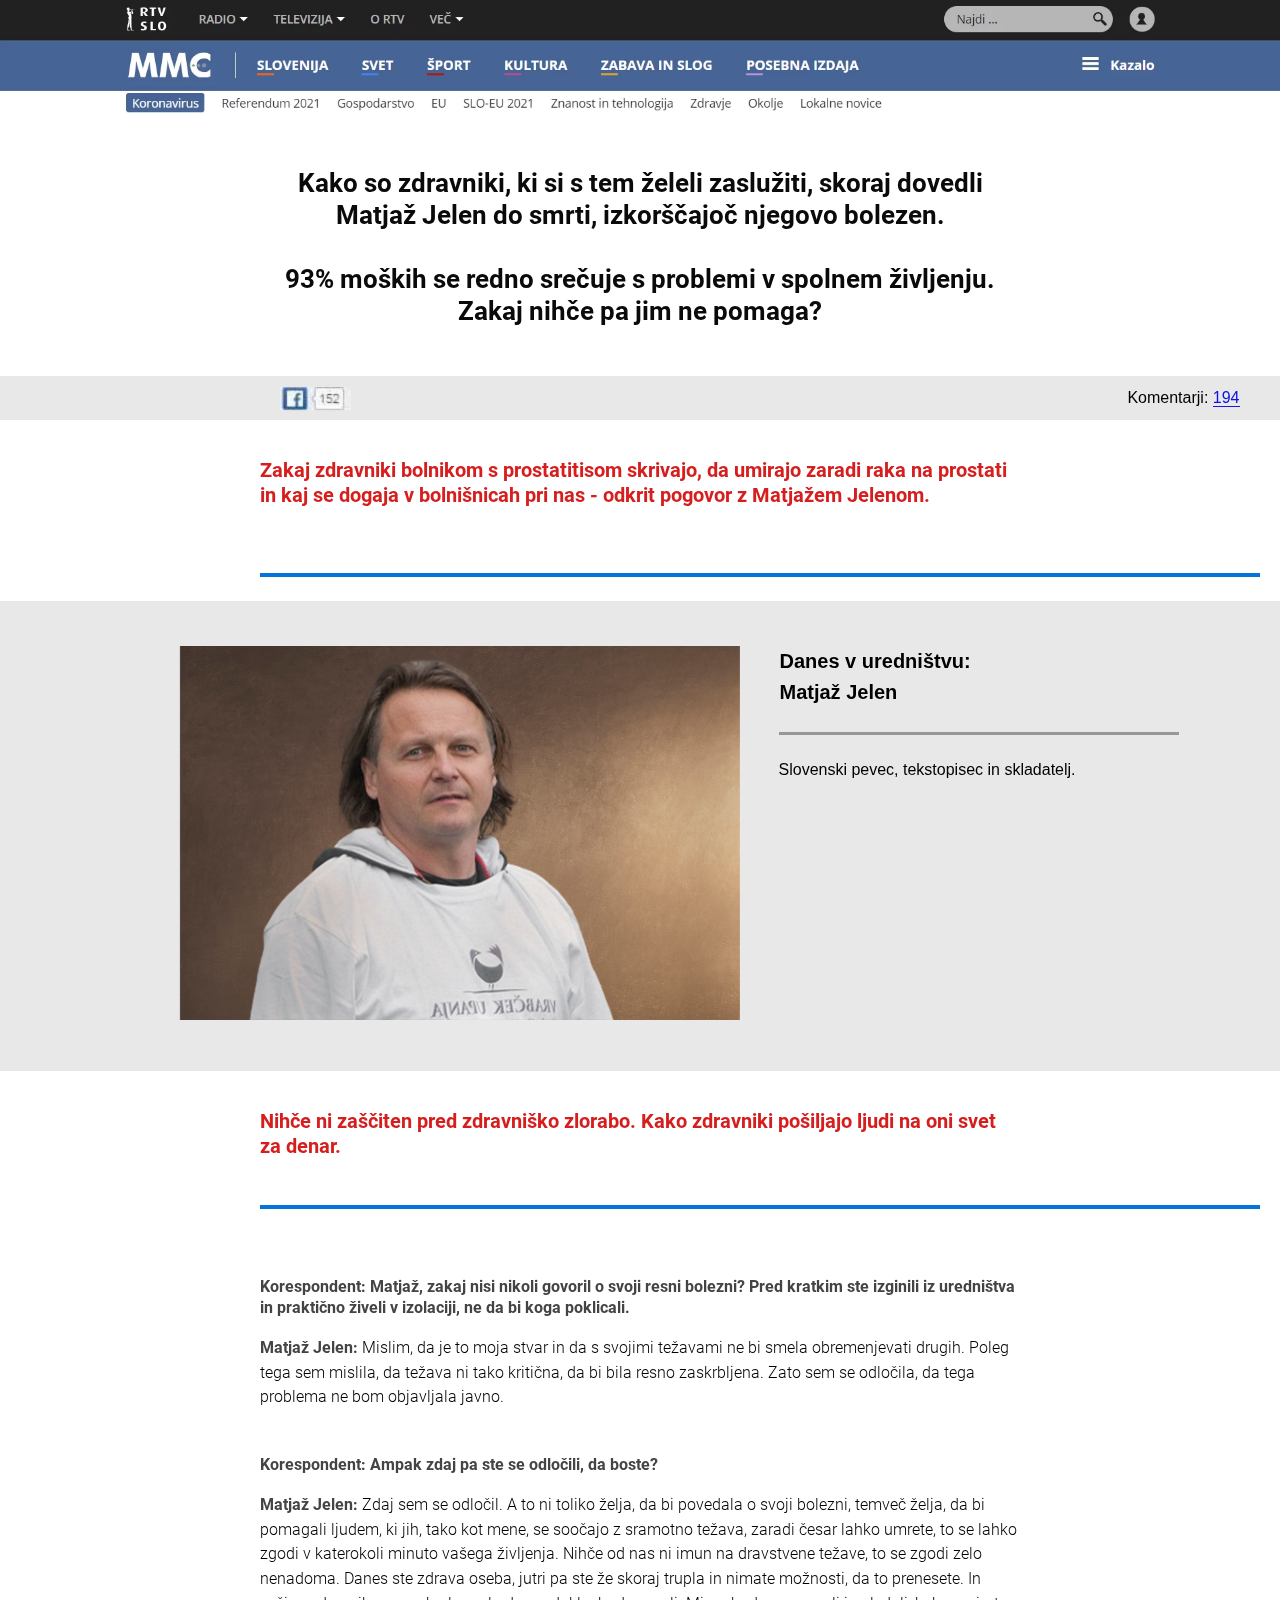
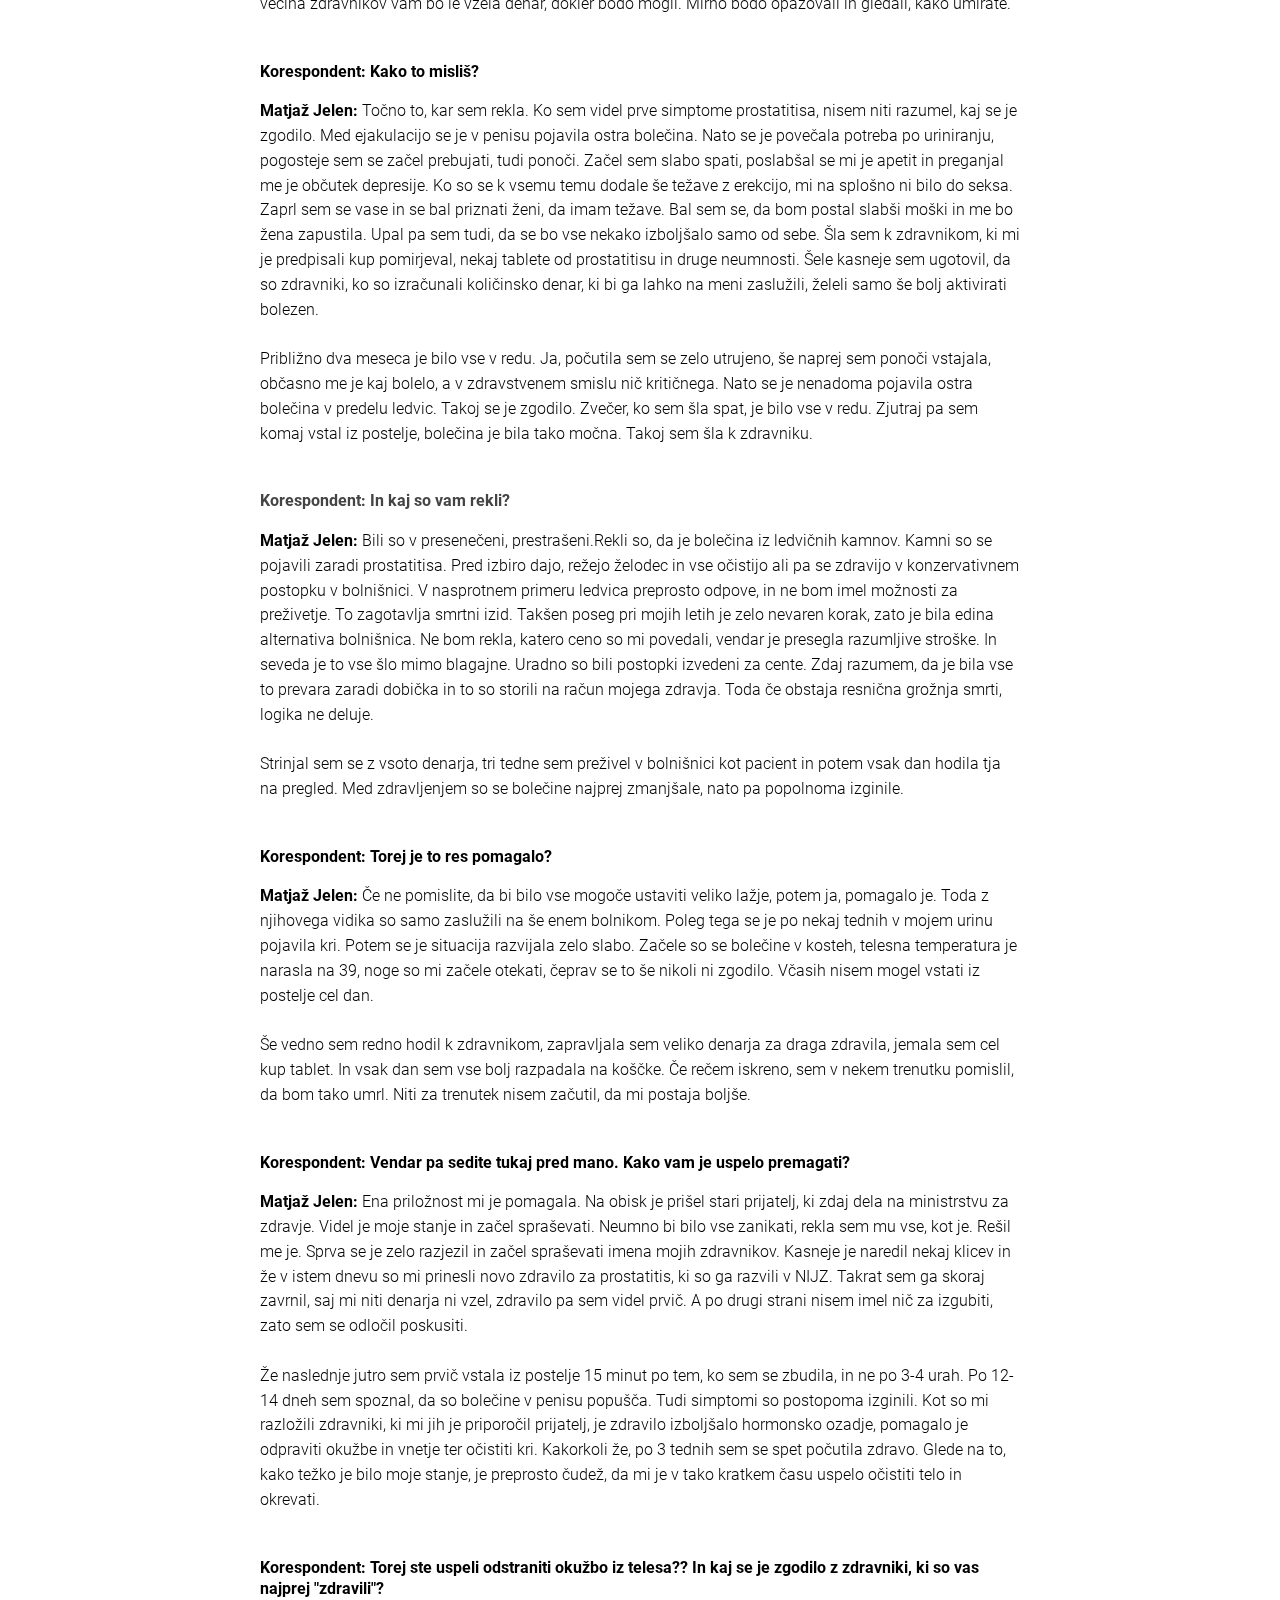
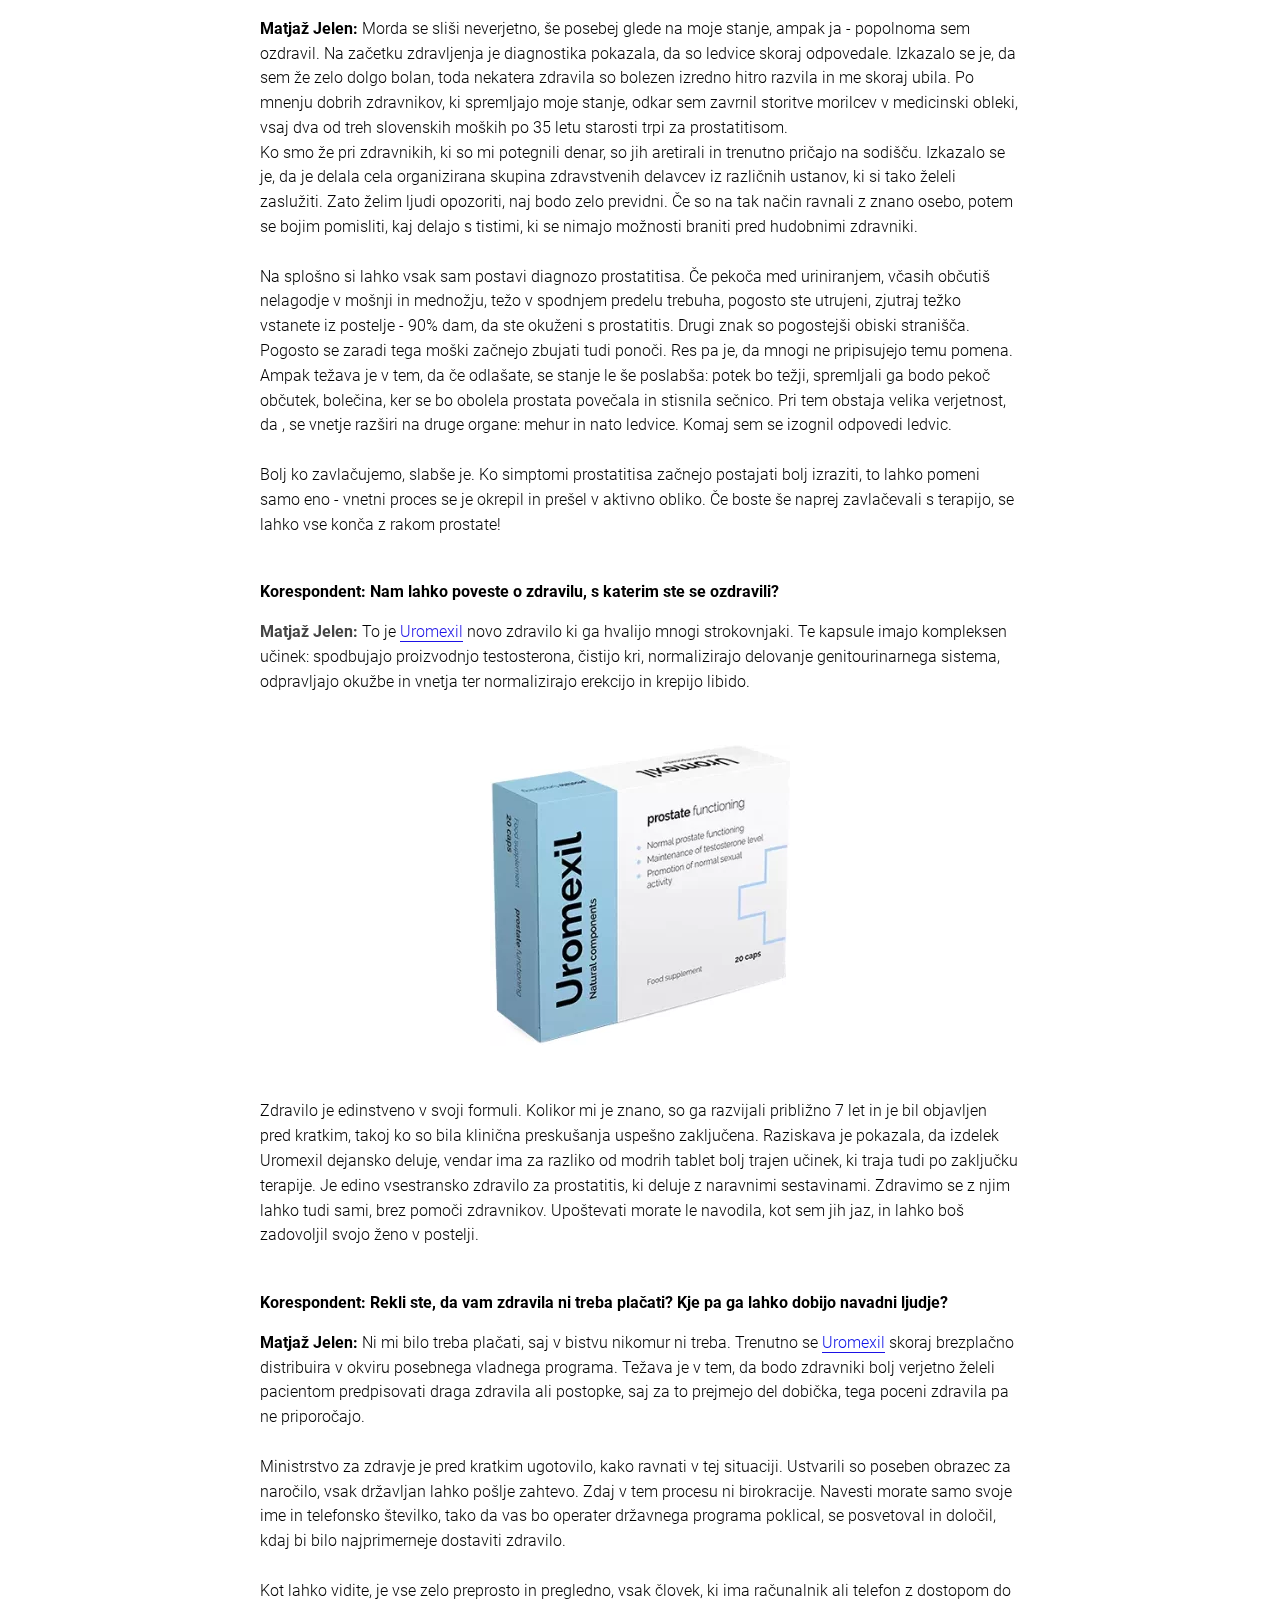
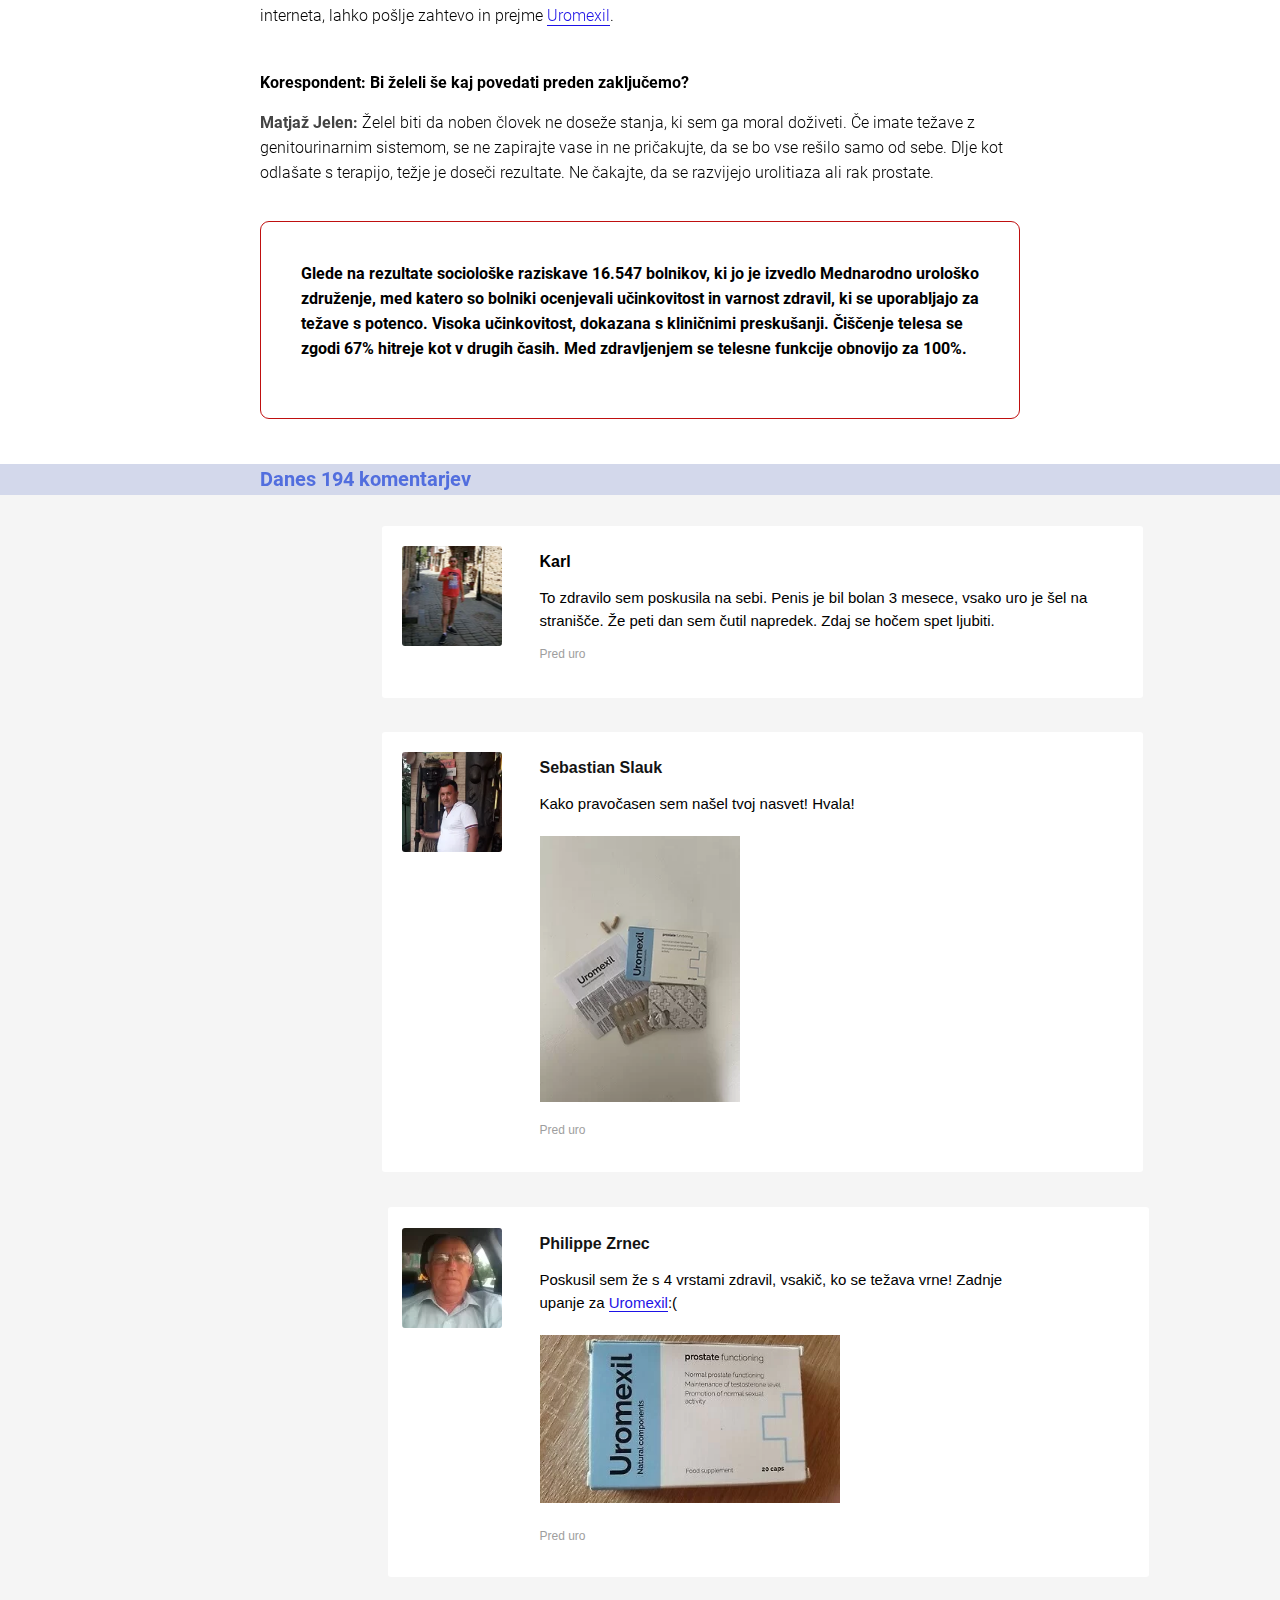
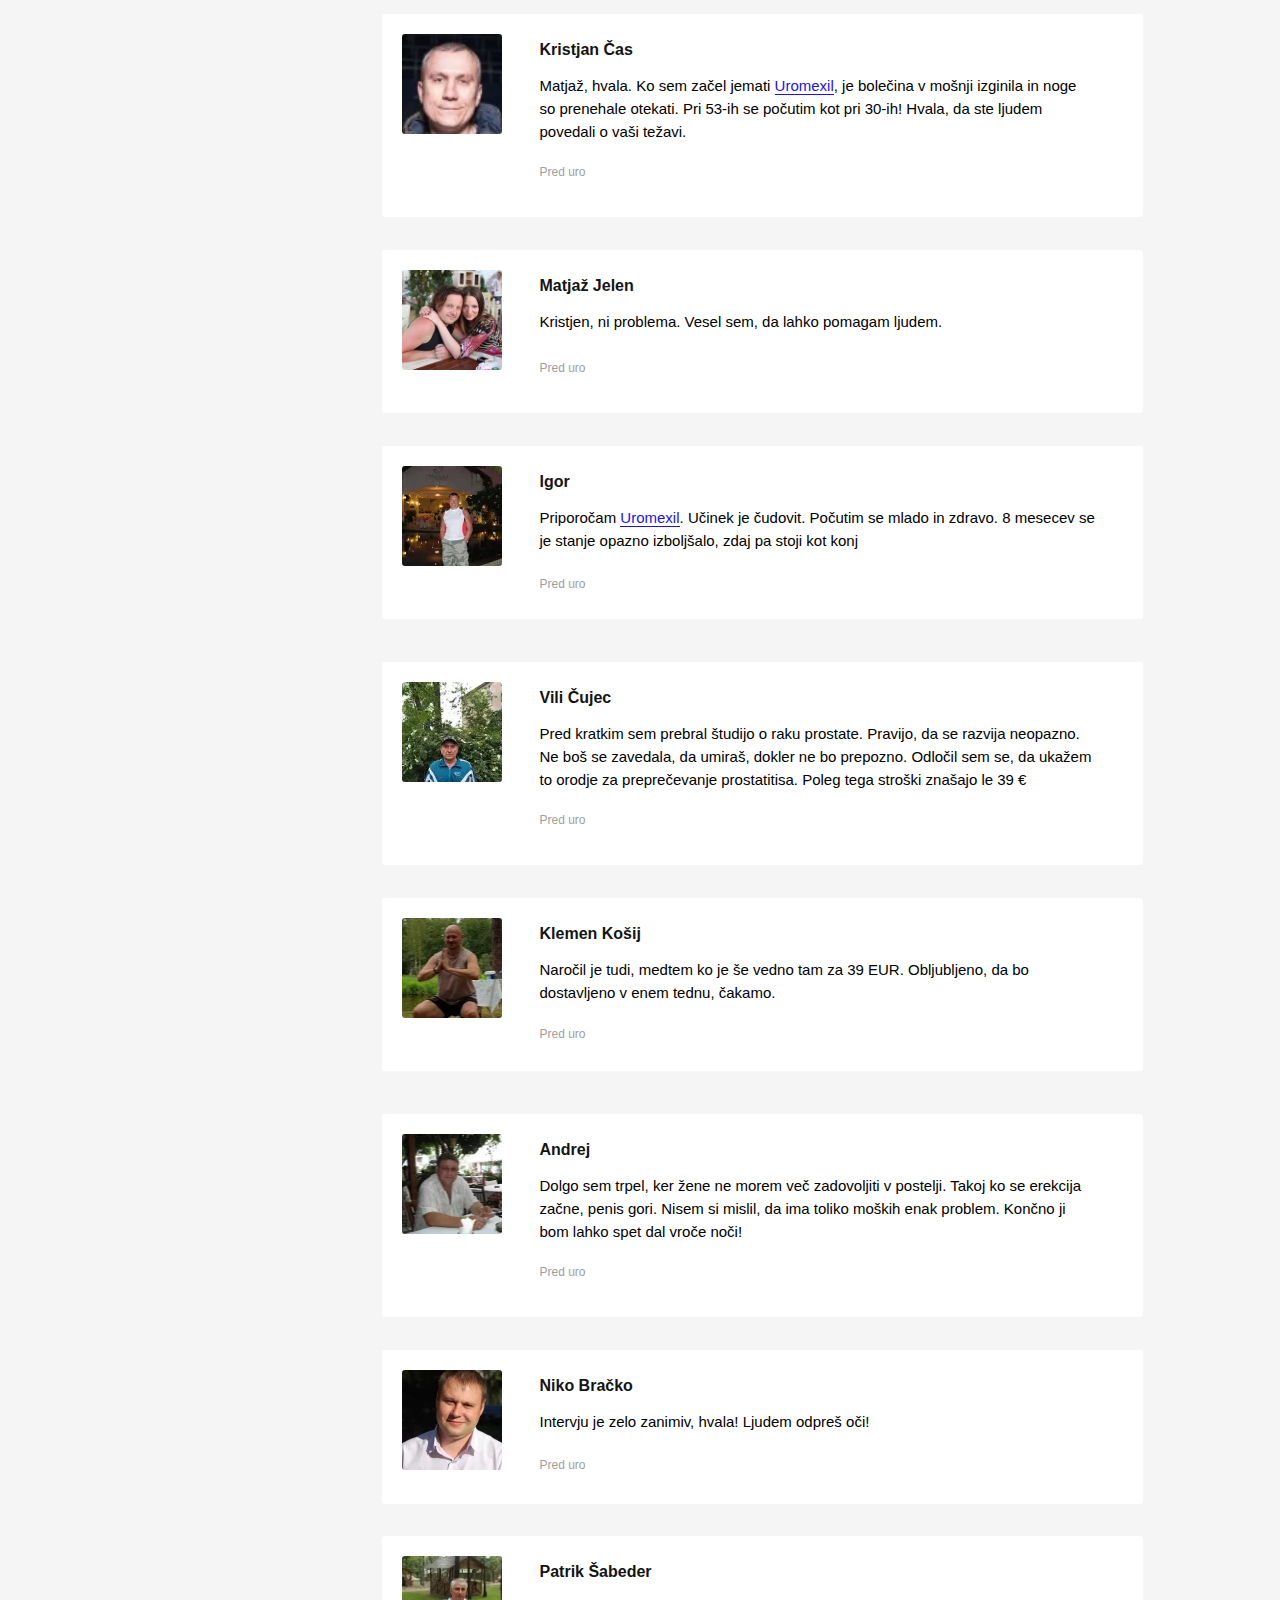
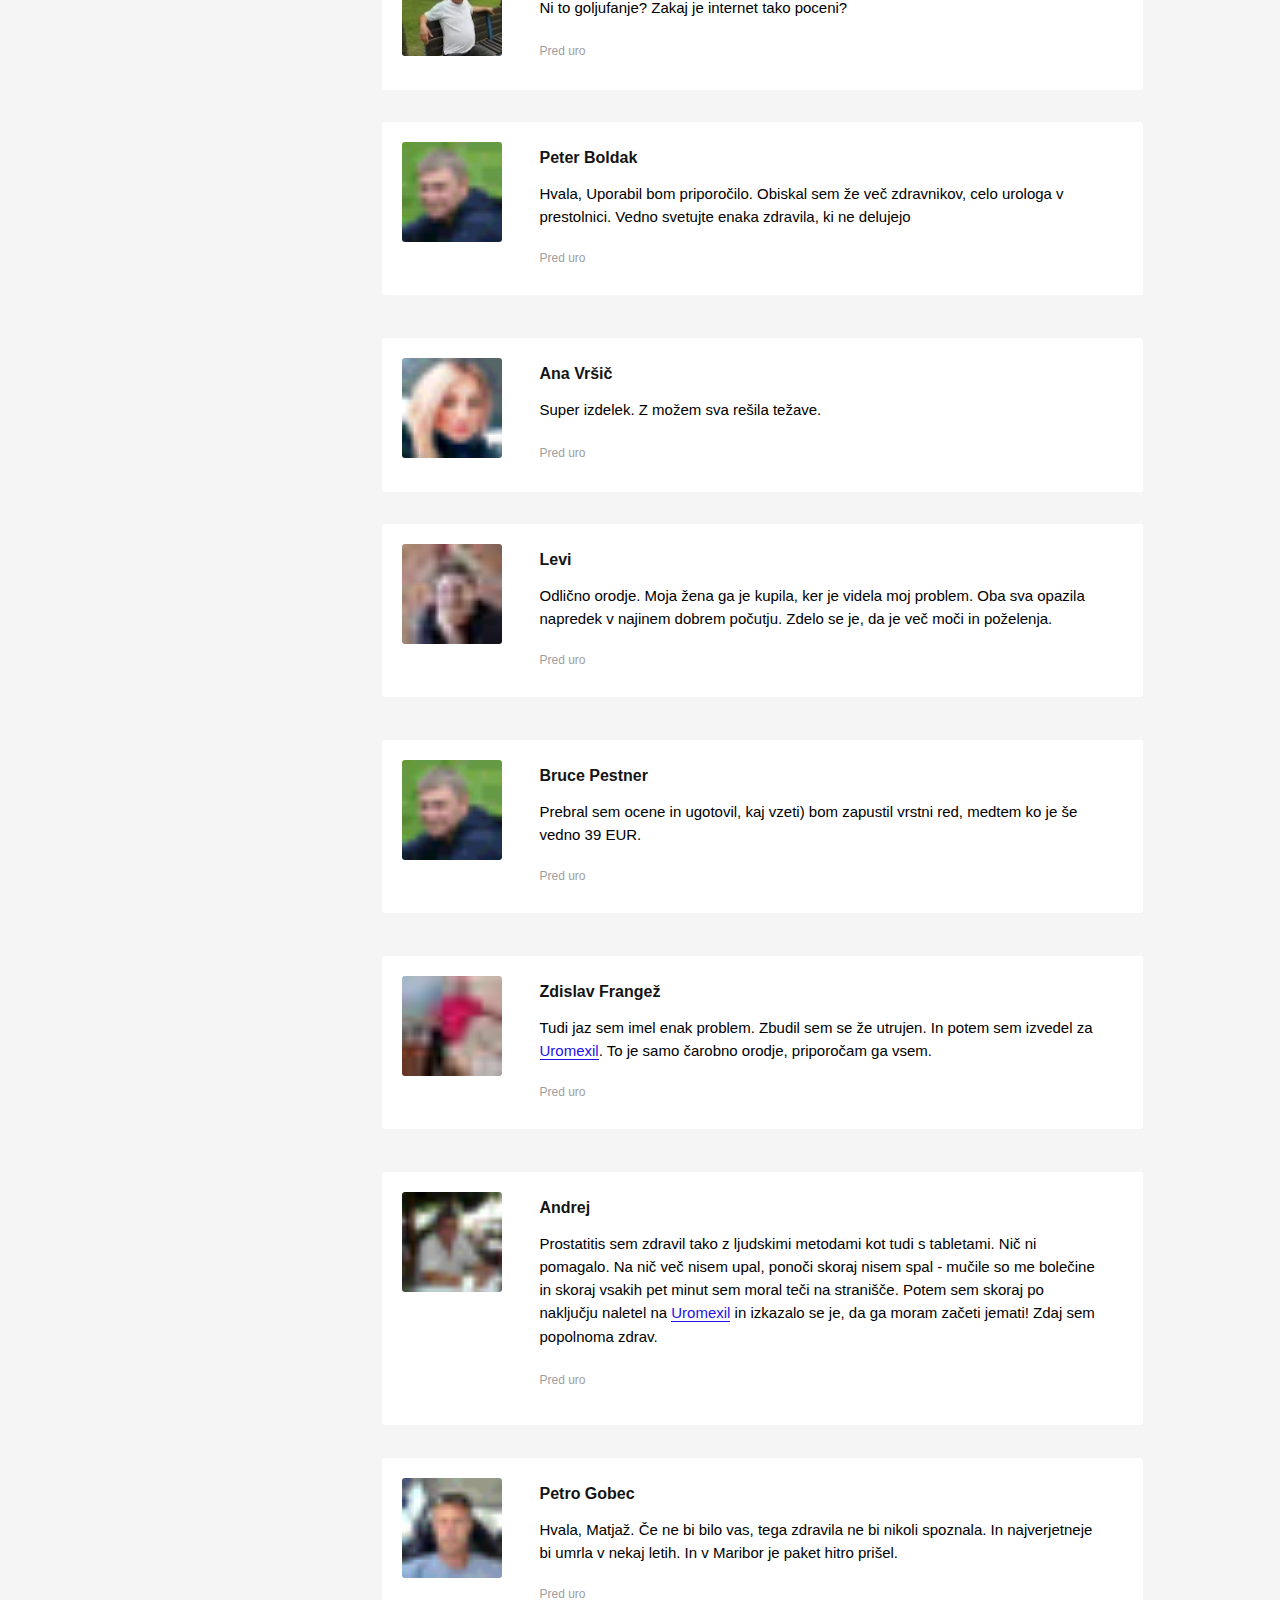
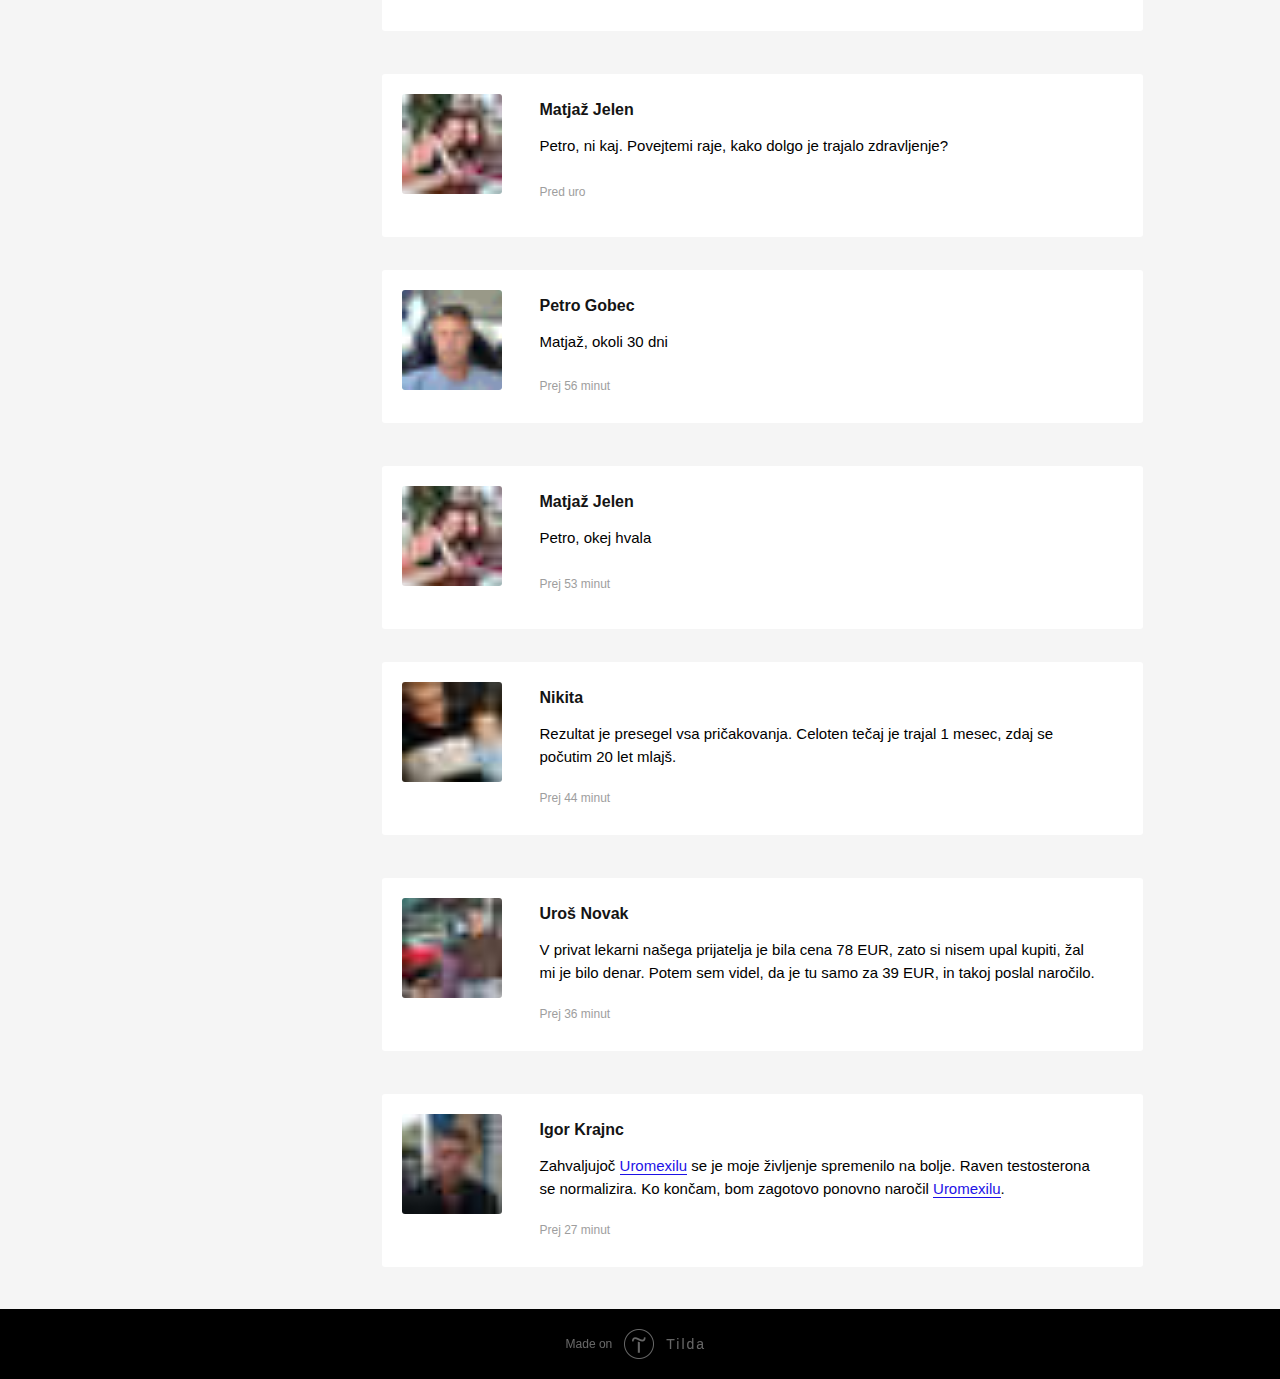
==== index.html @ 9a1b6ee6 "Add files via upload" ====
<!DOCTYPE html><html data-scrapbook-source="http://project4298321.tilda.ws/" data-scrapbook-create="20210706052106481"><head><meta charset="UTF-8"><meta http-equiv="Content-Type" content="text/html; charset=UTF-8"><meta name="viewport" content="width=device-width, initial-scale=1.0"><!--metatextblock--><title>Blank page</title><meta property="og:url" content="http://project4298321.tilda.ws"><meta property="og:title" content="Blank page"><meta property="og:description" content=""><meta property="og:type" content="website"><meta property="og:image" content="https://static.tildacdn.com/tild6534-6565-4465-b934-316239363632/-/resize/504x/shapka.png"><link rel="canonical" href="http://project4298321.tilda.ws/"><!--/metatextblock--><meta property="fb:app_id" content="257953674358265"><meta name="format-detection" content="telephone=no"><meta http-equiv="x-dns-prefetch-control" content="on"><link rel="shortcut icon" href="fico.ico" type="image/x-icon"><!-- Assets --><link rel="stylesheet" href="tilda-grid-3.0.min.css" type="text/css" media="all"><link rel="stylesheet" href="tilda-blocks-2.14.css" type="text/css" media="all"><link href="css2.css" rel="stylesheet"><link rel="stylesheet" href="tilda-animation-1.0.min.css" type="text/css" media="all"><link rel="stylesheet" href="tilda-slds-1.4.min.css" type="text/css" media="all"><noscript><link rel="stylesheet" href="tilda-slds-1.4.min.css" type="text/css" media="all"></noscript><link rel="stylesheet" href="tilda-zoom-2.0.min.css" type="text/css" media="all"><noscript><link rel="stylesheet" href="tilda-zoom-2.0.min.css" type="text/css" media="all"></noscript><style type="text/css">@media screen and (min-width: 980px) {.t-records {opacity: 0;}.t-records_animated {-webkit-transition: opacity ease-in-out .2s;-moz-transition: opacity ease-in-out .2s;-o-transition: opacity ease-in-out .2s;transition: opacity ease-in-out .2s;}.t-records.t-records_visible {opacity: 1;}}</style></head><body class="t-body" style="margin: 0px;"><!--allrecords--><div id="allrecords" class="t-records t-records_animated t-records_visible" data-hook="blocks-collection-content-node" data-tilda-project-id="4298321" data-tilda-page-id="20624435" data-tilda-formskey="6259810d0fedf7b86e0d2cb9215bef0c" data-tilda-lazy="yes"><div id="rec333057824" class="r t-rec t-rec_pt_0 t-rec_pb_15 t-screenmin-480px" style="padding-top:0px;padding-bottom:15px; " data-animationappear="off" data-record-type="3" data-screen-min="480px"><!-- T107 --><div class="t107"> <div class="t-align_center" itemscope="" itemtype="http://schema.org/ImageObject"><meta itemprop="image" content="https://static.tildacdn.com/tild6534-6565-4465-b934-316239363632/shapka.png"> <a href="#order_form" target=""><img src="shapka.png" data-original="https://static.tildacdn.com/tild6534-6565-4465-b934-316239363632/shapka.png" class="t107__width t-width t-width_100 t-img loaded" imgfield="img"></a> </div> </div></div><div id="rec333096487" class="r t-rec t-rec_pt_0 t-rec_pb_15 t-screenmax-480px" style="padding-top:0px;padding-bottom:15px; " data-animationappear="off" data-record-type="3" data-screen-max="480px"><!-- T107 --><div class="t107"> <div class="t-align_center" itemscope="" itemtype="http://schema.org/ImageObject"><meta itemprop="image" content="https://static.tildacdn.com/tild6462-3335-4736-b933-313365633462/shapkamob.png"> <a href="#order_form" target=""><img src="shapkamob.png" data-original="https://static.tildacdn.com/tild6462-3335-4736-b933-313365633462/shapkamob.png" class="t107__width t-width t-width_100 t-img loaded" imgfield="img"></a> </div> </div></div><div id="rec333059384" class="r t-rec t-rec_pt_30 t-rec_pb_45" style="padding-top:30px;padding-bottom:45px; " data-animationappear="off" data-record-type="30"><!-- T015 --><div class="t015"> <div class="t-container t-align_center"> <div class="t-col t-col_8 t-prefix_2"> <div class="t015__title t-title t-title_lg" field="title" style="font-size:26px;"><strong style="color: rgb(10, 10, 10);">Kako so zdravniki, ki si s tem želeli zaslužiti, skoraj dovedli Matjaž Jelen do smrti, izkorščajoč njegovo bolezen.</strong><br><br><strong style="color: rgb(10, 10, 10);">93% moških se redno srečuje s problemi v spolnem življenju. Zakaj nihče pa jim ne pomaga?</strong></div> </div> </div></div></div><div id="rec333131104" class="r t-rec" style="background-color:#e8e8e8; " data-animationappear="off" data-record-type="396" data-bg-color="#e8e8e8"><!-- T396 --><style>#rec333131104 .t396__artboard{height: 44px;background-color: #E8E8E8;}#rec333131104 .t396__filter{height: 44px;}#rec333131104 .t396__carrier{height: 44px;background-position: center center;background-attachment: scroll;background-size:cover;background-repeat:no-repeat;}@media screen and (max-width: 1199px){#rec333131104 .t396__artboard{height: 175px;}#rec333131104 .t396__filter{height: 175px;}#rec333131104 .t396__carrier{height: 175px;background-attachment:scroll;}}@media screen and (max-width: 959px){#rec333131104 .t396__artboard{height: 201px;}#rec333131104 .t396__filter{height: 201px;}#rec333131104 .t396__carrier{height: 201px;}}@media screen and (max-width: 639px){#rec333131104 .t396__artboard{height: 213px;}#rec333131104 .t396__filter{height: 213px;}#rec333131104 .t396__carrier{height: 213px;}}@media screen and (max-width: 479px){#rec333131104 .t396__artboard{height: 258px;}#rec333131104 .t396__filter{height: 258px;}#rec333131104 .t396__carrier{height: 258px;}}#rec333131104 .tn-elem[data-elem-id="1470210011265"]{color:#000000;text-align:right;z-index:3;top: 10px;left: calc(50% - 182px + 298px);width:364px;}#rec333131104 .tn-elem[data-elem-id="1470210011265"] .tn-atom{color:#000000;font-size:16px;font-family:'Arial',Arial,sans-serif;line-height:1.55;font-weight:400;background-position:center center;border-color:transparent;border-style:solid;}@media screen and (max-width: 1199px){#rec333131104 .tn-elem[data-elem-id="1470210011265"]{top: 60px;left: calc(50% - 470px + 0px);width:940px;}#rec333131104 .tn-elem[data-elem-id="1470210011265"] .tn-atom{font-size:18px;}}@media screen and (max-width: 959px){#rec333131104 .tn-elem[data-elem-id="1470210011265"]{top: 60px;left: calc(50% - 310px + 0px);width:620px;}}@media screen and (max-width: 639px){#rec333131104 .tn-elem[data-elem-id="1470210011265"]{top: 60px;left: calc(50% - 230px + 0px);width:460px;}#rec333131104 .tn-elem[data-elem-id="1470210011265"] .tn-atom{font-size:16px;line-height:1.45;}}@media screen and (max-width: 479px){#rec333131104 .tn-elem[data-elem-id="1470210011265"]{top: 60px;left: calc(50% - 150px + 0px);width:300px;}#rec333131104 .tn-elem[data-elem-id="1470210011265"] .tn-atom{line-height:1.45;}}#rec333131104 .tn-elem[data-elem-id="1625519898892"]{z-index:4;top: 11px;left: calc(50% - 600px + 120px);width:71px;}#rec333131104 .tn-elem[data-elem-id="1625519898892"] .tn-atom{background-position:center center;border-color:transparent;border-style:solid;}@media screen and (max-width: 1199px){}@media screen and (max-width: 959px){}@media screen and (max-width: 639px){}@media screen and (max-width: 479px){}</style> <div class="t396"><div class="t396__artboard rendered" data-artboard-recid="333131104" data-artboard-height="44" data-artboard-height-res-960="175" data-artboard-height-res-640="201" data-artboard-height-res-480="213" data-artboard-height-res-320="258" data-artboard-height_vh="" data-artboard-valign="center" data-artboard-ovrflw="" data-artboard-proxy-min-offset-top="0" data-artboard-proxy-min-height="44" data-artboard-proxy-max-height="44"> <div class="t396__carrier" data-artboard-recid="333131104"></div> <div class="t396__filter" data-artboard-recid="333131104"></div> <div class="t396__elem tn-elem tn-elem__3331311041470210011265" data-elem-id="1470210011265" data-elem-type="text" data-field-top-value="10" data-field-top-res-960-value="60" data-field-top-res-640-value="60" data-field-top-res-480-value="60" data-field-top-res-320-value="60" data-field-left-value="298" data-field-left-res-960-value="0" data-field-left-res-640-value="0" data-field-left-res-480-value="0" data-field-left-res-320-value="0" data-field-width-value="364" data-field-width-res-960-value="940" data-field-width-res-640-value="620" data-field-width-res-480-value="460" data-field-width-res-320-value="300" data-field-axisy-value="top" data-field-axisx-value="center" data-field-container-value="grid" data-field-topunits-value="px" data-field-leftunits-value="px" data-field-heightunits-value="" data-field-widthunits-value="px" data-fields="top,left,width,container,axisx,axisy,widthunits,leftunits,topunits" style="top: 10px; left: 875.5px; width: 364px;"> <div class="tn-atom" field="tn_text_1470210011265">Komentarji: <a href="#order_form" style="border-bottom: 1px solid rgb(29, 18, 230); box-shadow: none; text-decoration: none; color: rgb(13, 18, 230);">194</a></div> </div> <div class="t396__elem tn-elem tn-elem__3331311041625519898892" data-elem-id="1625519898892" data-elem-type="image" data-field-top-value="11" data-field-left-value="120" data-field-width-value="71" data-field-axisy-value="top" data-field-axisx-value="left" data-field-container-value="grid" data-field-topunits-value="px" data-field-leftunits-value="px" data-field-heightunits-value="" data-field-widthunits-value="px" data-field-filewidth-value="62" data-field-fileheight-value="20" data-field-lazyoff-value="y" data-fields="img,width,filewidth,fileheight,top,left,container,axisx,axisy,widthunits,leftunits,topunits" style="left: 279.5px; top: 11px; width: 71px;"> <a class="tn-atom" href="#ORDER_FORM"> <img class="tn-atom__img" src="social.jpg" imgfield="tn_img_1625519898892"> </a> </div> </div> </div> <!-- /T396 --></div><div id="rec333060396" class="r t-rec t-rec_pt_30 t-rec_pb_15" style="padding-top:30px;padding-bottom:15px; " data-animationappear="off" data-record-type="30"><!-- T015 --><div class="t015"> <div class="t-container t-align_left"> <div class="t-col t-col_8 t-prefix_2"> <div class="t015__title t-title t-title_lg" field="title" style="color:#d61e1e;font-size:20px;">Zakaj zdravniki bolnikom s prostatitisom skrivajo, da umirajo zaradi raka na prostati in kaj se dogaja v bolnišnicah pri nas - odkrit pogovor z Matjažem Jelenom.</div> </div> </div></div></div><div id="rec333061245" class="r t-rec" style=" " data-animationappear="off" data-record-type="396"><!-- T396 --><style>#rec333061245 .t396__artboard{height: 76px;background-color: #ffffff;}#rec333061245 .t396__filter{height: 76px;}#rec333061245 .t396__carrier{height: 76px;background-position: center center;background-attachment: scroll;background-size:cover;background-repeat:no-repeat;}@media screen and (max-width: 1199px){#rec333061245 .t396__artboard{height: 76px;}#rec333061245 .t396__filter{height: 76px;}#rec333061245 .t396__carrier{height: 76px;background-attachment:scroll;}}@media screen and (max-width: 959px){#rec333061245 .t396__artboard{height: 76px;}#rec333061245 .t396__filter{height: 76px;}#rec333061245 .t396__carrier{height: 76px;}}@media screen and (max-width: 639px){#rec333061245 .t396__artboard{height: 76px;}#rec333061245 .t396__filter{height: 76px;}#rec333061245 .t396__carrier{height: 76px;}}@media screen and (max-width: 479px){#rec333061245 .t396__artboard{height: 66px;}#rec333061245 .t396__filter{height: 66px;}#rec333061245 .t396__carrier{height: 66px;}}#rec333061245 .tn-elem[data-elem-id="1474895377259"]{z-index:1;top: 48px;left: calc(50% - 500px + 0px);width:1000px;height:4px;}#rec333061245 .tn-elem[data-elem-id="1474895377259"] .tn-atom{background-color:#0473db;background-position:center center;border-color:transparent;border-style:solid;}@media screen and (max-width: 1199px){#rec333061245 .tn-elem[data-elem-id="1474895377259"]{top: 48px;left: calc(50% - 420px + 0px);width:840px;}}@media screen and (max-width: 959px){#rec333061245 .tn-elem[data-elem-id="1474895377259"]{top: 48px;left: calc(50% - 260px + 0px);width:520px;}}@media screen and (max-width: 639px){#rec333061245 .tn-elem[data-elem-id="1474895377259"]{top: 48px;left: calc(50% - 180px + 0px);width:360px;}}@media screen and (max-width: 479px){#rec333061245 .tn-elem[data-elem-id="1474895377259"]{top: 38px;left: calc(50% - 120px + 0px);width:240px;}}</style> <div class="t396"><div class="t396__artboard rendered" data-artboard-recid="333061245" data-artboard-height="76" data-artboard-height-res-960="76" data-artboard-height-res-640="76" data-artboard-height-res-480="76" data-artboard-height-res-320="66" data-artboard-height_vh="" data-artboard-valign="center" data-artboard-ovrflw="" data-artboard-proxy-min-offset-top="0" data-artboard-proxy-min-height="76" data-artboard-proxy-max-height="76"> <div class="t396__carrier" data-artboard-recid="333061245"></div> <div class="t396__filter" data-artboard-recid="333061245"></div> <div class="t396__elem tn-elem tn-elem__3330612451474895377259" data-elem-id="1474895377259" data-elem-type="shape" data-field-top-value="48" data-field-top-res-960-value="48" data-field-top-res-640-value="48" data-field-top-res-480-value="48" data-field-top-res-320-value="38" data-field-left-value="0" data-field-left-res-960-value="0" data-field-left-res-640-value="0" data-field-left-res-480-value="0" data-field-left-res-320-value="0" data-field-height-value="4" data-field-width-value="1000" data-field-width-res-960-value="840" data-field-width-res-640-value="520" data-field-width-res-480-value="360" data-field-width-res-320-value="240" data-field-axisy-value="top" data-field-axisx-value="center" data-field-container-value="grid" data-field-topunits-value="px" data-field-leftunits-value="px" data-field-heightunits-value="px" data-field-widthunits-value="px" data-fields="width,height,top,left,container,axisx,axisy,widthunits,heightunits,leftunits,topunits" style="width: 1000px; left: 259.5px; top: 48px; height: 4px;"> <div class="tn-atom"> </div> </div> </div> </div> <!-- /T396 --></div><div id="rec333129339" class="r t-rec" style="background-color:#e8e8e8; " data-animationappear="off" data-record-type="396" data-bg-color="#e8e8e8"><!-- T396 --><style>#rec333129339 .t396__artboard{height: 470px;background-color: #e8e8e8;}#rec333129339 .t396__filter{height: 470px;}#rec333129339 .t396__carrier{height: 470px;background-position: center center;background-attachment: scroll;background-size:cover;background-repeat:no-repeat;}@media screen and (max-width: 1199px){#rec333129339 .t396__artboard{height: 400px;}#rec333129339 .t396__filter{height: 400px;}#rec333129339 .t396__carrier{height: 400px;background-attachment:scroll;}}@media screen and (max-width: 959px){#rec333129339 .t396__artboard{height: 650px;}#rec333129339 .t396__filter{height: 650px;}#rec333129339 .t396__carrier{height: 650px;}}@media screen and (max-width: 639px){#rec333129339 .t396__artboard{height: 564px;}#rec333129339 .t396__filter{height: 564px;}#rec333129339 .t396__carrier{height: 564px;}}@media screen and (max-width: 479px){#rec333129339 .t396__artboard{height: 450px;}#rec333129339 .t396__filter{height: 450px;}#rec333129339 .t396__carrier{height: 450px;}}#rec333129339 .tn-elem[data-elem-id="1466084312673"]{color:#000000;z-index:4;top: 45px;left: calc(50% - 600px + 620px);width:560px;}#rec333129339 .tn-elem[data-elem-id="1466084312673"] .tn-atom{color:#000000;font-size:20px;font-family:'Arial',Arial,sans-serif;line-height:1.55;font-weight:600;letter-spacing:0pxpx;background-position:center center;border-color:transparent;border-style:solid;}@media screen and (max-width: 1199px){#rec333129339 .tn-elem[data-elem-id="1466084312673"]{top: 46px;left: calc(50% - 480px + 489px);width:460px;}#rec333129339 .tn-elem[data-elem-id="1466084312673"] .tn-atom{font-size:20px;}}@media screen and (max-width: 959px){#rec333129339 .tn-elem[data-elem-id="1466084312673"]{top: 475px;left: calc(50% - 320px + 20px);width:600px;}#rec333129339 .tn-elem[data-elem-id="1466084312673"] .tn-atom{font-size:20px;}}@media screen and (max-width: 639px){#rec333129339 .tn-elem[data-elem-id="1466084312673"]{top: 386px;left: calc(50% - 240px + 10px);width:460px;}#rec333129339 .tn-elem[data-elem-id="1466084312673"] .tn-atom{font-size:20px;}}@media screen and (max-width: 479px){#rec333129339 .tn-elem[data-elem-id="1466084312673"]{top: 278px;left: calc(50% - 160px + 10px);width:300pxpx;}#rec333129339 .tn-elem[data-elem-id="1466084312673"] .tn-atom{font-size:20px;}}#rec333129339 .tn-elem[data-elem-id="1469216533139"]{z-index:1;top: 45px;left: calc(50% - 600px + 20px);width:560px;}#rec333129339 .tn-elem[data-elem-id="1469216533139"] .tn-atom{background-position:center center;border-color:transparent;border-style:solid;}@media screen and (max-width: 1199px){#rec333129339 .tn-elem[data-elem-id="1469216533139"]{top: 45px;left: calc(50% - 480px + 10px);width:460px;}}@media screen and (max-width: 959px){#rec333129339 .tn-elem[data-elem-id="1469216533139"]{top: 50px;left: calc(50% - 320px + 20px);width:600px;}}@media screen and (max-width: 639px){#rec333129339 .tn-elem[data-elem-id="1469216533139"]{top: 45px;left: calc(50% - 240px + 10px);width:460px;}}@media screen and (max-width: 479px){#rec333129339 .tn-elem[data-elem-id="1469216533139"]{top: 44px;left: calc(50% - 160px + 10px);width:300px;}}#rec333129339 .tn-elem[data-elem-id="1469216647562"]{color:#000000;z-index:5;top: 157px;left: calc(50% - 600px + 619px);width:560px;}#rec333129339 .tn-elem[data-elem-id="1469216647562"] .tn-atom{color:#000000;font-size:16px;font-family:'Arial',Arial,sans-serif;line-height:1.55;font-weight:400;letter-spacing:0pxpx;background-position:center center;border-color:transparent;border-style:solid;}@media screen and (max-width: 1199px){#rec333129339 .tn-elem[data-elem-id="1469216647562"]{top: 148px;left: calc(50% - 480px + 489px);width:460px;}#rec333129339 .tn-elem[data-elem-id="1469216647562"] .tn-atom{font-size:16px;}}@media screen and (max-width: 959px){#rec333129339 .tn-elem[data-elem-id="1469216647562"]{top: 579px;left: calc(50% - 320px + 20px);width:600px;}}@media screen and (max-width: 639px){#rec333129339 .tn-elem[data-elem-id="1469216647562"]{top: 491px;left: calc(50% - 240px + 10px);width:460px;}#rec333129339 .tn-elem[data-elem-id="1469216647562"] .tn-atom{font-size:16px;}}@media screen and (max-width: 479px){#rec333129339 .tn-elem[data-elem-id="1469216647562"]{top: 384px;left: calc(50% - 160px + 10px);width:300pxpx;}#rec333129339 .tn-elem[data-elem-id="1469216647562"] .tn-atom{font-size:16px;line-height:1.45;}}#rec333129339 .tn-elem[data-elem-id="1473937931492"]{z-index:10;top: 131px;left: calc(50% - 600px + 619px);width:400px;height:3px;}#rec333129339 .tn-elem[data-elem-id="1473937931492"] .tn-atom{opacity:0.6;background-color:#616161;background-position:center center;border-color:transparent;border-style:solid;}@media screen and (max-width: 1199px){#rec333129339 .tn-elem[data-elem-id="1473937931492"]{top: 127px;left: calc(50% - 480px + 490px);width:360px;}}@media screen and (max-width: 959px){#rec333129339 .tn-elem[data-elem-id="1473937931492"]{top: 557px;left: calc(50% - 320px + 20px);}}@media screen and (max-width: 639px){#rec333129339 .tn-elem[data-elem-id="1473937931492"]{top: 468px;left: calc(50% - 240px + 10px);width:200px;}}@media screen and (max-width: 479px){#rec333129339 .tn-elem[data-elem-id="1473937931492"]{top: 360px;left: calc(50% - 160px + 10px);width:220px;}}</style> <div class="t396"><div class="t396__artboard rendered" data-artboard-recid="333129339" data-artboard-height="470" data-artboard-height-res-960="400" data-artboard-height-res-640="650" data-artboard-height-res-480="564" data-artboard-height-res-320="450" data-artboard-height_vh="" data-artboard-valign="center" data-artboard-ovrflw="" data-artboard-proxy-min-offset-top="0" data-artboard-proxy-min-height="470" data-artboard-proxy-max-height="470"> <div class="t396__carrier" data-artboard-recid="333129339"></div> <div class="t396__filter" data-artboard-recid="333129339"></div> <div class="t396__elem tn-elem tn-elem__3331293391466084312673" data-elem-id="1466084312673" data-elem-type="text" data-field-top-value="45" data-field-top-res-960-value="46" data-field-top-res-640-value="475" data-field-top-res-480-value="386" data-field-top-res-320-value="278" data-field-left-value="620" data-field-left-res-960-value="489" data-field-left-res-640-value="20" data-field-left-res-480-value="10" data-field-left-res-320-value="10" data-field-width-value="560" data-field-width-res-960-value="460" data-field-width-res-640-value="600" data-field-width-res-480-value="460" data-field-width-res-320-value="300px" data-field-axisy-value="top" data-field-axisx-value="left" data-field-container-value="grid" data-field-topunits-value="px" data-field-leftunits-value="px" data-field-heightunits-value="" data-field-widthunits-value="px" data-fields="top,left,width,container,axisx,axisy,widthunits,leftunits,topunits" style="top: 45px; left: 779.5px; width: 560px;"> <div class="tn-atom" field="tn_text_1466084312673"><strong>Danes v uredništvu:</strong><br><strong>Matjaž Jelen</strong></div> </div> <div class="t396__elem tn-elem tn-elem__3331293391469216533139" data-elem-id="1469216533139" data-elem-type="image" data-field-top-value="45" data-field-top-res-960-value="45" data-field-top-res-640-value="50" data-field-top-res-480-value="45" data-field-top-res-320-value="44" data-field-left-value="20" data-field-left-res-960-value="10" data-field-left-res-640-value="20" data-field-left-res-480-value="10" data-field-left-res-320-value="10" data-field-width-value="560" data-field-width-res-960-value="460" data-field-width-res-640-value="600" data-field-width-res-480-value="460" data-field-width-res-320-value="300" data-field-axisy-value="top" data-field-axisx-value="left" data-field-container-value="grid" data-field-topunits-value="px" data-field-leftunits-value="px" data-field-heightunits-value="" data-field-widthunits-value="px" data-field-filewidth-value="900" data-field-fileheight-value="600" data-field-lazyoff-value="y" data-fields="img,width,filewidth,fileheight,top,left,container,axisx,axisy,widthunits,leftunits,topunits" style="left: 179.5px; top: 45px; width: 560px;"> <a class="tn-atom" href="#order_form"> <img class="tn-atom__img" src="ruta.jpeg" imgfield="tn_img_1469216533139"> </a> </div> <div class="t396__elem tn-elem tn-elem__3331293391469216647562" data-elem-id="1469216647562" data-elem-type="text" data-field-top-value="157" data-field-top-res-960-value="148" data-field-top-res-640-value="579" data-field-top-res-480-value="491" data-field-top-res-320-value="384" data-field-left-value="619" data-field-left-res-960-value="489" data-field-left-res-640-value="20" data-field-left-res-480-value="10" data-field-left-res-320-value="10" data-field-width-value="560" data-field-width-res-960-value="460" data-field-width-res-640-value="600" data-field-width-res-480-value="460" data-field-width-res-320-value="300px" data-field-axisy-value="top" data-field-axisx-value="left" data-field-container-value="grid" data-field-topunits-value="px" data-field-leftunits-value="px" data-field-heightunits-value="" data-field-widthunits-value="px" data-fields="top,left,width,container,axisx,axisy,widthunits,leftunits,topunits" style="top: 157px; left: 778.5px; width: 560px;"> <div class="tn-atom" field="tn_text_1469216647562">Slovenski pevec, tekstopisec in skladatelj.</div> </div> <div class="t396__elem tn-elem tn-elem__3331293391473937931492" data-elem-id="1473937931492" data-elem-type="shape" data-field-top-value="131" data-field-top-res-960-value="127" data-field-top-res-640-value="557" data-field-top-res-480-value="468" data-field-top-res-320-value="360" data-field-left-value="619" data-field-left-res-960-value="490" data-field-left-res-640-value="20" data-field-left-res-480-value="10" data-field-left-res-320-value="10" data-field-height-value="3" data-field-width-value="400" data-field-width-res-960-value="360" data-field-width-res-480-value="200" data-field-width-res-320-value="220" data-field-axisy-value="top" data-field-axisx-value="left" data-field-container-value="grid" data-field-topunits-value="px" data-field-leftunits-value="px" data-field-heightunits-value="px" data-field-widthunits-value="px" data-fields="width,height,top,left,container,axisx,axisy,widthunits,heightunits,leftunits,topunits" style="width: 400px; left: 778.5px; top: 131px; height: 3px;"> <div class="tn-atom"> </div> </div> </div> </div> <!-- /T396 --></div><div id="rec333075400" class="r t-rec t-rec_pt_30 t-rec_pb_15" style="padding-top:30px;padding-bottom:15px; " data-animationappear="off" data-record-type="30"><!-- T015 --><div class="t015"> <div class="t-container t-align_left"> <div class="t-col t-col_8 t-prefix_2"> <div class="t015__title t-title t-title_lg" field="title" style="color:#d61e1e;font-size:20px;">Nihče ni zaščiten pred zdravniško zlorabo. Kako zdravniki pošiljajo ljudi na oni svet za denar.</div> </div> </div></div></div><div id="rec333075004" class="r t-rec" style=" " data-animationappear="off" data-record-type="396"><!-- T396 --><style>#rec333075004 .t396__artboard{height: 76px;background-color: #ffffff;}#rec333075004 .t396__filter{height: 76px;}#rec333075004 .t396__carrier{height: 76px;background-position: center center;background-attachment: scroll;background-size:cover;background-repeat:no-repeat;}@media screen and (max-width: 1199px){#rec333075004 .t396__artboard{height: 76px;}#rec333075004 .t396__filter{height: 76px;}#rec333075004 .t396__carrier{height: 76px;background-attachment:scroll;}}@media screen and (max-width: 959px){#rec333075004 .t396__artboard{height: 76px;}#rec333075004 .t396__filter{height: 76px;}#rec333075004 .t396__carrier{height: 76px;}}@media screen and (max-width: 639px){#rec333075004 .t396__artboard{height: 76px;}#rec333075004 .t396__filter{height: 76px;}#rec333075004 .t396__carrier{height: 76px;}}@media screen and (max-width: 479px){#rec333075004 .t396__artboard{height: 66px;}#rec333075004 .t396__filter{height: 66px;}#rec333075004 .t396__carrier{height: 66px;}}#rec333075004 .tn-elem[data-elem-id="1474895377259"]{z-index:1;top: 28px;left: calc(50% - 500px + 0px);width:1000px;height:4px;}#rec333075004 .tn-elem[data-elem-id="1474895377259"] .tn-atom{background-color:#0473db;background-position:center center;border-color:transparent;border-style:solid;}@media screen and (max-width: 1199px){#rec333075004 .tn-elem[data-elem-id="1474895377259"]{top: 28px;left: calc(50% - 420px + 0px);width:840px;}}@media screen and (max-width: 959px){#rec333075004 .tn-elem[data-elem-id="1474895377259"]{top: 28px;left: calc(50% - 260px + 0px);width:520px;}}@media screen and (max-width: 639px){#rec333075004 .tn-elem[data-elem-id="1474895377259"]{top: 28px;left: calc(50% - 180px + 0px);width:360px;}}@media screen and (max-width: 479px){#rec333075004 .tn-elem[data-elem-id="1474895377259"]{top: 18px;left: calc(50% - 120px + 0px);width:240px;}}</style> <div class="t396"><div class="t396__artboard rendered" data-artboard-recid="333075004" data-artboard-height="76" data-artboard-height-res-960="76" data-artboard-height-res-640="76" data-artboard-height-res-480="76" data-artboard-height-res-320="66" data-artboard-height_vh="" data-artboard-valign="center" data-artboard-ovrflw="" data-artboard-proxy-min-offset-top="0" data-artboard-proxy-min-height="76" data-artboard-proxy-max-height="76"> <div class="t396__carrier" data-artboard-recid="333075004"></div> <div class="t396__filter" data-artboard-recid="333075004"></div> <div class="t396__elem tn-elem tn-elem__3330750041474895377259" data-elem-id="1474895377259" data-elem-type="shape" data-field-top-value="28" data-field-top-res-960-value="28" data-field-top-res-640-value="28" data-field-top-res-480-value="28" data-field-top-res-320-value="18" data-field-left-value="0" data-field-left-res-960-value="0" data-field-left-res-640-value="0" data-field-left-res-480-value="0" data-field-left-res-320-value="0" data-field-height-value="4" data-field-width-value="1000" data-field-width-res-960-value="840" data-field-width-res-640-value="520" data-field-width-res-480-value="360" data-field-width-res-320-value="240" data-field-axisy-value="top" data-field-axisx-value="center" data-field-container-value="grid" data-field-topunits-value="px" data-field-leftunits-value="px" data-field-heightunits-value="px" data-field-widthunits-value="px" data-fields="width,height,top,left,container,axisx,axisy,widthunits,heightunits,leftunits,topunits" style="width: 1000px; left: 259.5px; top: 28px; height: 4px;"> <div class="tn-atom"> </div> </div> </div> </div> <!-- /T396 --></div><div id="rec333077345" class="r t-rec t-rec_pt_15 t-rec_pb_15" style="padding-top:15px;padding-bottom:15px; " data-animationappear="off" data-record-type="356"><!-- T356 --><div class="t356"><div class="t-container "> <div class="t-col t-col_8 t-prefix_2"><div field="title" class="t356__title t-name t-name_xl" style="font-size:16px;"><strong style="color: rgb(68, 68, 68);">Korespondent: Matjaž, zakaj nisi nikoli govoril o svoji resni bolezni? Pred kratkim ste izginili iz uredništva in praktično živeli v izolaciji, ne da bi koga poklicali.</strong></div><div field="text" class="t356__text t-text t-text_md" style="font-size:16px;"><strong style="color: rgb(68, 68, 68);">Matjaž Jelen: </strong>Mislim, da je to moja stvar in da s svojimi težavami ne bi smela obremenjevati drugih. Poleg tega sem mislila, da težava ni tako kritična, da bi bila resno zaskrbljena. Zato sem se odločila, da tega problema ne bom objavljala javno.</div></div></div></div></div><div id="rec333077728" class="r t-rec t-rec_pt_15 t-rec_pb_15" style="padding-top:15px;padding-bottom:15px; " data-animationappear="off" data-record-type="356"><!-- T356 --><div class="t356"><div class="t-container "> <div class="t-col t-col_8 t-prefix_2"><div field="title" class="t356__title t-name t-name_xl" style="font-size:16px;"><strong style="color: rgb(68, 68, 68);">Korespondent: Ampak zdaj pa ste se odločili, da boste?</strong></div><div field="text" class="t356__text t-text t-text_md" style="font-size:16px;"><strong style="color: rgb(68, 68, 68);">Matjaž Jelen: </strong>Zdaj sem se odločil. A to ni toliko želja, da bi povedala o svoji bolezni, temveč želja, da bi pomagali ljudem, ki jih, tako kot mene, se soočajo z sramotno težava, zaradi česar lahko umrete, to se lahko zgodi v katerokoli minuto vašega življenja. Nihče od nas ni imun na dravstvene težave, to se zgodi zelo nenadoma. Danes ste zdrava oseba, jutri pa ste že skoraj trupla in nimate možnosti, da to prenesete. In večina zdravnikov vam bo le vzela denar, dokler bodo mogli. Mirno bodo opazovali in gledali, kako umirate.</div></div></div></div></div><div id="rec333077981" class="r t-rec t-rec_pt_15 t-rec_pb_15" style="padding-top:15px;padding-bottom:15px; " data-animationappear="off" data-record-type="356"><!-- T356 --><div class="t356"><div class="t-container "> <div class="t-col t-col_8 t-prefix_2"><div field="title" class="t356__title t-name t-name_xl" style="font-size:16px;"><strong>Korespondent: Kako to misliš?</strong></div><div field="text" class="t356__text t-text t-text_md" style="font-size:16px;"><strong>Matjaž Jelen: </strong>Točno to, kar sem rekla. Ko sem videl prve simptome prostatitisa, nisem niti razumel, kaj se je zgodilo. Med ejakulacijo se je v penisu pojavila ostra bolečina. Nato se je povečala potreba po uriniranju, pogosteje sem se začel prebujati, tudi ponoči. Začel sem slabo spati, poslabšal se mi je apetit in preganjal me je občutek depresije. Ko so se k vsemu temu dodale še težave z erekcijo, mi na splošno ni bilo do seksa. Zaprl sem se vase in se bal priznati ženi, da imam težave. Bal sem se, da bom postal slabši moški in me bo žena zapustila. Upal pa sem tudi, da se bo vse nekako izboljšalo samo od sebe. Šla sem k zdravnikom, ki mi je predpisali kup pomirjeval, nekaj tablete ​​od prostatitisu in druge neumnosti. Šele kasneje sem ugotovil, da so zdravniki, ko so izračunali količinsko denar, ki bi ga lahko na meni zaslužili, želeli samo še bolj aktivirati bolezen.<br><br>Približno dva meseca je bilo vse v redu. Ja, počutila sem se zelo utrujeno, še naprej sem ponoči vstajala, občasno me je kaj bolelo, a v zdravstvenem smislu nič kritičnega. Nato se je nenadoma pojavila ostra bolečina v predelu ledvic. Takoj se je zgodilo. Zvečer, ko sem šla spat, je bilo vse v redu. Zjutraj pa sem komaj vstal iz postelje, bolečina je bila tako močna. Takoj sem šla k zdravniku.</div></div></div></div></div><div id="rec333078075" class="r t-rec t-rec_pt_15 t-rec_pb_15" style="padding-top:15px;padding-bottom:15px; " data-animationappear="off" data-record-type="356"><!-- T356 --><div class="t356"><div class="t-container "> <div class="t-col t-col_8 t-prefix_2"><div field="title" class="t356__title t-name t-name_xl" style="font-size:16px;"><strong style="color: rgb(68, 68, 68);">Korespondent: In kaj so vam rekli?</strong></div><div field="text" class="t356__text t-text t-text_md" style="font-size:16px;"><strong>Matjaž Jelen: </strong>Bili so v presenečeni, prestrašeni.Rekli so, da je bolečina iz ledvičnih kamnov. Kamni so se pojavili zaradi prostatitisa. Pred izbiro dajo, režejo želodec in vse očistijo ali pa se zdravijo v konzervativnem postopku v bolnišnici. V nasprotnem primeru ledvica preprosto odpove, in ne bom imel možnosti za preživetje. To zagotavlja smrtni izid. Takšen poseg pri mojih letih je zelo nevaren korak, zato je bila edina alternativa bolnišnica. Ne bom rekla, katero ceno so mi povedali, vendar je presegla razumljive stroške. In seveda je to vse šlo mimo blagajne. Uradno so bili postopki izvedeni za cente. Zdaj razumem, da je bila vse to prevara zaradi dobička in to so storili na račun mojega zdravja. Toda če obstaja resnična grožnja smrti, logika ne deluje.<br><br>Strinjal sem se z vsoto denarja, tri tedne sem preživel v bolnišnici kot pacient in potem vsak dan hodila tja na pregled. Med zdravljenjem so se bolečine najprej zmanjšale, nato pa popolnoma izginile.</div></div></div></div></div><div id="rec333078131" class="r t-rec t-rec_pt_15 t-rec_pb_15" style="padding-top:15px;padding-bottom:15px; " data-animationappear="off" data-record-type="356"><!-- T356 --><div class="t356"><div class="t-container "> <div class="t-col t-col_8 t-prefix_2"><div field="title" class="t356__title t-name t-name_xl" style="font-size:16px;"><strong>Korespondent: Torej je to res pomagalo?</strong></div><div field="text" class="t356__text t-text t-text_md" style="font-size:16px;"><strong>Matjaž Jelen:</strong> Če ne pomislite, da bi bilo vse mogoče ustaviti veliko lažje, potem ja, pomagalo je. Toda z njihovega vidika so samo zaslužili na še enem bolnikom. Poleg tega se je po nekaj tednih v mojem urinu pojavila kri. Potem se je situacija razvijala zelo slabo. Začele so se bolečine v kosteh, telesna temperatura je narasla na 39, noge so mi začele otekati, čeprav se to še nikoli ni zgodilo. Včasih nisem mogel vstati iz postelje cel dan.<br><br>Še vedno sem redno hodil k zdravnikom, zapravljala sem veliko denarja za draga zdravila, jemala sem cel kup tablet. In vsak dan sem vse bolj razpadala na koščke. Če rečem iskreno, sem v nekem trenutku pomislil, da bom tako umrl. Niti za trenutek nisem začutil, da mi postaja boljše.</div></div></div></div></div><div id="rec333078349" class="r t-rec t-rec_pt_15 t-rec_pb_15" style="padding-top:15px;padding-bottom:15px; " data-animationappear="off" data-record-type="356"><!-- T356 --><div class="t356"><div class="t-container "> <div class="t-col t-col_8 t-prefix_2"><div field="title" class="t356__title t-name t-name_xl" style="font-size:16px;"><strong>Korespondent: Vendar pa sedite tukaj pred mano. Kako vam je uspelo premagati?</strong></div><div field="text" class="t356__text t-text t-text_md" style="font-size:16px;"><strong>Matjaž Jelen: </strong>Ena priložnost mi je pomagala. Na obisk je prišel stari prijatelj, ki zdaj dela na ministrstvu za zdravje. Videl je moje stanje in začel spraševati. Neumno bi bilo vse zanikati, rekla sem mu vse, kot je. Rešil me je. Sprva se je zelo razjezil in začel spraševati imena mojih zdravnikov. Kasneje je naredil nekaj klicev in že v istem dnevu so mi prinesli novo zdravilo za prostatitis, ki so ga razvili v NIJZ. Takrat sem ga skoraj zavrnil, saj mi niti denarja ni vzel, zdravilo pa sem videl prvič. A po drugi strani nisem imel nič za izgubiti, zato sem se odločil poskusiti.<br><br>Že naslednje jutro sem prvič vstala iz postelje 15 minut po tem, ko sem se zbudila, in ne po 3-4 urah. Po 12-14 dneh sem spoznal, da so bolečine v penisu popušča. Tudi simptomi so postopoma izginili. Kot so mi razložili zdravniki, ki mi jih je priporočil prijatelj, je zdravilo izboljšalo hormonsko ozadje, pomagalo je odpraviti okužbe in vnetje ter očistiti kri. Kakorkoli že, po 3 tednih sem se spet počutila zdravo. Glede na to, kako težko je bilo moje stanje, je preprosto čudež, da mi je v tako kratkem času uspelo očistiti telo in okrevati.</div></div></div></div></div><div id="rec333078468" class="r t-rec t-rec_pt_15 t-rec_pb_15" style="padding-top:15px;padding-bottom:15px; " data-animationappear="off" data-record-type="356"><!-- T356 --><div class="t356"><div class="t-container "> <div class="t-col t-col_8 t-prefix_2"><div field="title" class="t356__title t-name t-name_xl" style="font-size:16px;"><strong>Korespondent: Torej ste uspeli odstraniti okužbo iz telesa?? In kaj se je zgodilo z zdravniki, ki so vas najprej "zdravili"?</strong></div><div field="text" class="t356__text t-text t-text_md" style="font-size:16px;"><strong>Matjaž Jelen: </strong>Morda se sliši neverjetno, še posebej glede na moje stanje, ampak ja - popolnoma sem ozdravil. Na začetku zdravljenja je diagnostika pokazala, da so ledvice skoraj odpovedale. Izkazalo se je, da sem že zelo dolgo bolan, toda nekatera zdravila so bolezen izredno hitro razvila in me skoraj ubila. Po mnenju dobrih zdravnikov, ki spremljajo moje stanje, odkar sem zavrnil storitve morilcev v medicinski obleki, vsaj dva od treh slovenskih moških po 35 letu starosti trpi za prostatitisom.<br>Ko smo že pri zdravnikih, ki so mi potegnili denar, so jih aretirali in trenutno pričajo na sodišču. Izkazalo se je, da je delala cela organizirana skupina zdravstvenih delavcev iz različnih ustanov, ki si tako želeli zaslužiti. Zato želim ljudi opozoriti, naj bodo zelo previdni. Če so na tak način ravnali z znano osebo, potem se bojim pomisliti, kaj delajo s tistimi, ki se nimajo možnosti braniti pred hudobnimi zdravniki.<br><br>Na splošno si lahko vsak sam postavi diagnozo prostatitisa. Če pekoča med uriniranjem, včasih občutiš nelagodje v mošnji in mednožju, težo v spodnjem predelu trebuha, pogosto ste utrujeni, zjutraj težko vstanete iz postelje - 90% dam, da ste okuženi s prostatitis. Drugi znak so pogostejši obiski stranišča. Pogosto se zaradi tega moški začnejo zbujati tudi ponoči. Res pa je, da mnogi ne pripisujejo temu pomena. Ampak težava je v tem, da če odlašate, se stanje le še poslabša: potek bo težji, spremljali ga bodo pekoč občutek, bolečina, ker se bo obolela prostata povečala in stisnila sečnico. Pri tem obstaja velika verjetnost, da , se vnetje razširi na druge organe: mehur in nato ledvice. Komaj sem se izognil odpovedi ledvic.<br><br>Bolj ko zavlačujemo, slabše je. Ko simptomi prostatitisa začnejo postajati bolj izraziti, to lahko pomeni samo eno - vnetni proces se je okrepil in prešel v aktivno obliko. Če boste še naprej zavlačevali s terapijo, se lahko vse konča z rakom prostate!</div></div></div></div></div><div id="rec333078615" class="r t-rec t-rec_pt_15 t-rec_pb_15" style="padding-top:15px;padding-bottom:15px; " data-animationappear="off" data-record-type="356"><!-- T356 --><div class="t356"><div class="t-container "> <div class="t-col t-col_8 t-prefix_2"><div field="title" class="t356__title t-name t-name_xl" style="font-size:16px;"><strong>Korespondent: Nam lahko poveste o zdravilu, s katerim ste se ozdravili?</strong></div><div field="text" class="t356__text t-text t-text_md" style="font-size:16px;"><strong style="color: rgb(68, 68, 68);">Matjaž Jelen: </strong>To je <a href="#order_form" style="color: rgb(29, 18, 230); border-bottom: 1px solid rgb(29, 18, 230); box-shadow: none; text-decoration: none;">Uromexil</a> novo zdravilo ki ga hvalijo mnogi strokovnjaki. Te kapsule imajo kompleksen učinek: spodbujajo proizvodnjo testosterona, čistijo kri, normalizirajo delovanje genitourinarnega sistema, odpravljajo okužbe in vnetja ter normalizirajo erekcijo in krepijo libido.</div></div></div></div></div><div id="rec333078842" class="r t-rec t-rec_pt_30 t-rec_pb_30" style="padding-top:30px;padding-bottom:30px; " data-animationappear="off" data-record-type="3"><!-- T107 --><div class="t107"> <div class="t-align_center" itemscope="" itemtype="http://schema.org/ImageObject"><meta itemprop="image" content="https://static.tildacdn.com/tild3363-3838-4463-a162-323938343833/noroot.png"> <a href="#order_form" target=""><img src="noroot.png" data-original="https://static.tildacdn.com/tild3363-3838-4463-a162-323938343833/noroot.png" class="t107__widthauto t-img loaded" imgfield="img"></a> </div> </div></div><div id="rec333079042" class="r t-rec t-rec_pt_15 t-rec_pb_15" style="padding-top:15px;padding-bottom:15px; " data-animationappear="off" data-record-type="356"><!-- T356 --><div class="t356"><div class="t-container "> <div class="t-col t-col_8 t-prefix_2"><div field="text" class="t356__text t-text t-text_md" style="font-size:16px;">Zdravilo je edinstveno v svoji formuli. Kolikor mi je znano, so ga razvijali približno 7 let in je bil objavljen pred kratkim, takoj ko so bila klinična preskušanja uspešno zaključena. Raziskava je pokazala, da izdelek Uromexil dejansko deluje, vendar ima za razliko od modrih tablet bolj trajen učinek, ki traja tudi po zaključku terapije. Je edino vsestransko zdravilo za prostatitis, ki deluje z naravnimi sestavinami. Zdravimo se z njim lahko tudi sami, brez pomoči zdravnikov. Upoštevati morate le navodila, kot sem jih jaz, in lahko boš zadovoljil svojo ženo v postelji.</div></div></div></div></div><div id="rec333079093" class="r t-rec t-rec_pt_15 t-rec_pb_15" style="padding-top:15px;padding-bottom:15px; " data-animationappear="off" data-record-type="356"><!-- T356 --><div class="t356"><div class="t-container "> <div class="t-col t-col_8 t-prefix_2"><div field="title" class="t356__title t-name t-name_xl" style="font-size:16px;"><strong>Korespondent: Rekli ste, da vam zdravila ni treba plačati? Kje pa ga lahko dobijo navadni ljudje?</strong></div><div field="text" class="t356__text t-text t-text_md" style="font-size:16px;"><strong>Matjaž Jelen: </strong>Ni mi bilo treba plačati, saj v bistvu nikomur ni treba. Trenutno se <a href="#order_form" rel="noopener noreferrer" style="color: rgb(13, 18, 230); border-bottom: 1px solid rgb(29, 18, 230); box-shadow: none; text-decoration: none;">Uromexil</a> skoraj brezplačno distribuira v okviru posebnega vladnega programa. Težava je v tem, da bodo zdravniki bolj verjetno želeli pacientom predpisovati draga zdravila ali postopke, saj za to prejmejo del dobička, tega poceni zdravila pa ne priporočajo.<br><br>Ministrstvo za zdravje je pred kratkim ugotovilo, kako ravnati v tej situaciji. Ustvarili so poseben obrazec za naročilo, vsak državljan lahko pošlje zahtevo. Zdaj v tem procesu ni birokracije. Navesti morate samo svoje ime in telefonsko številko, tako da vas bo operater državnega programa poklical, se posvetoval in določil, kdaj bi bilo najprimerneje dostaviti zdravilo.<br><br>Kot lahko vidite, je vse zelo preprosto in pregledno, vsak človek, ki ima računalnik ali telefon z dostopom do interneta, lahko pošlje zahtevo in prejme <a href="#order_form" rel="noopener noreferrer" style="color: rgb(29, 18, 230); border-bottom: 1px solid rgb(29, 18, 230); box-shadow: none; text-decoration: none;">Uromexil</a>.</div></div></div></div></div><div id="rec333079167" class="r t-rec t-rec_pt_15 t-rec_pb_15" style="padding-top:15px;padding-bottom:15px; " data-animationappear="off" data-record-type="356"><!-- T356 --><div class="t356"><div class="t-container "> <div class="t-col t-col_8 t-prefix_2"><div field="title" class="t356__title t-name t-name_xl" style="font-size:16px;"><strong>Korespondent: Bi želeli še kaj povedati preden zaključemo?</strong></div><div field="text" class="t356__text t-text t-text_md" style="font-size:16px;"><strong style="color: rgb(68, 68, 68);">Matjaž Jelen: </strong>Želel biti da noben človek ne doseže stanja, ki sem ga moral doživeti. Če imate težave z genitourinarnim sistemom, se ne zapirajte vase in ne pričakujte, da se bo vse rešilo samo od sebe. Dlje kot odlašate s terapijo, težje je doseči rezultate. Ne čakajte, da se razvijejo urolitiaza ali rak prostate.</div></div></div></div></div><div id="rec333089752" class="r t-rec t-rec_pt_15 t-rec_pb_45" style="padding-top:15px;padding-bottom:45px; " data-animationappear="off" data-record-type="664"><!-- T664 --><div class="t664"> <div class="t-container"> <div class="t664__col t-col t-col_8 t-prefix_2"> <div class="t664__wrapper" style="background-color: #ffffff; border: 1px solid #bf0f0f;" itemscope="" itemtype="http://schema.org/Question"> <div class="t664__question"> <div class="t664__question-text t-text t-text_sm" field="li_text__1480611048442" style="font-size:16px;" itemprop="text"><strong>Glede na rezultate sociološke raziskave 16.547 bolnikov, ki jo je izvedlo Mednarodno urološko združenje, med katero so bolniki ocenjevali učinkovitost in varnost zdravil, ki se uporabljajo za težave s potenco. Visoka učinkovitost, dokazana s kliničnimi preskušanji. Čiščenje telesa se zgodi 67% hitreje kot v drugih časih. Med zdravljenjem se telesne funkcije obnovijo za 100%.</strong></div> </div> <div class="t664__answer" itemprop="acceptedAnswer" itemscope="" itemtype="http://schema.org/Answer"> </div> </div> </div> </div></div></div><div id="rec333098604" class="r t-rec t-rec_pt_0 t-rec_pb_0" style="padding-top:0px;padding-bottom:0px;background-color:#d3d8eb; " data-animationappear="off" data-record-type="61" data-bg-color="#d3d8eb"><!-- T051 --><div class="t051"><div class="t-container"><div class="t-col t-col_8 t-prefix_2"><div class="t051__text t-text t-text_md" style="" field="text"><p style="text-align: left;"><strong style="color: rgb(82, 110, 222);">Danes 194 komentarjev</strong></p></div></div></div></div></div><div id="rec333106780" class="r t-rec" style="background-color:#eeeeee; " data-animationappear="off" data-record-type="396" data-bg-color="#eeeeee"><!-- T396 --><style>#rec333106780 .t396__artboard{height: 236px;background-color: #f5f5f5;}#rec333106780 .t396__filter{height: 236px;}#rec333106780 .t396__carrier{height: 236px;background-position: center center;background-attachment: scroll;background-size:cover;background-repeat:no-repeat;}@media screen and (max-width: 1199px){#rec333106780 .t396__artboard{height: 245px;}#rec333106780 .t396__filter{height: 245px;}#rec333106780 .t396__carrier{height: 245px;background-attachment:scroll;}}@media screen and (max-width: 959px){#rec333106780 .t396__artboard{height: 240px;}#rec333106780 .t396__filter{height: 240px;}#rec333106780 .t396__carrier{height: 240px;}}@media screen and (max-width: 639px){#rec333106780 .t396__artboard{height: 215px;}#rec333106780 .t396__filter{height: 215px;}#rec333106780 .t396__carrier{height: 215px;}}@media screen and (max-width: 479px){#rec333106780 .t396__artboard{height: 245px;}#rec333106780 .t396__filter{height: 245px;}#rec333106780 .t396__carrier{height: 245px;}}#rec333106780 .tn-elem[data-elem-id="1470210011265"]{color:#000000;z-index:7;top: 91px;left: calc(50% - 600px + 380px);width:580px;}#rec333106780 .tn-elem[data-elem-id="1470210011265"] .tn-atom{color:#000000;font-size:15px;font-family:'Arial',Arial,sans-serif;line-height:1.55;font-weight:400;background-position:center center;border-color:transparent;border-style:solid;}@media screen and (max-width: 1199px){#rec333106780 .tn-elem[data-elem-id="1470210011265"]{top: 90px;left: calc(50% - 480px + 330px);width:440px;}#rec333106780 .tn-elem[data-elem-id="1470210011265"] .tn-atom{font-size:14px;}}@media screen and (max-width: 959px){#rec333106780 .tn-elem[data-elem-id="1470210011265"]{top: 88px;left: calc(50% - 320px + 190px);width:400px;}}@media screen and (max-width: 639px){#rec333106780 .tn-elem[data-elem-id="1470210011265"]{top: 79px;left: calc(50% - 240px + 90px);width:360px;}#rec333106780 .tn-elem[data-elem-id="1470210011265"] .tn-atom{font-size:12px;line-height:1.45;}}@media screen and (max-width: 479px){#rec333106780 .tn-elem[data-elem-id="1470210011265"]{top: 79px;left: calc(50% - 160px + 90px);width:200px;}}#rec333106780 .tn-elem[data-elem-id="1479228030095"]{z-index:6;top: 31px;left: calc(50% - 600px + 222px);width:761px;height:172px;}#rec333106780 .tn-elem[data-elem-id="1479228030095"] .tn-atom{border-radius:3px;background-color:#ffffff;background-position:center center;border-color:transparent;border-style:solid;}@media screen and (max-width: 1199px){#rec333106780 .tn-elem[data-elem-id="1479228030095"]{top: 32px;left: calc(50% - 480px + 174px);width:618px;height:180px;}}@media screen and (max-width: 959px){#rec333106780 .tn-elem[data-elem-id="1479228030095"]{top: 30px;left: calc(50% - 320px + 20px);width:600px;height:180px;}}@media screen and (max-width: 639px){#rec333106780 .tn-elem[data-elem-id="1479228030095"]{top: 30px;left: calc(50% - 240px + 10px);width:461px;height:153px;}}@media screen and (max-width: 479px){#rec333106780 .tn-elem[data-elem-id="1479228030095"]{top: 30px;left: calc(50% - 160px + 10px);width:298px;height:184px;}}#rec333106780 .tn-elem[data-elem-id="1479228050925"]{z-index:11;top: 51px;left: calc(50% - 600px + 242px);width:100px;height:100px;}#rec333106780 .tn-elem[data-elem-id="1479228050925"] .tn-atom{border-radius:3px;background-color:#d1d1d1;background-position:center center;background-size:cover;background-repeat:no-repeat;border-color:transparent;border-style:solid;}@media screen and (max-width: 1199px){#rec333106780 .tn-elem[data-elem-id="1479228050925"]{top: 52px;left: calc(50% - 480px + 194px);}}@media screen and (max-width: 959px){#rec333106780 .tn-elem[data-elem-id="1479228050925"]{top: 50px;left: calc(50% - 320px + 40px);}}@media screen and (max-width: 639px){#rec333106780 .tn-elem[data-elem-id="1479228050925"]{top: 45px;left: calc(50% - 240px + 25px);width:48px;height:48px;}}@media screen and (max-width: 479px){#rec333106780 .tn-elem[data-elem-id="1479228050925"]{top: 40px;left: calc(50% - 160px + 20px);width:48px;height:48px;}}#rec333106780 .tn-elem[data-elem-id="1479228345598"]{color:#000000;z-index:14;top: 55px;left: calc(50% - 600px + 380px);width:580px;}#rec333106780 .tn-elem[data-elem-id="1479228345598"] .tn-atom{color:#000000;font-size:16px;font-family:'Arial',Arial,sans-serif;line-height:1.55;font-weight:700;background-position:center center;border-color:transparent;border-style:solid;}@media screen and (max-width: 1199px){#rec333106780 .tn-elem[data-elem-id="1479228345598"]{top: 56px;left: calc(50% - 480px + 330px);width:440px;}#rec333106780 .tn-elem[data-elem-id="1479228345598"] .tn-atom{font-size:14px;}}@media screen and (max-width: 959px){#rec333106780 .tn-elem[data-elem-id="1479228345598"]{top: 54px;left: calc(50% - 320px + 185px);width:400px;}}@media screen and (max-width: 639px){#rec333106780 .tn-elem[data-elem-id="1479228345598"]{top: 49px;left: calc(50% - 240px + 90px);width:360px;}#rec333106780 .tn-elem[data-elem-id="1479228345598"] .tn-atom{font-size:12px;}}@media screen and (max-width: 479px){#rec333106780 .tn-elem[data-elem-id="1479228345598"]{top: 49px;left: calc(50% - 160px + 90px);width:200px;}}#rec333106780 .tn-elem[data-elem-id="1479228372210"]{color:#9e9e9e;z-index:15;top: 150px;left: calc(50% - 600px + 380px);width:580px;}#rec333106780 .tn-elem[data-elem-id="1479228372210"] .tn-atom{color:#9e9e9e;font-size:12px;font-family:'Arial',Arial,sans-serif;line-height:1.55;font-weight:400;background-position:center center;border-color:transparent;border-style:solid;}@media screen and (max-width: 1199px){#rec333106780 .tn-elem[data-elem-id="1479228372210"]{top: 167px;left: calc(50% - 480px + 330px);width:440px;}#rec333106780 .tn-elem[data-elem-id="1479228372210"] .tn-atom{font-size:12px;}}@media screen and (max-width: 959px){#rec333106780 .tn-elem[data-elem-id="1479228372210"]{top: 165px;left: calc(50% - 320px + 190px);width:400px;}}@media screen and (max-width: 639px){#rec333106780 .tn-elem[data-elem-id="1479228372210"]{top: 141px;left: calc(50% - 240px + 90px);width:360px;}}@media screen and (max-width: 479px){#rec333106780 .tn-elem[data-elem-id="1479228372210"]{top: 175px;left: calc(50% - 160px + 90px);width:200px;}}</style> <div class="t396"><div class="t396__artboard rendered" data-artboard-recid="333106780" data-artboard-height="236" data-artboard-height-res-960="245" data-artboard-height-res-640="240" data-artboard-height-res-480="215" data-artboard-height-res-320="245" data-artboard-height_vh="" data-artboard-valign="center" data-artboard-ovrflw="" data-artboard-proxy-min-offset-top="0" data-artboard-proxy-min-height="236" data-artboard-proxy-max-height="236"> <div class="t396__carrier" data-artboard-recid="333106780"></div> <div class="t396__filter" data-artboard-recid="333106780"></div> <div class="t396__elem tn-elem tn-elem__3331067801470210011265" data-elem-id="1470210011265" data-elem-type="text" data-field-top-value="91" data-field-top-res-960-value="90" data-field-top-res-640-value="88" data-field-top-res-480-value="79" data-field-top-res-320-value="79" data-field-left-value="380" data-field-left-res-960-value="330" data-field-left-res-640-value="190" data-field-left-res-480-value="90" data-field-left-res-320-value="90" data-field-width-value="580" data-field-width-res-960-value="440" data-field-width-res-640-value="400" data-field-width-res-480-value="360" data-field-width-res-320-value="200" data-field-axisy-value="top" data-field-axisx-value="left" data-field-container-value="grid" data-field-topunits-value="px" data-field-leftunits-value="px" data-field-heightunits-value="" data-field-widthunits-value="px" data-fields="top,left,width,container,axisx,axisy,widthunits,leftunits,topunits" style="top: 91px; left: 539.5px; width: 580px;"> <div class="tn-atom" field="tn_text_1470210011265">To zdravilo sem poskusila na sebi. Penis je bil bolan 3 mesece, vsako uro je šel na stranišče. Že peti dan sem čutil napredek. Zdaj se hočem spet ljubiti.</div> </div> <div class="t396__elem tn-elem tn-elem__3331067801479228030095" data-elem-id="1479228030095" data-elem-type="shape" data-field-top-value="31" data-field-top-res-960-value="32" data-field-top-res-640-value="30" data-field-top-res-480-value="30" data-field-top-res-320-value="30" data-field-left-value="222" data-field-left-res-960-value="174" data-field-left-res-640-value="20" data-field-left-res-480-value="10" data-field-left-res-320-value="10" data-field-height-value="172" data-field-height-res-960-value="180" data-field-height-res-640-value="180" data-field-height-res-480-value="153" data-field-height-res-320-value="184" data-field-width-value="761" data-field-width-res-960-value="618" data-field-width-res-640-value="600" data-field-width-res-480-value="461" data-field-width-res-320-value="298" data-field-axisy-value="top" data-field-axisx-value="left" data-field-container-value="grid" data-field-topunits-value="px" data-field-leftunits-value="px" data-field-heightunits-value="px" data-field-widthunits-value="px" data-fields="width,height,top,left,container,axisx,axisy,widthunits,heightunits,leftunits,topunits" style="width: 761px; left: 381.5px; top: 31px; height: 172px;"> <div class="tn-atom"> </div> </div> <div class="t396__elem tn-elem tn-elem__3331067801479228050925" data-elem-id="1479228050925" data-elem-type="shape" data-field-top-value="51" data-field-top-res-960-value="52" data-field-top-res-640-value="50" data-field-top-res-480-value="45" data-field-top-res-320-value="40" data-field-left-value="242" data-field-left-res-960-value="194" data-field-left-res-640-value="40" data-field-left-res-480-value="25" data-field-left-res-320-value="20" data-field-height-value="100" data-field-height-res-480-value="48" data-field-height-res-320-value="48" data-field-width-value="100" data-field-width-res-480-value="48" data-field-width-res-320-value="48" data-field-axisy-value="top" data-field-axisx-value="left" data-field-container-value="grid" data-field-topunits-value="px" data-field-leftunits-value="px" data-field-heightunits-value="px" data-field-widthunits-value="px" data-field-lazyoff-value="y" data-fields="width,height,top,left,container,axisx,axisy,widthunits,heightunits,leftunits,topunits" style="width: 100px; left: 401.5px; top: 51px; height: 100px;"> <a class="tn-atom" href="#order_form" style="background-image:url(&quot;image_112.png&quot;);"> </a> </div> <div class="t396__elem tn-elem tn-elem__3331067801479228345598" data-elem-id="1479228345598" data-elem-type="text" data-field-top-value="55" data-field-top-res-960-value="56" data-field-top-res-640-value="54" data-field-top-res-480-value="49" data-field-top-res-320-value="49" data-field-left-value="380" data-field-left-res-960-value="330" data-field-left-res-640-value="185" data-field-left-res-480-value="90" data-field-left-res-320-value="90" data-field-width-value="580" data-field-width-res-960-value="440" data-field-width-res-640-value="400" data-field-width-res-480-value="360" data-field-width-res-320-value="200" data-field-axisy-value="top" data-field-axisx-value="left" data-field-container-value="grid" data-field-topunits-value="px" data-field-leftunits-value="px" data-field-heightunits-value="" data-field-widthunits-value="px" data-fields="top,left,width,container,axisx,axisy,widthunits,leftunits,topunits" style="top: 55px; left: 539.5px; width: 580px;"> <a class="tn-atom" href="#order_form">Karl</a> </div> <div class="t396__elem tn-elem tn-elem__3331067801479228372210" data-elem-id="1479228372210" data-elem-type="text" data-field-top-value="150" data-field-top-res-960-value="167" data-field-top-res-640-value="165" data-field-top-res-480-value="141" data-field-top-res-320-value="175" data-field-left-value="380" data-field-left-res-960-value="330" data-field-left-res-640-value="190" data-field-left-res-480-value="90" data-field-left-res-320-value="90" data-field-width-value="580" data-field-width-res-960-value="440" data-field-width-res-640-value="400" data-field-width-res-480-value="360" data-field-width-res-320-value="200" data-field-axisy-value="top" data-field-axisx-value="left" data-field-container-value="grid" data-field-topunits-value="px" data-field-leftunits-value="px" data-field-heightunits-value="" data-field-widthunits-value="px" data-fields="top,left,width,container,axisx,axisy,widthunits,leftunits,topunits" style="top: 150px; left: 539.5px; width: 580px;"> <div class="tn-atom" field="tn_text_1479228372210">Pred uro</div> </div> </div> </div> <!-- /T396 --></div><div id="rec333109274" class="r t-rec" style="background-color:#eeeeee; " data-animationappear="off" data-record-type="396" data-bg-color="#eeeeee"><!-- T396 --><style>#rec333109274 .t396__artboard{height: 476px;background-color: #f5f5f5;}#rec333109274 .t396__filter{height: 476px;}#rec333109274 .t396__carrier{height: 476px;background-position: center center;background-attachment: scroll;background-size:cover;background-repeat:no-repeat;}@media screen and (max-width: 1199px){#rec333109274 .t396__artboard{height: 465px;}#rec333109274 .t396__filter{height: 465px;}#rec333109274 .t396__carrier{height: 465px;background-attachment:scroll;}}@media screen and (max-width: 959px){#rec333109274 .t396__artboard{height: 450px;}#rec333109274 .t396__filter{height: 450px;}#rec333109274 .t396__carrier{height: 450px;}}@media screen and (max-width: 639px){#rec333109274 .t396__artboard{height: 435px;}#rec333109274 .t396__filter{height: 435px;}#rec333109274 .t396__carrier{height: 435px;}}@media screen and (max-width: 479px){#rec333109274 .t396__artboard{height: 445px;}#rec333109274 .t396__filter{height: 445px;}#rec333109274 .t396__carrier{height: 445px;}}#rec333109274 .tn-elem[data-elem-id="1470210011265"]{color:#000000;z-index:7;top: 61px;left: calc(50% - 600px + 380px);width:580px;}#rec333109274 .tn-elem[data-elem-id="1470210011265"] .tn-atom{color:#000000;font-size:15px;font-family:'Arial',Arial,sans-serif;line-height:1.55;font-weight:400;background-position:center center;border-color:transparent;border-style:solid;}@media screen and (max-width: 1199px){#rec333109274 .tn-elem[data-elem-id="1470210011265"]{top: 60px;left: calc(50% - 480px + 330px);width:440px;}#rec333109274 .tn-elem[data-elem-id="1470210011265"] .tn-atom{font-size:14px;}}@media screen and (max-width: 959px){#rec333109274 .tn-elem[data-elem-id="1470210011265"]{top: 58px;left: calc(50% - 320px + 190px);width:400px;}}@media screen and (max-width: 639px){#rec333109274 .tn-elem[data-elem-id="1470210011265"]{top: 49px;left: calc(50% - 240px + 90px);width:360px;}#rec333109274 .tn-elem[data-elem-id="1470210011265"] .tn-atom{font-size:12px;line-height:1.45;}}@media screen and (max-width: 479px){#rec333109274 .tn-elem[data-elem-id="1470210011265"]{top: 49px;left: calc(50% - 160px + 90px);width:200px;}}#rec333109274 .tn-elem[data-elem-id="1479228030095"]{z-index:6;top: 1px;left: calc(50% - 600px + 222px);width:761px;height:440px;}#rec333109274 .tn-elem[data-elem-id="1479228030095"] .tn-atom{border-radius:3px;background-color:#ffffff;background-position:center center;border-color:transparent;border-style:solid;}@media screen and (max-width: 1199px){#rec333109274 .tn-elem[data-elem-id="1479228030095"]{top: 2px;left: calc(50% - 480px + 174px);width:618px;height:429px;}}@media screen and (max-width: 959px){#rec333109274 .tn-elem[data-elem-id="1479228030095"]{top: 0px;left: calc(50% - 320px + 20px);width:600px;height:418px;}}@media screen and (max-width: 639px){#rec333109274 .tn-elem[data-elem-id="1479228030095"]{top: 0px;left: calc(50% - 240px + 10px);width:461px;height:406px;}}@media screen and (max-width: 479px){#rec333109274 .tn-elem[data-elem-id="1479228030095"]{top: 0px;left: calc(50% - 160px + 10px);width:298px;height:413px;}}#rec333109274 .tn-elem[data-elem-id="1479228050925"]{z-index:11;top: 21px;left: calc(50% - 600px + 242px);width:100px;height:100px;}#rec333109274 .tn-elem[data-elem-id="1479228050925"] .tn-atom{border-radius:3px;background-color:#d1d1d1;background-position:center center;background-size:cover;background-repeat:no-repeat;border-color:transparent;border-style:solid;}@media screen and (max-width: 1199px){#rec333109274 .tn-elem[data-elem-id="1479228050925"]{top: 22px;left: calc(50% - 480px + 194px);}}@media screen and (max-width: 959px){#rec333109274 .tn-elem[data-elem-id="1479228050925"]{top: 20px;left: calc(50% - 320px + 40px);}}@media screen and (max-width: 639px){#rec333109274 .tn-elem[data-elem-id="1479228050925"]{top: 15px;left: calc(50% - 240px + 25px);width:48px;height:48px;}}@media screen and (max-width: 479px){#rec333109274 .tn-elem[data-elem-id="1479228050925"]{top: 10px;left: calc(50% - 160px + 20px);width:48px;height:48px;}}#rec333109274 .tn-elem[data-elem-id="1479228345598"]{color:#000000;z-index:14;top: 25px;left: calc(50% - 600px + 380px);width:580px;}#rec333109274 .tn-elem[data-elem-id="1479228345598"] .tn-atom{color:#000000;font-size:16px;font-family:'Arial',Arial,sans-serif;line-height:1.55;font-weight:700;background-position:center center;border-color:transparent;border-style:solid;}@media screen and (max-width: 1199px){#rec333109274 .tn-elem[data-elem-id="1479228345598"]{top: 26px;left: calc(50% - 480px + 330px);width:440px;}#rec333109274 .tn-elem[data-elem-id="1479228345598"] .tn-atom{font-size:14px;}}@media screen and (max-width: 959px){#rec333109274 .tn-elem[data-elem-id="1479228345598"]{top: 24px;left: calc(50% - 320px + 185px);width:400px;}}@media screen and (max-width: 639px){#rec333109274 .tn-elem[data-elem-id="1479228345598"]{top: 19px;left: calc(50% - 240px + 90px);width:360px;}#rec333109274 .tn-elem[data-elem-id="1479228345598"] .tn-atom{font-size:12px;}}@media screen and (max-width: 479px){#rec333109274 .tn-elem[data-elem-id="1479228345598"]{top: 19px;left: calc(50% - 160px + 90px);width:200px;}}#rec333109274 .tn-elem[data-elem-id="1479228372210"]{color:#9e9e9e;z-index:15;top: 390px;left: calc(50% - 600px + 380px);width:580px;}#rec333109274 .tn-elem[data-elem-id="1479228372210"] .tn-atom{color:#9e9e9e;font-size:12px;font-family:'Arial',Arial,sans-serif;line-height:1.55;font-weight:400;background-position:center center;border-color:transparent;border-style:solid;}@media screen and (max-width: 1199px){#rec333109274 .tn-elem[data-elem-id="1479228372210"]{top: 390px;left: calc(50% - 480px + 330px);width:440px;}#rec333109274 .tn-elem[data-elem-id="1479228372210"] .tn-atom{font-size:12px;}}@media screen and (max-width: 959px){#rec333109274 .tn-elem[data-elem-id="1479228372210"]{top: 380px;left: calc(50% - 320px + 190px);width:400px;}}@media screen and (max-width: 639px){#rec333109274 .tn-elem[data-elem-id="1479228372210"]{top: 370px;left: calc(50% - 240px + 90px);width:360px;}}@media screen and (max-width: 479px){#rec333109274 .tn-elem[data-elem-id="1479228372210"]{top: 378px;left: calc(50% - 160px + 90px);width:200px;}#rec333109274 .tn-elem[data-elem-id="1479228372210"]{color:#9e9e9e;}#rec333109274 .tn-elem[data-elem-id="1479228372210"] .tn-atom{color:#9e9e9e;}}#rec333109274 .tn-elem[data-elem-id="1625513779989"]{z-index:16;top: 105px;left: calc(50% - 600px + 380px);width:200px;}#rec333109274 .tn-elem[data-elem-id="1625513779989"] .tn-atom{background-position:center center;border-color:transparent;border-style:solid;}@media screen and (max-width: 1199px){#rec333109274 .tn-elem[data-elem-id="1625513779989"]{top: 105px;left: calc(50% - 480px + 330px);}}@media screen and (max-width: 959px){#rec333109274 .tn-elem[data-elem-id="1625513779989"]{top: 94px;left: calc(50% - 320px + 190px);}}@media screen and (max-width: 639px){#rec333109274 .tn-elem[data-elem-id="1625513779989"]{top: 84px;left: calc(50% - 240px + 90px);}}@media screen and (max-width: 479px){#rec333109274 .tn-elem[data-elem-id="1625513779989"]{top: 94px;left: calc(50% - 160px + 90px);}}</style> <div class="t396"><div class="t396__artboard rendered" data-artboard-recid="333109274" data-artboard-height="476" data-artboard-height-res-960="465" data-artboard-height-res-640="450" data-artboard-height-res-480="435" data-artboard-height-res-320="445" data-artboard-height_vh="" data-artboard-valign="center" data-artboard-ovrflw="" data-artboard-proxy-min-offset-top="0" data-artboard-proxy-min-height="476" data-artboard-proxy-max-height="476"> <div class="t396__carrier" data-artboard-recid="333109274"></div> <div class="t396__filter" data-artboard-recid="333109274"></div> <div class="t396__elem tn-elem tn-elem__3331092741470210011265" data-elem-id="1470210011265" data-elem-type="text" data-field-top-value="61" data-field-top-res-960-value="60" data-field-top-res-640-value="58" data-field-top-res-480-value="49" data-field-top-res-320-value="49" data-field-left-value="380" data-field-left-res-960-value="330" data-field-left-res-640-value="190" data-field-left-res-480-value="90" data-field-left-res-320-value="90" data-field-width-value="580" data-field-width-res-960-value="440" data-field-width-res-640-value="400" data-field-width-res-480-value="360" data-field-width-res-320-value="200" data-field-axisy-value="top" data-field-axisx-value="left" data-field-container-value="grid" data-field-topunits-value="px" data-field-leftunits-value="px" data-field-heightunits-value="" data-field-widthunits-value="px" data-fields="top,left,width,container,axisx,axisy,widthunits,leftunits,topunits" style="top: 61px; left: 539.5px; width: 580px;"> <div class="tn-atom" field="tn_text_1470210011265">Kako pravočasen sem našel tvoj nasvet! Hvala!</div> </div> <div class="t396__elem tn-elem tn-elem__3331092741479228030095" data-elem-id="1479228030095" data-elem-type="shape" data-field-top-value="1" data-field-top-res-960-value="2" data-field-top-res-640-value="0" data-field-top-res-480-value="0" data-field-top-res-320-value="0" data-field-left-value="222" data-field-left-res-960-value="174" data-field-left-res-640-value="20" data-field-left-res-480-value="10" data-field-left-res-320-value="10" data-field-height-value="440" data-field-height-res-960-value="429" data-field-height-res-640-value="418" data-field-height-res-480-value="406" data-field-height-res-320-value="413" data-field-width-value="761" data-field-width-res-960-value="618" data-field-width-res-640-value="600" data-field-width-res-480-value="461" data-field-width-res-320-value="298" data-field-axisy-value="top" data-field-axisx-value="left" data-field-container-value="grid" data-field-topunits-value="px" data-field-leftunits-value="px" data-field-heightunits-value="px" data-field-widthunits-value="px" data-fields="width,height,top,left,container,axisx,axisy,widthunits,heightunits,leftunits,topunits" style="width: 761px; left: 381.5px; top: 1px; height: 440px;"> <div class="tn-atom"> </div> </div> <div class="t396__elem tn-elem tn-elem__3331092741479228050925" data-elem-id="1479228050925" data-elem-type="shape" data-field-top-value="21" data-field-top-res-960-value="22" data-field-top-res-640-value="20" data-field-top-res-480-value="15" data-field-top-res-320-value="10" data-field-left-value="242" data-field-left-res-960-value="194" data-field-left-res-640-value="40" data-field-left-res-480-value="25" data-field-left-res-320-value="20" data-field-height-value="100" data-field-height-res-480-value="48" data-field-height-res-320-value="48" data-field-width-value="100" data-field-width-res-480-value="48" data-field-width-res-320-value="48" data-field-axisy-value="top" data-field-axisx-value="left" data-field-container-value="grid" data-field-topunits-value="px" data-field-leftunits-value="px" data-field-heightunits-value="px" data-field-widthunits-value="px" data-field-lazyoff-value="y" data-fields="width,height,top,left,container,axisx,axisy,widthunits,heightunits,leftunits,topunits" style="width: 100px; left: 401.5px; top: 21px; height: 100px;"> <a class="tn-atom" href="#order_form" style="background-image:url(&quot;image_116.png&quot;);"> </a> </div> <div class="t396__elem tn-elem tn-elem__3331092741479228345598" data-elem-id="1479228345598" data-elem-type="text" data-field-top-value="25" data-field-top-res-960-value="26" data-field-top-res-640-value="24" data-field-top-res-480-value="19" data-field-top-res-320-value="19" data-field-left-value="380" data-field-left-res-960-value="330" data-field-left-res-640-value="185" data-field-left-res-480-value="90" data-field-left-res-320-value="90" data-field-width-value="580" data-field-width-res-960-value="440" data-field-width-res-640-value="400" data-field-width-res-480-value="360" data-field-width-res-320-value="200" data-field-axisy-value="top" data-field-axisx-value="left" data-field-container-value="grid" data-field-topunits-value="px" data-field-leftunits-value="px" data-field-heightunits-value="" data-field-widthunits-value="px" data-fields="top,left,width,container,axisx,axisy,widthunits,leftunits,topunits" style="top: 25px; left: 539.5px; width: 580px;"> <div class="tn-atom" field="tn_text_1479228345598"><a href="#order_form" style="color: rgb(20, 20, 20);">Sebastian Slauk</a></div> </div> <div class="t396__elem tn-elem tn-elem__3331092741479228372210" data-elem-id="1479228372210" data-elem-type="text" data-field-top-value="390" data-field-top-res-960-value="390" data-field-top-res-640-value="380" data-field-top-res-480-value="370" data-field-top-res-320-value="378" data-field-left-value="380" data-field-left-res-960-value="330" data-field-left-res-640-value="190" data-field-left-res-480-value="90" data-field-left-res-320-value="90" data-field-width-value="580" data-field-width-res-960-value="440" data-field-width-res-640-value="400" data-field-width-res-480-value="360" data-field-width-res-320-value="200" data-field-axisy-value="top" data-field-axisx-value="left" data-field-container-value="grid" data-field-topunits-value="px" data-field-leftunits-value="px" data-field-heightunits-value="" data-field-widthunits-value="px" data-fields="top,left,width,container,axisx,axisy,widthunits,leftunits,topunits" style="top: 390px; left: 539.5px; width: 580px;"> <div class="tn-atom" field="tn_text_1479228372210">Pred uro</div> </div> <div class="t396__elem tn-elem tn-elem__3331092741625513779989" data-elem-id="1625513779989" data-elem-type="image" data-field-top-value="105" data-field-top-res-960-value="105" data-field-top-res-640-value="94" data-field-top-res-480-value="84" data-field-top-res-320-value="94" data-field-left-value="380" data-field-left-res-960-value="330" data-field-left-res-640-value="190" data-field-left-res-480-value="90" data-field-left-res-320-value="90" data-field-width-value="200" data-field-axisy-value="top" data-field-axisx-value="left" data-field-container-value="grid" data-field-topunits-value="px" data-field-leftunits-value="px" data-field-heightunits-value="" data-field-widthunits-value="px" data-field-filewidth-value="250" data-field-fileheight-value="333" data-fields="img,width,filewidth,fileheight,top,left,container,axisx,axisy,widthunits,leftunits,topunits" style="left: 539.5px; top: 105px; width: 200px;"> <div class="tn-atom"> <img class="tn-atom__img t-img loaded" data-original="https://static.tildacdn.com/tild6462-6137-4665-a438-323634393264/sd.JPEG" imgfield="tn_img_1625513779989" src="sd.JPEG"> </div> </div> </div> </div> <!-- /T396 --></div><div id="rec333113091" class="r t-rec" style="background-color:#eeeeee; " data-animationappear="off" data-record-type="396" data-bg-color="#eeeeee"><!-- T396 --><style>#rec333113091 .t396__artboard{height: 406px;background-color: #f5f5f5;}#rec333113091 .t396__filter{height: 406px;}#rec333113091 .t396__carrier{height: 406px;background-position: center center;background-attachment: scroll;background-size:cover;background-repeat:no-repeat;}@media screen and (max-width: 1199px){#rec333113091 .t396__artboard{height: 395px;}#rec333113091 .t396__filter{height: 395px;}#rec333113091 .t396__carrier{height: 395px;background-attachment:scroll;}}@media screen and (max-width: 959px){#rec333113091 .t396__artboard{height: 390px;}#rec333113091 .t396__filter{height: 390px;}#rec333113091 .t396__carrier{height: 390px;}}@media screen and (max-width: 639px){#rec333113091 .t396__artboard{height: 375px;}#rec333113091 .t396__filter{height: 375px;}#rec333113091 .t396__carrier{height: 375px;}}@media screen and (max-width: 479px){#rec333113091 .t396__artboard{height: 325px;}#rec333113091 .t396__filter{height: 325px;}#rec333113091 .t396__carrier{height: 325px;}}#rec333113091 .tn-elem[data-elem-id="1470210011265"]{color:#000000;z-index:7;top: 61px;left: calc(50% - 600px + 380px);width:503px;}#rec333113091 .tn-elem[data-elem-id="1470210011265"] .tn-atom{color:#000000;font-size:15px;font-family:'Arial',Arial,sans-serif;line-height:1.55;font-weight:400;background-position:center center;border-color:transparent;border-style:solid;}@media screen and (max-width: 1199px){#rec333113091 .tn-elem[data-elem-id="1470210011265"]{top: 60px;left: calc(50% - 480px + 330px);width:440px;}#rec333113091 .tn-elem[data-elem-id="1470210011265"] .tn-atom{font-size:14px;}}@media screen and (max-width: 959px){#rec333113091 .tn-elem[data-elem-id="1470210011265"]{top: 58px;left: calc(50% - 320px + 190px);width:400px;}}@media screen and (max-width: 639px){#rec333113091 .tn-elem[data-elem-id="1470210011265"]{top: 49px;left: calc(50% - 240px + 90px);width:360px;}#rec333113091 .tn-elem[data-elem-id="1470210011265"] .tn-atom{font-size:12px;line-height:1.45;}}@media screen and (max-width: 479px){#rec333113091 .tn-elem[data-elem-id="1470210011265"]{top: 49px;left: calc(50% - 160px + 90px);width:200px;}}#rec333113091 .tn-elem[data-elem-id="1479228030095"]{z-index:6;top: 0px;left: calc(50% - 600px + 228px);width:761px;height:370px;}#rec333113091 .tn-elem[data-elem-id="1479228030095"] .tn-atom{border-radius:3px;background-color:#ffffff;background-position:center center;border-color:transparent;border-style:solid;}@media screen and (max-width: 1199px){#rec333113091 .tn-elem[data-elem-id="1479228030095"]{top: 2px;left: calc(50% - 480px + 174px);width:618px;height:358px;}}@media screen and (max-width: 959px){#rec333113091 .tn-elem[data-elem-id="1479228030095"]{top: 0px;left: calc(50% - 320px + 20px);width:600px;height:356px;}}@media screen and (max-width: 639px){#rec333113091 .tn-elem[data-elem-id="1479228030095"]{top: 0px;left: calc(50% - 240px + 10px);width:461px;height:346px;}}@media screen and (max-width: 479px){#rec333113091 .tn-elem[data-elem-id="1479228030095"]{top: 0px;left: calc(50% - 160px + 10px);width:298px;height:294px;}}#rec333113091 .tn-elem[data-elem-id="1479228050925"]{z-index:11;top: 21px;left: calc(50% - 600px + 242px);width:100px;height:100px;}#rec333113091 .tn-elem[data-elem-id="1479228050925"] .tn-atom{border-radius:3px;background-color:#d1d1d1;background-position:center center;background-size:cover;background-repeat:no-repeat;border-color:transparent;border-style:solid;}@media screen and (max-width: 1199px){#rec333113091 .tn-elem[data-elem-id="1479228050925"]{top: 22px;left: calc(50% - 480px + 194px);}}@media screen and (max-width: 959px){#rec333113091 .tn-elem[data-elem-id="1479228050925"]{top: 20px;left: calc(50% - 320px + 40px);}}@media screen and (max-width: 639px){#rec333113091 .tn-elem[data-elem-id="1479228050925"]{top: 15px;left: calc(50% - 240px + 25px);width:48px;height:48px;}}@media screen and (max-width: 479px){#rec333113091 .tn-elem[data-elem-id="1479228050925"]{top: 10px;left: calc(50% - 160px + 20px);width:48px;height:48px;}}#rec333113091 .tn-elem[data-elem-id="1479228345598"]{color:#000000;z-index:14;top: 25px;left: calc(50% - 600px + 380px);width:580px;}#rec333113091 .tn-elem[data-elem-id="1479228345598"] .tn-atom{color:#000000;font-size:16px;font-family:'Arial',Arial,sans-serif;line-height:1.55;font-weight:700;background-position:center center;border-color:transparent;border-style:solid;}@media screen and (max-width: 1199px){#rec333113091 .tn-elem[data-elem-id="1479228345598"]{top: 26px;left: calc(50% - 480px + 330px);width:440px;}#rec333113091 .tn-elem[data-elem-id="1479228345598"] .tn-atom{font-size:14px;}}@media screen and (max-width: 959px){#rec333113091 .tn-elem[data-elem-id="1479228345598"]{top: 24px;left: calc(50% - 320px + 185px);width:400px;}}@media screen and (max-width: 639px){#rec333113091 .tn-elem[data-elem-id="1479228345598"]{top: 19px;left: calc(50% - 240px + 90px);width:360px;}#rec333113091 .tn-elem[data-elem-id="1479228345598"] .tn-atom{font-size:12px;}}@media screen and (max-width: 479px){#rec333113091 .tn-elem[data-elem-id="1479228345598"]{top: 19px;left: calc(50% - 160px + 90px);width:200px;}}#rec333113091 .tn-elem[data-elem-id="1479228372210"]{color:#9e9e9e;z-index:15;top: 320px;left: calc(50% - 600px + 380px);width:580px;}#rec333113091 .tn-elem[data-elem-id="1479228372210"] .tn-atom{color:#9e9e9e;font-size:12px;font-family:'Arial',Arial,sans-serif;line-height:1.55;font-weight:400;background-position:center center;border-color:transparent;border-style:solid;}@media screen and (max-width: 1199px){#rec333113091 .tn-elem[data-elem-id="1479228372210"]{top: 314px;left: calc(50% - 480px + 330px);width:440px;}#rec333113091 .tn-elem[data-elem-id="1479228372210"] .tn-atom{font-size:12px;}}@media screen and (max-width: 959px){#rec333113091 .tn-elem[data-elem-id="1479228372210"]{top: 310px;left: calc(50% - 320px + 190px);width:400px;}}@media screen and (max-width: 639px){#rec333113091 .tn-elem[data-elem-id="1479228372210"]{top: 296px;left: calc(50% - 240px + 90px);width:360px;}}@media screen and (max-width: 479px){#rec333113091 .tn-elem[data-elem-id="1479228372210"]{top: 248px;left: calc(50% - 160px + 90px);width:200px;}#rec333113091 .tn-elem[data-elem-id="1479228372210"]{color:#9e9e9e;}#rec333113091 .tn-elem[data-elem-id="1479228372210"] .tn-atom{color:#9e9e9e;}}#rec333113091 .tn-elem[data-elem-id="1625513779989"]{z-index:16;top: 128px;left: calc(50% - 600px + 380px);width:300px;}#rec333113091 .tn-elem[data-elem-id="1625513779989"] .tn-atom{background-position:center center;border-color:transparent;border-style:solid;}@media screen and (max-width: 1199px){#rec333113091 .tn-elem[data-elem-id="1625513779989"]{top: 125px;left: calc(50% - 480px + 330px);}}@media screen and (max-width: 959px){#rec333113091 .tn-elem[data-elem-id="1625513779989"]{top: 120px;left: calc(50% - 320px + 190px);}}@media screen and (max-width: 639px){#rec333113091 .tn-elem[data-elem-id="1625513779989"]{top: 105px;left: calc(50% - 240px + 90px);}}@media screen and (max-width: 479px){#rec333113091 .tn-elem[data-elem-id="1625513779989"]{top: 112px;left: calc(50% - 160px + 90px);width:206px;}}</style> <div class="t396"><div class="t396__artboard rendered" data-artboard-recid="333113091" data-artboard-height="406" data-artboard-height-res-960="395" data-artboard-height-res-640="390" data-artboard-height-res-480="375" data-artboard-height-res-320="325" data-artboard-height_vh="" data-artboard-valign="center" data-artboard-ovrflw="" data-artboard-proxy-min-offset-top="0" data-artboard-proxy-min-height="406" data-artboard-proxy-max-height="406"> <div class="t396__carrier" data-artboard-recid="333113091"></div> <div class="t396__filter" data-artboard-recid="333113091"></div> <div class="t396__elem tn-elem tn-elem__3331130911470210011265" data-elem-id="1470210011265" data-elem-type="text" data-field-top-value="61" data-field-top-res-960-value="60" data-field-top-res-640-value="58" data-field-top-res-480-value="49" data-field-top-res-320-value="49" data-field-left-value="380" data-field-left-res-960-value="330" data-field-left-res-640-value="190" data-field-left-res-480-value="90" data-field-left-res-320-value="90" data-field-width-value="503" data-field-width-res-960-value="440" data-field-width-res-640-value="400" data-field-width-res-480-value="360" data-field-width-res-320-value="200" data-field-axisy-value="top" data-field-axisx-value="left" data-field-container-value="grid" data-field-topunits-value="px" data-field-leftunits-value="px" data-field-heightunits-value="" data-field-widthunits-value="px" data-fields="top,left,width,container,axisx,axisy,widthunits,leftunits,topunits" style="top: 61px; left: 539.5px; width: 503px;"> <div class="tn-atom" field="tn_text_1470210011265">Poskusil sem že s 4 vrstami zdravil, vsakič, ko se težava vrne! Zadnje upanje za <a href="#order_form" style="color: rgb(29, 18, 230); border-bottom: 1px solid rgb(29, 18, 230); box-shadow: none; text-decoration: none;">Uromexil</a>:(</div> </div> <div class="t396__elem tn-elem tn-elem__3331130911479228030095" data-elem-id="1479228030095" data-elem-type="shape" data-field-top-value="0" data-field-top-res-960-value="2" data-field-top-res-640-value="0" data-field-top-res-480-value="0" data-field-top-res-320-value="0" data-field-left-value="228" data-field-left-res-960-value="174" data-field-left-res-640-value="20" data-field-left-res-480-value="10" data-field-left-res-320-value="10" data-field-height-value="370" data-field-height-res-960-value="358" data-field-height-res-640-value="356" data-field-height-res-480-value="346" data-field-height-res-320-value="294" data-field-width-value="761" data-field-width-res-960-value="618" data-field-width-res-640-value="600" data-field-width-res-480-value="461" data-field-width-res-320-value="298" data-field-axisy-value="top" data-field-axisx-value="left" data-field-container-value="grid" data-field-topunits-value="px" data-field-leftunits-value="px" data-field-heightunits-value="px" data-field-widthunits-value="px" data-fields="width,height,top,left,container,axisx,axisy,widthunits,heightunits,leftunits,topunits" style="width: 761px; left: 387.5px; top: 0px; height: 370px;"> <div class="tn-atom"> </div> </div> <div class="t396__elem tn-elem tn-elem__3331130911479228050925" data-elem-id="1479228050925" data-elem-type="shape" data-field-top-value="21" data-field-top-res-960-value="22" data-field-top-res-640-value="20" data-field-top-res-480-value="15" data-field-top-res-320-value="10" data-field-left-value="242" data-field-left-res-960-value="194" data-field-left-res-640-value="40" data-field-left-res-480-value="25" data-field-left-res-320-value="20" data-field-height-value="100" data-field-height-res-480-value="48" data-field-height-res-320-value="48" data-field-width-value="100" data-field-width-res-480-value="48" data-field-width-res-320-value="48" data-field-axisy-value="top" data-field-axisx-value="left" data-field-container-value="grid" data-field-topunits-value="px" data-field-leftunits-value="px" data-field-heightunits-value="px" data-field-widthunits-value="px" data-fields="width,height,top,left,container,axisx,axisy,widthunits,heightunits,leftunits,topunits" style="width: 100px; left: 401.5px; top: 21px; height: 100px;"> <a class="tn-atom t-bgimg loaded" href="#order_form" data-original="https://static.tildacdn.com/tild6638-6239-4836-b438-346639313332/image_115.png" style="background-image: url(&quot;image_115.png&quot;);" src=""> </a> </div> <div class="t396__elem tn-elem tn-elem__3331130911479228345598" data-elem-id="1479228345598" data-elem-type="text" data-field-top-value="25" data-field-top-res-960-value="26" data-field-top-res-640-value="24" data-field-top-res-480-value="19" data-field-top-res-320-value="19" data-field-left-value="380" data-field-left-res-960-value="330" data-field-left-res-640-value="185" data-field-left-res-480-value="90" data-field-left-res-320-value="90" data-field-width-value="580" data-field-width-res-960-value="440" data-field-width-res-640-value="400" data-field-width-res-480-value="360" data-field-width-res-320-value="200" data-field-axisy-value="top" data-field-axisx-value="left" data-field-container-value="grid" data-field-topunits-value="px" data-field-leftunits-value="px" data-field-heightunits-value="" data-field-widthunits-value="px" data-fields="top,left,width,container,axisx,axisy,widthunits,leftunits,topunits" style="top: 25px; left: 539.5px; width: 580px;"> <div class="tn-atom" field="tn_text_1479228345598"><a href="#order_form" style="color: rgb(20, 20, 20);">Philippe Zrnec</a></div> </div> <div class="t396__elem tn-elem tn-elem__3331130911479228372210" data-elem-id="1479228372210" data-elem-type="text" data-field-top-value="320" data-field-top-res-960-value="314" data-field-top-res-640-value="310" data-field-top-res-480-value="296" data-field-top-res-320-value="248" data-field-left-value="380" data-field-left-res-960-value="330" data-field-left-res-640-value="190" data-field-left-res-480-value="90" data-field-left-res-320-value="90" data-field-width-value="580" data-field-width-res-960-value="440" data-field-width-res-640-value="400" data-field-width-res-480-value="360" data-field-width-res-320-value="200" data-field-axisy-value="top" data-field-axisx-value="left" data-field-container-value="grid" data-field-topunits-value="px" data-field-leftunits-value="px" data-field-heightunits-value="" data-field-widthunits-value="px" data-fields="top,left,width,container,axisx,axisy,widthunits,leftunits,topunits" style="top: 320px; left: 539.5px; width: 580px;"> <div class="tn-atom" field="tn_text_1479228372210">Pred uro</div> </div> <div class="t396__elem tn-elem tn-elem__3331130911625513779989" data-elem-id="1625513779989" data-elem-type="image" data-field-top-value="128" data-field-top-res-960-value="125" data-field-top-res-640-value="120" data-field-top-res-480-value="105" data-field-top-res-320-value="112" data-field-left-value="380" data-field-left-res-960-value="330" data-field-left-res-640-value="190" data-field-left-res-480-value="90" data-field-left-res-320-value="90" data-field-width-value="300" data-field-width-res-320-value="206" data-field-axisy-value="top" data-field-axisx-value="left" data-field-container-value="grid" data-field-topunits-value="px" data-field-leftunits-value="px" data-field-heightunits-value="" data-field-widthunits-value="px" data-field-filewidth-value="400" data-field-fileheight-value="225" data-fields="img,width,filewidth,fileheight,top,left,container,axisx,axisy,widthunits,leftunits,topunits" style="left: 539.5px; top: 128px; width: 300px;"> <div class="tn-atom"> <img class="tn-atom__img t-img loaded" data-original="https://static.tildacdn.com/tild6136-3137-4137-a364-663938343763/011.JPEG" imgfield="tn_img_1625513779989" src="011.JPEG"> </div> </div> </div> </div> <!-- /T396 --></div><div id="rec333113003" class="r t-rec" style="background-color:#eeeeee; " data-animationappear="off" data-record-type="396" data-bg-color="#eeeeee"><!-- T396 --><style>#rec333113003 .t396__artboard{height: 236px;background-color: #f5f5f5;}#rec333113003 .t396__filter{height: 236px;}#rec333113003 .t396__carrier{height: 236px;background-position: center center;background-attachment: scroll;background-size:cover;background-repeat:no-repeat;}@media screen and (max-width: 1199px){#rec333113003 .t396__artboard{height: 225px;}#rec333113003 .t396__filter{height: 225px;}#rec333113003 .t396__carrier{height: 225px;background-attachment:scroll;}}@media screen and (max-width: 959px){#rec333113003 .t396__artboard{height: 220px;}#rec333113003 .t396__filter{height: 220px;}#rec333113003 .t396__carrier{height: 220px;}}@media screen and (max-width: 639px){#rec333113003 .t396__artboard{height: 195px;}#rec333113003 .t396__filter{height: 195px;}#rec333113003 .t396__carrier{height: 195px;}}@media screen and (max-width: 479px){#rec333113003 .t396__artboard{height: 225px;}#rec333113003 .t396__filter{height: 225px;}#rec333113003 .t396__carrier{height: 225px;}}#rec333113003 .tn-elem[data-elem-id="1470210011265"]{color:#000000;z-index:7;top: 61px;left: calc(50% - 600px + 380px);width:556px;}#rec333113003 .tn-elem[data-elem-id="1470210011265"] .tn-atom{color:#000000;font-size:15px;font-family:'Arial',Arial,sans-serif;line-height:1.55;font-weight:400;background-position:center center;border-color:transparent;border-style:solid;}@media screen and (max-width: 1199px){#rec333113003 .tn-elem[data-elem-id="1470210011265"]{top: 60px;left: calc(50% - 480px + 330px);width:440px;}#rec333113003 .tn-elem[data-elem-id="1470210011265"] .tn-atom{font-size:14px;}}@media screen and (max-width: 959px){#rec333113003 .tn-elem[data-elem-id="1470210011265"]{top: 58px;left: calc(50% - 320px + 190px);width:400px;}}@media screen and (max-width: 639px){#rec333113003 .tn-elem[data-elem-id="1470210011265"]{top: 49px;left: calc(50% - 240px + 90px);width:360px;}#rec333113003 .tn-elem[data-elem-id="1470210011265"] .tn-atom{font-size:12px;line-height:1.45;}}@media screen and (max-width: 479px){#rec333113003 .tn-elem[data-elem-id="1470210011265"]{top: 49px;left: calc(50% - 160px + 90px);width:200px;}}#rec333113003 .tn-elem[data-elem-id="1479228030095"]{z-index:6;top: 1px;left: calc(50% - 600px + 222px);width:761px;height:203px;}#rec333113003 .tn-elem[data-elem-id="1479228030095"] .tn-atom{border-radius:3px;background-color:#ffffff;background-position:center center;border-color:transparent;border-style:solid;}@media screen and (max-width: 1199px){#rec333113003 .tn-elem[data-elem-id="1479228030095"]{top: 2px;left: calc(50% - 480px + 174px);width:618px;height:190px;}}@media screen and (max-width: 959px){#rec333113003 .tn-elem[data-elem-id="1479228030095"]{top: 0px;left: calc(50% - 320px + 20px);width:600px;height:190px;}}@media screen and (max-width: 639px){#rec333113003 .tn-elem[data-elem-id="1479228030095"]{top: 0px;left: calc(50% - 240px + 10px);width:461px;height:163px;}}@media screen and (max-width: 479px){#rec333113003 .tn-elem[data-elem-id="1479228030095"]{top: 0px;left: calc(50% - 160px + 10px);width:298px;height:194px;}}#rec333113003 .tn-elem[data-elem-id="1479228050925"]{z-index:11;top: 21px;left: calc(50% - 600px + 242px);width:100px;height:100px;}#rec333113003 .tn-elem[data-elem-id="1479228050925"] .tn-atom{border-radius:3px;background-color:#d1d1d1;background-position:center center;background-size:cover;background-repeat:no-repeat;border-color:transparent;border-style:solid;}@media screen and (max-width: 1199px){#rec333113003 .tn-elem[data-elem-id="1479228050925"]{top: 22px;left: calc(50% - 480px + 194px);}}@media screen and (max-width: 959px){#rec333113003 .tn-elem[data-elem-id="1479228050925"]{top: 20px;left: calc(50% - 320px + 40px);}}@media screen and (max-width: 639px){#rec333113003 .tn-elem[data-elem-id="1479228050925"]{top: 15px;left: calc(50% - 240px + 25px);width:48px;height:48px;}}@media screen and (max-width: 479px){#rec333113003 .tn-elem[data-elem-id="1479228050925"]{top: 10px;left: calc(50% - 160px + 20px);width:48px;height:48px;}}#rec333113003 .tn-elem[data-elem-id="1479228372210"]{color:#9e9e9e;z-index:15;top: 150px;left: calc(50% - 600px + 380px);width:580px;}#rec333113003 .tn-elem[data-elem-id="1479228372210"] .tn-atom{color:#9e9e9e;font-size:12px;font-family:'Arial',Arial,sans-serif;line-height:1.55;font-weight:400;background-position:center center;border-color:transparent;border-style:solid;}@media screen and (max-width: 1199px){#rec333113003 .tn-elem[data-elem-id="1479228372210"]{top: 147px;left: calc(50% - 480px + 330px);width:440px;}#rec333113003 .tn-elem[data-elem-id="1479228372210"] .tn-atom{font-size:12px;}}@media screen and (max-width: 959px){#rec333113003 .tn-elem[data-elem-id="1479228372210"]{top: 145px;left: calc(50% - 320px + 190px);width:400px;}}@media screen and (max-width: 639px){#rec333113003 .tn-elem[data-elem-id="1479228372210"]{top: 121px;left: calc(50% - 240px + 90px);width:360px;}}@media screen and (max-width: 479px){#rec333113003 .tn-elem[data-elem-id="1479228372210"]{top: 155px;left: calc(50% - 160px + 90px);width:200px;}}#rec333113003 .tn-elem[data-elem-id="1625514726907"]{color:#141414;z-index:16;top: 25px;left: calc(50% - 600px + 380px);width:580px;}#rec333113003 .tn-elem[data-elem-id="1625514726907"] .tn-atom{color:#141414;font-size:16px;font-family:'Arial',Arial,sans-serif;line-height:1.55;font-weight:700;background-position:center center;border-color:transparent;border-style:solid;}@media screen and (max-width: 1199px){#rec333113003 .tn-elem[data-elem-id="1625514726907"]{top: 26px;left: calc(50% - 480px + 330px);width:440px;}#rec333113003 .tn-elem[data-elem-id="1625514726907"] .tn-atom{font-size:14px;}}@media screen and (max-width: 959px){#rec333113003 .tn-elem[data-elem-id="1625514726907"]{top: 24px;left: calc(50% - 320px + 185px);width:400px;}}@media screen and (max-width: 639px){#rec333113003 .tn-elem[data-elem-id="1625514726907"]{top: 19px;left: calc(50% - 240px + 90px);width:360px;}#rec333113003 .tn-elem[data-elem-id="1625514726907"] .tn-atom{font-size:12px;}}@media screen and (max-width: 479px){#rec333113003 .tn-elem[data-elem-id="1625514726907"]{top: 19px;left: calc(50% - 160px + 90px);width:200px;}}</style> <div class="t396"><div class="t396__artboard rendered" data-artboard-recid="333113003" data-artboard-height="236" data-artboard-height-res-960="225" data-artboard-height-res-640="220" data-artboard-height-res-480="195" data-artboard-height-res-320="225" data-artboard-height_vh="" data-artboard-valign="center" data-artboard-ovrflw="" data-artboard-proxy-min-offset-top="0" data-artboard-proxy-min-height="236" data-artboard-proxy-max-height="236"> <div class="t396__carrier" data-artboard-recid="333113003"></div> <div class="t396__filter" data-artboard-recid="333113003"></div> <div class="t396__elem tn-elem tn-elem__3331130031470210011265" data-elem-id="1470210011265" data-elem-type="text" data-field-top-value="61" data-field-top-res-960-value="60" data-field-top-res-640-value="58" data-field-top-res-480-value="49" data-field-top-res-320-value="49" data-field-left-value="380" data-field-left-res-960-value="330" data-field-left-res-640-value="190" data-field-left-res-480-value="90" data-field-left-res-320-value="90" data-field-width-value="556" data-field-width-res-960-value="440" data-field-width-res-640-value="400" data-field-width-res-480-value="360" data-field-width-res-320-value="200" data-field-axisy-value="top" data-field-axisx-value="left" data-field-container-value="grid" data-field-topunits-value="px" data-field-leftunits-value="px" data-field-heightunits-value="" data-field-widthunits-value="px" data-fields="top,left,width,container,axisx,axisy,widthunits,leftunits,topunits" style="top: 61px; left: 539.5px; width: 556px;"> <div class="tn-atom" field="tn_text_1470210011265">Matjaž, hvala. Ko sem začel jemati <a href="#order_form" style="color: rgb(29, 18, 230); border-bottom: 1px solid rgb(29, 18, 230); box-shadow: none; text-decoration: none;">Uromexil</a>, je bolečina v mošnji izginila in noge so prenehale otekati. Pri 53-ih se počutim kot pri 30-ih! Hvala, da ste ljudem povedali o vaši težavi.</div> </div> <div class="t396__elem tn-elem tn-elem__3331130031479228030095" data-elem-id="1479228030095" data-elem-type="shape" data-field-top-value="1" data-field-top-res-960-value="2" data-field-top-res-640-value="0" data-field-top-res-480-value="0" data-field-top-res-320-value="0" data-field-left-value="222" data-field-left-res-960-value="174" data-field-left-res-640-value="20" data-field-left-res-480-value="10" data-field-left-res-320-value="10" data-field-height-value="203" data-field-height-res-960-value="190" data-field-height-res-640-value="190" data-field-height-res-480-value="163" data-field-height-res-320-value="194" data-field-width-value="761" data-field-width-res-960-value="618" data-field-width-res-640-value="600" data-field-width-res-480-value="461" data-field-width-res-320-value="298" data-field-axisy-value="top" data-field-axisx-value="left" data-field-container-value="grid" data-field-topunits-value="px" data-field-leftunits-value="px" data-field-heightunits-value="px" data-field-widthunits-value="px" data-fields="width,height,top,left,container,axisx,axisy,widthunits,heightunits,leftunits,topunits" style="width: 761px; left: 381.5px; top: 1px; height: 203px;"> <div class="tn-atom"> </div> </div> <div class="t396__elem tn-elem tn-elem__3331130031479228050925" data-elem-id="1479228050925" data-elem-type="shape" data-field-top-value="21" data-field-top-res-960-value="22" data-field-top-res-640-value="20" data-field-top-res-480-value="15" data-field-top-res-320-value="10" data-field-left-value="242" data-field-left-res-960-value="194" data-field-left-res-640-value="40" data-field-left-res-480-value="25" data-field-left-res-320-value="20" data-field-height-value="100" data-field-height-res-480-value="48" data-field-height-res-320-value="48" data-field-width-value="100" data-field-width-res-480-value="48" data-field-width-res-320-value="48" data-field-axisy-value="top" data-field-axisx-value="left" data-field-container-value="grid" data-field-topunits-value="px" data-field-leftunits-value="px" data-field-heightunits-value="px" data-field-widthunits-value="px" data-fields="width,height,top,left,container,axisx,axisy,widthunits,heightunits,leftunits,topunits" style="width: 100px; left: 401.5px; top: 21px; height: 100px;"> <a class="tn-atom t-bgimg loaded" href="#order_form" data-original="https://static.tildacdn.com/tild6365-3138-4038-a634-363937306263/1037.JPEG" style="background-image: url(&quot;1037.JPEG&quot;);" src=""> </a> </div> <div class="t396__elem tn-elem tn-elem__3331130031479228372210" data-elem-id="1479228372210" data-elem-type="text" data-field-top-value="150" data-field-top-res-960-value="147" data-field-top-res-640-value="145" data-field-top-res-480-value="121" data-field-top-res-320-value="155" data-field-left-value="380" data-field-left-res-960-value="330" data-field-left-res-640-value="190" data-field-left-res-480-value="90" data-field-left-res-320-value="90" data-field-width-value="580" data-field-width-res-960-value="440" data-field-width-res-640-value="400" data-field-width-res-480-value="360" data-field-width-res-320-value="200" data-field-axisy-value="top" data-field-axisx-value="left" data-field-container-value="grid" data-field-topunits-value="px" data-field-leftunits-value="px" data-field-heightunits-value="" data-field-widthunits-value="px" data-fields="top,left,width,container,axisx,axisy,widthunits,leftunits,topunits" style="top: 150px; left: 539.5px; width: 580px;"> <div class="tn-atom" field="tn_text_1479228372210">Pred uro</div> </div> <div class="t396__elem tn-elem tn-elem__3331130031625514726907" data-elem-id="1625514726907" data-elem-type="text" data-field-top-value="25" data-field-top-res-960-value="26" data-field-top-res-640-value="24" data-field-top-res-480-value="19" data-field-top-res-320-value="19" data-field-left-value="380" data-field-left-res-960-value="330" data-field-left-res-640-value="185" data-field-left-res-480-value="90" data-field-left-res-320-value="90" data-field-width-value="580" data-field-width-res-960-value="440" data-field-width-res-640-value="400" data-field-width-res-480-value="360" data-field-width-res-320-value="200" data-field-axisy-value="top" data-field-axisx-value="left" data-field-container-value="grid" data-field-topunits-value="px" data-field-leftunits-value="px" data-field-heightunits-value="" data-field-widthunits-value="px" data-fields="top,left,width,container,axisx,axisy,widthunits,leftunits,topunits" style="top: 25px; left: 539.5px; width: 580px;"> <a class="tn-atom" href="#order_form">Kristjan Čas</a> </div> </div> </div> <!-- /T396 --></div><div id="rec333115415" class="r t-rec" style="background-color:#eeeeee; " data-animationappear="off" data-record-type="396" data-bg-color="#eeeeee"><!-- T396 --><style>#rec333115415 .t396__artboard{height: 196px;background-color: #f5f5f5;}#rec333115415 .t396__filter{height: 196px;}#rec333115415 .t396__carrier{height: 196px;background-position: center center;background-attachment: scroll;background-size:cover;background-repeat:no-repeat;}@media screen and (max-width: 1199px){#rec333115415 .t396__artboard{height: 185px;}#rec333115415 .t396__filter{height: 185px;}#rec333115415 .t396__carrier{height: 185px;background-attachment:scroll;}}@media screen and (max-width: 959px){#rec333115415 .t396__artboard{height: 180px;}#rec333115415 .t396__filter{height: 180px;}#rec333115415 .t396__carrier{height: 180px;}}@media screen and (max-width: 639px){#rec333115415 .t396__artboard{height: 155px;}#rec333115415 .t396__filter{height: 155px;}#rec333115415 .t396__carrier{height: 155px;}}@media screen and (max-width: 479px){#rec333115415 .t396__artboard{height: 185px;}#rec333115415 .t396__filter{height: 185px;}#rec333115415 .t396__carrier{height: 185px;}}#rec333115415 .tn-elem[data-elem-id="1470210011265"]{color:#000000;z-index:7;top: 61px;left: calc(50% - 600px + 380px);width:556px;}#rec333115415 .tn-elem[data-elem-id="1470210011265"] .tn-atom{color:#000000;font-size:15px;font-family:'Arial',Arial,sans-serif;line-height:1.55;font-weight:400;background-position:center center;border-color:transparent;border-style:solid;}@media screen and (max-width: 1199px){#rec333115415 .tn-elem[data-elem-id="1470210011265"]{top: 60px;left: calc(50% - 480px + 330px);width:440px;}#rec333115415 .tn-elem[data-elem-id="1470210011265"] .tn-atom{font-size:14px;}}@media screen and (max-width: 959px){#rec333115415 .tn-elem[data-elem-id="1470210011265"]{top: 58px;left: calc(50% - 320px + 190px);width:400px;}}@media screen and (max-width: 639px){#rec333115415 .tn-elem[data-elem-id="1470210011265"]{top: 49px;left: calc(50% - 240px + 90px);width:360px;}#rec333115415 .tn-elem[data-elem-id="1470210011265"] .tn-atom{font-size:12px;line-height:1.45;}}@media screen and (max-width: 479px){#rec333115415 .tn-elem[data-elem-id="1470210011265"]{top: 49px;left: calc(50% - 160px + 90px);width:200px;}}#rec333115415 .tn-elem[data-elem-id="1479228030095"]{z-index:6;top: 1px;left: calc(50% - 600px + 222px);width:761px;height:163px;}#rec333115415 .tn-elem[data-elem-id="1479228030095"] .tn-atom{border-radius:3px;background-color:#ffffff;background-position:center center;border-color:transparent;border-style:solid;}@media screen and (max-width: 1199px){#rec333115415 .tn-elem[data-elem-id="1479228030095"]{top: 2px;left: calc(50% - 480px + 174px);width:618px;height:150px;}}@media screen and (max-width: 959px){#rec333115415 .tn-elem[data-elem-id="1479228030095"]{top: 0px;left: calc(50% - 320px + 20px);width:600px;height:150px;}}@media screen and (max-width: 639px){#rec333115415 .tn-elem[data-elem-id="1479228030095"]{top: 0px;left: calc(50% - 240px + 10px);width:461px;height:121px;}}@media screen and (max-width: 479px){#rec333115415 .tn-elem[data-elem-id="1479228030095"]{top: 0px;left: calc(50% - 160px + 10px);width:298px;height:154px;}}#rec333115415 .tn-elem[data-elem-id="1479228050925"]{z-index:11;top: 21px;left: calc(50% - 600px + 242px);width:100px;height:100px;}#rec333115415 .tn-elem[data-elem-id="1479228050925"] .tn-atom{border-radius:3px;background-color:#d1d1d1;background-position:center center;background-size:cover;background-repeat:no-repeat;border-color:transparent;border-style:solid;}@media screen and (max-width: 1199px){#rec333115415 .tn-elem[data-elem-id="1479228050925"]{top: 22px;left: calc(50% - 480px + 194px);}}@media screen and (max-width: 959px){#rec333115415 .tn-elem[data-elem-id="1479228050925"]{top: 20px;left: calc(50% - 320px + 40px);}}@media screen and (max-width: 639px){#rec333115415 .tn-elem[data-elem-id="1479228050925"]{top: 15px;left: calc(50% - 240px + 25px);width:48px;height:48px;}}@media screen and (max-width: 479px){#rec333115415 .tn-elem[data-elem-id="1479228050925"]{top: 10px;left: calc(50% - 160px + 20px);width:48px;height:48px;}}#rec333115415 .tn-elem[data-elem-id="1479228372210"]{color:#9e9e9e;z-index:15;top: 110px;left: calc(50% - 600px + 380px);width:580px;}#rec333115415 .tn-elem[data-elem-id="1479228372210"] .tn-atom{color:#9e9e9e;font-size:12px;font-family:'Arial',Arial,sans-serif;line-height:1.55;font-weight:400;background-position:center center;border-color:transparent;border-style:solid;}@media screen and (max-width: 1199px){#rec333115415 .tn-elem[data-elem-id="1479228372210"]{top: 107px;left: calc(50% - 480px + 330px);width:440px;}#rec333115415 .tn-elem[data-elem-id="1479228372210"] .tn-atom{font-size:12px;}}@media screen and (max-width: 959px){#rec333115415 .tn-elem[data-elem-id="1479228372210"]{top: 105px;left: calc(50% - 320px + 190px);width:400px;}}@media screen and (max-width: 639px){#rec333115415 .tn-elem[data-elem-id="1479228372210"]{top: 81px;left: calc(50% - 240px + 90px);width:360px;}}@media screen and (max-width: 479px){#rec333115415 .tn-elem[data-elem-id="1479228372210"]{top: 105px;left: calc(50% - 160px + 90px);width:200px;}}#rec333115415 .tn-elem[data-elem-id="1625514726907"]{color:#141414;z-index:16;top: 25px;left: calc(50% - 600px + 380px);width:580px;}#rec333115415 .tn-elem[data-elem-id="1625514726907"] .tn-atom{color:#141414;font-size:16px;font-family:'Arial',Arial,sans-serif;line-height:1.55;font-weight:700;background-position:center center;border-color:transparent;border-style:solid;}@media screen and (max-width: 1199px){#rec333115415 .tn-elem[data-elem-id="1625514726907"]{top: 26px;left: calc(50% - 480px + 330px);width:440px;}#rec333115415 .tn-elem[data-elem-id="1625514726907"] .tn-atom{font-size:14px;}}@media screen and (max-width: 959px){#rec333115415 .tn-elem[data-elem-id="1625514726907"]{top: 24px;left: calc(50% - 320px + 185px);width:400px;}}@media screen and (max-width: 639px){#rec333115415 .tn-elem[data-elem-id="1625514726907"]{top: 19px;left: calc(50% - 240px + 90px);width:360px;}#rec333115415 .tn-elem[data-elem-id="1625514726907"] .tn-atom{font-size:12px;}}@media screen and (max-width: 479px){#rec333115415 .tn-elem[data-elem-id="1625514726907"]{top: 19px;left: calc(50% - 160px + 90px);width:200px;}}</style> <div class="t396"><div class="t396__artboard rendered" data-artboard-recid="333115415" data-artboard-height="196" data-artboard-height-res-960="185" data-artboard-height-res-640="180" data-artboard-height-res-480="155" data-artboard-height-res-320="185" data-artboard-height_vh="" data-artboard-valign="center" data-artboard-ovrflw="" data-artboard-proxy-min-offset-top="0" data-artboard-proxy-min-height="196" data-artboard-proxy-max-height="196"> <div class="t396__carrier" data-artboard-recid="333115415"></div> <div class="t396__filter" data-artboard-recid="333115415"></div> <div class="t396__elem tn-elem tn-elem__3331154151470210011265" data-elem-id="1470210011265" data-elem-type="text" data-field-top-value="61" data-field-top-res-960-value="60" data-field-top-res-640-value="58" data-field-top-res-480-value="49" data-field-top-res-320-value="49" data-field-left-value="380" data-field-left-res-960-value="330" data-field-left-res-640-value="190" data-field-left-res-480-value="90" data-field-left-res-320-value="90" data-field-width-value="556" data-field-width-res-960-value="440" data-field-width-res-640-value="400" data-field-width-res-480-value="360" data-field-width-res-320-value="200" data-field-axisy-value="top" data-field-axisx-value="left" data-field-container-value="grid" data-field-topunits-value="px" data-field-leftunits-value="px" data-field-heightunits-value="" data-field-widthunits-value="px" data-fields="top,left,width,container,axisx,axisy,widthunits,leftunits,topunits" style="top: 61px; left: 539.5px; width: 556px;"> <div class="tn-atom" field="tn_text_1470210011265">Kristjen, ni problema. Vesel sem, da lahko pomagam ljudem.</div> </div> <div class="t396__elem tn-elem tn-elem__3331154151479228030095" data-elem-id="1479228030095" data-elem-type="shape" data-field-top-value="1" data-field-top-res-960-value="2" data-field-top-res-640-value="0" data-field-top-res-480-value="0" data-field-top-res-320-value="0" data-field-left-value="222" data-field-left-res-960-value="174" data-field-left-res-640-value="20" data-field-left-res-480-value="10" data-field-left-res-320-value="10" data-field-height-value="163" data-field-height-res-960-value="150" data-field-height-res-640-value="150" data-field-height-res-480-value="121" data-field-height-res-320-value="154" data-field-width-value="761" data-field-width-res-960-value="618" data-field-width-res-640-value="600" data-field-width-res-480-value="461" data-field-width-res-320-value="298" data-field-axisy-value="top" data-field-axisx-value="left" data-field-container-value="grid" data-field-topunits-value="px" data-field-leftunits-value="px" data-field-heightunits-value="px" data-field-widthunits-value="px" data-fields="width,height,top,left,container,axisx,axisy,widthunits,heightunits,leftunits,topunits" style="width: 761px; left: 381.5px; top: 1px; height: 163px;"> <div class="tn-atom"> </div> </div> <div class="t396__elem tn-elem tn-elem__3331154151479228050925" data-elem-id="1479228050925" data-elem-type="shape" data-field-top-value="21" data-field-top-res-960-value="22" data-field-top-res-640-value="20" data-field-top-res-480-value="15" data-field-top-res-320-value="10" data-field-left-value="242" data-field-left-res-960-value="194" data-field-left-res-640-value="40" data-field-left-res-480-value="25" data-field-left-res-320-value="20" data-field-height-value="100" data-field-height-res-480-value="48" data-field-height-res-320-value="48" data-field-width-value="100" data-field-width-res-480-value="48" data-field-width-res-320-value="48" data-field-axisy-value="top" data-field-axisx-value="left" data-field-container-value="grid" data-field-topunits-value="px" data-field-leftunits-value="px" data-field-heightunits-value="px" data-field-widthunits-value="px" data-fields="width,height,top,left,container,axisx,axisy,widthunits,heightunits,leftunits,topunits" style="width: 100px; left: 401.5px; top: 21px; height: 100px;"> <a class="tn-atom t-bgimg loaded" href="#order_form" data-original="https://static.tildacdn.com/tild6661-6436-4130-a264-623736633862/ruta1.jpeg" style="background-image: url(&quot;ruta1.jpeg&quot;);" src=""> </a> </div> <div class="t396__elem tn-elem tn-elem__3331154151479228372210" data-elem-id="1479228372210" data-elem-type="text" data-field-top-value="110" data-field-top-res-960-value="107" data-field-top-res-640-value="105" data-field-top-res-480-value="81" data-field-top-res-320-value="105" data-field-left-value="380" data-field-left-res-960-value="330" data-field-left-res-640-value="190" data-field-left-res-480-value="90" data-field-left-res-320-value="90" data-field-width-value="580" data-field-width-res-960-value="440" data-field-width-res-640-value="400" data-field-width-res-480-value="360" data-field-width-res-320-value="200" data-field-axisy-value="top" data-field-axisx-value="left" data-field-container-value="grid" data-field-topunits-value="px" data-field-leftunits-value="px" data-field-heightunits-value="" data-field-widthunits-value="px" data-fields="top,left,width,container,axisx,axisy,widthunits,leftunits,topunits" style="top: 110px; left: 539.5px; width: 580px;"> <div class="tn-atom" field="tn_text_1479228372210">Pred uro</div> </div> <div class="t396__elem tn-elem tn-elem__3331154151625514726907" data-elem-id="1625514726907" data-elem-type="text" data-field-top-value="25" data-field-top-res-960-value="26" data-field-top-res-640-value="24" data-field-top-res-480-value="19" data-field-top-res-320-value="19" data-field-left-value="380" data-field-left-res-960-value="330" data-field-left-res-640-value="185" data-field-left-res-480-value="90" data-field-left-res-320-value="90" data-field-width-value="580" data-field-width-res-960-value="440" data-field-width-res-640-value="400" data-field-width-res-480-value="360" data-field-width-res-320-value="200" data-field-axisy-value="top" data-field-axisx-value="left" data-field-container-value="grid" data-field-topunits-value="px" data-field-leftunits-value="px" data-field-heightunits-value="" data-field-widthunits-value="px" data-fields="top,left,width,container,axisx,axisy,widthunits,leftunits,topunits" style="top: 25px; left: 539.5px; width: 580px;"> <a class="tn-atom" href="#order_form">Matjaž Jelen</a> </div> </div> </div> <!-- /T396 --></div><div id="rec333120379" class="r t-rec" style="background-color:#eeeeee; " data-animationappear="off" data-record-type="396" data-bg-color="#eeeeee"><!-- T396 --><style>#rec333120379 .t396__artboard{height: 216px;background-color: #f5f5f5;}#rec333120379 .t396__filter{height: 216px;}#rec333120379 .t396__carrier{height: 216px;background-position: center center;background-attachment: scroll;background-size:cover;background-repeat:no-repeat;}@media screen and (max-width: 1199px){#rec333120379 .t396__artboard{height: 205px;}#rec333120379 .t396__filter{height: 205px;}#rec333120379 .t396__carrier{height: 205px;background-attachment:scroll;}}@media screen and (max-width: 959px){#rec333120379 .t396__artboard{height: 220px;}#rec333120379 .t396__filter{height: 220px;}#rec333120379 .t396__carrier{height: 220px;}}@media screen and (max-width: 639px){#rec333120379 .t396__artboard{height: 195px;}#rec333120379 .t396__filter{height: 195px;}#rec333120379 .t396__carrier{height: 195px;}}@media screen and (max-width: 479px){#rec333120379 .t396__artboard{height: 215px;}#rec333120379 .t396__filter{height: 215px;}#rec333120379 .t396__carrier{height: 215px;}}#rec333120379 .tn-elem[data-elem-id="1470210011265"]{color:#000000;z-index:7;top: 61px;left: calc(50% - 600px + 380px);width:556px;}#rec333120379 .tn-elem[data-elem-id="1470210011265"] .tn-atom{color:#000000;font-size:15px;font-family:'Arial',Arial,sans-serif;line-height:1.55;font-weight:400;background-position:center center;border-color:transparent;border-style:solid;}@media screen and (max-width: 1199px){#rec333120379 .tn-elem[data-elem-id="1470210011265"]{top: 60px;left: calc(50% - 480px + 330px);width:440px;}#rec333120379 .tn-elem[data-elem-id="1470210011265"] .tn-atom{font-size:14px;}}@media screen and (max-width: 959px){#rec333120379 .tn-elem[data-elem-id="1470210011265"]{top: 58px;left: calc(50% - 320px + 190px);width:400px;}}@media screen and (max-width: 639px){#rec333120379 .tn-elem[data-elem-id="1470210011265"]{top: 49px;left: calc(50% - 240px + 90px);width:360px;}#rec333120379 .tn-elem[data-elem-id="1470210011265"] .tn-atom{font-size:12px;line-height:1.45;}}@media screen and (max-width: 479px){#rec333120379 .tn-elem[data-elem-id="1470210011265"]{top: 59px;left: calc(50% - 160px + 90px);width:200px;}}#rec333120379 .tn-elem[data-elem-id="1479228030095"]{z-index:6;top: 1px;left: calc(50% - 600px + 222px);width:761px;height:173px;}#rec333120379 .tn-elem[data-elem-id="1479228030095"] .tn-atom{border-radius:3px;background-color:#ffffff;background-position:center center;border-color:transparent;border-style:solid;}@media screen and (max-width: 1199px){#rec333120379 .tn-elem[data-elem-id="1479228030095"]{top: 2px;left: calc(50% - 480px + 174px);width:618px;height:170px;}}@media screen and (max-width: 959px){#rec333120379 .tn-elem[data-elem-id="1479228030095"]{top: 0px;left: calc(50% - 320px + 20px);width:600px;height:190px;}}@media screen and (max-width: 639px){#rec333120379 .tn-elem[data-elem-id="1479228030095"]{top: 0px;left: calc(50% - 240px + 10px);width:461px;height:163px;}}@media screen and (max-width: 479px){#rec333120379 .tn-elem[data-elem-id="1479228030095"]{top: 1px;left: calc(50% - 160px + 10px);width:298px;height:186px;}}#rec333120379 .tn-elem[data-elem-id="1479228050925"]{z-index:11;top: 21px;left: calc(50% - 600px + 242px);width:100px;height:100px;}#rec333120379 .tn-elem[data-elem-id="1479228050925"] .tn-atom{border-radius:3px;background-color:#d1d1d1;background-position:center center;background-size:cover;background-repeat:no-repeat;border-color:transparent;border-style:solid;}@media screen and (max-width: 1199px){#rec333120379 .tn-elem[data-elem-id="1479228050925"]{top: 22px;left: calc(50% - 480px + 194px);}}@media screen and (max-width: 959px){#rec333120379 .tn-elem[data-elem-id="1479228050925"]{top: 20px;left: calc(50% - 320px + 40px);}}@media screen and (max-width: 639px){#rec333120379 .tn-elem[data-elem-id="1479228050925"]{top: 15px;left: calc(50% - 240px + 25px);width:48px;height:48px;}}@media screen and (max-width: 479px){#rec333120379 .tn-elem[data-elem-id="1479228050925"]{top: 20px;left: calc(50% - 160px + 20px);width:48px;height:48px;}}#rec333120379 .tn-elem[data-elem-id="1479228372210"]{color:#9e9e9e;z-index:15;top: 130px;left: calc(50% - 600px + 380px);width:580px;}#rec333120379 .tn-elem[data-elem-id="1479228372210"] .tn-atom{color:#9e9e9e;font-size:12px;font-family:'Arial',Arial,sans-serif;line-height:1.55;font-weight:400;background-position:center center;border-color:transparent;border-style:solid;}@media screen and (max-width: 1199px){#rec333120379 .tn-elem[data-elem-id="1479228372210"]{top: 127px;left: calc(50% - 480px + 330px);width:440px;}#rec333120379 .tn-elem[data-elem-id="1479228372210"] .tn-atom{font-size:12px;}}@media screen and (max-width: 959px){#rec333120379 .tn-elem[data-elem-id="1479228372210"]{top: 145px;left: calc(50% - 320px + 190px);width:400px;}}@media screen and (max-width: 639px){#rec333120379 .tn-elem[data-elem-id="1479228372210"]{top: 121px;left: calc(50% - 240px + 90px);width:360px;}}@media screen and (max-width: 479px){#rec333120379 .tn-elem[data-elem-id="1479228372210"]{top: 145px;left: calc(50% - 160px + 90px);width:200px;}}#rec333120379 .tn-elem[data-elem-id="1625514726907"]{color:#141414;z-index:16;top: 25px;left: calc(50% - 600px + 380px);width:580px;}#rec333120379 .tn-elem[data-elem-id="1625514726907"] .tn-atom{color:#141414;font-size:16px;font-family:'Arial',Arial,sans-serif;line-height:1.55;font-weight:700;background-position:center center;border-color:transparent;border-style:solid;}@media screen and (max-width: 1199px){#rec333120379 .tn-elem[data-elem-id="1625514726907"]{top: 26px;left: calc(50% - 480px + 330px);width:440px;}#rec333120379 .tn-elem[data-elem-id="1625514726907"] .tn-atom{font-size:14px;}}@media screen and (max-width: 959px){#rec333120379 .tn-elem[data-elem-id="1625514726907"]{top: 24px;left: calc(50% - 320px + 185px);width:400px;}}@media screen and (max-width: 639px){#rec333120379 .tn-elem[data-elem-id="1625514726907"]{top: 19px;left: calc(50% - 240px + 90px);width:360px;}#rec333120379 .tn-elem[data-elem-id="1625514726907"] .tn-atom{font-size:12px;}}@media screen and (max-width: 479px){#rec333120379 .tn-elem[data-elem-id="1625514726907"]{top: 29px;left: calc(50% - 160px + 90px);width:200px;}}</style> <div class="t396"><div class="t396__artboard rendered" data-artboard-recid="333120379" data-artboard-height="216" data-artboard-height-res-960="205" data-artboard-height-res-640="220" data-artboard-height-res-480="195" data-artboard-height-res-320="215" data-artboard-height_vh="" data-artboard-valign="center" data-artboard-ovrflw="" data-artboard-proxy-min-offset-top="0" data-artboard-proxy-min-height="216" data-artboard-proxy-max-height="216"> <div class="t396__carrier" data-artboard-recid="333120379"></div> <div class="t396__filter" data-artboard-recid="333120379"></div> <div class="t396__elem tn-elem tn-elem__3331203791470210011265" data-elem-id="1470210011265" data-elem-type="text" data-field-top-value="61" data-field-top-res-960-value="60" data-field-top-res-640-value="58" data-field-top-res-480-value="49" data-field-top-res-320-value="59" data-field-left-value="380" data-field-left-res-960-value="330" data-field-left-res-640-value="190" data-field-left-res-480-value="90" data-field-left-res-320-value="90" data-field-width-value="556" data-field-width-res-960-value="440" data-field-width-res-640-value="400" data-field-width-res-480-value="360" data-field-width-res-320-value="200" data-field-axisy-value="top" data-field-axisx-value="left" data-field-container-value="grid" data-field-topunits-value="px" data-field-leftunits-value="px" data-field-heightunits-value="" data-field-widthunits-value="px" data-fields="top,left,width,container,axisx,axisy,widthunits,leftunits,topunits" style="top: 61px; left: 539.5px; width: 556px;"> <div class="tn-atom" field="tn_text_1470210011265">Priporočam <a href="#order_form" style="border-bottom: 1px solid rgb(29, 18, 230); box-shadow: none; text-decoration: none; color: rgb(29, 18, 230);">Uromexil</a>. Učinek je čudovit. Počutim se mlado in zdravo. 8 mesecev se je stanje opazno izboljšalo, zdaj pa stoji kot konj</div> </div> <div class="t396__elem tn-elem tn-elem__3331203791479228030095" data-elem-id="1479228030095" data-elem-type="shape" data-field-top-value="1" data-field-top-res-960-value="2" data-field-top-res-640-value="0" data-field-top-res-480-value="0" data-field-top-res-320-value="1" data-field-left-value="222" data-field-left-res-960-value="174" data-field-left-res-640-value="20" data-field-left-res-480-value="10" data-field-left-res-320-value="10" data-field-height-value="173" data-field-height-res-960-value="170" data-field-height-res-640-value="190" data-field-height-res-480-value="163" data-field-height-res-320-value="186" data-field-width-value="761" data-field-width-res-960-value="618" data-field-width-res-640-value="600" data-field-width-res-480-value="461" data-field-width-res-320-value="298" data-field-axisy-value="top" data-field-axisx-value="left" data-field-container-value="grid" data-field-topunits-value="px" data-field-leftunits-value="px" data-field-heightunits-value="px" data-field-widthunits-value="px" data-fields="width,height,top,left,container,axisx,axisy,widthunits,heightunits,leftunits,topunits" style="width: 761px; left: 381.5px; top: 1px; height: 173px;"> <div class="tn-atom"> </div> </div> <div class="t396__elem tn-elem tn-elem__3331203791479228050925" data-elem-id="1479228050925" data-elem-type="shape" data-field-top-value="21" data-field-top-res-960-value="22" data-field-top-res-640-value="20" data-field-top-res-480-value="15" data-field-top-res-320-value="20" data-field-left-value="242" data-field-left-res-960-value="194" data-field-left-res-640-value="40" data-field-left-res-480-value="25" data-field-left-res-320-value="20" data-field-height-value="100" data-field-height-res-480-value="48" data-field-height-res-320-value="48" data-field-width-value="100" data-field-width-res-480-value="48" data-field-width-res-320-value="48" data-field-axisy-value="top" data-field-axisx-value="left" data-field-container-value="grid" data-field-topunits-value="px" data-field-leftunits-value="px" data-field-heightunits-value="px" data-field-widthunits-value="px" data-fields="width,height,top,left,container,axisx,axisy,widthunits,heightunits,leftunits,topunits" style="width: 100px; left: 401.5px; top: 21px; height: 100px;"> <a class="tn-atom t-bgimg loaded" href="#order_form" data-original="https://static.tildacdn.com/tild3438-3362-4065-b663-356562383366/image_114.png" style="background-image: url(&quot;image_114.png&quot;);" src=""> </a> </div> <div class="t396__elem tn-elem tn-elem__3331203791479228372210" data-elem-id="1479228372210" data-elem-type="text" data-field-top-value="130" data-field-top-res-960-value="127" data-field-top-res-640-value="145" data-field-top-res-480-value="121" data-field-top-res-320-value="145" data-field-left-value="380" data-field-left-res-960-value="330" data-field-left-res-640-value="190" data-field-left-res-480-value="90" data-field-left-res-320-value="90" data-field-width-value="580" data-field-width-res-960-value="440" data-field-width-res-640-value="400" data-field-width-res-480-value="360" data-field-width-res-320-value="200" data-field-axisy-value="top" data-field-axisx-value="left" data-field-container-value="grid" data-field-topunits-value="px" data-field-leftunits-value="px" data-field-heightunits-value="" data-field-widthunits-value="px" data-fields="top,left,width,container,axisx,axisy,widthunits,leftunits,topunits" style="top: 130px; left: 539.5px; width: 580px;"> <div class="tn-atom" field="tn_text_1479228372210">Pred uro</div> </div> <div class="t396__elem tn-elem tn-elem__3331203791625514726907" data-elem-id="1625514726907" data-elem-type="text" data-field-top-value="25" data-field-top-res-960-value="26" data-field-top-res-640-value="24" data-field-top-res-480-value="19" data-field-top-res-320-value="29" data-field-left-value="380" data-field-left-res-960-value="330" data-field-left-res-640-value="185" data-field-left-res-480-value="90" data-field-left-res-320-value="90" data-field-width-value="580" data-field-width-res-960-value="440" data-field-width-res-640-value="400" data-field-width-res-480-value="360" data-field-width-res-320-value="200" data-field-axisy-value="top" data-field-axisx-value="left" data-field-container-value="grid" data-field-topunits-value="px" data-field-leftunits-value="px" data-field-heightunits-value="" data-field-widthunits-value="px" data-fields="top,left,width,container,axisx,axisy,widthunits,leftunits,topunits" style="top: 25px; left: 539.5px; width: 580px;"> <a class="tn-atom" href="#order_form">Igor</a> </div> </div> </div> <!-- /T396 --></div><div id="rec333121138" class="r t-rec" style="background-color:#eeeeee; " data-animationappear="off" data-record-type="396" data-bg-color="#eeeeee"><!-- T396 --><style>#rec333121138 .t396__artboard{height: 236px;background-color: #f5f5f5;}#rec333121138 .t396__filter{height: 236px;}#rec333121138 .t396__carrier{height: 236px;background-position: center center;background-attachment: scroll;background-size:cover;background-repeat:no-repeat;}@media screen and (max-width: 1199px){#rec333121138 .t396__artboard{height: 245px;}#rec333121138 .t396__filter{height: 245px;}#rec333121138 .t396__carrier{height: 245px;background-attachment:scroll;}}@media screen and (max-width: 959px){#rec333121138 .t396__artboard{height: 240px;}#rec333121138 .t396__filter{height: 240px;}#rec333121138 .t396__carrier{height: 240px;}}@media screen and (max-width: 639px){#rec333121138 .t396__artboard{height: 205px;}#rec333121138 .t396__filter{height: 205px;}#rec333121138 .t396__carrier{height: 205px;}}@media screen and (max-width: 479px){#rec333121138 .t396__artboard{height: 255px;}#rec333121138 .t396__filter{height: 255px;}#rec333121138 .t396__carrier{height: 255px;}}#rec333121138 .tn-elem[data-elem-id="1470210011265"]{color:#000000;z-index:7;top: 61px;left: calc(50% - 600px + 380px);width:556px;}#rec333121138 .tn-elem[data-elem-id="1470210011265"] .tn-atom{color:#000000;font-size:15px;font-family:'Arial',Arial,sans-serif;line-height:1.55;font-weight:400;background-position:center center;border-color:transparent;border-style:solid;}@media screen and (max-width: 1199px){#rec333121138 .tn-elem[data-elem-id="1470210011265"]{top: 60px;left: calc(50% - 480px + 330px);width:440px;}#rec333121138 .tn-elem[data-elem-id="1470210011265"] .tn-atom{font-size:14px;}}@media screen and (max-width: 959px){#rec333121138 .tn-elem[data-elem-id="1470210011265"]{top: 58px;left: calc(50% - 320px + 190px);width:400px;}}@media screen and (max-width: 639px){#rec333121138 .tn-elem[data-elem-id="1470210011265"]{top: 49px;left: calc(50% - 240px + 90px);width:360px;}#rec333121138 .tn-elem[data-elem-id="1470210011265"] .tn-atom{font-size:12px;line-height:1.45;}}@media screen and (max-width: 479px){#rec333121138 .tn-elem[data-elem-id="1470210011265"]{top: 49px;left: calc(50% - 160px + 90px);width:200px;}}#rec333121138 .tn-elem[data-elem-id="1479228030095"]{z-index:6;top: 1px;left: calc(50% - 600px + 222px);width:761px;height:203px;}#rec333121138 .tn-elem[data-elem-id="1479228030095"] .tn-atom{border-radius:3px;background-color:#ffffff;background-position:center center;border-color:transparent;border-style:solid;}@media screen and (max-width: 1199px){#rec333121138 .tn-elem[data-elem-id="1479228030095"]{top: 2px;left: calc(50% - 480px + 174px);width:618px;height:210px;}}@media screen and (max-width: 959px){#rec333121138 .tn-elem[data-elem-id="1479228030095"]{top: 0px;left: calc(50% - 320px + 20px);width:600px;height:210px;}}@media screen and (max-width: 639px){#rec333121138 .tn-elem[data-elem-id="1479228030095"]{top: 0px;left: calc(50% - 240px + 10px);width:461px;height:174px;}}@media screen and (max-width: 479px){#rec333121138 .tn-elem[data-elem-id="1479228030095"]{top: 0px;left: calc(50% - 160px + 10px);width:298px;height:223px;}}#rec333121138 .tn-elem[data-elem-id="1479228050925"]{z-index:11;top: 21px;left: calc(50% - 600px + 242px);width:100px;height:100px;}#rec333121138 .tn-elem[data-elem-id="1479228050925"] .tn-atom{border-radius:3px;background-color:#d1d1d1;background-position:center center;background-size:cover;background-repeat:no-repeat;border-color:transparent;border-style:solid;}@media screen and (max-width: 1199px){#rec333121138 .tn-elem[data-elem-id="1479228050925"]{top: 22px;left: calc(50% - 480px + 194px);}}@media screen and (max-width: 959px){#rec333121138 .tn-elem[data-elem-id="1479228050925"]{top: 20px;left: calc(50% - 320px + 40px);}}@media screen and (max-width: 639px){#rec333121138 .tn-elem[data-elem-id="1479228050925"]{top: 15px;left: calc(50% - 240px + 25px);width:48px;height:48px;}}@media screen and (max-width: 479px){#rec333121138 .tn-elem[data-elem-id="1479228050925"]{top: 10px;left: calc(50% - 160px + 20px);width:48px;height:48px;}}#rec333121138 .tn-elem[data-elem-id="1479228372210"]{color:#9e9e9e;z-index:15;top: 150px;left: calc(50% - 600px + 380px);width:580px;}#rec333121138 .tn-elem[data-elem-id="1479228372210"] .tn-atom{color:#9e9e9e;font-size:12px;font-family:'Arial',Arial,sans-serif;line-height:1.55;font-weight:400;background-position:center center;border-color:transparent;border-style:solid;}@media screen and (max-width: 1199px){#rec333121138 .tn-elem[data-elem-id="1479228372210"]{top: 167px;left: calc(50% - 480px + 330px);width:440px;}#rec333121138 .tn-elem[data-elem-id="1479228372210"] .tn-atom{font-size:12px;}}@media screen and (max-width: 959px){#rec333121138 .tn-elem[data-elem-id="1479228372210"]{top: 165px;left: calc(50% - 320px + 190px);width:400px;}}@media screen and (max-width: 639px){#rec333121138 .tn-elem[data-elem-id="1479228372210"]{top: 137px;left: calc(50% - 240px + 90px);width:360px;}}@media screen and (max-width: 479px){#rec333121138 .tn-elem[data-elem-id="1479228372210"]{top: 185px;left: calc(50% - 160px + 90px);width:200px;}}#rec333121138 .tn-elem[data-elem-id="1625514726907"]{color:#141414;z-index:16;top: 25px;left: calc(50% - 600px + 380px);width:580px;}#rec333121138 .tn-elem[data-elem-id="1625514726907"] .tn-atom{color:#141414;font-size:16px;font-family:'Arial',Arial,sans-serif;line-height:1.55;font-weight:700;background-position:center center;border-color:transparent;border-style:solid;}@media screen and (max-width: 1199px){#rec333121138 .tn-elem[data-elem-id="1625514726907"]{top: 26px;left: calc(50% - 480px + 330px);width:440px;}#rec333121138 .tn-elem[data-elem-id="1625514726907"] .tn-atom{font-size:14px;}}@media screen and (max-width: 959px){#rec333121138 .tn-elem[data-elem-id="1625514726907"]{top: 24px;left: calc(50% - 320px + 185px);width:400px;}}@media screen and (max-width: 639px){#rec333121138 .tn-elem[data-elem-id="1625514726907"]{top: 19px;left: calc(50% - 240px + 90px);width:360px;}#rec333121138 .tn-elem[data-elem-id="1625514726907"] .tn-atom{font-size:12px;}}@media screen and (max-width: 479px){#rec333121138 .tn-elem[data-elem-id="1625514726907"]{top: 19px;left: calc(50% - 160px + 90px);width:200px;}}</style> <div class="t396"><div class="t396__artboard rendered" data-artboard-recid="333121138" data-artboard-height="236" data-artboard-height-res-960="245" data-artboard-height-res-640="240" data-artboard-height-res-480="205" data-artboard-height-res-320="255" data-artboard-height_vh="" data-artboard-valign="center" data-artboard-ovrflw="" data-artboard-proxy-min-offset-top="0" data-artboard-proxy-min-height="236" data-artboard-proxy-max-height="236"> <div class="t396__carrier" data-artboard-recid="333121138"></div> <div class="t396__filter" data-artboard-recid="333121138"></div> <div class="t396__elem tn-elem tn-elem__3331211381470210011265" data-elem-id="1470210011265" data-elem-type="text" data-field-top-value="61" data-field-top-res-960-value="60" data-field-top-res-640-value="58" data-field-top-res-480-value="49" data-field-top-res-320-value="49" data-field-left-value="380" data-field-left-res-960-value="330" data-field-left-res-640-value="190" data-field-left-res-480-value="90" data-field-left-res-320-value="90" data-field-width-value="556" data-field-width-res-960-value="440" data-field-width-res-640-value="400" data-field-width-res-480-value="360" data-field-width-res-320-value="200" data-field-axisy-value="top" data-field-axisx-value="left" data-field-container-value="grid" data-field-topunits-value="px" data-field-leftunits-value="px" data-field-heightunits-value="" data-field-widthunits-value="px" data-fields="top,left,width,container,axisx,axisy,widthunits,leftunits,topunits" style="top: 61px; left: 539.5px; width: 556px;"> <div class="tn-atom" field="tn_text_1470210011265">Pred kratkim sem prebral študijo o raku prostate. Pravijo, da se razvija neopazno. Ne boš se zavedala, da umiraš, dokler ne bo prepozno. Odločil sem se, da ukažem to orodje za preprečevanje prostatitisa. Poleg tega stroški znašajo le 39 €</div> </div> <div class="t396__elem tn-elem tn-elem__3331211381479228030095" data-elem-id="1479228030095" data-elem-type="shape" data-field-top-value="1" data-field-top-res-960-value="2" data-field-top-res-640-value="0" data-field-top-res-480-value="0" data-field-top-res-320-value="0" data-field-left-value="222" data-field-left-res-960-value="174" data-field-left-res-640-value="20" data-field-left-res-480-value="10" data-field-left-res-320-value="10" data-field-height-value="203" data-field-height-res-960-value="210" data-field-height-res-640-value="210" data-field-height-res-480-value="174" data-field-height-res-320-value="223" data-field-width-value="761" data-field-width-res-960-value="618" data-field-width-res-640-value="600" data-field-width-res-480-value="461" data-field-width-res-320-value="298" data-field-axisy-value="top" data-field-axisx-value="left" data-field-container-value="grid" data-field-topunits-value="px" data-field-leftunits-value="px" data-field-heightunits-value="px" data-field-widthunits-value="px" data-fields="width,height,top,left,container,axisx,axisy,widthunits,heightunits,leftunits,topunits" style="width: 761px; left: 381.5px; top: 1px; height: 203px;"> <div class="tn-atom"> </div> </div> <div class="t396__elem tn-elem tn-elem__3331211381479228050925" data-elem-id="1479228050925" data-elem-type="shape" data-field-top-value="21" data-field-top-res-960-value="22" data-field-top-res-640-value="20" data-field-top-res-480-value="15" data-field-top-res-320-value="10" data-field-left-value="242" data-field-left-res-960-value="194" data-field-left-res-640-value="40" data-field-left-res-480-value="25" data-field-left-res-320-value="20" data-field-height-value="100" data-field-height-res-480-value="48" data-field-height-res-320-value="48" data-field-width-value="100" data-field-width-res-480-value="48" data-field-width-res-320-value="48" data-field-axisy-value="top" data-field-axisx-value="left" data-field-container-value="grid" data-field-topunits-value="px" data-field-leftunits-value="px" data-field-heightunits-value="px" data-field-widthunits-value="px" data-fields="width,height,top,left,container,axisx,axisy,widthunits,heightunits,leftunits,topunits" style="width: 100px; left: 401.5px; top: 21px; height: 100px;"> <a class="tn-atom t-bgimg loaded" href="#order_form" data-original="https://static.tildacdn.com/tild6662-3033-4834-a535-366162333638/image_110.png" style="background-image: url(&quot;image_110.png&quot;);" src=""> </a> </div> <div class="t396__elem tn-elem tn-elem__3331211381479228372210" data-elem-id="1479228372210" data-elem-type="text" data-field-top-value="150" data-field-top-res-960-value="167" data-field-top-res-640-value="165" data-field-top-res-480-value="137" data-field-top-res-320-value="185" data-field-left-value="380" data-field-left-res-960-value="330" data-field-left-res-640-value="190" data-field-left-res-480-value="90" data-field-left-res-320-value="90" data-field-width-value="580" data-field-width-res-960-value="440" data-field-width-res-640-value="400" data-field-width-res-480-value="360" data-field-width-res-320-value="200" data-field-axisy-value="top" data-field-axisx-value="left" data-field-container-value="grid" data-field-topunits-value="px" data-field-leftunits-value="px" data-field-heightunits-value="" data-field-widthunits-value="px" data-fields="top,left,width,container,axisx,axisy,widthunits,leftunits,topunits" style="top: 150px; left: 539.5px; width: 580px;"> <div class="tn-atom" field="tn_text_1479228372210">Pred uro</div> </div> <div class="t396__elem tn-elem tn-elem__3331211381625514726907" data-elem-id="1625514726907" data-elem-type="text" data-field-top-value="25" data-field-top-res-960-value="26" data-field-top-res-640-value="24" data-field-top-res-480-value="19" data-field-top-res-320-value="19" data-field-left-value="380" data-field-left-res-960-value="330" data-field-left-res-640-value="185" data-field-left-res-480-value="90" data-field-left-res-320-value="90" data-field-width-value="580" data-field-width-res-960-value="440" data-field-width-res-640-value="400" data-field-width-res-480-value="360" data-field-width-res-320-value="200" data-field-axisy-value="top" data-field-axisx-value="left" data-field-container-value="grid" data-field-topunits-value="px" data-field-leftunits-value="px" data-field-heightunits-value="" data-field-widthunits-value="px" data-fields="top,left,width,container,axisx,axisy,widthunits,leftunits,topunits" style="top: 25px; left: 539.5px; width: 580px;"> <a class="tn-atom" href="#order_form">Vili Čujec</a> </div> </div> </div> <!-- /T396 --></div><div id="rec333121837" class="r t-rec" style="background-color:#eeeeee; " data-animationappear="off" data-record-type="396" data-bg-color="#eeeeee"><!-- T396 --><style>#rec333121837 .t396__artboard{height: 216px;background-color: #f5f5f5;}#rec333121837 .t396__filter{height: 216px;}#rec333121837 .t396__carrier{height: 216px;background-position: center center;background-attachment: scroll;background-size:cover;background-repeat:no-repeat;}@media screen and (max-width: 1199px){#rec333121837 .t396__artboard{height: 205px;}#rec333121837 .t396__filter{height: 205px;}#rec333121837 .t396__carrier{height: 205px;background-attachment:scroll;}}@media screen and (max-width: 959px){#rec333121837 .t396__artboard{height: 200px;}#rec333121837 .t396__filter{height: 200px;}#rec333121837 .t396__carrier{height: 200px;}}@media screen and (max-width: 639px){#rec333121837 .t396__artboard{height: 175px;}#rec333121837 .t396__filter{height: 175px;}#rec333121837 .t396__carrier{height: 175px;}}@media screen and (max-width: 479px){#rec333121837 .t396__artboard{height: 215px;}#rec333121837 .t396__filter{height: 215px;}#rec333121837 .t396__carrier{height: 215px;}}#rec333121837 .tn-elem[data-elem-id="1470210011265"]{color:#000000;z-index:7;top: 61px;left: calc(50% - 600px + 380px);width:556px;}#rec333121837 .tn-elem[data-elem-id="1470210011265"] .tn-atom{color:#000000;font-size:15px;font-family:'Arial',Arial,sans-serif;line-height:1.55;font-weight:400;background-position:center center;border-color:transparent;border-style:solid;}@media screen and (max-width: 1199px){#rec333121837 .tn-elem[data-elem-id="1470210011265"]{top: 60px;left: calc(50% - 480px + 330px);width:440px;}#rec333121837 .tn-elem[data-elem-id="1470210011265"] .tn-atom{font-size:14px;}}@media screen and (max-width: 959px){#rec333121837 .tn-elem[data-elem-id="1470210011265"]{top: 58px;left: calc(50% - 320px + 190px);width:400px;}}@media screen and (max-width: 639px){#rec333121837 .tn-elem[data-elem-id="1470210011265"]{top: 49px;left: calc(50% - 240px + 90px);width:360px;}#rec333121837 .tn-elem[data-elem-id="1470210011265"] .tn-atom{font-size:12px;line-height:1.45;}}@media screen and (max-width: 479px){#rec333121837 .tn-elem[data-elem-id="1470210011265"]{top: 59px;left: calc(50% - 160px + 90px);width:200px;}}#rec333121837 .tn-elem[data-elem-id="1479228030095"]{z-index:6;top: 1px;left: calc(50% - 600px + 222px);width:761px;height:173px;}#rec333121837 .tn-elem[data-elem-id="1479228030095"] .tn-atom{border-radius:3px;background-color:#ffffff;background-position:center center;border-color:transparent;border-style:solid;}@media screen and (max-width: 1199px){#rec333121837 .tn-elem[data-elem-id="1479228030095"]{top: 2px;left: calc(50% - 480px + 174px);width:618px;height:170px;}}@media screen and (max-width: 959px){#rec333121837 .tn-elem[data-elem-id="1479228030095"]{top: 0px;left: calc(50% - 320px + 20px);width:600px;height:170px;}}@media screen and (max-width: 639px){#rec333121837 .tn-elem[data-elem-id="1479228030095"]{top: 0px;left: calc(50% - 240px + 10px);width:461px;height:143px;}}@media screen and (max-width: 479px){#rec333121837 .tn-elem[data-elem-id="1479228030095"]{top: 1px;left: calc(50% - 160px + 10px);width:298px;height:186px;}}#rec333121837 .tn-elem[data-elem-id="1479228050925"]{z-index:11;top: 21px;left: calc(50% - 600px + 242px);width:100px;height:100px;}#rec333121837 .tn-elem[data-elem-id="1479228050925"] .tn-atom{border-radius:3px;background-color:#d1d1d1;background-position:center center;background-size:cover;background-repeat:no-repeat;border-color:transparent;border-style:solid;}@media screen and (max-width: 1199px){#rec333121837 .tn-elem[data-elem-id="1479228050925"]{top: 22px;left: calc(50% - 480px + 194px);}}@media screen and (max-width: 959px){#rec333121837 .tn-elem[data-elem-id="1479228050925"]{top: 20px;left: calc(50% - 320px + 40px);}}@media screen and (max-width: 639px){#rec333121837 .tn-elem[data-elem-id="1479228050925"]{top: 15px;left: calc(50% - 240px + 25px);width:48px;height:48px;}}@media screen and (max-width: 479px){#rec333121837 .tn-elem[data-elem-id="1479228050925"]{top: 20px;left: calc(50% - 160px + 20px);width:48px;height:48px;}}#rec333121837 .tn-elem[data-elem-id="1479228372210"]{color:#9e9e9e;z-index:15;top: 128px;left: calc(50% - 600px + 380px);width:580px;}#rec333121837 .tn-elem[data-elem-id="1479228372210"] .tn-atom{color:#9e9e9e;font-size:12px;font-family:'Arial',Arial,sans-serif;line-height:1.55;font-weight:400;background-position:center center;border-color:transparent;border-style:solid;}@media screen and (max-width: 1199px){#rec333121837 .tn-elem[data-elem-id="1479228372210"]{top: 127px;left: calc(50% - 480px + 330px);width:440px;}#rec333121837 .tn-elem[data-elem-id="1479228372210"] .tn-atom{font-size:12px;}}@media screen and (max-width: 959px){#rec333121837 .tn-elem[data-elem-id="1479228372210"]{top: 125px;left: calc(50% - 320px + 190px);width:400px;}}@media screen and (max-width: 639px){#rec333121837 .tn-elem[data-elem-id="1479228372210"]{top: 101px;left: calc(50% - 240px + 90px);width:360px;}}@media screen and (max-width: 479px){#rec333121837 .tn-elem[data-elem-id="1479228372210"]{top: 145px;left: calc(50% - 160px + 90px);width:200px;}}#rec333121837 .tn-elem[data-elem-id="1625514726907"]{color:#141414;z-index:16;top: 25px;left: calc(50% - 600px + 380px);width:580px;}#rec333121837 .tn-elem[data-elem-id="1625514726907"] .tn-atom{color:#141414;font-size:16px;font-family:'Arial',Arial,sans-serif;line-height:1.55;font-weight:700;background-position:center center;border-color:transparent;border-style:solid;}@media screen and (max-width: 1199px){#rec333121837 .tn-elem[data-elem-id="1625514726907"]{top: 26px;left: calc(50% - 480px + 330px);width:440px;}#rec333121837 .tn-elem[data-elem-id="1625514726907"] .tn-atom{font-size:14px;}}@media screen and (max-width: 959px){#rec333121837 .tn-elem[data-elem-id="1625514726907"]{top: 24px;left: calc(50% - 320px + 185px);width:400px;}}@media screen and (max-width: 639px){#rec333121837 .tn-elem[data-elem-id="1625514726907"]{top: 19px;left: calc(50% - 240px + 90px);width:360px;}#rec333121837 .tn-elem[data-elem-id="1625514726907"] .tn-atom{font-size:12px;}}@media screen and (max-width: 479px){#rec333121837 .tn-elem[data-elem-id="1625514726907"]{top: 29px;left: calc(50% - 160px + 90px);width:200px;}}</style> <div class="t396"><div class="t396__artboard rendered" data-artboard-recid="333121837" data-artboard-height="216" data-artboard-height-res-960="205" data-artboard-height-res-640="200" data-artboard-height-res-480="175" data-artboard-height-res-320="215" data-artboard-height_vh="" data-artboard-valign="center" data-artboard-ovrflw="" data-artboard-proxy-min-offset-top="0" data-artboard-proxy-min-height="216" data-artboard-proxy-max-height="216"> <div class="t396__carrier" data-artboard-recid="333121837"></div> <div class="t396__filter" data-artboard-recid="333121837"></div> <div class="t396__elem tn-elem tn-elem__3331218371470210011265" data-elem-id="1470210011265" data-elem-type="text" data-field-top-value="61" data-field-top-res-960-value="60" data-field-top-res-640-value="58" data-field-top-res-480-value="49" data-field-top-res-320-value="59" data-field-left-value="380" data-field-left-res-960-value="330" data-field-left-res-640-value="190" data-field-left-res-480-value="90" data-field-left-res-320-value="90" data-field-width-value="556" data-field-width-res-960-value="440" data-field-width-res-640-value="400" data-field-width-res-480-value="360" data-field-width-res-320-value="200" data-field-axisy-value="top" data-field-axisx-value="left" data-field-container-value="grid" data-field-topunits-value="px" data-field-leftunits-value="px" data-field-heightunits-value="" data-field-widthunits-value="px" data-fields="top,left,width,container,axisx,axisy,widthunits,leftunits,topunits" style="top: 61px; left: 539.5px; width: 556px;"> <div class="tn-atom" field="tn_text_1470210011265">Naročil je tudi, medtem ko je še vedno tam za 39 EUR. Obljubljeno, da bo dostavljeno v enem tednu, čakamo.</div> </div> <div class="t396__elem tn-elem tn-elem__3331218371479228030095" data-elem-id="1479228030095" data-elem-type="shape" data-field-top-value="1" data-field-top-res-960-value="2" data-field-top-res-640-value="0" data-field-top-res-480-value="0" data-field-top-res-320-value="1" data-field-left-value="222" data-field-left-res-960-value="174" data-field-left-res-640-value="20" data-field-left-res-480-value="10" data-field-left-res-320-value="10" data-field-height-value="173" data-field-height-res-960-value="170" data-field-height-res-640-value="170" data-field-height-res-480-value="143" data-field-height-res-320-value="186" data-field-width-value="761" data-field-width-res-960-value="618" data-field-width-res-640-value="600" data-field-width-res-480-value="461" data-field-width-res-320-value="298" data-field-axisy-value="top" data-field-axisx-value="left" data-field-container-value="grid" data-field-topunits-value="px" data-field-leftunits-value="px" data-field-heightunits-value="px" data-field-widthunits-value="px" data-fields="width,height,top,left,container,axisx,axisy,widthunits,heightunits,leftunits,topunits" style="width: 761px; left: 381.5px; top: 1px; height: 173px;"> <div class="tn-atom"> </div> </div> <div class="t396__elem tn-elem tn-elem__3331218371479228050925" data-elem-id="1479228050925" data-elem-type="shape" data-field-top-value="21" data-field-top-res-960-value="22" data-field-top-res-640-value="20" data-field-top-res-480-value="15" data-field-top-res-320-value="20" data-field-left-value="242" data-field-left-res-960-value="194" data-field-left-res-640-value="40" data-field-left-res-480-value="25" data-field-left-res-320-value="20" data-field-height-value="100" data-field-height-res-480-value="48" data-field-height-res-320-value="48" data-field-width-value="100" data-field-width-res-480-value="48" data-field-width-res-320-value="48" data-field-axisy-value="top" data-field-axisx-value="left" data-field-container-value="grid" data-field-topunits-value="px" data-field-leftunits-value="px" data-field-heightunits-value="px" data-field-widthunits-value="px" data-fields="width,height,top,left,container,axisx,axisy,widthunits,heightunits,leftunits,topunits" style="width: 100px; left: 401.5px; top: 21px; height: 100px;"> <a class="tn-atom t-bgimg loaded" href="#order_form" data-original="https://static.tildacdn.com/tild3734-3330-4461-a234-633438613434/image_109.png" style="background-image: url(&quot;image_109.png&quot;);" src=""> </a> </div> <div class="t396__elem tn-elem tn-elem__3331218371479228372210" data-elem-id="1479228372210" data-elem-type="text" data-field-top-value="128" data-field-top-res-960-value="127" data-field-top-res-640-value="125" data-field-top-res-480-value="101" data-field-top-res-320-value="145" data-field-left-value="380" data-field-left-res-960-value="330" data-field-left-res-640-value="190" data-field-left-res-480-value="90" data-field-left-res-320-value="90" data-field-width-value="580" data-field-width-res-960-value="440" data-field-width-res-640-value="400" data-field-width-res-480-value="360" data-field-width-res-320-value="200" data-field-axisy-value="top" data-field-axisx-value="left" data-field-container-value="grid" data-field-topunits-value="px" data-field-leftunits-value="px" data-field-heightunits-value="" data-field-widthunits-value="px" data-fields="top,left,width,container,axisx,axisy,widthunits,leftunits,topunits" style="top: 128px; left: 539.5px; width: 580px;"> <div class="tn-atom" field="tn_text_1479228372210">Pred uro</div> </div> <div class="t396__elem tn-elem tn-elem__3331218371625514726907" data-elem-id="1625514726907" data-elem-type="text" data-field-top-value="25" data-field-top-res-960-value="26" data-field-top-res-640-value="24" data-field-top-res-480-value="19" data-field-top-res-320-value="29" data-field-left-value="380" data-field-left-res-960-value="330" data-field-left-res-640-value="185" data-field-left-res-480-value="90" data-field-left-res-320-value="90" data-field-width-value="580" data-field-width-res-960-value="440" data-field-width-res-640-value="400" data-field-width-res-480-value="360" data-field-width-res-320-value="200" data-field-axisy-value="top" data-field-axisx-value="left" data-field-container-value="grid" data-field-topunits-value="px" data-field-leftunits-value="px" data-field-heightunits-value="" data-field-widthunits-value="px" data-fields="top,left,width,container,axisx,axisy,widthunits,leftunits,topunits" style="top: 25px; left: 539.5px; width: 580px;"> <a class="tn-atom" href="#order_form">Klemen Košij</a> </div> </div> </div> <!-- /T396 --></div><div id="rec333122459" class="r t-rec" style="background-color:#eeeeee; " data-animationappear="off" data-record-type="396" data-bg-color="#eeeeee"><!-- T396 --><style>#rec333122459 .t396__artboard{height: 236px;background-color: #f5f5f5;}#rec333122459 .t396__filter{height: 236px;}#rec333122459 .t396__carrier{height: 236px;background-position: center center;background-attachment: scroll;background-size:cover;background-repeat:no-repeat;}@media screen and (max-width: 1199px){#rec333122459 .t396__artboard{height: 225px;}#rec333122459 .t396__filter{height: 225px;}#rec333122459 .t396__carrier{height: 225px;background-attachment:scroll;}}@media screen and (max-width: 959px){#rec333122459 .t396__artboard{height: 240px;}#rec333122459 .t396__filter{height: 240px;}#rec333122459 .t396__carrier{height: 240px;}}@media screen and (max-width: 639px){#rec333122459 .t396__artboard{height: 195px;}#rec333122459 .t396__filter{height: 195px;}#rec333122459 .t396__carrier{height: 195px;}}@media screen and (max-width: 479px){#rec333122459 .t396__artboard{height: 245px;}#rec333122459 .t396__filter{height: 245px;}#rec333122459 .t396__carrier{height: 245px;}}#rec333122459 .tn-elem[data-elem-id="1470210011265"]{color:#000000;z-index:7;top: 61px;left: calc(50% - 600px + 380px);width:556px;}#rec333122459 .tn-elem[data-elem-id="1470210011265"] .tn-atom{color:#000000;font-size:15px;font-family:'Arial',Arial,sans-serif;line-height:1.55;font-weight:400;background-position:center center;border-color:transparent;border-style:solid;}@media screen and (max-width: 1199px){#rec333122459 .tn-elem[data-elem-id="1470210011265"]{top: 60px;left: calc(50% - 480px + 330px);width:440px;}#rec333122459 .tn-elem[data-elem-id="1470210011265"] .tn-atom{font-size:14px;}}@media screen and (max-width: 959px){#rec333122459 .tn-elem[data-elem-id="1470210011265"]{top: 58px;left: calc(50% - 320px + 190px);width:400px;}}@media screen and (max-width: 639px){#rec333122459 .tn-elem[data-elem-id="1470210011265"]{top: 49px;left: calc(50% - 240px + 90px);width:360px;}#rec333122459 .tn-elem[data-elem-id="1470210011265"] .tn-atom{font-size:12px;line-height:1.45;}}@media screen and (max-width: 479px){#rec333122459 .tn-elem[data-elem-id="1470210011265"]{top: 49px;left: calc(50% - 160px + 90px);width:200px;}}#rec333122459 .tn-elem[data-elem-id="1479228030095"]{z-index:6;top: 1px;left: calc(50% - 600px + 222px);width:761px;height:203px;}#rec333122459 .tn-elem[data-elem-id="1479228030095"] .tn-atom{border-radius:3px;background-color:#ffffff;background-position:center center;border-color:transparent;border-style:solid;}@media screen and (max-width: 1199px){#rec333122459 .tn-elem[data-elem-id="1479228030095"]{top: 2px;left: calc(50% - 480px + 174px);width:618px;height:190px;}}@media screen and (max-width: 959px){#rec333122459 .tn-elem[data-elem-id="1479228030095"]{top: 0px;left: calc(50% - 320px + 20px);width:600px;height:210px;}}@media screen and (max-width: 639px){#rec333122459 .tn-elem[data-elem-id="1479228030095"]{top: 0px;left: calc(50% - 240px + 10px);width:461px;height:161px;}}@media screen and (max-width: 479px){#rec333122459 .tn-elem[data-elem-id="1479228030095"]{top: 0px;left: calc(50% - 160px + 10px);width:298px;height:212px;}}#rec333122459 .tn-elem[data-elem-id="1479228050925"]{z-index:11;top: 21px;left: calc(50% - 600px + 242px);width:100px;height:100px;}#rec333122459 .tn-elem[data-elem-id="1479228050925"] .tn-atom{border-radius:3px;background-color:#d1d1d1;background-position:center center;background-size:cover;background-repeat:no-repeat;border-color:transparent;border-style:solid;}@media screen and (max-width: 1199px){#rec333122459 .tn-elem[data-elem-id="1479228050925"]{top: 22px;left: calc(50% - 480px + 194px);}}@media screen and (max-width: 959px){#rec333122459 .tn-elem[data-elem-id="1479228050925"]{top: 20px;left: calc(50% - 320px + 40px);}}@media screen and (max-width: 639px){#rec333122459 .tn-elem[data-elem-id="1479228050925"]{top: 15px;left: calc(50% - 240px + 25px);width:48px;height:48px;}}@media screen and (max-width: 479px){#rec333122459 .tn-elem[data-elem-id="1479228050925"]{top: 10px;left: calc(50% - 160px + 20px);width:48px;height:48px;}}#rec333122459 .tn-elem[data-elem-id="1479228372210"]{color:#9e9e9e;z-index:15;top: 150px;left: calc(50% - 600px + 380px);width:580px;}#rec333122459 .tn-elem[data-elem-id="1479228372210"] .tn-atom{color:#9e9e9e;font-size:12px;font-family:'Arial',Arial,sans-serif;line-height:1.55;font-weight:400;background-position:center center;border-color:transparent;border-style:solid;}@media screen and (max-width: 1199px){#rec333122459 .tn-elem[data-elem-id="1479228372210"]{top: 147px;left: calc(50% - 480px + 330px);width:440px;}#rec333122459 .tn-elem[data-elem-id="1479228372210"] .tn-atom{font-size:12px;}}@media screen and (max-width: 959px){#rec333122459 .tn-elem[data-elem-id="1479228372210"]{top: 165px;left: calc(50% - 320px + 190px);width:400px;}}@media screen and (max-width: 639px){#rec333122459 .tn-elem[data-elem-id="1479228372210"]{top: 119px;left: calc(50% - 240px + 90px);width:360px;}}@media screen and (max-width: 479px){#rec333122459 .tn-elem[data-elem-id="1479228372210"]{top: 172px;left: calc(50% - 160px + 90px);width:200px;}}#rec333122459 .tn-elem[data-elem-id="1625514726907"]{color:#141414;z-index:16;top: 25px;left: calc(50% - 600px + 380px);width:580px;}#rec333122459 .tn-elem[data-elem-id="1625514726907"] .tn-atom{color:#141414;font-size:16px;font-family:'Arial',Arial,sans-serif;line-height:1.55;font-weight:700;background-position:center center;border-color:transparent;border-style:solid;}@media screen and (max-width: 1199px){#rec333122459 .tn-elem[data-elem-id="1625514726907"]{top: 26px;left: calc(50% - 480px + 330px);width:440px;}#rec333122459 .tn-elem[data-elem-id="1625514726907"] .tn-atom{font-size:14px;}}@media screen and (max-width: 959px){#rec333122459 .tn-elem[data-elem-id="1625514726907"]{top: 24px;left: calc(50% - 320px + 185px);width:400px;}}@media screen and (max-width: 639px){#rec333122459 .tn-elem[data-elem-id="1625514726907"]{top: 19px;left: calc(50% - 240px + 90px);width:360px;}#rec333122459 .tn-elem[data-elem-id="1625514726907"] .tn-atom{font-size:12px;}}@media screen and (max-width: 479px){#rec333122459 .tn-elem[data-elem-id="1625514726907"]{top: 19px;left: calc(50% - 160px + 90px);width:200px;}}</style> <div class="t396"><div class="t396__artboard rendered" data-artboard-recid="333122459" data-artboard-height="236" data-artboard-height-res-960="225" data-artboard-height-res-640="240" data-artboard-height-res-480="195" data-artboard-height-res-320="245" data-artboard-height_vh="" data-artboard-valign="center" data-artboard-ovrflw="" data-artboard-proxy-min-offset-top="0" data-artboard-proxy-min-height="236" data-artboard-proxy-max-height="236"> <div class="t396__carrier" data-artboard-recid="333122459"></div> <div class="t396__filter" data-artboard-recid="333122459"></div> <div class="t396__elem tn-elem tn-elem__3331224591470210011265" data-elem-id="1470210011265" data-elem-type="text" data-field-top-value="61" data-field-top-res-960-value="60" data-field-top-res-640-value="58" data-field-top-res-480-value="49" data-field-top-res-320-value="49" data-field-left-value="380" data-field-left-res-960-value="330" data-field-left-res-640-value="190" data-field-left-res-480-value="90" data-field-left-res-320-value="90" data-field-width-value="556" data-field-width-res-960-value="440" data-field-width-res-640-value="400" data-field-width-res-480-value="360" data-field-width-res-320-value="200" data-field-axisy-value="top" data-field-axisx-value="left" data-field-container-value="grid" data-field-topunits-value="px" data-field-leftunits-value="px" data-field-heightunits-value="" data-field-widthunits-value="px" data-fields="top,left,width,container,axisx,axisy,widthunits,leftunits,topunits" style="top: 61px; left: 539.5px; width: 556px;"> <div class="tn-atom" field="tn_text_1470210011265">Dolgo sem trpel, ker žene ne morem več zadovoljiti v postelji. Takoj ko se erekcija začne, penis gori. Nisem si mislil, da ima toliko moških enak problem. Končno ji bom lahko spet dal vroče noči!</div> </div> <div class="t396__elem tn-elem tn-elem__3331224591479228030095" data-elem-id="1479228030095" data-elem-type="shape" data-field-top-value="1" data-field-top-res-960-value="2" data-field-top-res-640-value="0" data-field-top-res-480-value="0" data-field-top-res-320-value="0" data-field-left-value="222" data-field-left-res-960-value="174" data-field-left-res-640-value="20" data-field-left-res-480-value="10" data-field-left-res-320-value="10" data-field-height-value="203" data-field-height-res-960-value="190" data-field-height-res-640-value="210" data-field-height-res-480-value="161" data-field-height-res-320-value="212" data-field-width-value="761" data-field-width-res-960-value="618" data-field-width-res-640-value="600" data-field-width-res-480-value="461" data-field-width-res-320-value="298" data-field-axisy-value="top" data-field-axisx-value="left" data-field-container-value="grid" data-field-topunits-value="px" data-field-leftunits-value="px" data-field-heightunits-value="px" data-field-widthunits-value="px" data-fields="width,height,top,left,container,axisx,axisy,widthunits,heightunits,leftunits,topunits" style="width: 761px; left: 381.5px; top: 1px; height: 203px;"> <div class="tn-atom"> </div> </div> <div class="t396__elem tn-elem tn-elem__3331224591479228050925" data-elem-id="1479228050925" data-elem-type="shape" data-field-top-value="21" data-field-top-res-960-value="22" data-field-top-res-640-value="20" data-field-top-res-480-value="15" data-field-top-res-320-value="10" data-field-left-value="242" data-field-left-res-960-value="194" data-field-left-res-640-value="40" data-field-left-res-480-value="25" data-field-left-res-320-value="20" data-field-height-value="100" data-field-height-res-480-value="48" data-field-height-res-320-value="48" data-field-width-value="100" data-field-width-res-480-value="48" data-field-width-res-320-value="48" data-field-axisy-value="top" data-field-axisx-value="left" data-field-container-value="grid" data-field-topunits-value="px" data-field-leftunits-value="px" data-field-heightunits-value="px" data-field-widthunits-value="px" data-fields="width,height,top,left,container,axisx,axisy,widthunits,heightunits,leftunits,topunits" style="width: 100px; left: 401.5px; top: 21px; height: 100px;"> <a class="tn-atom t-bgimg loaded" href="#order_form" data-original="https://static.tildacdn.com/tild3165-3736-4137-a164-343461356665/image_108.png" style="background-image: url(&quot;image_108.png&quot;);" src=""> </a> </div> <div class="t396__elem tn-elem tn-elem__3331224591479228372210" data-elem-id="1479228372210" data-elem-type="text" data-field-top-value="150" data-field-top-res-960-value="147" data-field-top-res-640-value="165" data-field-top-res-480-value="119" data-field-top-res-320-value="172" data-field-left-value="380" data-field-left-res-960-value="330" data-field-left-res-640-value="190" data-field-left-res-480-value="90" data-field-left-res-320-value="90" data-field-width-value="580" data-field-width-res-960-value="440" data-field-width-res-640-value="400" data-field-width-res-480-value="360" data-field-width-res-320-value="200" data-field-axisy-value="top" data-field-axisx-value="left" data-field-container-value="grid" data-field-topunits-value="px" data-field-leftunits-value="px" data-field-heightunits-value="" data-field-widthunits-value="px" data-fields="top,left,width,container,axisx,axisy,widthunits,leftunits,topunits" style="top: 150px; left: 539.5px; width: 580px;"> <div class="tn-atom" field="tn_text_1479228372210">Pred uro</div> </div> <div class="t396__elem tn-elem tn-elem__3331224591625514726907" data-elem-id="1625514726907" data-elem-type="text" data-field-top-value="25" data-field-top-res-960-value="26" data-field-top-res-640-value="24" data-field-top-res-480-value="19" data-field-top-res-320-value="19" data-field-left-value="380" data-field-left-res-960-value="330" data-field-left-res-640-value="185" data-field-left-res-480-value="90" data-field-left-res-320-value="90" data-field-width-value="580" data-field-width-res-960-value="440" data-field-width-res-640-value="400" data-field-width-res-480-value="360" data-field-width-res-320-value="200" data-field-axisy-value="top" data-field-axisx-value="left" data-field-container-value="grid" data-field-topunits-value="px" data-field-leftunits-value="px" data-field-heightunits-value="" data-field-widthunits-value="px" data-fields="top,left,width,container,axisx,axisy,widthunits,leftunits,topunits" style="top: 25px; left: 539.5px; width: 580px;"> <a class="tn-atom" href="#order_form">Andrej</a> </div> </div> </div> <!-- /T396 --></div><div id="rec333122824" class="r t-rec" style="background-color:#eeeeee; " data-animationappear="off" data-record-type="396" data-bg-color="#eeeeee"><!-- T396 --><style>#rec333122824 .t396__artboard{height: 186px;background-color: #f5f5f5;}#rec333122824 .t396__filter{height: 186px;}#rec333122824 .t396__carrier{height: 186px;background-position: center center;background-attachment: scroll;background-size:cover;background-repeat:no-repeat;}@media screen and (max-width: 1199px){#rec333122824 .t396__artboard{height: 185px;}#rec333122824 .t396__filter{height: 185px;}#rec333122824 .t396__carrier{height: 185px;background-attachment:scroll;}}@media screen and (max-width: 959px){#rec333122824 .t396__artboard{height: 180px;}#rec333122824 .t396__filter{height: 180px;}#rec333122824 .t396__carrier{height: 180px;}}@media screen and (max-width: 639px){#rec333122824 .t396__artboard{height: 155px;}#rec333122824 .t396__filter{height: 155px;}#rec333122824 .t396__carrier{height: 155px;}}@media screen and (max-width: 479px){#rec333122824 .t396__artboard{height: 175px;}#rec333122824 .t396__filter{height: 175px;}#rec333122824 .t396__carrier{height: 175px;}}#rec333122824 .tn-elem[data-elem-id="1470210011265"]{color:#000000;z-index:7;top: 61px;left: calc(50% - 600px + 380px);width:556px;}#rec333122824 .tn-elem[data-elem-id="1470210011265"] .tn-atom{color:#000000;font-size:15px;font-family:'Arial',Arial,sans-serif;line-height:1.55;font-weight:400;background-position:center center;border-color:transparent;border-style:solid;}@media screen and (max-width: 1199px){#rec333122824 .tn-elem[data-elem-id="1470210011265"]{top: 60px;left: calc(50% - 480px + 330px);width:440px;}#rec333122824 .tn-elem[data-elem-id="1470210011265"] .tn-atom{font-size:14px;}}@media screen and (max-width: 959px){#rec333122824 .tn-elem[data-elem-id="1470210011265"]{top: 58px;left: calc(50% - 320px + 190px);width:400px;}}@media screen and (max-width: 639px){#rec333122824 .tn-elem[data-elem-id="1470210011265"]{top: 49px;left: calc(50% - 240px + 90px);width:360px;}#rec333122824 .tn-elem[data-elem-id="1470210011265"] .tn-atom{font-size:12px;line-height:1.45;}}@media screen and (max-width: 479px){#rec333122824 .tn-elem[data-elem-id="1470210011265"]{top: 49px;left: calc(50% - 160px + 90px);width:200px;}}#rec333122824 .tn-elem[data-elem-id="1479228030095"]{z-index:6;top: 1px;left: calc(50% - 600px + 222px);width:761px;height:154px;}#rec333122824 .tn-elem[data-elem-id="1479228030095"] .tn-atom{border-radius:3px;background-color:#ffffff;background-position:center center;border-color:transparent;border-style:solid;}@media screen and (max-width: 1199px){#rec333122824 .tn-elem[data-elem-id="1479228030095"]{top: 2px;left: calc(50% - 480px + 174px);width:618px;height:150px;}}@media screen and (max-width: 959px){#rec333122824 .tn-elem[data-elem-id="1479228030095"]{top: 0px;left: calc(50% - 320px + 20px);width:600px;height:150px;}}@media screen and (max-width: 639px){#rec333122824 .tn-elem[data-elem-id="1479228030095"]{top: 0px;left: calc(50% - 240px + 10px);width:461px;height:121px;}}@media screen and (max-width: 479px){#rec333122824 .tn-elem[data-elem-id="1479228030095"]{top: 0px;left: calc(50% - 160px + 10px);width:298px;height:142px;}}#rec333122824 .tn-elem[data-elem-id="1479228050925"]{z-index:11;top: 21px;left: calc(50% - 600px + 242px);width:100px;height:100px;}#rec333122824 .tn-elem[data-elem-id="1479228050925"] .tn-atom{border-radius:3px;background-color:#d1d1d1;background-position:center center;background-size:cover;background-repeat:no-repeat;border-color:transparent;border-style:solid;}@media screen and (max-width: 1199px){#rec333122824 .tn-elem[data-elem-id="1479228050925"]{top: 22px;left: calc(50% - 480px + 194px);}}@media screen and (max-width: 959px){#rec333122824 .tn-elem[data-elem-id="1479228050925"]{top: 20px;left: calc(50% - 320px + 40px);}}@media screen and (max-width: 639px){#rec333122824 .tn-elem[data-elem-id="1479228050925"]{top: 15px;left: calc(50% - 240px + 25px);width:48px;height:48px;}}@media screen and (max-width: 479px){#rec333122824 .tn-elem[data-elem-id="1479228050925"]{top: 10px;left: calc(50% - 160px + 20px);width:48px;height:48px;}}#rec333122824 .tn-elem[data-elem-id="1479228372210"]{color:#9e9e9e;z-index:15;top: 107px;left: calc(50% - 600px + 380px);width:580px;}#rec333122824 .tn-elem[data-elem-id="1479228372210"] .tn-atom{color:#9e9e9e;font-size:12px;font-family:'Arial',Arial,sans-serif;line-height:1.55;font-weight:400;background-position:center center;border-color:transparent;border-style:solid;}@media screen and (max-width: 1199px){#rec333122824 .tn-elem[data-elem-id="1479228372210"]{top: 104px;left: calc(50% - 480px + 330px);width:440px;}#rec333122824 .tn-elem[data-elem-id="1479228372210"] .tn-atom{font-size:12px;}}@media screen and (max-width: 959px){#rec333122824 .tn-elem[data-elem-id="1479228372210"]{top: 102px;left: calc(50% - 320px + 190px);width:400px;}}@media screen and (max-width: 639px){#rec333122824 .tn-elem[data-elem-id="1479228372210"]{top: 81px;left: calc(50% - 240px + 90px);width:360px;}}@media screen and (max-width: 479px){#rec333122824 .tn-elem[data-elem-id="1479228372210"]{top: 99px;left: calc(50% - 160px + 90px);width:200px;}}#rec333122824 .tn-elem[data-elem-id="1625514726907"]{color:#141414;z-index:16;top: 25px;left: calc(50% - 600px + 380px);width:580px;}#rec333122824 .tn-elem[data-elem-id="1625514726907"] .tn-atom{color:#141414;font-size:16px;font-family:'Arial',Arial,sans-serif;line-height:1.55;font-weight:700;background-position:center center;border-color:transparent;border-style:solid;}@media screen and (max-width: 1199px){#rec333122824 .tn-elem[data-elem-id="1625514726907"]{top: 26px;left: calc(50% - 480px + 330px);width:440px;}#rec333122824 .tn-elem[data-elem-id="1625514726907"] .tn-atom{font-size:14px;}}@media screen and (max-width: 959px){#rec333122824 .tn-elem[data-elem-id="1625514726907"]{top: 24px;left: calc(50% - 320px + 185px);width:400px;}}@media screen and (max-width: 639px){#rec333122824 .tn-elem[data-elem-id="1625514726907"]{top: 19px;left: calc(50% - 240px + 90px);width:360px;}#rec333122824 .tn-elem[data-elem-id="1625514726907"] .tn-atom{font-size:12px;}}@media screen and (max-width: 479px){#rec333122824 .tn-elem[data-elem-id="1625514726907"]{top: 19px;left: calc(50% - 160px + 90px);width:200px;}}</style> <div class="t396"><div class="t396__artboard rendered" data-artboard-recid="333122824" data-artboard-height="186" data-artboard-height-res-960="185" data-artboard-height-res-640="180" data-artboard-height-res-480="155" data-artboard-height-res-320="175" data-artboard-height_vh="" data-artboard-valign="center" data-artboard-ovrflw="" data-artboard-proxy-min-offset-top="0" data-artboard-proxy-min-height="186" data-artboard-proxy-max-height="186"> <div class="t396__carrier" data-artboard-recid="333122824"></div> <div class="t396__filter" data-artboard-recid="333122824"></div> <div class="t396__elem tn-elem tn-elem__3331228241470210011265" data-elem-id="1470210011265" data-elem-type="text" data-field-top-value="61" data-field-top-res-960-value="60" data-field-top-res-640-value="58" data-field-top-res-480-value="49" data-field-top-res-320-value="49" data-field-left-value="380" data-field-left-res-960-value="330" data-field-left-res-640-value="190" data-field-left-res-480-value="90" data-field-left-res-320-value="90" data-field-width-value="556" data-field-width-res-960-value="440" data-field-width-res-640-value="400" data-field-width-res-480-value="360" data-field-width-res-320-value="200" data-field-axisy-value="top" data-field-axisx-value="left" data-field-container-value="grid" data-field-topunits-value="px" data-field-leftunits-value="px" data-field-heightunits-value="" data-field-widthunits-value="px" data-fields="top,left,width,container,axisx,axisy,widthunits,leftunits,topunits" style="top: 61px; left: 539.5px; width: 556px;"> <div class="tn-atom" field="tn_text_1470210011265">Intervju je zelo zanimiv, hvala! Ljudem odpreš oči!</div> </div> <div class="t396__elem tn-elem tn-elem__3331228241479228030095" data-elem-id="1479228030095" data-elem-type="shape" data-field-top-value="1" data-field-top-res-960-value="2" data-field-top-res-640-value="0" data-field-top-res-480-value="0" data-field-top-res-320-value="0" data-field-left-value="222" data-field-left-res-960-value="174" data-field-left-res-640-value="20" data-field-left-res-480-value="10" data-field-left-res-320-value="10" data-field-height-value="154" data-field-height-res-960-value="150" data-field-height-res-640-value="150" data-field-height-res-480-value="121" data-field-height-res-320-value="142" data-field-width-value="761" data-field-width-res-960-value="618" data-field-width-res-640-value="600" data-field-width-res-480-value="461" data-field-width-res-320-value="298" data-field-axisy-value="top" data-field-axisx-value="left" data-field-container-value="grid" data-field-topunits-value="px" data-field-leftunits-value="px" data-field-heightunits-value="px" data-field-widthunits-value="px" data-fields="width,height,top,left,container,axisx,axisy,widthunits,heightunits,leftunits,topunits" style="width: 761px; left: 381.5px; top: 1px; height: 154px;"> <div class="tn-atom"> </div> </div> <div class="t396__elem tn-elem tn-elem__3331228241479228050925" data-elem-id="1479228050925" data-elem-type="shape" data-field-top-value="21" data-field-top-res-960-value="22" data-field-top-res-640-value="20" data-field-top-res-480-value="15" data-field-top-res-320-value="10" data-field-left-value="242" data-field-left-res-960-value="194" data-field-left-res-640-value="40" data-field-left-res-480-value="25" data-field-left-res-320-value="20" data-field-height-value="100" data-field-height-res-480-value="48" data-field-height-res-320-value="48" data-field-width-value="100" data-field-width-res-480-value="48" data-field-width-res-320-value="48" data-field-axisy-value="top" data-field-axisx-value="left" data-field-container-value="grid" data-field-topunits-value="px" data-field-leftunits-value="px" data-field-heightunits-value="px" data-field-widthunits-value="px" data-fields="width,height,top,left,container,axisx,axisy,widthunits,heightunits,leftunits,topunits" style="width: 100px; left: 401.5px; top: 21px; height: 100px;"> <a class="tn-atom t-bgimg loaded" href="#order_form" data-original="https://static.tildacdn.com/tild6562-3831-4235-b532-386162346162/image_158.png" style="background-image: url(&quot;image_158.png&quot;);" src=""> </a> </div> <div class="t396__elem tn-elem tn-elem__3331228241479228372210" data-elem-id="1479228372210" data-elem-type="text" data-field-top-value="107" data-field-top-res-960-value="104" data-field-top-res-640-value="102" data-field-top-res-480-value="81" data-field-top-res-320-value="99" data-field-left-value="380" data-field-left-res-960-value="330" data-field-left-res-640-value="190" data-field-left-res-480-value="90" data-field-left-res-320-value="90" data-field-width-value="580" data-field-width-res-960-value="440" data-field-width-res-640-value="400" data-field-width-res-480-value="360" data-field-width-res-320-value="200" data-field-axisy-value="top" data-field-axisx-value="left" data-field-container-value="grid" data-field-topunits-value="px" data-field-leftunits-value="px" data-field-heightunits-value="" data-field-widthunits-value="px" data-fields="top,left,width,container,axisx,axisy,widthunits,leftunits,topunits" style="top: 107px; left: 539.5px; width: 580px;"> <div class="tn-atom" field="tn_text_1479228372210">Pred uro</div> </div> <div class="t396__elem tn-elem tn-elem__3331228241625514726907" data-elem-id="1625514726907" data-elem-type="text" data-field-top-value="25" data-field-top-res-960-value="26" data-field-top-res-640-value="24" data-field-top-res-480-value="19" data-field-top-res-320-value="19" data-field-left-value="380" data-field-left-res-960-value="330" data-field-left-res-640-value="185" data-field-left-res-480-value="90" data-field-left-res-320-value="90" data-field-width-value="580" data-field-width-res-960-value="440" data-field-width-res-640-value="400" data-field-width-res-480-value="360" data-field-width-res-320-value="200" data-field-axisy-value="top" data-field-axisx-value="left" data-field-container-value="grid" data-field-topunits-value="px" data-field-leftunits-value="px" data-field-heightunits-value="" data-field-widthunits-value="px" data-fields="top,left,width,container,axisx,axisy,widthunits,leftunits,topunits" style="top: 25px; left: 539.5px; width: 580px;"> <a class="tn-atom" href="#order_form">Niko Bračko</a> </div> </div> </div> <!-- /T396 --></div><div id="rec333124403" class="r t-rec" style="background-color:#eeeeee; " data-animationappear="off" data-record-type="396" data-bg-color="#eeeeee"><!-- T396 --><style>#rec333124403 .t396__artboard{height: 186px;background-color: #f5f5f5;}#rec333124403 .t396__filter{height: 186px;}#rec333124403 .t396__carrier{height: 186px;background-position: center center;background-attachment: scroll;background-size:cover;background-repeat:no-repeat;}@media screen and (max-width: 1199px){#rec333124403 .t396__artboard{height: 185px;}#rec333124403 .t396__filter{height: 185px;}#rec333124403 .t396__carrier{height: 185px;background-attachment:scroll;}}@media screen and (max-width: 959px){#rec333124403 .t396__artboard{height: 180px;}#rec333124403 .t396__filter{height: 180px;}#rec333124403 .t396__carrier{height: 180px;}}@media screen and (max-width: 639px){#rec333124403 .t396__artboard{height: 155px;}#rec333124403 .t396__filter{height: 155px;}#rec333124403 .t396__carrier{height: 155px;}}@media screen and (max-width: 479px){#rec333124403 .t396__artboard{height: 175px;}#rec333124403 .t396__filter{height: 175px;}#rec333124403 .t396__carrier{height: 175px;}}#rec333124403 .tn-elem[data-elem-id="1470210011265"]{color:#000000;z-index:7;top: 61px;left: calc(50% - 600px + 380px);width:556px;}#rec333124403 .tn-elem[data-elem-id="1470210011265"] .tn-atom{color:#000000;font-size:15px;font-family:'Arial',Arial,sans-serif;line-height:1.55;font-weight:400;background-position:center center;border-color:transparent;border-style:solid;}@media screen and (max-width: 1199px){#rec333124403 .tn-elem[data-elem-id="1470210011265"]{top: 60px;left: calc(50% - 480px + 330px);width:440px;}#rec333124403 .tn-elem[data-elem-id="1470210011265"] .tn-atom{font-size:14px;}}@media screen and (max-width: 959px){#rec333124403 .tn-elem[data-elem-id="1470210011265"]{top: 58px;left: calc(50% - 320px + 190px);width:400px;}}@media screen and (max-width: 639px){#rec333124403 .tn-elem[data-elem-id="1470210011265"]{top: 49px;left: calc(50% - 240px + 90px);width:360px;}#rec333124403 .tn-elem[data-elem-id="1470210011265"] .tn-atom{font-size:12px;line-height:1.45;}}@media screen and (max-width: 479px){#rec333124403 .tn-elem[data-elem-id="1470210011265"]{top: 49px;left: calc(50% - 160px + 90px);width:200px;}}#rec333124403 .tn-elem[data-elem-id="1479228030095"]{z-index:6;top: 1px;left: calc(50% - 600px + 222px);width:761px;height:154px;}#rec333124403 .tn-elem[data-elem-id="1479228030095"] .tn-atom{border-radius:3px;background-color:#ffffff;background-position:center center;border-color:transparent;border-style:solid;}@media screen and (max-width: 1199px){#rec333124403 .tn-elem[data-elem-id="1479228030095"]{top: 2px;left: calc(50% - 480px + 174px);width:618px;height:150px;}}@media screen and (max-width: 959px){#rec333124403 .tn-elem[data-elem-id="1479228030095"]{top: 0px;left: calc(50% - 320px + 20px);width:600px;height:150px;}}@media screen and (max-width: 639px){#rec333124403 .tn-elem[data-elem-id="1479228030095"]{top: 0px;left: calc(50% - 240px + 10px);width:461px;height:121px;}}@media screen and (max-width: 479px){#rec333124403 .tn-elem[data-elem-id="1479228030095"]{top: 0px;left: calc(50% - 160px + 10px);width:298px;height:142px;}}#rec333124403 .tn-elem[data-elem-id="1479228050925"]{z-index:11;top: 21px;left: calc(50% - 600px + 242px);width:100px;height:100px;}#rec333124403 .tn-elem[data-elem-id="1479228050925"] .tn-atom{border-radius:3px;background-color:#d1d1d1;background-position:center center;background-size:cover;background-repeat:no-repeat;border-color:transparent;border-style:solid;}@media screen and (max-width: 1199px){#rec333124403 .tn-elem[data-elem-id="1479228050925"]{top: 22px;left: calc(50% - 480px + 194px);}}@media screen and (max-width: 959px){#rec333124403 .tn-elem[data-elem-id="1479228050925"]{top: 20px;left: calc(50% - 320px + 40px);}}@media screen and (max-width: 639px){#rec333124403 .tn-elem[data-elem-id="1479228050925"]{top: 15px;left: calc(50% - 240px + 25px);width:48px;height:48px;}}@media screen and (max-width: 479px){#rec333124403 .tn-elem[data-elem-id="1479228050925"]{top: 10px;left: calc(50% - 160px + 20px);width:48px;height:48px;}}#rec333124403 .tn-elem[data-elem-id="1479228372210"]{color:#9e9e9e;z-index:15;top: 107px;left: calc(50% - 600px + 380px);width:580px;}#rec333124403 .tn-elem[data-elem-id="1479228372210"] .tn-atom{color:#9e9e9e;font-size:12px;font-family:'Arial',Arial,sans-serif;line-height:1.55;font-weight:400;background-position:center center;border-color:transparent;border-style:solid;}@media screen and (max-width: 1199px){#rec333124403 .tn-elem[data-elem-id="1479228372210"]{top: 104px;left: calc(50% - 480px + 330px);width:440px;}#rec333124403 .tn-elem[data-elem-id="1479228372210"] .tn-atom{font-size:12px;}}@media screen and (max-width: 959px){#rec333124403 .tn-elem[data-elem-id="1479228372210"]{top: 102px;left: calc(50% - 320px + 190px);width:400px;}}@media screen and (max-width: 639px){#rec333124403 .tn-elem[data-elem-id="1479228372210"]{top: 81px;left: calc(50% - 240px + 90px);width:360px;}}@media screen and (max-width: 479px){#rec333124403 .tn-elem[data-elem-id="1479228372210"]{top: 99px;left: calc(50% - 160px + 90px);width:200px;}}#rec333124403 .tn-elem[data-elem-id="1625514726907"]{color:#141414;z-index:16;top: 25px;left: calc(50% - 600px + 380px);width:580px;}#rec333124403 .tn-elem[data-elem-id="1625514726907"] .tn-atom{color:#141414;font-size:16px;font-family:'Arial',Arial,sans-serif;line-height:1.55;font-weight:700;background-position:center center;border-color:transparent;border-style:solid;}@media screen and (max-width: 1199px){#rec333124403 .tn-elem[data-elem-id="1625514726907"]{top: 26px;left: calc(50% - 480px + 330px);width:440px;}#rec333124403 .tn-elem[data-elem-id="1625514726907"] .tn-atom{font-size:14px;}}@media screen and (max-width: 959px){#rec333124403 .tn-elem[data-elem-id="1625514726907"]{top: 24px;left: calc(50% - 320px + 185px);width:400px;}}@media screen and (max-width: 639px){#rec333124403 .tn-elem[data-elem-id="1625514726907"]{top: 19px;left: calc(50% - 240px + 90px);width:360px;}#rec333124403 .tn-elem[data-elem-id="1625514726907"] .tn-atom{font-size:12px;}}@media screen and (max-width: 479px){#rec333124403 .tn-elem[data-elem-id="1625514726907"]{top: 19px;left: calc(50% - 160px + 90px);width:200px;}}</style> <div class="t396"><div class="t396__artboard rendered" data-artboard-recid="333124403" data-artboard-height="186" data-artboard-height-res-960="185" data-artboard-height-res-640="180" data-artboard-height-res-480="155" data-artboard-height-res-320="175" data-artboard-height_vh="" data-artboard-valign="center" data-artboard-ovrflw="" data-artboard-proxy-min-offset-top="0" data-artboard-proxy-min-height="186" data-artboard-proxy-max-height="186"> <div class="t396__carrier" data-artboard-recid="333124403"></div> <div class="t396__filter" data-artboard-recid="333124403"></div> <div class="t396__elem tn-elem tn-elem__3331244031470210011265" data-elem-id="1470210011265" data-elem-type="text" data-field-top-value="61" data-field-top-res-960-value="60" data-field-top-res-640-value="58" data-field-top-res-480-value="49" data-field-top-res-320-value="49" data-field-left-value="380" data-field-left-res-960-value="330" data-field-left-res-640-value="190" data-field-left-res-480-value="90" data-field-left-res-320-value="90" data-field-width-value="556" data-field-width-res-960-value="440" data-field-width-res-640-value="400" data-field-width-res-480-value="360" data-field-width-res-320-value="200" data-field-axisy-value="top" data-field-axisx-value="left" data-field-container-value="grid" data-field-topunits-value="px" data-field-leftunits-value="px" data-field-heightunits-value="" data-field-widthunits-value="px" data-fields="top,left,width,container,axisx,axisy,widthunits,leftunits,topunits" style="top: 61px; left: 539.5px; width: 556px;"> <div class="tn-atom" field="tn_text_1470210011265">Ni to goljufanje? Zakaj je internet tako poceni?</div> </div> <div class="t396__elem tn-elem tn-elem__3331244031479228030095" data-elem-id="1479228030095" data-elem-type="shape" data-field-top-value="1" data-field-top-res-960-value="2" data-field-top-res-640-value="0" data-field-top-res-480-value="0" data-field-top-res-320-value="0" data-field-left-value="222" data-field-left-res-960-value="174" data-field-left-res-640-value="20" data-field-left-res-480-value="10" data-field-left-res-320-value="10" data-field-height-value="154" data-field-height-res-960-value="150" data-field-height-res-640-value="150" data-field-height-res-480-value="121" data-field-height-res-320-value="142" data-field-width-value="761" data-field-width-res-960-value="618" data-field-width-res-640-value="600" data-field-width-res-480-value="461" data-field-width-res-320-value="298" data-field-axisy-value="top" data-field-axisx-value="left" data-field-container-value="grid" data-field-topunits-value="px" data-field-leftunits-value="px" data-field-heightunits-value="px" data-field-widthunits-value="px" data-fields="width,height,top,left,container,axisx,axisy,widthunits,heightunits,leftunits,topunits" style="width: 761px; left: 381.5px; top: 1px; height: 154px;"> <div class="tn-atom"> </div> </div> <div class="t396__elem tn-elem tn-elem__3331244031479228050925" data-elem-id="1479228050925" data-elem-type="shape" data-field-top-value="21" data-field-top-res-960-value="22" data-field-top-res-640-value="20" data-field-top-res-480-value="15" data-field-top-res-320-value="10" data-field-left-value="242" data-field-left-res-960-value="194" data-field-left-res-640-value="40" data-field-left-res-480-value="25" data-field-left-res-320-value="20" data-field-height-value="100" data-field-height-res-480-value="48" data-field-height-res-320-value="48" data-field-width-value="100" data-field-width-res-480-value="48" data-field-width-res-320-value="48" data-field-axisy-value="top" data-field-axisx-value="left" data-field-container-value="grid" data-field-topunits-value="px" data-field-leftunits-value="px" data-field-heightunits-value="px" data-field-widthunits-value="px" data-fields="width,height,top,left,container,axisx,axisy,widthunits,heightunits,leftunits,topunits" style="width: 100px; left: 401.5px; top: 21px; height: 100px;"> <a class="tn-atom t-bgimg loaded" href="#order_form" data-original="https://static.tildacdn.com/tild3239-3262-4139-a339-653531643236/image_154.jpg" style="background-image: url(&quot;image_154.jpg&quot;);" src=""> </a> </div> <div class="t396__elem tn-elem tn-elem__3331244031479228372210" data-elem-id="1479228372210" data-elem-type="text" data-field-top-value="107" data-field-top-res-960-value="104" data-field-top-res-640-value="102" data-field-top-res-480-value="81" data-field-top-res-320-value="99" data-field-left-value="380" data-field-left-res-960-value="330" data-field-left-res-640-value="190" data-field-left-res-480-value="90" data-field-left-res-320-value="90" data-field-width-value="580" data-field-width-res-960-value="440" data-field-width-res-640-value="400" data-field-width-res-480-value="360" data-field-width-res-320-value="200" data-field-axisy-value="top" data-field-axisx-value="left" data-field-container-value="grid" data-field-topunits-value="px" data-field-leftunits-value="px" data-field-heightunits-value="" data-field-widthunits-value="px" data-fields="top,left,width,container,axisx,axisy,widthunits,leftunits,topunits" style="top: 107px; left: 539.5px; width: 580px;"> <div class="tn-atom" field="tn_text_1479228372210">Pred uro</div> </div> <div class="t396__elem tn-elem tn-elem__3331244031625514726907" data-elem-id="1625514726907" data-elem-type="text" data-field-top-value="25" data-field-top-res-960-value="26" data-field-top-res-640-value="24" data-field-top-res-480-value="19" data-field-top-res-320-value="19" data-field-left-value="380" data-field-left-res-960-value="330" data-field-left-res-640-value="185" data-field-left-res-480-value="90" data-field-left-res-320-value="90" data-field-width-value="580" data-field-width-res-960-value="440" data-field-width-res-640-value="400" data-field-width-res-480-value="360" data-field-width-res-320-value="200" data-field-axisy-value="top" data-field-axisx-value="left" data-field-container-value="grid" data-field-topunits-value="px" data-field-leftunits-value="px" data-field-heightunits-value="" data-field-widthunits-value="px" data-fields="top,left,width,container,axisx,axisy,widthunits,leftunits,topunits" style="top: 25px; left: 539.5px; width: 580px;"> <a class="tn-atom" href="#order_form">Patrik Šabeder</a> </div> </div> </div> <!-- /T396 --></div><div id="rec333124618" class="r t-rec" style="background-color:#eeeeee; " data-animationappear="off" data-record-type="396" data-bg-color="#eeeeee"><!-- T396 --><style>#rec333124618 .t396__artboard{height: 216px;background-color: #f5f5f5;}#rec333124618 .t396__filter{height: 216px;}#rec333124618 .t396__carrier{height: 216px;background-position: center center;background-attachment: scroll;background-size:cover;background-repeat:no-repeat;}@media screen and (max-width: 1199px){#rec333124618 .t396__artboard{height: 205px;}#rec333124618 .t396__filter{height: 205px;}#rec333124618 .t396__carrier{height: 205px;background-attachment:scroll;}}@media screen and (max-width: 959px){#rec333124618 .t396__artboard{height: 200px;}#rec333124618 .t396__filter{height: 200px;}#rec333124618 .t396__carrier{height: 200px;}}@media screen and (max-width: 639px){#rec333124618 .t396__artboard{height: 175px;}#rec333124618 .t396__filter{height: 175px;}#rec333124618 .t396__carrier{height: 175px;}}@media screen and (max-width: 479px){#rec333124618 .t396__artboard{height: 215px;}#rec333124618 .t396__filter{height: 215px;}#rec333124618 .t396__carrier{height: 215px;}}#rec333124618 .tn-elem[data-elem-id="1470210011265"]{color:#000000;z-index:7;top: 61px;left: calc(50% - 600px + 380px);width:556px;}#rec333124618 .tn-elem[data-elem-id="1470210011265"] .tn-atom{color:#000000;font-size:15px;font-family:'Arial',Arial,sans-serif;line-height:1.55;font-weight:400;background-position:center center;border-color:transparent;border-style:solid;}@media screen and (max-width: 1199px){#rec333124618 .tn-elem[data-elem-id="1470210011265"]{top: 60px;left: calc(50% - 480px + 330px);width:440px;}#rec333124618 .tn-elem[data-elem-id="1470210011265"] .tn-atom{font-size:14px;}}@media screen and (max-width: 959px){#rec333124618 .tn-elem[data-elem-id="1470210011265"]{top: 58px;left: calc(50% - 320px + 190px);width:400px;}}@media screen and (max-width: 639px){#rec333124618 .tn-elem[data-elem-id="1470210011265"]{top: 49px;left: calc(50% - 240px + 90px);width:360px;}#rec333124618 .tn-elem[data-elem-id="1470210011265"] .tn-atom{font-size:12px;line-height:1.45;}}@media screen and (max-width: 479px){#rec333124618 .tn-elem[data-elem-id="1470210011265"]{top: 59px;left: calc(50% - 160px + 90px);width:200px;}}#rec333124618 .tn-elem[data-elem-id="1479228030095"]{z-index:6;top: 1px;left: calc(50% - 600px + 222px);width:761px;height:173px;}#rec333124618 .tn-elem[data-elem-id="1479228030095"] .tn-atom{border-radius:3px;background-color:#ffffff;background-position:center center;border-color:transparent;border-style:solid;}@media screen and (max-width: 1199px){#rec333124618 .tn-elem[data-elem-id="1479228030095"]{top: 2px;left: calc(50% - 480px + 174px);width:618px;height:170px;}}@media screen and (max-width: 959px){#rec333124618 .tn-elem[data-elem-id="1479228030095"]{top: 0px;left: calc(50% - 320px + 20px);width:600px;height:170px;}}@media screen and (max-width: 639px){#rec333124618 .tn-elem[data-elem-id="1479228030095"]{top: 0px;left: calc(50% - 240px + 10px);width:461px;height:143px;}}@media screen and (max-width: 479px){#rec333124618 .tn-elem[data-elem-id="1479228030095"]{top: 1px;left: calc(50% - 160px + 10px);width:298px;height:186px;}}#rec333124618 .tn-elem[data-elem-id="1479228050925"]{z-index:11;top: 21px;left: calc(50% - 600px + 242px);width:100px;height:100px;}#rec333124618 .tn-elem[data-elem-id="1479228050925"] .tn-atom{border-radius:3px;background-color:#d1d1d1;background-position:center center;background-size:cover;background-repeat:no-repeat;border-color:transparent;border-style:solid;}@media screen and (max-width: 1199px){#rec333124618 .tn-elem[data-elem-id="1479228050925"]{top: 22px;left: calc(50% - 480px + 194px);}}@media screen and (max-width: 959px){#rec333124618 .tn-elem[data-elem-id="1479228050925"]{top: 20px;left: calc(50% - 320px + 40px);}}@media screen and (max-width: 639px){#rec333124618 .tn-elem[data-elem-id="1479228050925"]{top: 15px;left: calc(50% - 240px + 25px);width:48px;height:48px;}}@media screen and (max-width: 479px){#rec333124618 .tn-elem[data-elem-id="1479228050925"]{top: 20px;left: calc(50% - 160px + 20px);width:48px;height:48px;}}#rec333124618 .tn-elem[data-elem-id="1479228372210"]{color:#9e9e9e;z-index:15;top: 128px;left: calc(50% - 600px + 380px);width:580px;}#rec333124618 .tn-elem[data-elem-id="1479228372210"] .tn-atom{color:#9e9e9e;font-size:12px;font-family:'Arial',Arial,sans-serif;line-height:1.55;font-weight:400;background-position:center center;border-color:transparent;border-style:solid;}@media screen and (max-width: 1199px){#rec333124618 .tn-elem[data-elem-id="1479228372210"]{top: 127px;left: calc(50% - 480px + 330px);width:440px;}#rec333124618 .tn-elem[data-elem-id="1479228372210"] .tn-atom{font-size:12px;}}@media screen and (max-width: 959px){#rec333124618 .tn-elem[data-elem-id="1479228372210"]{top: 125px;left: calc(50% - 320px + 190px);width:400px;}}@media screen and (max-width: 639px){#rec333124618 .tn-elem[data-elem-id="1479228372210"]{top: 101px;left: calc(50% - 240px + 90px);width:360px;}}@media screen and (max-width: 479px){#rec333124618 .tn-elem[data-elem-id="1479228372210"]{top: 145px;left: calc(50% - 160px + 90px);width:200px;}}#rec333124618 .tn-elem[data-elem-id="1625514726907"]{color:#141414;z-index:16;top: 25px;left: calc(50% - 600px + 380px);width:580px;}#rec333124618 .tn-elem[data-elem-id="1625514726907"] .tn-atom{color:#141414;font-size:16px;font-family:'Arial',Arial,sans-serif;line-height:1.55;font-weight:700;background-position:center center;border-color:transparent;border-style:solid;}@media screen and (max-width: 1199px){#rec333124618 .tn-elem[data-elem-id="1625514726907"]{top: 26px;left: calc(50% - 480px + 330px);width:440px;}#rec333124618 .tn-elem[data-elem-id="1625514726907"] .tn-atom{font-size:14px;}}@media screen and (max-width: 959px){#rec333124618 .tn-elem[data-elem-id="1625514726907"]{top: 24px;left: calc(50% - 320px + 185px);width:400px;}}@media screen and (max-width: 639px){#rec333124618 .tn-elem[data-elem-id="1625514726907"]{top: 19px;left: calc(50% - 240px + 90px);width:360px;}#rec333124618 .tn-elem[data-elem-id="1625514726907"] .tn-atom{font-size:12px;}}@media screen and (max-width: 479px){#rec333124618 .tn-elem[data-elem-id="1625514726907"]{top: 29px;left: calc(50% - 160px + 90px);width:200px;}}</style> <div class="t396"><div class="t396__artboard rendered" data-artboard-recid="333124618" data-artboard-height="216" data-artboard-height-res-960="205" data-artboard-height-res-640="200" data-artboard-height-res-480="175" data-artboard-height-res-320="215" data-artboard-height_vh="" data-artboard-valign="center" data-artboard-ovrflw="" data-artboard-proxy-min-offset-top="0" data-artboard-proxy-min-height="216" data-artboard-proxy-max-height="216"> <div class="t396__carrier" data-artboard-recid="333124618"></div> <div class="t396__filter" data-artboard-recid="333124618"></div> <div class="t396__elem tn-elem tn-elem__3331246181470210011265" data-elem-id="1470210011265" data-elem-type="text" data-field-top-value="61" data-field-top-res-960-value="60" data-field-top-res-640-value="58" data-field-top-res-480-value="49" data-field-top-res-320-value="59" data-field-left-value="380" data-field-left-res-960-value="330" data-field-left-res-640-value="190" data-field-left-res-480-value="90" data-field-left-res-320-value="90" data-field-width-value="556" data-field-width-res-960-value="440" data-field-width-res-640-value="400" data-field-width-res-480-value="360" data-field-width-res-320-value="200" data-field-axisy-value="top" data-field-axisx-value="left" data-field-container-value="grid" data-field-topunits-value="px" data-field-leftunits-value="px" data-field-heightunits-value="" data-field-widthunits-value="px" data-fields="top,left,width,container,axisx,axisy,widthunits,leftunits,topunits" style="top: 61px; left: 539.5px; width: 556px;"> <div class="tn-atom" field="tn_text_1470210011265">Hvala, Uporabil bom priporočilo. Obiskal sem že več zdravnikov, celo urologa v prestolnici. Vedno svetujte enaka zdravila, ki ne delujejo</div> </div> <div class="t396__elem tn-elem tn-elem__3331246181479228030095" data-elem-id="1479228030095" data-elem-type="shape" data-field-top-value="1" data-field-top-res-960-value="2" data-field-top-res-640-value="0" data-field-top-res-480-value="0" data-field-top-res-320-value="1" data-field-left-value="222" data-field-left-res-960-value="174" data-field-left-res-640-value="20" data-field-left-res-480-value="10" data-field-left-res-320-value="10" data-field-height-value="173" data-field-height-res-960-value="170" data-field-height-res-640-value="170" data-field-height-res-480-value="143" data-field-height-res-320-value="186" data-field-width-value="761" data-field-width-res-960-value="618" data-field-width-res-640-value="600" data-field-width-res-480-value="461" data-field-width-res-320-value="298" data-field-axisy-value="top" data-field-axisx-value="left" data-field-container-value="grid" data-field-topunits-value="px" data-field-leftunits-value="px" data-field-heightunits-value="px" data-field-widthunits-value="px" data-fields="width,height,top,left,container,axisx,axisy,widthunits,heightunits,leftunits,topunits" style="width: 761px; left: 381.5px; top: 1px; height: 173px;"> <div class="tn-atom"> </div> </div> <div class="t396__elem tn-elem tn-elem__3331246181479228050925" data-elem-id="1479228050925" data-elem-type="shape" data-field-top-value="21" data-field-top-res-960-value="22" data-field-top-res-640-value="20" data-field-top-res-480-value="15" data-field-top-res-320-value="20" data-field-left-value="242" data-field-left-res-960-value="194" data-field-left-res-640-value="40" data-field-left-res-480-value="25" data-field-left-res-320-value="20" data-field-height-value="100" data-field-height-res-480-value="48" data-field-height-res-320-value="48" data-field-width-value="100" data-field-width-res-480-value="48" data-field-width-res-320-value="48" data-field-axisy-value="top" data-field-axisx-value="left" data-field-container-value="grid" data-field-topunits-value="px" data-field-leftunits-value="px" data-field-heightunits-value="px" data-field-widthunits-value="px" data-fields="width,height,top,left,container,axisx,axisy,widthunits,heightunits,leftunits,topunits" style="width: 100px; left: 401.5px; top: 21px; height: 100px;"> <a class="tn-atom t-bgimg" href="#order_form" data-original="https://static.tildacdn.com/tild3033-3335-4530-a665-313437313539/image_159.png" style="background-image:url(&quot;image_159.png&quot;);"> </a> </div> <div class="t396__elem tn-elem tn-elem__3331246181479228372210" data-elem-id="1479228372210" data-elem-type="text" data-field-top-value="128" data-field-top-res-960-value="127" data-field-top-res-640-value="125" data-field-top-res-480-value="101" data-field-top-res-320-value="145" data-field-left-value="380" data-field-left-res-960-value="330" data-field-left-res-640-value="190" data-field-left-res-480-value="90" data-field-left-res-320-value="90" data-field-width-value="580" data-field-width-res-960-value="440" data-field-width-res-640-value="400" data-field-width-res-480-value="360" data-field-width-res-320-value="200" data-field-axisy-value="top" data-field-axisx-value="left" data-field-container-value="grid" data-field-topunits-value="px" data-field-leftunits-value="px" data-field-heightunits-value="" data-field-widthunits-value="px" data-fields="top,left,width,container,axisx,axisy,widthunits,leftunits,topunits" style="top: 128px; left: 539.5px; width: 580px;"> <div class="tn-atom" field="tn_text_1479228372210">Pred uro</div> </div> <div class="t396__elem tn-elem tn-elem__3331246181625514726907" data-elem-id="1625514726907" data-elem-type="text" data-field-top-value="25" data-field-top-res-960-value="26" data-field-top-res-640-value="24" data-field-top-res-480-value="19" data-field-top-res-320-value="29" data-field-left-value="380" data-field-left-res-960-value="330" data-field-left-res-640-value="185" data-field-left-res-480-value="90" data-field-left-res-320-value="90" data-field-width-value="580" data-field-width-res-960-value="440" data-field-width-res-640-value="400" data-field-width-res-480-value="360" data-field-width-res-320-value="200" data-field-axisy-value="top" data-field-axisx-value="left" data-field-container-value="grid" data-field-topunits-value="px" data-field-leftunits-value="px" data-field-heightunits-value="" data-field-widthunits-value="px" data-fields="top,left,width,container,axisx,axisy,widthunits,leftunits,topunits" style="top: 25px; left: 539.5px; width: 580px;"> <a class="tn-atom" href="#order_form">Peter Boldak</a> </div> </div> </div> <!-- /T396 --></div><div id="rec333125149" class="r t-rec" style="background-color:#eeeeee; " data-animationappear="off" data-record-type="396" data-bg-color="#eeeeee"><!-- T396 --><style>#rec333125149 .t396__artboard{height: 186px;background-color: #f5f5f5;}#rec333125149 .t396__filter{height: 186px;}#rec333125149 .t396__carrier{height: 186px;background-position: center center;background-attachment: scroll;background-size:cover;background-repeat:no-repeat;}@media screen and (max-width: 1199px){#rec333125149 .t396__artboard{height: 185px;}#rec333125149 .t396__filter{height: 185px;}#rec333125149 .t396__carrier{height: 185px;background-attachment:scroll;}}@media screen and (max-width: 959px){#rec333125149 .t396__artboard{height: 180px;}#rec333125149 .t396__filter{height: 180px;}#rec333125149 .t396__carrier{height: 180px;}}@media screen and (max-width: 639px){#rec333125149 .t396__artboard{height: 155px;}#rec333125149 .t396__filter{height: 155px;}#rec333125149 .t396__carrier{height: 155px;}}@media screen and (max-width: 479px){#rec333125149 .t396__artboard{height: 175px;}#rec333125149 .t396__filter{height: 175px;}#rec333125149 .t396__carrier{height: 175px;}}#rec333125149 .tn-elem[data-elem-id="1470210011265"]{color:#000000;z-index:7;top: 61px;left: calc(50% - 600px + 380px);width:556px;}#rec333125149 .tn-elem[data-elem-id="1470210011265"] .tn-atom{color:#000000;font-size:15px;font-family:'Arial',Arial,sans-serif;line-height:1.55;font-weight:400;background-position:center center;border-color:transparent;border-style:solid;}@media screen and (max-width: 1199px){#rec333125149 .tn-elem[data-elem-id="1470210011265"]{top: 60px;left: calc(50% - 480px + 330px);width:440px;}#rec333125149 .tn-elem[data-elem-id="1470210011265"] .tn-atom{font-size:14px;}}@media screen and (max-width: 959px){#rec333125149 .tn-elem[data-elem-id="1470210011265"]{top: 58px;left: calc(50% - 320px + 190px);width:400px;}}@media screen and (max-width: 639px){#rec333125149 .tn-elem[data-elem-id="1470210011265"]{top: 49px;left: calc(50% - 240px + 90px);width:360px;}#rec333125149 .tn-elem[data-elem-id="1470210011265"] .tn-atom{font-size:12px;line-height:1.45;}}@media screen and (max-width: 479px){#rec333125149 .tn-elem[data-elem-id="1470210011265"]{top: 49px;left: calc(50% - 160px + 90px);width:200px;}}#rec333125149 .tn-elem[data-elem-id="1479228030095"]{z-index:6;top: 1px;left: calc(50% - 600px + 222px);width:761px;height:154px;}#rec333125149 .tn-elem[data-elem-id="1479228030095"] .tn-atom{border-radius:3px;background-color:#ffffff;background-position:center center;border-color:transparent;border-style:solid;}@media screen and (max-width: 1199px){#rec333125149 .tn-elem[data-elem-id="1479228030095"]{top: 2px;left: calc(50% - 480px + 174px);width:618px;height:150px;}}@media screen and (max-width: 959px){#rec333125149 .tn-elem[data-elem-id="1479228030095"]{top: 0px;left: calc(50% - 320px + 20px);width:600px;height:150px;}}@media screen and (max-width: 639px){#rec333125149 .tn-elem[data-elem-id="1479228030095"]{top: 0px;left: calc(50% - 240px + 10px);width:461px;height:121px;}}@media screen and (max-width: 479px){#rec333125149 .tn-elem[data-elem-id="1479228030095"]{top: 0px;left: calc(50% - 160px + 10px);width:298px;height:142px;}}#rec333125149 .tn-elem[data-elem-id="1479228050925"]{z-index:11;top: 21px;left: calc(50% - 600px + 242px);width:100px;height:100px;}#rec333125149 .tn-elem[data-elem-id="1479228050925"] .tn-atom{border-radius:3px;background-color:#d1d1d1;background-position:center center;background-size:cover;background-repeat:no-repeat;border-color:transparent;border-style:solid;}@media screen and (max-width: 1199px){#rec333125149 .tn-elem[data-elem-id="1479228050925"]{top: 22px;left: calc(50% - 480px + 194px);}}@media screen and (max-width: 959px){#rec333125149 .tn-elem[data-elem-id="1479228050925"]{top: 20px;left: calc(50% - 320px + 40px);}}@media screen and (max-width: 639px){#rec333125149 .tn-elem[data-elem-id="1479228050925"]{top: 15px;left: calc(50% - 240px + 25px);width:48px;height:48px;}}@media screen and (max-width: 479px){#rec333125149 .tn-elem[data-elem-id="1479228050925"]{top: 10px;left: calc(50% - 160px + 20px);width:48px;height:48px;}}#rec333125149 .tn-elem[data-elem-id="1479228372210"]{color:#9e9e9e;z-index:15;top: 107px;left: calc(50% - 600px + 380px);width:580px;}#rec333125149 .tn-elem[data-elem-id="1479228372210"] .tn-atom{color:#9e9e9e;font-size:12px;font-family:'Arial',Arial,sans-serif;line-height:1.55;font-weight:400;background-position:center center;border-color:transparent;border-style:solid;}@media screen and (max-width: 1199px){#rec333125149 .tn-elem[data-elem-id="1479228372210"]{top: 104px;left: calc(50% - 480px + 330px);width:440px;}#rec333125149 .tn-elem[data-elem-id="1479228372210"] .tn-atom{font-size:12px;}}@media screen and (max-width: 959px){#rec333125149 .tn-elem[data-elem-id="1479228372210"]{top: 102px;left: calc(50% - 320px + 190px);width:400px;}}@media screen and (max-width: 639px){#rec333125149 .tn-elem[data-elem-id="1479228372210"]{top: 81px;left: calc(50% - 240px + 90px);width:360px;}}@media screen and (max-width: 479px){#rec333125149 .tn-elem[data-elem-id="1479228372210"]{top: 99px;left: calc(50% - 160px + 90px);width:200px;}}#rec333125149 .tn-elem[data-elem-id="1625514726907"]{color:#141414;z-index:16;top: 25px;left: calc(50% - 600px + 380px);width:580px;}#rec333125149 .tn-elem[data-elem-id="1625514726907"] .tn-atom{color:#141414;font-size:16px;font-family:'Arial',Arial,sans-serif;line-height:1.55;font-weight:700;background-position:center center;border-color:transparent;border-style:solid;}@media screen and (max-width: 1199px){#rec333125149 .tn-elem[data-elem-id="1625514726907"]{top: 26px;left: calc(50% - 480px + 330px);width:440px;}#rec333125149 .tn-elem[data-elem-id="1625514726907"] .tn-atom{font-size:14px;}}@media screen and (max-width: 959px){#rec333125149 .tn-elem[data-elem-id="1625514726907"]{top: 24px;left: calc(50% - 320px + 185px);width:400px;}}@media screen and (max-width: 639px){#rec333125149 .tn-elem[data-elem-id="1625514726907"]{top: 19px;left: calc(50% - 240px + 90px);width:360px;}#rec333125149 .tn-elem[data-elem-id="1625514726907"] .tn-atom{font-size:12px;}}@media screen and (max-width: 479px){#rec333125149 .tn-elem[data-elem-id="1625514726907"]{top: 19px;left: calc(50% - 160px + 90px);width:200px;}}</style> <div class="t396"><div class="t396__artboard rendered" data-artboard-recid="333125149" data-artboard-height="186" data-artboard-height-res-960="185" data-artboard-height-res-640="180" data-artboard-height-res-480="155" data-artboard-height-res-320="175" data-artboard-height_vh="" data-artboard-valign="center" data-artboard-ovrflw="" data-artboard-proxy-min-offset-top="0" data-artboard-proxy-min-height="186" data-artboard-proxy-max-height="186"> <div class="t396__carrier" data-artboard-recid="333125149"></div> <div class="t396__filter" data-artboard-recid="333125149"></div> <div class="t396__elem tn-elem tn-elem__3331251491470210011265" data-elem-id="1470210011265" data-elem-type="text" data-field-top-value="61" data-field-top-res-960-value="60" data-field-top-res-640-value="58" data-field-top-res-480-value="49" data-field-top-res-320-value="49" data-field-left-value="380" data-field-left-res-960-value="330" data-field-left-res-640-value="190" data-field-left-res-480-value="90" data-field-left-res-320-value="90" data-field-width-value="556" data-field-width-res-960-value="440" data-field-width-res-640-value="400" data-field-width-res-480-value="360" data-field-width-res-320-value="200" data-field-axisy-value="top" data-field-axisx-value="left" data-field-container-value="grid" data-field-topunits-value="px" data-field-leftunits-value="px" data-field-heightunits-value="" data-field-widthunits-value="px" data-fields="top,left,width,container,axisx,axisy,widthunits,leftunits,topunits" style="top: 61px; left: 539.5px; width: 556px;"> <div class="tn-atom" field="tn_text_1470210011265">Super izdelek. Z možem sva rešila težave.</div> </div> <div class="t396__elem tn-elem tn-elem__3331251491479228030095" data-elem-id="1479228030095" data-elem-type="shape" data-field-top-value="1" data-field-top-res-960-value="2" data-field-top-res-640-value="0" data-field-top-res-480-value="0" data-field-top-res-320-value="0" data-field-left-value="222" data-field-left-res-960-value="174" data-field-left-res-640-value="20" data-field-left-res-480-value="10" data-field-left-res-320-value="10" data-field-height-value="154" data-field-height-res-960-value="150" data-field-height-res-640-value="150" data-field-height-res-480-value="121" data-field-height-res-320-value="142" data-field-width-value="761" data-field-width-res-960-value="618" data-field-width-res-640-value="600" data-field-width-res-480-value="461" data-field-width-res-320-value="298" data-field-axisy-value="top" data-field-axisx-value="left" data-field-container-value="grid" data-field-topunits-value="px" data-field-leftunits-value="px" data-field-heightunits-value="px" data-field-widthunits-value="px" data-fields="width,height,top,left,container,axisx,axisy,widthunits,heightunits,leftunits,topunits" style="width: 761px; left: 381.5px; top: 1px; height: 154px;"> <div class="tn-atom"> </div> </div> <div class="t396__elem tn-elem tn-elem__3331251491479228050925" data-elem-id="1479228050925" data-elem-type="shape" data-field-top-value="21" data-field-top-res-960-value="22" data-field-top-res-640-value="20" data-field-top-res-480-value="15" data-field-top-res-320-value="10" data-field-left-value="242" data-field-left-res-960-value="194" data-field-left-res-640-value="40" data-field-left-res-480-value="25" data-field-left-res-320-value="20" data-field-height-value="100" data-field-height-res-480-value="48" data-field-height-res-320-value="48" data-field-width-value="100" data-field-width-res-480-value="48" data-field-width-res-320-value="48" data-field-axisy-value="top" data-field-axisx-value="left" data-field-container-value="grid" data-field-topunits-value="px" data-field-leftunits-value="px" data-field-heightunits-value="px" data-field-widthunits-value="px" data-fields="width,height,top,left,container,axisx,axisy,widthunits,heightunits,leftunits,topunits" style="width: 100px; left: 401.5px; top: 21px; height: 100px;"> <a class="tn-atom t-bgimg" href="#order_form" data-original="https://static.tildacdn.com/tild3430-6432-4538-b963-613633353366/image_121.png" style="background-image:url(&quot;image_121.png&quot;);"> </a> </div> <div class="t396__elem tn-elem tn-elem__3331251491479228372210" data-elem-id="1479228372210" data-elem-type="text" data-field-top-value="107" data-field-top-res-960-value="104" data-field-top-res-640-value="102" data-field-top-res-480-value="81" data-field-top-res-320-value="99" data-field-left-value="380" data-field-left-res-960-value="330" data-field-left-res-640-value="190" data-field-left-res-480-value="90" data-field-left-res-320-value="90" data-field-width-value="580" data-field-width-res-960-value="440" data-field-width-res-640-value="400" data-field-width-res-480-value="360" data-field-width-res-320-value="200" data-field-axisy-value="top" data-field-axisx-value="left" data-field-container-value="grid" data-field-topunits-value="px" data-field-leftunits-value="px" data-field-heightunits-value="" data-field-widthunits-value="px" data-fields="top,left,width,container,axisx,axisy,widthunits,leftunits,topunits" style="top: 107px; left: 539.5px; width: 580px;"> <div class="tn-atom" field="tn_text_1479228372210">Pred uro</div> </div> <div class="t396__elem tn-elem tn-elem__3331251491625514726907" data-elem-id="1625514726907" data-elem-type="text" data-field-top-value="25" data-field-top-res-960-value="26" data-field-top-res-640-value="24" data-field-top-res-480-value="19" data-field-top-res-320-value="19" data-field-left-value="380" data-field-left-res-960-value="330" data-field-left-res-640-value="185" data-field-left-res-480-value="90" data-field-left-res-320-value="90" data-field-width-value="580" data-field-width-res-960-value="440" data-field-width-res-640-value="400" data-field-width-res-480-value="360" data-field-width-res-320-value="200" data-field-axisy-value="top" data-field-axisx-value="left" data-field-container-value="grid" data-field-topunits-value="px" data-field-leftunits-value="px" data-field-heightunits-value="" data-field-widthunits-value="px" data-fields="top,left,width,container,axisx,axisy,widthunits,leftunits,topunits" style="top: 25px; left: 539.5px; width: 580px;"> <a class="tn-atom" href="#order_form">Ana Vršič</a> </div> </div> </div> <!-- /T396 --></div><div id="rec333125288" class="r t-rec" style="background-color:#eeeeee; " data-animationappear="off" data-record-type="396" data-bg-color="#eeeeee"><!-- T396 --><style>#rec333125288 .t396__artboard{height: 216px;background-color: #f5f5f5;}#rec333125288 .t396__filter{height: 216px;}#rec333125288 .t396__carrier{height: 216px;background-position: center center;background-attachment: scroll;background-size:cover;background-repeat:no-repeat;}@media screen and (max-width: 1199px){#rec333125288 .t396__artboard{height: 225px;}#rec333125288 .t396__filter{height: 225px;}#rec333125288 .t396__carrier{height: 225px;background-attachment:scroll;}}@media screen and (max-width: 959px){#rec333125288 .t396__artboard{height: 220px;}#rec333125288 .t396__filter{height: 220px;}#rec333125288 .t396__carrier{height: 220px;}}@media screen and (max-width: 639px){#rec333125288 .t396__artboard{height: 195px;}#rec333125288 .t396__filter{height: 195px;}#rec333125288 .t396__carrier{height: 195px;}}@media screen and (max-width: 479px){#rec333125288 .t396__artboard{height: 235px;}#rec333125288 .t396__filter{height: 235px;}#rec333125288 .t396__carrier{height: 235px;}}#rec333125288 .tn-elem[data-elem-id="1470210011265"]{color:#000000;z-index:7;top: 61px;left: calc(50% - 600px + 380px);width:556px;}#rec333125288 .tn-elem[data-elem-id="1470210011265"] .tn-atom{color:#000000;font-size:15px;font-family:'Arial',Arial,sans-serif;line-height:1.55;font-weight:400;background-position:center center;border-color:transparent;border-style:solid;}@media screen and (max-width: 1199px){#rec333125288 .tn-elem[data-elem-id="1470210011265"]{top: 60px;left: calc(50% - 480px + 330px);width:440px;}#rec333125288 .tn-elem[data-elem-id="1470210011265"] .tn-atom{font-size:14px;}}@media screen and (max-width: 959px){#rec333125288 .tn-elem[data-elem-id="1470210011265"]{top: 58px;left: calc(50% - 320px + 190px);width:400px;}}@media screen and (max-width: 639px){#rec333125288 .tn-elem[data-elem-id="1470210011265"]{top: 49px;left: calc(50% - 240px + 90px);width:360px;}#rec333125288 .tn-elem[data-elem-id="1470210011265"] .tn-atom{font-size:12px;line-height:1.45;}}@media screen and (max-width: 479px){#rec333125288 .tn-elem[data-elem-id="1470210011265"]{top: 59px;left: calc(50% - 160px + 90px);width:200px;}}#rec333125288 .tn-elem[data-elem-id="1479228030095"]{z-index:6;top: 1px;left: calc(50% - 600px + 222px);width:761px;height:173px;}#rec333125288 .tn-elem[data-elem-id="1479228030095"] .tn-atom{border-radius:3px;background-color:#ffffff;background-position:center center;border-color:transparent;border-style:solid;}@media screen and (max-width: 1199px){#rec333125288 .tn-elem[data-elem-id="1479228030095"]{top: 2px;left: calc(50% - 480px + 174px);width:618px;height:190px;}}@media screen and (max-width: 959px){#rec333125288 .tn-elem[data-elem-id="1479228030095"]{top: 0px;left: calc(50% - 320px + 20px);width:600px;height:190px;}}@media screen and (max-width: 639px){#rec333125288 .tn-elem[data-elem-id="1479228030095"]{top: 0px;left: calc(50% - 240px + 10px);width:461px;height:163px;}}@media screen and (max-width: 479px){#rec333125288 .tn-elem[data-elem-id="1479228030095"]{top: 1px;left: calc(50% - 160px + 10px);width:298px;height:206px;}}#rec333125288 .tn-elem[data-elem-id="1479228050925"]{z-index:11;top: 21px;left: calc(50% - 600px + 242px);width:100px;height:100px;}#rec333125288 .tn-elem[data-elem-id="1479228050925"] .tn-atom{border-radius:3px;background-color:#d1d1d1;background-position:center center;background-size:cover;background-repeat:no-repeat;border-color:transparent;border-style:solid;}@media screen and (max-width: 1199px){#rec333125288 .tn-elem[data-elem-id="1479228050925"]{top: 22px;left: calc(50% - 480px + 194px);}}@media screen and (max-width: 959px){#rec333125288 .tn-elem[data-elem-id="1479228050925"]{top: 20px;left: calc(50% - 320px + 40px);}}@media screen and (max-width: 639px){#rec333125288 .tn-elem[data-elem-id="1479228050925"]{top: 15px;left: calc(50% - 240px + 25px);width:48px;height:48px;}}@media screen and (max-width: 479px){#rec333125288 .tn-elem[data-elem-id="1479228050925"]{top: 20px;left: calc(50% - 160px + 20px);width:48px;height:48px;}}#rec333125288 .tn-elem[data-elem-id="1479228372210"]{color:#9e9e9e;z-index:15;top: 128px;left: calc(50% - 600px + 380px);width:580px;}#rec333125288 .tn-elem[data-elem-id="1479228372210"] .tn-atom{color:#9e9e9e;font-size:12px;font-family:'Arial',Arial,sans-serif;line-height:1.55;font-weight:400;background-position:center center;border-color:transparent;border-style:solid;}@media screen and (max-width: 1199px){#rec333125288 .tn-elem[data-elem-id="1479228372210"]{top: 147px;left: calc(50% - 480px + 330px);width:440px;}#rec333125288 .tn-elem[data-elem-id="1479228372210"] .tn-atom{font-size:12px;}}@media screen and (max-width: 959px){#rec333125288 .tn-elem[data-elem-id="1479228372210"]{top: 145px;left: calc(50% - 320px + 190px);width:400px;}}@media screen and (max-width: 639px){#rec333125288 .tn-elem[data-elem-id="1479228372210"]{top: 121px;left: calc(50% - 240px + 90px);width:360px;}}@media screen and (max-width: 479px){#rec333125288 .tn-elem[data-elem-id="1479228372210"]{top: 165px;left: calc(50% - 160px + 90px);width:200px;}}#rec333125288 .tn-elem[data-elem-id="1625514726907"]{color:#141414;z-index:16;top: 25px;left: calc(50% - 600px + 380px);width:580px;}#rec333125288 .tn-elem[data-elem-id="1625514726907"] .tn-atom{color:#141414;font-size:16px;font-family:'Arial',Arial,sans-serif;line-height:1.55;font-weight:700;background-position:center center;border-color:transparent;border-style:solid;}@media screen and (max-width: 1199px){#rec333125288 .tn-elem[data-elem-id="1625514726907"]{top: 26px;left: calc(50% - 480px + 330px);width:440px;}#rec333125288 .tn-elem[data-elem-id="1625514726907"] .tn-atom{font-size:14px;}}@media screen and (max-width: 959px){#rec333125288 .tn-elem[data-elem-id="1625514726907"]{top: 24px;left: calc(50% - 320px + 185px);width:400px;}}@media screen and (max-width: 639px){#rec333125288 .tn-elem[data-elem-id="1625514726907"]{top: 19px;left: calc(50% - 240px + 90px);width:360px;}#rec333125288 .tn-elem[data-elem-id="1625514726907"] .tn-atom{font-size:12px;}}@media screen and (max-width: 479px){#rec333125288 .tn-elem[data-elem-id="1625514726907"]{top: 29px;left: calc(50% - 160px + 90px);width:200px;}}</style> <div class="t396"><div class="t396__artboard rendered" data-artboard-recid="333125288" data-artboard-height="216" data-artboard-height-res-960="225" data-artboard-height-res-640="220" data-artboard-height-res-480="195" data-artboard-height-res-320="235" data-artboard-height_vh="" data-artboard-valign="center" data-artboard-ovrflw="" data-artboard-proxy-min-offset-top="0" data-artboard-proxy-min-height="216" data-artboard-proxy-max-height="216"> <div class="t396__carrier" data-artboard-recid="333125288"></div> <div class="t396__filter" data-artboard-recid="333125288"></div> <div class="t396__elem tn-elem tn-elem__3331252881470210011265" data-elem-id="1470210011265" data-elem-type="text" data-field-top-value="61" data-field-top-res-960-value="60" data-field-top-res-640-value="58" data-field-top-res-480-value="49" data-field-top-res-320-value="59" data-field-left-value="380" data-field-left-res-960-value="330" data-field-left-res-640-value="190" data-field-left-res-480-value="90" data-field-left-res-320-value="90" data-field-width-value="556" data-field-width-res-960-value="440" data-field-width-res-640-value="400" data-field-width-res-480-value="360" data-field-width-res-320-value="200" data-field-axisy-value="top" data-field-axisx-value="left" data-field-container-value="grid" data-field-topunits-value="px" data-field-leftunits-value="px" data-field-heightunits-value="" data-field-widthunits-value="px" data-fields="top,left,width,container,axisx,axisy,widthunits,leftunits,topunits" style="top: 61px; left: 539.5px; width: 556px;"> <div class="tn-atom" field="tn_text_1470210011265">Odlično orodje. Moja žena ga je kupila, ker je videla moj problem. Oba sva opazila napredek v najinem dobrem počutju. Zdelo se je, da je več moči in poželenja.</div> </div> <div class="t396__elem tn-elem tn-elem__3331252881479228030095" data-elem-id="1479228030095" data-elem-type="shape" data-field-top-value="1" data-field-top-res-960-value="2" data-field-top-res-640-value="0" data-field-top-res-480-value="0" data-field-top-res-320-value="1" data-field-left-value="222" data-field-left-res-960-value="174" data-field-left-res-640-value="20" data-field-left-res-480-value="10" data-field-left-res-320-value="10" data-field-height-value="173" data-field-height-res-960-value="190" data-field-height-res-640-value="190" data-field-height-res-480-value="163" data-field-height-res-320-value="206" data-field-width-value="761" data-field-width-res-960-value="618" data-field-width-res-640-value="600" data-field-width-res-480-value="461" data-field-width-res-320-value="298" data-field-axisy-value="top" data-field-axisx-value="left" data-field-container-value="grid" data-field-topunits-value="px" data-field-leftunits-value="px" data-field-heightunits-value="px" data-field-widthunits-value="px" data-fields="width,height,top,left,container,axisx,axisy,widthunits,heightunits,leftunits,topunits" style="width: 761px; left: 381.5px; top: 1px; height: 173px;"> <div class="tn-atom"> </div> </div> <div class="t396__elem tn-elem tn-elem__3331252881479228050925" data-elem-id="1479228050925" data-elem-type="shape" data-field-top-value="21" data-field-top-res-960-value="22" data-field-top-res-640-value="20" data-field-top-res-480-value="15" data-field-top-res-320-value="20" data-field-left-value="242" data-field-left-res-960-value="194" data-field-left-res-640-value="40" data-field-left-res-480-value="25" data-field-left-res-320-value="20" data-field-height-value="100" data-field-height-res-480-value="48" data-field-height-res-320-value="48" data-field-width-value="100" data-field-width-res-480-value="48" data-field-width-res-320-value="48" data-field-axisy-value="top" data-field-axisx-value="left" data-field-container-value="grid" data-field-topunits-value="px" data-field-leftunits-value="px" data-field-heightunits-value="px" data-field-widthunits-value="px" data-fields="width,height,top,left,container,axisx,axisy,widthunits,heightunits,leftunits,topunits" style="width: 100px; left: 401.5px; top: 21px; height: 100px;"> <a class="tn-atom t-bgimg" href="#order_form" data-original="https://static.tildacdn.com/tild6137-3330-4563-a232-353536323763/image_153.jpg" style="background-image:url(&quot;image_153.jpg&quot;);"> </a> </div> <div class="t396__elem tn-elem tn-elem__3331252881479228372210" data-elem-id="1479228372210" data-elem-type="text" data-field-top-value="128" data-field-top-res-960-value="147" data-field-top-res-640-value="145" data-field-top-res-480-value="121" data-field-top-res-320-value="165" data-field-left-value="380" data-field-left-res-960-value="330" data-field-left-res-640-value="190" data-field-left-res-480-value="90" data-field-left-res-320-value="90" data-field-width-value="580" data-field-width-res-960-value="440" data-field-width-res-640-value="400" data-field-width-res-480-value="360" data-field-width-res-320-value="200" data-field-axisy-value="top" data-field-axisx-value="left" data-field-container-value="grid" data-field-topunits-value="px" data-field-leftunits-value="px" data-field-heightunits-value="" data-field-widthunits-value="px" data-fields="top,left,width,container,axisx,axisy,widthunits,leftunits,topunits" style="top: 128px; left: 539.5px; width: 580px;"> <div class="tn-atom" field="tn_text_1479228372210">Pred uro</div> </div> <div class="t396__elem tn-elem tn-elem__3331252881625514726907" data-elem-id="1625514726907" data-elem-type="text" data-field-top-value="25" data-field-top-res-960-value="26" data-field-top-res-640-value="24" data-field-top-res-480-value="19" data-field-top-res-320-value="29" data-field-left-value="380" data-field-left-res-960-value="330" data-field-left-res-640-value="185" data-field-left-res-480-value="90" data-field-left-res-320-value="90" data-field-width-value="580" data-field-width-res-960-value="440" data-field-width-res-640-value="400" data-field-width-res-480-value="360" data-field-width-res-320-value="200" data-field-axisy-value="top" data-field-axisx-value="left" data-field-container-value="grid" data-field-topunits-value="px" data-field-leftunits-value="px" data-field-heightunits-value="" data-field-widthunits-value="px" data-fields="top,left,width,container,axisx,axisy,widthunits,leftunits,topunits" style="top: 25px; left: 539.5px; width: 580px;"> <a class="tn-atom" href="#order_form">Levi</a> </div> </div> </div> <!-- /T396 --></div><div id="rec333125869" class="r t-rec" style="background-color:#eeeeee; " data-animationappear="off" data-record-type="396" data-bg-color="#eeeeee"><!-- T396 --><style>#rec333125869 .t396__artboard{height: 216px;background-color: #f5f5f5;}#rec333125869 .t396__filter{height: 216px;}#rec333125869 .t396__carrier{height: 216px;background-position: center center;background-attachment: scroll;background-size:cover;background-repeat:no-repeat;}@media screen and (max-width: 1199px){#rec333125869 .t396__artboard{height: 205px;}#rec333125869 .t396__filter{height: 205px;}#rec333125869 .t396__carrier{height: 205px;background-attachment:scroll;}}@media screen and (max-width: 959px){#rec333125869 .t396__artboard{height: 200px;}#rec333125869 .t396__filter{height: 200px;}#rec333125869 .t396__carrier{height: 200px;}}@media screen and (max-width: 639px){#rec333125869 .t396__artboard{height: 175px;}#rec333125869 .t396__filter{height: 175px;}#rec333125869 .t396__carrier{height: 175px;}}@media screen and (max-width: 479px){#rec333125869 .t396__artboard{height: 195px;}#rec333125869 .t396__filter{height: 195px;}#rec333125869 .t396__carrier{height: 195px;}}#rec333125869 .tn-elem[data-elem-id="1470210011265"]{color:#000000;z-index:7;top: 61px;left: calc(50% - 600px + 380px);width:556px;}#rec333125869 .tn-elem[data-elem-id="1470210011265"] .tn-atom{color:#000000;font-size:15px;font-family:'Arial',Arial,sans-serif;line-height:1.55;font-weight:400;background-position:center center;border-color:transparent;border-style:solid;}@media screen and (max-width: 1199px){#rec333125869 .tn-elem[data-elem-id="1470210011265"]{top: 60px;left: calc(50% - 480px + 330px);width:440px;}#rec333125869 .tn-elem[data-elem-id="1470210011265"] .tn-atom{font-size:14px;}}@media screen and (max-width: 959px){#rec333125869 .tn-elem[data-elem-id="1470210011265"]{top: 58px;left: calc(50% - 320px + 190px);width:400px;}}@media screen and (max-width: 639px){#rec333125869 .tn-elem[data-elem-id="1470210011265"]{top: 49px;left: calc(50% - 240px + 90px);width:360px;}#rec333125869 .tn-elem[data-elem-id="1470210011265"] .tn-atom{font-size:12px;line-height:1.45;}}@media screen and (max-width: 479px){#rec333125869 .tn-elem[data-elem-id="1470210011265"]{top: 59px;left: calc(50% - 160px + 90px);width:200px;}}#rec333125869 .tn-elem[data-elem-id="1479228030095"]{z-index:6;top: 1px;left: calc(50% - 600px + 222px);width:761px;height:173px;}#rec333125869 .tn-elem[data-elem-id="1479228030095"] .tn-atom{border-radius:3px;background-color:#ffffff;background-position:center center;border-color:transparent;border-style:solid;}@media screen and (max-width: 1199px){#rec333125869 .tn-elem[data-elem-id="1479228030095"]{top: 2px;left: calc(50% - 480px + 174px);width:618px;height:170px;}}@media screen and (max-width: 959px){#rec333125869 .tn-elem[data-elem-id="1479228030095"]{top: 0px;left: calc(50% - 320px + 20px);width:600px;height:170px;}}@media screen and (max-width: 639px){#rec333125869 .tn-elem[data-elem-id="1479228030095"]{top: 0px;left: calc(50% - 240px + 10px);width:461px;height:143px;}}@media screen and (max-width: 479px){#rec333125869 .tn-elem[data-elem-id="1479228030095"]{top: 1px;left: calc(50% - 160px + 10px);width:298px;height:166px;}}#rec333125869 .tn-elem[data-elem-id="1479228050925"]{z-index:11;top: 21px;left: calc(50% - 600px + 242px);width:100px;height:100px;}#rec333125869 .tn-elem[data-elem-id="1479228050925"] .tn-atom{border-radius:3px;background-color:#d1d1d1;background-position:center center;background-size:cover;background-repeat:no-repeat;border-color:transparent;border-style:solid;}@media screen and (max-width: 1199px){#rec333125869 .tn-elem[data-elem-id="1479228050925"]{top: 22px;left: calc(50% - 480px + 194px);}}@media screen and (max-width: 959px){#rec333125869 .tn-elem[data-elem-id="1479228050925"]{top: 20px;left: calc(50% - 320px + 40px);}}@media screen and (max-width: 639px){#rec333125869 .tn-elem[data-elem-id="1479228050925"]{top: 15px;left: calc(50% - 240px + 25px);width:48px;height:48px;}}@media screen and (max-width: 479px){#rec333125869 .tn-elem[data-elem-id="1479228050925"]{top: 20px;left: calc(50% - 160px + 20px);width:48px;height:48px;}}#rec333125869 .tn-elem[data-elem-id="1479228372210"]{color:#9e9e9e;z-index:15;top: 128px;left: calc(50% - 600px + 380px);width:580px;}#rec333125869 .tn-elem[data-elem-id="1479228372210"] .tn-atom{color:#9e9e9e;font-size:12px;font-family:'Arial',Arial,sans-serif;line-height:1.55;font-weight:400;background-position:center center;border-color:transparent;border-style:solid;}@media screen and (max-width: 1199px){#rec333125869 .tn-elem[data-elem-id="1479228372210"]{top: 127px;left: calc(50% - 480px + 330px);width:440px;}#rec333125869 .tn-elem[data-elem-id="1479228372210"] .tn-atom{font-size:12px;}}@media screen and (max-width: 959px){#rec333125869 .tn-elem[data-elem-id="1479228372210"]{top: 125px;left: calc(50% - 320px + 190px);width:400px;}}@media screen and (max-width: 639px){#rec333125869 .tn-elem[data-elem-id="1479228372210"]{top: 101px;left: calc(50% - 240px + 90px);width:360px;}}@media screen and (max-width: 479px){#rec333125869 .tn-elem[data-elem-id="1479228372210"]{top: 125px;left: calc(50% - 160px + 90px);width:200px;}}#rec333125869 .tn-elem[data-elem-id="1625514726907"]{color:#141414;z-index:16;top: 25px;left: calc(50% - 600px + 380px);width:580px;}#rec333125869 .tn-elem[data-elem-id="1625514726907"] .tn-atom{color:#141414;font-size:16px;font-family:'Arial',Arial,sans-serif;line-height:1.55;font-weight:700;background-position:center center;border-color:transparent;border-style:solid;}@media screen and (max-width: 1199px){#rec333125869 .tn-elem[data-elem-id="1625514726907"]{top: 26px;left: calc(50% - 480px + 330px);width:440px;}#rec333125869 .tn-elem[data-elem-id="1625514726907"] .tn-atom{font-size:14px;}}@media screen and (max-width: 959px){#rec333125869 .tn-elem[data-elem-id="1625514726907"]{top: 24px;left: calc(50% - 320px + 185px);width:400px;}}@media screen and (max-width: 639px){#rec333125869 .tn-elem[data-elem-id="1625514726907"]{top: 19px;left: calc(50% - 240px + 90px);width:360px;}#rec333125869 .tn-elem[data-elem-id="1625514726907"] .tn-atom{font-size:12px;}}@media screen and (max-width: 479px){#rec333125869 .tn-elem[data-elem-id="1625514726907"]{top: 29px;left: calc(50% - 160px + 90px);width:200px;}}</style> <div class="t396"><div class="t396__artboard rendered" data-artboard-recid="333125869" data-artboard-height="216" data-artboard-height-res-960="205" data-artboard-height-res-640="200" data-artboard-height-res-480="175" data-artboard-height-res-320="195" data-artboard-height_vh="" data-artboard-valign="center" data-artboard-ovrflw="" data-artboard-proxy-min-offset-top="0" data-artboard-proxy-min-height="216" data-artboard-proxy-max-height="216"> <div class="t396__carrier" data-artboard-recid="333125869"></div> <div class="t396__filter" data-artboard-recid="333125869"></div> <div class="t396__elem tn-elem tn-elem__3331258691470210011265" data-elem-id="1470210011265" data-elem-type="text" data-field-top-value="61" data-field-top-res-960-value="60" data-field-top-res-640-value="58" data-field-top-res-480-value="49" data-field-top-res-320-value="59" data-field-left-value="380" data-field-left-res-960-value="330" data-field-left-res-640-value="190" data-field-left-res-480-value="90" data-field-left-res-320-value="90" data-field-width-value="556" data-field-width-res-960-value="440" data-field-width-res-640-value="400" data-field-width-res-480-value="360" data-field-width-res-320-value="200" data-field-axisy-value="top" data-field-axisx-value="left" data-field-container-value="grid" data-field-topunits-value="px" data-field-leftunits-value="px" data-field-heightunits-value="" data-field-widthunits-value="px" data-fields="top,left,width,container,axisx,axisy,widthunits,leftunits,topunits" style="top: 61px; left: 539.5px; width: 556px;"> <div class="tn-atom" field="tn_text_1470210011265">Prebral sem ocene in ugotovil, kaj vzeti) bom zapustil vrstni red, medtem ko je še vedno 39 EUR.</div> </div> <div class="t396__elem tn-elem tn-elem__3331258691479228030095" data-elem-id="1479228030095" data-elem-type="shape" data-field-top-value="1" data-field-top-res-960-value="2" data-field-top-res-640-value="0" data-field-top-res-480-value="0" data-field-top-res-320-value="1" data-field-left-value="222" data-field-left-res-960-value="174" data-field-left-res-640-value="20" data-field-left-res-480-value="10" data-field-left-res-320-value="10" data-field-height-value="173" data-field-height-res-960-value="170" data-field-height-res-640-value="170" data-field-height-res-480-value="143" data-field-height-res-320-value="166" data-field-width-value="761" data-field-width-res-960-value="618" data-field-width-res-640-value="600" data-field-width-res-480-value="461" data-field-width-res-320-value="298" data-field-axisy-value="top" data-field-axisx-value="left" data-field-container-value="grid" data-field-topunits-value="px" data-field-leftunits-value="px" data-field-heightunits-value="px" data-field-widthunits-value="px" data-fields="width,height,top,left,container,axisx,axisy,widthunits,heightunits,leftunits,topunits" style="width: 761px; left: 381.5px; top: 1px; height: 173px;"> <div class="tn-atom"> </div> </div> <div class="t396__elem tn-elem tn-elem__3331258691479228050925" data-elem-id="1479228050925" data-elem-type="shape" data-field-top-value="21" data-field-top-res-960-value="22" data-field-top-res-640-value="20" data-field-top-res-480-value="15" data-field-top-res-320-value="20" data-field-left-value="242" data-field-left-res-960-value="194" data-field-left-res-640-value="40" data-field-left-res-480-value="25" data-field-left-res-320-value="20" data-field-height-value="100" data-field-height-res-480-value="48" data-field-height-res-320-value="48" data-field-width-value="100" data-field-width-res-480-value="48" data-field-width-res-320-value="48" data-field-axisy-value="top" data-field-axisx-value="left" data-field-container-value="grid" data-field-topunits-value="px" data-field-leftunits-value="px" data-field-heightunits-value="px" data-field-widthunits-value="px" data-fields="width,height,top,left,container,axisx,axisy,widthunits,heightunits,leftunits,topunits" style="width: 100px; left: 401.5px; top: 21px; height: 100px;"> <a class="tn-atom t-bgimg" href="#order_form" data-original="https://static.tildacdn.com/tild3033-3335-4530-a665-313437313539/image_159.png" style="background-image:url(&quot;image_159.png&quot;);"> </a> </div> <div class="t396__elem tn-elem tn-elem__3331258691479228372210" data-elem-id="1479228372210" data-elem-type="text" data-field-top-value="128" data-field-top-res-960-value="127" data-field-top-res-640-value="125" data-field-top-res-480-value="101" data-field-top-res-320-value="125" data-field-left-value="380" data-field-left-res-960-value="330" data-field-left-res-640-value="190" data-field-left-res-480-value="90" data-field-left-res-320-value="90" data-field-width-value="580" data-field-width-res-960-value="440" data-field-width-res-640-value="400" data-field-width-res-480-value="360" data-field-width-res-320-value="200" data-field-axisy-value="top" data-field-axisx-value="left" data-field-container-value="grid" data-field-topunits-value="px" data-field-leftunits-value="px" data-field-heightunits-value="" data-field-widthunits-value="px" data-fields="top,left,width,container,axisx,axisy,widthunits,leftunits,topunits" style="top: 128px; left: 539.5px; width: 580px;"> <div class="tn-atom" field="tn_text_1479228372210">Pred uro</div> </div> <div class="t396__elem tn-elem tn-elem__3331258691625514726907" data-elem-id="1625514726907" data-elem-type="text" data-field-top-value="25" data-field-top-res-960-value="26" data-field-top-res-640-value="24" data-field-top-res-480-value="19" data-field-top-res-320-value="29" data-field-left-value="380" data-field-left-res-960-value="330" data-field-left-res-640-value="185" data-field-left-res-480-value="90" data-field-left-res-320-value="90" data-field-width-value="580" data-field-width-res-960-value="440" data-field-width-res-640-value="400" data-field-width-res-480-value="360" data-field-width-res-320-value="200" data-field-axisy-value="top" data-field-axisx-value="left" data-field-container-value="grid" data-field-topunits-value="px" data-field-leftunits-value="px" data-field-heightunits-value="" data-field-widthunits-value="px" data-fields="top,left,width,container,axisx,axisy,widthunits,leftunits,topunits" style="top: 25px; left: 539.5px; width: 580px;"> <a class="tn-atom" href="#order_form">Bruce Pestner</a> </div> </div> </div> <!-- /T396 --></div><div id="rec333126333" class="r t-rec" style="background-color:#eeeeee; " data-animationappear="off" data-record-type="396" data-bg-color="#eeeeee"><!-- T396 --><style>#rec333126333 .t396__artboard{height: 216px;background-color: #f5f5f5;}#rec333126333 .t396__filter{height: 216px;}#rec333126333 .t396__carrier{height: 216px;background-position: center center;background-attachment: scroll;background-size:cover;background-repeat:no-repeat;}@media screen and (max-width: 1199px){#rec333126333 .t396__artboard{height: 225px;}#rec333126333 .t396__filter{height: 225px;}#rec333126333 .t396__carrier{height: 225px;background-attachment:scroll;}}@media screen and (max-width: 959px){#rec333126333 .t396__artboard{height: 220px;}#rec333126333 .t396__filter{height: 220px;}#rec333126333 .t396__carrier{height: 220px;}}@media screen and (max-width: 639px){#rec333126333 .t396__artboard{height: 195px;}#rec333126333 .t396__filter{height: 195px;}#rec333126333 .t396__carrier{height: 195px;}}@media screen and (max-width: 479px){#rec333126333 .t396__artboard{height: 215px;}#rec333126333 .t396__filter{height: 215px;}#rec333126333 .t396__carrier{height: 215px;}}#rec333126333 .tn-elem[data-elem-id="1470210011265"]{color:#000000;z-index:7;top: 61px;left: calc(50% - 600px + 380px);width:556px;}#rec333126333 .tn-elem[data-elem-id="1470210011265"] .tn-atom{color:#000000;font-size:15px;font-family:'Arial',Arial,sans-serif;line-height:1.55;font-weight:400;background-position:center center;border-color:transparent;border-style:solid;}@media screen and (max-width: 1199px){#rec333126333 .tn-elem[data-elem-id="1470210011265"]{top: 60px;left: calc(50% - 480px + 330px);width:440px;}#rec333126333 .tn-elem[data-elem-id="1470210011265"] .tn-atom{font-size:14px;}}@media screen and (max-width: 959px){#rec333126333 .tn-elem[data-elem-id="1470210011265"]{top: 58px;left: calc(50% - 320px + 190px);width:400px;}}@media screen and (max-width: 639px){#rec333126333 .tn-elem[data-elem-id="1470210011265"]{top: 49px;left: calc(50% - 240px + 90px);width:360px;}#rec333126333 .tn-elem[data-elem-id="1470210011265"] .tn-atom{font-size:12px;line-height:1.45;}}@media screen and (max-width: 479px){#rec333126333 .tn-elem[data-elem-id="1470210011265"]{top: 59px;left: calc(50% - 160px + 90px);width:200px;}}#rec333126333 .tn-elem[data-elem-id="1479228030095"]{z-index:6;top: 1px;left: calc(50% - 600px + 222px);width:761px;height:173px;}#rec333126333 .tn-elem[data-elem-id="1479228030095"] .tn-atom{border-radius:3px;background-color:#ffffff;background-position:center center;border-color:transparent;border-style:solid;}@media screen and (max-width: 1199px){#rec333126333 .tn-elem[data-elem-id="1479228030095"]{top: 2px;left: calc(50% - 480px + 174px);width:618px;height:190px;}}@media screen and (max-width: 959px){#rec333126333 .tn-elem[data-elem-id="1479228030095"]{top: 0px;left: calc(50% - 320px + 20px);width:600px;height:190px;}}@media screen and (max-width: 639px){#rec333126333 .tn-elem[data-elem-id="1479228030095"]{top: 0px;left: calc(50% - 240px + 10px);width:461px;height:163px;}}@media screen and (max-width: 479px){#rec333126333 .tn-elem[data-elem-id="1479228030095"]{top: 1px;left: calc(50% - 160px + 10px);width:298px;height:186px;}}#rec333126333 .tn-elem[data-elem-id="1479228050925"]{z-index:11;top: 21px;left: calc(50% - 600px + 242px);width:100px;height:100px;}#rec333126333 .tn-elem[data-elem-id="1479228050925"] .tn-atom{border-radius:3px;background-color:#d1d1d1;background-position:center center;background-size:cover;background-repeat:no-repeat;border-color:transparent;border-style:solid;}@media screen and (max-width: 1199px){#rec333126333 .tn-elem[data-elem-id="1479228050925"]{top: 22px;left: calc(50% - 480px + 194px);}}@media screen and (max-width: 959px){#rec333126333 .tn-elem[data-elem-id="1479228050925"]{top: 20px;left: calc(50% - 320px + 40px);}}@media screen and (max-width: 639px){#rec333126333 .tn-elem[data-elem-id="1479228050925"]{top: 15px;left: calc(50% - 240px + 25px);width:48px;height:48px;}}@media screen and (max-width: 479px){#rec333126333 .tn-elem[data-elem-id="1479228050925"]{top: 20px;left: calc(50% - 160px + 20px);width:48px;height:48px;}}#rec333126333 .tn-elem[data-elem-id="1479228372210"]{color:#9e9e9e;z-index:15;top: 128px;left: calc(50% - 600px + 380px);width:580px;}#rec333126333 .tn-elem[data-elem-id="1479228372210"] .tn-atom{color:#9e9e9e;font-size:12px;font-family:'Arial',Arial,sans-serif;line-height:1.55;font-weight:400;background-position:center center;border-color:transparent;border-style:solid;}@media screen and (max-width: 1199px){#rec333126333 .tn-elem[data-elem-id="1479228372210"]{top: 147px;left: calc(50% - 480px + 330px);width:440px;}#rec333126333 .tn-elem[data-elem-id="1479228372210"] .tn-atom{font-size:12px;}}@media screen and (max-width: 959px){#rec333126333 .tn-elem[data-elem-id="1479228372210"]{top: 145px;left: calc(50% - 320px + 190px);width:400px;}}@media screen and (max-width: 639px){#rec333126333 .tn-elem[data-elem-id="1479228372210"]{top: 121px;left: calc(50% - 240px + 90px);width:360px;}}@media screen and (max-width: 479px){#rec333126333 .tn-elem[data-elem-id="1479228372210"]{top: 145px;left: calc(50% - 160px + 90px);width:200px;}}#rec333126333 .tn-elem[data-elem-id="1625514726907"]{color:#141414;z-index:16;top: 25px;left: calc(50% - 600px + 380px);width:580px;}#rec333126333 .tn-elem[data-elem-id="1625514726907"] .tn-atom{color:#141414;font-size:16px;font-family:'Arial',Arial,sans-serif;line-height:1.55;font-weight:700;background-position:center center;border-color:transparent;border-style:solid;}@media screen and (max-width: 1199px){#rec333126333 .tn-elem[data-elem-id="1625514726907"]{top: 26px;left: calc(50% - 480px + 330px);width:440px;}#rec333126333 .tn-elem[data-elem-id="1625514726907"] .tn-atom{font-size:14px;}}@media screen and (max-width: 959px){#rec333126333 .tn-elem[data-elem-id="1625514726907"]{top: 24px;left: calc(50% - 320px + 185px);width:400px;}}@media screen and (max-width: 639px){#rec333126333 .tn-elem[data-elem-id="1625514726907"]{top: 19px;left: calc(50% - 240px + 90px);width:360px;}#rec333126333 .tn-elem[data-elem-id="1625514726907"] .tn-atom{font-size:12px;}}@media screen and (max-width: 479px){#rec333126333 .tn-elem[data-elem-id="1625514726907"]{top: 29px;left: calc(50% - 160px + 90px);width:200px;}}</style> <div class="t396"><div class="t396__artboard rendered" data-artboard-recid="333126333" data-artboard-height="216" data-artboard-height-res-960="225" data-artboard-height-res-640="220" data-artboard-height-res-480="195" data-artboard-height-res-320="215" data-artboard-height_vh="" data-artboard-valign="center" data-artboard-ovrflw="" data-artboard-proxy-min-offset-top="0" data-artboard-proxy-min-height="216" data-artboard-proxy-max-height="216"> <div class="t396__carrier" data-artboard-recid="333126333"></div> <div class="t396__filter" data-artboard-recid="333126333"></div> <div class="t396__elem tn-elem tn-elem__3331263331470210011265" data-elem-id="1470210011265" data-elem-type="text" data-field-top-value="61" data-field-top-res-960-value="60" data-field-top-res-640-value="58" data-field-top-res-480-value="49" data-field-top-res-320-value="59" data-field-left-value="380" data-field-left-res-960-value="330" data-field-left-res-640-value="190" data-field-left-res-480-value="90" data-field-left-res-320-value="90" data-field-width-value="556" data-field-width-res-960-value="440" data-field-width-res-640-value="400" data-field-width-res-480-value="360" data-field-width-res-320-value="200" data-field-axisy-value="top" data-field-axisx-value="left" data-field-container-value="grid" data-field-topunits-value="px" data-field-leftunits-value="px" data-field-heightunits-value="" data-field-widthunits-value="px" data-fields="top,left,width,container,axisx,axisy,widthunits,leftunits,topunits" style="top: 61px; left: 539.5px; width: 556px;"> <div class="tn-atom" field="tn_text_1470210011265">Tudi jaz sem imel enak problem. Zbudil sem se že utrujen. In potem sem izvedel za <a href="#order_form" style="color: rgb(29, 18, 230); border-bottom: 1px solid rgb(29, 18, 230); box-shadow: none; text-decoration: none;">Uromexil</a>. To je samo čarobno orodje, priporočam ga vsem.</div> </div> <div class="t396__elem tn-elem tn-elem__3331263331479228030095" data-elem-id="1479228030095" data-elem-type="shape" data-field-top-value="1" data-field-top-res-960-value="2" data-field-top-res-640-value="0" data-field-top-res-480-value="0" data-field-top-res-320-value="1" data-field-left-value="222" data-field-left-res-960-value="174" data-field-left-res-640-value="20" data-field-left-res-480-value="10" data-field-left-res-320-value="10" data-field-height-value="173" data-field-height-res-960-value="190" data-field-height-res-640-value="190" data-field-height-res-480-value="163" data-field-height-res-320-value="186" data-field-width-value="761" data-field-width-res-960-value="618" data-field-width-res-640-value="600" data-field-width-res-480-value="461" data-field-width-res-320-value="298" data-field-axisy-value="top" data-field-axisx-value="left" data-field-container-value="grid" data-field-topunits-value="px" data-field-leftunits-value="px" data-field-heightunits-value="px" data-field-widthunits-value="px" data-fields="width,height,top,left,container,axisx,axisy,widthunits,heightunits,leftunits,topunits" style="width: 761px; left: 381.5px; top: 1px; height: 173px;"> <div class="tn-atom"> </div> </div> <div class="t396__elem tn-elem tn-elem__3331263331479228050925" data-elem-id="1479228050925" data-elem-type="shape" data-field-top-value="21" data-field-top-res-960-value="22" data-field-top-res-640-value="20" data-field-top-res-480-value="15" data-field-top-res-320-value="20" data-field-left-value="242" data-field-left-res-960-value="194" data-field-left-res-640-value="40" data-field-left-res-480-value="25" data-field-left-res-320-value="20" data-field-height-value="100" data-field-height-res-480-value="48" data-field-height-res-320-value="48" data-field-width-value="100" data-field-width-res-480-value="48" data-field-width-res-320-value="48" data-field-axisy-value="top" data-field-axisx-value="left" data-field-container-value="grid" data-field-topunits-value="px" data-field-leftunits-value="px" data-field-heightunits-value="px" data-field-widthunits-value="px" data-fields="width,height,top,left,container,axisx,axisy,widthunits,heightunits,leftunits,topunits" style="width: 100px; left: 401.5px; top: 21px; height: 100px;"> <a class="tn-atom t-bgimg" href="#order_form" data-original="https://static.tildacdn.com/tild3630-6164-4433-b036-333131643930/image_152.jpg" style="background-image:url(&quot;image_152.jpg&quot;);"> </a> </div> <div class="t396__elem tn-elem tn-elem__3331263331479228372210" data-elem-id="1479228372210" data-elem-type="text" data-field-top-value="128" data-field-top-res-960-value="147" data-field-top-res-640-value="145" data-field-top-res-480-value="121" data-field-top-res-320-value="145" data-field-left-value="380" data-field-left-res-960-value="330" data-field-left-res-640-value="190" data-field-left-res-480-value="90" data-field-left-res-320-value="90" data-field-width-value="580" data-field-width-res-960-value="440" data-field-width-res-640-value="400" data-field-width-res-480-value="360" data-field-width-res-320-value="200" data-field-axisy-value="top" data-field-axisx-value="left" data-field-container-value="grid" data-field-topunits-value="px" data-field-leftunits-value="px" data-field-heightunits-value="" data-field-widthunits-value="px" data-fields="top,left,width,container,axisx,axisy,widthunits,leftunits,topunits" style="top: 128px; left: 539.5px; width: 580px;"> <div class="tn-atom" field="tn_text_1479228372210">Pred uro</div> </div> <div class="t396__elem tn-elem tn-elem__3331263331625514726907" data-elem-id="1625514726907" data-elem-type="text" data-field-top-value="25" data-field-top-res-960-value="26" data-field-top-res-640-value="24" data-field-top-res-480-value="19" data-field-top-res-320-value="29" data-field-left-value="380" data-field-left-res-960-value="330" data-field-left-res-640-value="185" data-field-left-res-480-value="90" data-field-left-res-320-value="90" data-field-width-value="580" data-field-width-res-960-value="440" data-field-width-res-640-value="400" data-field-width-res-480-value="360" data-field-width-res-320-value="200" data-field-axisy-value="top" data-field-axisx-value="left" data-field-container-value="grid" data-field-topunits-value="px" data-field-leftunits-value="px" data-field-heightunits-value="" data-field-widthunits-value="px" data-fields="top,left,width,container,axisx,axisy,widthunits,leftunits,topunits" style="top: 25px; left: 539.5px; width: 580px;"> <a class="tn-atom" href="#order_form">Zdislav Frangež</a> </div> </div> </div> <!-- /T396 --></div><div id="rec333126736" class="r t-rec" style="background-color:#eeeeee; " data-animationappear="off" data-record-type="396" data-bg-color="#eeeeee"><!-- T396 --><style>#rec333126736 .t396__artboard{height: 286px;background-color: #f5f5f5;}#rec333126736 .t396__filter{height: 286px;}#rec333126736 .t396__carrier{height: 286px;background-position: center center;background-attachment: scroll;background-size:cover;background-repeat:no-repeat;}@media screen and (max-width: 1199px){#rec333126736 .t396__artboard{height: 265px;}#rec333126736 .t396__filter{height: 265px;}#rec333126736 .t396__carrier{height: 265px;background-attachment:scroll;}}@media screen and (max-width: 959px){#rec333126736 .t396__artboard{height: 280px;}#rec333126736 .t396__filter{height: 280px;}#rec333126736 .t396__carrier{height: 280px;}}@media screen and (max-width: 639px){#rec333126736 .t396__artboard{height: 245px;}#rec333126736 .t396__filter{height: 245px;}#rec333126736 .t396__carrier{height: 245px;}}@media screen and (max-width: 479px){#rec333126736 .t396__artboard{height: 305px;}#rec333126736 .t396__filter{height: 305px;}#rec333126736 .t396__carrier{height: 305px;}}#rec333126736 .tn-elem[data-elem-id="1470210011265"]{color:#000000;z-index:7;top: 61px;left: calc(50% - 600px + 380px);width:556px;}#rec333126736 .tn-elem[data-elem-id="1470210011265"] .tn-atom{color:#000000;font-size:15px;font-family:'Arial',Arial,sans-serif;line-height:1.55;font-weight:400;background-position:center center;border-color:transparent;border-style:solid;}@media screen and (max-width: 1199px){#rec333126736 .tn-elem[data-elem-id="1470210011265"]{top: 60px;left: calc(50% - 480px + 330px);width:440px;}#rec333126736 .tn-elem[data-elem-id="1470210011265"] .tn-atom{font-size:14px;}}@media screen and (max-width: 959px){#rec333126736 .tn-elem[data-elem-id="1470210011265"]{top: 58px;left: calc(50% - 320px + 190px);width:400px;}}@media screen and (max-width: 639px){#rec333126736 .tn-elem[data-elem-id="1470210011265"]{top: 49px;left: calc(50% - 240px + 90px);width:360px;}#rec333126736 .tn-elem[data-elem-id="1470210011265"] .tn-atom{font-size:12px;line-height:1.45;}}@media screen and (max-width: 479px){#rec333126736 .tn-elem[data-elem-id="1470210011265"]{top: 49px;left: calc(50% - 160px + 90px);width:200px;}}#rec333126736 .tn-elem[data-elem-id="1479228030095"]{z-index:6;top: 1px;left: calc(50% - 600px + 222px);width:761px;height:253px;}#rec333126736 .tn-elem[data-elem-id="1479228030095"] .tn-atom{border-radius:3px;background-color:#ffffff;background-position:center center;border-color:transparent;border-style:solid;}@media screen and (max-width: 1199px){#rec333126736 .tn-elem[data-elem-id="1479228030095"]{top: 2px;left: calc(50% - 480px + 174px);width:618px;height:230px;}}@media screen and (max-width: 959px){#rec333126736 .tn-elem[data-elem-id="1479228030095"]{top: 0px;left: calc(50% - 320px + 20px);width:600px;height:244px;}}@media screen and (max-width: 639px){#rec333126736 .tn-elem[data-elem-id="1479228030095"]{top: 0px;left: calc(50% - 240px + 10px);width:461px;height:211px;}}@media screen and (max-width: 479px){#rec333126736 .tn-elem[data-elem-id="1479228030095"]{top: 0px;left: calc(50% - 160px + 10px);width:298px;height:272px;}}#rec333126736 .tn-elem[data-elem-id="1479228050925"]{z-index:11;top: 21px;left: calc(50% - 600px + 242px);width:100px;height:100px;}#rec333126736 .tn-elem[data-elem-id="1479228050925"] .tn-atom{border-radius:3px;background-color:#d1d1d1;background-position:center center;background-size:cover;background-repeat:no-repeat;border-color:transparent;border-style:solid;}@media screen and (max-width: 1199px){#rec333126736 .tn-elem[data-elem-id="1479228050925"]{top: 22px;left: calc(50% - 480px + 194px);}}@media screen and (max-width: 959px){#rec333126736 .tn-elem[data-elem-id="1479228050925"]{top: 20px;left: calc(50% - 320px + 40px);}}@media screen and (max-width: 639px){#rec333126736 .tn-elem[data-elem-id="1479228050925"]{top: 15px;left: calc(50% - 240px + 25px);width:48px;height:48px;}}@media screen and (max-width: 479px){#rec333126736 .tn-elem[data-elem-id="1479228050925"]{top: 10px;left: calc(50% - 160px + 20px);width:48px;height:48px;}}#rec333126736 .tn-elem[data-elem-id="1479228372210"]{color:#9e9e9e;z-index:15;top: 200px;left: calc(50% - 600px + 380px);width:580px;}#rec333126736 .tn-elem[data-elem-id="1479228372210"] .tn-atom{color:#9e9e9e;font-size:12px;font-family:'Arial',Arial,sans-serif;line-height:1.55;font-weight:400;background-position:center center;border-color:transparent;border-style:solid;}@media screen and (max-width: 1199px){#rec333126736 .tn-elem[data-elem-id="1479228372210"]{top: 187px;left: calc(50% - 480px + 330px);width:440px;}#rec333126736 .tn-elem[data-elem-id="1479228372210"] .tn-atom{font-size:12px;}}@media screen and (max-width: 959px){#rec333126736 .tn-elem[data-elem-id="1479228372210"]{top: 205px;left: calc(50% - 320px + 190px);width:400px;}}@media screen and (max-width: 639px){#rec333126736 .tn-elem[data-elem-id="1479228372210"]{top: 169px;left: calc(50% - 240px + 90px);width:360px;}}@media screen and (max-width: 479px){#rec333126736 .tn-elem[data-elem-id="1479228372210"]{top: 232px;left: calc(50% - 160px + 90px);width:200px;}}#rec333126736 .tn-elem[data-elem-id="1625514726907"]{color:#141414;z-index:16;top: 25px;left: calc(50% - 600px + 380px);width:580px;}#rec333126736 .tn-elem[data-elem-id="1625514726907"] .tn-atom{color:#141414;font-size:16px;font-family:'Arial',Arial,sans-serif;line-height:1.55;font-weight:700;background-position:center center;border-color:transparent;border-style:solid;}@media screen and (max-width: 1199px){#rec333126736 .tn-elem[data-elem-id="1625514726907"]{top: 26px;left: calc(50% - 480px + 330px);width:440px;}#rec333126736 .tn-elem[data-elem-id="1625514726907"] .tn-atom{font-size:14px;}}@media screen and (max-width: 959px){#rec333126736 .tn-elem[data-elem-id="1625514726907"]{top: 24px;left: calc(50% - 320px + 185px);width:400px;}}@media screen and (max-width: 639px){#rec333126736 .tn-elem[data-elem-id="1625514726907"]{top: 19px;left: calc(50% - 240px + 90px);width:360px;}#rec333126736 .tn-elem[data-elem-id="1625514726907"] .tn-atom{font-size:12px;}}@media screen and (max-width: 479px){#rec333126736 .tn-elem[data-elem-id="1625514726907"]{top: 19px;left: calc(50% - 160px + 90px);width:200px;}}</style> <div class="t396"><div class="t396__artboard rendered" data-artboard-recid="333126736" data-artboard-height="286" data-artboard-height-res-960="265" data-artboard-height-res-640="280" data-artboard-height-res-480="245" data-artboard-height-res-320="305" data-artboard-height_vh="" data-artboard-valign="center" data-artboard-ovrflw="" data-artboard-proxy-min-offset-top="0" data-artboard-proxy-min-height="286" data-artboard-proxy-max-height="286"> <div class="t396__carrier" data-artboard-recid="333126736"></div> <div class="t396__filter" data-artboard-recid="333126736"></div> <div class="t396__elem tn-elem tn-elem__3331267361470210011265" data-elem-id="1470210011265" data-elem-type="text" data-field-top-value="61" data-field-top-res-960-value="60" data-field-top-res-640-value="58" data-field-top-res-480-value="49" data-field-top-res-320-value="49" data-field-left-value="380" data-field-left-res-960-value="330" data-field-left-res-640-value="190" data-field-left-res-480-value="90" data-field-left-res-320-value="90" data-field-width-value="556" data-field-width-res-960-value="440" data-field-width-res-640-value="400" data-field-width-res-480-value="360" data-field-width-res-320-value="200" data-field-axisy-value="top" data-field-axisx-value="left" data-field-container-value="grid" data-field-topunits-value="px" data-field-leftunits-value="px" data-field-heightunits-value="" data-field-widthunits-value="px" data-fields="top,left,width,container,axisx,axisy,widthunits,leftunits,topunits" style="top: 61px; left: 539.5px; width: 556px;"> <div class="tn-atom" field="tn_text_1470210011265">Prostatitis sem zdravil tako z ljudskimi metodami kot tudi s tabletami. Nič ni pomagalo. Na nič več nisem upal, ponoči skoraj nisem spal - mučile so me bolečine in skoraj vsakih pet minut sem moral teči na stranišče. Potem sem skoraj po naključju naletel na <a href="#order_form" style="border-bottom: 1px solid rgb(29, 18, 230); box-shadow: none; text-decoration: none; color: rgb(29, 18, 230);">Uromexil</a> in izkazalo se je, da ga moram začeti jemati! Zdaj sem popolnoma zdrav.</div> </div> <div class="t396__elem tn-elem tn-elem__3331267361479228030095" data-elem-id="1479228030095" data-elem-type="shape" data-field-top-value="1" data-field-top-res-960-value="2" data-field-top-res-640-value="0" data-field-top-res-480-value="0" data-field-top-res-320-value="0" data-field-left-value="222" data-field-left-res-960-value="174" data-field-left-res-640-value="20" data-field-left-res-480-value="10" data-field-left-res-320-value="10" data-field-height-value="253" data-field-height-res-960-value="230" data-field-height-res-640-value="244" data-field-height-res-480-value="211" data-field-height-res-320-value="272" data-field-width-value="761" data-field-width-res-960-value="618" data-field-width-res-640-value="600" data-field-width-res-480-value="461" data-field-width-res-320-value="298" data-field-axisy-value="top" data-field-axisx-value="left" data-field-container-value="grid" data-field-topunits-value="px" data-field-leftunits-value="px" data-field-heightunits-value="px" data-field-widthunits-value="px" data-fields="width,height,top,left,container,axisx,axisy,widthunits,heightunits,leftunits,topunits" style="width: 761px; left: 381.5px; top: 1px; height: 253px;"> <div class="tn-atom"> </div> </div> <div class="t396__elem tn-elem tn-elem__3331267361479228050925" data-elem-id="1479228050925" data-elem-type="shape" data-field-top-value="21" data-field-top-res-960-value="22" data-field-top-res-640-value="20" data-field-top-res-480-value="15" data-field-top-res-320-value="10" data-field-left-value="242" data-field-left-res-960-value="194" data-field-left-res-640-value="40" data-field-left-res-480-value="25" data-field-left-res-320-value="20" data-field-height-value="100" data-field-height-res-480-value="48" data-field-height-res-320-value="48" data-field-width-value="100" data-field-width-res-480-value="48" data-field-width-res-320-value="48" data-field-axisy-value="top" data-field-axisx-value="left" data-field-container-value="grid" data-field-topunits-value="px" data-field-leftunits-value="px" data-field-heightunits-value="px" data-field-widthunits-value="px" data-fields="width,height,top,left,container,axisx,axisy,widthunits,heightunits,leftunits,topunits" style="width: 100px; left: 401.5px; top: 21px; height: 100px;"> <a class="tn-atom t-bgimg" href="#order_form" data-original="https://static.tildacdn.com/tild3165-3736-4137-a164-343461356665/image_108.png" style="background-image:url(&quot;image_108-1.png&quot;);"> </a> </div> <div class="t396__elem tn-elem tn-elem__3331267361479228372210" data-elem-id="1479228372210" data-elem-type="text" data-field-top-value="200" data-field-top-res-960-value="187" data-field-top-res-640-value="205" data-field-top-res-480-value="169" data-field-top-res-320-value="232" data-field-left-value="380" data-field-left-res-960-value="330" data-field-left-res-640-value="190" data-field-left-res-480-value="90" data-field-left-res-320-value="90" data-field-width-value="580" data-field-width-res-960-value="440" data-field-width-res-640-value="400" data-field-width-res-480-value="360" data-field-width-res-320-value="200" data-field-axisy-value="top" data-field-axisx-value="left" data-field-container-value="grid" data-field-topunits-value="px" data-field-leftunits-value="px" data-field-heightunits-value="" data-field-widthunits-value="px" data-fields="top,left,width,container,axisx,axisy,widthunits,leftunits,topunits" style="top: 200px; left: 539.5px; width: 580px;"> <div class="tn-atom" field="tn_text_1479228372210">Pred uro</div> </div> <div class="t396__elem tn-elem tn-elem__3331267361625514726907" data-elem-id="1625514726907" data-elem-type="text" data-field-top-value="25" data-field-top-res-960-value="26" data-field-top-res-640-value="24" data-field-top-res-480-value="19" data-field-top-res-320-value="19" data-field-left-value="380" data-field-left-res-960-value="330" data-field-left-res-640-value="185" data-field-left-res-480-value="90" data-field-left-res-320-value="90" data-field-width-value="580" data-field-width-res-960-value="440" data-field-width-res-640-value="400" data-field-width-res-480-value="360" data-field-width-res-320-value="200" data-field-axisy-value="top" data-field-axisx-value="left" data-field-container-value="grid" data-field-topunits-value="px" data-field-leftunits-value="px" data-field-heightunits-value="" data-field-widthunits-value="px" data-fields="top,left,width,container,axisx,axisy,widthunits,leftunits,topunits" style="top: 25px; left: 539.5px; width: 580px;"> <a class="tn-atom" href="#order_form">Andrej</a> </div> </div> </div> <!-- /T396 --></div><div id="rec333127436" class="r t-rec" style="background-color:#eeeeee; " data-animationappear="off" data-record-type="396" data-bg-color="#eeeeee"><!-- T396 --><style>#rec333127436 .t396__artboard{height: 216px;background-color: #f5f5f5;}#rec333127436 .t396__filter{height: 216px;}#rec333127436 .t396__carrier{height: 216px;background-position: center center;background-attachment: scroll;background-size:cover;background-repeat:no-repeat;}@media screen and (max-width: 1199px){#rec333127436 .t396__artboard{height: 205px;}#rec333127436 .t396__filter{height: 205px;}#rec333127436 .t396__carrier{height: 205px;background-attachment:scroll;}}@media screen and (max-width: 959px){#rec333127436 .t396__artboard{height: 220px;}#rec333127436 .t396__filter{height: 220px;}#rec333127436 .t396__carrier{height: 220px;}}@media screen and (max-width: 639px){#rec333127436 .t396__artboard{height: 195px;}#rec333127436 .t396__filter{height: 195px;}#rec333127436 .t396__carrier{height: 195px;}}@media screen and (max-width: 479px){#rec333127436 .t396__artboard{height: 215px;}#rec333127436 .t396__filter{height: 215px;}#rec333127436 .t396__carrier{height: 215px;}}#rec333127436 .tn-elem[data-elem-id="1470210011265"]{color:#000000;z-index:7;top: 61px;left: calc(50% - 600px + 380px);width:556px;}#rec333127436 .tn-elem[data-elem-id="1470210011265"] .tn-atom{color:#000000;font-size:15px;font-family:'Arial',Arial,sans-serif;line-height:1.55;font-weight:400;background-position:center center;border-color:transparent;border-style:solid;}@media screen and (max-width: 1199px){#rec333127436 .tn-elem[data-elem-id="1470210011265"]{top: 60px;left: calc(50% - 480px + 330px);width:440px;}#rec333127436 .tn-elem[data-elem-id="1470210011265"] .tn-atom{font-size:14px;}}@media screen and (max-width: 959px){#rec333127436 .tn-elem[data-elem-id="1470210011265"]{top: 58px;left: calc(50% - 320px + 190px);width:400px;}}@media screen and (max-width: 639px){#rec333127436 .tn-elem[data-elem-id="1470210011265"]{top: 49px;left: calc(50% - 240px + 90px);width:360px;}#rec333127436 .tn-elem[data-elem-id="1470210011265"] .tn-atom{font-size:12px;line-height:1.45;}}@media screen and (max-width: 479px){#rec333127436 .tn-elem[data-elem-id="1470210011265"]{top: 59px;left: calc(50% - 160px + 90px);width:200px;}}#rec333127436 .tn-elem[data-elem-id="1479228030095"]{z-index:6;top: 1px;left: calc(50% - 600px + 222px);width:761px;height:173px;}#rec333127436 .tn-elem[data-elem-id="1479228030095"] .tn-atom{border-radius:3px;background-color:#ffffff;background-position:center center;border-color:transparent;border-style:solid;}@media screen and (max-width: 1199px){#rec333127436 .tn-elem[data-elem-id="1479228030095"]{top: 2px;left: calc(50% - 480px + 174px);width:618px;height:170px;}}@media screen and (max-width: 959px){#rec333127436 .tn-elem[data-elem-id="1479228030095"]{top: 0px;left: calc(50% - 320px + 20px);width:600px;height:190px;}}@media screen and (max-width: 639px){#rec333127436 .tn-elem[data-elem-id="1479228030095"]{top: 0px;left: calc(50% - 240px + 10px);width:461px;height:163px;}}@media screen and (max-width: 479px){#rec333127436 .tn-elem[data-elem-id="1479228030095"]{top: 1px;left: calc(50% - 160px + 10px);width:298px;height:186px;}}#rec333127436 .tn-elem[data-elem-id="1479228050925"]{z-index:11;top: 21px;left: calc(50% - 600px + 242px);width:100px;height:100px;}#rec333127436 .tn-elem[data-elem-id="1479228050925"] .tn-atom{border-radius:3px;background-color:#d1d1d1;background-position:center center;background-size:cover;background-repeat:no-repeat;border-color:transparent;border-style:solid;}@media screen and (max-width: 1199px){#rec333127436 .tn-elem[data-elem-id="1479228050925"]{top: 22px;left: calc(50% - 480px + 194px);}}@media screen and (max-width: 959px){#rec333127436 .tn-elem[data-elem-id="1479228050925"]{top: 20px;left: calc(50% - 320px + 40px);}}@media screen and (max-width: 639px){#rec333127436 .tn-elem[data-elem-id="1479228050925"]{top: 15px;left: calc(50% - 240px + 25px);width:48px;height:48px;}}@media screen and (max-width: 479px){#rec333127436 .tn-elem[data-elem-id="1479228050925"]{top: 20px;left: calc(50% - 160px + 20px);width:48px;height:48px;}}#rec333127436 .tn-elem[data-elem-id="1479228372210"]{color:#9e9e9e;z-index:15;top: 128px;left: calc(50% - 600px + 380px);width:580px;}#rec333127436 .tn-elem[data-elem-id="1479228372210"] .tn-atom{color:#9e9e9e;font-size:12px;font-family:'Arial',Arial,sans-serif;line-height:1.55;font-weight:400;background-position:center center;border-color:transparent;border-style:solid;}@media screen and (max-width: 1199px){#rec333127436 .tn-elem[data-elem-id="1479228372210"]{top: 127px;left: calc(50% - 480px + 330px);width:440px;}#rec333127436 .tn-elem[data-elem-id="1479228372210"] .tn-atom{font-size:12px;}}@media screen and (max-width: 959px){#rec333127436 .tn-elem[data-elem-id="1479228372210"]{top: 145px;left: calc(50% - 320px + 190px);width:400px;}}@media screen and (max-width: 639px){#rec333127436 .tn-elem[data-elem-id="1479228372210"]{top: 121px;left: calc(50% - 240px + 90px);width:360px;}}@media screen and (max-width: 479px){#rec333127436 .tn-elem[data-elem-id="1479228372210"]{top: 145px;left: calc(50% - 160px + 90px);width:200px;}}#rec333127436 .tn-elem[data-elem-id="1625514726907"]{color:#141414;z-index:16;top: 25px;left: calc(50% - 600px + 380px);width:580px;}#rec333127436 .tn-elem[data-elem-id="1625514726907"] .tn-atom{color:#141414;font-size:16px;font-family:'Arial',Arial,sans-serif;line-height:1.55;font-weight:700;background-position:center center;border-color:transparent;border-style:solid;}@media screen and (max-width: 1199px){#rec333127436 .tn-elem[data-elem-id="1625514726907"]{top: 26px;left: calc(50% - 480px + 330px);width:440px;}#rec333127436 .tn-elem[data-elem-id="1625514726907"] .tn-atom{font-size:14px;}}@media screen and (max-width: 959px){#rec333127436 .tn-elem[data-elem-id="1625514726907"]{top: 24px;left: calc(50% - 320px + 185px);width:400px;}}@media screen and (max-width: 639px){#rec333127436 .tn-elem[data-elem-id="1625514726907"]{top: 19px;left: calc(50% - 240px + 90px);width:360px;}#rec333127436 .tn-elem[data-elem-id="1625514726907"] .tn-atom{font-size:12px;}}@media screen and (max-width: 479px){#rec333127436 .tn-elem[data-elem-id="1625514726907"]{top: 29px;left: calc(50% - 160px + 90px);width:200px;}}</style> <div class="t396"><div class="t396__artboard rendered" data-artboard-recid="333127436" data-artboard-height="216" data-artboard-height-res-960="205" data-artboard-height-res-640="220" data-artboard-height-res-480="195" data-artboard-height-res-320="215" data-artboard-height_vh="" data-artboard-valign="center" data-artboard-ovrflw="" data-artboard-proxy-min-offset-top="0" data-artboard-proxy-min-height="216" data-artboard-proxy-max-height="216"> <div class="t396__carrier" data-artboard-recid="333127436"></div> <div class="t396__filter" data-artboard-recid="333127436"></div> <div class="t396__elem tn-elem tn-elem__3331274361470210011265" data-elem-id="1470210011265" data-elem-type="text" data-field-top-value="61" data-field-top-res-960-value="60" data-field-top-res-640-value="58" data-field-top-res-480-value="49" data-field-top-res-320-value="59" data-field-left-value="380" data-field-left-res-960-value="330" data-field-left-res-640-value="190" data-field-left-res-480-value="90" data-field-left-res-320-value="90" data-field-width-value="556" data-field-width-res-960-value="440" data-field-width-res-640-value="400" data-field-width-res-480-value="360" data-field-width-res-320-value="200" data-field-axisy-value="top" data-field-axisx-value="left" data-field-container-value="grid" data-field-topunits-value="px" data-field-leftunits-value="px" data-field-heightunits-value="" data-field-widthunits-value="px" data-fields="top,left,width,container,axisx,axisy,widthunits,leftunits,topunits" style="top: 61px; left: 539.5px; width: 556px;"> <div class="tn-atom" field="tn_text_1470210011265">Hvala, Matjaž. Če ne bi bilo vas, tega zdravila ne bi nikoli spoznala. In najverjetneje bi umrla v nekaj letih. In v Maribor je paket hitro prišel.</div> </div> <div class="t396__elem tn-elem tn-elem__3331274361479228030095" data-elem-id="1479228030095" data-elem-type="shape" data-field-top-value="1" data-field-top-res-960-value="2" data-field-top-res-640-value="0" data-field-top-res-480-value="0" data-field-top-res-320-value="1" data-field-left-value="222" data-field-left-res-960-value="174" data-field-left-res-640-value="20" data-field-left-res-480-value="10" data-field-left-res-320-value="10" data-field-height-value="173" data-field-height-res-960-value="170" data-field-height-res-640-value="190" data-field-height-res-480-value="163" data-field-height-res-320-value="186" data-field-width-value="761" data-field-width-res-960-value="618" data-field-width-res-640-value="600" data-field-width-res-480-value="461" data-field-width-res-320-value="298" data-field-axisy-value="top" data-field-axisx-value="left" data-field-container-value="grid" data-field-topunits-value="px" data-field-leftunits-value="px" data-field-heightunits-value="px" data-field-widthunits-value="px" data-fields="width,height,top,left,container,axisx,axisy,widthunits,heightunits,leftunits,topunits" style="width: 761px; left: 381.5px; top: 1px; height: 173px;"> <div class="tn-atom"> </div> </div> <div class="t396__elem tn-elem tn-elem__3331274361479228050925" data-elem-id="1479228050925" data-elem-type="shape" data-field-top-value="21" data-field-top-res-960-value="22" data-field-top-res-640-value="20" data-field-top-res-480-value="15" data-field-top-res-320-value="20" data-field-left-value="242" data-field-left-res-960-value="194" data-field-left-res-640-value="40" data-field-left-res-480-value="25" data-field-left-res-320-value="20" data-field-height-value="100" data-field-height-res-480-value="48" data-field-height-res-320-value="48" data-field-width-value="100" data-field-width-res-480-value="48" data-field-width-res-320-value="48" data-field-axisy-value="top" data-field-axisx-value="left" data-field-container-value="grid" data-field-topunits-value="px" data-field-leftunits-value="px" data-field-heightunits-value="px" data-field-widthunits-value="px" data-fields="width,height,top,left,container,axisx,axisy,widthunits,heightunits,leftunits,topunits" style="width: 100px; left: 401.5px; top: 21px; height: 100px;"> <a class="tn-atom t-bgimg" href="#order_form" data-original="https://static.tildacdn.com/tild6366-3864-4762-b031-326464653466/image_160.png" style="background-image:url(&quot;image_160.png&quot;);"> </a> </div> <div class="t396__elem tn-elem tn-elem__3331274361479228372210" data-elem-id="1479228372210" data-elem-type="text" data-field-top-value="128" data-field-top-res-960-value="127" data-field-top-res-640-value="145" data-field-top-res-480-value="121" data-field-top-res-320-value="145" data-field-left-value="380" data-field-left-res-960-value="330" data-field-left-res-640-value="190" data-field-left-res-480-value="90" data-field-left-res-320-value="90" data-field-width-value="580" data-field-width-res-960-value="440" data-field-width-res-640-value="400" data-field-width-res-480-value="360" data-field-width-res-320-value="200" data-field-axisy-value="top" data-field-axisx-value="left" data-field-container-value="grid" data-field-topunits-value="px" data-field-leftunits-value="px" data-field-heightunits-value="" data-field-widthunits-value="px" data-fields="top,left,width,container,axisx,axisy,widthunits,leftunits,topunits" style="top: 128px; left: 539.5px; width: 580px;"> <div class="tn-atom" field="tn_text_1479228372210">Pred uro</div> </div> <div class="t396__elem tn-elem tn-elem__3331274361625514726907" data-elem-id="1625514726907" data-elem-type="text" data-field-top-value="25" data-field-top-res-960-value="26" data-field-top-res-640-value="24" data-field-top-res-480-value="19" data-field-top-res-320-value="29" data-field-left-value="380" data-field-left-res-960-value="330" data-field-left-res-640-value="185" data-field-left-res-480-value="90" data-field-left-res-320-value="90" data-field-width-value="580" data-field-width-res-960-value="440" data-field-width-res-640-value="400" data-field-width-res-480-value="360" data-field-width-res-320-value="200" data-field-axisy-value="top" data-field-axisx-value="left" data-field-container-value="grid" data-field-topunits-value="px" data-field-leftunits-value="px" data-field-heightunits-value="" data-field-widthunits-value="px" data-fields="top,left,width,container,axisx,axisy,widthunits,leftunits,topunits" style="top: 25px; left: 539.5px; width: 580px;"> <a class="tn-atom" href="#order_form">Petro Gobec</a> </div> </div> </div> <!-- /T396 --></div><div id="rec333127813" class="r t-rec" style="background-color:#eeeeee; " data-animationappear="off" data-record-type="396" data-bg-color="#eeeeee"><!-- T396 --><style>#rec333127813 .t396__artboard{height: 196px;background-color: #f5f5f5;}#rec333127813 .t396__filter{height: 196px;}#rec333127813 .t396__carrier{height: 196px;background-position: center center;background-attachment: scroll;background-size:cover;background-repeat:no-repeat;}@media screen and (max-width: 1199px){#rec333127813 .t396__artboard{height: 185px;}#rec333127813 .t396__filter{height: 185px;}#rec333127813 .t396__carrier{height: 185px;background-attachment:scroll;}}@media screen and (max-width: 959px){#rec333127813 .t396__artboard{height: 180px;}#rec333127813 .t396__filter{height: 180px;}#rec333127813 .t396__carrier{height: 180px;}}@media screen and (max-width: 639px){#rec333127813 .t396__artboard{height: 155px;}#rec333127813 .t396__filter{height: 155px;}#rec333127813 .t396__carrier{height: 155px;}}@media screen and (max-width: 479px){#rec333127813 .t396__artboard{height: 185px;}#rec333127813 .t396__filter{height: 185px;}#rec333127813 .t396__carrier{height: 185px;}}#rec333127813 .tn-elem[data-elem-id="1470210011265"]{color:#000000;z-index:7;top: 61px;left: calc(50% - 600px + 380px);width:556px;}#rec333127813 .tn-elem[data-elem-id="1470210011265"] .tn-atom{color:#000000;font-size:15px;font-family:'Arial',Arial,sans-serif;line-height:1.55;font-weight:400;background-position:center center;border-color:transparent;border-style:solid;}@media screen and (max-width: 1199px){#rec333127813 .tn-elem[data-elem-id="1470210011265"]{top: 60px;left: calc(50% - 480px + 330px);width:440px;}#rec333127813 .tn-elem[data-elem-id="1470210011265"] .tn-atom{font-size:14px;}}@media screen and (max-width: 959px){#rec333127813 .tn-elem[data-elem-id="1470210011265"]{top: 58px;left: calc(50% - 320px + 190px);width:400px;}}@media screen and (max-width: 639px){#rec333127813 .tn-elem[data-elem-id="1470210011265"]{top: 49px;left: calc(50% - 240px + 90px);width:360px;}#rec333127813 .tn-elem[data-elem-id="1470210011265"] .tn-atom{font-size:12px;line-height:1.45;}}@media screen and (max-width: 479px){#rec333127813 .tn-elem[data-elem-id="1470210011265"]{top: 49px;left: calc(50% - 160px + 90px);width:200px;}}#rec333127813 .tn-elem[data-elem-id="1479228030095"]{z-index:6;top: 1px;left: calc(50% - 600px + 222px);width:761px;height:163px;}#rec333127813 .tn-elem[data-elem-id="1479228030095"] .tn-atom{border-radius:3px;background-color:#ffffff;background-position:center center;border-color:transparent;border-style:solid;}@media screen and (max-width: 1199px){#rec333127813 .tn-elem[data-elem-id="1479228030095"]{top: 2px;left: calc(50% - 480px + 174px);width:618px;height:150px;}}@media screen and (max-width: 959px){#rec333127813 .tn-elem[data-elem-id="1479228030095"]{top: 0px;left: calc(50% - 320px + 20px);width:600px;height:150px;}}@media screen and (max-width: 639px){#rec333127813 .tn-elem[data-elem-id="1479228030095"]{top: 0px;left: calc(50% - 240px + 10px);width:461px;height:121px;}}@media screen and (max-width: 479px){#rec333127813 .tn-elem[data-elem-id="1479228030095"]{top: 0px;left: calc(50% - 160px + 10px);width:298px;height:154px;}}#rec333127813 .tn-elem[data-elem-id="1479228050925"]{z-index:11;top: 21px;left: calc(50% - 600px + 242px);width:100px;height:100px;}#rec333127813 .tn-elem[data-elem-id="1479228050925"] .tn-atom{border-radius:3px;background-color:#d1d1d1;background-position:center center;background-size:cover;background-repeat:no-repeat;border-color:transparent;border-style:solid;}@media screen and (max-width: 1199px){#rec333127813 .tn-elem[data-elem-id="1479228050925"]{top: 22px;left: calc(50% - 480px + 194px);}}@media screen and (max-width: 959px){#rec333127813 .tn-elem[data-elem-id="1479228050925"]{top: 20px;left: calc(50% - 320px + 40px);}}@media screen and (max-width: 639px){#rec333127813 .tn-elem[data-elem-id="1479228050925"]{top: 15px;left: calc(50% - 240px + 25px);width:48px;height:48px;}}@media screen and (max-width: 479px){#rec333127813 .tn-elem[data-elem-id="1479228050925"]{top: 10px;left: calc(50% - 160px + 20px);width:48px;height:48px;}}#rec333127813 .tn-elem[data-elem-id="1479228372210"]{color:#9e9e9e;z-index:15;top: 110px;left: calc(50% - 600px + 380px);width:580px;}#rec333127813 .tn-elem[data-elem-id="1479228372210"] .tn-atom{color:#9e9e9e;font-size:12px;font-family:'Arial',Arial,sans-serif;line-height:1.55;font-weight:400;background-position:center center;border-color:transparent;border-style:solid;}@media screen and (max-width: 1199px){#rec333127813 .tn-elem[data-elem-id="1479228372210"]{top: 107px;left: calc(50% - 480px + 330px);width:440px;}#rec333127813 .tn-elem[data-elem-id="1479228372210"] .tn-atom{font-size:12px;}}@media screen and (max-width: 959px){#rec333127813 .tn-elem[data-elem-id="1479228372210"]{top: 105px;left: calc(50% - 320px + 190px);width:400px;}}@media screen and (max-width: 639px){#rec333127813 .tn-elem[data-elem-id="1479228372210"]{top: 81px;left: calc(50% - 240px + 90px);width:360px;}}@media screen and (max-width: 479px){#rec333127813 .tn-elem[data-elem-id="1479228372210"]{top: 105px;left: calc(50% - 160px + 90px);width:200px;}}#rec333127813 .tn-elem[data-elem-id="1625514726907"]{color:#141414;z-index:16;top: 25px;left: calc(50% - 600px + 380px);width:580px;}#rec333127813 .tn-elem[data-elem-id="1625514726907"] .tn-atom{color:#141414;font-size:16px;font-family:'Arial',Arial,sans-serif;line-height:1.55;font-weight:700;background-position:center center;border-color:transparent;border-style:solid;}@media screen and (max-width: 1199px){#rec333127813 .tn-elem[data-elem-id="1625514726907"]{top: 26px;left: calc(50% - 480px + 330px);width:440px;}#rec333127813 .tn-elem[data-elem-id="1625514726907"] .tn-atom{font-size:14px;}}@media screen and (max-width: 959px){#rec333127813 .tn-elem[data-elem-id="1625514726907"]{top: 24px;left: calc(50% - 320px + 185px);width:400px;}}@media screen and (max-width: 639px){#rec333127813 .tn-elem[data-elem-id="1625514726907"]{top: 19px;left: calc(50% - 240px + 90px);width:360px;}#rec333127813 .tn-elem[data-elem-id="1625514726907"] .tn-atom{font-size:12px;}}@media screen and (max-width: 479px){#rec333127813 .tn-elem[data-elem-id="1625514726907"]{top: 19px;left: calc(50% - 160px + 90px);width:200px;}}</style> <div class="t396"><div class="t396__artboard rendered" data-artboard-recid="333127813" data-artboard-height="196" data-artboard-height-res-960="185" data-artboard-height-res-640="180" data-artboard-height-res-480="155" data-artboard-height-res-320="185" data-artboard-height_vh="" data-artboard-valign="center" data-artboard-ovrflw="" data-artboard-proxy-min-offset-top="0" data-artboard-proxy-min-height="196" data-artboard-proxy-max-height="196"> <div class="t396__carrier" data-artboard-recid="333127813"></div> <div class="t396__filter" data-artboard-recid="333127813"></div> <div class="t396__elem tn-elem tn-elem__3331278131470210011265" data-elem-id="1470210011265" data-elem-type="text" data-field-top-value="61" data-field-top-res-960-value="60" data-field-top-res-640-value="58" data-field-top-res-480-value="49" data-field-top-res-320-value="49" data-field-left-value="380" data-field-left-res-960-value="330" data-field-left-res-640-value="190" data-field-left-res-480-value="90" data-field-left-res-320-value="90" data-field-width-value="556" data-field-width-res-960-value="440" data-field-width-res-640-value="400" data-field-width-res-480-value="360" data-field-width-res-320-value="200" data-field-axisy-value="top" data-field-axisx-value="left" data-field-container-value="grid" data-field-topunits-value="px" data-field-leftunits-value="px" data-field-heightunits-value="" data-field-widthunits-value="px" data-fields="top,left,width,container,axisx,axisy,widthunits,leftunits,topunits" style="top: 61px; left: 539.5px; width: 556px;"> <div class="tn-atom" field="tn_text_1470210011265">Petro, ni kaj. Povejtemi raje, kako dolgo je trajalo zdravljenje?</div> </div> <div class="t396__elem tn-elem tn-elem__3331278131479228030095" data-elem-id="1479228030095" data-elem-type="shape" data-field-top-value="1" data-field-top-res-960-value="2" data-field-top-res-640-value="0" data-field-top-res-480-value="0" data-field-top-res-320-value="0" data-field-left-value="222" data-field-left-res-960-value="174" data-field-left-res-640-value="20" data-field-left-res-480-value="10" data-field-left-res-320-value="10" data-field-height-value="163" data-field-height-res-960-value="150" data-field-height-res-640-value="150" data-field-height-res-480-value="121" data-field-height-res-320-value="154" data-field-width-value="761" data-field-width-res-960-value="618" data-field-width-res-640-value="600" data-field-width-res-480-value="461" data-field-width-res-320-value="298" data-field-axisy-value="top" data-field-axisx-value="left" data-field-container-value="grid" data-field-topunits-value="px" data-field-leftunits-value="px" data-field-heightunits-value="px" data-field-widthunits-value="px" data-fields="width,height,top,left,container,axisx,axisy,widthunits,heightunits,leftunits,topunits" style="width: 761px; left: 381.5px; top: 1px; height: 163px;"> <div class="tn-atom"> </div> </div> <div class="t396__elem tn-elem tn-elem__3331278131479228050925" data-elem-id="1479228050925" data-elem-type="shape" data-field-top-value="21" data-field-top-res-960-value="22" data-field-top-res-640-value="20" data-field-top-res-480-value="15" data-field-top-res-320-value="10" data-field-left-value="242" data-field-left-res-960-value="194" data-field-left-res-640-value="40" data-field-left-res-480-value="25" data-field-left-res-320-value="20" data-field-height-value="100" data-field-height-res-480-value="48" data-field-height-res-320-value="48" data-field-width-value="100" data-field-width-res-480-value="48" data-field-width-res-320-value="48" data-field-axisy-value="top" data-field-axisx-value="left" data-field-container-value="grid" data-field-topunits-value="px" data-field-leftunits-value="px" data-field-heightunits-value="px" data-field-widthunits-value="px" data-fields="width,height,top,left,container,axisx,axisy,widthunits,heightunits,leftunits,topunits" style="width: 100px; left: 401.5px; top: 21px; height: 100px;"> <a class="tn-atom t-bgimg" href="#order_form" data-original="https://static.tildacdn.com/tild6661-6436-4130-a264-623736633862/ruta1.jpeg" style="background-image:url(&quot;ruta1-1.jpeg&quot;);"> </a> </div> <div class="t396__elem tn-elem tn-elem__3331278131479228372210" data-elem-id="1479228372210" data-elem-type="text" data-field-top-value="110" data-field-top-res-960-value="107" data-field-top-res-640-value="105" data-field-top-res-480-value="81" data-field-top-res-320-value="105" data-field-left-value="380" data-field-left-res-960-value="330" data-field-left-res-640-value="190" data-field-left-res-480-value="90" data-field-left-res-320-value="90" data-field-width-value="580" data-field-width-res-960-value="440" data-field-width-res-640-value="400" data-field-width-res-480-value="360" data-field-width-res-320-value="200" data-field-axisy-value="top" data-field-axisx-value="left" data-field-container-value="grid" data-field-topunits-value="px" data-field-leftunits-value="px" data-field-heightunits-value="" data-field-widthunits-value="px" data-fields="top,left,width,container,axisx,axisy,widthunits,leftunits,topunits" style="top: 110px; left: 539.5px; width: 580px;"> <div class="tn-atom" field="tn_text_1479228372210">Pred uro</div> </div> <div class="t396__elem tn-elem tn-elem__3331278131625514726907" data-elem-id="1625514726907" data-elem-type="text" data-field-top-value="25" data-field-top-res-960-value="26" data-field-top-res-640-value="24" data-field-top-res-480-value="19" data-field-top-res-320-value="19" data-field-left-value="380" data-field-left-res-960-value="330" data-field-left-res-640-value="185" data-field-left-res-480-value="90" data-field-left-res-320-value="90" data-field-width-value="580" data-field-width-res-960-value="440" data-field-width-res-640-value="400" data-field-width-res-480-value="360" data-field-width-res-320-value="200" data-field-axisy-value="top" data-field-axisx-value="left" data-field-container-value="grid" data-field-topunits-value="px" data-field-leftunits-value="px" data-field-heightunits-value="" data-field-widthunits-value="px" data-fields="top,left,width,container,axisx,axisy,widthunits,leftunits,topunits" style="top: 25px; left: 539.5px; width: 580px;"> <a class="tn-atom" href="#order_form">Matjaž Jelen</a> </div> </div> </div> <!-- /T396 --></div><div id="rec333127925" class="r t-rec" style="background-color:#eeeeee; " data-animationappear="off" data-record-type="396" data-bg-color="#eeeeee"><!-- T396 --><style>#rec333127925 .t396__artboard{height: 196px;background-color: #f5f5f5;}#rec333127925 .t396__filter{height: 196px;}#rec333127925 .t396__carrier{height: 196px;background-position: center center;background-attachment: scroll;background-size:cover;background-repeat:no-repeat;}@media screen and (max-width: 1199px){#rec333127925 .t396__artboard{height: 185px;}#rec333127925 .t396__filter{height: 185px;}#rec333127925 .t396__carrier{height: 185px;background-attachment:scroll;}}@media screen and (max-width: 959px){#rec333127925 .t396__artboard{height: 180px;}#rec333127925 .t396__filter{height: 180px;}#rec333127925 .t396__carrier{height: 180px;}}@media screen and (max-width: 639px){#rec333127925 .t396__artboard{height: 165px;}#rec333127925 .t396__filter{height: 165px;}#rec333127925 .t396__carrier{height: 165px;}}@media screen and (max-width: 479px){#rec333127925 .t396__artboard{height: 165px;}#rec333127925 .t396__filter{height: 165px;}#rec333127925 .t396__carrier{height: 165px;}}#rec333127925 .tn-elem[data-elem-id="1470210011265"]{color:#000000;z-index:7;top: 61px;left: calc(50% - 600px + 380px);width:556px;}#rec333127925 .tn-elem[data-elem-id="1470210011265"] .tn-atom{color:#000000;font-size:15px;font-family:'Arial',Arial,sans-serif;line-height:1.55;font-weight:400;background-position:center center;border-color:transparent;border-style:solid;}@media screen and (max-width: 1199px){#rec333127925 .tn-elem[data-elem-id="1470210011265"]{top: 60px;left: calc(50% - 480px + 330px);width:440px;}#rec333127925 .tn-elem[data-elem-id="1470210011265"] .tn-atom{font-size:14px;}}@media screen and (max-width: 959px){#rec333127925 .tn-elem[data-elem-id="1470210011265"]{top: 58px;left: calc(50% - 320px + 190px);width:400px;}}@media screen and (max-width: 639px){#rec333127925 .tn-elem[data-elem-id="1470210011265"]{top: 49px;left: calc(50% - 240px + 90px);width:360px;}#rec333127925 .tn-elem[data-elem-id="1470210011265"] .tn-atom{font-size:12px;line-height:1.45;}}@media screen and (max-width: 479px){#rec333127925 .tn-elem[data-elem-id="1470210011265"]{top: 59px;left: calc(50% - 160px + 90px);width:200px;}}#rec333127925 .tn-elem[data-elem-id="1479228030095"]{z-index:6;top: 1px;left: calc(50% - 600px + 222px);width:761px;height:153px;}#rec333127925 .tn-elem[data-elem-id="1479228030095"] .tn-atom{border-radius:3px;background-color:#ffffff;background-position:center center;border-color:transparent;border-style:solid;}@media screen and (max-width: 1199px){#rec333127925 .tn-elem[data-elem-id="1479228030095"]{top: 2px;left: calc(50% - 480px + 174px);width:618px;height:150px;}}@media screen and (max-width: 959px){#rec333127925 .tn-elem[data-elem-id="1479228030095"]{top: 0px;left: calc(50% - 320px + 20px);width:600px;height:150px;}}@media screen and (max-width: 639px){#rec333127925 .tn-elem[data-elem-id="1479228030095"]{top: 0px;left: calc(50% - 240px + 10px);width:461px;height:133px;}}@media screen and (max-width: 479px){#rec333127925 .tn-elem[data-elem-id="1479228030095"]{top: 1px;left: calc(50% - 160px + 10px);width:298px;height:136px;}}#rec333127925 .tn-elem[data-elem-id="1479228050925"]{z-index:11;top: 21px;left: calc(50% - 600px + 242px);width:100px;height:100px;}#rec333127925 .tn-elem[data-elem-id="1479228050925"] .tn-atom{border-radius:3px;background-color:#d1d1d1;background-position:center center;background-size:cover;background-repeat:no-repeat;border-color:transparent;border-style:solid;}@media screen and (max-width: 1199px){#rec333127925 .tn-elem[data-elem-id="1479228050925"]{top: 22px;left: calc(50% - 480px + 194px);}}@media screen and (max-width: 959px){#rec333127925 .tn-elem[data-elem-id="1479228050925"]{top: 20px;left: calc(50% - 320px + 40px);}}@media screen and (max-width: 639px){#rec333127925 .tn-elem[data-elem-id="1479228050925"]{top: 15px;left: calc(50% - 240px + 25px);width:48px;height:48px;}}@media screen and (max-width: 479px){#rec333127925 .tn-elem[data-elem-id="1479228050925"]{top: 20px;left: calc(50% - 160px + 20px);width:48px;height:48px;}}#rec333127925 .tn-elem[data-elem-id="1479228372210"]{color:#9e9e9e;z-index:15;top: 108px;left: calc(50% - 600px + 380px);width:580px;}#rec333127925 .tn-elem[data-elem-id="1479228372210"] .tn-atom{color:#9e9e9e;font-size:12px;font-family:'Arial',Arial,sans-serif;line-height:1.55;font-weight:400;background-position:center center;border-color:transparent;border-style:solid;}@media screen and (max-width: 1199px){#rec333127925 .tn-elem[data-elem-id="1479228372210"]{top: 107px;left: calc(50% - 480px + 330px);width:440px;}#rec333127925 .tn-elem[data-elem-id="1479228372210"] .tn-atom{font-size:12px;}}@media screen and (max-width: 959px){#rec333127925 .tn-elem[data-elem-id="1479228372210"]{top: 105px;left: calc(50% - 320px + 190px);width:400px;}}@media screen and (max-width: 639px){#rec333127925 .tn-elem[data-elem-id="1479228372210"]{top: 91px;left: calc(50% - 240px + 90px);width:360px;}}@media screen and (max-width: 479px){#rec333127925 .tn-elem[data-elem-id="1479228372210"]{top: 95px;left: calc(50% - 160px + 90px);width:200px;}}#rec333127925 .tn-elem[data-elem-id="1625514726907"]{color:#141414;z-index:16;top: 25px;left: calc(50% - 600px + 380px);width:580px;}#rec333127925 .tn-elem[data-elem-id="1625514726907"] .tn-atom{color:#141414;font-size:16px;font-family:'Arial',Arial,sans-serif;line-height:1.55;font-weight:700;background-position:center center;border-color:transparent;border-style:solid;}@media screen and (max-width: 1199px){#rec333127925 .tn-elem[data-elem-id="1625514726907"]{top: 26px;left: calc(50% - 480px + 330px);width:440px;}#rec333127925 .tn-elem[data-elem-id="1625514726907"] .tn-atom{font-size:14px;}}@media screen and (max-width: 959px){#rec333127925 .tn-elem[data-elem-id="1625514726907"]{top: 24px;left: calc(50% - 320px + 185px);width:400px;}}@media screen and (max-width: 639px){#rec333127925 .tn-elem[data-elem-id="1625514726907"]{top: 19px;left: calc(50% - 240px + 90px);width:360px;}#rec333127925 .tn-elem[data-elem-id="1625514726907"] .tn-atom{font-size:12px;}}@media screen and (max-width: 479px){#rec333127925 .tn-elem[data-elem-id="1625514726907"]{top: 29px;left: calc(50% - 160px + 90px);width:200px;}}</style> <div class="t396"><div class="t396__artboard rendered" data-artboard-recid="333127925" data-artboard-height="196" data-artboard-height-res-960="185" data-artboard-height-res-640="180" data-artboard-height-res-480="165" data-artboard-height-res-320="165" data-artboard-height_vh="" data-artboard-valign="center" data-artboard-ovrflw="" data-artboard-proxy-min-offset-top="0" data-artboard-proxy-min-height="196" data-artboard-proxy-max-height="196"> <div class="t396__carrier" data-artboard-recid="333127925"></div> <div class="t396__filter" data-artboard-recid="333127925"></div> <div class="t396__elem tn-elem tn-elem__3331279251470210011265" data-elem-id="1470210011265" data-elem-type="text" data-field-top-value="61" data-field-top-res-960-value="60" data-field-top-res-640-value="58" data-field-top-res-480-value="49" data-field-top-res-320-value="59" data-field-left-value="380" data-field-left-res-960-value="330" data-field-left-res-640-value="190" data-field-left-res-480-value="90" data-field-left-res-320-value="90" data-field-width-value="556" data-field-width-res-960-value="440" data-field-width-res-640-value="400" data-field-width-res-480-value="360" data-field-width-res-320-value="200" data-field-axisy-value="top" data-field-axisx-value="left" data-field-container-value="grid" data-field-topunits-value="px" data-field-leftunits-value="px" data-field-heightunits-value="" data-field-widthunits-value="px" data-fields="top,left,width,container,axisx,axisy,widthunits,leftunits,topunits" style="top: 61px; left: 539.5px; width: 556px;"> <div class="tn-atom" field="tn_text_1470210011265">Matjaž, okoli 30 dni</div> </div> <div class="t396__elem tn-elem tn-elem__3331279251479228030095" data-elem-id="1479228030095" data-elem-type="shape" data-field-top-value="1" data-field-top-res-960-value="2" data-field-top-res-640-value="0" data-field-top-res-480-value="0" data-field-top-res-320-value="1" data-field-left-value="222" data-field-left-res-960-value="174" data-field-left-res-640-value="20" data-field-left-res-480-value="10" data-field-left-res-320-value="10" data-field-height-value="153" data-field-height-res-960-value="150" data-field-height-res-640-value="150" data-field-height-res-480-value="133" data-field-height-res-320-value="136" data-field-width-value="761" data-field-width-res-960-value="618" data-field-width-res-640-value="600" data-field-width-res-480-value="461" data-field-width-res-320-value="298" data-field-axisy-value="top" data-field-axisx-value="left" data-field-container-value="grid" data-field-topunits-value="px" data-field-leftunits-value="px" data-field-heightunits-value="px" data-field-widthunits-value="px" data-fields="width,height,top,left,container,axisx,axisy,widthunits,heightunits,leftunits,topunits" style="width: 761px; left: 381.5px; top: 1px; height: 153px;"> <div class="tn-atom"> </div> </div> <div class="t396__elem tn-elem tn-elem__3331279251479228050925" data-elem-id="1479228050925" data-elem-type="shape" data-field-top-value="21" data-field-top-res-960-value="22" data-field-top-res-640-value="20" data-field-top-res-480-value="15" data-field-top-res-320-value="20" data-field-left-value="242" data-field-left-res-960-value="194" data-field-left-res-640-value="40" data-field-left-res-480-value="25" data-field-left-res-320-value="20" data-field-height-value="100" data-field-height-res-480-value="48" data-field-height-res-320-value="48" data-field-width-value="100" data-field-width-res-480-value="48" data-field-width-res-320-value="48" data-field-axisy-value="top" data-field-axisx-value="left" data-field-container-value="grid" data-field-topunits-value="px" data-field-leftunits-value="px" data-field-heightunits-value="px" data-field-widthunits-value="px" data-fields="width,height,top,left,container,axisx,axisy,widthunits,heightunits,leftunits,topunits" style="width: 100px; left: 401.5px; top: 21px; height: 100px;"> <a class="tn-atom t-bgimg" href="#order_form" data-original="https://static.tildacdn.com/tild6366-3864-4762-b031-326464653466/image_160.png" style="background-image:url(&quot;image_160.png&quot;);"> </a> </div> <div class="t396__elem tn-elem tn-elem__3331279251479228372210" data-elem-id="1479228372210" data-elem-type="text" data-field-top-value="108" data-field-top-res-960-value="107" data-field-top-res-640-value="105" data-field-top-res-480-value="91" data-field-top-res-320-value="95" data-field-left-value="380" data-field-left-res-960-value="330" data-field-left-res-640-value="190" data-field-left-res-480-value="90" data-field-left-res-320-value="90" data-field-width-value="580" data-field-width-res-960-value="440" data-field-width-res-640-value="400" data-field-width-res-480-value="360" data-field-width-res-320-value="200" data-field-axisy-value="top" data-field-axisx-value="left" data-field-container-value="grid" data-field-topunits-value="px" data-field-leftunits-value="px" data-field-heightunits-value="" data-field-widthunits-value="px" data-fields="top,left,width,container,axisx,axisy,widthunits,leftunits,topunits" style="top: 108px; left: 539.5px; width: 580px;"> <div class="tn-atom" field="tn_text_1479228372210">Prej 56 minut</div> </div> <div class="t396__elem tn-elem tn-elem__3331279251625514726907" data-elem-id="1625514726907" data-elem-type="text" data-field-top-value="25" data-field-top-res-960-value="26" data-field-top-res-640-value="24" data-field-top-res-480-value="19" data-field-top-res-320-value="29" data-field-left-value="380" data-field-left-res-960-value="330" data-field-left-res-640-value="185" data-field-left-res-480-value="90" data-field-left-res-320-value="90" data-field-width-value="580" data-field-width-res-960-value="440" data-field-width-res-640-value="400" data-field-width-res-480-value="360" data-field-width-res-320-value="200" data-field-axisy-value="top" data-field-axisx-value="left" data-field-container-value="grid" data-field-topunits-value="px" data-field-leftunits-value="px" data-field-heightunits-value="" data-field-widthunits-value="px" data-fields="top,left,width,container,axisx,axisy,widthunits,leftunits,topunits" style="top: 25px; left: 539.5px; width: 580px;"> <a class="tn-atom" href="#order_form">Petro Gobec</a> </div> </div> </div> <!-- /T396 --></div><div id="rec333128131" class="r t-rec" style="background-color:#eeeeee; " data-animationappear="off" data-record-type="396" data-bg-color="#eeeeee"><!-- T396 --><style>#rec333128131 .t396__artboard{height: 196px;background-color: #f5f5f5;}#rec333128131 .t396__filter{height: 196px;}#rec333128131 .t396__carrier{height: 196px;background-position: center center;background-attachment: scroll;background-size:cover;background-repeat:no-repeat;}@media screen and (max-width: 1199px){#rec333128131 .t396__artboard{height: 185px;}#rec333128131 .t396__filter{height: 185px;}#rec333128131 .t396__carrier{height: 185px;background-attachment:scroll;}}@media screen and (max-width: 959px){#rec333128131 .t396__artboard{height: 180px;}#rec333128131 .t396__filter{height: 180px;}#rec333128131 .t396__carrier{height: 180px;}}@media screen and (max-width: 639px){#rec333128131 .t396__artboard{height: 155px;}#rec333128131 .t396__filter{height: 155px;}#rec333128131 .t396__carrier{height: 155px;}}@media screen and (max-width: 479px){#rec333128131 .t396__artboard{height: 185px;}#rec333128131 .t396__filter{height: 185px;}#rec333128131 .t396__carrier{height: 185px;}}#rec333128131 .tn-elem[data-elem-id="1470210011265"]{color:#000000;z-index:7;top: 61px;left: calc(50% - 600px + 380px);width:556px;}#rec333128131 .tn-elem[data-elem-id="1470210011265"] .tn-atom{color:#000000;font-size:15px;font-family:'Arial',Arial,sans-serif;line-height:1.55;font-weight:400;background-position:center center;border-color:transparent;border-style:solid;}@media screen and (max-width: 1199px){#rec333128131 .tn-elem[data-elem-id="1470210011265"]{top: 60px;left: calc(50% - 480px + 330px);width:440px;}#rec333128131 .tn-elem[data-elem-id="1470210011265"] .tn-atom{font-size:14px;}}@media screen and (max-width: 959px){#rec333128131 .tn-elem[data-elem-id="1470210011265"]{top: 58px;left: calc(50% - 320px + 190px);width:400px;}}@media screen and (max-width: 639px){#rec333128131 .tn-elem[data-elem-id="1470210011265"]{top: 49px;left: calc(50% - 240px + 90px);width:360px;}#rec333128131 .tn-elem[data-elem-id="1470210011265"] .tn-atom{font-size:12px;line-height:1.45;}}@media screen and (max-width: 479px){#rec333128131 .tn-elem[data-elem-id="1470210011265"]{top: 49px;left: calc(50% - 160px + 90px);width:200px;}}#rec333128131 .tn-elem[data-elem-id="1479228030095"]{z-index:6;top: 1px;left: calc(50% - 600px + 222px);width:761px;height:163px;}#rec333128131 .tn-elem[data-elem-id="1479228030095"] .tn-atom{border-radius:3px;background-color:#ffffff;background-position:center center;border-color:transparent;border-style:solid;}@media screen and (max-width: 1199px){#rec333128131 .tn-elem[data-elem-id="1479228030095"]{top: 2px;left: calc(50% - 480px + 174px);width:618px;height:150px;}}@media screen and (max-width: 959px){#rec333128131 .tn-elem[data-elem-id="1479228030095"]{top: 0px;left: calc(50% - 320px + 20px);width:600px;height:150px;}}@media screen and (max-width: 639px){#rec333128131 .tn-elem[data-elem-id="1479228030095"]{top: 0px;left: calc(50% - 240px + 10px);width:461px;height:121px;}}@media screen and (max-width: 479px){#rec333128131 .tn-elem[data-elem-id="1479228030095"]{top: 0px;left: calc(50% - 160px + 10px);width:298px;height:154px;}}#rec333128131 .tn-elem[data-elem-id="1479228050925"]{z-index:11;top: 21px;left: calc(50% - 600px + 242px);width:100px;height:100px;}#rec333128131 .tn-elem[data-elem-id="1479228050925"] .tn-atom{border-radius:3px;background-color:#d1d1d1;background-position:center center;background-size:cover;background-repeat:no-repeat;border-color:transparent;border-style:solid;}@media screen and (max-width: 1199px){#rec333128131 .tn-elem[data-elem-id="1479228050925"]{top: 22px;left: calc(50% - 480px + 194px);}}@media screen and (max-width: 959px){#rec333128131 .tn-elem[data-elem-id="1479228050925"]{top: 20px;left: calc(50% - 320px + 40px);}}@media screen and (max-width: 639px){#rec333128131 .tn-elem[data-elem-id="1479228050925"]{top: 15px;left: calc(50% - 240px + 25px);width:48px;height:48px;}}@media screen and (max-width: 479px){#rec333128131 .tn-elem[data-elem-id="1479228050925"]{top: 10px;left: calc(50% - 160px + 20px);width:48px;height:48px;}}#rec333128131 .tn-elem[data-elem-id="1479228372210"]{color:#9e9e9e;z-index:15;top: 110px;left: calc(50% - 600px + 380px);width:580px;}#rec333128131 .tn-elem[data-elem-id="1479228372210"] .tn-atom{color:#9e9e9e;font-size:12px;font-family:'Arial',Arial,sans-serif;line-height:1.55;font-weight:400;background-position:center center;border-color:transparent;border-style:solid;}@media screen and (max-width: 1199px){#rec333128131 .tn-elem[data-elem-id="1479228372210"]{top: 107px;left: calc(50% - 480px + 330px);width:440px;}#rec333128131 .tn-elem[data-elem-id="1479228372210"] .tn-atom{font-size:12px;}}@media screen and (max-width: 959px){#rec333128131 .tn-elem[data-elem-id="1479228372210"]{top: 105px;left: calc(50% - 320px + 190px);width:400px;}}@media screen and (max-width: 639px){#rec333128131 .tn-elem[data-elem-id="1479228372210"]{top: 81px;left: calc(50% - 240px + 90px);width:360px;}}@media screen and (max-width: 479px){#rec333128131 .tn-elem[data-elem-id="1479228372210"]{top: 105px;left: calc(50% - 160px + 90px);width:200px;}}#rec333128131 .tn-elem[data-elem-id="1625514726907"]{color:#141414;z-index:16;top: 25px;left: calc(50% - 600px + 380px);width:580px;}#rec333128131 .tn-elem[data-elem-id="1625514726907"] .tn-atom{color:#141414;font-size:16px;font-family:'Arial',Arial,sans-serif;line-height:1.55;font-weight:700;background-position:center center;border-color:transparent;border-style:solid;}@media screen and (max-width: 1199px){#rec333128131 .tn-elem[data-elem-id="1625514726907"]{top: 26px;left: calc(50% - 480px + 330px);width:440px;}#rec333128131 .tn-elem[data-elem-id="1625514726907"] .tn-atom{font-size:14px;}}@media screen and (max-width: 959px){#rec333128131 .tn-elem[data-elem-id="1625514726907"]{top: 24px;left: calc(50% - 320px + 185px);width:400px;}}@media screen and (max-width: 639px){#rec333128131 .tn-elem[data-elem-id="1625514726907"]{top: 19px;left: calc(50% - 240px + 90px);width:360px;}#rec333128131 .tn-elem[data-elem-id="1625514726907"] .tn-atom{font-size:12px;}}@media screen and (max-width: 479px){#rec333128131 .tn-elem[data-elem-id="1625514726907"]{top: 19px;left: calc(50% - 160px + 90px);width:200px;}}</style> <div class="t396"><div class="t396__artboard rendered" data-artboard-recid="333128131" data-artboard-height="196" data-artboard-height-res-960="185" data-artboard-height-res-640="180" data-artboard-height-res-480="155" data-artboard-height-res-320="185" data-artboard-height_vh="" data-artboard-valign="center" data-artboard-ovrflw="" data-artboard-proxy-min-offset-top="0" data-artboard-proxy-min-height="196" data-artboard-proxy-max-height="196"> <div class="t396__carrier" data-artboard-recid="333128131"></div> <div class="t396__filter" data-artboard-recid="333128131"></div> <div class="t396__elem tn-elem tn-elem__3331281311470210011265" data-elem-id="1470210011265" data-elem-type="text" data-field-top-value="61" data-field-top-res-960-value="60" data-field-top-res-640-value="58" data-field-top-res-480-value="49" data-field-top-res-320-value="49" data-field-left-value="380" data-field-left-res-960-value="330" data-field-left-res-640-value="190" data-field-left-res-480-value="90" data-field-left-res-320-value="90" data-field-width-value="556" data-field-width-res-960-value="440" data-field-width-res-640-value="400" data-field-width-res-480-value="360" data-field-width-res-320-value="200" data-field-axisy-value="top" data-field-axisx-value="left" data-field-container-value="grid" data-field-topunits-value="px" data-field-leftunits-value="px" data-field-heightunits-value="" data-field-widthunits-value="px" data-fields="top,left,width,container,axisx,axisy,widthunits,leftunits,topunits" style="top: 61px; left: 539.5px; width: 556px;"> <div class="tn-atom" field="tn_text_1470210011265">Petro, okej hvala</div> </div> <div class="t396__elem tn-elem tn-elem__3331281311479228030095" data-elem-id="1479228030095" data-elem-type="shape" data-field-top-value="1" data-field-top-res-960-value="2" data-field-top-res-640-value="0" data-field-top-res-480-value="0" data-field-top-res-320-value="0" data-field-left-value="222" data-field-left-res-960-value="174" data-field-left-res-640-value="20" data-field-left-res-480-value="10" data-field-left-res-320-value="10" data-field-height-value="163" data-field-height-res-960-value="150" data-field-height-res-640-value="150" data-field-height-res-480-value="121" data-field-height-res-320-value="154" data-field-width-value="761" data-field-width-res-960-value="618" data-field-width-res-640-value="600" data-field-width-res-480-value="461" data-field-width-res-320-value="298" data-field-axisy-value="top" data-field-axisx-value="left" data-field-container-value="grid" data-field-topunits-value="px" data-field-leftunits-value="px" data-field-heightunits-value="px" data-field-widthunits-value="px" data-fields="width,height,top,left,container,axisx,axisy,widthunits,heightunits,leftunits,topunits" style="width: 761px; left: 381.5px; top: 1px; height: 163px;"> <div class="tn-atom"> </div> </div> <div class="t396__elem tn-elem tn-elem__3331281311479228050925" data-elem-id="1479228050925" data-elem-type="shape" data-field-top-value="21" data-field-top-res-960-value="22" data-field-top-res-640-value="20" data-field-top-res-480-value="15" data-field-top-res-320-value="10" data-field-left-value="242" data-field-left-res-960-value="194" data-field-left-res-640-value="40" data-field-left-res-480-value="25" data-field-left-res-320-value="20" data-field-height-value="100" data-field-height-res-480-value="48" data-field-height-res-320-value="48" data-field-width-value="100" data-field-width-res-480-value="48" data-field-width-res-320-value="48" data-field-axisy-value="top" data-field-axisx-value="left" data-field-container-value="grid" data-field-topunits-value="px" data-field-leftunits-value="px" data-field-heightunits-value="px" data-field-widthunits-value="px" data-fields="width,height,top,left,container,axisx,axisy,widthunits,heightunits,leftunits,topunits" style="width: 100px; left: 401.5px; top: 21px; height: 100px;"> <a class="tn-atom t-bgimg" href="#order_form" data-original="https://static.tildacdn.com/tild6661-6436-4130-a264-623736633862/ruta1.jpeg" style="background-image:url(&quot;ruta1-1.jpeg&quot;);"> </a> </div> <div class="t396__elem tn-elem tn-elem__3331281311479228372210" data-elem-id="1479228372210" data-elem-type="text" data-field-top-value="110" data-field-top-res-960-value="107" data-field-top-res-640-value="105" data-field-top-res-480-value="81" data-field-top-res-320-value="105" data-field-left-value="380" data-field-left-res-960-value="330" data-field-left-res-640-value="190" data-field-left-res-480-value="90" data-field-left-res-320-value="90" data-field-width-value="580" data-field-width-res-960-value="440" data-field-width-res-640-value="400" data-field-width-res-480-value="360" data-field-width-res-320-value="200" data-field-axisy-value="top" data-field-axisx-value="left" data-field-container-value="grid" data-field-topunits-value="px" data-field-leftunits-value="px" data-field-heightunits-value="" data-field-widthunits-value="px" data-fields="top,left,width,container,axisx,axisy,widthunits,leftunits,topunits" style="top: 110px; left: 539.5px; width: 580px;"> <div class="tn-atom" field="tn_text_1479228372210">Prej 53 minut</div> </div> <div class="t396__elem tn-elem tn-elem__3331281311625514726907" data-elem-id="1625514726907" data-elem-type="text" data-field-top-value="25" data-field-top-res-960-value="26" data-field-top-res-640-value="24" data-field-top-res-480-value="19" data-field-top-res-320-value="19" data-field-left-value="380" data-field-left-res-960-value="330" data-field-left-res-640-value="185" data-field-left-res-480-value="90" data-field-left-res-320-value="90" data-field-width-value="580" data-field-width-res-960-value="440" data-field-width-res-640-value="400" data-field-width-res-480-value="360" data-field-width-res-320-value="200" data-field-axisy-value="top" data-field-axisx-value="left" data-field-container-value="grid" data-field-topunits-value="px" data-field-leftunits-value="px" data-field-heightunits-value="" data-field-widthunits-value="px" data-fields="top,left,width,container,axisx,axisy,widthunits,leftunits,topunits" style="top: 25px; left: 539.5px; width: 580px;"> <a class="tn-atom" href="#order_form">Matjaž Jelen</a> </div> </div> </div> <!-- /T396 --></div><div id="rec333128179" class="r t-rec" style="background-color:#eeeeee; " data-animationappear="off" data-record-type="396" data-bg-color="#eeeeee"><!-- T396 --><style>#rec333128179 .t396__artboard{height: 216px;background-color: #f5f5f5;}#rec333128179 .t396__filter{height: 216px;}#rec333128179 .t396__carrier{height: 216px;background-position: center center;background-attachment: scroll;background-size:cover;background-repeat:no-repeat;}@media screen and (max-width: 1199px){#rec333128179 .t396__artboard{height: 205px;}#rec333128179 .t396__filter{height: 205px;}#rec333128179 .t396__carrier{height: 205px;background-attachment:scroll;}}@media screen and (max-width: 959px){#rec333128179 .t396__artboard{height: 200px;}#rec333128179 .t396__filter{height: 200px;}#rec333128179 .t396__carrier{height: 200px;}}@media screen and (max-width: 639px){#rec333128179 .t396__artboard{height: 175px;}#rec333128179 .t396__filter{height: 175px;}#rec333128179 .t396__carrier{height: 175px;}}@media screen and (max-width: 479px){#rec333128179 .t396__artboard{height: 195px;}#rec333128179 .t396__filter{height: 195px;}#rec333128179 .t396__carrier{height: 195px;}}#rec333128179 .tn-elem[data-elem-id="1470210011265"]{color:#000000;z-index:7;top: 61px;left: calc(50% - 600px + 380px);width:556px;}#rec333128179 .tn-elem[data-elem-id="1470210011265"] .tn-atom{color:#000000;font-size:15px;font-family:'Arial',Arial,sans-serif;line-height:1.55;font-weight:400;background-position:center center;border-color:transparent;border-style:solid;}@media screen and (max-width: 1199px){#rec333128179 .tn-elem[data-elem-id="1470210011265"]{top: 60px;left: calc(50% - 480px + 330px);width:440px;}#rec333128179 .tn-elem[data-elem-id="1470210011265"] .tn-atom{font-size:14px;}}@media screen and (max-width: 959px){#rec333128179 .tn-elem[data-elem-id="1470210011265"]{top: 58px;left: calc(50% - 320px + 190px);width:400px;}}@media screen and (max-width: 639px){#rec333128179 .tn-elem[data-elem-id="1470210011265"]{top: 49px;left: calc(50% - 240px + 90px);width:360px;}#rec333128179 .tn-elem[data-elem-id="1470210011265"] .tn-atom{font-size:12px;line-height:1.45;}}@media screen and (max-width: 479px){#rec333128179 .tn-elem[data-elem-id="1470210011265"]{top: 59px;left: calc(50% - 160px + 90px);width:200px;}}#rec333128179 .tn-elem[data-elem-id="1479228030095"]{z-index:6;top: 1px;left: calc(50% - 600px + 222px);width:761px;height:173px;}#rec333128179 .tn-elem[data-elem-id="1479228030095"] .tn-atom{border-radius:3px;background-color:#ffffff;background-position:center center;border-color:transparent;border-style:solid;}@media screen and (max-width: 1199px){#rec333128179 .tn-elem[data-elem-id="1479228030095"]{top: 2px;left: calc(50% - 480px + 174px);width:618px;height:170px;}}@media screen and (max-width: 959px){#rec333128179 .tn-elem[data-elem-id="1479228030095"]{top: 0px;left: calc(50% - 320px + 20px);width:600px;height:170px;}}@media screen and (max-width: 639px){#rec333128179 .tn-elem[data-elem-id="1479228030095"]{top: 0px;left: calc(50% - 240px + 10px);width:461px;height:143px;}}@media screen and (max-width: 479px){#rec333128179 .tn-elem[data-elem-id="1479228030095"]{top: 1px;left: calc(50% - 160px + 10px);width:298px;height:166px;}}#rec333128179 .tn-elem[data-elem-id="1479228050925"]{z-index:11;top: 21px;left: calc(50% - 600px + 242px);width:100px;height:100px;}#rec333128179 .tn-elem[data-elem-id="1479228050925"] .tn-atom{border-radius:3px;background-color:#d1d1d1;background-position:center center;background-size:cover;background-repeat:no-repeat;border-color:transparent;border-style:solid;}@media screen and (max-width: 1199px){#rec333128179 .tn-elem[data-elem-id="1479228050925"]{top: 22px;left: calc(50% - 480px + 194px);}}@media screen and (max-width: 959px){#rec333128179 .tn-elem[data-elem-id="1479228050925"]{top: 20px;left: calc(50% - 320px + 40px);}}@media screen and (max-width: 639px){#rec333128179 .tn-elem[data-elem-id="1479228050925"]{top: 15px;left: calc(50% - 240px + 25px);width:48px;height:48px;}}@media screen and (max-width: 479px){#rec333128179 .tn-elem[data-elem-id="1479228050925"]{top: 20px;left: calc(50% - 160px + 20px);width:48px;height:48px;}}#rec333128179 .tn-elem[data-elem-id="1479228372210"]{color:#9e9e9e;z-index:15;top: 128px;left: calc(50% - 600px + 380px);width:580px;}#rec333128179 .tn-elem[data-elem-id="1479228372210"] .tn-atom{color:#9e9e9e;font-size:12px;font-family:'Arial',Arial,sans-serif;line-height:1.55;font-weight:400;background-position:center center;border-color:transparent;border-style:solid;}@media screen and (max-width: 1199px){#rec333128179 .tn-elem[data-elem-id="1479228372210"]{top: 127px;left: calc(50% - 480px + 330px);width:440px;}#rec333128179 .tn-elem[data-elem-id="1479228372210"] .tn-atom{font-size:12px;}}@media screen and (max-width: 959px){#rec333128179 .tn-elem[data-elem-id="1479228372210"]{top: 125px;left: calc(50% - 320px + 190px);width:400px;}}@media screen and (max-width: 639px){#rec333128179 .tn-elem[data-elem-id="1479228372210"]{top: 101px;left: calc(50% - 240px + 90px);width:360px;}}@media screen and (max-width: 479px){#rec333128179 .tn-elem[data-elem-id="1479228372210"]{top: 125px;left: calc(50% - 160px + 90px);width:200px;}}#rec333128179 .tn-elem[data-elem-id="1625514726907"]{color:#141414;z-index:16;top: 25px;left: calc(50% - 600px + 380px);width:580px;}#rec333128179 .tn-elem[data-elem-id="1625514726907"] .tn-atom{color:#141414;font-size:16px;font-family:'Arial',Arial,sans-serif;line-height:1.55;font-weight:700;background-position:center center;border-color:transparent;border-style:solid;}@media screen and (max-width: 1199px){#rec333128179 .tn-elem[data-elem-id="1625514726907"]{top: 26px;left: calc(50% - 480px + 330px);width:440px;}#rec333128179 .tn-elem[data-elem-id="1625514726907"] .tn-atom{font-size:14px;}}@media screen and (max-width: 959px){#rec333128179 .tn-elem[data-elem-id="1625514726907"]{top: 24px;left: calc(50% - 320px + 185px);width:400px;}}@media screen and (max-width: 639px){#rec333128179 .tn-elem[data-elem-id="1625514726907"]{top: 19px;left: calc(50% - 240px + 90px);width:360px;}#rec333128179 .tn-elem[data-elem-id="1625514726907"] .tn-atom{font-size:12px;}}@media screen and (max-width: 479px){#rec333128179 .tn-elem[data-elem-id="1625514726907"]{top: 29px;left: calc(50% - 160px + 90px);width:200px;}}</style> <div class="t396"><div class="t396__artboard rendered" data-artboard-recid="333128179" data-artboard-height="216" data-artboard-height-res-960="205" data-artboard-height-res-640="200" data-artboard-height-res-480="175" data-artboard-height-res-320="195" data-artboard-height_vh="" data-artboard-valign="center" data-artboard-ovrflw="" data-artboard-proxy-min-offset-top="0" data-artboard-proxy-min-height="216" data-artboard-proxy-max-height="216"> <div class="t396__carrier" data-artboard-recid="333128179"></div> <div class="t396__filter" data-artboard-recid="333128179"></div> <div class="t396__elem tn-elem tn-elem__3331281791470210011265" data-elem-id="1470210011265" data-elem-type="text" data-field-top-value="61" data-field-top-res-960-value="60" data-field-top-res-640-value="58" data-field-top-res-480-value="49" data-field-top-res-320-value="59" data-field-left-value="380" data-field-left-res-960-value="330" data-field-left-res-640-value="190" data-field-left-res-480-value="90" data-field-left-res-320-value="90" data-field-width-value="556" data-field-width-res-960-value="440" data-field-width-res-640-value="400" data-field-width-res-480-value="360" data-field-width-res-320-value="200" data-field-axisy-value="top" data-field-axisx-value="left" data-field-container-value="grid" data-field-topunits-value="px" data-field-leftunits-value="px" data-field-heightunits-value="" data-field-widthunits-value="px" data-fields="top,left,width,container,axisx,axisy,widthunits,leftunits,topunits" style="top: 61px; left: 539.5px; width: 556px;"> <div class="tn-atom" field="tn_text_1470210011265">Rezultat je presegel vsa pričakovanja. Celoten tečaj je trajal 1 mesec, zdaj se počutim 20 let mlajš.</div> </div> <div class="t396__elem tn-elem tn-elem__3331281791479228030095" data-elem-id="1479228030095" data-elem-type="shape" data-field-top-value="1" data-field-top-res-960-value="2" data-field-top-res-640-value="0" data-field-top-res-480-value="0" data-field-top-res-320-value="1" data-field-left-value="222" data-field-left-res-960-value="174" data-field-left-res-640-value="20" data-field-left-res-480-value="10" data-field-left-res-320-value="10" data-field-height-value="173" data-field-height-res-960-value="170" data-field-height-res-640-value="170" data-field-height-res-480-value="143" data-field-height-res-320-value="166" data-field-width-value="761" data-field-width-res-960-value="618" data-field-width-res-640-value="600" data-field-width-res-480-value="461" data-field-width-res-320-value="298" data-field-axisy-value="top" data-field-axisx-value="left" data-field-container-value="grid" data-field-topunits-value="px" data-field-leftunits-value="px" data-field-heightunits-value="px" data-field-widthunits-value="px" data-fields="width,height,top,left,container,axisx,axisy,widthunits,heightunits,leftunits,topunits" style="width: 761px; left: 381.5px; top: 1px; height: 173px;"> <div class="tn-atom"> </div> </div> <div class="t396__elem tn-elem tn-elem__3331281791479228050925" data-elem-id="1479228050925" data-elem-type="shape" data-field-top-value="21" data-field-top-res-960-value="22" data-field-top-res-640-value="20" data-field-top-res-480-value="15" data-field-top-res-320-value="20" data-field-left-value="242" data-field-left-res-960-value="194" data-field-left-res-640-value="40" data-field-left-res-480-value="25" data-field-left-res-320-value="20" data-field-height-value="100" data-field-height-res-480-value="48" data-field-height-res-320-value="48" data-field-width-value="100" data-field-width-res-480-value="48" data-field-width-res-320-value="48" data-field-axisy-value="top" data-field-axisx-value="left" data-field-container-value="grid" data-field-topunits-value="px" data-field-leftunits-value="px" data-field-heightunits-value="px" data-field-widthunits-value="px" data-fields="width,height,top,left,container,axisx,axisy,widthunits,heightunits,leftunits,topunits" style="width: 100px; left: 401.5px; top: 21px; height: 100px;"> <a class="tn-atom t-bgimg" href="#order_form" data-original="https://static.tildacdn.com/tild3566-3965-4466-a466-653765653434/image_155.jpg" style="background-image:url(&quot;image_155.jpg&quot;);"> </a> </div> <div class="t396__elem tn-elem tn-elem__3331281791479228372210" data-elem-id="1479228372210" data-elem-type="text" data-field-top-value="128" data-field-top-res-960-value="127" data-field-top-res-640-value="125" data-field-top-res-480-value="101" data-field-top-res-320-value="125" data-field-left-value="380" data-field-left-res-960-value="330" data-field-left-res-640-value="190" data-field-left-res-480-value="90" data-field-left-res-320-value="90" data-field-width-value="580" data-field-width-res-960-value="440" data-field-width-res-640-value="400" data-field-width-res-480-value="360" data-field-width-res-320-value="200" data-field-axisy-value="top" data-field-axisx-value="left" data-field-container-value="grid" data-field-topunits-value="px" data-field-leftunits-value="px" data-field-heightunits-value="" data-field-widthunits-value="px" data-fields="top,left,width,container,axisx,axisy,widthunits,leftunits,topunits" style="top: 128px; left: 539.5px; width: 580px;"> <div class="tn-atom" field="tn_text_1479228372210">Prej 44 minut</div> </div> <div class="t396__elem tn-elem tn-elem__3331281791625514726907" data-elem-id="1625514726907" data-elem-type="text" data-field-top-value="25" data-field-top-res-960-value="26" data-field-top-res-640-value="24" data-field-top-res-480-value="19" data-field-top-res-320-value="29" data-field-left-value="380" data-field-left-res-960-value="330" data-field-left-res-640-value="185" data-field-left-res-480-value="90" data-field-left-res-320-value="90" data-field-width-value="580" data-field-width-res-960-value="440" data-field-width-res-640-value="400" data-field-width-res-480-value="360" data-field-width-res-320-value="200" data-field-axisy-value="top" data-field-axisx-value="left" data-field-container-value="grid" data-field-topunits-value="px" data-field-leftunits-value="px" data-field-heightunits-value="" data-field-widthunits-value="px" data-fields="top,left,width,container,axisx,axisy,widthunits,leftunits,topunits" style="top: 25px; left: 539.5px; width: 580px;"> <a class="tn-atom" href="#order_form">Nikita</a> </div> </div> </div> <!-- /T396 --></div><div id="rec333128404" class="r t-rec" style="background-color:#eeeeee; " data-animationappear="off" data-record-type="396" data-bg-color="#eeeeee"><!-- T396 --><style>#rec333128404 .t396__artboard{height: 216px;background-color: #f5f5f5;}#rec333128404 .t396__filter{height: 216px;}#rec333128404 .t396__carrier{height: 216px;background-position: center center;background-attachment: scroll;background-size:cover;background-repeat:no-repeat;}@media screen and (max-width: 1199px){#rec333128404 .t396__artboard{height: 225px;}#rec333128404 .t396__filter{height: 225px;}#rec333128404 .t396__carrier{height: 225px;background-attachment:scroll;}}@media screen and (max-width: 959px){#rec333128404 .t396__artboard{height: 220px;}#rec333128404 .t396__filter{height: 220px;}#rec333128404 .t396__carrier{height: 220px;}}@media screen and (max-width: 639px){#rec333128404 .t396__artboard{height: 195px;}#rec333128404 .t396__filter{height: 195px;}#rec333128404 .t396__carrier{height: 195px;}}@media screen and (max-width: 479px){#rec333128404 .t396__artboard{height: 225px;}#rec333128404 .t396__filter{height: 225px;}#rec333128404 .t396__carrier{height: 225px;}}#rec333128404 .tn-elem[data-elem-id="1470210011265"]{color:#000000;z-index:7;top: 61px;left: calc(50% - 600px + 380px);width:556px;}#rec333128404 .tn-elem[data-elem-id="1470210011265"] .tn-atom{color:#000000;font-size:15px;font-family:'Arial',Arial,sans-serif;line-height:1.55;font-weight:400;background-position:center center;border-color:transparent;border-style:solid;}@media screen and (max-width: 1199px){#rec333128404 .tn-elem[data-elem-id="1470210011265"]{top: 60px;left: calc(50% - 480px + 330px);width:440px;}#rec333128404 .tn-elem[data-elem-id="1470210011265"] .tn-atom{font-size:14px;}}@media screen and (max-width: 959px){#rec333128404 .tn-elem[data-elem-id="1470210011265"]{top: 58px;left: calc(50% - 320px + 190px);width:400px;}}@media screen and (max-width: 639px){#rec333128404 .tn-elem[data-elem-id="1470210011265"]{top: 49px;left: calc(50% - 240px + 90px);width:360px;}#rec333128404 .tn-elem[data-elem-id="1470210011265"] .tn-atom{font-size:12px;line-height:1.45;}}@media screen and (max-width: 479px){#rec333128404 .tn-elem[data-elem-id="1470210011265"]{top: 59px;left: calc(50% - 160px + 90px);width:200px;}}#rec333128404 .tn-elem[data-elem-id="1479228030095"]{z-index:6;top: 1px;left: calc(50% - 600px + 222px);width:761px;height:173px;}#rec333128404 .tn-elem[data-elem-id="1479228030095"] .tn-atom{border-radius:3px;background-color:#ffffff;background-position:center center;border-color:transparent;border-style:solid;}@media screen and (max-width: 1199px){#rec333128404 .tn-elem[data-elem-id="1479228030095"]{top: 2px;left: calc(50% - 480px + 174px);width:618px;height:190px;}}@media screen and (max-width: 959px){#rec333128404 .tn-elem[data-elem-id="1479228030095"]{top: 0px;left: calc(50% - 320px + 20px);width:600px;height:190px;}}@media screen and (max-width: 639px){#rec333128404 .tn-elem[data-elem-id="1479228030095"]{top: 0px;left: calc(50% - 240px + 10px);width:461px;height:163px;}}@media screen and (max-width: 479px){#rec333128404 .tn-elem[data-elem-id="1479228030095"]{top: 1px;left: calc(50% - 160px + 10px);width:298px;height:196px;}}#rec333128404 .tn-elem[data-elem-id="1479228050925"]{z-index:11;top: 21px;left: calc(50% - 600px + 242px);width:100px;height:100px;}#rec333128404 .tn-elem[data-elem-id="1479228050925"] .tn-atom{border-radius:3px;background-color:#d1d1d1;background-position:center center;background-size:cover;background-repeat:no-repeat;border-color:transparent;border-style:solid;}@media screen and (max-width: 1199px){#rec333128404 .tn-elem[data-elem-id="1479228050925"]{top: 22px;left: calc(50% - 480px + 194px);}}@media screen and (max-width: 959px){#rec333128404 .tn-elem[data-elem-id="1479228050925"]{top: 20px;left: calc(50% - 320px + 40px);}}@media screen and (max-width: 639px){#rec333128404 .tn-elem[data-elem-id="1479228050925"]{top: 15px;left: calc(50% - 240px + 25px);width:48px;height:48px;}}@media screen and (max-width: 479px){#rec333128404 .tn-elem[data-elem-id="1479228050925"]{top: 20px;left: calc(50% - 160px + 20px);width:48px;height:48px;}}#rec333128404 .tn-elem[data-elem-id="1479228372210"]{color:#9e9e9e;z-index:15;top: 128px;left: calc(50% - 600px + 380px);width:580px;}#rec333128404 .tn-elem[data-elem-id="1479228372210"] .tn-atom{color:#9e9e9e;font-size:12px;font-family:'Arial',Arial,sans-serif;line-height:1.55;font-weight:400;background-position:center center;border-color:transparent;border-style:solid;}@media screen and (max-width: 1199px){#rec333128404 .tn-elem[data-elem-id="1479228372210"]{top: 147px;left: calc(50% - 480px + 330px);width:440px;}#rec333128404 .tn-elem[data-elem-id="1479228372210"] .tn-atom{font-size:12px;}}@media screen and (max-width: 959px){#rec333128404 .tn-elem[data-elem-id="1479228372210"]{top: 145px;left: calc(50% - 320px + 190px);width:400px;}}@media screen and (max-width: 639px){#rec333128404 .tn-elem[data-elem-id="1479228372210"]{top: 121px;left: calc(50% - 240px + 90px);width:360px;}}@media screen and (max-width: 479px){#rec333128404 .tn-elem[data-elem-id="1479228372210"]{top: 155px;left: calc(50% - 160px + 90px);width:200px;}}#rec333128404 .tn-elem[data-elem-id="1625514726907"]{color:#141414;z-index:16;top: 25px;left: calc(50% - 600px + 380px);width:580px;}#rec333128404 .tn-elem[data-elem-id="1625514726907"] .tn-atom{color:#141414;font-size:16px;font-family:'Arial',Arial,sans-serif;line-height:1.55;font-weight:700;background-position:center center;border-color:transparent;border-style:solid;}@media screen and (max-width: 1199px){#rec333128404 .tn-elem[data-elem-id="1625514726907"]{top: 26px;left: calc(50% - 480px + 330px);width:440px;}#rec333128404 .tn-elem[data-elem-id="1625514726907"] .tn-atom{font-size:14px;}}@media screen and (max-width: 959px){#rec333128404 .tn-elem[data-elem-id="1625514726907"]{top: 24px;left: calc(50% - 320px + 185px);width:400px;}}@media screen and (max-width: 639px){#rec333128404 .tn-elem[data-elem-id="1625514726907"]{top: 19px;left: calc(50% - 240px + 90px);width:360px;}#rec333128404 .tn-elem[data-elem-id="1625514726907"] .tn-atom{font-size:12px;}}@media screen and (max-width: 479px){#rec333128404 .tn-elem[data-elem-id="1625514726907"]{top: 29px;left: calc(50% - 160px + 90px);width:200px;}}</style> <div class="t396"><div class="t396__artboard rendered" data-artboard-recid="333128404" data-artboard-height="216" data-artboard-height-res-960="225" data-artboard-height-res-640="220" data-artboard-height-res-480="195" data-artboard-height-res-320="225" data-artboard-height_vh="" data-artboard-valign="center" data-artboard-ovrflw="" data-artboard-proxy-min-offset-top="0" data-artboard-proxy-min-height="216" data-artboard-proxy-max-height="216"> <div class="t396__carrier" data-artboard-recid="333128404"></div> <div class="t396__filter" data-artboard-recid="333128404"></div> <div class="t396__elem tn-elem tn-elem__3331284041470210011265" data-elem-id="1470210011265" data-elem-type="text" data-field-top-value="61" data-field-top-res-960-value="60" data-field-top-res-640-value="58" data-field-top-res-480-value="49" data-field-top-res-320-value="59" data-field-left-value="380" data-field-left-res-960-value="330" data-field-left-res-640-value="190" data-field-left-res-480-value="90" data-field-left-res-320-value="90" data-field-width-value="556" data-field-width-res-960-value="440" data-field-width-res-640-value="400" data-field-width-res-480-value="360" data-field-width-res-320-value="200" data-field-axisy-value="top" data-field-axisx-value="left" data-field-container-value="grid" data-field-topunits-value="px" data-field-leftunits-value="px" data-field-heightunits-value="" data-field-widthunits-value="px" data-fields="top,left,width,container,axisx,axisy,widthunits,leftunits,topunits" style="top: 61px; left: 539.5px; width: 556px;"> <div class="tn-atom" field="tn_text_1470210011265">V privat lekarni našega prijatelja je bila cena 78 EUR, zato si nisem upal kupiti, žal mi je bilo denar. Potem sem videl, da je tu samo za 39 EUR, in takoj poslal naročilo.</div> </div> <div class="t396__elem tn-elem tn-elem__3331284041479228030095" data-elem-id="1479228030095" data-elem-type="shape" data-field-top-value="1" data-field-top-res-960-value="2" data-field-top-res-640-value="0" data-field-top-res-480-value="0" data-field-top-res-320-value="1" data-field-left-value="222" data-field-left-res-960-value="174" data-field-left-res-640-value="20" data-field-left-res-480-value="10" data-field-left-res-320-value="10" data-field-height-value="173" data-field-height-res-960-value="190" data-field-height-res-640-value="190" data-field-height-res-480-value="163" data-field-height-res-320-value="196" data-field-width-value="761" data-field-width-res-960-value="618" data-field-width-res-640-value="600" data-field-width-res-480-value="461" data-field-width-res-320-value="298" data-field-axisy-value="top" data-field-axisx-value="left" data-field-container-value="grid" data-field-topunits-value="px" data-field-leftunits-value="px" data-field-heightunits-value="px" data-field-widthunits-value="px" data-fields="width,height,top,left,container,axisx,axisy,widthunits,heightunits,leftunits,topunits" style="width: 761px; left: 381.5px; top: 1px; height: 173px;"> <div class="tn-atom"> </div> </div> <div class="t396__elem tn-elem tn-elem__3331284041479228050925" data-elem-id="1479228050925" data-elem-type="shape" data-field-top-value="21" data-field-top-res-960-value="22" data-field-top-res-640-value="20" data-field-top-res-480-value="15" data-field-top-res-320-value="20" data-field-left-value="242" data-field-left-res-960-value="194" data-field-left-res-640-value="40" data-field-left-res-480-value="25" data-field-left-res-320-value="20" data-field-height-value="100" data-field-height-res-480-value="48" data-field-height-res-320-value="48" data-field-width-value="100" data-field-width-res-480-value="48" data-field-width-res-320-value="48" data-field-axisy-value="top" data-field-axisx-value="left" data-field-container-value="grid" data-field-topunits-value="px" data-field-leftunits-value="px" data-field-heightunits-value="px" data-field-widthunits-value="px" data-fields="width,height,top,left,container,axisx,axisy,widthunits,heightunits,leftunits,topunits" style="width: 100px; left: 401.5px; top: 21px; height: 100px;"> <a class="tn-atom t-bgimg" href="#order_form" data-original="https://static.tildacdn.com/tild6364-6333-4165-a632-383532623238/image_157.jpg" style="background-image:url(&quot;image_157.jpg&quot;);"> </a> </div> <div class="t396__elem tn-elem tn-elem__3331284041479228372210" data-elem-id="1479228372210" data-elem-type="text" data-field-top-value="128" data-field-top-res-960-value="147" data-field-top-res-640-value="145" data-field-top-res-480-value="121" data-field-top-res-320-value="155" data-field-left-value="380" data-field-left-res-960-value="330" data-field-left-res-640-value="190" data-field-left-res-480-value="90" data-field-left-res-320-value="90" data-field-width-value="580" data-field-width-res-960-value="440" data-field-width-res-640-value="400" data-field-width-res-480-value="360" data-field-width-res-320-value="200" data-field-axisy-value="top" data-field-axisx-value="left" data-field-container-value="grid" data-field-topunits-value="px" data-field-leftunits-value="px" data-field-heightunits-value="" data-field-widthunits-value="px" data-fields="top,left,width,container,axisx,axisy,widthunits,leftunits,topunits" style="top: 128px; left: 539.5px; width: 580px;"> <div class="tn-atom" field="tn_text_1479228372210">Prej 36 minut</div> </div> <div class="t396__elem tn-elem tn-elem__3331284041625514726907" data-elem-id="1625514726907" data-elem-type="text" data-field-top-value="25" data-field-top-res-960-value="26" data-field-top-res-640-value="24" data-field-top-res-480-value="19" data-field-top-res-320-value="29" data-field-left-value="380" data-field-left-res-960-value="330" data-field-left-res-640-value="185" data-field-left-res-480-value="90" data-field-left-res-320-value="90" data-field-width-value="580" data-field-width-res-960-value="440" data-field-width-res-640-value="400" data-field-width-res-480-value="360" data-field-width-res-320-value="200" data-field-axisy-value="top" data-field-axisx-value="left" data-field-container-value="grid" data-field-topunits-value="px" data-field-leftunits-value="px" data-field-heightunits-value="" data-field-widthunits-value="px" data-fields="top,left,width,container,axisx,axisy,widthunits,leftunits,topunits" style="top: 25px; left: 539.5px; width: 580px;"> <a class="tn-atom" href="#order_form">Uroš Novak</a> </div> </div> </div> <!-- /T396 --></div><div id="rec333128754" class="r t-rec" style="background-color:#eeeeee; " data-animationappear="off" data-record-type="396" data-bg-color="#eeeeee"><!-- T396 --><style>#rec333128754 .t396__artboard{height: 216px;background-color: #f5f5f5;}#rec333128754 .t396__filter{height: 216px;}#rec333128754 .t396__carrier{height: 216px;background-position: center center;background-attachment: scroll;background-size:cover;background-repeat:no-repeat;}@media screen and (max-width: 1199px){#rec333128754 .t396__artboard{height: 225px;}#rec333128754 .t396__filter{height: 225px;}#rec333128754 .t396__carrier{height: 225px;background-attachment:scroll;}}@media screen and (max-width: 959px){#rec333128754 .t396__artboard{height: 220px;}#rec333128754 .t396__filter{height: 220px;}#rec333128754 .t396__carrier{height: 220px;}}@media screen and (max-width: 639px){#rec333128754 .t396__artboard{height: 195px;}#rec333128754 .t396__filter{height: 195px;}#rec333128754 .t396__carrier{height: 195px;}}@media screen and (max-width: 479px){#rec333128754 .t396__artboard{height: 225px;}#rec333128754 .t396__filter{height: 225px;}#rec333128754 .t396__carrier{height: 225px;}}#rec333128754 .tn-elem[data-elem-id="1470210011265"]{color:#000000;z-index:7;top: 61px;left: calc(50% - 600px + 380px);width:556px;}#rec333128754 .tn-elem[data-elem-id="1470210011265"] .tn-atom{color:#000000;font-size:15px;font-family:'Arial',Arial,sans-serif;line-height:1.55;font-weight:400;background-position:center center;border-color:transparent;border-style:solid;}@media screen and (max-width: 1199px){#rec333128754 .tn-elem[data-elem-id="1470210011265"]{top: 60px;left: calc(50% - 480px + 330px);width:440px;}#rec333128754 .tn-elem[data-elem-id="1470210011265"] .tn-atom{font-size:14px;}}@media screen and (max-width: 959px){#rec333128754 .tn-elem[data-elem-id="1470210011265"]{top: 58px;left: calc(50% - 320px + 190px);width:400px;}}@media screen and (max-width: 639px){#rec333128754 .tn-elem[data-elem-id="1470210011265"]{top: 49px;left: calc(50% - 240px + 90px);width:360px;}#rec333128754 .tn-elem[data-elem-id="1470210011265"] .tn-atom{font-size:12px;line-height:1.45;}}@media screen and (max-width: 479px){#rec333128754 .tn-elem[data-elem-id="1470210011265"]{top: 59px;left: calc(50% - 160px + 90px);width:200px;}}#rec333128754 .tn-elem[data-elem-id="1479228030095"]{z-index:6;top: 1px;left: calc(50% - 600px + 222px);width:761px;height:173px;}#rec333128754 .tn-elem[data-elem-id="1479228030095"] .tn-atom{border-radius:3px;background-color:#ffffff;background-position:center center;border-color:transparent;border-style:solid;}@media screen and (max-width: 1199px){#rec333128754 .tn-elem[data-elem-id="1479228030095"]{top: 2px;left: calc(50% - 480px + 174px);width:618px;height:190px;}}@media screen and (max-width: 959px){#rec333128754 .tn-elem[data-elem-id="1479228030095"]{top: 0px;left: calc(50% - 320px + 20px);width:600px;height:190px;}}@media screen and (max-width: 639px){#rec333128754 .tn-elem[data-elem-id="1479228030095"]{top: 0px;left: calc(50% - 240px + 10px);width:461px;height:163px;}}@media screen and (max-width: 479px){#rec333128754 .tn-elem[data-elem-id="1479228030095"]{top: 1px;left: calc(50% - 160px + 10px);width:298px;height:196px;}}#rec333128754 .tn-elem[data-elem-id="1479228050925"]{z-index:11;top: 21px;left: calc(50% - 600px + 242px);width:100px;height:100px;}#rec333128754 .tn-elem[data-elem-id="1479228050925"] .tn-atom{border-radius:3px;background-color:#d1d1d1;background-position:center center;background-size:cover;background-repeat:no-repeat;border-color:transparent;border-style:solid;}@media screen and (max-width: 1199px){#rec333128754 .tn-elem[data-elem-id="1479228050925"]{top: 22px;left: calc(50% - 480px + 194px);}}@media screen and (max-width: 959px){#rec333128754 .tn-elem[data-elem-id="1479228050925"]{top: 20px;left: calc(50% - 320px + 40px);}}@media screen and (max-width: 639px){#rec333128754 .tn-elem[data-elem-id="1479228050925"]{top: 15px;left: calc(50% - 240px + 25px);width:48px;height:48px;}}@media screen and (max-width: 479px){#rec333128754 .tn-elem[data-elem-id="1479228050925"]{top: 20px;left: calc(50% - 160px + 20px);width:48px;height:48px;}}#rec333128754 .tn-elem[data-elem-id="1479228372210"]{color:#9e9e9e;z-index:15;top: 128px;left: calc(50% - 600px + 380px);width:580px;}#rec333128754 .tn-elem[data-elem-id="1479228372210"] .tn-atom{color:#9e9e9e;font-size:12px;font-family:'Arial',Arial,sans-serif;line-height:1.55;font-weight:400;background-position:center center;border-color:transparent;border-style:solid;}@media screen and (max-width: 1199px){#rec333128754 .tn-elem[data-elem-id="1479228372210"]{top: 147px;left: calc(50% - 480px + 330px);width:440px;}#rec333128754 .tn-elem[data-elem-id="1479228372210"] .tn-atom{font-size:12px;}}@media screen and (max-width: 959px){#rec333128754 .tn-elem[data-elem-id="1479228372210"]{top: 145px;left: calc(50% - 320px + 190px);width:400px;}}@media screen and (max-width: 639px){#rec333128754 .tn-elem[data-elem-id="1479228372210"]{top: 121px;left: calc(50% - 240px + 90px);width:360px;}}@media screen and (max-width: 479px){#rec333128754 .tn-elem[data-elem-id="1479228372210"]{top: 155px;left: calc(50% - 160px + 90px);width:200px;}}#rec333128754 .tn-elem[data-elem-id="1625514726907"]{color:#141414;z-index:16;top: 25px;left: calc(50% - 600px + 380px);width:580px;}#rec333128754 .tn-elem[data-elem-id="1625514726907"] .tn-atom{color:#141414;font-size:16px;font-family:'Arial',Arial,sans-serif;line-height:1.55;font-weight:700;background-position:center center;border-color:transparent;border-style:solid;}@media screen and (max-width: 1199px){#rec333128754 .tn-elem[data-elem-id="1625514726907"]{top: 26px;left: calc(50% - 480px + 330px);width:440px;}#rec333128754 .tn-elem[data-elem-id="1625514726907"] .tn-atom{font-size:14px;}}@media screen and (max-width: 959px){#rec333128754 .tn-elem[data-elem-id="1625514726907"]{top: 24px;left: calc(50% - 320px + 185px);width:400px;}}@media screen and (max-width: 639px){#rec333128754 .tn-elem[data-elem-id="1625514726907"]{top: 19px;left: calc(50% - 240px + 90px);width:360px;}#rec333128754 .tn-elem[data-elem-id="1625514726907"] .tn-atom{font-size:12px;}}@media screen and (max-width: 479px){#rec333128754 .tn-elem[data-elem-id="1625514726907"]{top: 29px;left: calc(50% - 160px + 90px);width:200px;}}</style> <div class="t396"><div class="t396__artboard rendered" data-artboard-recid="333128754" data-artboard-height="216" data-artboard-height-res-960="225" data-artboard-height-res-640="220" data-artboard-height-res-480="195" data-artboard-height-res-320="225" data-artboard-height_vh="" data-artboard-valign="center" data-artboard-ovrflw="" data-artboard-proxy-min-offset-top="0" data-artboard-proxy-min-height="216" data-artboard-proxy-max-height="216"> <div class="t396__carrier" data-artboard-recid="333128754"></div> <div class="t396__filter" data-artboard-recid="333128754"></div> <div class="t396__elem tn-elem tn-elem__3331287541470210011265" data-elem-id="1470210011265" data-elem-type="text" data-field-top-value="61" data-field-top-res-960-value="60" data-field-top-res-640-value="58" data-field-top-res-480-value="49" data-field-top-res-320-value="59" data-field-left-value="380" data-field-left-res-960-value="330" data-field-left-res-640-value="190" data-field-left-res-480-value="90" data-field-left-res-320-value="90" data-field-width-value="556" data-field-width-res-960-value="440" data-field-width-res-640-value="400" data-field-width-res-480-value="360" data-field-width-res-320-value="200" data-field-axisy-value="top" data-field-axisx-value="left" data-field-container-value="grid" data-field-topunits-value="px" data-field-leftunits-value="px" data-field-heightunits-value="" data-field-widthunits-value="px" data-fields="top,left,width,container,axisx,axisy,widthunits,leftunits,topunits" style="top: 61px; left: 539.5px; width: 556px;"> <div class="tn-atom" field="tn_text_1470210011265">Zahvaljujoč <a href="#order_form" rel="noopener noreferrer" style="color: rgb(29, 18, 230); border-bottom: 1px solid rgb(29, 18, 230); box-shadow: none; text-decoration: none;">Uromexilu</a> se je moje življenje spremenilo na bolje. Raven testosterona se normalizira. Ko končam, bom zagotovo ponovno naročil <a href="#order_form" style="color: rgb(29, 18, 230); border-bottom: 1px solid rgb(29, 18, 230); box-shadow: none; text-decoration: none;">Uromexilu</a>.</div> </div> <div class="t396__elem tn-elem tn-elem__3331287541479228030095" data-elem-id="1479228030095" data-elem-type="shape" data-field-top-value="1" data-field-top-res-960-value="2" data-field-top-res-640-value="0" data-field-top-res-480-value="0" data-field-top-res-320-value="1" data-field-left-value="222" data-field-left-res-960-value="174" data-field-left-res-640-value="20" data-field-left-res-480-value="10" data-field-left-res-320-value="10" data-field-height-value="173" data-field-height-res-960-value="190" data-field-height-res-640-value="190" data-field-height-res-480-value="163" data-field-height-res-320-value="196" data-field-width-value="761" data-field-width-res-960-value="618" data-field-width-res-640-value="600" data-field-width-res-480-value="461" data-field-width-res-320-value="298" data-field-axisy-value="top" data-field-axisx-value="left" data-field-container-value="grid" data-field-topunits-value="px" data-field-leftunits-value="px" data-field-heightunits-value="px" data-field-widthunits-value="px" data-fields="width,height,top,left,container,axisx,axisy,widthunits,heightunits,leftunits,topunits" style="width: 761px; left: 381.5px; top: 1px; height: 173px;"> <div class="tn-atom"> </div> </div> <div class="t396__elem tn-elem tn-elem__3331287541479228050925" data-elem-id="1479228050925" data-elem-type="shape" data-field-top-value="21" data-field-top-res-960-value="22" data-field-top-res-640-value="20" data-field-top-res-480-value="15" data-field-top-res-320-value="20" data-field-left-value="242" data-field-left-res-960-value="194" data-field-left-res-640-value="40" data-field-left-res-480-value="25" data-field-left-res-320-value="20" data-field-height-value="100" data-field-height-res-480-value="48" data-field-height-res-320-value="48" data-field-width-value="100" data-field-width-res-480-value="48" data-field-width-res-320-value="48" data-field-axisy-value="top" data-field-axisx-value="left" data-field-container-value="grid" data-field-topunits-value="px" data-field-leftunits-value="px" data-field-heightunits-value="px" data-field-widthunits-value="px" data-fields="width,height,top,left,container,axisx,axisy,widthunits,heightunits,leftunits,topunits" style="width: 100px; left: 401.5px; top: 21px; height: 100px;"> <a class="tn-atom t-bgimg" href="#order_form" data-original="https://static.tildacdn.com/tild3334-6262-4435-a335-626339623637/image_156.jpg" style="background-image:url(&quot;image_156.jpg&quot;);"> </a> </div> <div class="t396__elem tn-elem tn-elem__3331287541479228372210" data-elem-id="1479228372210" data-elem-type="text" data-field-top-value="128" data-field-top-res-960-value="147" data-field-top-res-640-value="145" data-field-top-res-480-value="121" data-field-top-res-320-value="155" data-field-left-value="380" data-field-left-res-960-value="330" data-field-left-res-640-value="190" data-field-left-res-480-value="90" data-field-left-res-320-value="90" data-field-width-value="580" data-field-width-res-960-value="440" data-field-width-res-640-value="400" data-field-width-res-480-value="360" data-field-width-res-320-value="200" data-field-axisy-value="top" data-field-axisx-value="left" data-field-container-value="grid" data-field-topunits-value="px" data-field-leftunits-value="px" data-field-heightunits-value="" data-field-widthunits-value="px" data-fields="top,left,width,container,axisx,axisy,widthunits,leftunits,topunits" style="top: 128px; left: 539.5px; width: 580px;"> <div class="tn-atom" field="tn_text_1479228372210">Prej 27 minut</div> </div> <div class="t396__elem tn-elem tn-elem__3331287541625514726907" data-elem-id="1625514726907" data-elem-type="text" data-field-top-value="25" data-field-top-res-960-value="26" data-field-top-res-640-value="24" data-field-top-res-480-value="19" data-field-top-res-320-value="29" data-field-left-value="380" data-field-left-res-960-value="330" data-field-left-res-640-value="185" data-field-left-res-480-value="90" data-field-left-res-320-value="90" data-field-width-value="580" data-field-width-res-960-value="440" data-field-width-res-640-value="400" data-field-width-res-480-value="360" data-field-width-res-320-value="200" data-field-axisy-value="top" data-field-axisx-value="left" data-field-container-value="grid" data-field-topunits-value="px" data-field-leftunits-value="px" data-field-heightunits-value="" data-field-widthunits-value="px" data-fields="top,left,width,container,axisx,axisy,widthunits,leftunits,topunits" style="top: 25px; left: 539.5px; width: 580px;"> <a class="tn-atom" href="#order_form">Igor Krajnc</a> </div> </div> </div> <!-- /T396 --></div></div><!--/allrecords--><!-- Tilda copyright. Don't remove this line --><div class="t-tildalabel " id="tildacopy" data-tilda-sign="4298321#20624435" style="display: block !important; visibility: visible !important; position: relative !important; width: 100% !important; pointer-events: all !important; opacity: 1 !important; margin: 0 !important; z-index: 1 !important"><a href="https://tilda.cc/?upm=4298321" class="t-tildalabel__link"><div class="t-tildalabel__wrapper"><div class="t-tildalabel__txtleft">Made on </div><div class="t-tildalabel__wrapimg"><img src="tildacopy.png" class="t-tildalabel__img"></div><div class="t-tildalabel__txtright">Tilda</div></div></a></div><!-- Stat --><div class="t-zoomer__wrapper">                <div class="t-zoomer__container">                </div>                <div class="t-zoomer__bg"></div>                <div class="t-zoomer__close">                    <svg width="20" height="20" viewBox="0 0 23 23" fill="none" xmlns="http://www.w3.org/2000/svg">                        <path d="M1.41421 -0.000151038L0 1.41406L21.2132 22.6273L22.6274 21.2131L1.41421 -0.000151038Z" fill="black"></path>                        <path d="M22.6291 1.41421L21.2148 0L0.00164068 21.2132L1.41585 22.6274L22.6291 1.41421Z" fill="black"></path>                    </svg>                </div>            <div class="t-zoomer__scale showed">                <svg class="icon-increase" width="20" height="20" viewBox="0 0 25 24" fill="none" xmlns="http://www.w3.org/2000/svg">                    <path d="M22.832 22L17.8592 17.0273" stroke="black" stroke-width="2" stroke-linecap="square"></path>                    <path fill-rule="evenodd" clip-rule="evenodd" d="M4.58591 3.7511C0.917768 7.41924 0.917768 13.367 4.58591 17.0352C8.25405 20.7033 14.2019 20.7033 17.87 17.0352C21.5381 13.367 21.5381 7.41924 17.87 3.7511C14.2019 0.0829653 8.25405 0.0829653 4.58591 3.7511Z" stroke="black" stroke-width="2"></path>                    <path d="M6.25781 10.3931H16.2035" stroke="black" stroke-width="2"></path>                    <path d="M11.2305 15.3662V5.42053" stroke="black" stroke-width="2"></path>                </svg>                <svg class="icon-decrease" width="20" height="20" viewBox="0 0 24 24" fill="none" xmlns="http://www.w3.org/2000/svg">                    <path d="M21.9961 22L17.0233 17.0273" stroke="black" stroke-width="2" stroke-linecap="square"></path>                    <path fill-rule="evenodd" clip-rule="evenodd" d="M3.74997 3.7511C0.0818308 7.41924 0.0818308 13.367 3.74997 17.0352C7.41811 20.7033 13.3659 20.7033 17.0341 17.0352C20.7022 13.367 20.7022 7.41924 17.0341 3.7511C13.3659 0.0829653 7.41811 0.0829653 3.74997 3.7511Z" stroke="black" stroke-width="2"></path>                    <path d="M5.41797 10.3931H15.3637" stroke="black" stroke-width="2"></path>                </svg>            </div></div></body></html>
---- tilda-grid-3.0.min.css ----
.t-clear,.t-container:after,.t-container_100:after,.t-container_10:after,.t-container_8:after{clear:both}*,:after,:before{-webkit-box-sizing:content-box;-moz-box-sizing:content-box;box-sizing:content-box}a,b,blockquote,center,code,div,h1,h2,h3,h4,h5,h6,i,img,p,pre,span,table,td,th,tr,u,video{margin:0;padding:0;border:0}.t-row{margin:0}.t-container,.t-container_10,.t-container_8{margin-left:auto;margin-right:auto;padding:0;width:100%}.t-container{max-width:1200px}.t-container.flexx,.t-container_flex{display:-webkit-box;display:-moz-box;display:-ms-flexbox;display:-webkit-flex;display:flex}.t-container_100{width:100%;padding:0}.t-container_10{max-width:1000px}.t-container_8{max-width:800px}.t-container:after,.t-container:before,.t-container_100:after,.t-container_100:before,.t-container_10:after,.t-container_10:before,.t-container_8:after,.t-container_8:before{display:table;content:" "}.t-col{display:inline;float:left;margin-left:20px;margin-right:20px;width:100%}.t-col.flexx,.t-col_flex{align-items:stretch;height:inherit;margin-top:auto;margin-bottom:auto}.t-col_1{max-width:60px}.t-col_2{max-width:160px}.t-col_3{max-width:260px}.t-col_4{max-width:360px}.t-col_5{max-width:460px}.t-col_6{max-width:560px}.t-col_7{max-width:660px}.t-col_8{max-width:760px}.t-col_9{max-width:860px}.t-col_10{max-width:960px}.t-col_11{max-width:1060px}.t-col_12{max-width:1160px}.t-col_100{max-width:100vw}.t-prefix_1{padding-left:100px}.t-prefix_2{padding-left:200px}.t-prefix_3{padding-left:300px}.t-prefix_4{padding-left:400px}.t-prefix_5{padding-left:500px}.t-prefix_6{padding-left:600px}.t-prefix_7{padding-left:700px}.t-prefix_8{padding-left:800px}.t-prefix_9{padding-left:900px}.t-prefix_10{padding-left:1000px}.t-prefix_11{padding-left:1100px}.t-prefix_12{padding-left:1200px}.t-width{width:100%}.t-width_1{max-width:60px}.t-width_2{max-width:160px}.t-width_3{max-width:260px}.t-width_4{max-width:360px}.t-width_5{max-width:460px}.t-width_6{max-width:560px}.t-width_7{max-width:660px}.t-width_8{max-width:760px}.t-width_9{max-width:860px}.t-width_10{max-width:960px}.t-width_11{max-width:1060px}.t-width_12{max-width:1160px}.t-width_100{max-width:100%}.t-cell{display:table-cell;vertical-align:middle;height:100%;margin-left:0;margin-right:0}.t-cell_25{width:25vw}.t-cell_33{width:33.3333333vw}.t-cell_50{width:50vw}.t-cell_100{width:100vw}@media screen and (max-width:1200px){.t-container{max-width:960px;padding:0}.t-container_10{max-width:780px}.t-container_8{max-width:640px}.t-col{display:inline;float:left;margin-left:10px;margin-right:10px;width:100%}.t-col_1{max-width:60px}.t-col_2{max-width:140px}.t-col_3{max-width:220px}.t-col_4{max-width:300px}.t-col_5{max-width:380px}.t-col_6{max-width:460px}.t-col_7{max-width:540px}.t-col_8{max-width:620px}.t-col_9{max-width:700px}.t-col_10{max-width:780px}.t-col_11{max-width:860px}.t-col_12{max-width:940px}.t-prefix_1{padding-left:80px}.t-prefix_2{padding-left:160px}.t-prefix_3{padding-left:240px}.t-prefix_4{padding-left:320px}.t-prefix_5{padding-left:400px}.t-prefix_6{padding-left:480px}.t-prefix_7{padding-left:560px}.t-prefix_8{padding-left:640px}.t-prefix_9{padding-left:720px}.t-prefix_10{padding-left:800px}.t-prefix_11{padding-left:880px}.t-prefix_12{padding-left:960px}.t-width_1{max-width:60px}.t-width_2{max-width:140px}.t-width_3{max-width:220px}.t-width_4{max-width:300px}.t-width_5{max-width:380px}.t-width_6{max-width:460px}.t-width_7{max-width:540px}.t-width_8{max-width:620px}.t-width_9{max-width:700px}.t-width_10{max-width:780px}.t-width_11{max-width:860px}.t-width_12{max-width:940px}.t-width_100{max-width:100%}}@media screen and (max-width:960px){.t-col,.t-container.flexx,.t-container_flex{display:block}.t-container{max-width:640px}.t-col,.t-col_1,.t-col_10,.t-col_11,.t-col_12,.t-col_2,.t-col_3,.t-col_4,.t-col_5,.t-col_6,.t-col_7,.t-col_8,.t-col_9{width:100%;max-width:100%}.t-col{float:none;padding-left:20px;padding-right:20px;margin:0;box-sizing:border-box}.t-prefix_1,.t-prefix_10,.t-prefix_11,.t-prefix_12,.t-prefix_2,.t-prefix_3,.t-prefix_4,.t-prefix_5,.t-prefix_6,.t-prefix_7,.t-prefix_8,.t-prefix_9{padding-left:none}}
---- tilda-blocks-2.14.css ----
.t-body{margin:0}#allrecords{-webkit-font-smoothing:antialiased;background-color:none}#allrecords a{color:#ff8562;text-decoration:none}#allrecords a[href^=tel]{color:inherit;text-decoration:none}#allrecords ol{padding-left:22px}#allrecords ul{padding-left:20px}#allrecords b,#allrecords strong{font-weight:700}@media print{body,html{min-width:1200px;max-width:1200px;padding:0;margin:0 auto;border:none}}.t-text{font-family:'Roboto',Arial,sans-serif;font-weight:300;color:#000}.t-text_xs{font-size:15px;line-height:1.55}.t-text_sm{font-size:18px;line-height:1.55}.t-text_md{font-size:20px;line-height:1.55}.t-text_lg{font-size:22px;line-height:1.55}.t-text_weight_plus{font-weight:400}.t-text-impact{font-family:'Roboto',Arial,sans-serif;font-weight:300;color:#000}.t-text-impact_xs{font-size:26px;line-height:1.5}.t-text-impact_sm{font-size:32px;line-height:1.35}.t-text-impact_md{font-size:38px;line-height:1.35}.t-text-impact_lg{font-size:42px;line-height:1.23}.t-name{font-family:'Roboto',Arial,sans-serif;font-weight:600;color:#000}.t-name_xs{font-size:16px;line-height:1.35}.t-name_sm{font-size:18px;line-height:1.35}.t-name_md{font-size:20px;line-height:1.35}.t-name_lg{font-size:22px;line-height:1.35}.t-name_xl{font-size:24px;line-height:1.35}.t-heading{font-family:'Roboto',Arial,sans-serif;font-weight:600;color:#000}.t-heading_xs{font-size:26px;line-height:1.23}.t-heading_sm{font-size:28px;line-height:1.17}.t-heading_md{font-size:30px;line-height:1.17}.t-heading_lg{font-size:32px;line-height:1.17}.t-title{font-family:'Roboto',Arial,sans-serif;font-weight:600;color:#000}.t-title_xxs{font-size:36px;line-height:1.23}.t-title_xs{font-size:42px;line-height:1.23}.t-title_sm{font-size:48px;line-height:1.23}.t-title_md{font-size:52px;line-height:1.23}.t-title_lg{font-size:64px;line-height:1.23}.t-title_xl{font-size:72px;line-height:1.17}.t-title_xxl{font-size:82px;line-height:1.17}.t-descr{font-family:'Roboto',Arial,sans-serif;font-weight:300;color:#000}.t-descr_xxs{font-size:14px;line-height:1.55}.t-descr_xs{font-size:16px;line-height:1.55}.t-descr_sm{font-size:18px;line-height:1.55}.t-descr_md{font-size:20px;line-height:1.55}.t-descr_lg{font-size:22px;line-height:1.55}.t-descr_xl{font-size:24px;line-height:1.5}.t-descr_xxl{font-size:26px;line-height:1.45}.t-descr_xxxl{font-size:30px;line-height:1.45;letter-spacing:.45}.t-uptitle{font-family:'Roboto',Arial,sans-serif;font-weight:600;color:#000;letter-spacing:2.5px}.t-uptitle_xs{font-size:12px}.t-uptitle_sm{font-size:14px}.t-uptitle_md{font-size:16px}.t-uptitle_lg{font-size:18px}.t-uptitle_xl{font-size:20px;letter-spacing:2px}.t-uptitle_xxl{font-size:22px;letter-spacing:2px}.t-uptitle_xxxl{font-size:24px;letter-spacing:2px}@media screen and (max-width:1200px){.t-text_xs{font-size:14px}.t-text_sm{font-size:16px}.t-text_md{font-size:18px}.t-text_lg{font-size:20px}.t-text-impact_md{font-size:30px}.t-descr_xxs{font-size:12px}.t-descr_xs{font-size:14px}.t-descr_sm{font-size:16px}.t-descr_md{font-size:18px}.t-descr_lg{font-size:20px}.t-descr_xl{font-size:22px}.t-descr_xxl{font-size:22px}.t-descr_xxxl{font-size:26px}.t-uptitle_md{font-size:14px}.t-uptitle_lg{font-size:16px}.t-uptitle_xl{font-size:18px}.t-uptitle_xxl{font-size:20px}.t-uptitle_xxxl{font-size:22px}.t-title_xxs{font-size:32px}.t-title_xs{font-size:38px}.t-title_sm{font-size:44px}.t-title_md{font-size:48px}.t-title_lg{font-size:60px}.t-title_xl{font-size:68px}.t-title_xxl{font-size:78px}.t-name_xs{font-size:14px}.t-name_sm{font-size:16px}.t-name_md{font-size:18px}.t-name_lg{font-size:20px}.t-name_xl{font-size:22px}.t-heading_xs{font-size:24px}.t-heading_sm{font-size:26px}.t-heading_md{font-size:28px}.t-heading_lg{font-size:30px}}@media screen and (max-width:640px){.t-text_xs{font-size:12px;line-height:1.45}.t-text_sm{font-size:14px;line-height:1.45}.t-text_md{font-size:16px;line-height:1.45}.t-text_lg{font-size:18px;line-height:1.45}.t-text-impact_sm{font-size:22px}.t-text-impact_md{font-size:26px}.t-text-impact_lg{font-size:28px}.t-descr_xs{font-size:12px;line-height:1.45}.t-descr_sm{font-size:14px;line-height:1.45}.t-descr_md{font-size:16px;line-height:1.45}.t-descr_lg{font-size:18px;line-height:1.45}.t-descr_xl{font-size:20px;line-height:1.4}.t-descr_xxl{font-size:20px}.t-descr_xxxl{font-size:22px}.t-uptitle_xs{font-size:10px}.t-uptitle_sm{font-size:10px}.t-uptitle_md{font-size:12px}.t-uptitle_lg{font-size:14px}.t-uptitle_xl{font-size:16px}.t-uptitle_xxl{font-size:18px}.t-uptitle_xxxl{font-size:20px}.t-title_xxs{font-size:28px}.t-title_xs{font-size:30px}.t-title_sm{font-size:30px}.t-title_md{font-size:30px}.t-title_lg{font-size:30px}.t-title_xl{font-size:32px}.t-title_xxl{font-size:36px}.t-name_xs{font-size:12px}.t-name_sm{font-size:14px}.t-name_md{font-size:16px}.t-name_lg{font-size:18px}.t-name_xl{font-size:20px}.t-heading_xs{font-size:22px}.t-heading_sm{font-size:24px}.t-heading_md{font-size:24px}.t-heading_lg{font-size:26px}}@media screen and (max-width:480px){.t-title_xl{font-size:30px}.t-title_xxl{font-size:30px}}.t-records{-webkit-font_smoothing:antialiased;background-color:none}.t-records a{color:#ff8562;text-decoration:none}.t-records a[href^=tel]{color:inherit;text-decoration:none}.t-records ol{padding-left:22px;margin-top:0;margin-bottom:10px}.t-records ul{padding-left:20px;margin-top:0;margin-bottom:10px}.t-btn{display:inline-block;font-family:'Roboto',Arial,sans-serif;height:60px;border:0 none;font-size:16px;padding-left:60px;padding-right:60px;text-align:center;white-space:nowrap;vertical-align:middle;font-weight:700;background-image:none;cursor:pointer;-webkit-appearance:none;-webkit-user-select:none;-moz-user-select:none;-ms-user-select:none;-o-user-select:none;user-select:none;-webkit-box-sizing:border-box;-moz-box-sizing:border-box;box-sizing:border-box}.t-btn td{vertical-align:middle}.t-btn_sending{opacity:.5}@media screen and (max-width:640px){.t-btn{white-space:normal;padding-left:30px;padding-right:30px}}.t-btn_xs{height:35px;font-size:13px;padding-left:15px;padding-right:15px}.t-btn_sm{height:45px;font-size:14px;padding-left:30px;padding-right:30px}.t-btn_lg{height:60px;font-size:22px;padding-left:70px;padding-right:70px}.t-btn_xl{height:80px;font-size:26px;padding-left:80px;padding-right:80px}.t-btn_xxl{height:100px;font-size:30px;padding-left:90px;padding-right:90px}@media screen and (max-width:640px){.t-btn_sm{padding-left:20px;padding-right:20px}.t-btn_lg{font-size:18px;padding-left:40px;padding-right:40px}.t-btn_xl{font-size:22px;padding-left:50px;padding-right:50px}.t-btn_xxl{font-size:26px;padding-left:60px;padding-right:60px}}.t-btntext{font-family:'Roboto',Arial,sans-serif;color:#000;font-size:20px;line-height:1.55;font-weight:700;text-decoration:none;cursor:pointer;display:inline-block}.t-btntext_sm{font-size:16px}.t-btntext_lg{font-size:24px}.t-uppercase.t-btntext{font-size:16px}.t-uppercase.t-btntext_sm{font-size:14px}.t-uppercase.t-btntext_lg{font-size:20px}.t-btntext:after{content:"\00a0→";font-family:Arial,Helvetica,sans-serif}@media screen and (max-width:640px){.t-btntext_lg{font-size:20px}}@media screen and (max-width:1200px){.t-screenmin-1200px{display:none}}@media screen and (max-width:980px){.t-screenmin-980px{display:none}}@media screen and (max-width:640px){.t-screenmin-640px{display:none}}@media screen and (max-width:480px){.t-screenmin-480px{display:none}}@media screen and (max-width:320px){.t-screenmin-320px{display:none}}@media screen and (min-width:321px){.t-screenmax-320px{display:none}}@media screen and (min-width:481px){.t-screenmax-480px{display:none}}@media screen and (min-width:641px){.t-screenmax-640px{display:none}}@media screen and (min-width:981px){.t-screenmax-980px{display:none}}@media screen and (min-width:1201px){.t-screenmax-1200px{display:none}}.t-hidden{display:none}.t-opacity_50{filter:alpha(opacity=50);KHTMLOpacity:.5;MozOpacity:.5;opacity:.5}.t-opacity_70{filter:alpha(opacity=70);KHTMLOpacity:.7;MozOpacity:.7;opacity:.7}.t-uppercase{text-transform:uppercase}.t-align_center{text-align:center}.t-align_left{text-align:left}.t-align_right{text-align:right}.t-margin_auto{margin-left:auto;margin-right:auto}.t-valign_middle{vertical-align:middle}.t-valign_top{vertical-align:top}.t-valign_bottom{vertical-align:bottom}.t-margin_left_auto{margin-right:0;margin-left:auto}.t-tildalabel{background-color:#000;color:#fff;width:100%;height:70px;font-family:Arial;font-size:14px}.t-tildalabel:hover .t-tildalabel__wrapper{opacity:1}.t-tildalabel_white{background-color:#fff;color:#000}.t-tildalabel_gray{background-color:#eee;color:#000}.t-tildalabel__wrapper{display:table;height:30px;width:270px;margin:0 auto;padding-top:20px;opacity:.4}.t-tildalabel__txtleft{display:table-cell;width:120px;height:30px;vertical-align:middle;text-align:right;padding-right:12px;font-weight:300;font-size:12px}.t-tildalabel__wrapimg{display:table-cell;width:30px;height:30px;vertical-align:middle}.t-tildalabel__img{width:30px;height:30px;vertical-align:middle}.t-tildalabel__txtright{display:table-cell;width:120px;height:30px;vertical-align:middle;padding-left:12px;font-weight:500;letter-spacing:2px}.t-tildalabel__link{color:#fff;text-decoration:none;vertical-align:middle}.t-tildalabel_white .t-tildalabel__link,.t-tildalabel_gray .t-tildalabel__link{color:#000}.t-tildalabel-free{padding:35px 0 45px;height:auto;text-align:center}.t-tildalabel-free__main{max-width:340px;display:block;margin:0 auto;line-height:1.4;letter-spacing:.2px;color:inherit;opacity:.4}.t-tildalabel-free__links-wr{display:table;margin:30px auto 0}.t-tildalabel-free__txt-link{display:table-cell;padding:0 15px;font-size:13px;text-decoration:none;color:inherit;opacity:.25}.t-tildalabel-free__txt-link:hover,.t-tildalabel-free__main:hover{opacity:1}@media screen and (max-width:640px){.t-tildalabel-free__txt-link{display:block;padding:5px 30px}.t-tildalabel-free__main{opacity:.7}.t-tildalabel-free__txt-link{opacity:.4}}.clearfix:before,.clearfix:after{display:table;content:" "}.clearfix:after{clear:both}.center-block{display:block;margin-right:auto;margin-left:auto}.t-mbfix{opacity:.01;-webkit-transform:translateX(0);-ms-transform:translateX(0);transform:translateX(0);position:fixed;width:100%;height:500px;background-color:white;top:0;left:0;z-index:10000;-webkit-transition:all 0.1s ease;transition:all 0.1s ease}.t-mbfix_hide{-webkit-transform:translateX(3000px);-ms-transform:translateX(3000px);transform:translateX(3000px)}.r_anim{-webkit-transition:opacity 0.5s;transition:opacity 0.5s}.r_hidden{opacity:0}.r_showed{opacity:1}img:not([src]){visibility:hidden}.t-popup{display:none}.t-body_scroll-locked{position:fixed;left:0;width:100%;height:100%;overflow:hidden}.t-submit{font-family:'Roboto',Arial,sans-serif}.t-input{font-family:'Roboto',Arial,sans-serif}.t-input__vis-ph{font-family:'Roboto',Arial,sans-serif}.t-select{font-family:'Roboto',Arial,sans-serif}.t-form .uploadcare-widget-button{font-family:'Roboto',Arial,sans-serif}.t-input-error{font-family:'Roboto',Arial,sans-serif}.t-form__errorbox-wrapper{font-family:'Roboto',Arial,sans-serif}.t-form__errorbox-text{font-family:'Roboto',Arial,sans-serif}.t-form__errorbox-item{font-family:'Roboto',Arial,sans-serif}.t-form__successbox{font-family:'Roboto',Arial,sans-serif}.t-rec_pt_0{padding-top:0}.t-rec_pt_15{padding-top:15px}.t-rec_pt_30{padding-top:30px}.t-rec_pt_45{padding-top:45px}.t-rec_pt_60{padding-top:60px}.t-rec_pt_75{padding-top:75px}.t-rec_pt_90{padding-top:90px}.t-rec_pt_105{padding-top:105px}.t-rec_pt_120{padding-top:120px}.t-rec_pt_135{padding-top:135px}.t-rec_pt_150{padding-top:150px}.t-rec_pt_165{padding-top:165px}.t-rec_pt_180{padding-top:180px}.t-rec_pt_195{padding-top:195px}.t-rec_pt_210{padding-top:210px}.t-rec_pb_0{padding-bottom:0}.t-rec_pb_15{padding-bottom:15px}.t-rec_pb_30{padding-bottom:30px}.t-rec_pb_45{padding-bottom:45px}.t-rec_pb_60{padding-bottom:60px}.t-rec_pb_75{padding-bottom:75px}.t-rec_pb_90{padding-bottom:90px}.t-rec_pb_105{padding-bottom:105px}.t-rec_pb_120{padding-bottom:120px}.t-rec_pb_135{padding-bottom:135px}.t-rec_pb_150{padding-bottom:150px}.t-rec_pb_165{padding-bottom:165px}.t-rec_pb_180{padding-bottom:180px}.t-rec_pb_195{padding-bottom:195px}.t-rec_pb_210{padding-bottom:210px}@media screen and (max-width:480px){.t-rec_pt_0{padding-top:0}.t-rec_pt_15{padding-top:15px}.t-rec_pt_30{padding-top:30px}.t-rec_pt_45{padding-top:45px}.t-rec_pt_60{padding-top:60px}.t-rec_pt_75{padding-top:75px}.t-rec_pt_90{padding-top:90px}.t-rec_pt_105{padding-top:90px}.t-rec_pt_120{padding-top:90px!important}.t-rec_pt_135{padding-top:90px!important}.t-rec_pt_150{padding-top:90px!important}.t-rec_pt_165{padding-top:90px!important}.t-rec_pt_180{padding-top:120px!important}.t-rec_pt_195{padding-top:120px!important}.t-rec_pt_210{padding-top:120px!important}.t-rec_pb_0{padding-bottom:0}.t-rec_pb_15{padding-bottom:15px}.t-rec_pb_30{padding-bottom:30px}.t-rec_pb_45{padding-bottom:45px}.t-rec_pb_60{padding-bottom:60px}.t-rec_pb_75{padding-bottom:75px}.t-rec_pb_90{padding-bottom:90px}.t-rec_pb_105{padding-bottom:90px}.t-rec_pb_120{padding-bottom:90px!important}.t-rec_pb_135{padding-bottom:90px!important}.t-rec_pb_150{padding-bottom:90px!important}.t-rec_pb_165{padding-bottom:90px!important}.t-rec_pb_180{padding-bottom:120px!important}.t-rec_pb_195{padding-bottom:120px!important}.t-rec_pb_210{padding-bottom:120px!important}}@media screen and (max-width:480px){.t-rec_pt-res-480_0{padding-top:0!important}.t-rec_pt-res-480_15{padding-top:15px!important}.t-rec_pt-res-480_30{padding-top:30px!important}.t-rec_pt-res-480_45{padding-top:45px!important}.t-rec_pt-res-480_60{padding-top:60px!important}.t-rec_pt-res-480_75{padding-top:75px!important}.t-rec_pt-res-480_90{padding-top:90px!important}.t-rec_pt-res-480_105{padding-top:105px!important}.t-rec_pt-res-480_120{padding-top:120px!important}.t-rec_pt-res-480_135{padding-top:135px!important}.t-rec_pt-res-480_150{padding-top:150px!important}.t-rec_pt-res-480_165{padding-top:165px!important}.t-rec_pt-res-480_180{padding-top:180px!important}.t-rec_pt-res-480_195{padding-top:195px!important}.t-rec_pt-res-480_210{padding-top:210px!important}.t-rec_pb-res-480_0{padding-bottom:0!important}.t-rec_pb-res-480_15{padding-bottom:15px!important}.t-rec_pb-res-480_30{padding-bottom:30px!important}.t-rec_pb-res-480_45{padding-bottom:45px!important}.t-rec_pb-res-480_60{padding-bottom:60px!important}.t-rec_pb-res-480_75{padding-bottom:75px!important}.t-rec_pb-res-480_90{padding-bottom:90px!important}.t-rec_pb-res-480_105{padding-bottom:105px!important}.t-rec_pb-res-480_120{padding-bottom:120px!important}.t-rec_pb-res-480_135{padding-bottom:135px!important}.t-rec_pb-res-480_150{padding-bottom:150px!important}.t-rec_pb-res-480_165{padding-bottom:165px!important}.t-rec_pb-res-480_180{padding-bottom:180px!important}.t-rec_pb-res-480_195{padding-bottom:195px!important}.t-rec_pb-res-480_210{padding-bottom:210px!important}}.t107{text-align:center}.t107__width{vertical-align:middle}.t107__widthauto{width:auto;max-width:100%;display:block;margin:0 auto}.t107__title{padding-top:28px;padding-bottom:28px;font-size:14px;line-height:28px}.t015{box-sizing:border-box}.t015__title{padding-top:8px;padding-bottom:3px}.t015__uptitle{padding-top:10px;padding-bottom:40px}.t015__descr{padding:41px 0 0 0}.t051__text{text-align:center}.t356__title{padding-top:8px;padding-bottom:9px}.t356__text{padding-top:8px;padding-bottom:6px}.t396__iframe{z-index:10000;background-color:#fff;width:100vw;height:100vh;position:fixed;top:0;left:0;border:0}.t396__body_overflow_hidden{overflow:hidden}.t396__display_none{display:none}.t396__artboard{position:relative;width:100%;height:100vh;overflow:hidden}.t396__artboard.rendering .tn-elem{visibility:hidden}.t396__artboard.rendered .tn-elem{visibility:visible}.t396__carrier{position:absolute;left:0;top:0;z-index:0;width:100%;height:100vh;-moz-transform:unset}.t396__filter{position:absolute;left:0;top:0;z-index:1;width:100%;height:100vh;transform:translateZ(0)}.t396__elem{position:absolute;box-sizing:border-box;display:table}.t396 .tn-atom{display:table-cell;vertical-align:middle;width:100%;-webkit-text-size-adjust:100%;-moz-text-size-adjust:100%;-ms-text-size-adjust:100%}.t396 a.tn-atom{text-decoration:none}.t396 .tn-atom__img{width:100%;display:block}.t396 .tn-atom__html{vertical-align:top}.t396 .tn-atom__pin{border-radius:1000px;border-style:solid}.t396 .tn-atom__pin_onclick{cursor:pointer}.t396 .tn-atom__tip{position:absolute;box-sizing:border-box;width:300px;max-width:90vw;padding:15px;display:none}.t396 .tn-atom__pin:hover .tn-atom__tip{display:none}.t396 .tn-atom__tip-img{width:100%;display:block;margin-bottom:10px}.t396 .tn-atom__tip[data-tip-pos=top]{bottom:100%;margin-bottom:15px;left:50%;transform:translateX(-50%)}.t396 .tn-atom__tip[data-tip-pos=bottom]{top:100%;margin-top:15px;left:50%;transform:translateX(-50%)}.t396 .tn-atom__tip[data-tip-pos=left]{right:100%;margin-right:15px;top:50%;transform:translateY(-50%)}.t396 .tn-atom__tip[data-tip-pos=right]{left:100%;margin-left:15px;top:50%;transform:translateY(-50%)}.t396__ui{position:absolute;top:16px;left:196px;background-color:#fa876b;color:#000!important;height:30px;line-height:30px;width:100px;z-index:1000;text-align:center;border-radius:3px;display:none;font-size:14px}.t480__blockimg{background-size:cover;background-position:center;background-repeat:no-repeat}.t480__textwrapper{display:table;width:100%;height:100%}.t480__content{display:table-cell}.t480__title{margin-bottom:16px}.t480__descr{margin-top:28px}.t480__uptitle{color:#666;margin-bottom:28px}.t480__line{max-width:50px;width:100%;height:3px;background-color:#666;display:block}.t480__sizer.t-col_1{width:60px!important;max-width:60px!important}.t480__sizer.t-col_2{width:160px!important;max-width:160px!important}.t480__sizer.t-col_3{width:260px!important;max-width:260px!important}.t480__sizer.t-col_4{width:360px!important;max-width:360px!important}.t480__sizer.t-col_5{width:460px!important;max-width:460px!important}.t480__sizer.t-col_6{width:560px!important;max-width:560px!important}.t480__sizer.t-col_7{width:660px!important;max-width:660px!important}.t480__sizer.t-col_8{width:760px!important;max-width:760px!important}.t480__sizer.t-col_9{width:860px!important;max-width:860px!important}.t480__sizer.t-col_10{width:960px!important;max-width:960px!important}.t480__sizer.t-col_11{width:1060px!important;max-width:1060px!important}.t480__sizer.t-col_12{width:1160px!important;max-width:1160px!important}.t480__btn-container{width:100%}.t480__btn-wrapper{display:inline-block;padding-top:60px}.t480__btntext-wrapper{display:inline-block;padding-top:45px}@media screen and (max-width:960px){.t480__top{margin-bottom:30px}.t480__textwrapper{height:auto!important}.t480__btn-wrapper{padding-top:40px;padding-bottom:40px}.t480__btntext-wrapper{padding-top:20px}}.t558 .t-section__topwrapper{margin-bottom:90px}.t558 .t-section__title{margin-bottom:40px}.t558 .t-section__descr{max-width:560px}.t558 .t-section__bottomwrapper{margin-top:35px}.t558__separator{margin-bottom:60px}.t558__bgimg{width:100px;height:100px;background-position:center center;background-repeat:no-repeat;background-size:cover;position:relative;border-radius:3px}.t558__bubble-tail{position:absolute;right:-35px;top:50%;width:0;height:0;border:9px solid;border-color:#fff #fff transparent transparent;-moz-transform:rotate(-135deg);-ms-transform:rotate(-135deg);-webkit-transform:rotate(-135deg);-o-transform:rotate(-135deg);transform:rotate(-135deg);margin-top:-6px}.t558__bubble-tail_right{position:absolute;left:-35px;top:50%;width:0;height:0;border:9px solid;-moz-transform:rotate(135deg);-ms-transform:rotate(135deg);-webkit-transform:rotate(135deg);-o-transform:rotate(135deg);transform:rotate(135deg);border-color:#fff transparent transparent #fff;margin-top:-6px}.t558__bubble{padding:25px 28px;background-color:#fff;border-radius:3px}.t558__name{padding-top:0!important}.t558__descr{margin-top:2px}.t558__text{margin-top:7px}.t558__cell{padding-left:26px}.t558__cell_right{padding-left:0;padding-right:26px}@media screen and (max-width:960px){.t558 .t-section__bottomwrapper{margin-top:20px}.t558 .t-section__topwrapper{margin-bottom:40px}.t558 .t-section__title{margin-bottom:20px}.t558__separator{margin-bottom:40px}}@media screen and (max-width:640px){.t558__bgimg{width:40px!important;height:40px!important}.t558__bubble-tail{right:-28px}.t558__bubble-tail_right{position:absolute;left:-63px}.t558__cell{padding-left:14px}.t558__cell_right{padding-left:0;padding-right:14px}.t558__bubble{padding:20px}}.t664__wrapper{position:relative;padding:40px;border-radius:9px}.t664__col{margin-bottom:20px}.t664__col:last-child{margin-bottom:0!important}.t664__question{margin-bottom:16px}.t664__question-name,.t664__answer-name{display:table-cell;vertical-align:top;width:120px;color:#999;padding-right:15px}.t664__question-text,.t664__answer-text{display:table-cell;vertical-align:top}@media screen and (max-width:725px){.t664__wrapper{padding:16px 22px 16px!important}.t664__question-name,.t664__answer-name{padding-top:2px}.t664__question{margin-bottom:9px}}@media screen and (max-width:640px){.t664__question-name,.t664__answer-name{width:100%!important;display:block;margin-bottom:2px}.t664__question{margin-bottom:13px}}
---- css2.css ----
/* cyrillic-ext */
@font-face {
  font-family: 'Roboto';
  font-style: normal;
  font-weight: 300;
  src: url("KFOlCnqEu92Fr1MmSU5fCRc4EsA.woff2") format('woff2');
  unicode-range: U+0460-052F, U+1C80-1C88, U+20B4, U+2DE0-2DFF, U+A640-A69F, U+FE2E-FE2F;
}
/* cyrillic */
@font-face {
  font-family: 'Roboto';
  font-style: normal;
  font-weight: 300;
  src: url("KFOlCnqEu92Fr1MmSU5fABc4EsA.woff2") format('woff2');
  unicode-range: U+0400-045F, U+0490-0491, U+04B0-04B1, U+2116;
}
/* greek-ext */
@font-face {
  font-family: 'Roboto';
  font-style: normal;
  font-weight: 300;
  src: url("KFOlCnqEu92Fr1MmSU5fCBc4EsA.woff2") format('woff2');
  unicode-range: U+1F00-1FFF;
}
/* greek */
@font-face {
  font-family: 'Roboto';
  font-style: normal;
  font-weight: 300;
  src: url("KFOlCnqEu92Fr1MmSU5fBxc4EsA.woff2") format('woff2');
  unicode-range: U+0370-03FF;
}
/* vietnamese */
@font-face {
  font-family: 'Roboto';
  font-style: normal;
  font-weight: 300;
  src: url("KFOlCnqEu92Fr1MmSU5fCxc4EsA.woff2") format('woff2');
  unicode-range: U+0102-0103, U+0110-0111, U+0128-0129, U+0168-0169, U+01A0-01A1, U+01AF-01B0, U+1EA0-1EF9, U+20AB;
}
/* latin-ext */
@font-face {
  font-family: 'Roboto';
  font-style: normal;
  font-weight: 300;
  src: url("KFOlCnqEu92Fr1MmSU5fChc4EsA.woff2") format('woff2');
  unicode-range: U+0100-024F, U+0259, U+1E00-1EFF, U+2020, U+20A0-20AB, U+20AD-20CF, U+2113, U+2C60-2C7F, U+A720-A7FF;
}
/* latin */
@font-face {
  font-family: 'Roboto';
  font-style: normal;
  font-weight: 300;
  src: url("KFOlCnqEu92Fr1MmSU5fBBc4.woff2") format('woff2');
  unicode-range: U+0000-00FF, U+0131, U+0152-0153, U+02BB-02BC, U+02C6, U+02DA, U+02DC, U+2000-206F, U+2074, U+20AC, U+2122, U+2191, U+2193, U+2212, U+2215, U+FEFF, U+FFFD;
}
/* cyrillic-ext */
@font-face {
  font-family: 'Roboto';
  font-style: normal;
  font-weight: 400;
  src: url("KFOmCnqEu92Fr1Mu72xKOzY.woff2") format('woff2');
  unicode-range: U+0460-052F, U+1C80-1C88, U+20B4, U+2DE0-2DFF, U+A640-A69F, U+FE2E-FE2F;
}
/* cyrillic */
@font-face {
  font-family: 'Roboto';
  font-style: normal;
  font-weight: 400;
  src: url("KFOmCnqEu92Fr1Mu5mxKOzY.woff2") format('woff2');
  unicode-range: U+0400-045F, U+0490-0491, U+04B0-04B1, U+2116;
}
/* greek-ext */
@font-face {
  font-family: 'Roboto';
  font-style: normal;
  font-weight: 400;
  src: url("KFOmCnqEu92Fr1Mu7mxKOzY.woff2") format('woff2');
  unicode-range: U+1F00-1FFF;
}
/* greek */
@font-face {
  font-family: 'Roboto';
  font-style: normal;
  font-weight: 400;
  src: url("KFOmCnqEu92Fr1Mu4WxKOzY.woff2") format('woff2');
  unicode-range: U+0370-03FF;
}
/* vietnamese */
@font-face {
  font-family: 'Roboto';
  font-style: normal;
  font-weight: 400;
  src: url("KFOmCnqEu92Fr1Mu7WxKOzY.woff2") format('woff2');
  unicode-range: U+0102-0103, U+0110-0111, U+0128-0129, U+0168-0169, U+01A0-01A1, U+01AF-01B0, U+1EA0-1EF9, U+20AB;
}
/* latin-ext */
@font-face {
  font-family: 'Roboto';
  font-style: normal;
  font-weight: 400;
  src: url("KFOmCnqEu92Fr1Mu7GxKOzY.woff2") format('woff2');
  unicode-range: U+0100-024F, U+0259, U+1E00-1EFF, U+2020, U+20A0-20AB, U+20AD-20CF, U+2113, U+2C60-2C7F, U+A720-A7FF;
}
/* latin */
@font-face {
  font-family: 'Roboto';
  font-style: normal;
  font-weight: 400;
  src: url("KFOmCnqEu92Fr1Mu4mxK.woff2") format('woff2');
  unicode-range: U+0000-00FF, U+0131, U+0152-0153, U+02BB-02BC, U+02C6, U+02DA, U+02DC, U+2000-206F, U+2074, U+20AC, U+2122, U+2191, U+2193, U+2212, U+2215, U+FEFF, U+FFFD;
}
/* cyrillic-ext */
@font-face {
  font-family: 'Roboto';
  font-style: normal;
  font-weight: 500;
  src: url("KFOlCnqEu92Fr1MmEU9fCRc4EsA.woff2") format('woff2');
  unicode-range: U+0460-052F, U+1C80-1C88, U+20B4, U+2DE0-2DFF, U+A640-A69F, U+FE2E-FE2F;
}
/* cyrillic */
@font-face {
  font-family: 'Roboto';
  font-style: normal;
  font-weight: 500;
  src: url("KFOlCnqEu92Fr1MmEU9fABc4EsA.woff2") format('woff2');
  unicode-range: U+0400-045F, U+0490-0491, U+04B0-04B1, U+2116;
}
/* greek-ext */
@font-face {
  font-family: 'Roboto';
  font-style: normal;
  font-weight: 500;
  src: url("KFOlCnqEu92Fr1MmEU9fCBc4EsA.woff2") format('woff2');
  unicode-range: U+1F00-1FFF;
}
/* greek */
@font-face {
  font-family: 'Roboto';
  font-style: normal;
  font-weight: 500;
  src: url("KFOlCnqEu92Fr1MmEU9fBxc4EsA.woff2") format('woff2');
  unicode-range: U+0370-03FF;
}
/* vietnamese */
@font-face {
  font-family: 'Roboto';
  font-style: normal;
  font-weight: 500;
  src: url("KFOlCnqEu92Fr1MmEU9fCxc4EsA.woff2") format('woff2');
  unicode-range: U+0102-0103, U+0110-0111, U+0128-0129, U+0168-0169, U+01A0-01A1, U+01AF-01B0, U+1EA0-1EF9, U+20AB;
}
/* latin-ext */
@font-face {
  font-family: 'Roboto';
  font-style: normal;
  font-weight: 500;
  src: url("KFOlCnqEu92Fr1MmEU9fChc4EsA.woff2") format('woff2');
  unicode-range: U+0100-024F, U+0259, U+1E00-1EFF, U+2020, U+20A0-20AB, U+20AD-20CF, U+2113, U+2C60-2C7F, U+A720-A7FF;
}
/* latin */
@font-face {
  font-family: 'Roboto';
  font-style: normal;
  font-weight: 500;
  src: url("KFOlCnqEu92Fr1MmEU9fBBc4.woff2") format('woff2');
  unicode-range: U+0000-00FF, U+0131, U+0152-0153, U+02BB-02BC, U+02C6, U+02DA, U+02DC, U+2000-206F, U+2074, U+20AC, U+2122, U+2191, U+2193, U+2212, U+2215, U+FEFF, U+FFFD;
}
/* cyrillic-ext */
@font-face {
  font-family: 'Roboto';
  font-style: normal;
  font-weight: 700;
  src: url("KFOlCnqEu92Fr1MmWUlfCRc4EsA.woff2") format('woff2');
  unicode-range: U+0460-052F, U+1C80-1C88, U+20B4, U+2DE0-2DFF, U+A640-A69F, U+FE2E-FE2F;
}
/* cyrillic */
@font-face {
  font-family: 'Roboto';
  font-style: normal;
  font-weight: 700;
  src: url("KFOlCnqEu92Fr1MmWUlfABc4EsA.woff2") format('woff2');
  unicode-range: U+0400-045F, U+0490-0491, U+04B0-04B1, U+2116;
}
/* greek-ext */
@font-face {
  font-family: 'Roboto';
  font-style: normal;
  font-weight: 700;
  src: url("KFOlCnqEu92Fr1MmWUlfCBc4EsA.woff2") format('woff2');
  unicode-range: U+1F00-1FFF;
}
/* greek */
@font-face {
  font-family: 'Roboto';
  font-style: normal;
  font-weight: 700;
  src: url("KFOlCnqEu92Fr1MmWUlfBxc4EsA.woff2") format('woff2');
  unicode-range: U+0370-03FF;
}
/* vietnamese */
@font-face {
  font-family: 'Roboto';
  font-style: normal;
  font-weight: 700;
  src: url("KFOlCnqEu92Fr1MmWUlfCxc4EsA.woff2") format('woff2');
  unicode-range: U+0102-0103, U+0110-0111, U+0128-0129, U+0168-0169, U+01A0-01A1, U+01AF-01B0, U+1EA0-1EF9, U+20AB;
}
/* latin-ext */
@font-face {
  font-family: 'Roboto';
  font-style: normal;
  font-weight: 700;
  src: url("KFOlCnqEu92Fr1MmWUlfChc4EsA.woff2") format('woff2');
  unicode-range: U+0100-024F, U+0259, U+1E00-1EFF, U+2020, U+20A0-20AB, U+20AD-20CF, U+2113, U+2C60-2C7F, U+A720-A7FF;
}
/* latin */
@font-face {
  font-family: 'Roboto';
  font-style: normal;
  font-weight: 700;
  src: url("KFOlCnqEu92Fr1MmWUlfBBc4.woff2") format('woff2');
  unicode-range: U+0000-00FF, U+0131, U+0152-0153, U+02BB-02BC, U+02C6, U+02DA, U+02DC, U+2000-206F, U+2074, U+20AC, U+2122, U+2191, U+2193, U+2212, U+2215, U+FEFF, U+FFFD;
}
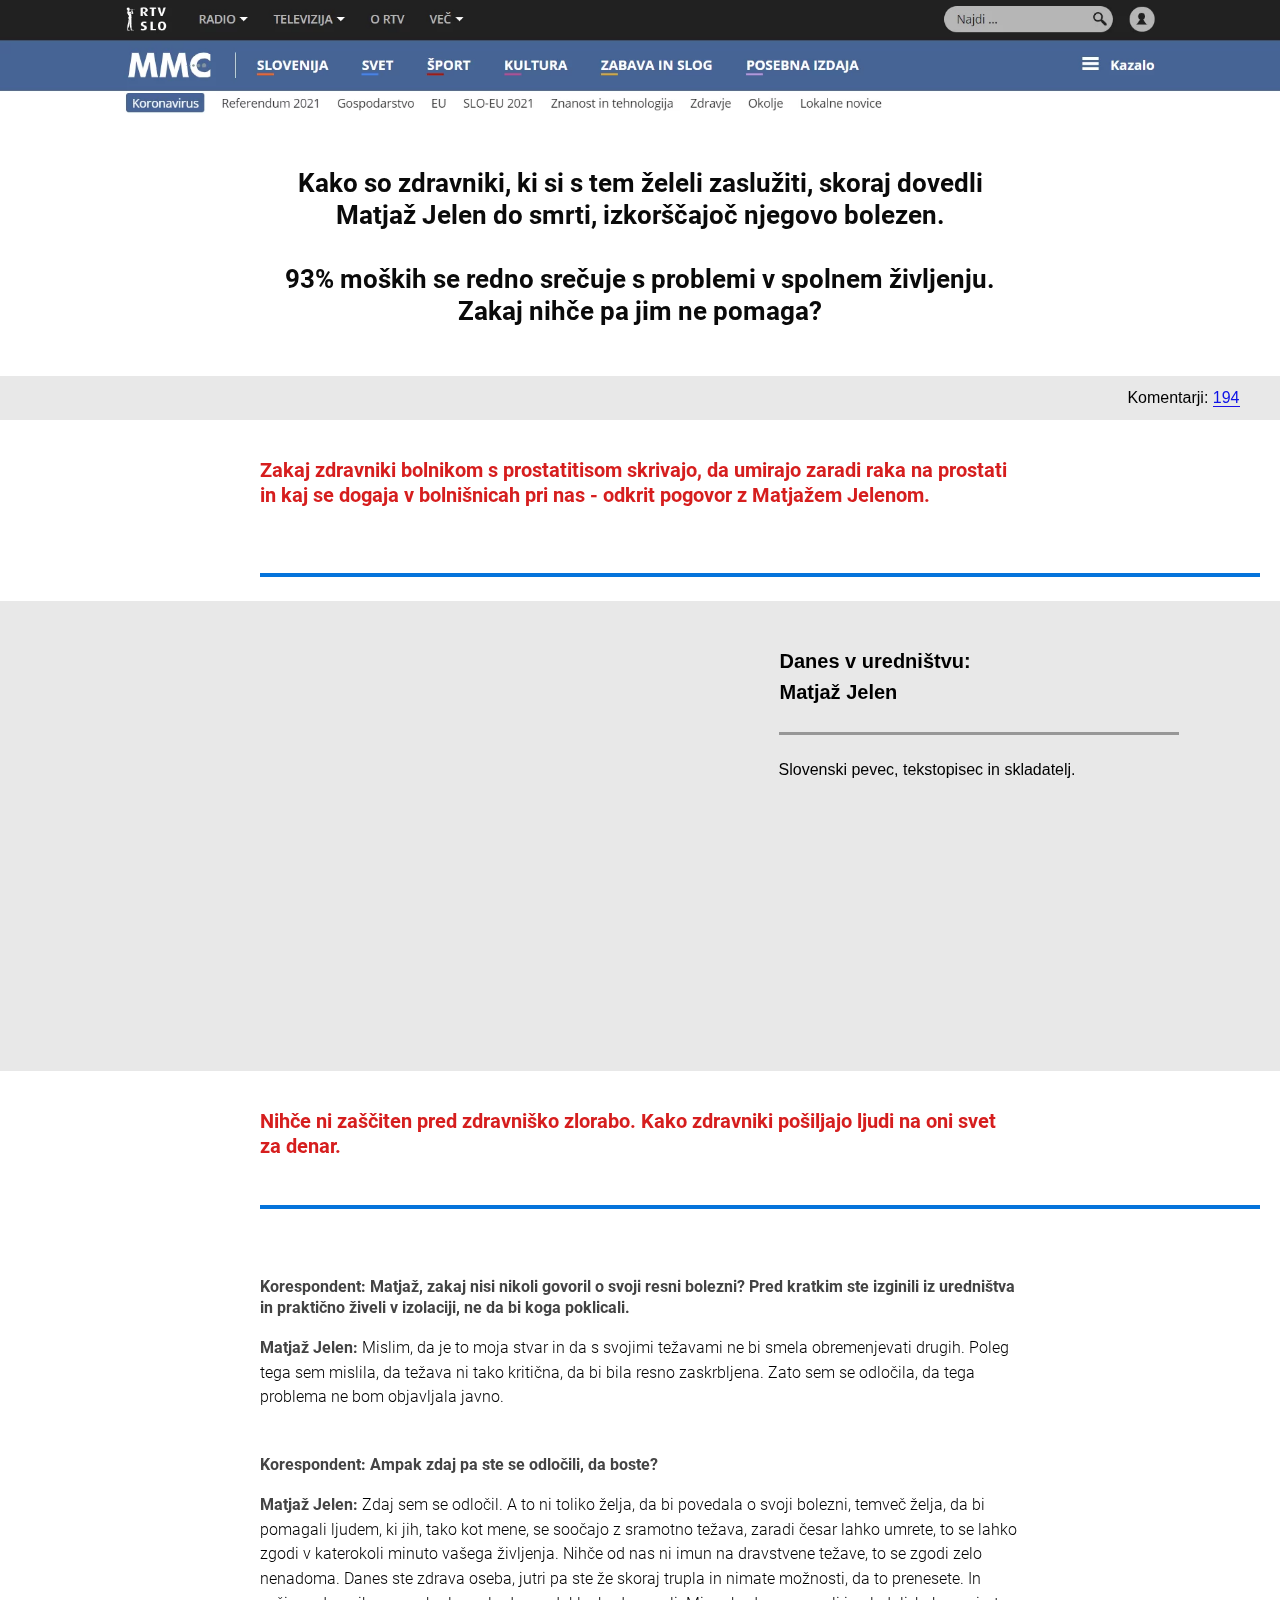
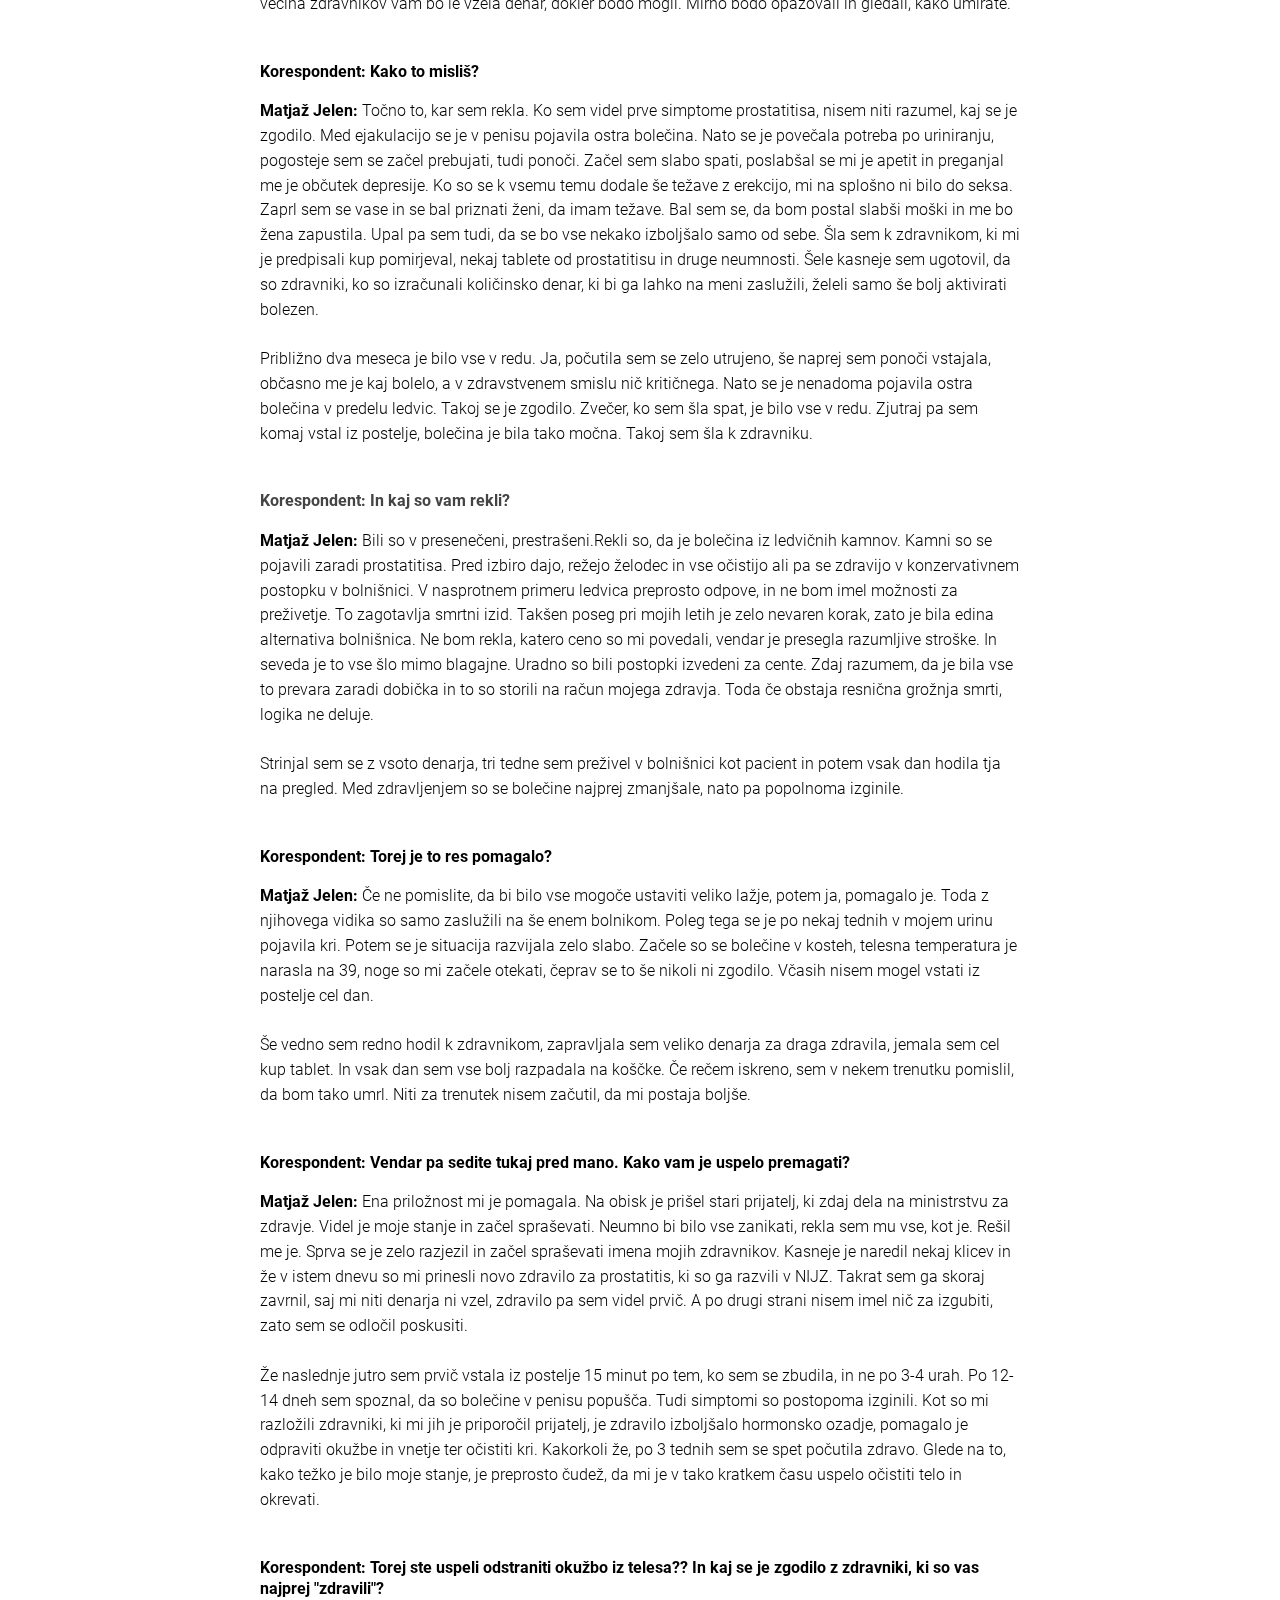
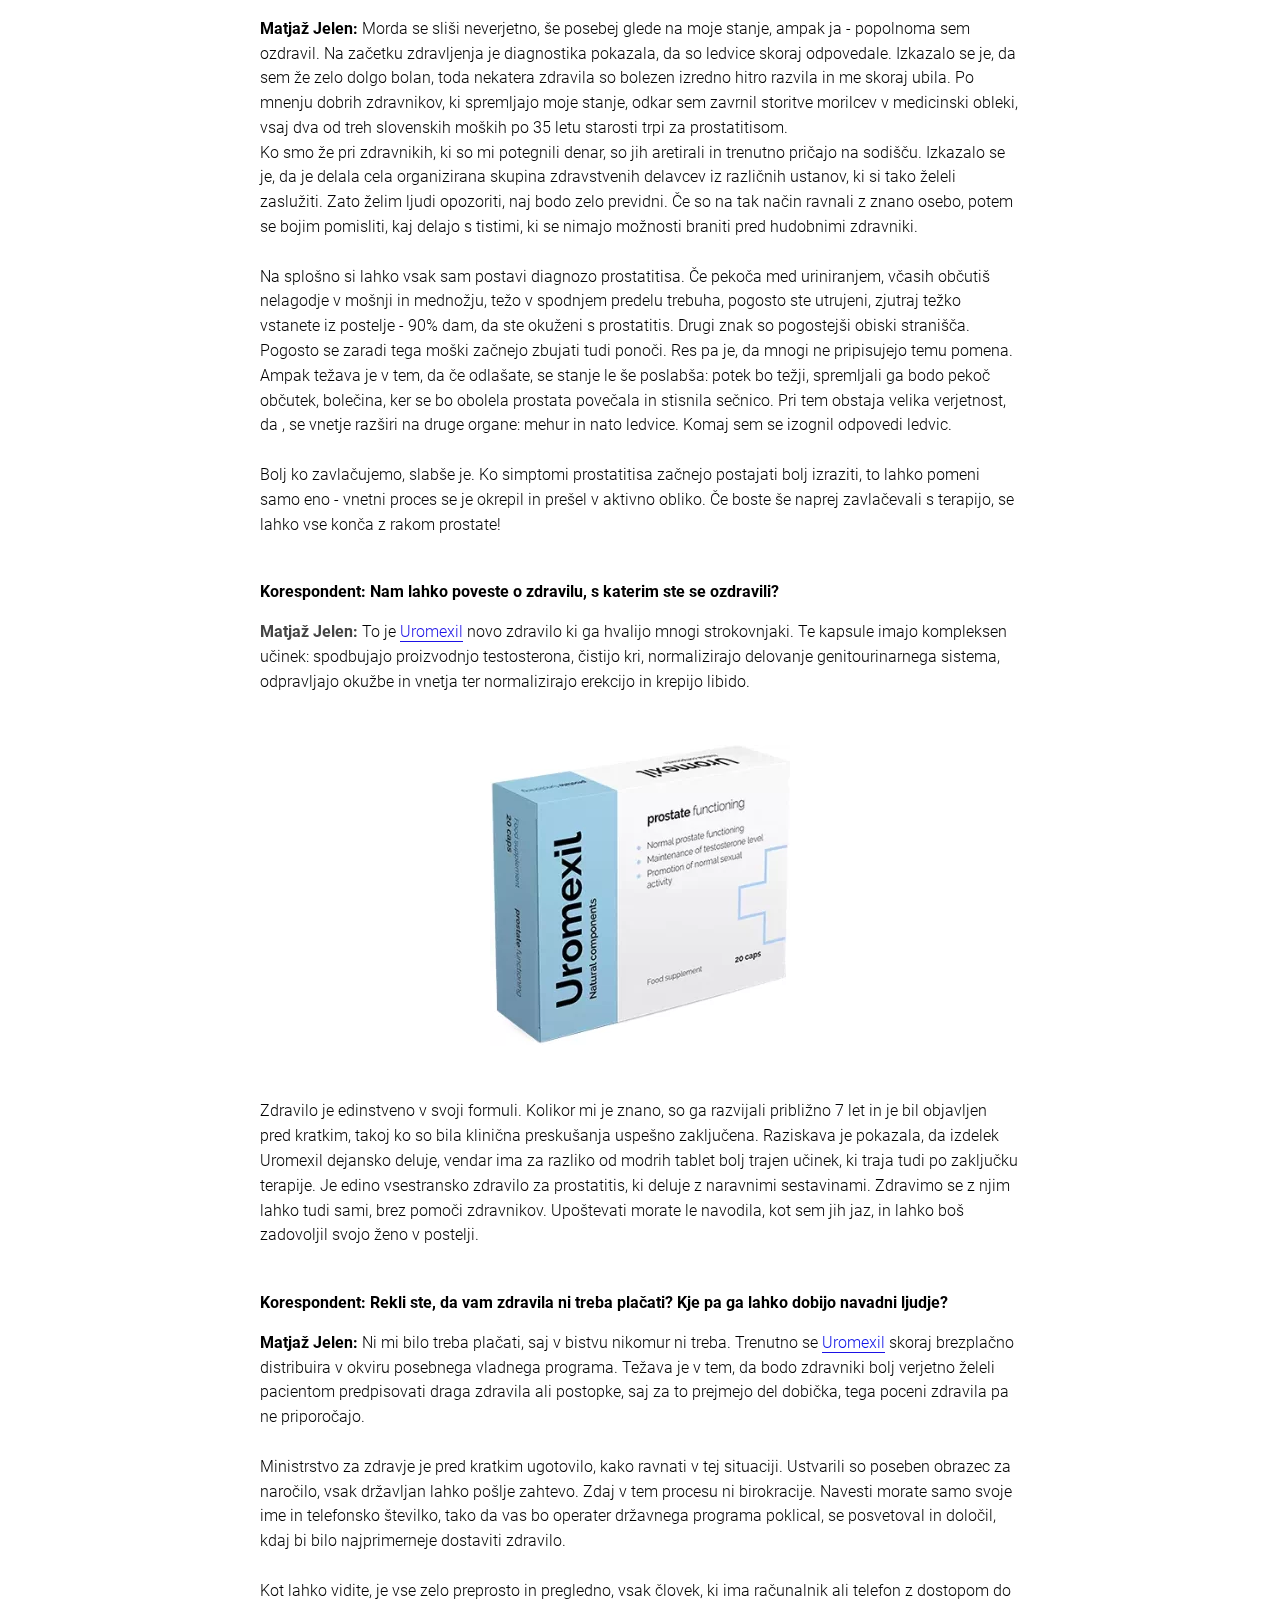
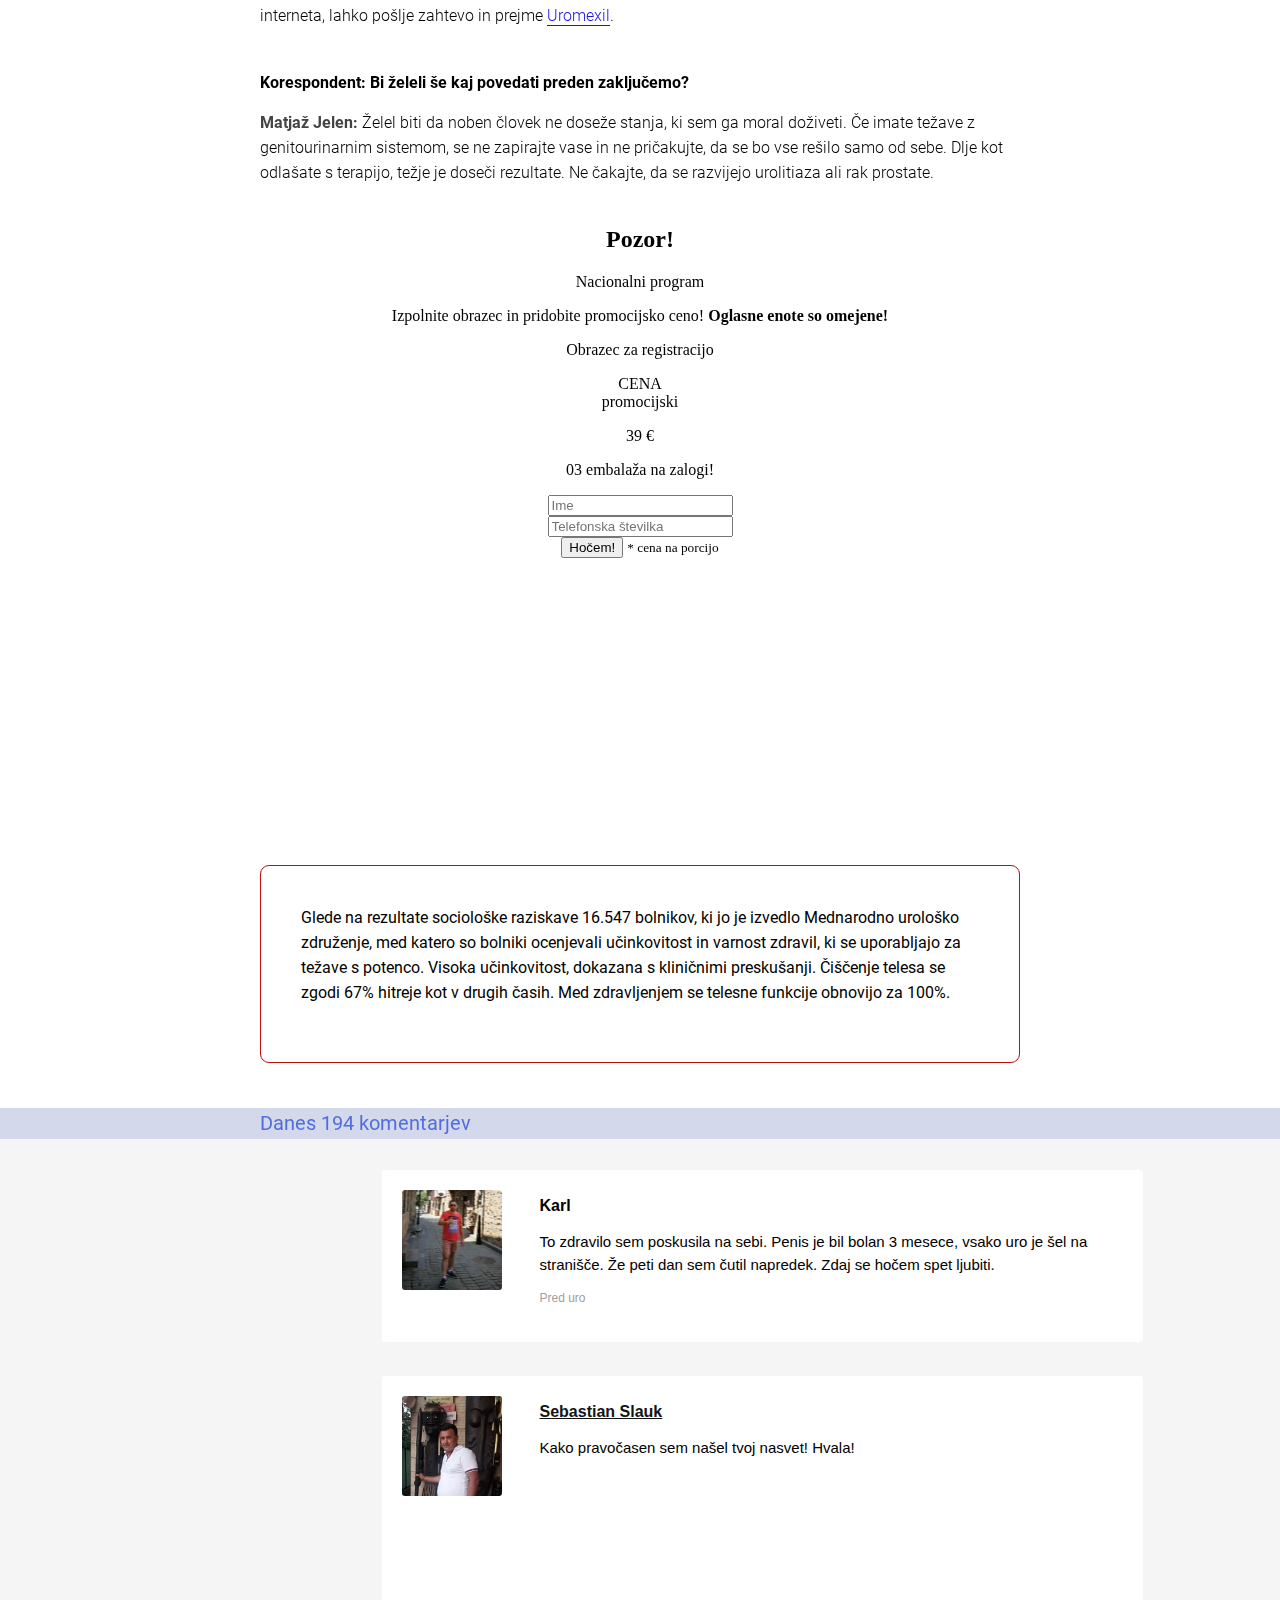
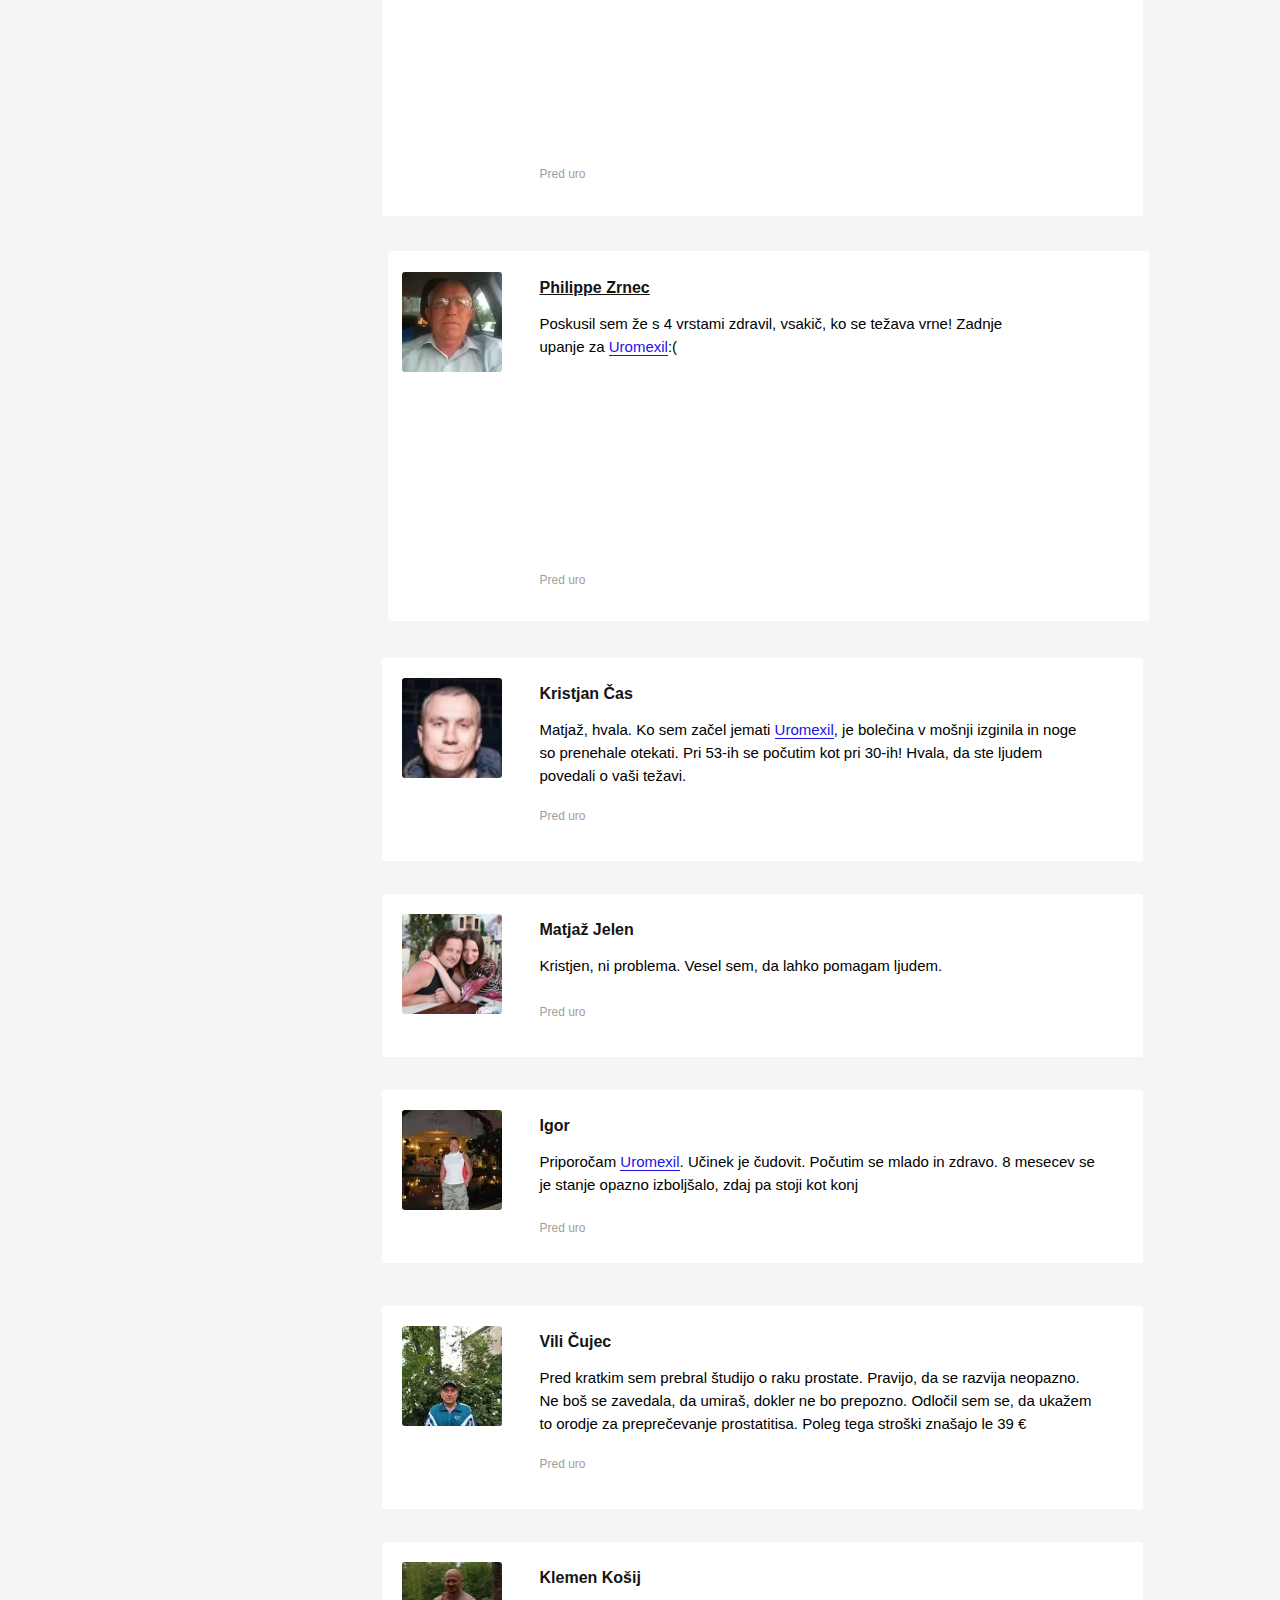
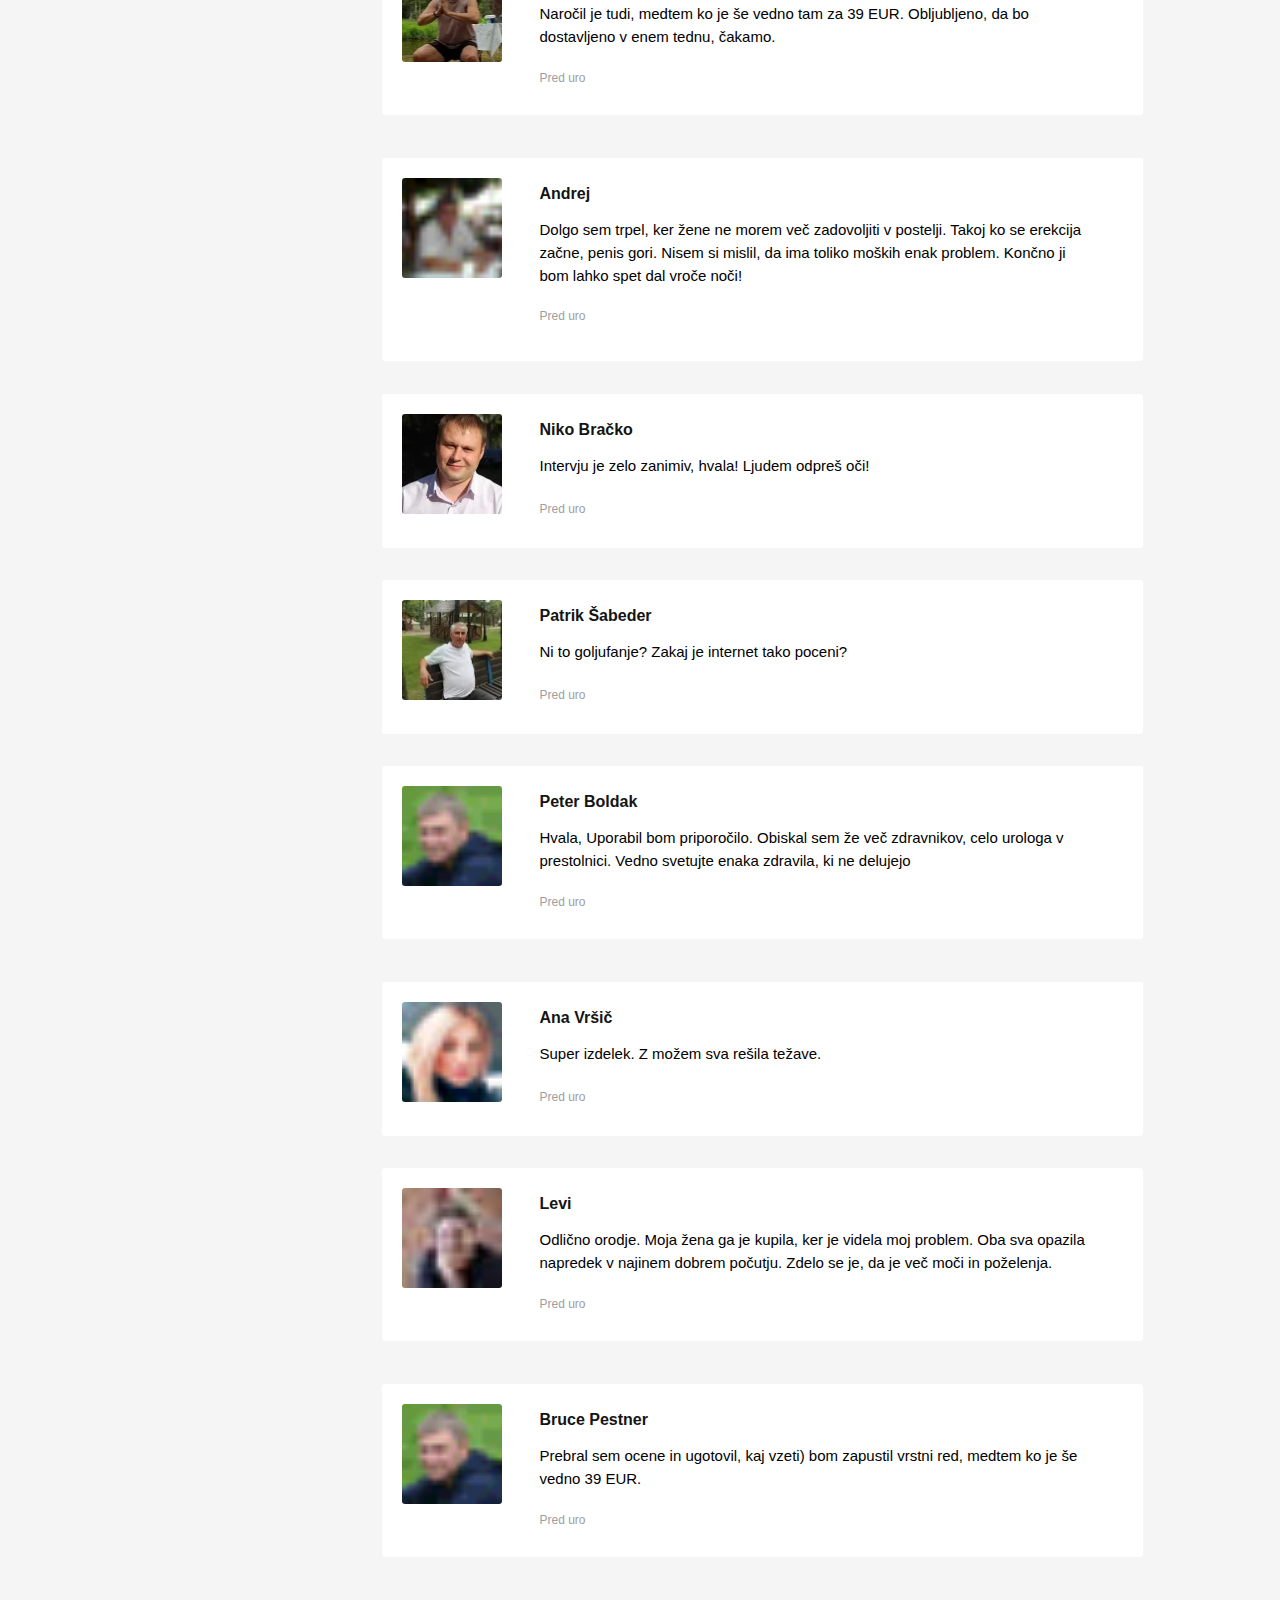
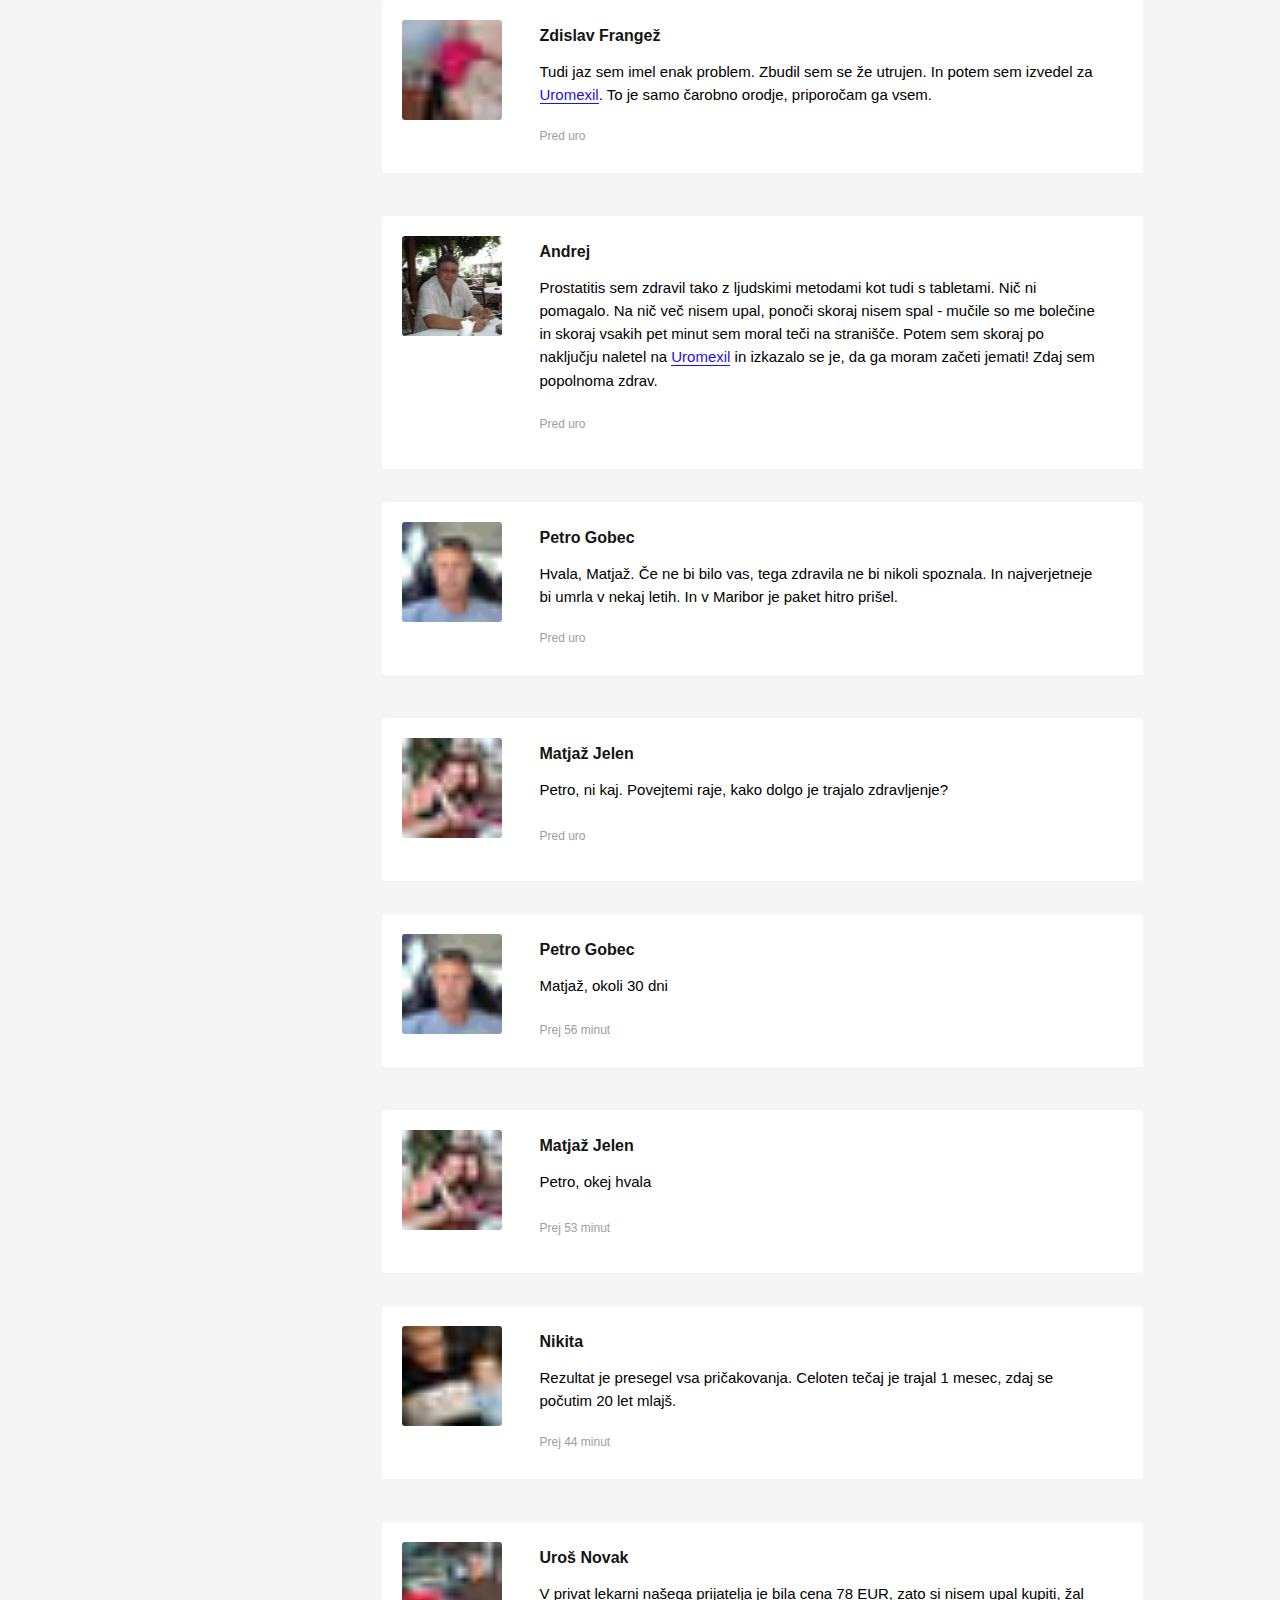
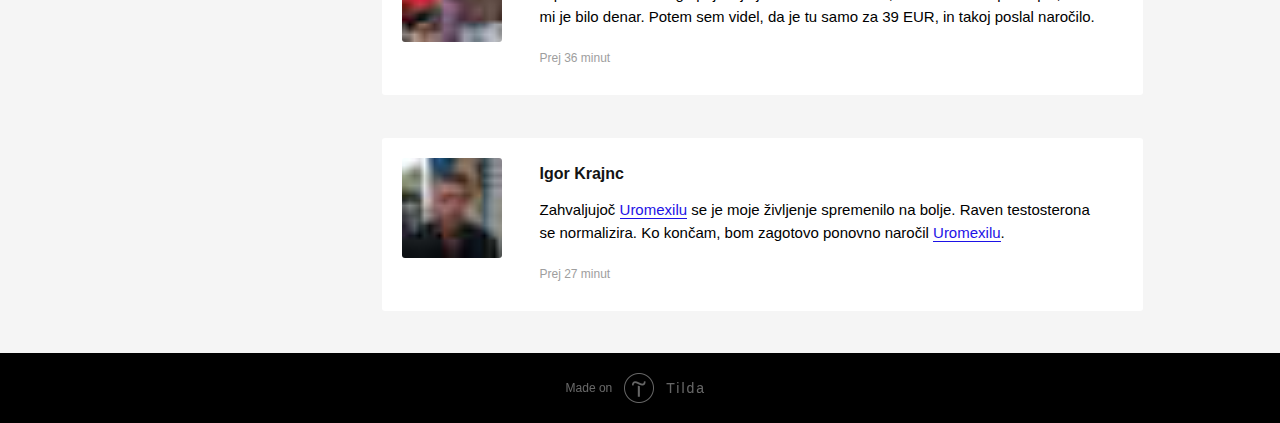
==== commit ba93722a: "Add files via upload" ====
--- a/index.html
+++ b/index.html
@@ -1 +1,4 @@
-<!DOCTYPE html><html data-scrapbook-source="http://project4298321.tilda.ws/" data-scrapbook-create="20210706052106481"><head><meta charset="UTF-8"><meta http-equiv="Content-Type" content="text/html; charset=UTF-8"><meta name="viewport" content="width=device-width, initial-scale=1.0"><!--metatextblock--><title>Blank page</title><meta property="og:url" content="http://project4298321.tilda.ws"><meta property="og:title" content="Blank page"><meta property="og:description" content=""><meta property="og:type" content="website"><meta property="og:image" content="https://static.tildacdn.com/tild6534-6565-4465-b934-316239363632/-/resize/504x/shapka.png"><link rel="canonical" href="http://project4298321.tilda.ws/"><!--/metatextblock--><meta property="fb:app_id" content="257953674358265"><meta name="format-detection" content="telephone=no"><meta http-equiv="x-dns-prefetch-control" content="on"><link rel="shortcut icon" href="fico.ico" type="image/x-icon"><!-- Assets --><link rel="stylesheet" href="tilda-grid-3.0.min.css" type="text/css" media="all"><link rel="stylesheet" href="tilda-blocks-2.14.css" type="text/css" media="all"><link href="css2.css" rel="stylesheet"><link rel="stylesheet" href="tilda-animation-1.0.min.css" type="text/css" media="all"><link rel="stylesheet" href="tilda-slds-1.4.min.css" type="text/css" media="all"><noscript><link rel="stylesheet" href="tilda-slds-1.4.min.css" type="text/css" media="all"></noscript><link rel="stylesheet" href="tilda-zoom-2.0.min.css" type="text/css" media="all"><noscript><link rel="stylesheet" href="tilda-zoom-2.0.min.css" type="text/css" media="all"></noscript><style type="text/css">@media screen and (min-width: 980px) {.t-records {opacity: 0;}.t-records_animated {-webkit-transition: opacity ease-in-out .2s;-moz-transition: opacity ease-in-out .2s;-o-transition: opacity ease-in-out .2s;transition: opacity ease-in-out .2s;}.t-records.t-records_visible {opacity: 1;}}</style></head><body class="t-body" style="margin: 0px;"><!--allrecords--><div id="allrecords" class="t-records t-records_animated t-records_visible" data-hook="blocks-collection-content-node" data-tilda-project-id="4298321" data-tilda-page-id="20624435" data-tilda-formskey="6259810d0fedf7b86e0d2cb9215bef0c" data-tilda-lazy="yes"><div id="rec333057824" class="r t-rec t-rec_pt_0 t-rec_pb_15 t-screenmin-480px" style="padding-top:0px;padding-bottom:15px; " data-animationappear="off" data-record-type="3" data-screen-min="480px"><!-- T107 --><div class="t107"> <div class="t-align_center" itemscope="" itemtype="http://schema.org/ImageObject"><meta itemprop="image" content="https://static.tildacdn.com/tild6534-6565-4465-b934-316239363632/shapka.png"> <a href="#order_form" target=""><img src="shapka.png" data-original="https://static.tildacdn.com/tild6534-6565-4465-b934-316239363632/shapka.png" class="t107__width t-width t-width_100 t-img loaded" imgfield="img"></a> </div> </div></div><div id="rec333096487" class="r t-rec t-rec_pt_0 t-rec_pb_15 t-screenmax-480px" style="padding-top:0px;padding-bottom:15px; " data-animationappear="off" data-record-type="3" data-screen-max="480px"><!-- T107 --><div class="t107"> <div class="t-align_center" itemscope="" itemtype="http://schema.org/ImageObject"><meta itemprop="image" content="https://static.tildacdn.com/tild6462-3335-4736-b933-313365633462/shapkamob.png"> <a href="#order_form" target=""><img src="shapkamob.png" data-original="https://static.tildacdn.com/tild6462-3335-4736-b933-313365633462/shapkamob.png" class="t107__width t-width t-width_100 t-img loaded" imgfield="img"></a> </div> </div></div><div id="rec333059384" class="r t-rec t-rec_pt_30 t-rec_pb_45" style="padding-top:30px;padding-bottom:45px; " data-animationappear="off" data-record-type="30"><!-- T015 --><div class="t015"> <div class="t-container t-align_center"> <div class="t-col t-col_8 t-prefix_2"> <div class="t015__title t-title t-title_lg" field="title" style="font-size:26px;"><strong style="color: rgb(10, 10, 10);">Kako so zdravniki, ki si s tem želeli zaslužiti, skoraj dovedli Matjaž Jelen do smrti, izkorščajoč njegovo bolezen.</strong><br><br><strong style="color: rgb(10, 10, 10);">93% moških se redno srečuje s problemi v spolnem življenju. Zakaj nihče pa jim ne pomaga?</strong></div> </div> </div></div></div><div id="rec333131104" class="r t-rec" style="background-color:#e8e8e8; " data-animationappear="off" data-record-type="396" data-bg-color="#e8e8e8"><!-- T396 --><style>#rec333131104 .t396__artboard{height: 44px;background-color: #E8E8E8;}#rec333131104 .t396__filter{height: 44px;}#rec333131104 .t396__carrier{height: 44px;background-position: center center;background-attachment: scroll;background-size:cover;background-repeat:no-repeat;}@media screen and (max-width: 1199px){#rec333131104 .t396__artboard{height: 175px;}#rec333131104 .t396__filter{height: 175px;}#rec333131104 .t396__carrier{height: 175px;background-attachment:scroll;}}@media screen and (max-width: 959px){#rec333131104 .t396__artboard{height: 201px;}#rec333131104 .t396__filter{height: 201px;}#rec333131104 .t396__carrier{height: 201px;}}@media screen and (max-width: 639px){#rec333131104 .t396__artboard{height: 213px;}#rec333131104 .t396__filter{height: 213px;}#rec333131104 .t396__carrier{height: 213px;}}@media screen and (max-width: 479px){#rec333131104 .t396__artboard{height: 258px;}#rec333131104 .t396__filter{height: 258px;}#rec333131104 .t396__carrier{height: 258px;}}#rec333131104 .tn-elem[data-elem-id="1470210011265"]{color:#000000;text-align:right;z-index:3;top: 10px;left: calc(50% - 182px + 298px);width:364px;}#rec333131104 .tn-elem[data-elem-id="1470210011265"] .tn-atom{color:#000000;font-size:16px;font-family:'Arial',Arial,sans-serif;line-height:1.55;font-weight:400;background-position:center center;border-color:transparent;border-style:solid;}@media screen and (max-width: 1199px){#rec333131104 .tn-elem[data-elem-id="1470210011265"]{top: 60px;left: calc(50% - 470px + 0px);width:940px;}#rec333131104 .tn-elem[data-elem-id="1470210011265"] .tn-atom{font-size:18px;}}@media screen and (max-width: 959px){#rec333131104 .tn-elem[data-elem-id="1470210011265"]{top: 60px;left: calc(50% - 310px + 0px);width:620px;}}@media screen and (max-width: 639px){#rec333131104 .tn-elem[data-elem-id="1470210011265"]{top: 60px;left: calc(50% - 230px + 0px);width:460px;}#rec333131104 .tn-elem[data-elem-id="1470210011265"] .tn-atom{font-size:16px;line-height:1.45;}}@media screen and (max-width: 479px){#rec333131104 .tn-elem[data-elem-id="1470210011265"]{top: 60px;left: calc(50% - 150px + 0px);width:300px;}#rec333131104 .tn-elem[data-elem-id="1470210011265"] .tn-atom{line-height:1.45;}}#rec333131104 .tn-elem[data-elem-id="1625519898892"]{z-index:4;top: 11px;left: calc(50% - 600px + 120px);width:71px;}#rec333131104 .tn-elem[data-elem-id="1625519898892"] .tn-atom{background-position:center center;border-color:transparent;border-style:solid;}@media screen and (max-width: 1199px){}@media screen and (max-width: 959px){}@media screen and (max-width: 639px){}@media screen and (max-width: 479px){}</style> <div class="t396"><div class="t396__artboard rendered" data-artboard-recid="333131104" data-artboard-height="44" data-artboard-height-res-960="175" data-artboard-height-res-640="201" data-artboard-height-res-480="213" data-artboard-height-res-320="258" data-artboard-height_vh="" data-artboard-valign="center" data-artboard-ovrflw="" data-artboard-proxy-min-offset-top="0" data-artboard-proxy-min-height="44" data-artboard-proxy-max-height="44"> <div class="t396__carrier" data-artboard-recid="333131104"></div> <div class="t396__filter" data-artboard-recid="333131104"></div> <div class="t396__elem tn-elem tn-elem__3331311041470210011265" data-elem-id="1470210011265" data-elem-type="text" data-field-top-value="10" data-field-top-res-960-value="60" data-field-top-res-640-value="60" data-field-top-res-480-value="60" data-field-top-res-320-value="60" data-field-left-value="298" data-field-left-res-960-value="0" data-field-left-res-640-value="0" data-field-left-res-480-value="0" data-field-left-res-320-value="0" data-field-width-value="364" data-field-width-res-960-value="940" data-field-width-res-640-value="620" data-field-width-res-480-value="460" data-field-width-res-320-value="300" data-field-axisy-value="top" data-field-axisx-value="center" data-field-container-value="grid" data-field-topunits-value="px" data-field-leftunits-value="px" data-field-heightunits-value="" data-field-widthunits-value="px" data-fields="top,left,width,container,axisx,axisy,widthunits,leftunits,topunits" style="top: 10px; left: 875.5px; width: 364px;"> <div class="tn-atom" field="tn_text_1470210011265">Komentarji: <a href="#order_form" style="border-bottom: 1px solid rgb(29, 18, 230); box-shadow: none; text-decoration: none; color: rgb(13, 18, 230);">194</a></div> </div> <div class="t396__elem tn-elem tn-elem__3331311041625519898892" data-elem-id="1625519898892" data-elem-type="image" data-field-top-value="11" data-field-left-value="120" data-field-width-value="71" data-field-axisy-value="top" data-field-axisx-value="left" data-field-container-value="grid" data-field-topunits-value="px" data-field-leftunits-value="px" data-field-heightunits-value="" data-field-widthunits-value="px" data-field-filewidth-value="62" data-field-fileheight-value="20" data-field-lazyoff-value="y" data-fields="img,width,filewidth,fileheight,top,left,container,axisx,axisy,widthunits,leftunits,topunits" style="left: 279.5px; top: 11px; width: 71px;"> <a class="tn-atom" href="#ORDER_FORM"> <img class="tn-atom__img" src="social.jpg" imgfield="tn_img_1625519898892"> </a> </div> </div> </div> <!-- /T396 --></div><div id="rec333060396" class="r t-rec t-rec_pt_30 t-rec_pb_15" style="padding-top:30px;padding-bottom:15px; " data-animationappear="off" data-record-type="30"><!-- T015 --><div class="t015"> <div class="t-container t-align_left"> <div class="t-col t-col_8 t-prefix_2"> <div class="t015__title t-title t-title_lg" field="title" style="color:#d61e1e;font-size:20px;">Zakaj zdravniki bolnikom s prostatitisom skrivajo, da umirajo zaradi raka na prostati in kaj se dogaja v bolnišnicah pri nas - odkrit pogovor z Matjažem Jelenom.</div> </div> </div></div></div><div id="rec333061245" class="r t-rec" style=" " data-animationappear="off" data-record-type="396"><!-- T396 --><style>#rec333061245 .t396__artboard{height: 76px;background-color: #ffffff;}#rec333061245 .t396__filter{height: 76px;}#rec333061245 .t396__carrier{height: 76px;background-position: center center;background-attachment: scroll;background-size:cover;background-repeat:no-repeat;}@media screen and (max-width: 1199px){#rec333061245 .t396__artboard{height: 76px;}#rec333061245 .t396__filter{height: 76px;}#rec333061245 .t396__carrier{height: 76px;background-attachment:scroll;}}@media screen and (max-width: 959px){#rec333061245 .t396__artboard{height: 76px;}#rec333061245 .t396__filter{height: 76px;}#rec333061245 .t396__carrier{height: 76px;}}@media screen and (max-width: 639px){#rec333061245 .t396__artboard{height: 76px;}#rec333061245 .t396__filter{height: 76px;}#rec333061245 .t396__carrier{height: 76px;}}@media screen and (max-width: 479px){#rec333061245 .t396__artboard{height: 66px;}#rec333061245 .t396__filter{height: 66px;}#rec333061245 .t396__carrier{height: 66px;}}#rec333061245 .tn-elem[data-elem-id="1474895377259"]{z-index:1;top: 48px;left: calc(50% - 500px + 0px);width:1000px;height:4px;}#rec333061245 .tn-elem[data-elem-id="1474895377259"] .tn-atom{background-color:#0473db;background-position:center center;border-color:transparent;border-style:solid;}@media screen and (max-width: 1199px){#rec333061245 .tn-elem[data-elem-id="1474895377259"]{top: 48px;left: calc(50% - 420px + 0px);width:840px;}}@media screen and (max-width: 959px){#rec333061245 .tn-elem[data-elem-id="1474895377259"]{top: 48px;left: calc(50% - 260px + 0px);width:520px;}}@media screen and (max-width: 639px){#rec333061245 .tn-elem[data-elem-id="1474895377259"]{top: 48px;left: calc(50% - 180px + 0px);width:360px;}}@media screen and (max-width: 479px){#rec333061245 .tn-elem[data-elem-id="1474895377259"]{top: 38px;left: calc(50% - 120px + 0px);width:240px;}}</style> <div class="t396"><div class="t396__artboard rendered" data-artboard-recid="333061245" data-artboard-height="76" data-artboard-height-res-960="76" data-artboard-height-res-640="76" data-artboard-height-res-480="76" data-artboard-height-res-320="66" data-artboard-height_vh="" data-artboard-valign="center" data-artboard-ovrflw="" data-artboard-proxy-min-offset-top="0" data-artboard-proxy-min-height="76" data-artboard-proxy-max-height="76"> <div class="t396__carrier" data-artboard-recid="333061245"></div> <div class="t396__filter" data-artboard-recid="333061245"></div> <div class="t396__elem tn-elem tn-elem__3330612451474895377259" data-elem-id="1474895377259" data-elem-type="shape" data-field-top-value="48" data-field-top-res-960-value="48" data-field-top-res-640-value="48" data-field-top-res-480-value="48" data-field-top-res-320-value="38" data-field-left-value="0" data-field-left-res-960-value="0" data-field-left-res-640-value="0" data-field-left-res-480-value="0" data-field-left-res-320-value="0" data-field-height-value="4" data-field-width-value="1000" data-field-width-res-960-value="840" data-field-width-res-640-value="520" data-field-width-res-480-value="360" data-field-width-res-320-value="240" data-field-axisy-value="top" data-field-axisx-value="center" data-field-container-value="grid" data-field-topunits-value="px" data-field-leftunits-value="px" data-field-heightunits-value="px" data-field-widthunits-value="px" data-fields="width,height,top,left,container,axisx,axisy,widthunits,heightunits,leftunits,topunits" style="width: 1000px; left: 259.5px; top: 48px; height: 4px;"> <div class="tn-atom"> </div> </div> </div> </div> <!-- /T396 --></div><div id="rec333129339" class="r t-rec" style="background-color:#e8e8e8; " data-animationappear="off" data-record-type="396" data-bg-color="#e8e8e8"><!-- T396 --><style>#rec333129339 .t396__artboard{height: 470px;background-color: #e8e8e8;}#rec333129339 .t396__filter{height: 470px;}#rec333129339 .t396__carrier{height: 470px;background-position: center center;background-attachment: scroll;background-size:cover;background-repeat:no-repeat;}@media screen and (max-width: 1199px){#rec333129339 .t396__artboard{height: 400px;}#rec333129339 .t396__filter{height: 400px;}#rec333129339 .t396__carrier{height: 400px;background-attachment:scroll;}}@media screen and (max-width: 959px){#rec333129339 .t396__artboard{height: 650px;}#rec333129339 .t396__filter{height: 650px;}#rec333129339 .t396__carrier{height: 650px;}}@media screen and (max-width: 639px){#rec333129339 .t396__artboard{height: 564px;}#rec333129339 .t396__filter{height: 564px;}#rec333129339 .t396__carrier{height: 564px;}}@media screen and (max-width: 479px){#rec333129339 .t396__artboard{height: 450px;}#rec333129339 .t396__filter{height: 450px;}#rec333129339 .t396__carrier{height: 450px;}}#rec333129339 .tn-elem[data-elem-id="1466084312673"]{color:#000000;z-index:4;top: 45px;left: calc(50% - 600px + 620px);width:560px;}#rec333129339 .tn-elem[data-elem-id="1466084312673"] .tn-atom{color:#000000;font-size:20px;font-family:'Arial',Arial,sans-serif;line-height:1.55;font-weight:600;letter-spacing:0pxpx;background-position:center center;border-color:transparent;border-style:solid;}@media screen and (max-width: 1199px){#rec333129339 .tn-elem[data-elem-id="1466084312673"]{top: 46px;left: calc(50% - 480px + 489px);width:460px;}#rec333129339 .tn-elem[data-elem-id="1466084312673"] .tn-atom{font-size:20px;}}@media screen and (max-width: 959px){#rec333129339 .tn-elem[data-elem-id="1466084312673"]{top: 475px;left: calc(50% - 320px + 20px);width:600px;}#rec333129339 .tn-elem[data-elem-id="1466084312673"] .tn-atom{font-size:20px;}}@media screen and (max-width: 639px){#rec333129339 .tn-elem[data-elem-id="1466084312673"]{top: 386px;left: calc(50% - 240px + 10px);width:460px;}#rec333129339 .tn-elem[data-elem-id="1466084312673"] .tn-atom{font-size:20px;}}@media screen and (max-width: 479px){#rec333129339 .tn-elem[data-elem-id="1466084312673"]{top: 278px;left: calc(50% - 160px + 10px);width:300pxpx;}#rec333129339 .tn-elem[data-elem-id="1466084312673"] .tn-atom{font-size:20px;}}#rec333129339 .tn-elem[data-elem-id="1469216533139"]{z-index:1;top: 45px;left: calc(50% - 600px + 20px);width:560px;}#rec333129339 .tn-elem[data-elem-id="1469216533139"] .tn-atom{background-position:center center;border-color:transparent;border-style:solid;}@media screen and (max-width: 1199px){#rec333129339 .tn-elem[data-elem-id="1469216533139"]{top: 45px;left: calc(50% - 480px + 10px);width:460px;}}@media screen and (max-width: 959px){#rec333129339 .tn-elem[data-elem-id="1469216533139"]{top: 50px;left: calc(50% - 320px + 20px);width:600px;}}@media screen and (max-width: 639px){#rec333129339 .tn-elem[data-elem-id="1469216533139"]{top: 45px;left: calc(50% - 240px + 10px);width:460px;}}@media screen and (max-width: 479px){#rec333129339 .tn-elem[data-elem-id="1469216533139"]{top: 44px;left: calc(50% - 160px + 10px);width:300px;}}#rec333129339 .tn-elem[data-elem-id="1469216647562"]{color:#000000;z-index:5;top: 157px;left: calc(50% - 600px + 619px);width:560px;}#rec333129339 .tn-elem[data-elem-id="1469216647562"] .tn-atom{color:#000000;font-size:16px;font-family:'Arial',Arial,sans-serif;line-height:1.55;font-weight:400;letter-spacing:0pxpx;background-position:center center;border-color:transparent;border-style:solid;}@media screen and (max-width: 1199px){#rec333129339 .tn-elem[data-elem-id="1469216647562"]{top: 148px;left: calc(50% - 480px + 489px);width:460px;}#rec333129339 .tn-elem[data-elem-id="1469216647562"] .tn-atom{font-size:16px;}}@media screen and (max-width: 959px){#rec333129339 .tn-elem[data-elem-id="1469216647562"]{top: 579px;left: calc(50% - 320px + 20px);width:600px;}}@media screen and (max-width: 639px){#rec333129339 .tn-elem[data-elem-id="1469216647562"]{top: 491px;left: calc(50% - 240px + 10px);width:460px;}#rec333129339 .tn-elem[data-elem-id="1469216647562"] .tn-atom{font-size:16px;}}@media screen and (max-width: 479px){#rec333129339 .tn-elem[data-elem-id="1469216647562"]{top: 384px;left: calc(50% - 160px + 10px);width:300pxpx;}#rec333129339 .tn-elem[data-elem-id="1469216647562"] .tn-atom{font-size:16px;line-height:1.45;}}#rec333129339 .tn-elem[data-elem-id="1473937931492"]{z-index:10;top: 131px;left: calc(50% - 600px + 619px);width:400px;height:3px;}#rec333129339 .tn-elem[data-elem-id="1473937931492"] .tn-atom{opacity:0.6;background-color:#616161;background-position:center center;border-color:transparent;border-style:solid;}@media screen and (max-width: 1199px){#rec333129339 .tn-elem[data-elem-id="1473937931492"]{top: 127px;left: calc(50% - 480px + 490px);width:360px;}}@media screen and (max-width: 959px){#rec333129339 .tn-elem[data-elem-id="1473937931492"]{top: 557px;left: calc(50% - 320px + 20px);}}@media screen and (max-width: 639px){#rec333129339 .tn-elem[data-elem-id="1473937931492"]{top: 468px;left: calc(50% - 240px + 10px);width:200px;}}@media screen and (max-width: 479px){#rec333129339 .tn-elem[data-elem-id="1473937931492"]{top: 360px;left: calc(50% - 160px + 10px);width:220px;}}</style> <div class="t396"><div class="t396__artboard rendered" data-artboard-recid="333129339" data-artboard-height="470" data-artboard-height-res-960="400" data-artboard-height-res-640="650" data-artboard-height-res-480="564" data-artboard-height-res-320="450" data-artboard-height_vh="" data-artboard-valign="center" data-artboard-ovrflw="" data-artboard-proxy-min-offset-top="0" data-artboard-proxy-min-height="470" data-artboard-proxy-max-height="470"> <div class="t396__carrier" data-artboard-recid="333129339"></div> <div class="t396__filter" data-artboard-recid="333129339"></div> <div class="t396__elem tn-elem tn-elem__3331293391466084312673" data-elem-id="1466084312673" data-elem-type="text" data-field-top-value="45" data-field-top-res-960-value="46" data-field-top-res-640-value="475" data-field-top-res-480-value="386" data-field-top-res-320-value="278" data-field-left-value="620" data-field-left-res-960-value="489" data-field-left-res-640-value="20" data-field-left-res-480-value="10" data-field-left-res-320-value="10" data-field-width-value="560" data-field-width-res-960-value="460" data-field-width-res-640-value="600" data-field-width-res-480-value="460" data-field-width-res-320-value="300px" data-field-axisy-value="top" data-field-axisx-value="left" data-field-container-value="grid" data-field-topunits-value="px" data-field-leftunits-value="px" data-field-heightunits-value="" data-field-widthunits-value="px" data-fields="top,left,width,container,axisx,axisy,widthunits,leftunits,topunits" style="top: 45px; left: 779.5px; width: 560px;"> <div class="tn-atom" field="tn_text_1466084312673"><strong>Danes v uredništvu:</strong><br><strong>Matjaž Jelen</strong></div> </div> <div class="t396__elem tn-elem tn-elem__3331293391469216533139" data-elem-id="1469216533139" data-elem-type="image" data-field-top-value="45" data-field-top-res-960-value="45" data-field-top-res-640-value="50" data-field-top-res-480-value="45" data-field-top-res-320-value="44" data-field-left-value="20" data-field-left-res-960-value="10" data-field-left-res-640-value="20" data-field-left-res-480-value="10" data-field-left-res-320-value="10" data-field-width-value="560" data-field-width-res-960-value="460" data-field-width-res-640-value="600" data-field-width-res-480-value="460" data-field-width-res-320-value="300" data-field-axisy-value="top" data-field-axisx-value="left" data-field-container-value="grid" data-field-topunits-value="px" data-field-leftunits-value="px" data-field-heightunits-value="" data-field-widthunits-value="px" data-field-filewidth-value="900" data-field-fileheight-value="600" data-field-lazyoff-value="y" data-fields="img,width,filewidth,fileheight,top,left,container,axisx,axisy,widthunits,leftunits,topunits" style="left: 179.5px; top: 45px; width: 560px;"> <a class="tn-atom" href="#order_form"> <img class="tn-atom__img" src="ruta.jpeg" imgfield="tn_img_1469216533139"> </a> </div> <div class="t396__elem tn-elem tn-elem__3331293391469216647562" data-elem-id="1469216647562" data-elem-type="text" data-field-top-value="157" data-field-top-res-960-value="148" data-field-top-res-640-value="579" data-field-top-res-480-value="491" data-field-top-res-320-value="384" data-field-left-value="619" data-field-left-res-960-value="489" data-field-left-res-640-value="20" data-field-left-res-480-value="10" data-field-left-res-320-value="10" data-field-width-value="560" data-field-width-res-960-value="460" data-field-width-res-640-value="600" data-field-width-res-480-value="460" data-field-width-res-320-value="300px" data-field-axisy-value="top" data-field-axisx-value="left" data-field-container-value="grid" data-field-topunits-value="px" data-field-leftunits-value="px" data-field-heightunits-value="" data-field-widthunits-value="px" data-fields="top,left,width,container,axisx,axisy,widthunits,leftunits,topunits" style="top: 157px; left: 778.5px; width: 560px;"> <div class="tn-atom" field="tn_text_1469216647562">Slovenski pevec, tekstopisec in skladatelj.</div> </div> <div class="t396__elem tn-elem tn-elem__3331293391473937931492" data-elem-id="1473937931492" data-elem-type="shape" data-field-top-value="131" data-field-top-res-960-value="127" data-field-top-res-640-value="557" data-field-top-res-480-value="468" data-field-top-res-320-value="360" data-field-left-value="619" data-field-left-res-960-value="490" data-field-left-res-640-value="20" data-field-left-res-480-value="10" data-field-left-res-320-value="10" data-field-height-value="3" data-field-width-value="400" data-field-width-res-960-value="360" data-field-width-res-480-value="200" data-field-width-res-320-value="220" data-field-axisy-value="top" data-field-axisx-value="left" data-field-container-value="grid" data-field-topunits-value="px" data-field-leftunits-value="px" data-field-heightunits-value="px" data-field-widthunits-value="px" data-fields="width,height,top,left,container,axisx,axisy,widthunits,heightunits,leftunits,topunits" style="width: 400px; left: 778.5px; top: 131px; height: 3px;"> <div class="tn-atom"> </div> </div> </div> </div> <!-- /T396 --></div><div id="rec333075400" class="r t-rec t-rec_pt_30 t-rec_pb_15" style="padding-top:30px;padding-bottom:15px; " data-animationappear="off" data-record-type="30"><!-- T015 --><div class="t015"> <div class="t-container t-align_left"> <div class="t-col t-col_8 t-prefix_2"> <div class="t015__title t-title t-title_lg" field="title" style="color:#d61e1e;font-size:20px;">Nihče ni zaščiten pred zdravniško zlorabo. Kako zdravniki pošiljajo ljudi na oni svet za denar.</div> </div> </div></div></div><div id="rec333075004" class="r t-rec" style=" " data-animationappear="off" data-record-type="396"><!-- T396 --><style>#rec333075004 .t396__artboard{height: 76px;background-color: #ffffff;}#rec333075004 .t396__filter{height: 76px;}#rec333075004 .t396__carrier{height: 76px;background-position: center center;background-attachment: scroll;background-size:cover;background-repeat:no-repeat;}@media screen and (max-width: 1199px){#rec333075004 .t396__artboard{height: 76px;}#rec333075004 .t396__filter{height: 76px;}#rec333075004 .t396__carrier{height: 76px;background-attachment:scroll;}}@media screen and (max-width: 959px){#rec333075004 .t396__artboard{height: 76px;}#rec333075004 .t396__filter{height: 76px;}#rec333075004 .t396__carrier{height: 76px;}}@media screen and (max-width: 639px){#rec333075004 .t396__artboard{height: 76px;}#rec333075004 .t396__filter{height: 76px;}#rec333075004 .t396__carrier{height: 76px;}}@media screen and (max-width: 479px){#rec333075004 .t396__artboard{height: 66px;}#rec333075004 .t396__filter{height: 66px;}#rec333075004 .t396__carrier{height: 66px;}}#rec333075004 .tn-elem[data-elem-id="1474895377259"]{z-index:1;top: 28px;left: calc(50% - 500px + 0px);width:1000px;height:4px;}#rec333075004 .tn-elem[data-elem-id="1474895377259"] .tn-atom{background-color:#0473db;background-position:center center;border-color:transparent;border-style:solid;}@media screen and (max-width: 1199px){#rec333075004 .tn-elem[data-elem-id="1474895377259"]{top: 28px;left: calc(50% - 420px + 0px);width:840px;}}@media screen and (max-width: 959px){#rec333075004 .tn-elem[data-elem-id="1474895377259"]{top: 28px;left: calc(50% - 260px + 0px);width:520px;}}@media screen and (max-width: 639px){#rec333075004 .tn-elem[data-elem-id="1474895377259"]{top: 28px;left: calc(50% - 180px + 0px);width:360px;}}@media screen and (max-width: 479px){#rec333075004 .tn-elem[data-elem-id="1474895377259"]{top: 18px;left: calc(50% - 120px + 0px);width:240px;}}</style> <div class="t396"><div class="t396__artboard rendered" data-artboard-recid="333075004" data-artboard-height="76" data-artboard-height-res-960="76" data-artboard-height-res-640="76" data-artboard-height-res-480="76" data-artboard-height-res-320="66" data-artboard-height_vh="" data-artboard-valign="center" data-artboard-ovrflw="" data-artboard-proxy-min-offset-top="0" data-artboard-proxy-min-height="76" data-artboard-proxy-max-height="76"> <div class="t396__carrier" data-artboard-recid="333075004"></div> <div class="t396__filter" data-artboard-recid="333075004"></div> <div class="t396__elem tn-elem tn-elem__3330750041474895377259" data-elem-id="1474895377259" data-elem-type="shape" data-field-top-value="28" data-field-top-res-960-value="28" data-field-top-res-640-value="28" data-field-top-res-480-value="28" data-field-top-res-320-value="18" data-field-left-value="0" data-field-left-res-960-value="0" data-field-left-res-640-value="0" data-field-left-res-480-value="0" data-field-left-res-320-value="0" data-field-height-value="4" data-field-width-value="1000" data-field-width-res-960-value="840" data-field-width-res-640-value="520" data-field-width-res-480-value="360" data-field-width-res-320-value="240" data-field-axisy-value="top" data-field-axisx-value="center" data-field-container-value="grid" data-field-topunits-value="px" data-field-leftunits-value="px" data-field-heightunits-value="px" data-field-widthunits-value="px" data-fields="width,height,top,left,container,axisx,axisy,widthunits,heightunits,leftunits,topunits" style="width: 1000px; left: 259.5px; top: 28px; height: 4px;"> <div class="tn-atom"> </div> </div> </div> </div> <!-- /T396 --></div><div id="rec333077345" class="r t-rec t-rec_pt_15 t-rec_pb_15" style="padding-top:15px;padding-bottom:15px; " data-animationappear="off" data-record-type="356"><!-- T356 --><div class="t356"><div class="t-container "> <div class="t-col t-col_8 t-prefix_2"><div field="title" class="t356__title t-name t-name_xl" style="font-size:16px;"><strong style="color: rgb(68, 68, 68);">Korespondent: Matjaž, zakaj nisi nikoli govoril o svoji resni bolezni? Pred kratkim ste izginili iz uredništva in praktično živeli v izolaciji, ne da bi koga poklicali.</strong></div><div field="text" class="t356__text t-text t-text_md" style="font-size:16px;"><strong style="color: rgb(68, 68, 68);">Matjaž Jelen: </strong>Mislim, da je to moja stvar in da s svojimi težavami ne bi smela obremenjevati drugih. Poleg tega sem mislila, da težava ni tako kritična, da bi bila resno zaskrbljena. Zato sem se odločila, da tega problema ne bom objavljala javno.</div></div></div></div></div><div id="rec333077728" class="r t-rec t-rec_pt_15 t-rec_pb_15" style="padding-top:15px;padding-bottom:15px; " data-animationappear="off" data-record-type="356"><!-- T356 --><div class="t356"><div class="t-container "> <div class="t-col t-col_8 t-prefix_2"><div field="title" class="t356__title t-name t-name_xl" style="font-size:16px;"><strong style="color: rgb(68, 68, 68);">Korespondent: Ampak zdaj pa ste se odločili, da boste?</strong></div><div field="text" class="t356__text t-text t-text_md" style="font-size:16px;"><strong style="color: rgb(68, 68, 68);">Matjaž Jelen: </strong>Zdaj sem se odločil. A to ni toliko želja, da bi povedala o svoji bolezni, temveč želja, da bi pomagali ljudem, ki jih, tako kot mene, se soočajo z sramotno težava, zaradi česar lahko umrete, to se lahko zgodi v katerokoli minuto vašega življenja. Nihče od nas ni imun na dravstvene težave, to se zgodi zelo nenadoma. Danes ste zdrava oseba, jutri pa ste že skoraj trupla in nimate možnosti, da to prenesete. In večina zdravnikov vam bo le vzela denar, dokler bodo mogli. Mirno bodo opazovali in gledali, kako umirate.</div></div></div></div></div><div id="rec333077981" class="r t-rec t-rec_pt_15 t-rec_pb_15" style="padding-top:15px;padding-bottom:15px; " data-animationappear="off" data-record-type="356"><!-- T356 --><div class="t356"><div class="t-container "> <div class="t-col t-col_8 t-prefix_2"><div field="title" class="t356__title t-name t-name_xl" style="font-size:16px;"><strong>Korespondent: Kako to misliš?</strong></div><div field="text" class="t356__text t-text t-text_md" style="font-size:16px;"><strong>Matjaž Jelen: </strong>Točno to, kar sem rekla. Ko sem videl prve simptome prostatitisa, nisem niti razumel, kaj se je zgodilo. Med ejakulacijo se je v penisu pojavila ostra bolečina. Nato se je povečala potreba po uriniranju, pogosteje sem se začel prebujati, tudi ponoči. Začel sem slabo spati, poslabšal se mi je apetit in preganjal me je občutek depresije. Ko so se k vsemu temu dodale še težave z erekcijo, mi na splošno ni bilo do seksa. Zaprl sem se vase in se bal priznati ženi, da imam težave. Bal sem se, da bom postal slabši moški in me bo žena zapustila. Upal pa sem tudi, da se bo vse nekako izboljšalo samo od sebe. Šla sem k zdravnikom, ki mi je predpisali kup pomirjeval, nekaj tablete ​​od prostatitisu in druge neumnosti. Šele kasneje sem ugotovil, da so zdravniki, ko so izračunali količinsko denar, ki bi ga lahko na meni zaslužili, želeli samo še bolj aktivirati bolezen.<br><br>Približno dva meseca je bilo vse v redu. Ja, počutila sem se zelo utrujeno, še naprej sem ponoči vstajala, občasno me je kaj bolelo, a v zdravstvenem smislu nič kritičnega. Nato se je nenadoma pojavila ostra bolečina v predelu ledvic. Takoj se je zgodilo. Zvečer, ko sem šla spat, je bilo vse v redu. Zjutraj pa sem komaj vstal iz postelje, bolečina je bila tako močna. Takoj sem šla k zdravniku.</div></div></div></div></div><div id="rec333078075" class="r t-rec t-rec_pt_15 t-rec_pb_15" style="padding-top:15px;padding-bottom:15px; " data-animationappear="off" data-record-type="356"><!-- T356 --><div class="t356"><div class="t-container "> <div class="t-col t-col_8 t-prefix_2"><div field="title" class="t356__title t-name t-name_xl" style="font-size:16px;"><strong style="color: rgb(68, 68, 68);">Korespondent: In kaj so vam rekli?</strong></div><div field="text" class="t356__text t-text t-text_md" style="font-size:16px;"><strong>Matjaž Jelen: </strong>Bili so v presenečeni, prestrašeni.Rekli so, da je bolečina iz ledvičnih kamnov. Kamni so se pojavili zaradi prostatitisa. Pred izbiro dajo, režejo želodec in vse očistijo ali pa se zdravijo v konzervativnem postopku v bolnišnici. V nasprotnem primeru ledvica preprosto odpove, in ne bom imel možnosti za preživetje. To zagotavlja smrtni izid. Takšen poseg pri mojih letih je zelo nevaren korak, zato je bila edina alternativa bolnišnica. Ne bom rekla, katero ceno so mi povedali, vendar je presegla razumljive stroške. In seveda je to vse šlo mimo blagajne. Uradno so bili postopki izvedeni za cente. Zdaj razumem, da je bila vse to prevara zaradi dobička in to so storili na račun mojega zdravja. Toda če obstaja resnična grožnja smrti, logika ne deluje.<br><br>Strinjal sem se z vsoto denarja, tri tedne sem preživel v bolnišnici kot pacient in potem vsak dan hodila tja na pregled. Med zdravljenjem so se bolečine najprej zmanjšale, nato pa popolnoma izginile.</div></div></div></div></div><div id="rec333078131" class="r t-rec t-rec_pt_15 t-rec_pb_15" style="padding-top:15px;padding-bottom:15px; " data-animationappear="off" data-record-type="356"><!-- T356 --><div class="t356"><div class="t-container "> <div class="t-col t-col_8 t-prefix_2"><div field="title" class="t356__title t-name t-name_xl" style="font-size:16px;"><strong>Korespondent: Torej je to res pomagalo?</strong></div><div field="text" class="t356__text t-text t-text_md" style="font-size:16px;"><strong>Matjaž Jelen:</strong> Če ne pomislite, da bi bilo vse mogoče ustaviti veliko lažje, potem ja, pomagalo je. Toda z njihovega vidika so samo zaslužili na še enem bolnikom. Poleg tega se je po nekaj tednih v mojem urinu pojavila kri. Potem se je situacija razvijala zelo slabo. Začele so se bolečine v kosteh, telesna temperatura je narasla na 39, noge so mi začele otekati, čeprav se to še nikoli ni zgodilo. Včasih nisem mogel vstati iz postelje cel dan.<br><br>Še vedno sem redno hodil k zdravnikom, zapravljala sem veliko denarja za draga zdravila, jemala sem cel kup tablet. In vsak dan sem vse bolj razpadala na koščke. Če rečem iskreno, sem v nekem trenutku pomislil, da bom tako umrl. Niti za trenutek nisem začutil, da mi postaja boljše.</div></div></div></div></div><div id="rec333078349" class="r t-rec t-rec_pt_15 t-rec_pb_15" style="padding-top:15px;padding-bottom:15px; " data-animationappear="off" data-record-type="356"><!-- T356 --><div class="t356"><div class="t-container "> <div class="t-col t-col_8 t-prefix_2"><div field="title" class="t356__title t-name t-name_xl" style="font-size:16px;"><strong>Korespondent: Vendar pa sedite tukaj pred mano. Kako vam je uspelo premagati?</strong></div><div field="text" class="t356__text t-text t-text_md" style="font-size:16px;"><strong>Matjaž Jelen: </strong>Ena priložnost mi je pomagala. Na obisk je prišel stari prijatelj, ki zdaj dela na ministrstvu za zdravje. Videl je moje stanje in začel spraševati. Neumno bi bilo vse zanikati, rekla sem mu vse, kot je. Rešil me je. Sprva se je zelo razjezil in začel spraševati imena mojih zdravnikov. Kasneje je naredil nekaj klicev in že v istem dnevu so mi prinesli novo zdravilo za prostatitis, ki so ga razvili v NIJZ. Takrat sem ga skoraj zavrnil, saj mi niti denarja ni vzel, zdravilo pa sem videl prvič. A po drugi strani nisem imel nič za izgubiti, zato sem se odločil poskusiti.<br><br>Že naslednje jutro sem prvič vstala iz postelje 15 minut po tem, ko sem se zbudila, in ne po 3-4 urah. Po 12-14 dneh sem spoznal, da so bolečine v penisu popušča. Tudi simptomi so postopoma izginili. Kot so mi razložili zdravniki, ki mi jih je priporočil prijatelj, je zdravilo izboljšalo hormonsko ozadje, pomagalo je odpraviti okužbe in vnetje ter očistiti kri. Kakorkoli že, po 3 tednih sem se spet počutila zdravo. Glede na to, kako težko je bilo moje stanje, je preprosto čudež, da mi je v tako kratkem času uspelo očistiti telo in okrevati.</div></div></div></div></div><div id="rec333078468" class="r t-rec t-rec_pt_15 t-rec_pb_15" style="padding-top:15px;padding-bottom:15px; " data-animationappear="off" data-record-type="356"><!-- T356 --><div class="t356"><div class="t-container "> <div class="t-col t-col_8 t-prefix_2"><div field="title" class="t356__title t-name t-name_xl" style="font-size:16px;"><strong>Korespondent: Torej ste uspeli odstraniti okužbo iz telesa?? In kaj se je zgodilo z zdravniki, ki so vas najprej "zdravili"?</strong></div><div field="text" class="t356__text t-text t-text_md" style="font-size:16px;"><strong>Matjaž Jelen: </strong>Morda se sliši neverjetno, še posebej glede na moje stanje, ampak ja - popolnoma sem ozdravil. Na začetku zdravljenja je diagnostika pokazala, da so ledvice skoraj odpovedale. Izkazalo se je, da sem že zelo dolgo bolan, toda nekatera zdravila so bolezen izredno hitro razvila in me skoraj ubila. Po mnenju dobrih zdravnikov, ki spremljajo moje stanje, odkar sem zavrnil storitve morilcev v medicinski obleki, vsaj dva od treh slovenskih moških po 35 letu starosti trpi za prostatitisom.<br>Ko smo že pri zdravnikih, ki so mi potegnili denar, so jih aretirali in trenutno pričajo na sodišču. Izkazalo se je, da je delala cela organizirana skupina zdravstvenih delavcev iz različnih ustanov, ki si tako želeli zaslužiti. Zato želim ljudi opozoriti, naj bodo zelo previdni. Če so na tak način ravnali z znano osebo, potem se bojim pomisliti, kaj delajo s tistimi, ki se nimajo možnosti braniti pred hudobnimi zdravniki.<br><br>Na splošno si lahko vsak sam postavi diagnozo prostatitisa. Če pekoča med uriniranjem, včasih občutiš nelagodje v mošnji in mednožju, težo v spodnjem predelu trebuha, pogosto ste utrujeni, zjutraj težko vstanete iz postelje - 90% dam, da ste okuženi s prostatitis. Drugi znak so pogostejši obiski stranišča. Pogosto se zaradi tega moški začnejo zbujati tudi ponoči. Res pa je, da mnogi ne pripisujejo temu pomena. Ampak težava je v tem, da če odlašate, se stanje le še poslabša: potek bo težji, spremljali ga bodo pekoč občutek, bolečina, ker se bo obolela prostata povečala in stisnila sečnico. Pri tem obstaja velika verjetnost, da , se vnetje razširi na druge organe: mehur in nato ledvice. Komaj sem se izognil odpovedi ledvic.<br><br>Bolj ko zavlačujemo, slabše je. Ko simptomi prostatitisa začnejo postajati bolj izraziti, to lahko pomeni samo eno - vnetni proces se je okrepil in prešel v aktivno obliko. Če boste še naprej zavlačevali s terapijo, se lahko vse konča z rakom prostate!</div></div></div></div></div><div id="rec333078615" class="r t-rec t-rec_pt_15 t-rec_pb_15" style="padding-top:15px;padding-bottom:15px; " data-animationappear="off" data-record-type="356"><!-- T356 --><div class="t356"><div class="t-container "> <div class="t-col t-col_8 t-prefix_2"><div field="title" class="t356__title t-name t-name_xl" style="font-size:16px;"><strong>Korespondent: Nam lahko poveste o zdravilu, s katerim ste se ozdravili?</strong></div><div field="text" class="t356__text t-text t-text_md" style="font-size:16px;"><strong style="color: rgb(68, 68, 68);">Matjaž Jelen: </strong>To je <a href="#order_form" style="color: rgb(29, 18, 230); border-bottom: 1px solid rgb(29, 18, 230); box-shadow: none; text-decoration: none;">Uromexil</a> novo zdravilo ki ga hvalijo mnogi strokovnjaki. Te kapsule imajo kompleksen učinek: spodbujajo proizvodnjo testosterona, čistijo kri, normalizirajo delovanje genitourinarnega sistema, odpravljajo okužbe in vnetja ter normalizirajo erekcijo in krepijo libido.</div></div></div></div></div><div id="rec333078842" class="r t-rec t-rec_pt_30 t-rec_pb_30" style="padding-top:30px;padding-bottom:30px; " data-animationappear="off" data-record-type="3"><!-- T107 --><div class="t107"> <div class="t-align_center" itemscope="" itemtype="http://schema.org/ImageObject"><meta itemprop="image" content="https://static.tildacdn.com/tild3363-3838-4463-a162-323938343833/noroot.png"> <a href="#order_form" target=""><img src="noroot.png" data-original="https://static.tildacdn.com/tild3363-3838-4463-a162-323938343833/noroot.png" class="t107__widthauto t-img loaded" imgfield="img"></a> </div> </div></div><div id="rec333079042" class="r t-rec t-rec_pt_15 t-rec_pb_15" style="padding-top:15px;padding-bottom:15px; " data-animationappear="off" data-record-type="356"><!-- T356 --><div class="t356"><div class="t-container "> <div class="t-col t-col_8 t-prefix_2"><div field="text" class="t356__text t-text t-text_md" style="font-size:16px;">Zdravilo je edinstveno v svoji formuli. Kolikor mi je znano, so ga razvijali približno 7 let in je bil objavljen pred kratkim, takoj ko so bila klinična preskušanja uspešno zaključena. Raziskava je pokazala, da izdelek Uromexil dejansko deluje, vendar ima za razliko od modrih tablet bolj trajen učinek, ki traja tudi po zaključku terapije. Je edino vsestransko zdravilo za prostatitis, ki deluje z naravnimi sestavinami. Zdravimo se z njim lahko tudi sami, brez pomoči zdravnikov. Upoštevati morate le navodila, kot sem jih jaz, in lahko boš zadovoljil svojo ženo v postelji.</div></div></div></div></div><div id="rec333079093" class="r t-rec t-rec_pt_15 t-rec_pb_15" style="padding-top:15px;padding-bottom:15px; " data-animationappear="off" data-record-type="356"><!-- T356 --><div class="t356"><div class="t-container "> <div class="t-col t-col_8 t-prefix_2"><div field="title" class="t356__title t-name t-name_xl" style="font-size:16px;"><strong>Korespondent: Rekli ste, da vam zdravila ni treba plačati? Kje pa ga lahko dobijo navadni ljudje?</strong></div><div field="text" class="t356__text t-text t-text_md" style="font-size:16px;"><strong>Matjaž Jelen: </strong>Ni mi bilo treba plačati, saj v bistvu nikomur ni treba. Trenutno se <a href="#order_form" rel="noopener noreferrer" style="color: rgb(13, 18, 230); border-bottom: 1px solid rgb(29, 18, 230); box-shadow: none; text-decoration: none;">Uromexil</a> skoraj brezplačno distribuira v okviru posebnega vladnega programa. Težava je v tem, da bodo zdravniki bolj verjetno želeli pacientom predpisovati draga zdravila ali postopke, saj za to prejmejo del dobička, tega poceni zdravila pa ne priporočajo.<br><br>Ministrstvo za zdravje je pred kratkim ugotovilo, kako ravnati v tej situaciji. Ustvarili so poseben obrazec za naročilo, vsak državljan lahko pošlje zahtevo. Zdaj v tem procesu ni birokracije. Navesti morate samo svoje ime in telefonsko številko, tako da vas bo operater državnega programa poklical, se posvetoval in določil, kdaj bi bilo najprimerneje dostaviti zdravilo.<br><br>Kot lahko vidite, je vse zelo preprosto in pregledno, vsak človek, ki ima računalnik ali telefon z dostopom do interneta, lahko pošlje zahtevo in prejme <a href="#order_form" rel="noopener noreferrer" style="color: rgb(29, 18, 230); border-bottom: 1px solid rgb(29, 18, 230); box-shadow: none; text-decoration: none;">Uromexil</a>.</div></div></div></div></div><div id="rec333079167" class="r t-rec t-rec_pt_15 t-rec_pb_15" style="padding-top:15px;padding-bottom:15px; " data-animationappear="off" data-record-type="356"><!-- T356 --><div class="t356"><div class="t-container "> <div class="t-col t-col_8 t-prefix_2"><div field="title" class="t356__title t-name t-name_xl" style="font-size:16px;"><strong>Korespondent: Bi želeli še kaj povedati preden zaključemo?</strong></div><div field="text" class="t356__text t-text t-text_md" style="font-size:16px;"><strong style="color: rgb(68, 68, 68);">Matjaž Jelen: </strong>Želel biti da noben človek ne doseže stanja, ki sem ga moral doživeti. Če imate težave z genitourinarnim sistemom, se ne zapirajte vase in ne pričakujte, da se bo vse rešilo samo od sebe. Dlje kot odlašate s terapijo, težje je doseči rezultate. Ne čakajte, da se razvijejo urolitiaza ali rak prostate.</div></div></div></div></div><div id="rec333089752" class="r t-rec t-rec_pt_15 t-rec_pb_45" style="padding-top:15px;padding-bottom:45px; " data-animationappear="off" data-record-type="664"><!-- T664 --><div class="t664"> <div class="t-container"> <div class="t664__col t-col t-col_8 t-prefix_2"> <div class="t664__wrapper" style="background-color: #ffffff; border: 1px solid #bf0f0f;" itemscope="" itemtype="http://schema.org/Question"> <div class="t664__question"> <div class="t664__question-text t-text t-text_sm" field="li_text__1480611048442" style="font-size:16px;" itemprop="text"><strong>Glede na rezultate sociološke raziskave 16.547 bolnikov, ki jo je izvedlo Mednarodno urološko združenje, med katero so bolniki ocenjevali učinkovitost in varnost zdravil, ki se uporabljajo za težave s potenco. Visoka učinkovitost, dokazana s kliničnimi preskušanji. Čiščenje telesa se zgodi 67% hitreje kot v drugih časih. Med zdravljenjem se telesne funkcije obnovijo za 100%.</strong></div> </div> <div class="t664__answer" itemprop="acceptedAnswer" itemscope="" itemtype="http://schema.org/Answer"> </div> </div> </div> </div></div></div><div id="rec333098604" class="r t-rec t-rec_pt_0 t-rec_pb_0" style="padding-top:0px;padding-bottom:0px;background-color:#d3d8eb; " data-animationappear="off" data-record-type="61" data-bg-color="#d3d8eb"><!-- T051 --><div class="t051"><div class="t-container"><div class="t-col t-col_8 t-prefix_2"><div class="t051__text t-text t-text_md" style="" field="text"><p style="text-align: left;"><strong style="color: rgb(82, 110, 222);">Danes 194 komentarjev</strong></p></div></div></div></div></div><div id="rec333106780" class="r t-rec" style="background-color:#eeeeee; " data-animationappear="off" data-record-type="396" data-bg-color="#eeeeee"><!-- T396 --><style>#rec333106780 .t396__artboard{height: 236px;background-color: #f5f5f5;}#rec333106780 .t396__filter{height: 236px;}#rec333106780 .t396__carrier{height: 236px;background-position: center center;background-attachment: scroll;background-size:cover;background-repeat:no-repeat;}@media screen and (max-width: 1199px){#rec333106780 .t396__artboard{height: 245px;}#rec333106780 .t396__filter{height: 245px;}#rec333106780 .t396__carrier{height: 245px;background-attachment:scroll;}}@media screen and (max-width: 959px){#rec333106780 .t396__artboard{height: 240px;}#rec333106780 .t396__filter{height: 240px;}#rec333106780 .t396__carrier{height: 240px;}}@media screen and (max-width: 639px){#rec333106780 .t396__artboard{height: 215px;}#rec333106780 .t396__filter{height: 215px;}#rec333106780 .t396__carrier{height: 215px;}}@media screen and (max-width: 479px){#rec333106780 .t396__artboard{height: 245px;}#rec333106780 .t396__filter{height: 245px;}#rec333106780 .t396__carrier{height: 245px;}}#rec333106780 .tn-elem[data-elem-id="1470210011265"]{color:#000000;z-index:7;top: 91px;left: calc(50% - 600px + 380px);width:580px;}#rec333106780 .tn-elem[data-elem-id="1470210011265"] .tn-atom{color:#000000;font-size:15px;font-family:'Arial',Arial,sans-serif;line-height:1.55;font-weight:400;background-position:center center;border-color:transparent;border-style:solid;}@media screen and (max-width: 1199px){#rec333106780 .tn-elem[data-elem-id="1470210011265"]{top: 90px;left: calc(50% - 480px + 330px);width:440px;}#rec333106780 .tn-elem[data-elem-id="1470210011265"] .tn-atom{font-size:14px;}}@media screen and (max-width: 959px){#rec333106780 .tn-elem[data-elem-id="1470210011265"]{top: 88px;left: calc(50% - 320px + 190px);width:400px;}}@media screen and (max-width: 639px){#rec333106780 .tn-elem[data-elem-id="1470210011265"]{top: 79px;left: calc(50% - 240px + 90px);width:360px;}#rec333106780 .tn-elem[data-elem-id="1470210011265"] .tn-atom{font-size:12px;line-height:1.45;}}@media screen and (max-width: 479px){#rec333106780 .tn-elem[data-elem-id="1470210011265"]{top: 79px;left: calc(50% - 160px + 90px);width:200px;}}#rec333106780 .tn-elem[data-elem-id="1479228030095"]{z-index:6;top: 31px;left: calc(50% - 600px + 222px);width:761px;height:172px;}#rec333106780 .tn-elem[data-elem-id="1479228030095"] .tn-atom{border-radius:3px;background-color:#ffffff;background-position:center center;border-color:transparent;border-style:solid;}@media screen and (max-width: 1199px){#rec333106780 .tn-elem[data-elem-id="1479228030095"]{top: 32px;left: calc(50% - 480px + 174px);width:618px;height:180px;}}@media screen and (max-width: 959px){#rec333106780 .tn-elem[data-elem-id="1479228030095"]{top: 30px;left: calc(50% - 320px + 20px);width:600px;height:180px;}}@media screen and (max-width: 639px){#rec333106780 .tn-elem[data-elem-id="1479228030095"]{top: 30px;left: calc(50% - 240px + 10px);width:461px;height:153px;}}@media screen and (max-width: 479px){#rec333106780 .tn-elem[data-elem-id="1479228030095"]{top: 30px;left: calc(50% - 160px + 10px);width:298px;height:184px;}}#rec333106780 .tn-elem[data-elem-id="1479228050925"]{z-index:11;top: 51px;left: calc(50% - 600px + 242px);width:100px;height:100px;}#rec333106780 .tn-elem[data-elem-id="1479228050925"] .tn-atom{border-radius:3px;background-color:#d1d1d1;background-position:center center;background-size:cover;background-repeat:no-repeat;border-color:transparent;border-style:solid;}@media screen and (max-width: 1199px){#rec333106780 .tn-elem[data-elem-id="1479228050925"]{top: 52px;left: calc(50% - 480px + 194px);}}@media screen and (max-width: 959px){#rec333106780 .tn-elem[data-elem-id="1479228050925"]{top: 50px;left: calc(50% - 320px + 40px);}}@media screen and (max-width: 639px){#rec333106780 .tn-elem[data-elem-id="1479228050925"]{top: 45px;left: calc(50% - 240px + 25px);width:48px;height:48px;}}@media screen and (max-width: 479px){#rec333106780 .tn-elem[data-elem-id="1479228050925"]{top: 40px;left: calc(50% - 160px + 20px);width:48px;height:48px;}}#rec333106780 .tn-elem[data-elem-id="1479228345598"]{color:#000000;z-index:14;top: 55px;left: calc(50% - 600px + 380px);width:580px;}#rec333106780 .tn-elem[data-elem-id="1479228345598"] .tn-atom{color:#000000;font-size:16px;font-family:'Arial',Arial,sans-serif;line-height:1.55;font-weight:700;background-position:center center;border-color:transparent;border-style:solid;}@media screen and (max-width: 1199px){#rec333106780 .tn-elem[data-elem-id="1479228345598"]{top: 56px;left: calc(50% - 480px + 330px);width:440px;}#rec333106780 .tn-elem[data-elem-id="1479228345598"] .tn-atom{font-size:14px;}}@media screen and (max-width: 959px){#rec333106780 .tn-elem[data-elem-id="1479228345598"]{top: 54px;left: calc(50% - 320px + 185px);width:400px;}}@media screen and (max-width: 639px){#rec333106780 .tn-elem[data-elem-id="1479228345598"]{top: 49px;left: calc(50% - 240px + 90px);width:360px;}#rec333106780 .tn-elem[data-elem-id="1479228345598"] .tn-atom{font-size:12px;}}@media screen and (max-width: 479px){#rec333106780 .tn-elem[data-elem-id="1479228345598"]{top: 49px;left: calc(50% - 160px + 90px);width:200px;}}#rec333106780 .tn-elem[data-elem-id="1479228372210"]{color:#9e9e9e;z-index:15;top: 150px;left: calc(50% - 600px + 380px);width:580px;}#rec333106780 .tn-elem[data-elem-id="1479228372210"] .tn-atom{color:#9e9e9e;font-size:12px;font-family:'Arial',Arial,sans-serif;line-height:1.55;font-weight:400;background-position:center center;border-color:transparent;border-style:solid;}@media screen and (max-width: 1199px){#rec333106780 .tn-elem[data-elem-id="1479228372210"]{top: 167px;left: calc(50% - 480px + 330px);width:440px;}#rec333106780 .tn-elem[data-elem-id="1479228372210"] .tn-atom{font-size:12px;}}@media screen and (max-width: 959px){#rec333106780 .tn-elem[data-elem-id="1479228372210"]{top: 165px;left: calc(50% - 320px + 190px);width:400px;}}@media screen and (max-width: 639px){#rec333106780 .tn-elem[data-elem-id="1479228372210"]{top: 141px;left: calc(50% - 240px + 90px);width:360px;}}@media screen and (max-width: 479px){#rec333106780 .tn-elem[data-elem-id="1479228372210"]{top: 175px;left: calc(50% - 160px + 90px);width:200px;}}</style> <div class="t396"><div class="t396__artboard rendered" data-artboard-recid="333106780" data-artboard-height="236" data-artboard-height-res-960="245" data-artboard-height-res-640="240" data-artboard-height-res-480="215" data-artboard-height-res-320="245" data-artboard-height_vh="" data-artboard-valign="center" data-artboard-ovrflw="" data-artboard-proxy-min-offset-top="0" data-artboard-proxy-min-height="236" data-artboard-proxy-max-height="236"> <div class="t396__carrier" data-artboard-recid="333106780"></div> <div class="t396__filter" data-artboard-recid="333106780"></div> <div class="t396__elem tn-elem tn-elem__3331067801470210011265" data-elem-id="1470210011265" data-elem-type="text" data-field-top-value="91" data-field-top-res-960-value="90" data-field-top-res-640-value="88" data-field-top-res-480-value="79" data-field-top-res-320-value="79" data-field-left-value="380" data-field-left-res-960-value="330" data-field-left-res-640-value="190" data-field-left-res-480-value="90" data-field-left-res-320-value="90" data-field-width-value="580" data-field-width-res-960-value="440" data-field-width-res-640-value="400" data-field-width-res-480-value="360" data-field-width-res-320-value="200" data-field-axisy-value="top" data-field-axisx-value="left" data-field-container-value="grid" data-field-topunits-value="px" data-field-leftunits-value="px" data-field-heightunits-value="" data-field-widthunits-value="px" data-fields="top,left,width,container,axisx,axisy,widthunits,leftunits,topunits" style="top: 91px; left: 539.5px; width: 580px;"> <div class="tn-atom" field="tn_text_1470210011265">To zdravilo sem poskusila na sebi. Penis je bil bolan 3 mesece, vsako uro je šel na stranišče. Že peti dan sem čutil napredek. Zdaj se hočem spet ljubiti.</div> </div> <div class="t396__elem tn-elem tn-elem__3331067801479228030095" data-elem-id="1479228030095" data-elem-type="shape" data-field-top-value="31" data-field-top-res-960-value="32" data-field-top-res-640-value="30" data-field-top-res-480-value="30" data-field-top-res-320-value="30" data-field-left-value="222" data-field-left-res-960-value="174" data-field-left-res-640-value="20" data-field-left-res-480-value="10" data-field-left-res-320-value="10" data-field-height-value="172" data-field-height-res-960-value="180" data-field-height-res-640-value="180" data-field-height-res-480-value="153" data-field-height-res-320-value="184" data-field-width-value="761" data-field-width-res-960-value="618" data-field-width-res-640-value="600" data-field-width-res-480-value="461" data-field-width-res-320-value="298" data-field-axisy-value="top" data-field-axisx-value="left" data-field-container-value="grid" data-field-topunits-value="px" data-field-leftunits-value="px" data-field-heightunits-value="px" data-field-widthunits-value="px" data-fields="width,height,top,left,container,axisx,axisy,widthunits,heightunits,leftunits,topunits" style="width: 761px; left: 381.5px; top: 31px; height: 172px;"> <div class="tn-atom"> </div> </div> <div class="t396__elem tn-elem tn-elem__3331067801479228050925" data-elem-id="1479228050925" data-elem-type="shape" data-field-top-value="51" data-field-top-res-960-value="52" data-field-top-res-640-value="50" data-field-top-res-480-value="45" data-field-top-res-320-value="40" data-field-left-value="242" data-field-left-res-960-value="194" data-field-left-res-640-value="40" data-field-left-res-480-value="25" data-field-left-res-320-value="20" data-field-height-value="100" data-field-height-res-480-value="48" data-field-height-res-320-value="48" data-field-width-value="100" data-field-width-res-480-value="48" data-field-width-res-320-value="48" data-field-axisy-value="top" data-field-axisx-value="left" data-field-container-value="grid" data-field-topunits-value="px" data-field-leftunits-value="px" data-field-heightunits-value="px" data-field-widthunits-value="px" data-field-lazyoff-value="y" data-fields="width,height,top,left,container,axisx,axisy,widthunits,heightunits,leftunits,topunits" style="width: 100px; left: 401.5px; top: 51px; height: 100px;"> <a class="tn-atom" href="#order_form" style="background-image:url(&quot;image_112.png&quot;);"> </a> </div> <div class="t396__elem tn-elem tn-elem__3331067801479228345598" data-elem-id="1479228345598" data-elem-type="text" data-field-top-value="55" data-field-top-res-960-value="56" data-field-top-res-640-value="54" data-field-top-res-480-value="49" data-field-top-res-320-value="49" data-field-left-value="380" data-field-left-res-960-value="330" data-field-left-res-640-value="185" data-field-left-res-480-value="90" data-field-left-res-320-value="90" data-field-width-value="580" data-field-width-res-960-value="440" data-field-width-res-640-value="400" data-field-width-res-480-value="360" data-field-width-res-320-value="200" data-field-axisy-value="top" data-field-axisx-value="left" data-field-container-value="grid" data-field-topunits-value="px" data-field-leftunits-value="px" data-field-heightunits-value="" data-field-widthunits-value="px" data-fields="top,left,width,container,axisx,axisy,widthunits,leftunits,topunits" style="top: 55px; left: 539.5px; width: 580px;"> <a class="tn-atom" href="#order_form">Karl</a> </div> <div class="t396__elem tn-elem tn-elem__3331067801479228372210" data-elem-id="1479228372210" data-elem-type="text" data-field-top-value="150" data-field-top-res-960-value="167" data-field-top-res-640-value="165" data-field-top-res-480-value="141" data-field-top-res-320-value="175" data-field-left-value="380" data-field-left-res-960-value="330" data-field-left-res-640-value="190" data-field-left-res-480-value="90" data-field-left-res-320-value="90" data-field-width-value="580" data-field-width-res-960-value="440" data-field-width-res-640-value="400" data-field-width-res-480-value="360" data-field-width-res-320-value="200" data-field-axisy-value="top" data-field-axisx-value="left" data-field-container-value="grid" data-field-topunits-value="px" data-field-leftunits-value="px" data-field-heightunits-value="" data-field-widthunits-value="px" data-fields="top,left,width,container,axisx,axisy,widthunits,leftunits,topunits" style="top: 150px; left: 539.5px; width: 580px;"> <div class="tn-atom" field="tn_text_1479228372210">Pred uro</div> </div> </div> </div> <!-- /T396 --></div><div id="rec333109274" class="r t-rec" style="background-color:#eeeeee; " data-animationappear="off" data-record-type="396" data-bg-color="#eeeeee"><!-- T396 --><style>#rec333109274 .t396__artboard{height: 476px;background-color: #f5f5f5;}#rec333109274 .t396__filter{height: 476px;}#rec333109274 .t396__carrier{height: 476px;background-position: center center;background-attachment: scroll;background-size:cover;background-repeat:no-repeat;}@media screen and (max-width: 1199px){#rec333109274 .t396__artboard{height: 465px;}#rec333109274 .t396__filter{height: 465px;}#rec333109274 .t396__carrier{height: 465px;background-attachment:scroll;}}@media screen and (max-width: 959px){#rec333109274 .t396__artboard{height: 450px;}#rec333109274 .t396__filter{height: 450px;}#rec333109274 .t396__carrier{height: 450px;}}@media screen and (max-width: 639px){#rec333109274 .t396__artboard{height: 435px;}#rec333109274 .t396__filter{height: 435px;}#rec333109274 .t396__carrier{height: 435px;}}@media screen and (max-width: 479px){#rec333109274 .t396__artboard{height: 445px;}#rec333109274 .t396__filter{height: 445px;}#rec333109274 .t396__carrier{height: 445px;}}#rec333109274 .tn-elem[data-elem-id="1470210011265"]{color:#000000;z-index:7;top: 61px;left: calc(50% - 600px + 380px);width:580px;}#rec333109274 .tn-elem[data-elem-id="1470210011265"] .tn-atom{color:#000000;font-size:15px;font-family:'Arial',Arial,sans-serif;line-height:1.55;font-weight:400;background-position:center center;border-color:transparent;border-style:solid;}@media screen and (max-width: 1199px){#rec333109274 .tn-elem[data-elem-id="1470210011265"]{top: 60px;left: calc(50% - 480px + 330px);width:440px;}#rec333109274 .tn-elem[data-elem-id="1470210011265"] .tn-atom{font-size:14px;}}@media screen and (max-width: 959px){#rec333109274 .tn-elem[data-elem-id="1470210011265"]{top: 58px;left: calc(50% - 320px + 190px);width:400px;}}@media screen and (max-width: 639px){#rec333109274 .tn-elem[data-elem-id="1470210011265"]{top: 49px;left: calc(50% - 240px + 90px);width:360px;}#rec333109274 .tn-elem[data-elem-id="1470210011265"] .tn-atom{font-size:12px;line-height:1.45;}}@media screen and (max-width: 479px){#rec333109274 .tn-elem[data-elem-id="1470210011265"]{top: 49px;left: calc(50% - 160px + 90px);width:200px;}}#rec333109274 .tn-elem[data-elem-id="1479228030095"]{z-index:6;top: 1px;left: calc(50% - 600px + 222px);width:761px;height:440px;}#rec333109274 .tn-elem[data-elem-id="1479228030095"] .tn-atom{border-radius:3px;background-color:#ffffff;background-position:center center;border-color:transparent;border-style:solid;}@media screen and (max-width: 1199px){#rec333109274 .tn-elem[data-elem-id="1479228030095"]{top: 2px;left: calc(50% - 480px + 174px);width:618px;height:429px;}}@media screen and (max-width: 959px){#rec333109274 .tn-elem[data-elem-id="1479228030095"]{top: 0px;left: calc(50% - 320px + 20px);width:600px;height:418px;}}@media screen and (max-width: 639px){#rec333109274 .tn-elem[data-elem-id="1479228030095"]{top: 0px;left: calc(50% - 240px + 10px);width:461px;height:406px;}}@media screen and (max-width: 479px){#rec333109274 .tn-elem[data-elem-id="1479228030095"]{top: 0px;left: calc(50% - 160px + 10px);width:298px;height:413px;}}#rec333109274 .tn-elem[data-elem-id="1479228050925"]{z-index:11;top: 21px;left: calc(50% - 600px + 242px);width:100px;height:100px;}#rec333109274 .tn-elem[data-elem-id="1479228050925"] .tn-atom{border-radius:3px;background-color:#d1d1d1;background-position:center center;background-size:cover;background-repeat:no-repeat;border-color:transparent;border-style:solid;}@media screen and (max-width: 1199px){#rec333109274 .tn-elem[data-elem-id="1479228050925"]{top: 22px;left: calc(50% - 480px + 194px);}}@media screen and (max-width: 959px){#rec333109274 .tn-elem[data-elem-id="1479228050925"]{top: 20px;left: calc(50% - 320px + 40px);}}@media screen and (max-width: 639px){#rec333109274 .tn-elem[data-elem-id="1479228050925"]{top: 15px;left: calc(50% - 240px + 25px);width:48px;height:48px;}}@media screen and (max-width: 479px){#rec333109274 .tn-elem[data-elem-id="1479228050925"]{top: 10px;left: calc(50% - 160px + 20px);width:48px;height:48px;}}#rec333109274 .tn-elem[data-elem-id="1479228345598"]{color:#000000;z-index:14;top: 25px;left: calc(50% - 600px + 380px);width:580px;}#rec333109274 .tn-elem[data-elem-id="1479228345598"] .tn-atom{color:#000000;font-size:16px;font-family:'Arial',Arial,sans-serif;line-height:1.55;font-weight:700;background-position:center center;border-color:transparent;border-style:solid;}@media screen and (max-width: 1199px){#rec333109274 .tn-elem[data-elem-id="1479228345598"]{top: 26px;left: calc(50% - 480px + 330px);width:440px;}#rec333109274 .tn-elem[data-elem-id="1479228345598"] .tn-atom{font-size:14px;}}@media screen and (max-width: 959px){#rec333109274 .tn-elem[data-elem-id="1479228345598"]{top: 24px;left: calc(50% - 320px + 185px);width:400px;}}@media screen and (max-width: 639px){#rec333109274 .tn-elem[data-elem-id="1479228345598"]{top: 19px;left: calc(50% - 240px + 90px);width:360px;}#rec333109274 .tn-elem[data-elem-id="1479228345598"] .tn-atom{font-size:12px;}}@media screen and (max-width: 479px){#rec333109274 .tn-elem[data-elem-id="1479228345598"]{top: 19px;left: calc(50% - 160px + 90px);width:200px;}}#rec333109274 .tn-elem[data-elem-id="1479228372210"]{color:#9e9e9e;z-index:15;top: 390px;left: calc(50% - 600px + 380px);width:580px;}#rec333109274 .tn-elem[data-elem-id="1479228372210"] .tn-atom{color:#9e9e9e;font-size:12px;font-family:'Arial',Arial,sans-serif;line-height:1.55;font-weight:400;background-position:center center;border-color:transparent;border-style:solid;}@media screen and (max-width: 1199px){#rec333109274 .tn-elem[data-elem-id="1479228372210"]{top: 390px;left: calc(50% - 480px + 330px);width:440px;}#rec333109274 .tn-elem[data-elem-id="1479228372210"] .tn-atom{font-size:12px;}}@media screen and (max-width: 959px){#rec333109274 .tn-elem[data-elem-id="1479228372210"]{top: 380px;left: calc(50% - 320px + 190px);width:400px;}}@media screen and (max-width: 639px){#rec333109274 .tn-elem[data-elem-id="1479228372210"]{top: 370px;left: calc(50% - 240px + 90px);width:360px;}}@media screen and (max-width: 479px){#rec333109274 .tn-elem[data-elem-id="1479228372210"]{top: 378px;left: calc(50% - 160px + 90px);width:200px;}#rec333109274 .tn-elem[data-elem-id="1479228372210"]{color:#9e9e9e;}#rec333109274 .tn-elem[data-elem-id="1479228372210"] .tn-atom{color:#9e9e9e;}}#rec333109274 .tn-elem[data-elem-id="1625513779989"]{z-index:16;top: 105px;left: calc(50% - 600px + 380px);width:200px;}#rec333109274 .tn-elem[data-elem-id="1625513779989"] .tn-atom{background-position:center center;border-color:transparent;border-style:solid;}@media screen and (max-width: 1199px){#rec333109274 .tn-elem[data-elem-id="1625513779989"]{top: 105px;left: calc(50% - 480px + 330px);}}@media screen and (max-width: 959px){#rec333109274 .tn-elem[data-elem-id="1625513779989"]{top: 94px;left: calc(50% - 320px + 190px);}}@media screen and (max-width: 639px){#rec333109274 .tn-elem[data-elem-id="1625513779989"]{top: 84px;left: calc(50% - 240px + 90px);}}@media screen and (max-width: 479px){#rec333109274 .tn-elem[data-elem-id="1625513779989"]{top: 94px;left: calc(50% - 160px + 90px);}}</style> <div class="t396"><div class="t396__artboard rendered" data-artboard-recid="333109274" data-artboard-height="476" data-artboard-height-res-960="465" data-artboard-height-res-640="450" data-artboard-height-res-480="435" data-artboard-height-res-320="445" data-artboard-height_vh="" data-artboard-valign="center" data-artboard-ovrflw="" data-artboard-proxy-min-offset-top="0" data-artboard-proxy-min-height="476" data-artboard-proxy-max-height="476"> <div class="t396__carrier" data-artboard-recid="333109274"></div> <div class="t396__filter" data-artboard-recid="333109274"></div> <div class="t396__elem tn-elem tn-elem__3331092741470210011265" data-elem-id="1470210011265" data-elem-type="text" data-field-top-value="61" data-field-top-res-960-value="60" data-field-top-res-640-value="58" data-field-top-res-480-value="49" data-field-top-res-320-value="49" data-field-left-value="380" data-field-left-res-960-value="330" data-field-left-res-640-value="190" data-field-left-res-480-value="90" data-field-left-res-320-value="90" data-field-width-value="580" data-field-width-res-960-value="440" data-field-width-res-640-value="400" data-field-width-res-480-value="360" data-field-width-res-320-value="200" data-field-axisy-value="top" data-field-axisx-value="left" data-field-container-value="grid" data-field-topunits-value="px" data-field-leftunits-value="px" data-field-heightunits-value="" data-field-widthunits-value="px" data-fields="top,left,width,container,axisx,axisy,widthunits,leftunits,topunits" style="top: 61px; left: 539.5px; width: 580px;"> <div class="tn-atom" field="tn_text_1470210011265">Kako pravočasen sem našel tvoj nasvet! Hvala!</div> </div> <div class="t396__elem tn-elem tn-elem__3331092741479228030095" data-elem-id="1479228030095" data-elem-type="shape" data-field-top-value="1" data-field-top-res-960-value="2" data-field-top-res-640-value="0" data-field-top-res-480-value="0" data-field-top-res-320-value="0" data-field-left-value="222" data-field-left-res-960-value="174" data-field-left-res-640-value="20" data-field-left-res-480-value="10" data-field-left-res-320-value="10" data-field-height-value="440" data-field-height-res-960-value="429" data-field-height-res-640-value="418" data-field-height-res-480-value="406" data-field-height-res-320-value="413" data-field-width-value="761" data-field-width-res-960-value="618" data-field-width-res-640-value="600" data-field-width-res-480-value="461" data-field-width-res-320-value="298" data-field-axisy-value="top" data-field-axisx-value="left" data-field-container-value="grid" data-field-topunits-value="px" data-field-leftunits-value="px" data-field-heightunits-value="px" data-field-widthunits-value="px" data-fields="width,height,top,left,container,axisx,axisy,widthunits,heightunits,leftunits,topunits" style="width: 761px; left: 381.5px; top: 1px; height: 440px;"> <div class="tn-atom"> </div> </div> <div class="t396__elem tn-elem tn-elem__3331092741479228050925" data-elem-id="1479228050925" data-elem-type="shape" data-field-top-value="21" data-field-top-res-960-value="22" data-field-top-res-640-value="20" data-field-top-res-480-value="15" data-field-top-res-320-value="10" data-field-left-value="242" data-field-left-res-960-value="194" data-field-left-res-640-value="40" data-field-left-res-480-value="25" data-field-left-res-320-value="20" data-field-height-value="100" data-field-height-res-480-value="48" data-field-height-res-320-value="48" data-field-width-value="100" data-field-width-res-480-value="48" data-field-width-res-320-value="48" data-field-axisy-value="top" data-field-axisx-value="left" data-field-container-value="grid" data-field-topunits-value="px" data-field-leftunits-value="px" data-field-heightunits-value="px" data-field-widthunits-value="px" data-field-lazyoff-value="y" data-fields="width,height,top,left,container,axisx,axisy,widthunits,heightunits,leftunits,topunits" style="width: 100px; left: 401.5px; top: 21px; height: 100px;"> <a class="tn-atom" href="#order_form" style="background-image:url(&quot;image_116.png&quot;);"> </a> </div> <div class="t396__elem tn-elem tn-elem__3331092741479228345598" data-elem-id="1479228345598" data-elem-type="text" data-field-top-value="25" data-field-top-res-960-value="26" data-field-top-res-640-value="24" data-field-top-res-480-value="19" data-field-top-res-320-value="19" data-field-left-value="380" data-field-left-res-960-value="330" data-field-left-res-640-value="185" data-field-left-res-480-value="90" data-field-left-res-320-value="90" data-field-width-value="580" data-field-width-res-960-value="440" data-field-width-res-640-value="400" data-field-width-res-480-value="360" data-field-width-res-320-value="200" data-field-axisy-value="top" data-field-axisx-value="left" data-field-container-value="grid" data-field-topunits-value="px" data-field-leftunits-value="px" data-field-heightunits-value="" data-field-widthunits-value="px" data-fields="top,left,width,container,axisx,axisy,widthunits,leftunits,topunits" style="top: 25px; left: 539.5px; width: 580px;"> <div class="tn-atom" field="tn_text_1479228345598"><a href="#order_form" style="color: rgb(20, 20, 20);">Sebastian Slauk</a></div> </div> <div class="t396__elem tn-elem tn-elem__3331092741479228372210" data-elem-id="1479228372210" data-elem-type="text" data-field-top-value="390" data-field-top-res-960-value="390" data-field-top-res-640-value="380" data-field-top-res-480-value="370" data-field-top-res-320-value="378" data-field-left-value="380" data-field-left-res-960-value="330" data-field-left-res-640-value="190" data-field-left-res-480-value="90" data-field-left-res-320-value="90" data-field-width-value="580" data-field-width-res-960-value="440" data-field-width-res-640-value="400" data-field-width-res-480-value="360" data-field-width-res-320-value="200" data-field-axisy-value="top" data-field-axisx-value="left" data-field-container-value="grid" data-field-topunits-value="px" data-field-leftunits-value="px" data-field-heightunits-value="" data-field-widthunits-value="px" data-fields="top,left,width,container,axisx,axisy,widthunits,leftunits,topunits" style="top: 390px; left: 539.5px; width: 580px;"> <div class="tn-atom" field="tn_text_1479228372210">Pred uro</div> </div> <div class="t396__elem tn-elem tn-elem__3331092741625513779989" data-elem-id="1625513779989" data-elem-type="image" data-field-top-value="105" data-field-top-res-960-value="105" data-field-top-res-640-value="94" data-field-top-res-480-value="84" data-field-top-res-320-value="94" data-field-left-value="380" data-field-left-res-960-value="330" data-field-left-res-640-value="190" data-field-left-res-480-value="90" data-field-left-res-320-value="90" data-field-width-value="200" data-field-axisy-value="top" data-field-axisx-value="left" data-field-container-value="grid" data-field-topunits-value="px" data-field-leftunits-value="px" data-field-heightunits-value="" data-field-widthunits-value="px" data-field-filewidth-value="250" data-field-fileheight-value="333" data-fields="img,width,filewidth,fileheight,top,left,container,axisx,axisy,widthunits,leftunits,topunits" style="left: 539.5px; top: 105px; width: 200px;"> <div class="tn-atom"> <img class="tn-atom__img t-img loaded" data-original="https://static.tildacdn.com/tild6462-6137-4665-a438-323634393264/sd.JPEG" imgfield="tn_img_1625513779989" src="sd.JPEG"> </div> </div> </div> </div> <!-- /T396 --></div><div id="rec333113091" class="r t-rec" style="background-color:#eeeeee; " data-animationappear="off" data-record-type="396" data-bg-color="#eeeeee"><!-- T396 --><style>#rec333113091 .t396__artboard{height: 406px;background-color: #f5f5f5;}#rec333113091 .t396__filter{height: 406px;}#rec333113091 .t396__carrier{height: 406px;background-position: center center;background-attachment: scroll;background-size:cover;background-repeat:no-repeat;}@media screen and (max-width: 1199px){#rec333113091 .t396__artboard{height: 395px;}#rec333113091 .t396__filter{height: 395px;}#rec333113091 .t396__carrier{height: 395px;background-attachment:scroll;}}@media screen and (max-width: 959px){#rec333113091 .t396__artboard{height: 390px;}#rec333113091 .t396__filter{height: 390px;}#rec333113091 .t396__carrier{height: 390px;}}@media screen and (max-width: 639px){#rec333113091 .t396__artboard{height: 375px;}#rec333113091 .t396__filter{height: 375px;}#rec333113091 .t396__carrier{height: 375px;}}@media screen and (max-width: 479px){#rec333113091 .t396__artboard{height: 325px;}#rec333113091 .t396__filter{height: 325px;}#rec333113091 .t396__carrier{height: 325px;}}#rec333113091 .tn-elem[data-elem-id="1470210011265"]{color:#000000;z-index:7;top: 61px;left: calc(50% - 600px + 380px);width:503px;}#rec333113091 .tn-elem[data-elem-id="1470210011265"] .tn-atom{color:#000000;font-size:15px;font-family:'Arial',Arial,sans-serif;line-height:1.55;font-weight:400;background-position:center center;border-color:transparent;border-style:solid;}@media screen and (max-width: 1199px){#rec333113091 .tn-elem[data-elem-id="1470210011265"]{top: 60px;left: calc(50% - 480px + 330px);width:440px;}#rec333113091 .tn-elem[data-elem-id="1470210011265"] .tn-atom{font-size:14px;}}@media screen and (max-width: 959px){#rec333113091 .tn-elem[data-elem-id="1470210011265"]{top: 58px;left: calc(50% - 320px + 190px);width:400px;}}@media screen and (max-width: 639px){#rec333113091 .tn-elem[data-elem-id="1470210011265"]{top: 49px;left: calc(50% - 240px + 90px);width:360px;}#rec333113091 .tn-elem[data-elem-id="1470210011265"] .tn-atom{font-size:12px;line-height:1.45;}}@media screen and (max-width: 479px){#rec333113091 .tn-elem[data-elem-id="1470210011265"]{top: 49px;left: calc(50% - 160px + 90px);width:200px;}}#rec333113091 .tn-elem[data-elem-id="1479228030095"]{z-index:6;top: 0px;left: calc(50% - 600px + 228px);width:761px;height:370px;}#rec333113091 .tn-elem[data-elem-id="1479228030095"] .tn-atom{border-radius:3px;background-color:#ffffff;background-position:center center;border-color:transparent;border-style:solid;}@media screen and (max-width: 1199px){#rec333113091 .tn-elem[data-elem-id="1479228030095"]{top: 2px;left: calc(50% - 480px + 174px);width:618px;height:358px;}}@media screen and (max-width: 959px){#rec333113091 .tn-elem[data-elem-id="1479228030095"]{top: 0px;left: calc(50% - 320px + 20px);width:600px;height:356px;}}@media screen and (max-width: 639px){#rec333113091 .tn-elem[data-elem-id="1479228030095"]{top: 0px;left: calc(50% - 240px + 10px);width:461px;height:346px;}}@media screen and (max-width: 479px){#rec333113091 .tn-elem[data-elem-id="1479228030095"]{top: 0px;left: calc(50% - 160px + 10px);width:298px;height:294px;}}#rec333113091 .tn-elem[data-elem-id="1479228050925"]{z-index:11;top: 21px;left: calc(50% - 600px + 242px);width:100px;height:100px;}#rec333113091 .tn-elem[data-elem-id="1479228050925"] .tn-atom{border-radius:3px;background-color:#d1d1d1;background-position:center center;background-size:cover;background-repeat:no-repeat;border-color:transparent;border-style:solid;}@media screen and (max-width: 1199px){#rec333113091 .tn-elem[data-elem-id="1479228050925"]{top: 22px;left: calc(50% - 480px + 194px);}}@media screen and (max-width: 959px){#rec333113091 .tn-elem[data-elem-id="1479228050925"]{top: 20px;left: calc(50% - 320px + 40px);}}@media screen and (max-width: 639px){#rec333113091 .tn-elem[data-elem-id="1479228050925"]{top: 15px;left: calc(50% - 240px + 25px);width:48px;height:48px;}}@media screen and (max-width: 479px){#rec333113091 .tn-elem[data-elem-id="1479228050925"]{top: 10px;left: calc(50% - 160px + 20px);width:48px;height:48px;}}#rec333113091 .tn-elem[data-elem-id="1479228345598"]{color:#000000;z-index:14;top: 25px;left: calc(50% - 600px + 380px);width:580px;}#rec333113091 .tn-elem[data-elem-id="1479228345598"] .tn-atom{color:#000000;font-size:16px;font-family:'Arial',Arial,sans-serif;line-height:1.55;font-weight:700;background-position:center center;border-color:transparent;border-style:solid;}@media screen and (max-width: 1199px){#rec333113091 .tn-elem[data-elem-id="1479228345598"]{top: 26px;left: calc(50% - 480px + 330px);width:440px;}#rec333113091 .tn-elem[data-elem-id="1479228345598"] .tn-atom{font-size:14px;}}@media screen and (max-width: 959px){#rec333113091 .tn-elem[data-elem-id="1479228345598"]{top: 24px;left: calc(50% - 320px + 185px);width:400px;}}@media screen and (max-width: 639px){#rec333113091 .tn-elem[data-elem-id="1479228345598"]{top: 19px;left: calc(50% - 240px + 90px);width:360px;}#rec333113091 .tn-elem[data-elem-id="1479228345598"] .tn-atom{font-size:12px;}}@media screen and (max-width: 479px){#rec333113091 .tn-elem[data-elem-id="1479228345598"]{top: 19px;left: calc(50% - 160px + 90px);width:200px;}}#rec333113091 .tn-elem[data-elem-id="1479228372210"]{color:#9e9e9e;z-index:15;top: 320px;left: calc(50% - 600px + 380px);width:580px;}#rec333113091 .tn-elem[data-elem-id="1479228372210"] .tn-atom{color:#9e9e9e;font-size:12px;font-family:'Arial',Arial,sans-serif;line-height:1.55;font-weight:400;background-position:center center;border-color:transparent;border-style:solid;}@media screen and (max-width: 1199px){#rec333113091 .tn-elem[data-elem-id="1479228372210"]{top: 314px;left: calc(50% - 480px + 330px);width:440px;}#rec333113091 .tn-elem[data-elem-id="1479228372210"] .tn-atom{font-size:12px;}}@media screen and (max-width: 959px){#rec333113091 .tn-elem[data-elem-id="1479228372210"]{top: 310px;left: calc(50% - 320px + 190px);width:400px;}}@media screen and (max-width: 639px){#rec333113091 .tn-elem[data-elem-id="1479228372210"]{top: 296px;left: calc(50% - 240px + 90px);width:360px;}}@media screen and (max-width: 479px){#rec333113091 .tn-elem[data-elem-id="1479228372210"]{top: 248px;left: calc(50% - 160px + 90px);width:200px;}#rec333113091 .tn-elem[data-elem-id="1479228372210"]{color:#9e9e9e;}#rec333113091 .tn-elem[data-elem-id="1479228372210"] .tn-atom{color:#9e9e9e;}}#rec333113091 .tn-elem[data-elem-id="1625513779989"]{z-index:16;top: 128px;left: calc(50% - 600px + 380px);width:300px;}#rec333113091 .tn-elem[data-elem-id="1625513779989"] .tn-atom{background-position:center center;border-color:transparent;border-style:solid;}@media screen and (max-width: 1199px){#rec333113091 .tn-elem[data-elem-id="1625513779989"]{top: 125px;left: calc(50% - 480px + 330px);}}@media screen and (max-width: 959px){#rec333113091 .tn-elem[data-elem-id="1625513779989"]{top: 120px;left: calc(50% - 320px + 190px);}}@media screen and (max-width: 639px){#rec333113091 .tn-elem[data-elem-id="1625513779989"]{top: 105px;left: calc(50% - 240px + 90px);}}@media screen and (max-width: 479px){#rec333113091 .tn-elem[data-elem-id="1625513779989"]{top: 112px;left: calc(50% - 160px + 90px);width:206px;}}</style> <div class="t396"><div class="t396__artboard rendered" data-artboard-recid="333113091" data-artboard-height="406" data-artboard-height-res-960="395" data-artboard-height-res-640="390" data-artboard-height-res-480="375" data-artboard-height-res-320="325" data-artboard-height_vh="" data-artboard-valign="center" data-artboard-ovrflw="" data-artboard-proxy-min-offset-top="0" data-artboard-proxy-min-height="406" data-artboard-proxy-max-height="406"> <div class="t396__carrier" data-artboard-recid="333113091"></div> <div class="t396__filter" data-artboard-recid="333113091"></div> <div class="t396__elem tn-elem tn-elem__3331130911470210011265" data-elem-id="1470210011265" data-elem-type="text" data-field-top-value="61" data-field-top-res-960-value="60" data-field-top-res-640-value="58" data-field-top-res-480-value="49" data-field-top-res-320-value="49" data-field-left-value="380" data-field-left-res-960-value="330" data-field-left-res-640-value="190" data-field-left-res-480-value="90" data-field-left-res-320-value="90" data-field-width-value="503" data-field-width-res-960-value="440" data-field-width-res-640-value="400" data-field-width-res-480-value="360" data-field-width-res-320-value="200" data-field-axisy-value="top" data-field-axisx-value="left" data-field-container-value="grid" data-field-topunits-value="px" data-field-leftunits-value="px" data-field-heightunits-value="" data-field-widthunits-value="px" data-fields="top,left,width,container,axisx,axisy,widthunits,leftunits,topunits" style="top: 61px; left: 539.5px; width: 503px;"> <div class="tn-atom" field="tn_text_1470210011265">Poskusil sem že s 4 vrstami zdravil, vsakič, ko se težava vrne! Zadnje upanje za <a href="#order_form" style="color: rgb(29, 18, 230); border-bottom: 1px solid rgb(29, 18, 230); box-shadow: none; text-decoration: none;">Uromexil</a>:(</div> </div> <div class="t396__elem tn-elem tn-elem__3331130911479228030095" data-elem-id="1479228030095" data-elem-type="shape" data-field-top-value="0" data-field-top-res-960-value="2" data-field-top-res-640-value="0" data-field-top-res-480-value="0" data-field-top-res-320-value="0" data-field-left-value="228" data-field-left-res-960-value="174" data-field-left-res-640-value="20" data-field-left-res-480-value="10" data-field-left-res-320-value="10" data-field-height-value="370" data-field-height-res-960-value="358" data-field-height-res-640-value="356" data-field-height-res-480-value="346" data-field-height-res-320-value="294" data-field-width-value="761" data-field-width-res-960-value="618" data-field-width-res-640-value="600" data-field-width-res-480-value="461" data-field-width-res-320-value="298" data-field-axisy-value="top" data-field-axisx-value="left" data-field-container-value="grid" data-field-topunits-value="px" data-field-leftunits-value="px" data-field-heightunits-value="px" data-field-widthunits-value="px" data-fields="width,height,top,left,container,axisx,axisy,widthunits,heightunits,leftunits,topunits" style="width: 761px; left: 387.5px; top: 0px; height: 370px;"> <div class="tn-atom"> </div> </div> <div class="t396__elem tn-elem tn-elem__3331130911479228050925" data-elem-id="1479228050925" data-elem-type="shape" data-field-top-value="21" data-field-top-res-960-value="22" data-field-top-res-640-value="20" data-field-top-res-480-value="15" data-field-top-res-320-value="10" data-field-left-value="242" data-field-left-res-960-value="194" data-field-left-res-640-value="40" data-field-left-res-480-value="25" data-field-left-res-320-value="20" data-field-height-value="100" data-field-height-res-480-value="48" data-field-height-res-320-value="48" data-field-width-value="100" data-field-width-res-480-value="48" data-field-width-res-320-value="48" data-field-axisy-value="top" data-field-axisx-value="left" data-field-container-value="grid" data-field-topunits-value="px" data-field-leftunits-value="px" data-field-heightunits-value="px" data-field-widthunits-value="px" data-fields="width,height,top,left,container,axisx,axisy,widthunits,heightunits,leftunits,topunits" style="width: 100px; left: 401.5px; top: 21px; height: 100px;"> <a class="tn-atom t-bgimg loaded" href="#order_form" data-original="https://static.tildacdn.com/tild6638-6239-4836-b438-346639313332/image_115.png" style="background-image: url(&quot;image_115.png&quot;);" src=""> </a> </div> <div class="t396__elem tn-elem tn-elem__3331130911479228345598" data-elem-id="1479228345598" data-elem-type="text" data-field-top-value="25" data-field-top-res-960-value="26" data-field-top-res-640-value="24" data-field-top-res-480-value="19" data-field-top-res-320-value="19" data-field-left-value="380" data-field-left-res-960-value="330" data-field-left-res-640-value="185" data-field-left-res-480-value="90" data-field-left-res-320-value="90" data-field-width-value="580" data-field-width-res-960-value="440" data-field-width-res-640-value="400" data-field-width-res-480-value="360" data-field-width-res-320-value="200" data-field-axisy-value="top" data-field-axisx-value="left" data-field-container-value="grid" data-field-topunits-value="px" data-field-leftunits-value="px" data-field-heightunits-value="" data-field-widthunits-value="px" data-fields="top,left,width,container,axisx,axisy,widthunits,leftunits,topunits" style="top: 25px; left: 539.5px; width: 580px;"> <div class="tn-atom" field="tn_text_1479228345598"><a href="#order_form" style="color: rgb(20, 20, 20);">Philippe Zrnec</a></div> </div> <div class="t396__elem tn-elem tn-elem__3331130911479228372210" data-elem-id="1479228372210" data-elem-type="text" data-field-top-value="320" data-field-top-res-960-value="314" data-field-top-res-640-value="310" data-field-top-res-480-value="296" data-field-top-res-320-value="248" data-field-left-value="380" data-field-left-res-960-value="330" data-field-left-res-640-value="190" data-field-left-res-480-value="90" data-field-left-res-320-value="90" data-field-width-value="580" data-field-width-res-960-value="440" data-field-width-res-640-value="400" data-field-width-res-480-value="360" data-field-width-res-320-value="200" data-field-axisy-value="top" data-field-axisx-value="left" data-field-container-value="grid" data-field-topunits-value="px" data-field-leftunits-value="px" data-field-heightunits-value="" data-field-widthunits-value="px" data-fields="top,left,width,container,axisx,axisy,widthunits,leftunits,topunits" style="top: 320px; left: 539.5px; width: 580px;"> <div class="tn-atom" field="tn_text_1479228372210">Pred uro</div> </div> <div class="t396__elem tn-elem tn-elem__3331130911625513779989" data-elem-id="1625513779989" data-elem-type="image" data-field-top-value="128" data-field-top-res-960-value="125" data-field-top-res-640-value="120" data-field-top-res-480-value="105" data-field-top-res-320-value="112" data-field-left-value="380" data-field-left-res-960-value="330" data-field-left-res-640-value="190" data-field-left-res-480-value="90" data-field-left-res-320-value="90" data-field-width-value="300" data-field-width-res-320-value="206" data-field-axisy-value="top" data-field-axisx-value="left" data-field-container-value="grid" data-field-topunits-value="px" data-field-leftunits-value="px" data-field-heightunits-value="" data-field-widthunits-value="px" data-field-filewidth-value="400" data-field-fileheight-value="225" data-fields="img,width,filewidth,fileheight,top,left,container,axisx,axisy,widthunits,leftunits,topunits" style="left: 539.5px; top: 128px; width: 300px;"> <div class="tn-atom"> <img class="tn-atom__img t-img loaded" data-original="https://static.tildacdn.com/tild6136-3137-4137-a364-663938343763/011.JPEG" imgfield="tn_img_1625513779989" src="011.JPEG"> </div> </div> </div> </div> <!-- /T396 --></div><div id="rec333113003" class="r t-rec" style="background-color:#eeeeee; " data-animationappear="off" data-record-type="396" data-bg-color="#eeeeee"><!-- T396 --><style>#rec333113003 .t396__artboard{height: 236px;background-color: #f5f5f5;}#rec333113003 .t396__filter{height: 236px;}#rec333113003 .t396__carrier{height: 236px;background-position: center center;background-attachment: scroll;background-size:cover;background-repeat:no-repeat;}@media screen and (max-width: 1199px){#rec333113003 .t396__artboard{height: 225px;}#rec333113003 .t396__filter{height: 225px;}#rec333113003 .t396__carrier{height: 225px;background-attachment:scroll;}}@media screen and (max-width: 959px){#rec333113003 .t396__artboard{height: 220px;}#rec333113003 .t396__filter{height: 220px;}#rec333113003 .t396__carrier{height: 220px;}}@media screen and (max-width: 639px){#rec333113003 .t396__artboard{height: 195px;}#rec333113003 .t396__filter{height: 195px;}#rec333113003 .t396__carrier{height: 195px;}}@media screen and (max-width: 479px){#rec333113003 .t396__artboard{height: 225px;}#rec333113003 .t396__filter{height: 225px;}#rec333113003 .t396__carrier{height: 225px;}}#rec333113003 .tn-elem[data-elem-id="1470210011265"]{color:#000000;z-index:7;top: 61px;left: calc(50% - 600px + 380px);width:556px;}#rec333113003 .tn-elem[data-elem-id="1470210011265"] .tn-atom{color:#000000;font-size:15px;font-family:'Arial',Arial,sans-serif;line-height:1.55;font-weight:400;background-position:center center;border-color:transparent;border-style:solid;}@media screen and (max-width: 1199px){#rec333113003 .tn-elem[data-elem-id="1470210011265"]{top: 60px;left: calc(50% - 480px + 330px);width:440px;}#rec333113003 .tn-elem[data-elem-id="1470210011265"] .tn-atom{font-size:14px;}}@media screen and (max-width: 959px){#rec333113003 .tn-elem[data-elem-id="1470210011265"]{top: 58px;left: calc(50% - 320px + 190px);width:400px;}}@media screen and (max-width: 639px){#rec333113003 .tn-elem[data-elem-id="1470210011265"]{top: 49px;left: calc(50% - 240px + 90px);width:360px;}#rec333113003 .tn-elem[data-elem-id="1470210011265"] .tn-atom{font-size:12px;line-height:1.45;}}@media screen and (max-width: 479px){#rec333113003 .tn-elem[data-elem-id="1470210011265"]{top: 49px;left: calc(50% - 160px + 90px);width:200px;}}#rec333113003 .tn-elem[data-elem-id="1479228030095"]{z-index:6;top: 1px;left: calc(50% - 600px + 222px);width:761px;height:203px;}#rec333113003 .tn-elem[data-elem-id="1479228030095"] .tn-atom{border-radius:3px;background-color:#ffffff;background-position:center center;border-color:transparent;border-style:solid;}@media screen and (max-width: 1199px){#rec333113003 .tn-elem[data-elem-id="1479228030095"]{top: 2px;left: calc(50% - 480px + 174px);width:618px;height:190px;}}@media screen and (max-width: 959px){#rec333113003 .tn-elem[data-elem-id="1479228030095"]{top: 0px;left: calc(50% - 320px + 20px);width:600px;height:190px;}}@media screen and (max-width: 639px){#rec333113003 .tn-elem[data-elem-id="1479228030095"]{top: 0px;left: calc(50% - 240px + 10px);width:461px;height:163px;}}@media screen and (max-width: 479px){#rec333113003 .tn-elem[data-elem-id="1479228030095"]{top: 0px;left: calc(50% - 160px + 10px);width:298px;height:194px;}}#rec333113003 .tn-elem[data-elem-id="1479228050925"]{z-index:11;top: 21px;left: calc(50% - 600px + 242px);width:100px;height:100px;}#rec333113003 .tn-elem[data-elem-id="1479228050925"] .tn-atom{border-radius:3px;background-color:#d1d1d1;background-position:center center;background-size:cover;background-repeat:no-repeat;border-color:transparent;border-style:solid;}@media screen and (max-width: 1199px){#rec333113003 .tn-elem[data-elem-id="1479228050925"]{top: 22px;left: calc(50% - 480px + 194px);}}@media screen and (max-width: 959px){#rec333113003 .tn-elem[data-elem-id="1479228050925"]{top: 20px;left: calc(50% - 320px + 40px);}}@media screen and (max-width: 639px){#rec333113003 .tn-elem[data-elem-id="1479228050925"]{top: 15px;left: calc(50% - 240px + 25px);width:48px;height:48px;}}@media screen and (max-width: 479px){#rec333113003 .tn-elem[data-elem-id="1479228050925"]{top: 10px;left: calc(50% - 160px + 20px);width:48px;height:48px;}}#rec333113003 .tn-elem[data-elem-id="1479228372210"]{color:#9e9e9e;z-index:15;top: 150px;left: calc(50% - 600px + 380px);width:580px;}#rec333113003 .tn-elem[data-elem-id="1479228372210"] .tn-atom{color:#9e9e9e;font-size:12px;font-family:'Arial',Arial,sans-serif;line-height:1.55;font-weight:400;background-position:center center;border-color:transparent;border-style:solid;}@media screen and (max-width: 1199px){#rec333113003 .tn-elem[data-elem-id="1479228372210"]{top: 147px;left: calc(50% - 480px + 330px);width:440px;}#rec333113003 .tn-elem[data-elem-id="1479228372210"] .tn-atom{font-size:12px;}}@media screen and (max-width: 959px){#rec333113003 .tn-elem[data-elem-id="1479228372210"]{top: 145px;left: calc(50% - 320px + 190px);width:400px;}}@media screen and (max-width: 639px){#rec333113003 .tn-elem[data-elem-id="1479228372210"]{top: 121px;left: calc(50% - 240px + 90px);width:360px;}}@media screen and (max-width: 479px){#rec333113003 .tn-elem[data-elem-id="1479228372210"]{top: 155px;left: calc(50% - 160px + 90px);width:200px;}}#rec333113003 .tn-elem[data-elem-id="1625514726907"]{color:#141414;z-index:16;top: 25px;left: calc(50% - 600px + 380px);width:580px;}#rec333113003 .tn-elem[data-elem-id="1625514726907"] .tn-atom{color:#141414;font-size:16px;font-family:'Arial',Arial,sans-serif;line-height:1.55;font-weight:700;background-position:center center;border-color:transparent;border-style:solid;}@media screen and (max-width: 1199px){#rec333113003 .tn-elem[data-elem-id="1625514726907"]{top: 26px;left: calc(50% - 480px + 330px);width:440px;}#rec333113003 .tn-elem[data-elem-id="1625514726907"] .tn-atom{font-size:14px;}}@media screen and (max-width: 959px){#rec333113003 .tn-elem[data-elem-id="1625514726907"]{top: 24px;left: calc(50% - 320px + 185px);width:400px;}}@media screen and (max-width: 639px){#rec333113003 .tn-elem[data-elem-id="1625514726907"]{top: 19px;left: calc(50% - 240px + 90px);width:360px;}#rec333113003 .tn-elem[data-elem-id="1625514726907"] .tn-atom{font-size:12px;}}@media screen and (max-width: 479px){#rec333113003 .tn-elem[data-elem-id="1625514726907"]{top: 19px;left: calc(50% - 160px + 90px);width:200px;}}</style> <div class="t396"><div class="t396__artboard rendered" data-artboard-recid="333113003" data-artboard-height="236" data-artboard-height-res-960="225" data-artboard-height-res-640="220" data-artboard-height-res-480="195" data-artboard-height-res-320="225" data-artboard-height_vh="" data-artboard-valign="center" data-artboard-ovrflw="" data-artboard-proxy-min-offset-top="0" data-artboard-proxy-min-height="236" data-artboard-proxy-max-height="236"> <div class="t396__carrier" data-artboard-recid="333113003"></div> <div class="t396__filter" data-artboard-recid="333113003"></div> <div class="t396__elem tn-elem tn-elem__3331130031470210011265" data-elem-id="1470210011265" data-elem-type="text" data-field-top-value="61" data-field-top-res-960-value="60" data-field-top-res-640-value="58" data-field-top-res-480-value="49" data-field-top-res-320-value="49" data-field-left-value="380" data-field-left-res-960-value="330" data-field-left-res-640-value="190" data-field-left-res-480-value="90" data-field-left-res-320-value="90" data-field-width-value="556" data-field-width-res-960-value="440" data-field-width-res-640-value="400" data-field-width-res-480-value="360" data-field-width-res-320-value="200" data-field-axisy-value="top" data-field-axisx-value="left" data-field-container-value="grid" data-field-topunits-value="px" data-field-leftunits-value="px" data-field-heightunits-value="" data-field-widthunits-value="px" data-fields="top,left,width,container,axisx,axisy,widthunits,leftunits,topunits" style="top: 61px; left: 539.5px; width: 556px;"> <div class="tn-atom" field="tn_text_1470210011265">Matjaž, hvala. Ko sem začel jemati <a href="#order_form" style="color: rgb(29, 18, 230); border-bottom: 1px solid rgb(29, 18, 230); box-shadow: none; text-decoration: none;">Uromexil</a>, je bolečina v mošnji izginila in noge so prenehale otekati. Pri 53-ih se počutim kot pri 30-ih! Hvala, da ste ljudem povedali o vaši težavi.</div> </div> <div class="t396__elem tn-elem tn-elem__3331130031479228030095" data-elem-id="1479228030095" data-elem-type="shape" data-field-top-value="1" data-field-top-res-960-value="2" data-field-top-res-640-value="0" data-field-top-res-480-value="0" data-field-top-res-320-value="0" data-field-left-value="222" data-field-left-res-960-value="174" data-field-left-res-640-value="20" data-field-left-res-480-value="10" data-field-left-res-320-value="10" data-field-height-value="203" data-field-height-res-960-value="190" data-field-height-res-640-value="190" data-field-height-res-480-value="163" data-field-height-res-320-value="194" data-field-width-value="761" data-field-width-res-960-value="618" data-field-width-res-640-value="600" data-field-width-res-480-value="461" data-field-width-res-320-value="298" data-field-axisy-value="top" data-field-axisx-value="left" data-field-container-value="grid" data-field-topunits-value="px" data-field-leftunits-value="px" data-field-heightunits-value="px" data-field-widthunits-value="px" data-fields="width,height,top,left,container,axisx,axisy,widthunits,heightunits,leftunits,topunits" style="width: 761px; left: 381.5px; top: 1px; height: 203px;"> <div class="tn-atom"> </div> </div> <div class="t396__elem tn-elem tn-elem__3331130031479228050925" data-elem-id="1479228050925" data-elem-type="shape" data-field-top-value="21" data-field-top-res-960-value="22" data-field-top-res-640-value="20" data-field-top-res-480-value="15" data-field-top-res-320-value="10" data-field-left-value="242" data-field-left-res-960-value="194" data-field-left-res-640-value="40" data-field-left-res-480-value="25" data-field-left-res-320-value="20" data-field-height-value="100" data-field-height-res-480-value="48" data-field-height-res-320-value="48" data-field-width-value="100" data-field-width-res-480-value="48" data-field-width-res-320-value="48" data-field-axisy-value="top" data-field-axisx-value="left" data-field-container-value="grid" data-field-topunits-value="px" data-field-leftunits-value="px" data-field-heightunits-value="px" data-field-widthunits-value="px" data-fields="width,height,top,left,container,axisx,axisy,widthunits,heightunits,leftunits,topunits" style="width: 100px; left: 401.5px; top: 21px; height: 100px;"> <a class="tn-atom t-bgimg loaded" href="#order_form" data-original="https://static.tildacdn.com/tild6365-3138-4038-a634-363937306263/1037.JPEG" style="background-image: url(&quot;1037.JPEG&quot;);" src=""> </a> </div> <div class="t396__elem tn-elem tn-elem__3331130031479228372210" data-elem-id="1479228372210" data-elem-type="text" data-field-top-value="150" data-field-top-res-960-value="147" data-field-top-res-640-value="145" data-field-top-res-480-value="121" data-field-top-res-320-value="155" data-field-left-value="380" data-field-left-res-960-value="330" data-field-left-res-640-value="190" data-field-left-res-480-value="90" data-field-left-res-320-value="90" data-field-width-value="580" data-field-width-res-960-value="440" data-field-width-res-640-value="400" data-field-width-res-480-value="360" data-field-width-res-320-value="200" data-field-axisy-value="top" data-field-axisx-value="left" data-field-container-value="grid" data-field-topunits-value="px" data-field-leftunits-value="px" data-field-heightunits-value="" data-field-widthunits-value="px" data-fields="top,left,width,container,axisx,axisy,widthunits,leftunits,topunits" style="top: 150px; left: 539.5px; width: 580px;"> <div class="tn-atom" field="tn_text_1479228372210">Pred uro</div> </div> <div class="t396__elem tn-elem tn-elem__3331130031625514726907" data-elem-id="1625514726907" data-elem-type="text" data-field-top-value="25" data-field-top-res-960-value="26" data-field-top-res-640-value="24" data-field-top-res-480-value="19" data-field-top-res-320-value="19" data-field-left-value="380" data-field-left-res-960-value="330" data-field-left-res-640-value="185" data-field-left-res-480-value="90" data-field-left-res-320-value="90" data-field-width-value="580" data-field-width-res-960-value="440" data-field-width-res-640-value="400" data-field-width-res-480-value="360" data-field-width-res-320-value="200" data-field-axisy-value="top" data-field-axisx-value="left" data-field-container-value="grid" data-field-topunits-value="px" data-field-leftunits-value="px" data-field-heightunits-value="" data-field-widthunits-value="px" data-fields="top,left,width,container,axisx,axisy,widthunits,leftunits,topunits" style="top: 25px; left: 539.5px; width: 580px;"> <a class="tn-atom" href="#order_form">Kristjan Čas</a> </div> </div> </div> <!-- /T396 --></div><div id="rec333115415" class="r t-rec" style="background-color:#eeeeee; " data-animationappear="off" data-record-type="396" data-bg-color="#eeeeee"><!-- T396 --><style>#rec333115415 .t396__artboard{height: 196px;background-color: #f5f5f5;}#rec333115415 .t396__filter{height: 196px;}#rec333115415 .t396__carrier{height: 196px;background-position: center center;background-attachment: scroll;background-size:cover;background-repeat:no-repeat;}@media screen and (max-width: 1199px){#rec333115415 .t396__artboard{height: 185px;}#rec333115415 .t396__filter{height: 185px;}#rec333115415 .t396__carrier{height: 185px;background-attachment:scroll;}}@media screen and (max-width: 959px){#rec333115415 .t396__artboard{height: 180px;}#rec333115415 .t396__filter{height: 180px;}#rec333115415 .t396__carrier{height: 180px;}}@media screen and (max-width: 639px){#rec333115415 .t396__artboard{height: 155px;}#rec333115415 .t396__filter{height: 155px;}#rec333115415 .t396__carrier{height: 155px;}}@media screen and (max-width: 479px){#rec333115415 .t396__artboard{height: 185px;}#rec333115415 .t396__filter{height: 185px;}#rec333115415 .t396__carrier{height: 185px;}}#rec333115415 .tn-elem[data-elem-id="1470210011265"]{color:#000000;z-index:7;top: 61px;left: calc(50% - 600px + 380px);width:556px;}#rec333115415 .tn-elem[data-elem-id="1470210011265"] .tn-atom{color:#000000;font-size:15px;font-family:'Arial',Arial,sans-serif;line-height:1.55;font-weight:400;background-position:center center;border-color:transparent;border-style:solid;}@media screen and (max-width: 1199px){#rec333115415 .tn-elem[data-elem-id="1470210011265"]{top: 60px;left: calc(50% - 480px + 330px);width:440px;}#rec333115415 .tn-elem[data-elem-id="1470210011265"] .tn-atom{font-size:14px;}}@media screen and (max-width: 959px){#rec333115415 .tn-elem[data-elem-id="1470210011265"]{top: 58px;left: calc(50% - 320px + 190px);width:400px;}}@media screen and (max-width: 639px){#rec333115415 .tn-elem[data-elem-id="1470210011265"]{top: 49px;left: calc(50% - 240px + 90px);width:360px;}#rec333115415 .tn-elem[data-elem-id="1470210011265"] .tn-atom{font-size:12px;line-height:1.45;}}@media screen and (max-width: 479px){#rec333115415 .tn-elem[data-elem-id="1470210011265"]{top: 49px;left: calc(50% - 160px + 90px);width:200px;}}#rec333115415 .tn-elem[data-elem-id="1479228030095"]{z-index:6;top: 1px;left: calc(50% - 600px + 222px);width:761px;height:163px;}#rec333115415 .tn-elem[data-elem-id="1479228030095"] .tn-atom{border-radius:3px;background-color:#ffffff;background-position:center center;border-color:transparent;border-style:solid;}@media screen and (max-width: 1199px){#rec333115415 .tn-elem[data-elem-id="1479228030095"]{top: 2px;left: calc(50% - 480px + 174px);width:618px;height:150px;}}@media screen and (max-width: 959px){#rec333115415 .tn-elem[data-elem-id="1479228030095"]{top: 0px;left: calc(50% - 320px + 20px);width:600px;height:150px;}}@media screen and (max-width: 639px){#rec333115415 .tn-elem[data-elem-id="1479228030095"]{top: 0px;left: calc(50% - 240px + 10px);width:461px;height:121px;}}@media screen and (max-width: 479px){#rec333115415 .tn-elem[data-elem-id="1479228030095"]{top: 0px;left: calc(50% - 160px + 10px);width:298px;height:154px;}}#rec333115415 .tn-elem[data-elem-id="1479228050925"]{z-index:11;top: 21px;left: calc(50% - 600px + 242px);width:100px;height:100px;}#rec333115415 .tn-elem[data-elem-id="1479228050925"] .tn-atom{border-radius:3px;background-color:#d1d1d1;background-position:center center;background-size:cover;background-repeat:no-repeat;border-color:transparent;border-style:solid;}@media screen and (max-width: 1199px){#rec333115415 .tn-elem[data-elem-id="1479228050925"]{top: 22px;left: calc(50% - 480px + 194px);}}@media screen and (max-width: 959px){#rec333115415 .tn-elem[data-elem-id="1479228050925"]{top: 20px;left: calc(50% - 320px + 40px);}}@media screen and (max-width: 639px){#rec333115415 .tn-elem[data-elem-id="1479228050925"]{top: 15px;left: calc(50% - 240px + 25px);width:48px;height:48px;}}@media screen and (max-width: 479px){#rec333115415 .tn-elem[data-elem-id="1479228050925"]{top: 10px;left: calc(50% - 160px + 20px);width:48px;height:48px;}}#rec333115415 .tn-elem[data-elem-id="1479228372210"]{color:#9e9e9e;z-index:15;top: 110px;left: calc(50% - 600px + 380px);width:580px;}#rec333115415 .tn-elem[data-elem-id="1479228372210"] .tn-atom{color:#9e9e9e;font-size:12px;font-family:'Arial',Arial,sans-serif;line-height:1.55;font-weight:400;background-position:center center;border-color:transparent;border-style:solid;}@media screen and (max-width: 1199px){#rec333115415 .tn-elem[data-elem-id="1479228372210"]{top: 107px;left: calc(50% - 480px + 330px);width:440px;}#rec333115415 .tn-elem[data-elem-id="1479228372210"] .tn-atom{font-size:12px;}}@media screen and (max-width: 959px){#rec333115415 .tn-elem[data-elem-id="1479228372210"]{top: 105px;left: calc(50% - 320px + 190px);width:400px;}}@media screen and (max-width: 639px){#rec333115415 .tn-elem[data-elem-id="1479228372210"]{top: 81px;left: calc(50% - 240px + 90px);width:360px;}}@media screen and (max-width: 479px){#rec333115415 .tn-elem[data-elem-id="1479228372210"]{top: 105px;left: calc(50% - 160px + 90px);width:200px;}}#rec333115415 .tn-elem[data-elem-id="1625514726907"]{color:#141414;z-index:16;top: 25px;left: calc(50% - 600px + 380px);width:580px;}#rec333115415 .tn-elem[data-elem-id="1625514726907"] .tn-atom{color:#141414;font-size:16px;font-family:'Arial',Arial,sans-serif;line-height:1.55;font-weight:700;background-position:center center;border-color:transparent;border-style:solid;}@media screen and (max-width: 1199px){#rec333115415 .tn-elem[data-elem-id="1625514726907"]{top: 26px;left: calc(50% - 480px + 330px);width:440px;}#rec333115415 .tn-elem[data-elem-id="1625514726907"] .tn-atom{font-size:14px;}}@media screen and (max-width: 959px){#rec333115415 .tn-elem[data-elem-id="1625514726907"]{top: 24px;left: calc(50% - 320px + 185px);width:400px;}}@media screen and (max-width: 639px){#rec333115415 .tn-elem[data-elem-id="1625514726907"]{top: 19px;left: calc(50% - 240px + 90px);width:360px;}#rec333115415 .tn-elem[data-elem-id="1625514726907"] .tn-atom{font-size:12px;}}@media screen and (max-width: 479px){#rec333115415 .tn-elem[data-elem-id="1625514726907"]{top: 19px;left: calc(50% - 160px + 90px);width:200px;}}</style> <div class="t396"><div class="t396__artboard rendered" data-artboard-recid="333115415" data-artboard-height="196" data-artboard-height-res-960="185" data-artboard-height-res-640="180" data-artboard-height-res-480="155" data-artboard-height-res-320="185" data-artboard-height_vh="" data-artboard-valign="center" data-artboard-ovrflw="" data-artboard-proxy-min-offset-top="0" data-artboard-proxy-min-height="196" data-artboard-proxy-max-height="196"> <div class="t396__carrier" data-artboard-recid="333115415"></div> <div class="t396__filter" data-artboard-recid="333115415"></div> <div class="t396__elem tn-elem tn-elem__3331154151470210011265" data-elem-id="1470210011265" data-elem-type="text" data-field-top-value="61" data-field-top-res-960-value="60" data-field-top-res-640-value="58" data-field-top-res-480-value="49" data-field-top-res-320-value="49" data-field-left-value="380" data-field-left-res-960-value="330" data-field-left-res-640-value="190" data-field-left-res-480-value="90" data-field-left-res-320-value="90" data-field-width-value="556" data-field-width-res-960-value="440" data-field-width-res-640-value="400" data-field-width-res-480-value="360" data-field-width-res-320-value="200" data-field-axisy-value="top" data-field-axisx-value="left" data-field-container-value="grid" data-field-topunits-value="px" data-field-leftunits-value="px" data-field-heightunits-value="" data-field-widthunits-value="px" data-fields="top,left,width,container,axisx,axisy,widthunits,leftunits,topunits" style="top: 61px; left: 539.5px; width: 556px;"> <div class="tn-atom" field="tn_text_1470210011265">Kristjen, ni problema. Vesel sem, da lahko pomagam ljudem.</div> </div> <div class="t396__elem tn-elem tn-elem__3331154151479228030095" data-elem-id="1479228030095" data-elem-type="shape" data-field-top-value="1" data-field-top-res-960-value="2" data-field-top-res-640-value="0" data-field-top-res-480-value="0" data-field-top-res-320-value="0" data-field-left-value="222" data-field-left-res-960-value="174" data-field-left-res-640-value="20" data-field-left-res-480-value="10" data-field-left-res-320-value="10" data-field-height-value="163" data-field-height-res-960-value="150" data-field-height-res-640-value="150" data-field-height-res-480-value="121" data-field-height-res-320-value="154" data-field-width-value="761" data-field-width-res-960-value="618" data-field-width-res-640-value="600" data-field-width-res-480-value="461" data-field-width-res-320-value="298" data-field-axisy-value="top" data-field-axisx-value="left" data-field-container-value="grid" data-field-topunits-value="px" data-field-leftunits-value="px" data-field-heightunits-value="px" data-field-widthunits-value="px" data-fields="width,height,top,left,container,axisx,axisy,widthunits,heightunits,leftunits,topunits" style="width: 761px; left: 381.5px; top: 1px; height: 163px;"> <div class="tn-atom"> </div> </div> <div class="t396__elem tn-elem tn-elem__3331154151479228050925" data-elem-id="1479228050925" data-elem-type="shape" data-field-top-value="21" data-field-top-res-960-value="22" data-field-top-res-640-value="20" data-field-top-res-480-value="15" data-field-top-res-320-value="10" data-field-left-value="242" data-field-left-res-960-value="194" data-field-left-res-640-value="40" data-field-left-res-480-value="25" data-field-left-res-320-value="20" data-field-height-value="100" data-field-height-res-480-value="48" data-field-height-res-320-value="48" data-field-width-value="100" data-field-width-res-480-value="48" data-field-width-res-320-value="48" data-field-axisy-value="top" data-field-axisx-value="left" data-field-container-value="grid" data-field-topunits-value="px" data-field-leftunits-value="px" data-field-heightunits-value="px" data-field-widthunits-value="px" data-fields="width,height,top,left,container,axisx,axisy,widthunits,heightunits,leftunits,topunits" style="width: 100px; left: 401.5px; top: 21px; height: 100px;"> <a class="tn-atom t-bgimg loaded" href="#order_form" data-original="https://static.tildacdn.com/tild6661-6436-4130-a264-623736633862/ruta1.jpeg" style="background-image: url(&quot;ruta1.jpeg&quot;);" src=""> </a> </div> <div class="t396__elem tn-elem tn-elem__3331154151479228372210" data-elem-id="1479228372210" data-elem-type="text" data-field-top-value="110" data-field-top-res-960-value="107" data-field-top-res-640-value="105" data-field-top-res-480-value="81" data-field-top-res-320-value="105" data-field-left-value="380" data-field-left-res-960-value="330" data-field-left-res-640-value="190" data-field-left-res-480-value="90" data-field-left-res-320-value="90" data-field-width-value="580" data-field-width-res-960-value="440" data-field-width-res-640-value="400" data-field-width-res-480-value="360" data-field-width-res-320-value="200" data-field-axisy-value="top" data-field-axisx-value="left" data-field-container-value="grid" data-field-topunits-value="px" data-field-leftunits-value="px" data-field-heightunits-value="" data-field-widthunits-value="px" data-fields="top,left,width,container,axisx,axisy,widthunits,leftunits,topunits" style="top: 110px; left: 539.5px; width: 580px;"> <div class="tn-atom" field="tn_text_1479228372210">Pred uro</div> </div> <div class="t396__elem tn-elem tn-elem__3331154151625514726907" data-elem-id="1625514726907" data-elem-type="text" data-field-top-value="25" data-field-top-res-960-value="26" data-field-top-res-640-value="24" data-field-top-res-480-value="19" data-field-top-res-320-value="19" data-field-left-value="380" data-field-left-res-960-value="330" data-field-left-res-640-value="185" data-field-left-res-480-value="90" data-field-left-res-320-value="90" data-field-width-value="580" data-field-width-res-960-value="440" data-field-width-res-640-value="400" data-field-width-res-480-value="360" data-field-width-res-320-value="200" data-field-axisy-value="top" data-field-axisx-value="left" data-field-container-value="grid" data-field-topunits-value="px" data-field-leftunits-value="px" data-field-heightunits-value="" data-field-widthunits-value="px" data-fields="top,left,width,container,axisx,axisy,widthunits,leftunits,topunits" style="top: 25px; left: 539.5px; width: 580px;"> <a class="tn-atom" href="#order_form">Matjaž Jelen</a> </div> </div> </div> <!-- /T396 --></div><div id="rec333120379" class="r t-rec" style="background-color:#eeeeee; " data-animationappear="off" data-record-type="396" data-bg-color="#eeeeee"><!-- T396 --><style>#rec333120379 .t396__artboard{height: 216px;background-color: #f5f5f5;}#rec333120379 .t396__filter{height: 216px;}#rec333120379 .t396__carrier{height: 216px;background-position: center center;background-attachment: scroll;background-size:cover;background-repeat:no-repeat;}@media screen and (max-width: 1199px){#rec333120379 .t396__artboard{height: 205px;}#rec333120379 .t396__filter{height: 205px;}#rec333120379 .t396__carrier{height: 205px;background-attachment:scroll;}}@media screen and (max-width: 959px){#rec333120379 .t396__artboard{height: 220px;}#rec333120379 .t396__filter{height: 220px;}#rec333120379 .t396__carrier{height: 220px;}}@media screen and (max-width: 639px){#rec333120379 .t396__artboard{height: 195px;}#rec333120379 .t396__filter{height: 195px;}#rec333120379 .t396__carrier{height: 195px;}}@media screen and (max-width: 479px){#rec333120379 .t396__artboard{height: 215px;}#rec333120379 .t396__filter{height: 215px;}#rec333120379 .t396__carrier{height: 215px;}}#rec333120379 .tn-elem[data-elem-id="1470210011265"]{color:#000000;z-index:7;top: 61px;left: calc(50% - 600px + 380px);width:556px;}#rec333120379 .tn-elem[data-elem-id="1470210011265"] .tn-atom{color:#000000;font-size:15px;font-family:'Arial',Arial,sans-serif;line-height:1.55;font-weight:400;background-position:center center;border-color:transparent;border-style:solid;}@media screen and (max-width: 1199px){#rec333120379 .tn-elem[data-elem-id="1470210011265"]{top: 60px;left: calc(50% - 480px + 330px);width:440px;}#rec333120379 .tn-elem[data-elem-id="1470210011265"] .tn-atom{font-size:14px;}}@media screen and (max-width: 959px){#rec333120379 .tn-elem[data-elem-id="1470210011265"]{top: 58px;left: calc(50% - 320px + 190px);width:400px;}}@media screen and (max-width: 639px){#rec333120379 .tn-elem[data-elem-id="1470210011265"]{top: 49px;left: calc(50% - 240px + 90px);width:360px;}#rec333120379 .tn-elem[data-elem-id="1470210011265"] .tn-atom{font-size:12px;line-height:1.45;}}@media screen and (max-width: 479px){#rec333120379 .tn-elem[data-elem-id="1470210011265"]{top: 59px;left: calc(50% - 160px + 90px);width:200px;}}#rec333120379 .tn-elem[data-elem-id="1479228030095"]{z-index:6;top: 1px;left: calc(50% - 600px + 222px);width:761px;height:173px;}#rec333120379 .tn-elem[data-elem-id="1479228030095"] .tn-atom{border-radius:3px;background-color:#ffffff;background-position:center center;border-color:transparent;border-style:solid;}@media screen and (max-width: 1199px){#rec333120379 .tn-elem[data-elem-id="1479228030095"]{top: 2px;left: calc(50% - 480px + 174px);width:618px;height:170px;}}@media screen and (max-width: 959px){#rec333120379 .tn-elem[data-elem-id="1479228030095"]{top: 0px;left: calc(50% - 320px + 20px);width:600px;height:190px;}}@media screen and (max-width: 639px){#rec333120379 .tn-elem[data-elem-id="1479228030095"]{top: 0px;left: calc(50% - 240px + 10px);width:461px;height:163px;}}@media screen and (max-width: 479px){#rec333120379 .tn-elem[data-elem-id="1479228030095"]{top: 1px;left: calc(50% - 160px + 10px);width:298px;height:186px;}}#rec333120379 .tn-elem[data-elem-id="1479228050925"]{z-index:11;top: 21px;left: calc(50% - 600px + 242px);width:100px;height:100px;}#rec333120379 .tn-elem[data-elem-id="1479228050925"] .tn-atom{border-radius:3px;background-color:#d1d1d1;background-position:center center;background-size:cover;background-repeat:no-repeat;border-color:transparent;border-style:solid;}@media screen and (max-width: 1199px){#rec333120379 .tn-elem[data-elem-id="1479228050925"]{top: 22px;left: calc(50% - 480px + 194px);}}@media screen and (max-width: 959px){#rec333120379 .tn-elem[data-elem-id="1479228050925"]{top: 20px;left: calc(50% - 320px + 40px);}}@media screen and (max-width: 639px){#rec333120379 .tn-elem[data-elem-id="1479228050925"]{top: 15px;left: calc(50% - 240px + 25px);width:48px;height:48px;}}@media screen and (max-width: 479px){#rec333120379 .tn-elem[data-elem-id="1479228050925"]{top: 20px;left: calc(50% - 160px + 20px);width:48px;height:48px;}}#rec333120379 .tn-elem[data-elem-id="1479228372210"]{color:#9e9e9e;z-index:15;top: 130px;left: calc(50% - 600px + 380px);width:580px;}#rec333120379 .tn-elem[data-elem-id="1479228372210"] .tn-atom{color:#9e9e9e;font-size:12px;font-family:'Arial',Arial,sans-serif;line-height:1.55;font-weight:400;background-position:center center;border-color:transparent;border-style:solid;}@media screen and (max-width: 1199px){#rec333120379 .tn-elem[data-elem-id="1479228372210"]{top: 127px;left: calc(50% - 480px + 330px);width:440px;}#rec333120379 .tn-elem[data-elem-id="1479228372210"] .tn-atom{font-size:12px;}}@media screen and (max-width: 959px){#rec333120379 .tn-elem[data-elem-id="1479228372210"]{top: 145px;left: calc(50% - 320px + 190px);width:400px;}}@media screen and (max-width: 639px){#rec333120379 .tn-elem[data-elem-id="1479228372210"]{top: 121px;left: calc(50% - 240px + 90px);width:360px;}}@media screen and (max-width: 479px){#rec333120379 .tn-elem[data-elem-id="1479228372210"]{top: 145px;left: calc(50% - 160px + 90px);width:200px;}}#rec333120379 .tn-elem[data-elem-id="1625514726907"]{color:#141414;z-index:16;top: 25px;left: calc(50% - 600px + 380px);width:580px;}#rec333120379 .tn-elem[data-elem-id="1625514726907"] .tn-atom{color:#141414;font-size:16px;font-family:'Arial',Arial,sans-serif;line-height:1.55;font-weight:700;background-position:center center;border-color:transparent;border-style:solid;}@media screen and (max-width: 1199px){#rec333120379 .tn-elem[data-elem-id="1625514726907"]{top: 26px;left: calc(50% - 480px + 330px);width:440px;}#rec333120379 .tn-elem[data-elem-id="1625514726907"] .tn-atom{font-size:14px;}}@media screen and (max-width: 959px){#rec333120379 .tn-elem[data-elem-id="1625514726907"]{top: 24px;left: calc(50% - 320px + 185px);width:400px;}}@media screen and (max-width: 639px){#rec333120379 .tn-elem[data-elem-id="1625514726907"]{top: 19px;left: calc(50% - 240px + 90px);width:360px;}#rec333120379 .tn-elem[data-elem-id="1625514726907"] .tn-atom{font-size:12px;}}@media screen and (max-width: 479px){#rec333120379 .tn-elem[data-elem-id="1625514726907"]{top: 29px;left: calc(50% - 160px + 90px);width:200px;}}</style> <div class="t396"><div class="t396__artboard rendered" data-artboard-recid="333120379" data-artboard-height="216" data-artboard-height-res-960="205" data-artboard-height-res-640="220" data-artboard-height-res-480="195" data-artboard-height-res-320="215" data-artboard-height_vh="" data-artboard-valign="center" data-artboard-ovrflw="" data-artboard-proxy-min-offset-top="0" data-artboard-proxy-min-height="216" data-artboard-proxy-max-height="216"> <div class="t396__carrier" data-artboard-recid="333120379"></div> <div class="t396__filter" data-artboard-recid="333120379"></div> <div class="t396__elem tn-elem tn-elem__3331203791470210011265" data-elem-id="1470210011265" data-elem-type="text" data-field-top-value="61" data-field-top-res-960-value="60" data-field-top-res-640-value="58" data-field-top-res-480-value="49" data-field-top-res-320-value="59" data-field-left-value="380" data-field-left-res-960-value="330" data-field-left-res-640-value="190" data-field-left-res-480-value="90" data-field-left-res-320-value="90" data-field-width-value="556" data-field-width-res-960-value="440" data-field-width-res-640-value="400" data-field-width-res-480-value="360" data-field-width-res-320-value="200" data-field-axisy-value="top" data-field-axisx-value="left" data-field-container-value="grid" data-field-topunits-value="px" data-field-leftunits-value="px" data-field-heightunits-value="" data-field-widthunits-value="px" data-fields="top,left,width,container,axisx,axisy,widthunits,leftunits,topunits" style="top: 61px; left: 539.5px; width: 556px;"> <div class="tn-atom" field="tn_text_1470210011265">Priporočam <a href="#order_form" style="border-bottom: 1px solid rgb(29, 18, 230); box-shadow: none; text-decoration: none; color: rgb(29, 18, 230);">Uromexil</a>. Učinek je čudovit. Počutim se mlado in zdravo. 8 mesecev se je stanje opazno izboljšalo, zdaj pa stoji kot konj</div> </div> <div class="t396__elem tn-elem tn-elem__3331203791479228030095" data-elem-id="1479228030095" data-elem-type="shape" data-field-top-value="1" data-field-top-res-960-value="2" data-field-top-res-640-value="0" data-field-top-res-480-value="0" data-field-top-res-320-value="1" data-field-left-value="222" data-field-left-res-960-value="174" data-field-left-res-640-value="20" data-field-left-res-480-value="10" data-field-left-res-320-value="10" data-field-height-value="173" data-field-height-res-960-value="170" data-field-height-res-640-value="190" data-field-height-res-480-value="163" data-field-height-res-320-value="186" data-field-width-value="761" data-field-width-res-960-value="618" data-field-width-res-640-value="600" data-field-width-res-480-value="461" data-field-width-res-320-value="298" data-field-axisy-value="top" data-field-axisx-value="left" data-field-container-value="grid" data-field-topunits-value="px" data-field-leftunits-value="px" data-field-heightunits-value="px" data-field-widthunits-value="px" data-fields="width,height,top,left,container,axisx,axisy,widthunits,heightunits,leftunits,topunits" style="width: 761px; left: 381.5px; top: 1px; height: 173px;"> <div class="tn-atom"> </div> </div> <div class="t396__elem tn-elem tn-elem__3331203791479228050925" data-elem-id="1479228050925" data-elem-type="shape" data-field-top-value="21" data-field-top-res-960-value="22" data-field-top-res-640-value="20" data-field-top-res-480-value="15" data-field-top-res-320-value="20" data-field-left-value="242" data-field-left-res-960-value="194" data-field-left-res-640-value="40" data-field-left-res-480-value="25" data-field-left-res-320-value="20" data-field-height-value="100" data-field-height-res-480-value="48" data-field-height-res-320-value="48" data-field-width-value="100" data-field-width-res-480-value="48" data-field-width-res-320-value="48" data-field-axisy-value="top" data-field-axisx-value="left" data-field-container-value="grid" data-field-topunits-value="px" data-field-leftunits-value="px" data-field-heightunits-value="px" data-field-widthunits-value="px" data-fields="width,height,top,left,container,axisx,axisy,widthunits,heightunits,leftunits,topunits" style="width: 100px; left: 401.5px; top: 21px; height: 100px;"> <a class="tn-atom t-bgimg loaded" href="#order_form" data-original="https://static.tildacdn.com/tild3438-3362-4065-b663-356562383366/image_114.png" style="background-image: url(&quot;image_114.png&quot;);" src=""> </a> </div> <div class="t396__elem tn-elem tn-elem__3331203791479228372210" data-elem-id="1479228372210" data-elem-type="text" data-field-top-value="130" data-field-top-res-960-value="127" data-field-top-res-640-value="145" data-field-top-res-480-value="121" data-field-top-res-320-value="145" data-field-left-value="380" data-field-left-res-960-value="330" data-field-left-res-640-value="190" data-field-left-res-480-value="90" data-field-left-res-320-value="90" data-field-width-value="580" data-field-width-res-960-value="440" data-field-width-res-640-value="400" data-field-width-res-480-value="360" data-field-width-res-320-value="200" data-field-axisy-value="top" data-field-axisx-value="left" data-field-container-value="grid" data-field-topunits-value="px" data-field-leftunits-value="px" data-field-heightunits-value="" data-field-widthunits-value="px" data-fields="top,left,width,container,axisx,axisy,widthunits,leftunits,topunits" style="top: 130px; left: 539.5px; width: 580px;"> <div class="tn-atom" field="tn_text_1479228372210">Pred uro</div> </div> <div class="t396__elem tn-elem tn-elem__3331203791625514726907" data-elem-id="1625514726907" data-elem-type="text" data-field-top-value="25" data-field-top-res-960-value="26" data-field-top-res-640-value="24" data-field-top-res-480-value="19" data-field-top-res-320-value="29" data-field-left-value="380" data-field-left-res-960-value="330" data-field-left-res-640-value="185" data-field-left-res-480-value="90" data-field-left-res-320-value="90" data-field-width-value="580" data-field-width-res-960-value="440" data-field-width-res-640-value="400" data-field-width-res-480-value="360" data-field-width-res-320-value="200" data-field-axisy-value="top" data-field-axisx-value="left" data-field-container-value="grid" data-field-topunits-value="px" data-field-leftunits-value="px" data-field-heightunits-value="" data-field-widthunits-value="px" data-fields="top,left,width,container,axisx,axisy,widthunits,leftunits,topunits" style="top: 25px; left: 539.5px; width: 580px;"> <a class="tn-atom" href="#order_form">Igor</a> </div> </div> </div> <!-- /T396 --></div><div id="rec333121138" class="r t-rec" style="background-color:#eeeeee; " data-animationappear="off" data-record-type="396" data-bg-color="#eeeeee"><!-- T396 --><style>#rec333121138 .t396__artboard{height: 236px;background-color: #f5f5f5;}#rec333121138 .t396__filter{height: 236px;}#rec333121138 .t396__carrier{height: 236px;background-position: center center;background-attachment: scroll;background-size:cover;background-repeat:no-repeat;}@media screen and (max-width: 1199px){#rec333121138 .t396__artboard{height: 245px;}#rec333121138 .t396__filter{height: 245px;}#rec333121138 .t396__carrier{height: 245px;background-attachment:scroll;}}@media screen and (max-width: 959px){#rec333121138 .t396__artboard{height: 240px;}#rec333121138 .t396__filter{height: 240px;}#rec333121138 .t396__carrier{height: 240px;}}@media screen and (max-width: 639px){#rec333121138 .t396__artboard{height: 205px;}#rec333121138 .t396__filter{height: 205px;}#rec333121138 .t396__carrier{height: 205px;}}@media screen and (max-width: 479px){#rec333121138 .t396__artboard{height: 255px;}#rec333121138 .t396__filter{height: 255px;}#rec333121138 .t396__carrier{height: 255px;}}#rec333121138 .tn-elem[data-elem-id="1470210011265"]{color:#000000;z-index:7;top: 61px;left: calc(50% - 600px + 380px);width:556px;}#rec333121138 .tn-elem[data-elem-id="1470210011265"] .tn-atom{color:#000000;font-size:15px;font-family:'Arial',Arial,sans-serif;line-height:1.55;font-weight:400;background-position:center center;border-color:transparent;border-style:solid;}@media screen and (max-width: 1199px){#rec333121138 .tn-elem[data-elem-id="1470210011265"]{top: 60px;left: calc(50% - 480px + 330px);width:440px;}#rec333121138 .tn-elem[data-elem-id="1470210011265"] .tn-atom{font-size:14px;}}@media screen and (max-width: 959px){#rec333121138 .tn-elem[data-elem-id="1470210011265"]{top: 58px;left: calc(50% - 320px + 190px);width:400px;}}@media screen and (max-width: 639px){#rec333121138 .tn-elem[data-elem-id="1470210011265"]{top: 49px;left: calc(50% - 240px + 90px);width:360px;}#rec333121138 .tn-elem[data-elem-id="1470210011265"] .tn-atom{font-size:12px;line-height:1.45;}}@media screen and (max-width: 479px){#rec333121138 .tn-elem[data-elem-id="1470210011265"]{top: 49px;left: calc(50% - 160px + 90px);width:200px;}}#rec333121138 .tn-elem[data-elem-id="1479228030095"]{z-index:6;top: 1px;left: calc(50% - 600px + 222px);width:761px;height:203px;}#rec333121138 .tn-elem[data-elem-id="1479228030095"] .tn-atom{border-radius:3px;background-color:#ffffff;background-position:center center;border-color:transparent;border-style:solid;}@media screen and (max-width: 1199px){#rec333121138 .tn-elem[data-elem-id="1479228030095"]{top: 2px;left: calc(50% - 480px + 174px);width:618px;height:210px;}}@media screen and (max-width: 959px){#rec333121138 .tn-elem[data-elem-id="1479228030095"]{top: 0px;left: calc(50% - 320px + 20px);width:600px;height:210px;}}@media screen and (max-width: 639px){#rec333121138 .tn-elem[data-elem-id="1479228030095"]{top: 0px;left: calc(50% - 240px + 10px);width:461px;height:174px;}}@media screen and (max-width: 479px){#rec333121138 .tn-elem[data-elem-id="1479228030095"]{top: 0px;left: calc(50% - 160px + 10px);width:298px;height:223px;}}#rec333121138 .tn-elem[data-elem-id="1479228050925"]{z-index:11;top: 21px;left: calc(50% - 600px + 242px);width:100px;height:100px;}#rec333121138 .tn-elem[data-elem-id="1479228050925"] .tn-atom{border-radius:3px;background-color:#d1d1d1;background-position:center center;background-size:cover;background-repeat:no-repeat;border-color:transparent;border-style:solid;}@media screen and (max-width: 1199px){#rec333121138 .tn-elem[data-elem-id="1479228050925"]{top: 22px;left: calc(50% - 480px + 194px);}}@media screen and (max-width: 959px){#rec333121138 .tn-elem[data-elem-id="1479228050925"]{top: 20px;left: calc(50% - 320px + 40px);}}@media screen and (max-width: 639px){#rec333121138 .tn-elem[data-elem-id="1479228050925"]{top: 15px;left: calc(50% - 240px + 25px);width:48px;height:48px;}}@media screen and (max-width: 479px){#rec333121138 .tn-elem[data-elem-id="1479228050925"]{top: 10px;left: calc(50% - 160px + 20px);width:48px;height:48px;}}#rec333121138 .tn-elem[data-elem-id="1479228372210"]{color:#9e9e9e;z-index:15;top: 150px;left: calc(50% - 600px + 380px);width:580px;}#rec333121138 .tn-elem[data-elem-id="1479228372210"] .tn-atom{color:#9e9e9e;font-size:12px;font-family:'Arial',Arial,sans-serif;line-height:1.55;font-weight:400;background-position:center center;border-color:transparent;border-style:solid;}@media screen and (max-width: 1199px){#rec333121138 .tn-elem[data-elem-id="1479228372210"]{top: 167px;left: calc(50% - 480px + 330px);width:440px;}#rec333121138 .tn-elem[data-elem-id="1479228372210"] .tn-atom{font-size:12px;}}@media screen and (max-width: 959px){#rec333121138 .tn-elem[data-elem-id="1479228372210"]{top: 165px;left: calc(50% - 320px + 190px);width:400px;}}@media screen and (max-width: 639px){#rec333121138 .tn-elem[data-elem-id="1479228372210"]{top: 137px;left: calc(50% - 240px + 90px);width:360px;}}@media screen and (max-width: 479px){#rec333121138 .tn-elem[data-elem-id="1479228372210"]{top: 185px;left: calc(50% - 160px + 90px);width:200px;}}#rec333121138 .tn-elem[data-elem-id="1625514726907"]{color:#141414;z-index:16;top: 25px;left: calc(50% - 600px + 380px);width:580px;}#rec333121138 .tn-elem[data-elem-id="1625514726907"] .tn-atom{color:#141414;font-size:16px;font-family:'Arial',Arial,sans-serif;line-height:1.55;font-weight:700;background-position:center center;border-color:transparent;border-style:solid;}@media screen and (max-width: 1199px){#rec333121138 .tn-elem[data-elem-id="1625514726907"]{top: 26px;left: calc(50% - 480px + 330px);width:440px;}#rec333121138 .tn-elem[data-elem-id="1625514726907"] .tn-atom{font-size:14px;}}@media screen and (max-width: 959px){#rec333121138 .tn-elem[data-elem-id="1625514726907"]{top: 24px;left: calc(50% - 320px + 185px);width:400px;}}@media screen and (max-width: 639px){#rec333121138 .tn-elem[data-elem-id="1625514726907"]{top: 19px;left: calc(50% - 240px + 90px);width:360px;}#rec333121138 .tn-elem[data-elem-id="1625514726907"] .tn-atom{font-size:12px;}}@media screen and (max-width: 479px){#rec333121138 .tn-elem[data-elem-id="1625514726907"]{top: 19px;left: calc(50% - 160px + 90px);width:200px;}}</style> <div class="t396"><div class="t396__artboard rendered" data-artboard-recid="333121138" data-artboard-height="236" data-artboard-height-res-960="245" data-artboard-height-res-640="240" data-artboard-height-res-480="205" data-artboard-height-res-320="255" data-artboard-height_vh="" data-artboard-valign="center" data-artboard-ovrflw="" data-artboard-proxy-min-offset-top="0" data-artboard-proxy-min-height="236" data-artboard-proxy-max-height="236"> <div class="t396__carrier" data-artboard-recid="333121138"></div> <div class="t396__filter" data-artboard-recid="333121138"></div> <div class="t396__elem tn-elem tn-elem__3331211381470210011265" data-elem-id="1470210011265" data-elem-type="text" data-field-top-value="61" data-field-top-res-960-value="60" data-field-top-res-640-value="58" data-field-top-res-480-value="49" data-field-top-res-320-value="49" data-field-left-value="380" data-field-left-res-960-value="330" data-field-left-res-640-value="190" data-field-left-res-480-value="90" data-field-left-res-320-value="90" data-field-width-value="556" data-field-width-res-960-value="440" data-field-width-res-640-value="400" data-field-width-res-480-value="360" data-field-width-res-320-value="200" data-field-axisy-value="top" data-field-axisx-value="left" data-field-container-value="grid" data-field-topunits-value="px" data-field-leftunits-value="px" data-field-heightunits-value="" data-field-widthunits-value="px" data-fields="top,left,width,container,axisx,axisy,widthunits,leftunits,topunits" style="top: 61px; left: 539.5px; width: 556px;"> <div class="tn-atom" field="tn_text_1470210011265">Pred kratkim sem prebral študijo o raku prostate. Pravijo, da se razvija neopazno. Ne boš se zavedala, da umiraš, dokler ne bo prepozno. Odločil sem se, da ukažem to orodje za preprečevanje prostatitisa. Poleg tega stroški znašajo le 39 €</div> </div> <div class="t396__elem tn-elem tn-elem__3331211381479228030095" data-elem-id="1479228030095" data-elem-type="shape" data-field-top-value="1" data-field-top-res-960-value="2" data-field-top-res-640-value="0" data-field-top-res-480-value="0" data-field-top-res-320-value="0" data-field-left-value="222" data-field-left-res-960-value="174" data-field-left-res-640-value="20" data-field-left-res-480-value="10" data-field-left-res-320-value="10" data-field-height-value="203" data-field-height-res-960-value="210" data-field-height-res-640-value="210" data-field-height-res-480-value="174" data-field-height-res-320-value="223" data-field-width-value="761" data-field-width-res-960-value="618" data-field-width-res-640-value="600" data-field-width-res-480-value="461" data-field-width-res-320-value="298" data-field-axisy-value="top" data-field-axisx-value="left" data-field-container-value="grid" data-field-topunits-value="px" data-field-leftunits-value="px" data-field-heightunits-value="px" data-field-widthunits-value="px" data-fields="width,height,top,left,container,axisx,axisy,widthunits,heightunits,leftunits,topunits" style="width: 761px; left: 381.5px; top: 1px; height: 203px;"> <div class="tn-atom"> </div> </div> <div class="t396__elem tn-elem tn-elem__3331211381479228050925" data-elem-id="1479228050925" data-elem-type="shape" data-field-top-value="21" data-field-top-res-960-value="22" data-field-top-res-640-value="20" data-field-top-res-480-value="15" data-field-top-res-320-value="10" data-field-left-value="242" data-field-left-res-960-value="194" data-field-left-res-640-value="40" data-field-left-res-480-value="25" data-field-left-res-320-value="20" data-field-height-value="100" data-field-height-res-480-value="48" data-field-height-res-320-value="48" data-field-width-value="100" data-field-width-res-480-value="48" data-field-width-res-320-value="48" data-field-axisy-value="top" data-field-axisx-value="left" data-field-container-value="grid" data-field-topunits-value="px" data-field-leftunits-value="px" data-field-heightunits-value="px" data-field-widthunits-value="px" data-fields="width,height,top,left,container,axisx,axisy,widthunits,heightunits,leftunits,topunits" style="width: 100px; left: 401.5px; top: 21px; height: 100px;"> <a class="tn-atom t-bgimg loaded" href="#order_form" data-original="https://static.tildacdn.com/tild6662-3033-4834-a535-366162333638/image_110.png" style="background-image: url(&quot;image_110.png&quot;);" src=""> </a> </div> <div class="t396__elem tn-elem tn-elem__3331211381479228372210" data-elem-id="1479228372210" data-elem-type="text" data-field-top-value="150" data-field-top-res-960-value="167" data-field-top-res-640-value="165" data-field-top-res-480-value="137" data-field-top-res-320-value="185" data-field-left-value="380" data-field-left-res-960-value="330" data-field-left-res-640-value="190" data-field-left-res-480-value="90" data-field-left-res-320-value="90" data-field-width-value="580" data-field-width-res-960-value="440" data-field-width-res-640-value="400" data-field-width-res-480-value="360" data-field-width-res-320-value="200" data-field-axisy-value="top" data-field-axisx-value="left" data-field-container-value="grid" data-field-topunits-value="px" data-field-leftunits-value="px" data-field-heightunits-value="" data-field-widthunits-value="px" data-fields="top,left,width,container,axisx,axisy,widthunits,leftunits,topunits" style="top: 150px; left: 539.5px; width: 580px;"> <div class="tn-atom" field="tn_text_1479228372210">Pred uro</div> </div> <div class="t396__elem tn-elem tn-elem__3331211381625514726907" data-elem-id="1625514726907" data-elem-type="text" data-field-top-value="25" data-field-top-res-960-value="26" data-field-top-res-640-value="24" data-field-top-res-480-value="19" data-field-top-res-320-value="19" data-field-left-value="380" data-field-left-res-960-value="330" data-field-left-res-640-value="185" data-field-left-res-480-value="90" data-field-left-res-320-value="90" data-field-width-value="580" data-field-width-res-960-value="440" data-field-width-res-640-value="400" data-field-width-res-480-value="360" data-field-width-res-320-value="200" data-field-axisy-value="top" data-field-axisx-value="left" data-field-container-value="grid" data-field-topunits-value="px" data-field-leftunits-value="px" data-field-heightunits-value="" data-field-widthunits-value="px" data-fields="top,left,width,container,axisx,axisy,widthunits,leftunits,topunits" style="top: 25px; left: 539.5px; width: 580px;"> <a class="tn-atom" href="#order_form">Vili Čujec</a> </div> </div> </div> <!-- /T396 --></div><div id="rec333121837" class="r t-rec" style="background-color:#eeeeee; " data-animationappear="off" data-record-type="396" data-bg-color="#eeeeee"><!-- T396 --><style>#rec333121837 .t396__artboard{height: 216px;background-color: #f5f5f5;}#rec333121837 .t396__filter{height: 216px;}#rec333121837 .t396__carrier{height: 216px;background-position: center center;background-attachment: scroll;background-size:cover;background-repeat:no-repeat;}@media screen and (max-width: 1199px){#rec333121837 .t396__artboard{height: 205px;}#rec333121837 .t396__filter{height: 205px;}#rec333121837 .t396__carrier{height: 205px;background-attachment:scroll;}}@media screen and (max-width: 959px){#rec333121837 .t396__artboard{height: 200px;}#rec333121837 .t396__filter{height: 200px;}#rec333121837 .t396__carrier{height: 200px;}}@media screen and (max-width: 639px){#rec333121837 .t396__artboard{height: 175px;}#rec333121837 .t396__filter{height: 175px;}#rec333121837 .t396__carrier{height: 175px;}}@media screen and (max-width: 479px){#rec333121837 .t396__artboard{height: 215px;}#rec333121837 .t396__filter{height: 215px;}#rec333121837 .t396__carrier{height: 215px;}}#rec333121837 .tn-elem[data-elem-id="1470210011265"]{color:#000000;z-index:7;top: 61px;left: calc(50% - 600px + 380px);width:556px;}#rec333121837 .tn-elem[data-elem-id="1470210011265"] .tn-atom{color:#000000;font-size:15px;font-family:'Arial',Arial,sans-serif;line-height:1.55;font-weight:400;background-position:center center;border-color:transparent;border-style:solid;}@media screen and (max-width: 1199px){#rec333121837 .tn-elem[data-elem-id="1470210011265"]{top: 60px;left: calc(50% - 480px + 330px);width:440px;}#rec333121837 .tn-elem[data-elem-id="1470210011265"] .tn-atom{font-size:14px;}}@media screen and (max-width: 959px){#rec333121837 .tn-elem[data-elem-id="1470210011265"]{top: 58px;left: calc(50% - 320px + 190px);width:400px;}}@media screen and (max-width: 639px){#rec333121837 .tn-elem[data-elem-id="1470210011265"]{top: 49px;left: calc(50% - 240px + 90px);width:360px;}#rec333121837 .tn-elem[data-elem-id="1470210011265"] .tn-atom{font-size:12px;line-height:1.45;}}@media screen and (max-width: 479px){#rec333121837 .tn-elem[data-elem-id="1470210011265"]{top: 59px;left: calc(50% - 160px + 90px);width:200px;}}#rec333121837 .tn-elem[data-elem-id="1479228030095"]{z-index:6;top: 1px;left: calc(50% - 600px + 222px);width:761px;height:173px;}#rec333121837 .tn-elem[data-elem-id="1479228030095"] .tn-atom{border-radius:3px;background-color:#ffffff;background-position:center center;border-color:transparent;border-style:solid;}@media screen and (max-width: 1199px){#rec333121837 .tn-elem[data-elem-id="1479228030095"]{top: 2px;left: calc(50% - 480px + 174px);width:618px;height:170px;}}@media screen and (max-width: 959px){#rec333121837 .tn-elem[data-elem-id="1479228030095"]{top: 0px;left: calc(50% - 320px + 20px);width:600px;height:170px;}}@media screen and (max-width: 639px){#rec333121837 .tn-elem[data-elem-id="1479228030095"]{top: 0px;left: calc(50% - 240px + 10px);width:461px;height:143px;}}@media screen and (max-width: 479px){#rec333121837 .tn-elem[data-elem-id="1479228030095"]{top: 1px;left: calc(50% - 160px + 10px);width:298px;height:186px;}}#rec333121837 .tn-elem[data-elem-id="1479228050925"]{z-index:11;top: 21px;left: calc(50% - 600px + 242px);width:100px;height:100px;}#rec333121837 .tn-elem[data-elem-id="1479228050925"] .tn-atom{border-radius:3px;background-color:#d1d1d1;background-position:center center;background-size:cover;background-repeat:no-repeat;border-color:transparent;border-style:solid;}@media screen and (max-width: 1199px){#rec333121837 .tn-elem[data-elem-id="1479228050925"]{top: 22px;left: calc(50% - 480px + 194px);}}@media screen and (max-width: 959px){#rec333121837 .tn-elem[data-elem-id="1479228050925"]{top: 20px;left: calc(50% - 320px + 40px);}}@media screen and (max-width: 639px){#rec333121837 .tn-elem[data-elem-id="1479228050925"]{top: 15px;left: calc(50% - 240px + 25px);width:48px;height:48px;}}@media screen and (max-width: 479px){#rec333121837 .tn-elem[data-elem-id="1479228050925"]{top: 20px;left: calc(50% - 160px + 20px);width:48px;height:48px;}}#rec333121837 .tn-elem[data-elem-id="1479228372210"]{color:#9e9e9e;z-index:15;top: 128px;left: calc(50% - 600px + 380px);width:580px;}#rec333121837 .tn-elem[data-elem-id="1479228372210"] .tn-atom{color:#9e9e9e;font-size:12px;font-family:'Arial',Arial,sans-serif;line-height:1.55;font-weight:400;background-position:center center;border-color:transparent;border-style:solid;}@media screen and (max-width: 1199px){#rec333121837 .tn-elem[data-elem-id="1479228372210"]{top: 127px;left: calc(50% - 480px + 330px);width:440px;}#rec333121837 .tn-elem[data-elem-id="1479228372210"] .tn-atom{font-size:12px;}}@media screen and (max-width: 959px){#rec333121837 .tn-elem[data-elem-id="1479228372210"]{top: 125px;left: calc(50% - 320px + 190px);width:400px;}}@media screen and (max-width: 639px){#rec333121837 .tn-elem[data-elem-id="1479228372210"]{top: 101px;left: calc(50% - 240px + 90px);width:360px;}}@media screen and (max-width: 479px){#rec333121837 .tn-elem[data-elem-id="1479228372210"]{top: 145px;left: calc(50% - 160px + 90px);width:200px;}}#rec333121837 .tn-elem[data-elem-id="1625514726907"]{color:#141414;z-index:16;top: 25px;left: calc(50% - 600px + 380px);width:580px;}#rec333121837 .tn-elem[data-elem-id="1625514726907"] .tn-atom{color:#141414;font-size:16px;font-family:'Arial',Arial,sans-serif;line-height:1.55;font-weight:700;background-position:center center;border-color:transparent;border-style:solid;}@media screen and (max-width: 1199px){#rec333121837 .tn-elem[data-elem-id="1625514726907"]{top: 26px;left: calc(50% - 480px + 330px);width:440px;}#rec333121837 .tn-elem[data-elem-id="1625514726907"] .tn-atom{font-size:14px;}}@media screen and (max-width: 959px){#rec333121837 .tn-elem[data-elem-id="1625514726907"]{top: 24px;left: calc(50% - 320px + 185px);width:400px;}}@media screen and (max-width: 639px){#rec333121837 .tn-elem[data-elem-id="1625514726907"]{top: 19px;left: calc(50% - 240px + 90px);width:360px;}#rec333121837 .tn-elem[data-elem-id="1625514726907"] .tn-atom{font-size:12px;}}@media screen and (max-width: 479px){#rec333121837 .tn-elem[data-elem-id="1625514726907"]{top: 29px;left: calc(50% - 160px + 90px);width:200px;}}</style> <div class="t396"><div class="t396__artboard rendered" data-artboard-recid="333121837" data-artboard-height="216" data-artboard-height-res-960="205" data-artboard-height-res-640="200" data-artboard-height-res-480="175" data-artboard-height-res-320="215" data-artboard-height_vh="" data-artboard-valign="center" data-artboard-ovrflw="" data-artboard-proxy-min-offset-top="0" data-artboard-proxy-min-height="216" data-artboard-proxy-max-height="216"> <div class="t396__carrier" data-artboard-recid="333121837"></div> <div class="t396__filter" data-artboard-recid="333121837"></div> <div class="t396__elem tn-elem tn-elem__3331218371470210011265" data-elem-id="1470210011265" data-elem-type="text" data-field-top-value="61" data-field-top-res-960-value="60" data-field-top-res-640-value="58" data-field-top-res-480-value="49" data-field-top-res-320-value="59" data-field-left-value="380" data-field-left-res-960-value="330" data-field-left-res-640-value="190" data-field-left-res-480-value="90" data-field-left-res-320-value="90" data-field-width-value="556" data-field-width-res-960-value="440" data-field-width-res-640-value="400" data-field-width-res-480-value="360" data-field-width-res-320-value="200" data-field-axisy-value="top" data-field-axisx-value="left" data-field-container-value="grid" data-field-topunits-value="px" data-field-leftunits-value="px" data-field-heightunits-value="" data-field-widthunits-value="px" data-fields="top,left,width,container,axisx,axisy,widthunits,leftunits,topunits" style="top: 61px; left: 539.5px; width: 556px;"> <div class="tn-atom" field="tn_text_1470210011265">Naročil je tudi, medtem ko je še vedno tam za 39 EUR. Obljubljeno, da bo dostavljeno v enem tednu, čakamo.</div> </div> <div class="t396__elem tn-elem tn-elem__3331218371479228030095" data-elem-id="1479228030095" data-elem-type="shape" data-field-top-value="1" data-field-top-res-960-value="2" data-field-top-res-640-value="0" data-field-top-res-480-value="0" data-field-top-res-320-value="1" data-field-left-value="222" data-field-left-res-960-value="174" data-field-left-res-640-value="20" data-field-left-res-480-value="10" data-field-left-res-320-value="10" data-field-height-value="173" data-field-height-res-960-value="170" data-field-height-res-640-value="170" data-field-height-res-480-value="143" data-field-height-res-320-value="186" data-field-width-value="761" data-field-width-res-960-value="618" data-field-width-res-640-value="600" data-field-width-res-480-value="461" data-field-width-res-320-value="298" data-field-axisy-value="top" data-field-axisx-value="left" data-field-container-value="grid" data-field-topunits-value="px" data-field-leftunits-value="px" data-field-heightunits-value="px" data-field-widthunits-value="px" data-fields="width,height,top,left,container,axisx,axisy,widthunits,heightunits,leftunits,topunits" style="width: 761px; left: 381.5px; top: 1px; height: 173px;"> <div class="tn-atom"> </div> </div> <div class="t396__elem tn-elem tn-elem__3331218371479228050925" data-elem-id="1479228050925" data-elem-type="shape" data-field-top-value="21" data-field-top-res-960-value="22" data-field-top-res-640-value="20" data-field-top-res-480-value="15" data-field-top-res-320-value="20" data-field-left-value="242" data-field-left-res-960-value="194" data-field-left-res-640-value="40" data-field-left-res-480-value="25" data-field-left-res-320-value="20" data-field-height-value="100" data-field-height-res-480-value="48" data-field-height-res-320-value="48" data-field-width-value="100" data-field-width-res-480-value="48" data-field-width-res-320-value="48" data-field-axisy-value="top" data-field-axisx-value="left" data-field-container-value="grid" data-field-topunits-value="px" data-field-leftunits-value="px" data-field-heightunits-value="px" data-field-widthunits-value="px" data-fields="width,height,top,left,container,axisx,axisy,widthunits,heightunits,leftunits,topunits" style="width: 100px; left: 401.5px; top: 21px; height: 100px;"> <a class="tn-atom t-bgimg loaded" href="#order_form" data-original="https://static.tildacdn.com/tild3734-3330-4461-a234-633438613434/image_109.png" style="background-image: url(&quot;image_109.png&quot;);" src=""> </a> </div> <div class="t396__elem tn-elem tn-elem__3331218371479228372210" data-elem-id="1479228372210" data-elem-type="text" data-field-top-value="128" data-field-top-res-960-value="127" data-field-top-res-640-value="125" data-field-top-res-480-value="101" data-field-top-res-320-value="145" data-field-left-value="380" data-field-left-res-960-value="330" data-field-left-res-640-value="190" data-field-left-res-480-value="90" data-field-left-res-320-value="90" data-field-width-value="580" data-field-width-res-960-value="440" data-field-width-res-640-value="400" data-field-width-res-480-value="360" data-field-width-res-320-value="200" data-field-axisy-value="top" data-field-axisx-value="left" data-field-container-value="grid" data-field-topunits-value="px" data-field-leftunits-value="px" data-field-heightunits-value="" data-field-widthunits-value="px" data-fields="top,left,width,container,axisx,axisy,widthunits,leftunits,topunits" style="top: 128px; left: 539.5px; width: 580px;"> <div class="tn-atom" field="tn_text_1479228372210">Pred uro</div> </div> <div class="t396__elem tn-elem tn-elem__3331218371625514726907" data-elem-id="1625514726907" data-elem-type="text" data-field-top-value="25" data-field-top-res-960-value="26" data-field-top-res-640-value="24" data-field-top-res-480-value="19" data-field-top-res-320-value="29" data-field-left-value="380" data-field-left-res-960-value="330" data-field-left-res-640-value="185" data-field-left-res-480-value="90" data-field-left-res-320-value="90" data-field-width-value="580" data-field-width-res-960-value="440" data-field-width-res-640-value="400" data-field-width-res-480-value="360" data-field-width-res-320-value="200" data-field-axisy-value="top" data-field-axisx-value="left" data-field-container-value="grid" data-field-topunits-value="px" data-field-leftunits-value="px" data-field-heightunits-value="" data-field-widthunits-value="px" data-fields="top,left,width,container,axisx,axisy,widthunits,leftunits,topunits" style="top: 25px; left: 539.5px; width: 580px;"> <a class="tn-atom" href="#order_form">Klemen Košij</a> </div> </div> </div> <!-- /T396 --></div><div id="rec333122459" class="r t-rec" style="background-color:#eeeeee; " data-animationappear="off" data-record-type="396" data-bg-color="#eeeeee"><!-- T396 --><style>#rec333122459 .t396__artboard{height: 236px;background-color: #f5f5f5;}#rec333122459 .t396__filter{height: 236px;}#rec333122459 .t396__carrier{height: 236px;background-position: center center;background-attachment: scroll;background-size:cover;background-repeat:no-repeat;}@media screen and (max-width: 1199px){#rec333122459 .t396__artboard{height: 225px;}#rec333122459 .t396__filter{height: 225px;}#rec333122459 .t396__carrier{height: 225px;background-attachment:scroll;}}@media screen and (max-width: 959px){#rec333122459 .t396__artboard{height: 240px;}#rec333122459 .t396__filter{height: 240px;}#rec333122459 .t396__carrier{height: 240px;}}@media screen and (max-width: 639px){#rec333122459 .t396__artboard{height: 195px;}#rec333122459 .t396__filter{height: 195px;}#rec333122459 .t396__carrier{height: 195px;}}@media screen and (max-width: 479px){#rec333122459 .t396__artboard{height: 245px;}#rec333122459 .t396__filter{height: 245px;}#rec333122459 .t396__carrier{height: 245px;}}#rec333122459 .tn-elem[data-elem-id="1470210011265"]{color:#000000;z-index:7;top: 61px;left: calc(50% - 600px + 380px);width:556px;}#rec333122459 .tn-elem[data-elem-id="1470210011265"] .tn-atom{color:#000000;font-size:15px;font-family:'Arial',Arial,sans-serif;line-height:1.55;font-weight:400;background-position:center center;border-color:transparent;border-style:solid;}@media screen and (max-width: 1199px){#rec333122459 .tn-elem[data-elem-id="1470210011265"]{top: 60px;left: calc(50% - 480px + 330px);width:440px;}#rec333122459 .tn-elem[data-elem-id="1470210011265"] .tn-atom{font-size:14px;}}@media screen and (max-width: 959px){#rec333122459 .tn-elem[data-elem-id="1470210011265"]{top: 58px;left: calc(50% - 320px + 190px);width:400px;}}@media screen and (max-width: 639px){#rec333122459 .tn-elem[data-elem-id="1470210011265"]{top: 49px;left: calc(50% - 240px + 90px);width:360px;}#rec333122459 .tn-elem[data-elem-id="1470210011265"] .tn-atom{font-size:12px;line-height:1.45;}}@media screen and (max-width: 479px){#rec333122459 .tn-elem[data-elem-id="1470210011265"]{top: 49px;left: calc(50% - 160px + 90px);width:200px;}}#rec333122459 .tn-elem[data-elem-id="1479228030095"]{z-index:6;top: 1px;left: calc(50% - 600px + 222px);width:761px;height:203px;}#rec333122459 .tn-elem[data-elem-id="1479228030095"] .tn-atom{border-radius:3px;background-color:#ffffff;background-position:center center;border-color:transparent;border-style:solid;}@media screen and (max-width: 1199px){#rec333122459 .tn-elem[data-elem-id="1479228030095"]{top: 2px;left: calc(50% - 480px + 174px);width:618px;height:190px;}}@media screen and (max-width: 959px){#rec333122459 .tn-elem[data-elem-id="1479228030095"]{top: 0px;left: calc(50% - 320px + 20px);width:600px;height:210px;}}@media screen and (max-width: 639px){#rec333122459 .tn-elem[data-elem-id="1479228030095"]{top: 0px;left: calc(50% - 240px + 10px);width:461px;height:161px;}}@media screen and (max-width: 479px){#rec333122459 .tn-elem[data-elem-id="1479228030095"]{top: 0px;left: calc(50% - 160px + 10px);width:298px;height:212px;}}#rec333122459 .tn-elem[data-elem-id="1479228050925"]{z-index:11;top: 21px;left: calc(50% - 600px + 242px);width:100px;height:100px;}#rec333122459 .tn-elem[data-elem-id="1479228050925"] .tn-atom{border-radius:3px;background-color:#d1d1d1;background-position:center center;background-size:cover;background-repeat:no-repeat;border-color:transparent;border-style:solid;}@media screen and (max-width: 1199px){#rec333122459 .tn-elem[data-elem-id="1479228050925"]{top: 22px;left: calc(50% - 480px + 194px);}}@media screen and (max-width: 959px){#rec333122459 .tn-elem[data-elem-id="1479228050925"]{top: 20px;left: calc(50% - 320px + 40px);}}@media screen and (max-width: 639px){#rec333122459 .tn-elem[data-elem-id="1479228050925"]{top: 15px;left: calc(50% - 240px + 25px);width:48px;height:48px;}}@media screen and (max-width: 479px){#rec333122459 .tn-elem[data-elem-id="1479228050925"]{top: 10px;left: calc(50% - 160px + 20px);width:48px;height:48px;}}#rec333122459 .tn-elem[data-elem-id="1479228372210"]{color:#9e9e9e;z-index:15;top: 150px;left: calc(50% - 600px + 380px);width:580px;}#rec333122459 .tn-elem[data-elem-id="1479228372210"] .tn-atom{color:#9e9e9e;font-size:12px;font-family:'Arial',Arial,sans-serif;line-height:1.55;font-weight:400;background-position:center center;border-color:transparent;border-style:solid;}@media screen and (max-width: 1199px){#rec333122459 .tn-elem[data-elem-id="1479228372210"]{top: 147px;left: calc(50% - 480px + 330px);width:440px;}#rec333122459 .tn-elem[data-elem-id="1479228372210"] .tn-atom{font-size:12px;}}@media screen and (max-width: 959px){#rec333122459 .tn-elem[data-elem-id="1479228372210"]{top: 165px;left: calc(50% - 320px + 190px);width:400px;}}@media screen and (max-width: 639px){#rec333122459 .tn-elem[data-elem-id="1479228372210"]{top: 119px;left: calc(50% - 240px + 90px);width:360px;}}@media screen and (max-width: 479px){#rec333122459 .tn-elem[data-elem-id="1479228372210"]{top: 172px;left: calc(50% - 160px + 90px);width:200px;}}#rec333122459 .tn-elem[data-elem-id="1625514726907"]{color:#141414;z-index:16;top: 25px;left: calc(50% - 600px + 380px);width:580px;}#rec333122459 .tn-elem[data-elem-id="1625514726907"] .tn-atom{color:#141414;font-size:16px;font-family:'Arial',Arial,sans-serif;line-height:1.55;font-weight:700;background-position:center center;border-color:transparent;border-style:solid;}@media screen and (max-width: 1199px){#rec333122459 .tn-elem[data-elem-id="1625514726907"]{top: 26px;left: calc(50% - 480px + 330px);width:440px;}#rec333122459 .tn-elem[data-elem-id="1625514726907"] .tn-atom{font-size:14px;}}@media screen and (max-width: 959px){#rec333122459 .tn-elem[data-elem-id="1625514726907"]{top: 24px;left: calc(50% - 320px + 185px);width:400px;}}@media screen and (max-width: 639px){#rec333122459 .tn-elem[data-elem-id="1625514726907"]{top: 19px;left: calc(50% - 240px + 90px);width:360px;}#rec333122459 .tn-elem[data-elem-id="1625514726907"] .tn-atom{font-size:12px;}}@media screen and (max-width: 479px){#rec333122459 .tn-elem[data-elem-id="1625514726907"]{top: 19px;left: calc(50% - 160px + 90px);width:200px;}}</style> <div class="t396"><div class="t396__artboard rendered" data-artboard-recid="333122459" data-artboard-height="236" data-artboard-height-res-960="225" data-artboard-height-res-640="240" data-artboard-height-res-480="195" data-artboard-height-res-320="245" data-artboard-height_vh="" data-artboard-valign="center" data-artboard-ovrflw="" data-artboard-proxy-min-offset-top="0" data-artboard-proxy-min-height="236" data-artboard-proxy-max-height="236"> <div class="t396__carrier" data-artboard-recid="333122459"></div> <div class="t396__filter" data-artboard-recid="333122459"></div> <div class="t396__elem tn-elem tn-elem__3331224591470210011265" data-elem-id="1470210011265" data-elem-type="text" data-field-top-value="61" data-field-top-res-960-value="60" data-field-top-res-640-value="58" data-field-top-res-480-value="49" data-field-top-res-320-value="49" data-field-left-value="380" data-field-left-res-960-value="330" data-field-left-res-640-value="190" data-field-left-res-480-value="90" data-field-left-res-320-value="90" data-field-width-value="556" data-field-width-res-960-value="440" data-field-width-res-640-value="400" data-field-width-res-480-value="360" data-field-width-res-320-value="200" data-field-axisy-value="top" data-field-axisx-value="left" data-field-container-value="grid" data-field-topunits-value="px" data-field-leftunits-value="px" data-field-heightunits-value="" data-field-widthunits-value="px" data-fields="top,left,width,container,axisx,axisy,widthunits,leftunits,topunits" style="top: 61px; left: 539.5px; width: 556px;"> <div class="tn-atom" field="tn_text_1470210011265">Dolgo sem trpel, ker žene ne morem več zadovoljiti v postelji. Takoj ko se erekcija začne, penis gori. Nisem si mislil, da ima toliko moških enak problem. Končno ji bom lahko spet dal vroče noči!</div> </div> <div class="t396__elem tn-elem tn-elem__3331224591479228030095" data-elem-id="1479228030095" data-elem-type="shape" data-field-top-value="1" data-field-top-res-960-value="2" data-field-top-res-640-value="0" data-field-top-res-480-value="0" data-field-top-res-320-value="0" data-field-left-value="222" data-field-left-res-960-value="174" data-field-left-res-640-value="20" data-field-left-res-480-value="10" data-field-left-res-320-value="10" data-field-height-value="203" data-field-height-res-960-value="190" data-field-height-res-640-value="210" data-field-height-res-480-value="161" data-field-height-res-320-value="212" data-field-width-value="761" data-field-width-res-960-value="618" data-field-width-res-640-value="600" data-field-width-res-480-value="461" data-field-width-res-320-value="298" data-field-axisy-value="top" data-field-axisx-value="left" data-field-container-value="grid" data-field-topunits-value="px" data-field-leftunits-value="px" data-field-heightunits-value="px" data-field-widthunits-value="px" data-fields="width,height,top,left,container,axisx,axisy,widthunits,heightunits,leftunits,topunits" style="width: 761px; left: 381.5px; top: 1px; height: 203px;"> <div class="tn-atom"> </div> </div> <div class="t396__elem tn-elem tn-elem__3331224591479228050925" data-elem-id="1479228050925" data-elem-type="shape" data-field-top-value="21" data-field-top-res-960-value="22" data-field-top-res-640-value="20" data-field-top-res-480-value="15" data-field-top-res-320-value="10" data-field-left-value="242" data-field-left-res-960-value="194" data-field-left-res-640-value="40" data-field-left-res-480-value="25" data-field-left-res-320-value="20" data-field-height-value="100" data-field-height-res-480-value="48" data-field-height-res-320-value="48" data-field-width-value="100" data-field-width-res-480-value="48" data-field-width-res-320-value="48" data-field-axisy-value="top" data-field-axisx-value="left" data-field-container-value="grid" data-field-topunits-value="px" data-field-leftunits-value="px" data-field-heightunits-value="px" data-field-widthunits-value="px" data-fields="width,height,top,left,container,axisx,axisy,widthunits,heightunits,leftunits,topunits" style="width: 100px; left: 401.5px; top: 21px; height: 100px;"> <a class="tn-atom t-bgimg loaded" href="#order_form" data-original="https://static.tildacdn.com/tild3165-3736-4137-a164-343461356665/image_108.png" style="background-image: url(&quot;image_108.png&quot;);" src=""> </a> </div> <div class="t396__elem tn-elem tn-elem__3331224591479228372210" data-elem-id="1479228372210" data-elem-type="text" data-field-top-value="150" data-field-top-res-960-value="147" data-field-top-res-640-value="165" data-field-top-res-480-value="119" data-field-top-res-320-value="172" data-field-left-value="380" data-field-left-res-960-value="330" data-field-left-res-640-value="190" data-field-left-res-480-value="90" data-field-left-res-320-value="90" data-field-width-value="580" data-field-width-res-960-value="440" data-field-width-res-640-value="400" data-field-width-res-480-value="360" data-field-width-res-320-value="200" data-field-axisy-value="top" data-field-axisx-value="left" data-field-container-value="grid" data-field-topunits-value="px" data-field-leftunits-value="px" data-field-heightunits-value="" data-field-widthunits-value="px" data-fields="top,left,width,container,axisx,axisy,widthunits,leftunits,topunits" style="top: 150px; left: 539.5px; width: 580px;"> <div class="tn-atom" field="tn_text_1479228372210">Pred uro</div> </div> <div class="t396__elem tn-elem tn-elem__3331224591625514726907" data-elem-id="1625514726907" data-elem-type="text" data-field-top-value="25" data-field-top-res-960-value="26" data-field-top-res-640-value="24" data-field-top-res-480-value="19" data-field-top-res-320-value="19" data-field-left-value="380" data-field-left-res-960-value="330" data-field-left-res-640-value="185" data-field-left-res-480-value="90" data-field-left-res-320-value="90" data-field-width-value="580" data-field-width-res-960-value="440" data-field-width-res-640-value="400" data-field-width-res-480-value="360" data-field-width-res-320-value="200" data-field-axisy-value="top" data-field-axisx-value="left" data-field-container-value="grid" data-field-topunits-value="px" data-field-leftunits-value="px" data-field-heightunits-value="" data-field-widthunits-value="px" data-fields="top,left,width,container,axisx,axisy,widthunits,leftunits,topunits" style="top: 25px; left: 539.5px; width: 580px;"> <a class="tn-atom" href="#order_form">Andrej</a> </div> </div> </div> <!-- /T396 --></div><div id="rec333122824" class="r t-rec" style="background-color:#eeeeee; " data-animationappear="off" data-record-type="396" data-bg-color="#eeeeee"><!-- T396 --><style>#rec333122824 .t396__artboard{height: 186px;background-color: #f5f5f5;}#rec333122824 .t396__filter{height: 186px;}#rec333122824 .t396__carrier{height: 186px;background-position: center center;background-attachment: scroll;background-size:cover;background-repeat:no-repeat;}@media screen and (max-width: 1199px){#rec333122824 .t396__artboard{height: 185px;}#rec333122824 .t396__filter{height: 185px;}#rec333122824 .t396__carrier{height: 185px;background-attachment:scroll;}}@media screen and (max-width: 959px){#rec333122824 .t396__artboard{height: 180px;}#rec333122824 .t396__filter{height: 180px;}#rec333122824 .t396__carrier{height: 180px;}}@media screen and (max-width: 639px){#rec333122824 .t396__artboard{height: 155px;}#rec333122824 .t396__filter{height: 155px;}#rec333122824 .t396__carrier{height: 155px;}}@media screen and (max-width: 479px){#rec333122824 .t396__artboard{height: 175px;}#rec333122824 .t396__filter{height: 175px;}#rec333122824 .t396__carrier{height: 175px;}}#rec333122824 .tn-elem[data-elem-id="1470210011265"]{color:#000000;z-index:7;top: 61px;left: calc(50% - 600px + 380px);width:556px;}#rec333122824 .tn-elem[data-elem-id="1470210011265"] .tn-atom{color:#000000;font-size:15px;font-family:'Arial',Arial,sans-serif;line-height:1.55;font-weight:400;background-position:center center;border-color:transparent;border-style:solid;}@media screen and (max-width: 1199px){#rec333122824 .tn-elem[data-elem-id="1470210011265"]{top: 60px;left: calc(50% - 480px + 330px);width:440px;}#rec333122824 .tn-elem[data-elem-id="1470210011265"] .tn-atom{font-size:14px;}}@media screen and (max-width: 959px){#rec333122824 .tn-elem[data-elem-id="1470210011265"]{top: 58px;left: calc(50% - 320px + 190px);width:400px;}}@media screen and (max-width: 639px){#rec333122824 .tn-elem[data-elem-id="1470210011265"]{top: 49px;left: calc(50% - 240px + 90px);width:360px;}#rec333122824 .tn-elem[data-elem-id="1470210011265"] .tn-atom{font-size:12px;line-height:1.45;}}@media screen and (max-width: 479px){#rec333122824 .tn-elem[data-elem-id="1470210011265"]{top: 49px;left: calc(50% - 160px + 90px);width:200px;}}#rec333122824 .tn-elem[data-elem-id="1479228030095"]{z-index:6;top: 1px;left: calc(50% - 600px + 222px);width:761px;height:154px;}#rec333122824 .tn-elem[data-elem-id="1479228030095"] .tn-atom{border-radius:3px;background-color:#ffffff;background-position:center center;border-color:transparent;border-style:solid;}@media screen and (max-width: 1199px){#rec333122824 .tn-elem[data-elem-id="1479228030095"]{top: 2px;left: calc(50% - 480px + 174px);width:618px;height:150px;}}@media screen and (max-width: 959px){#rec333122824 .tn-elem[data-elem-id="1479228030095"]{top: 0px;left: calc(50% - 320px + 20px);width:600px;height:150px;}}@media screen and (max-width: 639px){#rec333122824 .tn-elem[data-elem-id="1479228030095"]{top: 0px;left: calc(50% - 240px + 10px);width:461px;height:121px;}}@media screen and (max-width: 479px){#rec333122824 .tn-elem[data-elem-id="1479228030095"]{top: 0px;left: calc(50% - 160px + 10px);width:298px;height:142px;}}#rec333122824 .tn-elem[data-elem-id="1479228050925"]{z-index:11;top: 21px;left: calc(50% - 600px + 242px);width:100px;height:100px;}#rec333122824 .tn-elem[data-elem-id="1479228050925"] .tn-atom{border-radius:3px;background-color:#d1d1d1;background-position:center center;background-size:cover;background-repeat:no-repeat;border-color:transparent;border-style:solid;}@media screen and (max-width: 1199px){#rec333122824 .tn-elem[data-elem-id="1479228050925"]{top: 22px;left: calc(50% - 480px + 194px);}}@media screen and (max-width: 959px){#rec333122824 .tn-elem[data-elem-id="1479228050925"]{top: 20px;left: calc(50% - 320px + 40px);}}@media screen and (max-width: 639px){#rec333122824 .tn-elem[data-elem-id="1479228050925"]{top: 15px;left: calc(50% - 240px + 25px);width:48px;height:48px;}}@media screen and (max-width: 479px){#rec333122824 .tn-elem[data-elem-id="1479228050925"]{top: 10px;left: calc(50% - 160px + 20px);width:48px;height:48px;}}#rec333122824 .tn-elem[data-elem-id="1479228372210"]{color:#9e9e9e;z-index:15;top: 107px;left: calc(50% - 600px + 380px);width:580px;}#rec333122824 .tn-elem[data-elem-id="1479228372210"] .tn-atom{color:#9e9e9e;font-size:12px;font-family:'Arial',Arial,sans-serif;line-height:1.55;font-weight:400;background-position:center center;border-color:transparent;border-style:solid;}@media screen and (max-width: 1199px){#rec333122824 .tn-elem[data-elem-id="1479228372210"]{top: 104px;left: calc(50% - 480px + 330px);width:440px;}#rec333122824 .tn-elem[data-elem-id="1479228372210"] .tn-atom{font-size:12px;}}@media screen and (max-width: 959px){#rec333122824 .tn-elem[data-elem-id="1479228372210"]{top: 102px;left: calc(50% - 320px + 190px);width:400px;}}@media screen and (max-width: 639px){#rec333122824 .tn-elem[data-elem-id="1479228372210"]{top: 81px;left: calc(50% - 240px + 90px);width:360px;}}@media screen and (max-width: 479px){#rec333122824 .tn-elem[data-elem-id="1479228372210"]{top: 99px;left: calc(50% - 160px + 90px);width:200px;}}#rec333122824 .tn-elem[data-elem-id="1625514726907"]{color:#141414;z-index:16;top: 25px;left: calc(50% - 600px + 380px);width:580px;}#rec333122824 .tn-elem[data-elem-id="1625514726907"] .tn-atom{color:#141414;font-size:16px;font-family:'Arial',Arial,sans-serif;line-height:1.55;font-weight:700;background-position:center center;border-color:transparent;border-style:solid;}@media screen and (max-width: 1199px){#rec333122824 .tn-elem[data-elem-id="1625514726907"]{top: 26px;left: calc(50% - 480px + 330px);width:440px;}#rec333122824 .tn-elem[data-elem-id="1625514726907"] .tn-atom{font-size:14px;}}@media screen and (max-width: 959px){#rec333122824 .tn-elem[data-elem-id="1625514726907"]{top: 24px;left: calc(50% - 320px + 185px);width:400px;}}@media screen and (max-width: 639px){#rec333122824 .tn-elem[data-elem-id="1625514726907"]{top: 19px;left: calc(50% - 240px + 90px);width:360px;}#rec333122824 .tn-elem[data-elem-id="1625514726907"] .tn-atom{font-size:12px;}}@media screen and (max-width: 479px){#rec333122824 .tn-elem[data-elem-id="1625514726907"]{top: 19px;left: calc(50% - 160px + 90px);width:200px;}}</style> <div class="t396"><div class="t396__artboard rendered" data-artboard-recid="333122824" data-artboard-height="186" data-artboard-height-res-960="185" data-artboard-height-res-640="180" data-artboard-height-res-480="155" data-artboard-height-res-320="175" data-artboard-height_vh="" data-artboard-valign="center" data-artboard-ovrflw="" data-artboard-proxy-min-offset-top="0" data-artboard-proxy-min-height="186" data-artboard-proxy-max-height="186"> <div class="t396__carrier" data-artboard-recid="333122824"></div> <div class="t396__filter" data-artboard-recid="333122824"></div> <div class="t396__elem tn-elem tn-elem__3331228241470210011265" data-elem-id="1470210011265" data-elem-type="text" data-field-top-value="61" data-field-top-res-960-value="60" data-field-top-res-640-value="58" data-field-top-res-480-value="49" data-field-top-res-320-value="49" data-field-left-value="380" data-field-left-res-960-value="330" data-field-left-res-640-value="190" data-field-left-res-480-value="90" data-field-left-res-320-value="90" data-field-width-value="556" data-field-width-res-960-value="440" data-field-width-res-640-value="400" data-field-width-res-480-value="360" data-field-width-res-320-value="200" data-field-axisy-value="top" data-field-axisx-value="left" data-field-container-value="grid" data-field-topunits-value="px" data-field-leftunits-value="px" data-field-heightunits-value="" data-field-widthunits-value="px" data-fields="top,left,width,container,axisx,axisy,widthunits,leftunits,topunits" style="top: 61px; left: 539.5px; width: 556px;"> <div class="tn-atom" field="tn_text_1470210011265">Intervju je zelo zanimiv, hvala! Ljudem odpreš oči!</div> </div> <div class="t396__elem tn-elem tn-elem__3331228241479228030095" data-elem-id="1479228030095" data-elem-type="shape" data-field-top-value="1" data-field-top-res-960-value="2" data-field-top-res-640-value="0" data-field-top-res-480-value="0" data-field-top-res-320-value="0" data-field-left-value="222" data-field-left-res-960-value="174" data-field-left-res-640-value="20" data-field-left-res-480-value="10" data-field-left-res-320-value="10" data-field-height-value="154" data-field-height-res-960-value="150" data-field-height-res-640-value="150" data-field-height-res-480-value="121" data-field-height-res-320-value="142" data-field-width-value="761" data-field-width-res-960-value="618" data-field-width-res-640-value="600" data-field-width-res-480-value="461" data-field-width-res-320-value="298" data-field-axisy-value="top" data-field-axisx-value="left" data-field-container-value="grid" data-field-topunits-value="px" data-field-leftunits-value="px" data-field-heightunits-value="px" data-field-widthunits-value="px" data-fields="width,height,top,left,container,axisx,axisy,widthunits,heightunits,leftunits,topunits" style="width: 761px; left: 381.5px; top: 1px; height: 154px;"> <div class="tn-atom"> </div> </div> <div class="t396__elem tn-elem tn-elem__3331228241479228050925" data-elem-id="1479228050925" data-elem-type="shape" data-field-top-value="21" data-field-top-res-960-value="22" data-field-top-res-640-value="20" data-field-top-res-480-value="15" data-field-top-res-320-value="10" data-field-left-value="242" data-field-left-res-960-value="194" data-field-left-res-640-value="40" data-field-left-res-480-value="25" data-field-left-res-320-value="20" data-field-height-value="100" data-field-height-res-480-value="48" data-field-height-res-320-value="48" data-field-width-value="100" data-field-width-res-480-value="48" data-field-width-res-320-value="48" data-field-axisy-value="top" data-field-axisx-value="left" data-field-container-value="grid" data-field-topunits-value="px" data-field-leftunits-value="px" data-field-heightunits-value="px" data-field-widthunits-value="px" data-fields="width,height,top,left,container,axisx,axisy,widthunits,heightunits,leftunits,topunits" style="width: 100px; left: 401.5px; top: 21px; height: 100px;"> <a class="tn-atom t-bgimg loaded" href="#order_form" data-original="https://static.tildacdn.com/tild6562-3831-4235-b532-386162346162/image_158.png" style="background-image: url(&quot;image_158.png&quot;);" src=""> </a> </div> <div class="t396__elem tn-elem tn-elem__3331228241479228372210" data-elem-id="1479228372210" data-elem-type="text" data-field-top-value="107" data-field-top-res-960-value="104" data-field-top-res-640-value="102" data-field-top-res-480-value="81" data-field-top-res-320-value="99" data-field-left-value="380" data-field-left-res-960-value="330" data-field-left-res-640-value="190" data-field-left-res-480-value="90" data-field-left-res-320-value="90" data-field-width-value="580" data-field-width-res-960-value="440" data-field-width-res-640-value="400" data-field-width-res-480-value="360" data-field-width-res-320-value="200" data-field-axisy-value="top" data-field-axisx-value="left" data-field-container-value="grid" data-field-topunits-value="px" data-field-leftunits-value="px" data-field-heightunits-value="" data-field-widthunits-value="px" data-fields="top,left,width,container,axisx,axisy,widthunits,leftunits,topunits" style="top: 107px; left: 539.5px; width: 580px;"> <div class="tn-atom" field="tn_text_1479228372210">Pred uro</div> </div> <div class="t396__elem tn-elem tn-elem__3331228241625514726907" data-elem-id="1625514726907" data-elem-type="text" data-field-top-value="25" data-field-top-res-960-value="26" data-field-top-res-640-value="24" data-field-top-res-480-value="19" data-field-top-res-320-value="19" data-field-left-value="380" data-field-left-res-960-value="330" data-field-left-res-640-value="185" data-field-left-res-480-value="90" data-field-left-res-320-value="90" data-field-width-value="580" data-field-width-res-960-value="440" data-field-width-res-640-value="400" data-field-width-res-480-value="360" data-field-width-res-320-value="200" data-field-axisy-value="top" data-field-axisx-value="left" data-field-container-value="grid" data-field-topunits-value="px" data-field-leftunits-value="px" data-field-heightunits-value="" data-field-widthunits-value="px" data-fields="top,left,width,container,axisx,axisy,widthunits,leftunits,topunits" style="top: 25px; left: 539.5px; width: 580px;"> <a class="tn-atom" href="#order_form">Niko Bračko</a> </div> </div> </div> <!-- /T396 --></div><div id="rec333124403" class="r t-rec" style="background-color:#eeeeee; " data-animationappear="off" data-record-type="396" data-bg-color="#eeeeee"><!-- T396 --><style>#rec333124403 .t396__artboard{height: 186px;background-color: #f5f5f5;}#rec333124403 .t396__filter{height: 186px;}#rec333124403 .t396__carrier{height: 186px;background-position: center center;background-attachment: scroll;background-size:cover;background-repeat:no-repeat;}@media screen and (max-width: 1199px){#rec333124403 .t396__artboard{height: 185px;}#rec333124403 .t396__filter{height: 185px;}#rec333124403 .t396__carrier{height: 185px;background-attachment:scroll;}}@media screen and (max-width: 959px){#rec333124403 .t396__artboard{height: 180px;}#rec333124403 .t396__filter{height: 180px;}#rec333124403 .t396__carrier{height: 180px;}}@media screen and (max-width: 639px){#rec333124403 .t396__artboard{height: 155px;}#rec333124403 .t396__filter{height: 155px;}#rec333124403 .t396__carrier{height: 155px;}}@media screen and (max-width: 479px){#rec333124403 .t396__artboard{height: 175px;}#rec333124403 .t396__filter{height: 175px;}#rec333124403 .t396__carrier{height: 175px;}}#rec333124403 .tn-elem[data-elem-id="1470210011265"]{color:#000000;z-index:7;top: 61px;left: calc(50% - 600px + 380px);width:556px;}#rec333124403 .tn-elem[data-elem-id="1470210011265"] .tn-atom{color:#000000;font-size:15px;font-family:'Arial',Arial,sans-serif;line-height:1.55;font-weight:400;background-position:center center;border-color:transparent;border-style:solid;}@media screen and (max-width: 1199px){#rec333124403 .tn-elem[data-elem-id="1470210011265"]{top: 60px;left: calc(50% - 480px + 330px);width:440px;}#rec333124403 .tn-elem[data-elem-id="1470210011265"] .tn-atom{font-size:14px;}}@media screen and (max-width: 959px){#rec333124403 .tn-elem[data-elem-id="1470210011265"]{top: 58px;left: calc(50% - 320px + 190px);width:400px;}}@media screen and (max-width: 639px){#rec333124403 .tn-elem[data-elem-id="1470210011265"]{top: 49px;left: calc(50% - 240px + 90px);width:360px;}#rec333124403 .tn-elem[data-elem-id="1470210011265"] .tn-atom{font-size:12px;line-height:1.45;}}@media screen and (max-width: 479px){#rec333124403 .tn-elem[data-elem-id="1470210011265"]{top: 49px;left: calc(50% - 160px + 90px);width:200px;}}#rec333124403 .tn-elem[data-elem-id="1479228030095"]{z-index:6;top: 1px;left: calc(50% - 600px + 222px);width:761px;height:154px;}#rec333124403 .tn-elem[data-elem-id="1479228030095"] .tn-atom{border-radius:3px;background-color:#ffffff;background-position:center center;border-color:transparent;border-style:solid;}@media screen and (max-width: 1199px){#rec333124403 .tn-elem[data-elem-id="1479228030095"]{top: 2px;left: calc(50% - 480px + 174px);width:618px;height:150px;}}@media screen and (max-width: 959px){#rec333124403 .tn-elem[data-elem-id="1479228030095"]{top: 0px;left: calc(50% - 320px + 20px);width:600px;height:150px;}}@media screen and (max-width: 639px){#rec333124403 .tn-elem[data-elem-id="1479228030095"]{top: 0px;left: calc(50% - 240px + 10px);width:461px;height:121px;}}@media screen and (max-width: 479px){#rec333124403 .tn-elem[data-elem-id="1479228030095"]{top: 0px;left: calc(50% - 160px + 10px);width:298px;height:142px;}}#rec333124403 .tn-elem[data-elem-id="1479228050925"]{z-index:11;top: 21px;left: calc(50% - 600px + 242px);width:100px;height:100px;}#rec333124403 .tn-elem[data-elem-id="1479228050925"] .tn-atom{border-radius:3px;background-color:#d1d1d1;background-position:center center;background-size:cover;background-repeat:no-repeat;border-color:transparent;border-style:solid;}@media screen and (max-width: 1199px){#rec333124403 .tn-elem[data-elem-id="1479228050925"]{top: 22px;left: calc(50% - 480px + 194px);}}@media screen and (max-width: 959px){#rec333124403 .tn-elem[data-elem-id="1479228050925"]{top: 20px;left: calc(50% - 320px + 40px);}}@media screen and (max-width: 639px){#rec333124403 .tn-elem[data-elem-id="1479228050925"]{top: 15px;left: calc(50% - 240px + 25px);width:48px;height:48px;}}@media screen and (max-width: 479px){#rec333124403 .tn-elem[data-elem-id="1479228050925"]{top: 10px;left: calc(50% - 160px + 20px);width:48px;height:48px;}}#rec333124403 .tn-elem[data-elem-id="1479228372210"]{color:#9e9e9e;z-index:15;top: 107px;left: calc(50% - 600px + 380px);width:580px;}#rec333124403 .tn-elem[data-elem-id="1479228372210"] .tn-atom{color:#9e9e9e;font-size:12px;font-family:'Arial',Arial,sans-serif;line-height:1.55;font-weight:400;background-position:center center;border-color:transparent;border-style:solid;}@media screen and (max-width: 1199px){#rec333124403 .tn-elem[data-elem-id="1479228372210"]{top: 104px;left: calc(50% - 480px + 330px);width:440px;}#rec333124403 .tn-elem[data-elem-id="1479228372210"] .tn-atom{font-size:12px;}}@media screen and (max-width: 959px){#rec333124403 .tn-elem[data-elem-id="1479228372210"]{top: 102px;left: calc(50% - 320px + 190px);width:400px;}}@media screen and (max-width: 639px){#rec333124403 .tn-elem[data-elem-id="1479228372210"]{top: 81px;left: calc(50% - 240px + 90px);width:360px;}}@media screen and (max-width: 479px){#rec333124403 .tn-elem[data-elem-id="1479228372210"]{top: 99px;left: calc(50% - 160px + 90px);width:200px;}}#rec333124403 .tn-elem[data-elem-id="1625514726907"]{color:#141414;z-index:16;top: 25px;left: calc(50% - 600px + 380px);width:580px;}#rec333124403 .tn-elem[data-elem-id="1625514726907"] .tn-atom{color:#141414;font-size:16px;font-family:'Arial',Arial,sans-serif;line-height:1.55;font-weight:700;background-position:center center;border-color:transparent;border-style:solid;}@media screen and (max-width: 1199px){#rec333124403 .tn-elem[data-elem-id="1625514726907"]{top: 26px;left: calc(50% - 480px + 330px);width:440px;}#rec333124403 .tn-elem[data-elem-id="1625514726907"] .tn-atom{font-size:14px;}}@media screen and (max-width: 959px){#rec333124403 .tn-elem[data-elem-id="1625514726907"]{top: 24px;left: calc(50% - 320px + 185px);width:400px;}}@media screen and (max-width: 639px){#rec333124403 .tn-elem[data-elem-id="1625514726907"]{top: 19px;left: calc(50% - 240px + 90px);width:360px;}#rec333124403 .tn-elem[data-elem-id="1625514726907"] .tn-atom{font-size:12px;}}@media screen and (max-width: 479px){#rec333124403 .tn-elem[data-elem-id="1625514726907"]{top: 19px;left: calc(50% - 160px + 90px);width:200px;}}</style> <div class="t396"><div class="t396__artboard rendered" data-artboard-recid="333124403" data-artboard-height="186" data-artboard-height-res-960="185" data-artboard-height-res-640="180" data-artboard-height-res-480="155" data-artboard-height-res-320="175" data-artboard-height_vh="" data-artboard-valign="center" data-artboard-ovrflw="" data-artboard-proxy-min-offset-top="0" data-artboard-proxy-min-height="186" data-artboard-proxy-max-height="186"> <div class="t396__carrier" data-artboard-recid="333124403"></div> <div class="t396__filter" data-artboard-recid="333124403"></div> <div class="t396__elem tn-elem tn-elem__3331244031470210011265" data-elem-id="1470210011265" data-elem-type="text" data-field-top-value="61" data-field-top-res-960-value="60" data-field-top-res-640-value="58" data-field-top-res-480-value="49" data-field-top-res-320-value="49" data-field-left-value="380" data-field-left-res-960-value="330" data-field-left-res-640-value="190" data-field-left-res-480-value="90" data-field-left-res-320-value="90" data-field-width-value="556" data-field-width-res-960-value="440" data-field-width-res-640-value="400" data-field-width-res-480-value="360" data-field-width-res-320-value="200" data-field-axisy-value="top" data-field-axisx-value="left" data-field-container-value="grid" data-field-topunits-value="px" data-field-leftunits-value="px" data-field-heightunits-value="" data-field-widthunits-value="px" data-fields="top,left,width,container,axisx,axisy,widthunits,leftunits,topunits" style="top: 61px; left: 539.5px; width: 556px;"> <div class="tn-atom" field="tn_text_1470210011265">Ni to goljufanje? Zakaj je internet tako poceni?</div> </div> <div class="t396__elem tn-elem tn-elem__3331244031479228030095" data-elem-id="1479228030095" data-elem-type="shape" data-field-top-value="1" data-field-top-res-960-value="2" data-field-top-res-640-value="0" data-field-top-res-480-value="0" data-field-top-res-320-value="0" data-field-left-value="222" data-field-left-res-960-value="174" data-field-left-res-640-value="20" data-field-left-res-480-value="10" data-field-left-res-320-value="10" data-field-height-value="154" data-field-height-res-960-value="150" data-field-height-res-640-value="150" data-field-height-res-480-value="121" data-field-height-res-320-value="142" data-field-width-value="761" data-field-width-res-960-value="618" data-field-width-res-640-value="600" data-field-width-res-480-value="461" data-field-width-res-320-value="298" data-field-axisy-value="top" data-field-axisx-value="left" data-field-container-value="grid" data-field-topunits-value="px" data-field-leftunits-value="px" data-field-heightunits-value="px" data-field-widthunits-value="px" data-fields="width,height,top,left,container,axisx,axisy,widthunits,heightunits,leftunits,topunits" style="width: 761px; left: 381.5px; top: 1px; height: 154px;"> <div class="tn-atom"> </div> </div> <div class="t396__elem tn-elem tn-elem__3331244031479228050925" data-elem-id="1479228050925" data-elem-type="shape" data-field-top-value="21" data-field-top-res-960-value="22" data-field-top-res-640-value="20" data-field-top-res-480-value="15" data-field-top-res-320-value="10" data-field-left-value="242" data-field-left-res-960-value="194" data-field-left-res-640-value="40" data-field-left-res-480-value="25" data-field-left-res-320-value="20" data-field-height-value="100" data-field-height-res-480-value="48" data-field-height-res-320-value="48" data-field-width-value="100" data-field-width-res-480-value="48" data-field-width-res-320-value="48" data-field-axisy-value="top" data-field-axisx-value="left" data-field-container-value="grid" data-field-topunits-value="px" data-field-leftunits-value="px" data-field-heightunits-value="px" data-field-widthunits-value="px" data-fields="width,height,top,left,container,axisx,axisy,widthunits,heightunits,leftunits,topunits" style="width: 100px; left: 401.5px; top: 21px; height: 100px;"> <a class="tn-atom t-bgimg loaded" href="#order_form" data-original="https://static.tildacdn.com/tild3239-3262-4139-a339-653531643236/image_154.jpg" style="background-image: url(&quot;image_154.jpg&quot;);" src=""> </a> </div> <div class="t396__elem tn-elem tn-elem__3331244031479228372210" data-elem-id="1479228372210" data-elem-type="text" data-field-top-value="107" data-field-top-res-960-value="104" data-field-top-res-640-value="102" data-field-top-res-480-value="81" data-field-top-res-320-value="99" data-field-left-value="380" data-field-left-res-960-value="330" data-field-left-res-640-value="190" data-field-left-res-480-value="90" data-field-left-res-320-value="90" data-field-width-value="580" data-field-width-res-960-value="440" data-field-width-res-640-value="400" data-field-width-res-480-value="360" data-field-width-res-320-value="200" data-field-axisy-value="top" data-field-axisx-value="left" data-field-container-value="grid" data-field-topunits-value="px" data-field-leftunits-value="px" data-field-heightunits-value="" data-field-widthunits-value="px" data-fields="top,left,width,container,axisx,axisy,widthunits,leftunits,topunits" style="top: 107px; left: 539.5px; width: 580px;"> <div class="tn-atom" field="tn_text_1479228372210">Pred uro</div> </div> <div class="t396__elem tn-elem tn-elem__3331244031625514726907" data-elem-id="1625514726907" data-elem-type="text" data-field-top-value="25" data-field-top-res-960-value="26" data-field-top-res-640-value="24" data-field-top-res-480-value="19" data-field-top-res-320-value="19" data-field-left-value="380" data-field-left-res-960-value="330" data-field-left-res-640-value="185" data-field-left-res-480-value="90" data-field-left-res-320-value="90" data-field-width-value="580" data-field-width-res-960-value="440" data-field-width-res-640-value="400" data-field-width-res-480-value="360" data-field-width-res-320-value="200" data-field-axisy-value="top" data-field-axisx-value="left" data-field-container-value="grid" data-field-topunits-value="px" data-field-leftunits-value="px" data-field-heightunits-value="" data-field-widthunits-value="px" data-fields="top,left,width,container,axisx,axisy,widthunits,leftunits,topunits" style="top: 25px; left: 539.5px; width: 580px;"> <a class="tn-atom" href="#order_form">Patrik Šabeder</a> </div> </div> </div> <!-- /T396 --></div><div id="rec333124618" class="r t-rec" style="background-color:#eeeeee; " data-animationappear="off" data-record-type="396" data-bg-color="#eeeeee"><!-- T396 --><style>#rec333124618 .t396__artboard{height: 216px;background-color: #f5f5f5;}#rec333124618 .t396__filter{height: 216px;}#rec333124618 .t396__carrier{height: 216px;background-position: center center;background-attachment: scroll;background-size:cover;background-repeat:no-repeat;}@media screen and (max-width: 1199px){#rec333124618 .t396__artboard{height: 205px;}#rec333124618 .t396__filter{height: 205px;}#rec333124618 .t396__carrier{height: 205px;background-attachment:scroll;}}@media screen and (max-width: 959px){#rec333124618 .t396__artboard{height: 200px;}#rec333124618 .t396__filter{height: 200px;}#rec333124618 .t396__carrier{height: 200px;}}@media screen and (max-width: 639px){#rec333124618 .t396__artboard{height: 175px;}#rec333124618 .t396__filter{height: 175px;}#rec333124618 .t396__carrier{height: 175px;}}@media screen and (max-width: 479px){#rec333124618 .t396__artboard{height: 215px;}#rec333124618 .t396__filter{height: 215px;}#rec333124618 .t396__carrier{height: 215px;}}#rec333124618 .tn-elem[data-elem-id="1470210011265"]{color:#000000;z-index:7;top: 61px;left: calc(50% - 600px + 380px);width:556px;}#rec333124618 .tn-elem[data-elem-id="1470210011265"] .tn-atom{color:#000000;font-size:15px;font-family:'Arial',Arial,sans-serif;line-height:1.55;font-weight:400;background-position:center center;border-color:transparent;border-style:solid;}@media screen and (max-width: 1199px){#rec333124618 .tn-elem[data-elem-id="1470210011265"]{top: 60px;left: calc(50% - 480px + 330px);width:440px;}#rec333124618 .tn-elem[data-elem-id="1470210011265"] .tn-atom{font-size:14px;}}@media screen and (max-width: 959px){#rec333124618 .tn-elem[data-elem-id="1470210011265"]{top: 58px;left: calc(50% - 320px + 190px);width:400px;}}@media screen and (max-width: 639px){#rec333124618 .tn-elem[data-elem-id="1470210011265"]{top: 49px;left: calc(50% - 240px + 90px);width:360px;}#rec333124618 .tn-elem[data-elem-id="1470210011265"] .tn-atom{font-size:12px;line-height:1.45;}}@media screen and (max-width: 479px){#rec333124618 .tn-elem[data-elem-id="1470210011265"]{top: 59px;left: calc(50% - 160px + 90px);width:200px;}}#rec333124618 .tn-elem[data-elem-id="1479228030095"]{z-index:6;top: 1px;left: calc(50% - 600px + 222px);width:761px;height:173px;}#rec333124618 .tn-elem[data-elem-id="1479228030095"] .tn-atom{border-radius:3px;background-color:#ffffff;background-position:center center;border-color:transparent;border-style:solid;}@media screen and (max-width: 1199px){#rec333124618 .tn-elem[data-elem-id="1479228030095"]{top: 2px;left: calc(50% - 480px + 174px);width:618px;height:170px;}}@media screen and (max-width: 959px){#rec333124618 .tn-elem[data-elem-id="1479228030095"]{top: 0px;left: calc(50% - 320px + 20px);width:600px;height:170px;}}@media screen and (max-width: 639px){#rec333124618 .tn-elem[data-elem-id="1479228030095"]{top: 0px;left: calc(50% - 240px + 10px);width:461px;height:143px;}}@media screen and (max-width: 479px){#rec333124618 .tn-elem[data-elem-id="1479228030095"]{top: 1px;left: calc(50% - 160px + 10px);width:298px;height:186px;}}#rec333124618 .tn-elem[data-elem-id="1479228050925"]{z-index:11;top: 21px;left: calc(50% - 600px + 242px);width:100px;height:100px;}#rec333124618 .tn-elem[data-elem-id="1479228050925"] .tn-atom{border-radius:3px;background-color:#d1d1d1;background-position:center center;background-size:cover;background-repeat:no-repeat;border-color:transparent;border-style:solid;}@media screen and (max-width: 1199px){#rec333124618 .tn-elem[data-elem-id="1479228050925"]{top: 22px;left: calc(50% - 480px + 194px);}}@media screen and (max-width: 959px){#rec333124618 .tn-elem[data-elem-id="1479228050925"]{top: 20px;left: calc(50% - 320px + 40px);}}@media screen and (max-width: 639px){#rec333124618 .tn-elem[data-elem-id="1479228050925"]{top: 15px;left: calc(50% - 240px + 25px);width:48px;height:48px;}}@media screen and (max-width: 479px){#rec333124618 .tn-elem[data-elem-id="1479228050925"]{top: 20px;left: calc(50% - 160px + 20px);width:48px;height:48px;}}#rec333124618 .tn-elem[data-elem-id="1479228372210"]{color:#9e9e9e;z-index:15;top: 128px;left: calc(50% - 600px + 380px);width:580px;}#rec333124618 .tn-elem[data-elem-id="1479228372210"] .tn-atom{color:#9e9e9e;font-size:12px;font-family:'Arial',Arial,sans-serif;line-height:1.55;font-weight:400;background-position:center center;border-color:transparent;border-style:solid;}@media screen and (max-width: 1199px){#rec333124618 .tn-elem[data-elem-id="1479228372210"]{top: 127px;left: calc(50% - 480px + 330px);width:440px;}#rec333124618 .tn-elem[data-elem-id="1479228372210"] .tn-atom{font-size:12px;}}@media screen and (max-width: 959px){#rec333124618 .tn-elem[data-elem-id="1479228372210"]{top: 125px;left: calc(50% - 320px + 190px);width:400px;}}@media screen and (max-width: 639px){#rec333124618 .tn-elem[data-elem-id="1479228372210"]{top: 101px;left: calc(50% - 240px + 90px);width:360px;}}@media screen and (max-width: 479px){#rec333124618 .tn-elem[data-elem-id="1479228372210"]{top: 145px;left: calc(50% - 160px + 90px);width:200px;}}#rec333124618 .tn-elem[data-elem-id="1625514726907"]{color:#141414;z-index:16;top: 25px;left: calc(50% - 600px + 380px);width:580px;}#rec333124618 .tn-elem[data-elem-id="1625514726907"] .tn-atom{color:#141414;font-size:16px;font-family:'Arial',Arial,sans-serif;line-height:1.55;font-weight:700;background-position:center center;border-color:transparent;border-style:solid;}@media screen and (max-width: 1199px){#rec333124618 .tn-elem[data-elem-id="1625514726907"]{top: 26px;left: calc(50% - 480px + 330px);width:440px;}#rec333124618 .tn-elem[data-elem-id="1625514726907"] .tn-atom{font-size:14px;}}@media screen and (max-width: 959px){#rec333124618 .tn-elem[data-elem-id="1625514726907"]{top: 24px;left: calc(50% - 320px + 185px);width:400px;}}@media screen and (max-width: 639px){#rec333124618 .tn-elem[data-elem-id="1625514726907"]{top: 19px;left: calc(50% - 240px + 90px);width:360px;}#rec333124618 .tn-elem[data-elem-id="1625514726907"] .tn-atom{font-size:12px;}}@media screen and (max-width: 479px){#rec333124618 .tn-elem[data-elem-id="1625514726907"]{top: 29px;left: calc(50% - 160px + 90px);width:200px;}}</style> <div class="t396"><div class="t396__artboard rendered" data-artboard-recid="333124618" data-artboard-height="216" data-artboard-height-res-960="205" data-artboard-height-res-640="200" data-artboard-height-res-480="175" data-artboard-height-res-320="215" data-artboard-height_vh="" data-artboard-valign="center" data-artboard-ovrflw="" data-artboard-proxy-min-offset-top="0" data-artboard-proxy-min-height="216" data-artboard-proxy-max-height="216"> <div class="t396__carrier" data-artboard-recid="333124618"></div> <div class="t396__filter" data-artboard-recid="333124618"></div> <div class="t396__elem tn-elem tn-elem__3331246181470210011265" data-elem-id="1470210011265" data-elem-type="text" data-field-top-value="61" data-field-top-res-960-value="60" data-field-top-res-640-value="58" data-field-top-res-480-value="49" data-field-top-res-320-value="59" data-field-left-value="380" data-field-left-res-960-value="330" data-field-left-res-640-value="190" data-field-left-res-480-value="90" data-field-left-res-320-value="90" data-field-width-value="556" data-field-width-res-960-value="440" data-field-width-res-640-value="400" data-field-width-res-480-value="360" data-field-width-res-320-value="200" data-field-axisy-value="top" data-field-axisx-value="left" data-field-container-value="grid" data-field-topunits-value="px" data-field-leftunits-value="px" data-field-heightunits-value="" data-field-widthunits-value="px" data-fields="top,left,width,container,axisx,axisy,widthunits,leftunits,topunits" style="top: 61px; left: 539.5px; width: 556px;"> <div class="tn-atom" field="tn_text_1470210011265">Hvala, Uporabil bom priporočilo. Obiskal sem že več zdravnikov, celo urologa v prestolnici. Vedno svetujte enaka zdravila, ki ne delujejo</div> </div> <div class="t396__elem tn-elem tn-elem__3331246181479228030095" data-elem-id="1479228030095" data-elem-type="shape" data-field-top-value="1" data-field-top-res-960-value="2" data-field-top-res-640-value="0" data-field-top-res-480-value="0" data-field-top-res-320-value="1" data-field-left-value="222" data-field-left-res-960-value="174" data-field-left-res-640-value="20" data-field-left-res-480-value="10" data-field-left-res-320-value="10" data-field-height-value="173" data-field-height-res-960-value="170" data-field-height-res-640-value="170" data-field-height-res-480-value="143" data-field-height-res-320-value="186" data-field-width-value="761" data-field-width-res-960-value="618" data-field-width-res-640-value="600" data-field-width-res-480-value="461" data-field-width-res-320-value="298" data-field-axisy-value="top" data-field-axisx-value="left" data-field-container-value="grid" data-field-topunits-value="px" data-field-leftunits-value="px" data-field-heightunits-value="px" data-field-widthunits-value="px" data-fields="width,height,top,left,container,axisx,axisy,widthunits,heightunits,leftunits,topunits" style="width: 761px; left: 381.5px; top: 1px; height: 173px;"> <div class="tn-atom"> </div> </div> <div class="t396__elem tn-elem tn-elem__3331246181479228050925" data-elem-id="1479228050925" data-elem-type="shape" data-field-top-value="21" data-field-top-res-960-value="22" data-field-top-res-640-value="20" data-field-top-res-480-value="15" data-field-top-res-320-value="20" data-field-left-value="242" data-field-left-res-960-value="194" data-field-left-res-640-value="40" data-field-left-res-480-value="25" data-field-left-res-320-value="20" data-field-height-value="100" data-field-height-res-480-value="48" data-field-height-res-320-value="48" data-field-width-value="100" data-field-width-res-480-value="48" data-field-width-res-320-value="48" data-field-axisy-value="top" data-field-axisx-value="left" data-field-container-value="grid" data-field-topunits-value="px" data-field-leftunits-value="px" data-field-heightunits-value="px" data-field-widthunits-value="px" data-fields="width,height,top,left,container,axisx,axisy,widthunits,heightunits,leftunits,topunits" style="width: 100px; left: 401.5px; top: 21px; height: 100px;"> <a class="tn-atom t-bgimg" href="#order_form" data-original="https://static.tildacdn.com/tild3033-3335-4530-a665-313437313539/image_159.png" style="background-image:url(&quot;image_159.png&quot;);"> </a> </div> <div class="t396__elem tn-elem tn-elem__3331246181479228372210" data-elem-id="1479228372210" data-elem-type="text" data-field-top-value="128" data-field-top-res-960-value="127" data-field-top-res-640-value="125" data-field-top-res-480-value="101" data-field-top-res-320-value="145" data-field-left-value="380" data-field-left-res-960-value="330" data-field-left-res-640-value="190" data-field-left-res-480-value="90" data-field-left-res-320-value="90" data-field-width-value="580" data-field-width-res-960-value="440" data-field-width-res-640-value="400" data-field-width-res-480-value="360" data-field-width-res-320-value="200" data-field-axisy-value="top" data-field-axisx-value="left" data-field-container-value="grid" data-field-topunits-value="px" data-field-leftunits-value="px" data-field-heightunits-value="" data-field-widthunits-value="px" data-fields="top,left,width,container,axisx,axisy,widthunits,leftunits,topunits" style="top: 128px; left: 539.5px; width: 580px;"> <div class="tn-atom" field="tn_text_1479228372210">Pred uro</div> </div> <div class="t396__elem tn-elem tn-elem__3331246181625514726907" data-elem-id="1625514726907" data-elem-type="text" data-field-top-value="25" data-field-top-res-960-value="26" data-field-top-res-640-value="24" data-field-top-res-480-value="19" data-field-top-res-320-value="29" data-field-left-value="380" data-field-left-res-960-value="330" data-field-left-res-640-value="185" data-field-left-res-480-value="90" data-field-left-res-320-value="90" data-field-width-value="580" data-field-width-res-960-value="440" data-field-width-res-640-value="400" data-field-width-res-480-value="360" data-field-width-res-320-value="200" data-field-axisy-value="top" data-field-axisx-value="left" data-field-container-value="grid" data-field-topunits-value="px" data-field-leftunits-value="px" data-field-heightunits-value="" data-field-widthunits-value="px" data-fields="top,left,width,container,axisx,axisy,widthunits,leftunits,topunits" style="top: 25px; left: 539.5px; width: 580px;"> <a class="tn-atom" href="#order_form">Peter Boldak</a> </div> </div> </div> <!-- /T396 --></div><div id="rec333125149" class="r t-rec" style="background-color:#eeeeee; " data-animationappear="off" data-record-type="396" data-bg-color="#eeeeee"><!-- T396 --><style>#rec333125149 .t396__artboard{height: 186px;background-color: #f5f5f5;}#rec333125149 .t396__filter{height: 186px;}#rec333125149 .t396__carrier{height: 186px;background-position: center center;background-attachment: scroll;background-size:cover;background-repeat:no-repeat;}@media screen and (max-width: 1199px){#rec333125149 .t396__artboard{height: 185px;}#rec333125149 .t396__filter{height: 185px;}#rec333125149 .t396__carrier{height: 185px;background-attachment:scroll;}}@media screen and (max-width: 959px){#rec333125149 .t396__artboard{height: 180px;}#rec333125149 .t396__filter{height: 180px;}#rec333125149 .t396__carrier{height: 180px;}}@media screen and (max-width: 639px){#rec333125149 .t396__artboard{height: 155px;}#rec333125149 .t396__filter{height: 155px;}#rec333125149 .t396__carrier{height: 155px;}}@media screen and (max-width: 479px){#rec333125149 .t396__artboard{height: 175px;}#rec333125149 .t396__filter{height: 175px;}#rec333125149 .t396__carrier{height: 175px;}}#rec333125149 .tn-elem[data-elem-id="1470210011265"]{color:#000000;z-index:7;top: 61px;left: calc(50% - 600px + 380px);width:556px;}#rec333125149 .tn-elem[data-elem-id="1470210011265"] .tn-atom{color:#000000;font-size:15px;font-family:'Arial',Arial,sans-serif;line-height:1.55;font-weight:400;background-position:center center;border-color:transparent;border-style:solid;}@media screen and (max-width: 1199px){#rec333125149 .tn-elem[data-elem-id="1470210011265"]{top: 60px;left: calc(50% - 480px + 330px);width:440px;}#rec333125149 .tn-elem[data-elem-id="1470210011265"] .tn-atom{font-size:14px;}}@media screen and (max-width: 959px){#rec333125149 .tn-elem[data-elem-id="1470210011265"]{top: 58px;left: calc(50% - 320px + 190px);width:400px;}}@media screen and (max-width: 639px){#rec333125149 .tn-elem[data-elem-id="1470210011265"]{top: 49px;left: calc(50% - 240px + 90px);width:360px;}#rec333125149 .tn-elem[data-elem-id="1470210011265"] .tn-atom{font-size:12px;line-height:1.45;}}@media screen and (max-width: 479px){#rec333125149 .tn-elem[data-elem-id="1470210011265"]{top: 49px;left: calc(50% - 160px + 90px);width:200px;}}#rec333125149 .tn-elem[data-elem-id="1479228030095"]{z-index:6;top: 1px;left: calc(50% - 600px + 222px);width:761px;height:154px;}#rec333125149 .tn-elem[data-elem-id="1479228030095"] .tn-atom{border-radius:3px;background-color:#ffffff;background-position:center center;border-color:transparent;border-style:solid;}@media screen and (max-width: 1199px){#rec333125149 .tn-elem[data-elem-id="1479228030095"]{top: 2px;left: calc(50% - 480px + 174px);width:618px;height:150px;}}@media screen and (max-width: 959px){#rec333125149 .tn-elem[data-elem-id="1479228030095"]{top: 0px;left: calc(50% - 320px + 20px);width:600px;height:150px;}}@media screen and (max-width: 639px){#rec333125149 .tn-elem[data-elem-id="1479228030095"]{top: 0px;left: calc(50% - 240px + 10px);width:461px;height:121px;}}@media screen and (max-width: 479px){#rec333125149 .tn-elem[data-elem-id="1479228030095"]{top: 0px;left: calc(50% - 160px + 10px);width:298px;height:142px;}}#rec333125149 .tn-elem[data-elem-id="1479228050925"]{z-index:11;top: 21px;left: calc(50% - 600px + 242px);width:100px;height:100px;}#rec333125149 .tn-elem[data-elem-id="1479228050925"] .tn-atom{border-radius:3px;background-color:#d1d1d1;background-position:center center;background-size:cover;background-repeat:no-repeat;border-color:transparent;border-style:solid;}@media screen and (max-width: 1199px){#rec333125149 .tn-elem[data-elem-id="1479228050925"]{top: 22px;left: calc(50% - 480px + 194px);}}@media screen and (max-width: 959px){#rec333125149 .tn-elem[data-elem-id="1479228050925"]{top: 20px;left: calc(50% - 320px + 40px);}}@media screen and (max-width: 639px){#rec333125149 .tn-elem[data-elem-id="1479228050925"]{top: 15px;left: calc(50% - 240px + 25px);width:48px;height:48px;}}@media screen and (max-width: 479px){#rec333125149 .tn-elem[data-elem-id="1479228050925"]{top: 10px;left: calc(50% - 160px + 20px);width:48px;height:48px;}}#rec333125149 .tn-elem[data-elem-id="1479228372210"]{color:#9e9e9e;z-index:15;top: 107px;left: calc(50% - 600px + 380px);width:580px;}#rec333125149 .tn-elem[data-elem-id="1479228372210"] .tn-atom{color:#9e9e9e;font-size:12px;font-family:'Arial',Arial,sans-serif;line-height:1.55;font-weight:400;background-position:center center;border-color:transparent;border-style:solid;}@media screen and (max-width: 1199px){#rec333125149 .tn-elem[data-elem-id="1479228372210"]{top: 104px;left: calc(50% - 480px + 330px);width:440px;}#rec333125149 .tn-elem[data-elem-id="1479228372210"] .tn-atom{font-size:12px;}}@media screen and (max-width: 959px){#rec333125149 .tn-elem[data-elem-id="1479228372210"]{top: 102px;left: calc(50% - 320px + 190px);width:400px;}}@media screen and (max-width: 639px){#rec333125149 .tn-elem[data-elem-id="1479228372210"]{top: 81px;left: calc(50% - 240px + 90px);width:360px;}}@media screen and (max-width: 479px){#rec333125149 .tn-elem[data-elem-id="1479228372210"]{top: 99px;left: calc(50% - 160px + 90px);width:200px;}}#rec333125149 .tn-elem[data-elem-id="1625514726907"]{color:#141414;z-index:16;top: 25px;left: calc(50% - 600px + 380px);width:580px;}#rec333125149 .tn-elem[data-elem-id="1625514726907"] .tn-atom{color:#141414;font-size:16px;font-family:'Arial',Arial,sans-serif;line-height:1.55;font-weight:700;background-position:center center;border-color:transparent;border-style:solid;}@media screen and (max-width: 1199px){#rec333125149 .tn-elem[data-elem-id="1625514726907"]{top: 26px;left: calc(50% - 480px + 330px);width:440px;}#rec333125149 .tn-elem[data-elem-id="1625514726907"] .tn-atom{font-size:14px;}}@media screen and (max-width: 959px){#rec333125149 .tn-elem[data-elem-id="1625514726907"]{top: 24px;left: calc(50% - 320px + 185px);width:400px;}}@media screen and (max-width: 639px){#rec333125149 .tn-elem[data-elem-id="1625514726907"]{top: 19px;left: calc(50% - 240px + 90px);width:360px;}#rec333125149 .tn-elem[data-elem-id="1625514726907"] .tn-atom{font-size:12px;}}@media screen and (max-width: 479px){#rec333125149 .tn-elem[data-elem-id="1625514726907"]{top: 19px;left: calc(50% - 160px + 90px);width:200px;}}</style> <div class="t396"><div class="t396__artboard rendered" data-artboard-recid="333125149" data-artboard-height="186" data-artboard-height-res-960="185" data-artboard-height-res-640="180" data-artboard-height-res-480="155" data-artboard-height-res-320="175" data-artboard-height_vh="" data-artboard-valign="center" data-artboard-ovrflw="" data-artboard-proxy-min-offset-top="0" data-artboard-proxy-min-height="186" data-artboard-proxy-max-height="186"> <div class="t396__carrier" data-artboard-recid="333125149"></div> <div class="t396__filter" data-artboard-recid="333125149"></div> <div class="t396__elem tn-elem tn-elem__3331251491470210011265" data-elem-id="1470210011265" data-elem-type="text" data-field-top-value="61" data-field-top-res-960-value="60" data-field-top-res-640-value="58" data-field-top-res-480-value="49" data-field-top-res-320-value="49" data-field-left-value="380" data-field-left-res-960-value="330" data-field-left-res-640-value="190" data-field-left-res-480-value="90" data-field-left-res-320-value="90" data-field-width-value="556" data-field-width-res-960-value="440" data-field-width-res-640-value="400" data-field-width-res-480-value="360" data-field-width-res-320-value="200" data-field-axisy-value="top" data-field-axisx-value="left" data-field-container-value="grid" data-field-topunits-value="px" data-field-leftunits-value="px" data-field-heightunits-value="" data-field-widthunits-value="px" data-fields="top,left,width,container,axisx,axisy,widthunits,leftunits,topunits" style="top: 61px; left: 539.5px; width: 556px;"> <div class="tn-atom" field="tn_text_1470210011265">Super izdelek. Z možem sva rešila težave.</div> </div> <div class="t396__elem tn-elem tn-elem__3331251491479228030095" data-elem-id="1479228030095" data-elem-type="shape" data-field-top-value="1" data-field-top-res-960-value="2" data-field-top-res-640-value="0" data-field-top-res-480-value="0" data-field-top-res-320-value="0" data-field-left-value="222" data-field-left-res-960-value="174" data-field-left-res-640-value="20" data-field-left-res-480-value="10" data-field-left-res-320-value="10" data-field-height-value="154" data-field-height-res-960-value="150" data-field-height-res-640-value="150" data-field-height-res-480-value="121" data-field-height-res-320-value="142" data-field-width-value="761" data-field-width-res-960-value="618" data-field-width-res-640-value="600" data-field-width-res-480-value="461" data-field-width-res-320-value="298" data-field-axisy-value="top" data-field-axisx-value="left" data-field-container-value="grid" data-field-topunits-value="px" data-field-leftunits-value="px" data-field-heightunits-value="px" data-field-widthunits-value="px" data-fields="width,height,top,left,container,axisx,axisy,widthunits,heightunits,leftunits,topunits" style="width: 761px; left: 381.5px; top: 1px; height: 154px;"> <div class="tn-atom"> </div> </div> <div class="t396__elem tn-elem tn-elem__3331251491479228050925" data-elem-id="1479228050925" data-elem-type="shape" data-field-top-value="21" data-field-top-res-960-value="22" data-field-top-res-640-value="20" data-field-top-res-480-value="15" data-field-top-res-320-value="10" data-field-left-value="242" data-field-left-res-960-value="194" data-field-left-res-640-value="40" data-field-left-res-480-value="25" data-field-left-res-320-value="20" data-field-height-value="100" data-field-height-res-480-value="48" data-field-height-res-320-value="48" data-field-width-value="100" data-field-width-res-480-value="48" data-field-width-res-320-value="48" data-field-axisy-value="top" data-field-axisx-value="left" data-field-container-value="grid" data-field-topunits-value="px" data-field-leftunits-value="px" data-field-heightunits-value="px" data-field-widthunits-value="px" data-fields="width,height,top,left,container,axisx,axisy,widthunits,heightunits,leftunits,topunits" style="width: 100px; left: 401.5px; top: 21px; height: 100px;"> <a class="tn-atom t-bgimg" href="#order_form" data-original="https://static.tildacdn.com/tild3430-6432-4538-b963-613633353366/image_121.png" style="background-image:url(&quot;image_121.png&quot;);"> </a> </div> <div class="t396__elem tn-elem tn-elem__3331251491479228372210" data-elem-id="1479228372210" data-elem-type="text" data-field-top-value="107" data-field-top-res-960-value="104" data-field-top-res-640-value="102" data-field-top-res-480-value="81" data-field-top-res-320-value="99" data-field-left-value="380" data-field-left-res-960-value="330" data-field-left-res-640-value="190" data-field-left-res-480-value="90" data-field-left-res-320-value="90" data-field-width-value="580" data-field-width-res-960-value="440" data-field-width-res-640-value="400" data-field-width-res-480-value="360" data-field-width-res-320-value="200" data-field-axisy-value="top" data-field-axisx-value="left" data-field-container-value="grid" data-field-topunits-value="px" data-field-leftunits-value="px" data-field-heightunits-value="" data-field-widthunits-value="px" data-fields="top,left,width,container,axisx,axisy,widthunits,leftunits,topunits" style="top: 107px; left: 539.5px; width: 580px;"> <div class="tn-atom" field="tn_text_1479228372210">Pred uro</div> </div> <div class="t396__elem tn-elem tn-elem__3331251491625514726907" data-elem-id="1625514726907" data-elem-type="text" data-field-top-value="25" data-field-top-res-960-value="26" data-field-top-res-640-value="24" data-field-top-res-480-value="19" data-field-top-res-320-value="19" data-field-left-value="380" data-field-left-res-960-value="330" data-field-left-res-640-value="185" data-field-left-res-480-value="90" data-field-left-res-320-value="90" data-field-width-value="580" data-field-width-res-960-value="440" data-field-width-res-640-value="400" data-field-width-res-480-value="360" data-field-width-res-320-value="200" data-field-axisy-value="top" data-field-axisx-value="left" data-field-container-value="grid" data-field-topunits-value="px" data-field-leftunits-value="px" data-field-heightunits-value="" data-field-widthunits-value="px" data-fields="top,left,width,container,axisx,axisy,widthunits,leftunits,topunits" style="top: 25px; left: 539.5px; width: 580px;"> <a class="tn-atom" href="#order_form">Ana Vršič</a> </div> </div> </div> <!-- /T396 --></div><div id="rec333125288" class="r t-rec" style="background-color:#eeeeee; " data-animationappear="off" data-record-type="396" data-bg-color="#eeeeee"><!-- T396 --><style>#rec333125288 .t396__artboard{height: 216px;background-color: #f5f5f5;}#rec333125288 .t396__filter{height: 216px;}#rec333125288 .t396__carrier{height: 216px;background-position: center center;background-attachment: scroll;background-size:cover;background-repeat:no-repeat;}@media screen and (max-width: 1199px){#rec333125288 .t396__artboard{height: 225px;}#rec333125288 .t396__filter{height: 225px;}#rec333125288 .t396__carrier{height: 225px;background-attachment:scroll;}}@media screen and (max-width: 959px){#rec333125288 .t396__artboard{height: 220px;}#rec333125288 .t396__filter{height: 220px;}#rec333125288 .t396__carrier{height: 220px;}}@media screen and (max-width: 639px){#rec333125288 .t396__artboard{height: 195px;}#rec333125288 .t396__filter{height: 195px;}#rec333125288 .t396__carrier{height: 195px;}}@media screen and (max-width: 479px){#rec333125288 .t396__artboard{height: 235px;}#rec333125288 .t396__filter{height: 235px;}#rec333125288 .t396__carrier{height: 235px;}}#rec333125288 .tn-elem[data-elem-id="1470210011265"]{color:#000000;z-index:7;top: 61px;left: calc(50% - 600px + 380px);width:556px;}#rec333125288 .tn-elem[data-elem-id="1470210011265"] .tn-atom{color:#000000;font-size:15px;font-family:'Arial',Arial,sans-serif;line-height:1.55;font-weight:400;background-position:center center;border-color:transparent;border-style:solid;}@media screen and (max-width: 1199px){#rec333125288 .tn-elem[data-elem-id="1470210011265"]{top: 60px;left: calc(50% - 480px + 330px);width:440px;}#rec333125288 .tn-elem[data-elem-id="1470210011265"] .tn-atom{font-size:14px;}}@media screen and (max-width: 959px){#rec333125288 .tn-elem[data-elem-id="1470210011265"]{top: 58px;left: calc(50% - 320px + 190px);width:400px;}}@media screen and (max-width: 639px){#rec333125288 .tn-elem[data-elem-id="1470210011265"]{top: 49px;left: calc(50% - 240px + 90px);width:360px;}#rec333125288 .tn-elem[data-elem-id="1470210011265"] .tn-atom{font-size:12px;line-height:1.45;}}@media screen and (max-width: 479px){#rec333125288 .tn-elem[data-elem-id="1470210011265"]{top: 59px;left: calc(50% - 160px + 90px);width:200px;}}#rec333125288 .tn-elem[data-elem-id="1479228030095"]{z-index:6;top: 1px;left: calc(50% - 600px + 222px);width:761px;height:173px;}#rec333125288 .tn-elem[data-elem-id="1479228030095"] .tn-atom{border-radius:3px;background-color:#ffffff;background-position:center center;border-color:transparent;border-style:solid;}@media screen and (max-width: 1199px){#rec333125288 .tn-elem[data-elem-id="1479228030095"]{top: 2px;left: calc(50% - 480px + 174px);width:618px;height:190px;}}@media screen and (max-width: 959px){#rec333125288 .tn-elem[data-elem-id="1479228030095"]{top: 0px;left: calc(50% - 320px + 20px);width:600px;height:190px;}}@media screen and (max-width: 639px){#rec333125288 .tn-elem[data-elem-id="1479228030095"]{top: 0px;left: calc(50% - 240px + 10px);width:461px;height:163px;}}@media screen and (max-width: 479px){#rec333125288 .tn-elem[data-elem-id="1479228030095"]{top: 1px;left: calc(50% - 160px + 10px);width:298px;height:206px;}}#rec333125288 .tn-elem[data-elem-id="1479228050925"]{z-index:11;top: 21px;left: calc(50% - 600px + 242px);width:100px;height:100px;}#rec333125288 .tn-elem[data-elem-id="1479228050925"] .tn-atom{border-radius:3px;background-color:#d1d1d1;background-position:center center;background-size:cover;background-repeat:no-repeat;border-color:transparent;border-style:solid;}@media screen and (max-width: 1199px){#rec333125288 .tn-elem[data-elem-id="1479228050925"]{top: 22px;left: calc(50% - 480px + 194px);}}@media screen and (max-width: 959px){#rec333125288 .tn-elem[data-elem-id="1479228050925"]{top: 20px;left: calc(50% - 320px + 40px);}}@media screen and (max-width: 639px){#rec333125288 .tn-elem[data-elem-id="1479228050925"]{top: 15px;left: calc(50% - 240px + 25px);width:48px;height:48px;}}@media screen and (max-width: 479px){#rec333125288 .tn-elem[data-elem-id="1479228050925"]{top: 20px;left: calc(50% - 160px + 20px);width:48px;height:48px;}}#rec333125288 .tn-elem[data-elem-id="1479228372210"]{color:#9e9e9e;z-index:15;top: 128px;left: calc(50% - 600px + 380px);width:580px;}#rec333125288 .tn-elem[data-elem-id="1479228372210"] .tn-atom{color:#9e9e9e;font-size:12px;font-family:'Arial',Arial,sans-serif;line-height:1.55;font-weight:400;background-position:center center;border-color:transparent;border-style:solid;}@media screen and (max-width: 1199px){#rec333125288 .tn-elem[data-elem-id="1479228372210"]{top: 147px;left: calc(50% - 480px + 330px);width:440px;}#rec333125288 .tn-elem[data-elem-id="1479228372210"] .tn-atom{font-size:12px;}}@media screen and (max-width: 959px){#rec333125288 .tn-elem[data-elem-id="1479228372210"]{top: 145px;left: calc(50% - 320px + 190px);width:400px;}}@media screen and (max-width: 639px){#rec333125288 .tn-elem[data-elem-id="1479228372210"]{top: 121px;left: calc(50% - 240px + 90px);width:360px;}}@media screen and (max-width: 479px){#rec333125288 .tn-elem[data-elem-id="1479228372210"]{top: 165px;left: calc(50% - 160px + 90px);width:200px;}}#rec333125288 .tn-elem[data-elem-id="1625514726907"]{color:#141414;z-index:16;top: 25px;left: calc(50% - 600px + 380px);width:580px;}#rec333125288 .tn-elem[data-elem-id="1625514726907"] .tn-atom{color:#141414;font-size:16px;font-family:'Arial',Arial,sans-serif;line-height:1.55;font-weight:700;background-position:center center;border-color:transparent;border-style:solid;}@media screen and (max-width: 1199px){#rec333125288 .tn-elem[data-elem-id="1625514726907"]{top: 26px;left: calc(50% - 480px + 330px);width:440px;}#rec333125288 .tn-elem[data-elem-id="1625514726907"] .tn-atom{font-size:14px;}}@media screen and (max-width: 959px){#rec333125288 .tn-elem[data-elem-id="1625514726907"]{top: 24px;left: calc(50% - 320px + 185px);width:400px;}}@media screen and (max-width: 639px){#rec333125288 .tn-elem[data-elem-id="1625514726907"]{top: 19px;left: calc(50% - 240px + 90px);width:360px;}#rec333125288 .tn-elem[data-elem-id="1625514726907"] .tn-atom{font-size:12px;}}@media screen and (max-width: 479px){#rec333125288 .tn-elem[data-elem-id="1625514726907"]{top: 29px;left: calc(50% - 160px + 90px);width:200px;}}</style> <div class="t396"><div class="t396__artboard rendered" data-artboard-recid="333125288" data-artboard-height="216" data-artboard-height-res-960="225" data-artboard-height-res-640="220" data-artboard-height-res-480="195" data-artboard-height-res-320="235" data-artboard-height_vh="" data-artboard-valign="center" data-artboard-ovrflw="" data-artboard-proxy-min-offset-top="0" data-artboard-proxy-min-height="216" data-artboard-proxy-max-height="216"> <div class="t396__carrier" data-artboard-recid="333125288"></div> <div class="t396__filter" data-artboard-recid="333125288"></div> <div class="t396__elem tn-elem tn-elem__3331252881470210011265" data-elem-id="1470210011265" data-elem-type="text" data-field-top-value="61" data-field-top-res-960-value="60" data-field-top-res-640-value="58" data-field-top-res-480-value="49" data-field-top-res-320-value="59" data-field-left-value="380" data-field-left-res-960-value="330" data-field-left-res-640-value="190" data-field-left-res-480-value="90" data-field-left-res-320-value="90" data-field-width-value="556" data-field-width-res-960-value="440" data-field-width-res-640-value="400" data-field-width-res-480-value="360" data-field-width-res-320-value="200" data-field-axisy-value="top" data-field-axisx-value="left" data-field-container-value="grid" data-field-topunits-value="px" data-field-leftunits-value="px" data-field-heightunits-value="" data-field-widthunits-value="px" data-fields="top,left,width,container,axisx,axisy,widthunits,leftunits,topunits" style="top: 61px; left: 539.5px; width: 556px;"> <div class="tn-atom" field="tn_text_1470210011265">Odlično orodje. Moja žena ga je kupila, ker je videla moj problem. Oba sva opazila napredek v najinem dobrem počutju. Zdelo se je, da je več moči in poželenja.</div> </div> <div class="t396__elem tn-elem tn-elem__3331252881479228030095" data-elem-id="1479228030095" data-elem-type="shape" data-field-top-value="1" data-field-top-res-960-value="2" data-field-top-res-640-value="0" data-field-top-res-480-value="0" data-field-top-res-320-value="1" data-field-left-value="222" data-field-left-res-960-value="174" data-field-left-res-640-value="20" data-field-left-res-480-value="10" data-field-left-res-320-value="10" data-field-height-value="173" data-field-height-res-960-value="190" data-field-height-res-640-value="190" data-field-height-res-480-value="163" data-field-height-res-320-value="206" data-field-width-value="761" data-field-width-res-960-value="618" data-field-width-res-640-value="600" data-field-width-res-480-value="461" data-field-width-res-320-value="298" data-field-axisy-value="top" data-field-axisx-value="left" data-field-container-value="grid" data-field-topunits-value="px" data-field-leftunits-value="px" data-field-heightunits-value="px" data-field-widthunits-value="px" data-fields="width,height,top,left,container,axisx,axisy,widthunits,heightunits,leftunits,topunits" style="width: 761px; left: 381.5px; top: 1px; height: 173px;"> <div class="tn-atom"> </div> </div> <div class="t396__elem tn-elem tn-elem__3331252881479228050925" data-elem-id="1479228050925" data-elem-type="shape" data-field-top-value="21" data-field-top-res-960-value="22" data-field-top-res-640-value="20" data-field-top-res-480-value="15" data-field-top-res-320-value="20" data-field-left-value="242" data-field-left-res-960-value="194" data-field-left-res-640-value="40" data-field-left-res-480-value="25" data-field-left-res-320-value="20" data-field-height-value="100" data-field-height-res-480-value="48" data-field-height-res-320-value="48" data-field-width-value="100" data-field-width-res-480-value="48" data-field-width-res-320-value="48" data-field-axisy-value="top" data-field-axisx-value="left" data-field-container-value="grid" data-field-topunits-value="px" data-field-leftunits-value="px" data-field-heightunits-value="px" data-field-widthunits-value="px" data-fields="width,height,top,left,container,axisx,axisy,widthunits,heightunits,leftunits,topunits" style="width: 100px; left: 401.5px; top: 21px; height: 100px;"> <a class="tn-atom t-bgimg" href="#order_form" data-original="https://static.tildacdn.com/tild6137-3330-4563-a232-353536323763/image_153.jpg" style="background-image:url(&quot;image_153.jpg&quot;);"> </a> </div> <div class="t396__elem tn-elem tn-elem__3331252881479228372210" data-elem-id="1479228372210" data-elem-type="text" data-field-top-value="128" data-field-top-res-960-value="147" data-field-top-res-640-value="145" data-field-top-res-480-value="121" data-field-top-res-320-value="165" data-field-left-value="380" data-field-left-res-960-value="330" data-field-left-res-640-value="190" data-field-left-res-480-value="90" data-field-left-res-320-value="90" data-field-width-value="580" data-field-width-res-960-value="440" data-field-width-res-640-value="400" data-field-width-res-480-value="360" data-field-width-res-320-value="200" data-field-axisy-value="top" data-field-axisx-value="left" data-field-container-value="grid" data-field-topunits-value="px" data-field-leftunits-value="px" data-field-heightunits-value="" data-field-widthunits-value="px" data-fields="top,left,width,container,axisx,axisy,widthunits,leftunits,topunits" style="top: 128px; left: 539.5px; width: 580px;"> <div class="tn-atom" field="tn_text_1479228372210">Pred uro</div> </div> <div class="t396__elem tn-elem tn-elem__3331252881625514726907" data-elem-id="1625514726907" data-elem-type="text" data-field-top-value="25" data-field-top-res-960-value="26" data-field-top-res-640-value="24" data-field-top-res-480-value="19" data-field-top-res-320-value="29" data-field-left-value="380" data-field-left-res-960-value="330" data-field-left-res-640-value="185" data-field-left-res-480-value="90" data-field-left-res-320-value="90" data-field-width-value="580" data-field-width-res-960-value="440" data-field-width-res-640-value="400" data-field-width-res-480-value="360" data-field-width-res-320-value="200" data-field-axisy-value="top" data-field-axisx-value="left" data-field-container-value="grid" data-field-topunits-value="px" data-field-leftunits-value="px" data-field-heightunits-value="" data-field-widthunits-value="px" data-fields="top,left,width,container,axisx,axisy,widthunits,leftunits,topunits" style="top: 25px; left: 539.5px; width: 580px;"> <a class="tn-atom" href="#order_form">Levi</a> </div> </div> </div> <!-- /T396 --></div><div id="rec333125869" class="r t-rec" style="background-color:#eeeeee; " data-animationappear="off" data-record-type="396" data-bg-color="#eeeeee"><!-- T396 --><style>#rec333125869 .t396__artboard{height: 216px;background-color: #f5f5f5;}#rec333125869 .t396__filter{height: 216px;}#rec333125869 .t396__carrier{height: 216px;background-position: center center;background-attachment: scroll;background-size:cover;background-repeat:no-repeat;}@media screen and (max-width: 1199px){#rec333125869 .t396__artboard{height: 205px;}#rec333125869 .t396__filter{height: 205px;}#rec333125869 .t396__carrier{height: 205px;background-attachment:scroll;}}@media screen and (max-width: 959px){#rec333125869 .t396__artboard{height: 200px;}#rec333125869 .t396__filter{height: 200px;}#rec333125869 .t396__carrier{height: 200px;}}@media screen and (max-width: 639px){#rec333125869 .t396__artboard{height: 175px;}#rec333125869 .t396__filter{height: 175px;}#rec333125869 .t396__carrier{height: 175px;}}@media screen and (max-width: 479px){#rec333125869 .t396__artboard{height: 195px;}#rec333125869 .t396__filter{height: 195px;}#rec333125869 .t396__carrier{height: 195px;}}#rec333125869 .tn-elem[data-elem-id="1470210011265"]{color:#000000;z-index:7;top: 61px;left: calc(50% - 600px + 380px);width:556px;}#rec333125869 .tn-elem[data-elem-id="1470210011265"] .tn-atom{color:#000000;font-size:15px;font-family:'Arial',Arial,sans-serif;line-height:1.55;font-weight:400;background-position:center center;border-color:transparent;border-style:solid;}@media screen and (max-width: 1199px){#rec333125869 .tn-elem[data-elem-id="1470210011265"]{top: 60px;left: calc(50% - 480px + 330px);width:440px;}#rec333125869 .tn-elem[data-elem-id="1470210011265"] .tn-atom{font-size:14px;}}@media screen and (max-width: 959px){#rec333125869 .tn-elem[data-elem-id="1470210011265"]{top: 58px;left: calc(50% - 320px + 190px);width:400px;}}@media screen and (max-width: 639px){#rec333125869 .tn-elem[data-elem-id="1470210011265"]{top: 49px;left: calc(50% - 240px + 90px);width:360px;}#rec333125869 .tn-elem[data-elem-id="1470210011265"] .tn-atom{font-size:12px;line-height:1.45;}}@media screen and (max-width: 479px){#rec333125869 .tn-elem[data-elem-id="1470210011265"]{top: 59px;left: calc(50% - 160px + 90px);width:200px;}}#rec333125869 .tn-elem[data-elem-id="1479228030095"]{z-index:6;top: 1px;left: calc(50% - 600px + 222px);width:761px;height:173px;}#rec333125869 .tn-elem[data-elem-id="1479228030095"] .tn-atom{border-radius:3px;background-color:#ffffff;background-position:center center;border-color:transparent;border-style:solid;}@media screen and (max-width: 1199px){#rec333125869 .tn-elem[data-elem-id="1479228030095"]{top: 2px;left: calc(50% - 480px + 174px);width:618px;height:170px;}}@media screen and (max-width: 959px){#rec333125869 .tn-elem[data-elem-id="1479228030095"]{top: 0px;left: calc(50% - 320px + 20px);width:600px;height:170px;}}@media screen and (max-width: 639px){#rec333125869 .tn-elem[data-elem-id="1479228030095"]{top: 0px;left: calc(50% - 240px + 10px);width:461px;height:143px;}}@media screen and (max-width: 479px){#rec333125869 .tn-elem[data-elem-id="1479228030095"]{top: 1px;left: calc(50% - 160px + 10px);width:298px;height:166px;}}#rec333125869 .tn-elem[data-elem-id="1479228050925"]{z-index:11;top: 21px;left: calc(50% - 600px + 242px);width:100px;height:100px;}#rec333125869 .tn-elem[data-elem-id="1479228050925"] .tn-atom{border-radius:3px;background-color:#d1d1d1;background-position:center center;background-size:cover;background-repeat:no-repeat;border-color:transparent;border-style:solid;}@media screen and (max-width: 1199px){#rec333125869 .tn-elem[data-elem-id="1479228050925"]{top: 22px;left: calc(50% - 480px + 194px);}}@media screen and (max-width: 959px){#rec333125869 .tn-elem[data-elem-id="1479228050925"]{top: 20px;left: calc(50% - 320px + 40px);}}@media screen and (max-width: 639px){#rec333125869 .tn-elem[data-elem-id="1479228050925"]{top: 15px;left: calc(50% - 240px + 25px);width:48px;height:48px;}}@media screen and (max-width: 479px){#rec333125869 .tn-elem[data-elem-id="1479228050925"]{top: 20px;left: calc(50% - 160px + 20px);width:48px;height:48px;}}#rec333125869 .tn-elem[data-elem-id="1479228372210"]{color:#9e9e9e;z-index:15;top: 128px;left: calc(50% - 600px + 380px);width:580px;}#rec333125869 .tn-elem[data-elem-id="1479228372210"] .tn-atom{color:#9e9e9e;font-size:12px;font-family:'Arial',Arial,sans-serif;line-height:1.55;font-weight:400;background-position:center center;border-color:transparent;border-style:solid;}@media screen and (max-width: 1199px){#rec333125869 .tn-elem[data-elem-id="1479228372210"]{top: 127px;left: calc(50% - 480px + 330px);width:440px;}#rec333125869 .tn-elem[data-elem-id="1479228372210"] .tn-atom{font-size:12px;}}@media screen and (max-width: 959px){#rec333125869 .tn-elem[data-elem-id="1479228372210"]{top: 125px;left: calc(50% - 320px + 190px);width:400px;}}@media screen and (max-width: 639px){#rec333125869 .tn-elem[data-elem-id="1479228372210"]{top: 101px;left: calc(50% - 240px + 90px);width:360px;}}@media screen and (max-width: 479px){#rec333125869 .tn-elem[data-elem-id="1479228372210"]{top: 125px;left: calc(50% - 160px + 90px);width:200px;}}#rec333125869 .tn-elem[data-elem-id="1625514726907"]{color:#141414;z-index:16;top: 25px;left: calc(50% - 600px + 380px);width:580px;}#rec333125869 .tn-elem[data-elem-id="1625514726907"] .tn-atom{color:#141414;font-size:16px;font-family:'Arial',Arial,sans-serif;line-height:1.55;font-weight:700;background-position:center center;border-color:transparent;border-style:solid;}@media screen and (max-width: 1199px){#rec333125869 .tn-elem[data-elem-id="1625514726907"]{top: 26px;left: calc(50% - 480px + 330px);width:440px;}#rec333125869 .tn-elem[data-elem-id="1625514726907"] .tn-atom{font-size:14px;}}@media screen and (max-width: 959px){#rec333125869 .tn-elem[data-elem-id="1625514726907"]{top: 24px;left: calc(50% - 320px + 185px);width:400px;}}@media screen and (max-width: 639px){#rec333125869 .tn-elem[data-elem-id="1625514726907"]{top: 19px;left: calc(50% - 240px + 90px);width:360px;}#rec333125869 .tn-elem[data-elem-id="1625514726907"] .tn-atom{font-size:12px;}}@media screen and (max-width: 479px){#rec333125869 .tn-elem[data-elem-id="1625514726907"]{top: 29px;left: calc(50% - 160px + 90px);width:200px;}}</style> <div class="t396"><div class="t396__artboard rendered" data-artboard-recid="333125869" data-artboard-height="216" data-artboard-height-res-960="205" data-artboard-height-res-640="200" data-artboard-height-res-480="175" data-artboard-height-res-320="195" data-artboard-height_vh="" data-artboard-valign="center" data-artboard-ovrflw="" data-artboard-proxy-min-offset-top="0" data-artboard-proxy-min-height="216" data-artboard-proxy-max-height="216"> <div class="t396__carrier" data-artboard-recid="333125869"></div> <div class="t396__filter" data-artboard-recid="333125869"></div> <div class="t396__elem tn-elem tn-elem__3331258691470210011265" data-elem-id="1470210011265" data-elem-type="text" data-field-top-value="61" data-field-top-res-960-value="60" data-field-top-res-640-value="58" data-field-top-res-480-value="49" data-field-top-res-320-value="59" data-field-left-value="380" data-field-left-res-960-value="330" data-field-left-res-640-value="190" data-field-left-res-480-value="90" data-field-left-res-320-value="90" data-field-width-value="556" data-field-width-res-960-value="440" data-field-width-res-640-value="400" data-field-width-res-480-value="360" data-field-width-res-320-value="200" data-field-axisy-value="top" data-field-axisx-value="left" data-field-container-value="grid" data-field-topunits-value="px" data-field-leftunits-value="px" data-field-heightunits-value="" data-field-widthunits-value="px" data-fields="top,left,width,container,axisx,axisy,widthunits,leftunits,topunits" style="top: 61px; left: 539.5px; width: 556px;"> <div class="tn-atom" field="tn_text_1470210011265">Prebral sem ocene in ugotovil, kaj vzeti) bom zapustil vrstni red, medtem ko je še vedno 39 EUR.</div> </div> <div class="t396__elem tn-elem tn-elem__3331258691479228030095" data-elem-id="1479228030095" data-elem-type="shape" data-field-top-value="1" data-field-top-res-960-value="2" data-field-top-res-640-value="0" data-field-top-res-480-value="0" data-field-top-res-320-value="1" data-field-left-value="222" data-field-left-res-960-value="174" data-field-left-res-640-value="20" data-field-left-res-480-value="10" data-field-left-res-320-value="10" data-field-height-value="173" data-field-height-res-960-value="170" data-field-height-res-640-value="170" data-field-height-res-480-value="143" data-field-height-res-320-value="166" data-field-width-value="761" data-field-width-res-960-value="618" data-field-width-res-640-value="600" data-field-width-res-480-value="461" data-field-width-res-320-value="298" data-field-axisy-value="top" data-field-axisx-value="left" data-field-container-value="grid" data-field-topunits-value="px" data-field-leftunits-value="px" data-field-heightunits-value="px" data-field-widthunits-value="px" data-fields="width,height,top,left,container,axisx,axisy,widthunits,heightunits,leftunits,topunits" style="width: 761px; left: 381.5px; top: 1px; height: 173px;"> <div class="tn-atom"> </div> </div> <div class="t396__elem tn-elem tn-elem__3331258691479228050925" data-elem-id="1479228050925" data-elem-type="shape" data-field-top-value="21" data-field-top-res-960-value="22" data-field-top-res-640-value="20" data-field-top-res-480-value="15" data-field-top-res-320-value="20" data-field-left-value="242" data-field-left-res-960-value="194" data-field-left-res-640-value="40" data-field-left-res-480-value="25" data-field-left-res-320-value="20" data-field-height-value="100" data-field-height-res-480-value="48" data-field-height-res-320-value="48" data-field-width-value="100" data-field-width-res-480-value="48" data-field-width-res-320-value="48" data-field-axisy-value="top" data-field-axisx-value="left" data-field-container-value="grid" data-field-topunits-value="px" data-field-leftunits-value="px" data-field-heightunits-value="px" data-field-widthunits-value="px" data-fields="width,height,top,left,container,axisx,axisy,widthunits,heightunits,leftunits,topunits" style="width: 100px; left: 401.5px; top: 21px; height: 100px;"> <a class="tn-atom t-bgimg" href="#order_form" data-original="https://static.tildacdn.com/tild3033-3335-4530-a665-313437313539/image_159.png" style="background-image:url(&quot;image_159.png&quot;);"> </a> </div> <div class="t396__elem tn-elem tn-elem__3331258691479228372210" data-elem-id="1479228372210" data-elem-type="text" data-field-top-value="128" data-field-top-res-960-value="127" data-field-top-res-640-value="125" data-field-top-res-480-value="101" data-field-top-res-320-value="125" data-field-left-value="380" data-field-left-res-960-value="330" data-field-left-res-640-value="190" data-field-left-res-480-value="90" data-field-left-res-320-value="90" data-field-width-value="580" data-field-width-res-960-value="440" data-field-width-res-640-value="400" data-field-width-res-480-value="360" data-field-width-res-320-value="200" data-field-axisy-value="top" data-field-axisx-value="left" data-field-container-value="grid" data-field-topunits-value="px" data-field-leftunits-value="px" data-field-heightunits-value="" data-field-widthunits-value="px" data-fields="top,left,width,container,axisx,axisy,widthunits,leftunits,topunits" style="top: 128px; left: 539.5px; width: 580px;"> <div class="tn-atom" field="tn_text_1479228372210">Pred uro</div> </div> <div class="t396__elem tn-elem tn-elem__3331258691625514726907" data-elem-id="1625514726907" data-elem-type="text" data-field-top-value="25" data-field-top-res-960-value="26" data-field-top-res-640-value="24" data-field-top-res-480-value="19" data-field-top-res-320-value="29" data-field-left-value="380" data-field-left-res-960-value="330" data-field-left-res-640-value="185" data-field-left-res-480-value="90" data-field-left-res-320-value="90" data-field-width-value="580" data-field-width-res-960-value="440" data-field-width-res-640-value="400" data-field-width-res-480-value="360" data-field-width-res-320-value="200" data-field-axisy-value="top" data-field-axisx-value="left" data-field-container-value="grid" data-field-topunits-value="px" data-field-leftunits-value="px" data-field-heightunits-value="" data-field-widthunits-value="px" data-fields="top,left,width,container,axisx,axisy,widthunits,leftunits,topunits" style="top: 25px; left: 539.5px; width: 580px;"> <a class="tn-atom" href="#order_form">Bruce Pestner</a> </div> </div> </div> <!-- /T396 --></div><div id="rec333126333" class="r t-rec" style="background-color:#eeeeee; " data-animationappear="off" data-record-type="396" data-bg-color="#eeeeee"><!-- T396 --><style>#rec333126333 .t396__artboard{height: 216px;background-color: #f5f5f5;}#rec333126333 .t396__filter{height: 216px;}#rec333126333 .t396__carrier{height: 216px;background-position: center center;background-attachment: scroll;background-size:cover;background-repeat:no-repeat;}@media screen and (max-width: 1199px){#rec333126333 .t396__artboard{height: 225px;}#rec333126333 .t396__filter{height: 225px;}#rec333126333 .t396__carrier{height: 225px;background-attachment:scroll;}}@media screen and (max-width: 959px){#rec333126333 .t396__artboard{height: 220px;}#rec333126333 .t396__filter{height: 220px;}#rec333126333 .t396__carrier{height: 220px;}}@media screen and (max-width: 639px){#rec333126333 .t396__artboard{height: 195px;}#rec333126333 .t396__filter{height: 195px;}#rec333126333 .t396__carrier{height: 195px;}}@media screen and (max-width: 479px){#rec333126333 .t396__artboard{height: 215px;}#rec333126333 .t396__filter{height: 215px;}#rec333126333 .t396__carrier{height: 215px;}}#rec333126333 .tn-elem[data-elem-id="1470210011265"]{color:#000000;z-index:7;top: 61px;left: calc(50% - 600px + 380px);width:556px;}#rec333126333 .tn-elem[data-elem-id="1470210011265"] .tn-atom{color:#000000;font-size:15px;font-family:'Arial',Arial,sans-serif;line-height:1.55;font-weight:400;background-position:center center;border-color:transparent;border-style:solid;}@media screen and (max-width: 1199px){#rec333126333 .tn-elem[data-elem-id="1470210011265"]{top: 60px;left: calc(50% - 480px + 330px);width:440px;}#rec333126333 .tn-elem[data-elem-id="1470210011265"] .tn-atom{font-size:14px;}}@media screen and (max-width: 959px){#rec333126333 .tn-elem[data-elem-id="1470210011265"]{top: 58px;left: calc(50% - 320px + 190px);width:400px;}}@media screen and (max-width: 639px){#rec333126333 .tn-elem[data-elem-id="1470210011265"]{top: 49px;left: calc(50% - 240px + 90px);width:360px;}#rec333126333 .tn-elem[data-elem-id="1470210011265"] .tn-atom{font-size:12px;line-height:1.45;}}@media screen and (max-width: 479px){#rec333126333 .tn-elem[data-elem-id="1470210011265"]{top: 59px;left: calc(50% - 160px + 90px);width:200px;}}#rec333126333 .tn-elem[data-elem-id="1479228030095"]{z-index:6;top: 1px;left: calc(50% - 600px + 222px);width:761px;height:173px;}#rec333126333 .tn-elem[data-elem-id="1479228030095"] .tn-atom{border-radius:3px;background-color:#ffffff;background-position:center center;border-color:transparent;border-style:solid;}@media screen and (max-width: 1199px){#rec333126333 .tn-elem[data-elem-id="1479228030095"]{top: 2px;left: calc(50% - 480px + 174px);width:618px;height:190px;}}@media screen and (max-width: 959px){#rec333126333 .tn-elem[data-elem-id="1479228030095"]{top: 0px;left: calc(50% - 320px + 20px);width:600px;height:190px;}}@media screen and (max-width: 639px){#rec333126333 .tn-elem[data-elem-id="1479228030095"]{top: 0px;left: calc(50% - 240px + 10px);width:461px;height:163px;}}@media screen and (max-width: 479px){#rec333126333 .tn-elem[data-elem-id="1479228030095"]{top: 1px;left: calc(50% - 160px + 10px);width:298px;height:186px;}}#rec333126333 .tn-elem[data-elem-id="1479228050925"]{z-index:11;top: 21px;left: calc(50% - 600px + 242px);width:100px;height:100px;}#rec333126333 .tn-elem[data-elem-id="1479228050925"] .tn-atom{border-radius:3px;background-color:#d1d1d1;background-position:center center;background-size:cover;background-repeat:no-repeat;border-color:transparent;border-style:solid;}@media screen and (max-width: 1199px){#rec333126333 .tn-elem[data-elem-id="1479228050925"]{top: 22px;left: calc(50% - 480px + 194px);}}@media screen and (max-width: 959px){#rec333126333 .tn-elem[data-elem-id="1479228050925"]{top: 20px;left: calc(50% - 320px + 40px);}}@media screen and (max-width: 639px){#rec333126333 .tn-elem[data-elem-id="1479228050925"]{top: 15px;left: calc(50% - 240px + 25px);width:48px;height:48px;}}@media screen and (max-width: 479px){#rec333126333 .tn-elem[data-elem-id="1479228050925"]{top: 20px;left: calc(50% - 160px + 20px);width:48px;height:48px;}}#rec333126333 .tn-elem[data-elem-id="1479228372210"]{color:#9e9e9e;z-index:15;top: 128px;left: calc(50% - 600px + 380px);width:580px;}#rec333126333 .tn-elem[data-elem-id="1479228372210"] .tn-atom{color:#9e9e9e;font-size:12px;font-family:'Arial',Arial,sans-serif;line-height:1.55;font-weight:400;background-position:center center;border-color:transparent;border-style:solid;}@media screen and (max-width: 1199px){#rec333126333 .tn-elem[data-elem-id="1479228372210"]{top: 147px;left: calc(50% - 480px + 330px);width:440px;}#rec333126333 .tn-elem[data-elem-id="1479228372210"] .tn-atom{font-size:12px;}}@media screen and (max-width: 959px){#rec333126333 .tn-elem[data-elem-id="1479228372210"]{top: 145px;left: calc(50% - 320px + 190px);width:400px;}}@media screen and (max-width: 639px){#rec333126333 .tn-elem[data-elem-id="1479228372210"]{top: 121px;left: calc(50% - 240px + 90px);width:360px;}}@media screen and (max-width: 479px){#rec333126333 .tn-elem[data-elem-id="1479228372210"]{top: 145px;left: calc(50% - 160px + 90px);width:200px;}}#rec333126333 .tn-elem[data-elem-id="1625514726907"]{color:#141414;z-index:16;top: 25px;left: calc(50% - 600px + 380px);width:580px;}#rec333126333 .tn-elem[data-elem-id="1625514726907"] .tn-atom{color:#141414;font-size:16px;font-family:'Arial',Arial,sans-serif;line-height:1.55;font-weight:700;background-position:center center;border-color:transparent;border-style:solid;}@media screen and (max-width: 1199px){#rec333126333 .tn-elem[data-elem-id="1625514726907"]{top: 26px;left: calc(50% - 480px + 330px);width:440px;}#rec333126333 .tn-elem[data-elem-id="1625514726907"] .tn-atom{font-size:14px;}}@media screen and (max-width: 959px){#rec333126333 .tn-elem[data-elem-id="1625514726907"]{top: 24px;left: calc(50% - 320px + 185px);width:400px;}}@media screen and (max-width: 639px){#rec333126333 .tn-elem[data-elem-id="1625514726907"]{top: 19px;left: calc(50% - 240px + 90px);width:360px;}#rec333126333 .tn-elem[data-elem-id="1625514726907"] .tn-atom{font-size:12px;}}@media screen and (max-width: 479px){#rec333126333 .tn-elem[data-elem-id="1625514726907"]{top: 29px;left: calc(50% - 160px + 90px);width:200px;}}</style> <div class="t396"><div class="t396__artboard rendered" data-artboard-recid="333126333" data-artboard-height="216" data-artboard-height-res-960="225" data-artboard-height-res-640="220" data-artboard-height-res-480="195" data-artboard-height-res-320="215" data-artboard-height_vh="" data-artboard-valign="center" data-artboard-ovrflw="" data-artboard-proxy-min-offset-top="0" data-artboard-proxy-min-height="216" data-artboard-proxy-max-height="216"> <div class="t396__carrier" data-artboard-recid="333126333"></div> <div class="t396__filter" data-artboard-recid="333126333"></div> <div class="t396__elem tn-elem tn-elem__3331263331470210011265" data-elem-id="1470210011265" data-elem-type="text" data-field-top-value="61" data-field-top-res-960-value="60" data-field-top-res-640-value="58" data-field-top-res-480-value="49" data-field-top-res-320-value="59" data-field-left-value="380" data-field-left-res-960-value="330" data-field-left-res-640-value="190" data-field-left-res-480-value="90" data-field-left-res-320-value="90" data-field-width-value="556" data-field-width-res-960-value="440" data-field-width-res-640-value="400" data-field-width-res-480-value="360" data-field-width-res-320-value="200" data-field-axisy-value="top" data-field-axisx-value="left" data-field-container-value="grid" data-field-topunits-value="px" data-field-leftunits-value="px" data-field-heightunits-value="" data-field-widthunits-value="px" data-fields="top,left,width,container,axisx,axisy,widthunits,leftunits,topunits" style="top: 61px; left: 539.5px; width: 556px;"> <div class="tn-atom" field="tn_text_1470210011265">Tudi jaz sem imel enak problem. Zbudil sem se že utrujen. In potem sem izvedel za <a href="#order_form" style="color: rgb(29, 18, 230); border-bottom: 1px solid rgb(29, 18, 230); box-shadow: none; text-decoration: none;">Uromexil</a>. To je samo čarobno orodje, priporočam ga vsem.</div> </div> <div class="t396__elem tn-elem tn-elem__3331263331479228030095" data-elem-id="1479228030095" data-elem-type="shape" data-field-top-value="1" data-field-top-res-960-value="2" data-field-top-res-640-value="0" data-field-top-res-480-value="0" data-field-top-res-320-value="1" data-field-left-value="222" data-field-left-res-960-value="174" data-field-left-res-640-value="20" data-field-left-res-480-value="10" data-field-left-res-320-value="10" data-field-height-value="173" data-field-height-res-960-value="190" data-field-height-res-640-value="190" data-field-height-res-480-value="163" data-field-height-res-320-value="186" data-field-width-value="761" data-field-width-res-960-value="618" data-field-width-res-640-value="600" data-field-width-res-480-value="461" data-field-width-res-320-value="298" data-field-axisy-value="top" data-field-axisx-value="left" data-field-container-value="grid" data-field-topunits-value="px" data-field-leftunits-value="px" data-field-heightunits-value="px" data-field-widthunits-value="px" data-fields="width,height,top,left,container,axisx,axisy,widthunits,heightunits,leftunits,topunits" style="width: 761px; left: 381.5px; top: 1px; height: 173px;"> <div class="tn-atom"> </div> </div> <div class="t396__elem tn-elem tn-elem__3331263331479228050925" data-elem-id="1479228050925" data-elem-type="shape" data-field-top-value="21" data-field-top-res-960-value="22" data-field-top-res-640-value="20" data-field-top-res-480-value="15" data-field-top-res-320-value="20" data-field-left-value="242" data-field-left-res-960-value="194" data-field-left-res-640-value="40" data-field-left-res-480-value="25" data-field-left-res-320-value="20" data-field-height-value="100" data-field-height-res-480-value="48" data-field-height-res-320-value="48" data-field-width-value="100" data-field-width-res-480-value="48" data-field-width-res-320-value="48" data-field-axisy-value="top" data-field-axisx-value="left" data-field-container-value="grid" data-field-topunits-value="px" data-field-leftunits-value="px" data-field-heightunits-value="px" data-field-widthunits-value="px" data-fields="width,height,top,left,container,axisx,axisy,widthunits,heightunits,leftunits,topunits" style="width: 100px; left: 401.5px; top: 21px; height: 100px;"> <a class="tn-atom t-bgimg" href="#order_form" data-original="https://static.tildacdn.com/tild3630-6164-4433-b036-333131643930/image_152.jpg" style="background-image:url(&quot;image_152.jpg&quot;);"> </a> </div> <div class="t396__elem tn-elem tn-elem__3331263331479228372210" data-elem-id="1479228372210" data-elem-type="text" data-field-top-value="128" data-field-top-res-960-value="147" data-field-top-res-640-value="145" data-field-top-res-480-value="121" data-field-top-res-320-value="145" data-field-left-value="380" data-field-left-res-960-value="330" data-field-left-res-640-value="190" data-field-left-res-480-value="90" data-field-left-res-320-value="90" data-field-width-value="580" data-field-width-res-960-value="440" data-field-width-res-640-value="400" data-field-width-res-480-value="360" data-field-width-res-320-value="200" data-field-axisy-value="top" data-field-axisx-value="left" data-field-container-value="grid" data-field-topunits-value="px" data-field-leftunits-value="px" data-field-heightunits-value="" data-field-widthunits-value="px" data-fields="top,left,width,container,axisx,axisy,widthunits,leftunits,topunits" style="top: 128px; left: 539.5px; width: 580px;"> <div class="tn-atom" field="tn_text_1479228372210">Pred uro</div> </div> <div class="t396__elem tn-elem tn-elem__3331263331625514726907" data-elem-id="1625514726907" data-elem-type="text" data-field-top-value="25" data-field-top-res-960-value="26" data-field-top-res-640-value="24" data-field-top-res-480-value="19" data-field-top-res-320-value="29" data-field-left-value="380" data-field-left-res-960-value="330" data-field-left-res-640-value="185" data-field-left-res-480-value="90" data-field-left-res-320-value="90" data-field-width-value="580" data-field-width-res-960-value="440" data-field-width-res-640-value="400" data-field-width-res-480-value="360" data-field-width-res-320-value="200" data-field-axisy-value="top" data-field-axisx-value="left" data-field-container-value="grid" data-field-topunits-value="px" data-field-leftunits-value="px" data-field-heightunits-value="" data-field-widthunits-value="px" data-fields="top,left,width,container,axisx,axisy,widthunits,leftunits,topunits" style="top: 25px; left: 539.5px; width: 580px;"> <a class="tn-atom" href="#order_form">Zdislav Frangež</a> </div> </div> </div> <!-- /T396 --></div><div id="rec333126736" class="r t-rec" style="background-color:#eeeeee; " data-animationappear="off" data-record-type="396" data-bg-color="#eeeeee"><!-- T396 --><style>#rec333126736 .t396__artboard{height: 286px;background-color: #f5f5f5;}#rec333126736 .t396__filter{height: 286px;}#rec333126736 .t396__carrier{height: 286px;background-position: center center;background-attachment: scroll;background-size:cover;background-repeat:no-repeat;}@media screen and (max-width: 1199px){#rec333126736 .t396__artboard{height: 265px;}#rec333126736 .t396__filter{height: 265px;}#rec333126736 .t396__carrier{height: 265px;background-attachment:scroll;}}@media screen and (max-width: 959px){#rec333126736 .t396__artboard{height: 280px;}#rec333126736 .t396__filter{height: 280px;}#rec333126736 .t396__carrier{height: 280px;}}@media screen and (max-width: 639px){#rec333126736 .t396__artboard{height: 245px;}#rec333126736 .t396__filter{height: 245px;}#rec333126736 .t396__carrier{height: 245px;}}@media screen and (max-width: 479px){#rec333126736 .t396__artboard{height: 305px;}#rec333126736 .t396__filter{height: 305px;}#rec333126736 .t396__carrier{height: 305px;}}#rec333126736 .tn-elem[data-elem-id="1470210011265"]{color:#000000;z-index:7;top: 61px;left: calc(50% - 600px + 380px);width:556px;}#rec333126736 .tn-elem[data-elem-id="1470210011265"] .tn-atom{color:#000000;font-size:15px;font-family:'Arial',Arial,sans-serif;line-height:1.55;font-weight:400;background-position:center center;border-color:transparent;border-style:solid;}@media screen and (max-width: 1199px){#rec333126736 .tn-elem[data-elem-id="1470210011265"]{top: 60px;left: calc(50% - 480px + 330px);width:440px;}#rec333126736 .tn-elem[data-elem-id="1470210011265"] .tn-atom{font-size:14px;}}@media screen and (max-width: 959px){#rec333126736 .tn-elem[data-elem-id="1470210011265"]{top: 58px;left: calc(50% - 320px + 190px);width:400px;}}@media screen and (max-width: 639px){#rec333126736 .tn-elem[data-elem-id="1470210011265"]{top: 49px;left: calc(50% - 240px + 90px);width:360px;}#rec333126736 .tn-elem[data-elem-id="1470210011265"] .tn-atom{font-size:12px;line-height:1.45;}}@media screen and (max-width: 479px){#rec333126736 .tn-elem[data-elem-id="1470210011265"]{top: 49px;left: calc(50% - 160px + 90px);width:200px;}}#rec333126736 .tn-elem[data-elem-id="1479228030095"]{z-index:6;top: 1px;left: calc(50% - 600px + 222px);width:761px;height:253px;}#rec333126736 .tn-elem[data-elem-id="1479228030095"] .tn-atom{border-radius:3px;background-color:#ffffff;background-position:center center;border-color:transparent;border-style:solid;}@media screen and (max-width: 1199px){#rec333126736 .tn-elem[data-elem-id="1479228030095"]{top: 2px;left: calc(50% - 480px + 174px);width:618px;height:230px;}}@media screen and (max-width: 959px){#rec333126736 .tn-elem[data-elem-id="1479228030095"]{top: 0px;left: calc(50% - 320px + 20px);width:600px;height:244px;}}@media screen and (max-width: 639px){#rec333126736 .tn-elem[data-elem-id="1479228030095"]{top: 0px;left: calc(50% - 240px + 10px);width:461px;height:211px;}}@media screen and (max-width: 479px){#rec333126736 .tn-elem[data-elem-id="1479228030095"]{top: 0px;left: calc(50% - 160px + 10px);width:298px;height:272px;}}#rec333126736 .tn-elem[data-elem-id="1479228050925"]{z-index:11;top: 21px;left: calc(50% - 600px + 242px);width:100px;height:100px;}#rec333126736 .tn-elem[data-elem-id="1479228050925"] .tn-atom{border-radius:3px;background-color:#d1d1d1;background-position:center center;background-size:cover;background-repeat:no-repeat;border-color:transparent;border-style:solid;}@media screen and (max-width: 1199px){#rec333126736 .tn-elem[data-elem-id="1479228050925"]{top: 22px;left: calc(50% - 480px + 194px);}}@media screen and (max-width: 959px){#rec333126736 .tn-elem[data-elem-id="1479228050925"]{top: 20px;left: calc(50% - 320px + 40px);}}@media screen and (max-width: 639px){#rec333126736 .tn-elem[data-elem-id="1479228050925"]{top: 15px;left: calc(50% - 240px + 25px);width:48px;height:48px;}}@media screen and (max-width: 479px){#rec333126736 .tn-elem[data-elem-id="1479228050925"]{top: 10px;left: calc(50% - 160px + 20px);width:48px;height:48px;}}#rec333126736 .tn-elem[data-elem-id="1479228372210"]{color:#9e9e9e;z-index:15;top: 200px;left: calc(50% - 600px + 380px);width:580px;}#rec333126736 .tn-elem[data-elem-id="1479228372210"] .tn-atom{color:#9e9e9e;font-size:12px;font-family:'Arial',Arial,sans-serif;line-height:1.55;font-weight:400;background-position:center center;border-color:transparent;border-style:solid;}@media screen and (max-width: 1199px){#rec333126736 .tn-elem[data-elem-id="1479228372210"]{top: 187px;left: calc(50% - 480px + 330px);width:440px;}#rec333126736 .tn-elem[data-elem-id="1479228372210"] .tn-atom{font-size:12px;}}@media screen and (max-width: 959px){#rec333126736 .tn-elem[data-elem-id="1479228372210"]{top: 205px;left: calc(50% - 320px + 190px);width:400px;}}@media screen and (max-width: 639px){#rec333126736 .tn-elem[data-elem-id="1479228372210"]{top: 169px;left: calc(50% - 240px + 90px);width:360px;}}@media screen and (max-width: 479px){#rec333126736 .tn-elem[data-elem-id="1479228372210"]{top: 232px;left: calc(50% - 160px + 90px);width:200px;}}#rec333126736 .tn-elem[data-elem-id="1625514726907"]{color:#141414;z-index:16;top: 25px;left: calc(50% - 600px + 380px);width:580px;}#rec333126736 .tn-elem[data-elem-id="1625514726907"] .tn-atom{color:#141414;font-size:16px;font-family:'Arial',Arial,sans-serif;line-height:1.55;font-weight:700;background-position:center center;border-color:transparent;border-style:solid;}@media screen and (max-width: 1199px){#rec333126736 .tn-elem[data-elem-id="1625514726907"]{top: 26px;left: calc(50% - 480px + 330px);width:440px;}#rec333126736 .tn-elem[data-elem-id="1625514726907"] .tn-atom{font-size:14px;}}@media screen and (max-width: 959px){#rec333126736 .tn-elem[data-elem-id="1625514726907"]{top: 24px;left: calc(50% - 320px + 185px);width:400px;}}@media screen and (max-width: 639px){#rec333126736 .tn-elem[data-elem-id="1625514726907"]{top: 19px;left: calc(50% - 240px + 90px);width:360px;}#rec333126736 .tn-elem[data-elem-id="1625514726907"] .tn-atom{font-size:12px;}}@media screen and (max-width: 479px){#rec333126736 .tn-elem[data-elem-id="1625514726907"]{top: 19px;left: calc(50% - 160px + 90px);width:200px;}}</style> <div class="t396"><div class="t396__artboard rendered" data-artboard-recid="333126736" data-artboard-height="286" data-artboard-height-res-960="265" data-artboard-height-res-640="280" data-artboard-height-res-480="245" data-artboard-height-res-320="305" data-artboard-height_vh="" data-artboard-valign="center" data-artboard-ovrflw="" data-artboard-proxy-min-offset-top="0" data-artboard-proxy-min-height="286" data-artboard-proxy-max-height="286"> <div class="t396__carrier" data-artboard-recid="333126736"></div> <div class="t396__filter" data-artboard-recid="333126736"></div> <div class="t396__elem tn-elem tn-elem__3331267361470210011265" data-elem-id="1470210011265" data-elem-type="text" data-field-top-value="61" data-field-top-res-960-value="60" data-field-top-res-640-value="58" data-field-top-res-480-value="49" data-field-top-res-320-value="49" data-field-left-value="380" data-field-left-res-960-value="330" data-field-left-res-640-value="190" data-field-left-res-480-value="90" data-field-left-res-320-value="90" data-field-width-value="556" data-field-width-res-960-value="440" data-field-width-res-640-value="400" data-field-width-res-480-value="360" data-field-width-res-320-value="200" data-field-axisy-value="top" data-field-axisx-value="left" data-field-container-value="grid" data-field-topunits-value="px" data-field-leftunits-value="px" data-field-heightunits-value="" data-field-widthunits-value="px" data-fields="top,left,width,container,axisx,axisy,widthunits,leftunits,topunits" style="top: 61px; left: 539.5px; width: 556px;"> <div class="tn-atom" field="tn_text_1470210011265">Prostatitis sem zdravil tako z ljudskimi metodami kot tudi s tabletami. Nič ni pomagalo. Na nič več nisem upal, ponoči skoraj nisem spal - mučile so me bolečine in skoraj vsakih pet minut sem moral teči na stranišče. Potem sem skoraj po naključju naletel na <a href="#order_form" style="border-bottom: 1px solid rgb(29, 18, 230); box-shadow: none; text-decoration: none; color: rgb(29, 18, 230);">Uromexil</a> in izkazalo se je, da ga moram začeti jemati! Zdaj sem popolnoma zdrav.</div> </div> <div class="t396__elem tn-elem tn-elem__3331267361479228030095" data-elem-id="1479228030095" data-elem-type="shape" data-field-top-value="1" data-field-top-res-960-value="2" data-field-top-res-640-value="0" data-field-top-res-480-value="0" data-field-top-res-320-value="0" data-field-left-value="222" data-field-left-res-960-value="174" data-field-left-res-640-value="20" data-field-left-res-480-value="10" data-field-left-res-320-value="10" data-field-height-value="253" data-field-height-res-960-value="230" data-field-height-res-640-value="244" data-field-height-res-480-value="211" data-field-height-res-320-value="272" data-field-width-value="761" data-field-width-res-960-value="618" data-field-width-res-640-value="600" data-field-width-res-480-value="461" data-field-width-res-320-value="298" data-field-axisy-value="top" data-field-axisx-value="left" data-field-container-value="grid" data-field-topunits-value="px" data-field-leftunits-value="px" data-field-heightunits-value="px" data-field-widthunits-value="px" data-fields="width,height,top,left,container,axisx,axisy,widthunits,heightunits,leftunits,topunits" style="width: 761px; left: 381.5px; top: 1px; height: 253px;"> <div class="tn-atom"> </div> </div> <div class="t396__elem tn-elem tn-elem__3331267361479228050925" data-elem-id="1479228050925" data-elem-type="shape" data-field-top-value="21" data-field-top-res-960-value="22" data-field-top-res-640-value="20" data-field-top-res-480-value="15" data-field-top-res-320-value="10" data-field-left-value="242" data-field-left-res-960-value="194" data-field-left-res-640-value="40" data-field-left-res-480-value="25" data-field-left-res-320-value="20" data-field-height-value="100" data-field-height-res-480-value="48" data-field-height-res-320-value="48" data-field-width-value="100" data-field-width-res-480-value="48" data-field-width-res-320-value="48" data-field-axisy-value="top" data-field-axisx-value="left" data-field-container-value="grid" data-field-topunits-value="px" data-field-leftunits-value="px" data-field-heightunits-value="px" data-field-widthunits-value="px" data-fields="width,height,top,left,container,axisx,axisy,widthunits,heightunits,leftunits,topunits" style="width: 100px; left: 401.5px; top: 21px; height: 100px;"> <a class="tn-atom t-bgimg" href="#order_form" data-original="https://static.tildacdn.com/tild3165-3736-4137-a164-343461356665/image_108.png" style="background-image:url(&quot;image_108-1.png&quot;);"> </a> </div> <div class="t396__elem tn-elem tn-elem__3331267361479228372210" data-elem-id="1479228372210" data-elem-type="text" data-field-top-value="200" data-field-top-res-960-value="187" data-field-top-res-640-value="205" data-field-top-res-480-value="169" data-field-top-res-320-value="232" data-field-left-value="380" data-field-left-res-960-value="330" data-field-left-res-640-value="190" data-field-left-res-480-value="90" data-field-left-res-320-value="90" data-field-width-value="580" data-field-width-res-960-value="440" data-field-width-res-640-value="400" data-field-width-res-480-value="360" data-field-width-res-320-value="200" data-field-axisy-value="top" data-field-axisx-value="left" data-field-container-value="grid" data-field-topunits-value="px" data-field-leftunits-value="px" data-field-heightunits-value="" data-field-widthunits-value="px" data-fields="top,left,width,container,axisx,axisy,widthunits,leftunits,topunits" style="top: 200px; left: 539.5px; width: 580px;"> <div class="tn-atom" field="tn_text_1479228372210">Pred uro</div> </div> <div class="t396__elem tn-elem tn-elem__3331267361625514726907" data-elem-id="1625514726907" data-elem-type="text" data-field-top-value="25" data-field-top-res-960-value="26" data-field-top-res-640-value="24" data-field-top-res-480-value="19" data-field-top-res-320-value="19" data-field-left-value="380" data-field-left-res-960-value="330" data-field-left-res-640-value="185" data-field-left-res-480-value="90" data-field-left-res-320-value="90" data-field-width-value="580" data-field-width-res-960-value="440" data-field-width-res-640-value="400" data-field-width-res-480-value="360" data-field-width-res-320-value="200" data-field-axisy-value="top" data-field-axisx-value="left" data-field-container-value="grid" data-field-topunits-value="px" data-field-leftunits-value="px" data-field-heightunits-value="" data-field-widthunits-value="px" data-fields="top,left,width,container,axisx,axisy,widthunits,leftunits,topunits" style="top: 25px; left: 539.5px; width: 580px;"> <a class="tn-atom" href="#order_form">Andrej</a> </div> </div> </div> <!-- /T396 --></div><div id="rec333127436" class="r t-rec" style="background-color:#eeeeee; " data-animationappear="off" data-record-type="396" data-bg-color="#eeeeee"><!-- T396 --><style>#rec333127436 .t396__artboard{height: 216px;background-color: #f5f5f5;}#rec333127436 .t396__filter{height: 216px;}#rec333127436 .t396__carrier{height: 216px;background-position: center center;background-attachment: scroll;background-size:cover;background-repeat:no-repeat;}@media screen and (max-width: 1199px){#rec333127436 .t396__artboard{height: 205px;}#rec333127436 .t396__filter{height: 205px;}#rec333127436 .t396__carrier{height: 205px;background-attachment:scroll;}}@media screen and (max-width: 959px){#rec333127436 .t396__artboard{height: 220px;}#rec333127436 .t396__filter{height: 220px;}#rec333127436 .t396__carrier{height: 220px;}}@media screen and (max-width: 639px){#rec333127436 .t396__artboard{height: 195px;}#rec333127436 .t396__filter{height: 195px;}#rec333127436 .t396__carrier{height: 195px;}}@media screen and (max-width: 479px){#rec333127436 .t396__artboard{height: 215px;}#rec333127436 .t396__filter{height: 215px;}#rec333127436 .t396__carrier{height: 215px;}}#rec333127436 .tn-elem[data-elem-id="1470210011265"]{color:#000000;z-index:7;top: 61px;left: calc(50% - 600px + 380px);width:556px;}#rec333127436 .tn-elem[data-elem-id="1470210011265"] .tn-atom{color:#000000;font-size:15px;font-family:'Arial',Arial,sans-serif;line-height:1.55;font-weight:400;background-position:center center;border-color:transparent;border-style:solid;}@media screen and (max-width: 1199px){#rec333127436 .tn-elem[data-elem-id="1470210011265"]{top: 60px;left: calc(50% - 480px + 330px);width:440px;}#rec333127436 .tn-elem[data-elem-id="1470210011265"] .tn-atom{font-size:14px;}}@media screen and (max-width: 959px){#rec333127436 .tn-elem[data-elem-id="1470210011265"]{top: 58px;left: calc(50% - 320px + 190px);width:400px;}}@media screen and (max-width: 639px){#rec333127436 .tn-elem[data-elem-id="1470210011265"]{top: 49px;left: calc(50% - 240px + 90px);width:360px;}#rec333127436 .tn-elem[data-elem-id="1470210011265"] .tn-atom{font-size:12px;line-height:1.45;}}@media screen and (max-width: 479px){#rec333127436 .tn-elem[data-elem-id="1470210011265"]{top: 59px;left: calc(50% - 160px + 90px);width:200px;}}#rec333127436 .tn-elem[data-elem-id="1479228030095"]{z-index:6;top: 1px;left: calc(50% - 600px + 222px);width:761px;height:173px;}#rec333127436 .tn-elem[data-elem-id="1479228030095"] .tn-atom{border-radius:3px;background-color:#ffffff;background-position:center center;border-color:transparent;border-style:solid;}@media screen and (max-width: 1199px){#rec333127436 .tn-elem[data-elem-id="1479228030095"]{top: 2px;left: calc(50% - 480px + 174px);width:618px;height:170px;}}@media screen and (max-width: 959px){#rec333127436 .tn-elem[data-elem-id="1479228030095"]{top: 0px;left: calc(50% - 320px + 20px);width:600px;height:190px;}}@media screen and (max-width: 639px){#rec333127436 .tn-elem[data-elem-id="1479228030095"]{top: 0px;left: calc(50% - 240px + 10px);width:461px;height:163px;}}@media screen and (max-width: 479px){#rec333127436 .tn-elem[data-elem-id="1479228030095"]{top: 1px;left: calc(50% - 160px + 10px);width:298px;height:186px;}}#rec333127436 .tn-elem[data-elem-id="1479228050925"]{z-index:11;top: 21px;left: calc(50% - 600px + 242px);width:100px;height:100px;}#rec333127436 .tn-elem[data-elem-id="1479228050925"] .tn-atom{border-radius:3px;background-color:#d1d1d1;background-position:center center;background-size:cover;background-repeat:no-repeat;border-color:transparent;border-style:solid;}@media screen and (max-width: 1199px){#rec333127436 .tn-elem[data-elem-id="1479228050925"]{top: 22px;left: calc(50% - 480px + 194px);}}@media screen and (max-width: 959px){#rec333127436 .tn-elem[data-elem-id="1479228050925"]{top: 20px;left: calc(50% - 320px + 40px);}}@media screen and (max-width: 639px){#rec333127436 .tn-elem[data-elem-id="1479228050925"]{top: 15px;left: calc(50% - 240px + 25px);width:48px;height:48px;}}@media screen and (max-width: 479px){#rec333127436 .tn-elem[data-elem-id="1479228050925"]{top: 20px;left: calc(50% - 160px + 20px);width:48px;height:48px;}}#rec333127436 .tn-elem[data-elem-id="1479228372210"]{color:#9e9e9e;z-index:15;top: 128px;left: calc(50% - 600px + 380px);width:580px;}#rec333127436 .tn-elem[data-elem-id="1479228372210"] .tn-atom{color:#9e9e9e;font-size:12px;font-family:'Arial',Arial,sans-serif;line-height:1.55;font-weight:400;background-position:center center;border-color:transparent;border-style:solid;}@media screen and (max-width: 1199px){#rec333127436 .tn-elem[data-elem-id="1479228372210"]{top: 127px;left: calc(50% - 480px + 330px);width:440px;}#rec333127436 .tn-elem[data-elem-id="1479228372210"] .tn-atom{font-size:12px;}}@media screen and (max-width: 959px){#rec333127436 .tn-elem[data-elem-id="1479228372210"]{top: 145px;left: calc(50% - 320px + 190px);width:400px;}}@media screen and (max-width: 639px){#rec333127436 .tn-elem[data-elem-id="1479228372210"]{top: 121px;left: calc(50% - 240px + 90px);width:360px;}}@media screen and (max-width: 479px){#rec333127436 .tn-elem[data-elem-id="1479228372210"]{top: 145px;left: calc(50% - 160px + 90px);width:200px;}}#rec333127436 .tn-elem[data-elem-id="1625514726907"]{color:#141414;z-index:16;top: 25px;left: calc(50% - 600px + 380px);width:580px;}#rec333127436 .tn-elem[data-elem-id="1625514726907"] .tn-atom{color:#141414;font-size:16px;font-family:'Arial',Arial,sans-serif;line-height:1.55;font-weight:700;background-position:center center;border-color:transparent;border-style:solid;}@media screen and (max-width: 1199px){#rec333127436 .tn-elem[data-elem-id="1625514726907"]{top: 26px;left: calc(50% - 480px + 330px);width:440px;}#rec333127436 .tn-elem[data-elem-id="1625514726907"] .tn-atom{font-size:14px;}}@media screen and (max-width: 959px){#rec333127436 .tn-elem[data-elem-id="1625514726907"]{top: 24px;left: calc(50% - 320px + 185px);width:400px;}}@media screen and (max-width: 639px){#rec333127436 .tn-elem[data-elem-id="1625514726907"]{top: 19px;left: calc(50% - 240px + 90px);width:360px;}#rec333127436 .tn-elem[data-elem-id="1625514726907"] .tn-atom{font-size:12px;}}@media screen and (max-width: 479px){#rec333127436 .tn-elem[data-elem-id="1625514726907"]{top: 29px;left: calc(50% - 160px + 90px);width:200px;}}</style> <div class="t396"><div class="t396__artboard rendered" data-artboard-recid="333127436" data-artboard-height="216" data-artboard-height-res-960="205" data-artboard-height-res-640="220" data-artboard-height-res-480="195" data-artboard-height-res-320="215" data-artboard-height_vh="" data-artboard-valign="center" data-artboard-ovrflw="" data-artboard-proxy-min-offset-top="0" data-artboard-proxy-min-height="216" data-artboard-proxy-max-height="216"> <div class="t396__carrier" data-artboard-recid="333127436"></div> <div class="t396__filter" data-artboard-recid="333127436"></div> <div class="t396__elem tn-elem tn-elem__3331274361470210011265" data-elem-id="1470210011265" data-elem-type="text" data-field-top-value="61" data-field-top-res-960-value="60" data-field-top-res-640-value="58" data-field-top-res-480-value="49" data-field-top-res-320-value="59" data-field-left-value="380" data-field-left-res-960-value="330" data-field-left-res-640-value="190" data-field-left-res-480-value="90" data-field-left-res-320-value="90" data-field-width-value="556" data-field-width-res-960-value="440" data-field-width-res-640-value="400" data-field-width-res-480-value="360" data-field-width-res-320-value="200" data-field-axisy-value="top" data-field-axisx-value="left" data-field-container-value="grid" data-field-topunits-value="px" data-field-leftunits-value="px" data-field-heightunits-value="" data-field-widthunits-value="px" data-fields="top,left,width,container,axisx,axisy,widthunits,leftunits,topunits" style="top: 61px; left: 539.5px; width: 556px;"> <div class="tn-atom" field="tn_text_1470210011265">Hvala, Matjaž. Če ne bi bilo vas, tega zdravila ne bi nikoli spoznala. In najverjetneje bi umrla v nekaj letih. In v Maribor je paket hitro prišel.</div> </div> <div class="t396__elem tn-elem tn-elem__3331274361479228030095" data-elem-id="1479228030095" data-elem-type="shape" data-field-top-value="1" data-field-top-res-960-value="2" data-field-top-res-640-value="0" data-field-top-res-480-value="0" data-field-top-res-320-value="1" data-field-left-value="222" data-field-left-res-960-value="174" data-field-left-res-640-value="20" data-field-left-res-480-value="10" data-field-left-res-320-value="10" data-field-height-value="173" data-field-height-res-960-value="170" data-field-height-res-640-value="190" data-field-height-res-480-value="163" data-field-height-res-320-value="186" data-field-width-value="761" data-field-width-res-960-value="618" data-field-width-res-640-value="600" data-field-width-res-480-value="461" data-field-width-res-320-value="298" data-field-axisy-value="top" data-field-axisx-value="left" data-field-container-value="grid" data-field-topunits-value="px" data-field-leftunits-value="px" data-field-heightunits-value="px" data-field-widthunits-value="px" data-fields="width,height,top,left,container,axisx,axisy,widthunits,heightunits,leftunits,topunits" style="width: 761px; left: 381.5px; top: 1px; height: 173px;"> <div class="tn-atom"> </div> </div> <div class="t396__elem tn-elem tn-elem__3331274361479228050925" data-elem-id="1479228050925" data-elem-type="shape" data-field-top-value="21" data-field-top-res-960-value="22" data-field-top-res-640-value="20" data-field-top-res-480-value="15" data-field-top-res-320-value="20" data-field-left-value="242" data-field-left-res-960-value="194" data-field-left-res-640-value="40" data-field-left-res-480-value="25" data-field-left-res-320-value="20" data-field-height-value="100" data-field-height-res-480-value="48" data-field-height-res-320-value="48" data-field-width-value="100" data-field-width-res-480-value="48" data-field-width-res-320-value="48" data-field-axisy-value="top" data-field-axisx-value="left" data-field-container-value="grid" data-field-topunits-value="px" data-field-leftunits-value="px" data-field-heightunits-value="px" data-field-widthunits-value="px" data-fields="width,height,top,left,container,axisx,axisy,widthunits,heightunits,leftunits,topunits" style="width: 100px; left: 401.5px; top: 21px; height: 100px;"> <a class="tn-atom t-bgimg" href="#order_form" data-original="https://static.tildacdn.com/tild6366-3864-4762-b031-326464653466/image_160.png" style="background-image:url(&quot;image_160.png&quot;);"> </a> </div> <div class="t396__elem tn-elem tn-elem__3331274361479228372210" data-elem-id="1479228372210" data-elem-type="text" data-field-top-value="128" data-field-top-res-960-value="127" data-field-top-res-640-value="145" data-field-top-res-480-value="121" data-field-top-res-320-value="145" data-field-left-value="380" data-field-left-res-960-value="330" data-field-left-res-640-value="190" data-field-left-res-480-value="90" data-field-left-res-320-value="90" data-field-width-value="580" data-field-width-res-960-value="440" data-field-width-res-640-value="400" data-field-width-res-480-value="360" data-field-width-res-320-value="200" data-field-axisy-value="top" data-field-axisx-value="left" data-field-container-value="grid" data-field-topunits-value="px" data-field-leftunits-value="px" data-field-heightunits-value="" data-field-widthunits-value="px" data-fields="top,left,width,container,axisx,axisy,widthunits,leftunits,topunits" style="top: 128px; left: 539.5px; width: 580px;"> <div class="tn-atom" field="tn_text_1479228372210">Pred uro</div> </div> <div class="t396__elem tn-elem tn-elem__3331274361625514726907" data-elem-id="1625514726907" data-elem-type="text" data-field-top-value="25" data-field-top-res-960-value="26" data-field-top-res-640-value="24" data-field-top-res-480-value="19" data-field-top-res-320-value="29" data-field-left-value="380" data-field-left-res-960-value="330" data-field-left-res-640-value="185" data-field-left-res-480-value="90" data-field-left-res-320-value="90" data-field-width-value="580" data-field-width-res-960-value="440" data-field-width-res-640-value="400" data-field-width-res-480-value="360" data-field-width-res-320-value="200" data-field-axisy-value="top" data-field-axisx-value="left" data-field-container-value="grid" data-field-topunits-value="px" data-field-leftunits-value="px" data-field-heightunits-value="" data-field-widthunits-value="px" data-fields="top,left,width,container,axisx,axisy,widthunits,leftunits,topunits" style="top: 25px; left: 539.5px; width: 580px;"> <a class="tn-atom" href="#order_form">Petro Gobec</a> </div> </div> </div> <!-- /T396 --></div><div id="rec333127813" class="r t-rec" style="background-color:#eeeeee; " data-animationappear="off" data-record-type="396" data-bg-color="#eeeeee"><!-- T396 --><style>#rec333127813 .t396__artboard{height: 196px;background-color: #f5f5f5;}#rec333127813 .t396__filter{height: 196px;}#rec333127813 .t396__carrier{height: 196px;background-position: center center;background-attachment: scroll;background-size:cover;background-repeat:no-repeat;}@media screen and (max-width: 1199px){#rec333127813 .t396__artboard{height: 185px;}#rec333127813 .t396__filter{height: 185px;}#rec333127813 .t396__carrier{height: 185px;background-attachment:scroll;}}@media screen and (max-width: 959px){#rec333127813 .t396__artboard{height: 180px;}#rec333127813 .t396__filter{height: 180px;}#rec333127813 .t396__carrier{height: 180px;}}@media screen and (max-width: 639px){#rec333127813 .t396__artboard{height: 155px;}#rec333127813 .t396__filter{height: 155px;}#rec333127813 .t396__carrier{height: 155px;}}@media screen and (max-width: 479px){#rec333127813 .t396__artboard{height: 185px;}#rec333127813 .t396__filter{height: 185px;}#rec333127813 .t396__carrier{height: 185px;}}#rec333127813 .tn-elem[data-elem-id="1470210011265"]{color:#000000;z-index:7;top: 61px;left: calc(50% - 600px + 380px);width:556px;}#rec333127813 .tn-elem[data-elem-id="1470210011265"] .tn-atom{color:#000000;font-size:15px;font-family:'Arial',Arial,sans-serif;line-height:1.55;font-weight:400;background-position:center center;border-color:transparent;border-style:solid;}@media screen and (max-width: 1199px){#rec333127813 .tn-elem[data-elem-id="1470210011265"]{top: 60px;left: calc(50% - 480px + 330px);width:440px;}#rec333127813 .tn-elem[data-elem-id="1470210011265"] .tn-atom{font-size:14px;}}@media screen and (max-width: 959px){#rec333127813 .tn-elem[data-elem-id="1470210011265"]{top: 58px;left: calc(50% - 320px + 190px);width:400px;}}@media screen and (max-width: 639px){#rec333127813 .tn-elem[data-elem-id="1470210011265"]{top: 49px;left: calc(50% - 240px + 90px);width:360px;}#rec333127813 .tn-elem[data-elem-id="1470210011265"] .tn-atom{font-size:12px;line-height:1.45;}}@media screen and (max-width: 479px){#rec333127813 .tn-elem[data-elem-id="1470210011265"]{top: 49px;left: calc(50% - 160px + 90px);width:200px;}}#rec333127813 .tn-elem[data-elem-id="1479228030095"]{z-index:6;top: 1px;left: calc(50% - 600px + 222px);width:761px;height:163px;}#rec333127813 .tn-elem[data-elem-id="1479228030095"] .tn-atom{border-radius:3px;background-color:#ffffff;background-position:center center;border-color:transparent;border-style:solid;}@media screen and (max-width: 1199px){#rec333127813 .tn-elem[data-elem-id="1479228030095"]{top: 2px;left: calc(50% - 480px + 174px);width:618px;height:150px;}}@media screen and (max-width: 959px){#rec333127813 .tn-elem[data-elem-id="1479228030095"]{top: 0px;left: calc(50% - 320px + 20px);width:600px;height:150px;}}@media screen and (max-width: 639px){#rec333127813 .tn-elem[data-elem-id="1479228030095"]{top: 0px;left: calc(50% - 240px + 10px);width:461px;height:121px;}}@media screen and (max-width: 479px){#rec333127813 .tn-elem[data-elem-id="1479228030095"]{top: 0px;left: calc(50% - 160px + 10px);width:298px;height:154px;}}#rec333127813 .tn-elem[data-elem-id="1479228050925"]{z-index:11;top: 21px;left: calc(50% - 600px + 242px);width:100px;height:100px;}#rec333127813 .tn-elem[data-elem-id="1479228050925"] .tn-atom{border-radius:3px;background-color:#d1d1d1;background-position:center center;background-size:cover;background-repeat:no-repeat;border-color:transparent;border-style:solid;}@media screen and (max-width: 1199px){#rec333127813 .tn-elem[data-elem-id="1479228050925"]{top: 22px;left: calc(50% - 480px + 194px);}}@media screen and (max-width: 959px){#rec333127813 .tn-elem[data-elem-id="1479228050925"]{top: 20px;left: calc(50% - 320px + 40px);}}@media screen and (max-width: 639px){#rec333127813 .tn-elem[data-elem-id="1479228050925"]{top: 15px;left: calc(50% - 240px + 25px);width:48px;height:48px;}}@media screen and (max-width: 479px){#rec333127813 .tn-elem[data-elem-id="1479228050925"]{top: 10px;left: calc(50% - 160px + 20px);width:48px;height:48px;}}#rec333127813 .tn-elem[data-elem-id="1479228372210"]{color:#9e9e9e;z-index:15;top: 110px;left: calc(50% - 600px + 380px);width:580px;}#rec333127813 .tn-elem[data-elem-id="1479228372210"] .tn-atom{color:#9e9e9e;font-size:12px;font-family:'Arial',Arial,sans-serif;line-height:1.55;font-weight:400;background-position:center center;border-color:transparent;border-style:solid;}@media screen and (max-width: 1199px){#rec333127813 .tn-elem[data-elem-id="1479228372210"]{top: 107px;left: calc(50% - 480px + 330px);width:440px;}#rec333127813 .tn-elem[data-elem-id="1479228372210"] .tn-atom{font-size:12px;}}@media screen and (max-width: 959px){#rec333127813 .tn-elem[data-elem-id="1479228372210"]{top: 105px;left: calc(50% - 320px + 190px);width:400px;}}@media screen and (max-width: 639px){#rec333127813 .tn-elem[data-elem-id="1479228372210"]{top: 81px;left: calc(50% - 240px + 90px);width:360px;}}@media screen and (max-width: 479px){#rec333127813 .tn-elem[data-elem-id="1479228372210"]{top: 105px;left: calc(50% - 160px + 90px);width:200px;}}#rec333127813 .tn-elem[data-elem-id="1625514726907"]{color:#141414;z-index:16;top: 25px;left: calc(50% - 600px + 380px);width:580px;}#rec333127813 .tn-elem[data-elem-id="1625514726907"] .tn-atom{color:#141414;font-size:16px;font-family:'Arial',Arial,sans-serif;line-height:1.55;font-weight:700;background-position:center center;border-color:transparent;border-style:solid;}@media screen and (max-width: 1199px){#rec333127813 .tn-elem[data-elem-id="1625514726907"]{top: 26px;left: calc(50% - 480px + 330px);width:440px;}#rec333127813 .tn-elem[data-elem-id="1625514726907"] .tn-atom{font-size:14px;}}@media screen and (max-width: 959px){#rec333127813 .tn-elem[data-elem-id="1625514726907"]{top: 24px;left: calc(50% - 320px + 185px);width:400px;}}@media screen and (max-width: 639px){#rec333127813 .tn-elem[data-elem-id="1625514726907"]{top: 19px;left: calc(50% - 240px + 90px);width:360px;}#rec333127813 .tn-elem[data-elem-id="1625514726907"] .tn-atom{font-size:12px;}}@media screen and (max-width: 479px){#rec333127813 .tn-elem[data-elem-id="1625514726907"]{top: 19px;left: calc(50% - 160px + 90px);width:200px;}}</style> <div class="t396"><div class="t396__artboard rendered" data-artboard-recid="333127813" data-artboard-height="196" data-artboard-height-res-960="185" data-artboard-height-res-640="180" data-artboard-height-res-480="155" data-artboard-height-res-320="185" data-artboard-height_vh="" data-artboard-valign="center" data-artboard-ovrflw="" data-artboard-proxy-min-offset-top="0" data-artboard-proxy-min-height="196" data-artboard-proxy-max-height="196"> <div class="t396__carrier" data-artboard-recid="333127813"></div> <div class="t396__filter" data-artboard-recid="333127813"></div> <div class="t396__elem tn-elem tn-elem__3331278131470210011265" data-elem-id="1470210011265" data-elem-type="text" data-field-top-value="61" data-field-top-res-960-value="60" data-field-top-res-640-value="58" data-field-top-res-480-value="49" data-field-top-res-320-value="49" data-field-left-value="380" data-field-left-res-960-value="330" data-field-left-res-640-value="190" data-field-left-res-480-value="90" data-field-left-res-320-value="90" data-field-width-value="556" data-field-width-res-960-value="440" data-field-width-res-640-value="400" data-field-width-res-480-value="360" data-field-width-res-320-value="200" data-field-axisy-value="top" data-field-axisx-value="left" data-field-container-value="grid" data-field-topunits-value="px" data-field-leftunits-value="px" data-field-heightunits-value="" data-field-widthunits-value="px" data-fields="top,left,width,container,axisx,axisy,widthunits,leftunits,topunits" style="top: 61px; left: 539.5px; width: 556px;"> <div class="tn-atom" field="tn_text_1470210011265">Petro, ni kaj. Povejtemi raje, kako dolgo je trajalo zdravljenje?</div> </div> <div class="t396__elem tn-elem tn-elem__3331278131479228030095" data-elem-id="1479228030095" data-elem-type="shape" data-field-top-value="1" data-field-top-res-960-value="2" data-field-top-res-640-value="0" data-field-top-res-480-value="0" data-field-top-res-320-value="0" data-field-left-value="222" data-field-left-res-960-value="174" data-field-left-res-640-value="20" data-field-left-res-480-value="10" data-field-left-res-320-value="10" data-field-height-value="163" data-field-height-res-960-value="150" data-field-height-res-640-value="150" data-field-height-res-480-value="121" data-field-height-res-320-value="154" data-field-width-value="761" data-field-width-res-960-value="618" data-field-width-res-640-value="600" data-field-width-res-480-value="461" data-field-width-res-320-value="298" data-field-axisy-value="top" data-field-axisx-value="left" data-field-container-value="grid" data-field-topunits-value="px" data-field-leftunits-value="px" data-field-heightunits-value="px" data-field-widthunits-value="px" data-fields="width,height,top,left,container,axisx,axisy,widthunits,heightunits,leftunits,topunits" style="width: 761px; left: 381.5px; top: 1px; height: 163px;"> <div class="tn-atom"> </div> </div> <div class="t396__elem tn-elem tn-elem__3331278131479228050925" data-elem-id="1479228050925" data-elem-type="shape" data-field-top-value="21" data-field-top-res-960-value="22" data-field-top-res-640-value="20" data-field-top-res-480-value="15" data-field-top-res-320-value="10" data-field-left-value="242" data-field-left-res-960-value="194" data-field-left-res-640-value="40" data-field-left-res-480-value="25" data-field-left-res-320-value="20" data-field-height-value="100" data-field-height-res-480-value="48" data-field-height-res-320-value="48" data-field-width-value="100" data-field-width-res-480-value="48" data-field-width-res-320-value="48" data-field-axisy-value="top" data-field-axisx-value="left" data-field-container-value="grid" data-field-topunits-value="px" data-field-leftunits-value="px" data-field-heightunits-value="px" data-field-widthunits-value="px" data-fields="width,height,top,left,container,axisx,axisy,widthunits,heightunits,leftunits,topunits" style="width: 100px; left: 401.5px; top: 21px; height: 100px;"> <a class="tn-atom t-bgimg" href="#order_form" data-original="https://static.tildacdn.com/tild6661-6436-4130-a264-623736633862/ruta1.jpeg" style="background-image:url(&quot;ruta1-1.jpeg&quot;);"> </a> </div> <div class="t396__elem tn-elem tn-elem__3331278131479228372210" data-elem-id="1479228372210" data-elem-type="text" data-field-top-value="110" data-field-top-res-960-value="107" data-field-top-res-640-value="105" data-field-top-res-480-value="81" data-field-top-res-320-value="105" data-field-left-value="380" data-field-left-res-960-value="330" data-field-left-res-640-value="190" data-field-left-res-480-value="90" data-field-left-res-320-value="90" data-field-width-value="580" data-field-width-res-960-value="440" data-field-width-res-640-value="400" data-field-width-res-480-value="360" data-field-width-res-320-value="200" data-field-axisy-value="top" data-field-axisx-value="left" data-field-container-value="grid" data-field-topunits-value="px" data-field-leftunits-value="px" data-field-heightunits-value="" data-field-widthunits-value="px" data-fields="top,left,width,container,axisx,axisy,widthunits,leftunits,topunits" style="top: 110px; left: 539.5px; width: 580px;"> <div class="tn-atom" field="tn_text_1479228372210">Pred uro</div> </div> <div class="t396__elem tn-elem tn-elem__3331278131625514726907" data-elem-id="1625514726907" data-elem-type="text" data-field-top-value="25" data-field-top-res-960-value="26" data-field-top-res-640-value="24" data-field-top-res-480-value="19" data-field-top-res-320-value="19" data-field-left-value="380" data-field-left-res-960-value="330" data-field-left-res-640-value="185" data-field-left-res-480-value="90" data-field-left-res-320-value="90" data-field-width-value="580" data-field-width-res-960-value="440" data-field-width-res-640-value="400" data-field-width-res-480-value="360" data-field-width-res-320-value="200" data-field-axisy-value="top" data-field-axisx-value="left" data-field-container-value="grid" data-field-topunits-value="px" data-field-leftunits-value="px" data-field-heightunits-value="" data-field-widthunits-value="px" data-fields="top,left,width,container,axisx,axisy,widthunits,leftunits,topunits" style="top: 25px; left: 539.5px; width: 580px;"> <a class="tn-atom" href="#order_form">Matjaž Jelen</a> </div> </div> </div> <!-- /T396 --></div><div id="rec333127925" class="r t-rec" style="background-color:#eeeeee; " data-animationappear="off" data-record-type="396" data-bg-color="#eeeeee"><!-- T396 --><style>#rec333127925 .t396__artboard{height: 196px;background-color: #f5f5f5;}#rec333127925 .t396__filter{height: 196px;}#rec333127925 .t396__carrier{height: 196px;background-position: center center;background-attachment: scroll;background-size:cover;background-repeat:no-repeat;}@media screen and (max-width: 1199px){#rec333127925 .t396__artboard{height: 185px;}#rec333127925 .t396__filter{height: 185px;}#rec333127925 .t396__carrier{height: 185px;background-attachment:scroll;}}@media screen and (max-width: 959px){#rec333127925 .t396__artboard{height: 180px;}#rec333127925 .t396__filter{height: 180px;}#rec333127925 .t396__carrier{height: 180px;}}@media screen and (max-width: 639px){#rec333127925 .t396__artboard{height: 165px;}#rec333127925 .t396__filter{height: 165px;}#rec333127925 .t396__carrier{height: 165px;}}@media screen and (max-width: 479px){#rec333127925 .t396__artboard{height: 165px;}#rec333127925 .t396__filter{height: 165px;}#rec333127925 .t396__carrier{height: 165px;}}#rec333127925 .tn-elem[data-elem-id="1470210011265"]{color:#000000;z-index:7;top: 61px;left: calc(50% - 600px + 380px);width:556px;}#rec333127925 .tn-elem[data-elem-id="1470210011265"] .tn-atom{color:#000000;font-size:15px;font-family:'Arial',Arial,sans-serif;line-height:1.55;font-weight:400;background-position:center center;border-color:transparent;border-style:solid;}@media screen and (max-width: 1199px){#rec333127925 .tn-elem[data-elem-id="1470210011265"]{top: 60px;left: calc(50% - 480px + 330px);width:440px;}#rec333127925 .tn-elem[data-elem-id="1470210011265"] .tn-atom{font-size:14px;}}@media screen and (max-width: 959px){#rec333127925 .tn-elem[data-elem-id="1470210011265"]{top: 58px;left: calc(50% - 320px + 190px);width:400px;}}@media screen and (max-width: 639px){#rec333127925 .tn-elem[data-elem-id="1470210011265"]{top: 49px;left: calc(50% - 240px + 90px);width:360px;}#rec333127925 .tn-elem[data-elem-id="1470210011265"] .tn-atom{font-size:12px;line-height:1.45;}}@media screen and (max-width: 479px){#rec333127925 .tn-elem[data-elem-id="1470210011265"]{top: 59px;left: calc(50% - 160px + 90px);width:200px;}}#rec333127925 .tn-elem[data-elem-id="1479228030095"]{z-index:6;top: 1px;left: calc(50% - 600px + 222px);width:761px;height:153px;}#rec333127925 .tn-elem[data-elem-id="1479228030095"] .tn-atom{border-radius:3px;background-color:#ffffff;background-position:center center;border-color:transparent;border-style:solid;}@media screen and (max-width: 1199px){#rec333127925 .tn-elem[data-elem-id="1479228030095"]{top: 2px;left: calc(50% - 480px + 174px);width:618px;height:150px;}}@media screen and (max-width: 959px){#rec333127925 .tn-elem[data-elem-id="1479228030095"]{top: 0px;left: calc(50% - 320px + 20px);width:600px;height:150px;}}@media screen and (max-width: 639px){#rec333127925 .tn-elem[data-elem-id="1479228030095"]{top: 0px;left: calc(50% - 240px + 10px);width:461px;height:133px;}}@media screen and (max-width: 479px){#rec333127925 .tn-elem[data-elem-id="1479228030095"]{top: 1px;left: calc(50% - 160px + 10px);width:298px;height:136px;}}#rec333127925 .tn-elem[data-elem-id="1479228050925"]{z-index:11;top: 21px;left: calc(50% - 600px + 242px);width:100px;height:100px;}#rec333127925 .tn-elem[data-elem-id="1479228050925"] .tn-atom{border-radius:3px;background-color:#d1d1d1;background-position:center center;background-size:cover;background-repeat:no-repeat;border-color:transparent;border-style:solid;}@media screen and (max-width: 1199px){#rec333127925 .tn-elem[data-elem-id="1479228050925"]{top: 22px;left: calc(50% - 480px + 194px);}}@media screen and (max-width: 959px){#rec333127925 .tn-elem[data-elem-id="1479228050925"]{top: 20px;left: calc(50% - 320px + 40px);}}@media screen and (max-width: 639px){#rec333127925 .tn-elem[data-elem-id="1479228050925"]{top: 15px;left: calc(50% - 240px + 25px);width:48px;height:48px;}}@media screen and (max-width: 479px){#rec333127925 .tn-elem[data-elem-id="1479228050925"]{top: 20px;left: calc(50% - 160px + 20px);width:48px;height:48px;}}#rec333127925 .tn-elem[data-elem-id="1479228372210"]{color:#9e9e9e;z-index:15;top: 108px;left: calc(50% - 600px + 380px);width:580px;}#rec333127925 .tn-elem[data-elem-id="1479228372210"] .tn-atom{color:#9e9e9e;font-size:12px;font-family:'Arial',Arial,sans-serif;line-height:1.55;font-weight:400;background-position:center center;border-color:transparent;border-style:solid;}@media screen and (max-width: 1199px){#rec333127925 .tn-elem[data-elem-id="1479228372210"]{top: 107px;left: calc(50% - 480px + 330px);width:440px;}#rec333127925 .tn-elem[data-elem-id="1479228372210"] .tn-atom{font-size:12px;}}@media screen and (max-width: 959px){#rec333127925 .tn-elem[data-elem-id="1479228372210"]{top: 105px;left: calc(50% - 320px + 190px);width:400px;}}@media screen and (max-width: 639px){#rec333127925 .tn-elem[data-elem-id="1479228372210"]{top: 91px;left: calc(50% - 240px + 90px);width:360px;}}@media screen and (max-width: 479px){#rec333127925 .tn-elem[data-elem-id="1479228372210"]{top: 95px;left: calc(50% - 160px + 90px);width:200px;}}#rec333127925 .tn-elem[data-elem-id="1625514726907"]{color:#141414;z-index:16;top: 25px;left: calc(50% - 600px + 380px);width:580px;}#rec333127925 .tn-elem[data-elem-id="1625514726907"] .tn-atom{color:#141414;font-size:16px;font-family:'Arial',Arial,sans-serif;line-height:1.55;font-weight:700;background-position:center center;border-color:transparent;border-style:solid;}@media screen and (max-width: 1199px){#rec333127925 .tn-elem[data-elem-id="1625514726907"]{top: 26px;left: calc(50% - 480px + 330px);width:440px;}#rec333127925 .tn-elem[data-elem-id="1625514726907"] .tn-atom{font-size:14px;}}@media screen and (max-width: 959px){#rec333127925 .tn-elem[data-elem-id="1625514726907"]{top: 24px;left: calc(50% - 320px + 185px);width:400px;}}@media screen and (max-width: 639px){#rec333127925 .tn-elem[data-elem-id="1625514726907"]{top: 19px;left: calc(50% - 240px + 90px);width:360px;}#rec333127925 .tn-elem[data-elem-id="1625514726907"] .tn-atom{font-size:12px;}}@media screen and (max-width: 479px){#rec333127925 .tn-elem[data-elem-id="1625514726907"]{top: 29px;left: calc(50% - 160px + 90px);width:200px;}}</style> <div class="t396"><div class="t396__artboard rendered" data-artboard-recid="333127925" data-artboard-height="196" data-artboard-height-res-960="185" data-artboard-height-res-640="180" data-artboard-height-res-480="165" data-artboard-height-res-320="165" data-artboard-height_vh="" data-artboard-valign="center" data-artboard-ovrflw="" data-artboard-proxy-min-offset-top="0" data-artboard-proxy-min-height="196" data-artboard-proxy-max-height="196"> <div class="t396__carrier" data-artboard-recid="333127925"></div> <div class="t396__filter" data-artboard-recid="333127925"></div> <div class="t396__elem tn-elem tn-elem__3331279251470210011265" data-elem-id="1470210011265" data-elem-type="text" data-field-top-value="61" data-field-top-res-960-value="60" data-field-top-res-640-value="58" data-field-top-res-480-value="49" data-field-top-res-320-value="59" data-field-left-value="380" data-field-left-res-960-value="330" data-field-left-res-640-value="190" data-field-left-res-480-value="90" data-field-left-res-320-value="90" data-field-width-value="556" data-field-width-res-960-value="440" data-field-width-res-640-value="400" data-field-width-res-480-value="360" data-field-width-res-320-value="200" data-field-axisy-value="top" data-field-axisx-value="left" data-field-container-value="grid" data-field-topunits-value="px" data-field-leftunits-value="px" data-field-heightunits-value="" data-field-widthunits-value="px" data-fields="top,left,width,container,axisx,axisy,widthunits,leftunits,topunits" style="top: 6